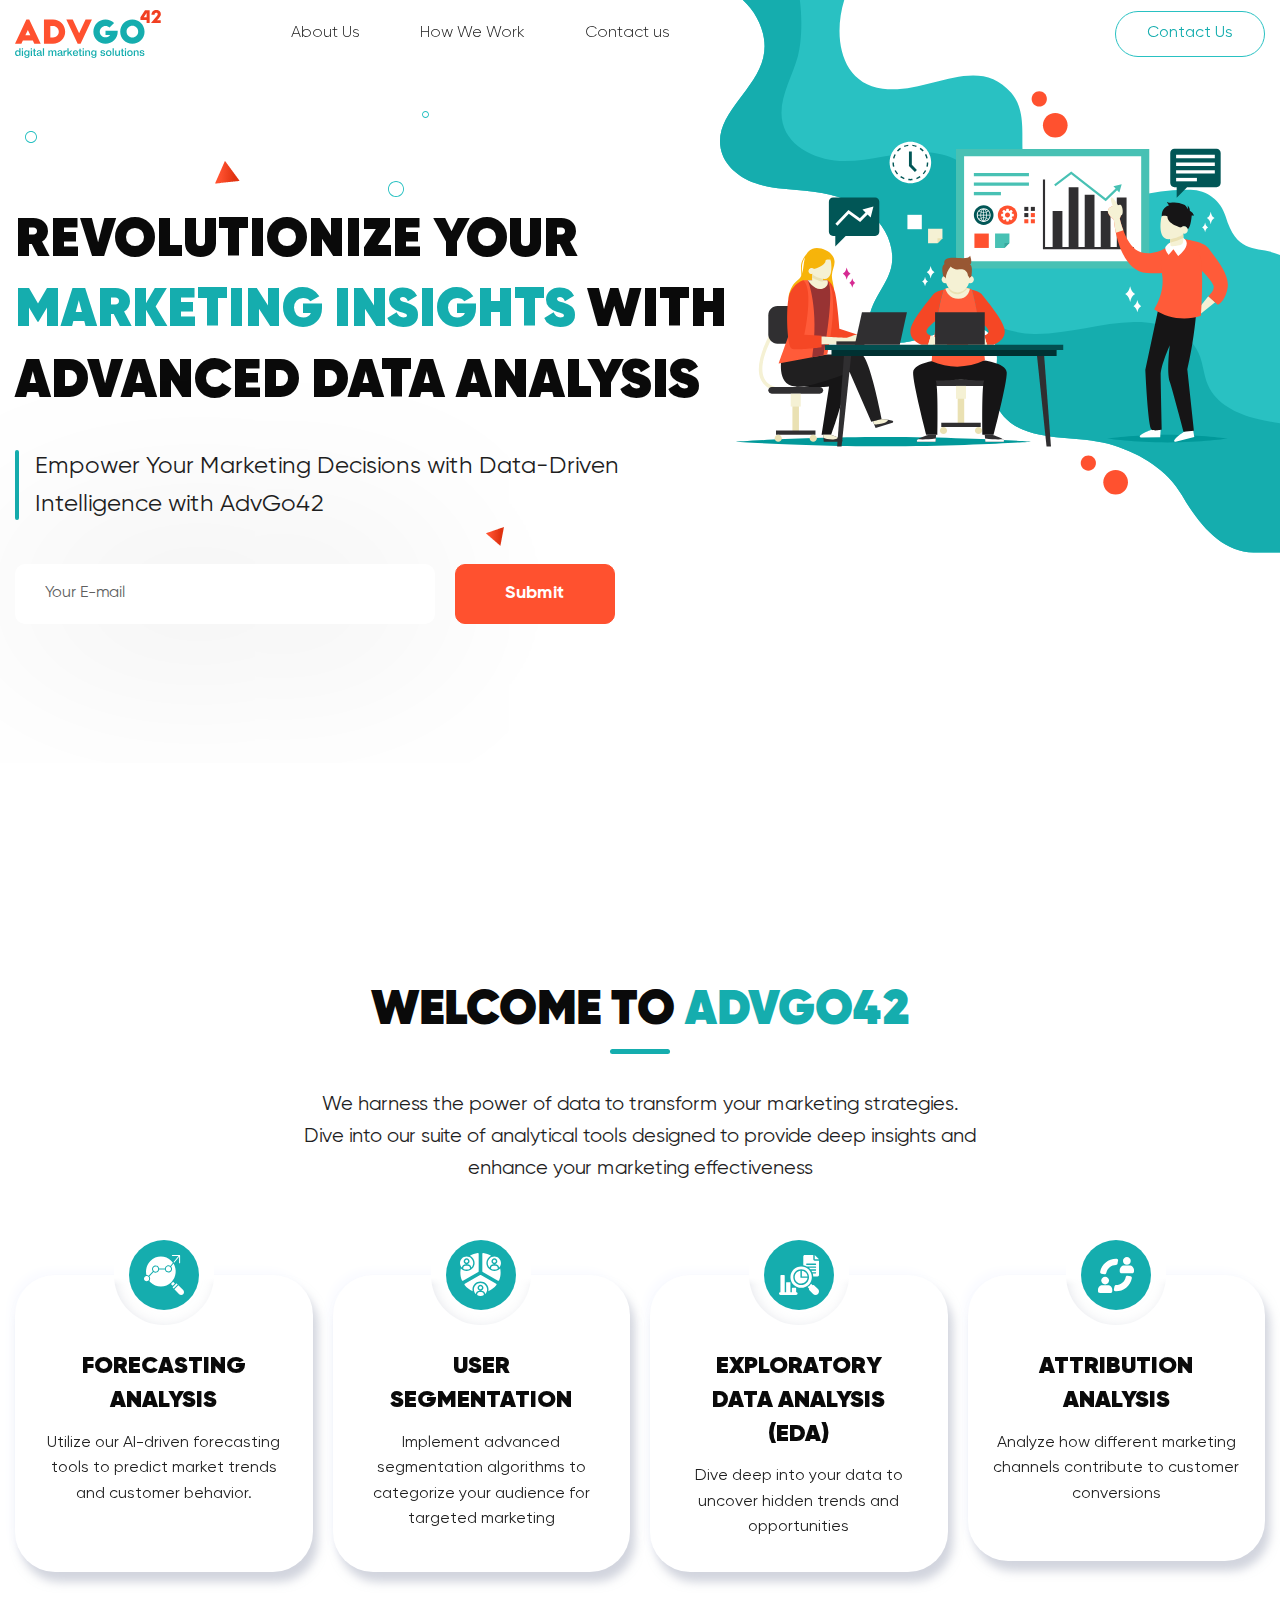
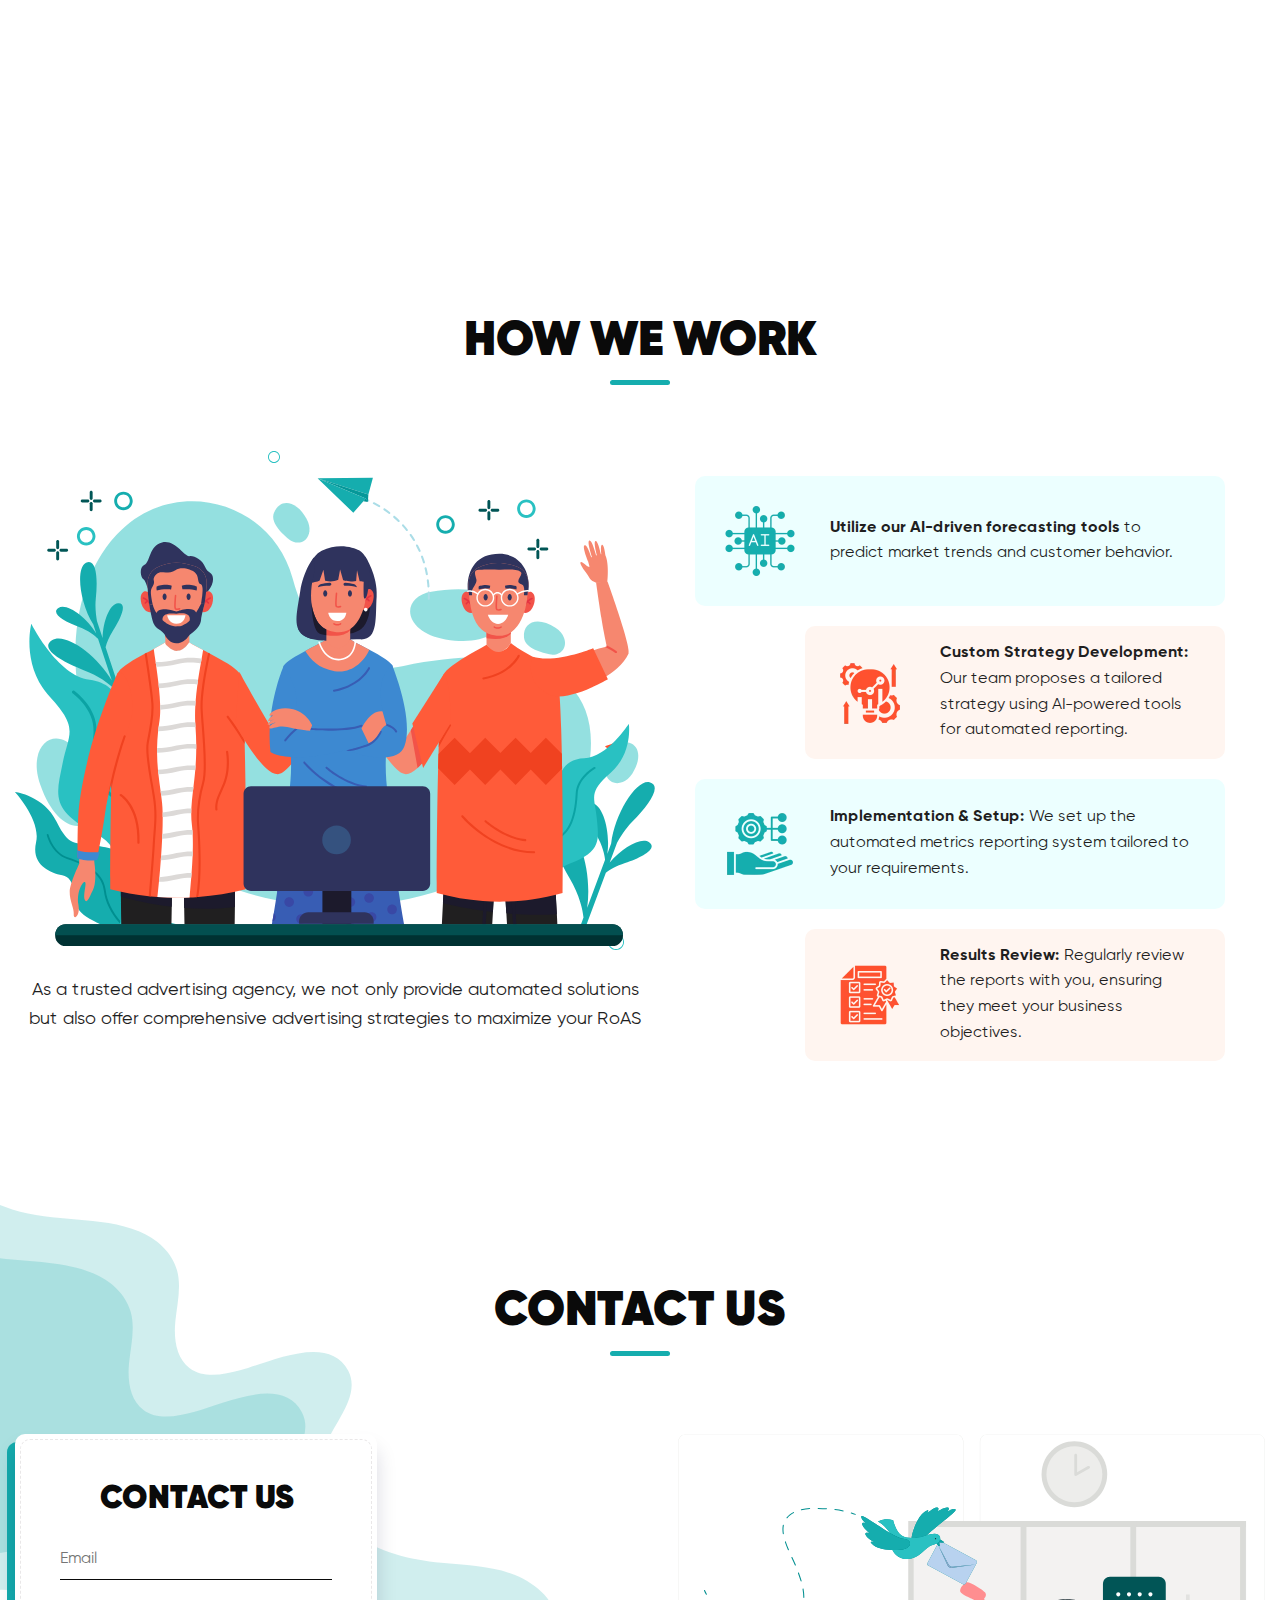
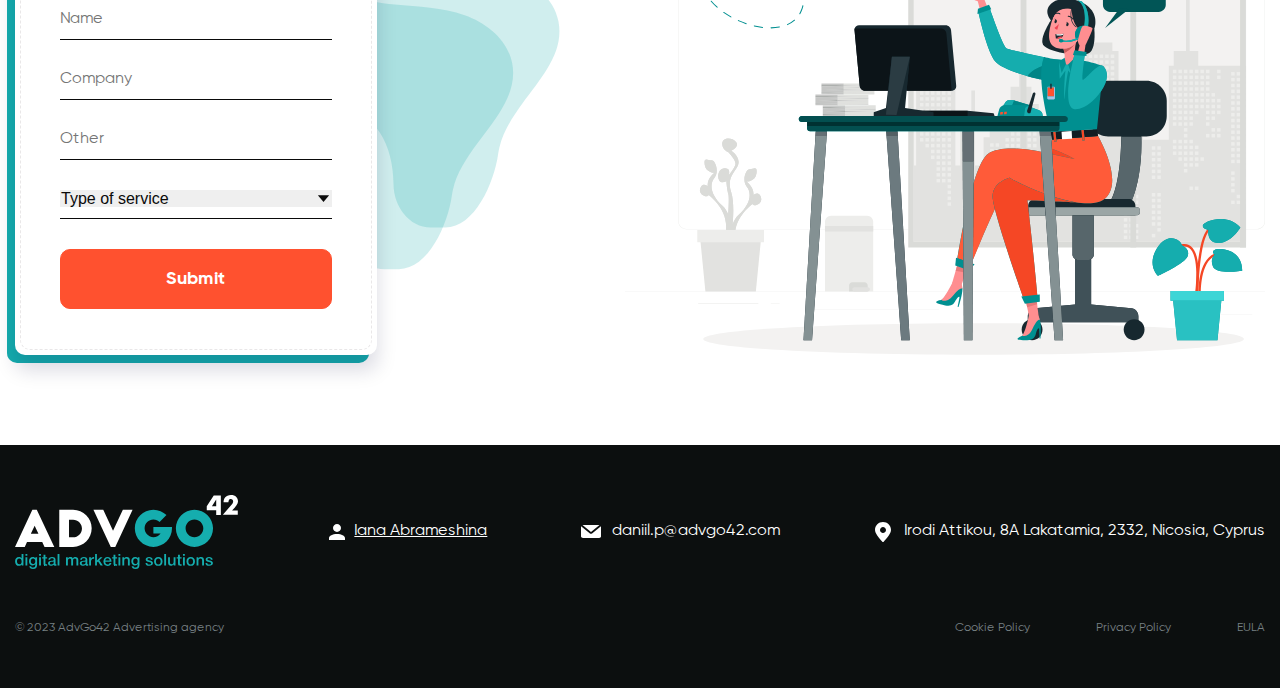
==== index.html @ fd36bfc2 "Updates" ====
<!doctype html>
<html lang="en">
<head>
  <style>
    .loaded {
      opacity: 1
    }
  </style>
  <meta charset="UTF-8">
  <meta http-equiv="X-UA-Compatible" content="IE=edge">
  <meta name="viewport" content="width=device-width,initial-scale=1">
  <title>REVOLUTIONIZE YOUR MARKETING INSIGHTS WITH ADVANCED DATA ANALYSIS - ADVGO</title>

  <link rel="shortcut icon" href="images/favicon.svg" type="image/x-icon">
  <link rel="stylesheet" href="css/main.min.css?_v=20231221011814">

  <script defer="defer" src="js/main.min.js?_v=20231221011814"></script>
</head>

<body>
  <div class="wrapper">
    <header class="header">
  <div class="header__container">
    <a href="#" class="header__logo logo"><img src="images/logo.svg" alt=""></a>
    <nav class="header__menu menu">
      <div class="header__menu-logo"><img src="images/logo.svg" alt=""></div>
      <ul class="menu__list">
        <li class="menu__item"><a href="#" class="menu__link">About Us</a></li>
        <li class="menu__item"><a href="#" class="menu__link">How We Work</a></li>
        <li class="menu__item"><a href="#" class="menu__link">Contact us</a></li>
      </ul>
      <a href="#" class="header__btn">Contact Us</a>
    </nav>
    <button class="header__burger icon-menu">
  <span></span>
</button>
  </div>
</header>

    <main class="page">
      <div data-observ></div>
      <div class="hero">
  <div class="hero__bg desktop"><img src="images/hero__image.svg" alt=""></div>
  <div class="hero__container">
    <div class="hero__content">
      <h1 class="hero__title">Revolutionize Your <span>Marketing Insights</span> with Advanced Data Analysis </h1>
      <div class="hero__bg mobile"><img src="images/hero__image-mobile.svg" alt=""></div>
      <p class="hero__quote">Empower Your Marketing Decisions with Data-Driven Intelligence with AdvGo42</p>
      <form class="hero__form">
        <input type="hidden" name="_subject" value="New submission!">
        <input type="hidden" name="_captcha" value="false">
        <input type="hidden" name="Form" value="Email form">
        <input type="email" name="email" class="hero__form-input" placeholder="Your E-mail" required>
        <input type="submit" value="Submit" class="hero__form-submit">
      </form>
    </div>
    <img src="images/icons/hero-1.svg" alt="" class="hero__icon icon-1">
    <img src="images/icons/hero-2.svg" alt="" class="hero__icon icon-2">
    <img src="images/icons/hero-3.svg" alt="" class="hero__icon icon-3">
    <img src="images/icons/hero-4.svg" alt="" class="hero__icon icon-4">
    <img src="images/icons/hero-5.svg" alt="" class="hero__icon icon-5">
  </div>
</div>
      <div class="about">
  <div class="about__container">
    <h2 class="section__title about__title">Welcome to <span>AdvGo42</span></h2>
    <p class="about__text">We harness the power of data to transform your marketing strategies. <br> Dive into our suite
      of analytical tools designed to provide deep insights and enhance your marketing effectiveness</p>
    <div class="about__block swiper-wrapper">
      <div class="about__box swiper-slide">
        <div class="about__box-wrapper">
          <div class="about__box-image">
            <svg width="50" height="50" viewBox="0 0 50 50" fill="none" xmlns="http://www.w3.org/2000/svg">
              <path fill-rule="evenodd" clip-rule="evenodd" d="M11.3745 10.8774C17.1666 5.00059 26.5894 5.00059 32.3815 10.8774C32.9499 11.4546 33.4715 12.0773 33.9411 12.7397L31.3443 15.8768C30.8394 15.555 30.2628 15.3672 29.6676 15.3306C29.0725 15.294 28.4777 15.4098 27.9382 15.6673C27.3986 15.9249 26.9315 16.3159 26.5798 16.8045C26.2281 17.2931 26.0031 17.8635 25.9254 18.4634L20.1082 18.5078C20.0292 17.9581 19.8262 17.4343 19.5151 16.9771C19.204 16.5199 18.7932 16.1417 18.3146 15.8718C17.836 15.602 17.3026 15.4478 16.7557 15.4212C16.2088 15.3947 15.6632 15.4965 15.1614 15.7187C14.6596 15.9409 14.2151 16.2776 13.8624 16.7026C13.5097 17.1275 13.2584 17.6293 13.1279 18.1688C12.9975 18.7084 12.9914 19.2712 13.1102 19.8135C13.2291 20.3559 13.4696 20.8631 13.8131 21.2957L9.65251 25.7505C9.04858 25.3075 8.32222 25.0694 7.57704 25.0701C7.53016 25.0701 7.48383 25.0717 7.43782 25.0732C6.84549 22.5628 6.89629 19.9403 7.58539 17.4555C8.27448 14.9706 9.57893 12.7061 11.3745 10.8774ZM32.0313 18.9356C32.0313 18.4184 31.8801 17.9129 31.597 17.4829C31.3138 17.0529 30.9113 16.7178 30.4404 16.5199C29.9696 16.322 29.4514 16.2703 28.9516 16.3712C28.4517 16.4721 27.9925 16.7212 27.6322 17.0869C27.2718 17.4526 27.0264 17.9185 26.927 18.4257C26.8276 18.933 26.8787 19.4587 27.0738 19.9365C27.2688 20.4142 27.5992 20.8226 28.023 21.1099C28.4468 21.3972 28.945 21.5505 29.4547 21.5504C30.1378 21.5496 30.7928 21.2739 31.2759 20.7837C31.7589 20.2935 32.0306 19.6288 32.0313 18.9356ZM14.0088 19.0329C14.0087 19.55 14.1597 20.0555 14.4427 20.4856C14.7257 20.9156 15.128 21.2509 15.5988 21.4489C16.0696 21.6469 16.5877 21.6988 17.0875 21.5981C17.5874 21.4973 18.0466 21.2484 18.407 20.8828C18.7675 20.5173 19.013 20.0515 19.1125 19.5443C19.2121 19.0371 19.1611 18.5114 18.9662 18.0336C18.7713 17.5558 18.4411 17.1474 18.0174 16.86C17.5937 16.5727 17.0956 16.4192 16.586 16.4191C15.9029 16.4199 15.248 16.6955 14.7649 17.1856C14.2818 17.6756 14.0099 18.34 14.0089 19.0332L14.0088 19.0329ZM5 28.682C4.99992 28.1649 5.15097 27.6594 5.43403 27.2294C5.7171 26.7994 6.11947 26.4642 6.59026 26.2663C7.06106 26.0683 7.57913 26.0165 8.07897 26.1173C8.57881 26.2181 9.03796 26.467 9.39836 26.8326C9.75876 27.1982 10.0042 27.6641 10.1037 28.1712C10.2032 28.6784 10.1522 29.2041 9.95728 29.6818C9.76232 30.1596 9.43212 30.568 9.00842 30.8553C8.58473 31.1427 8.08657 31.2961 7.57696 31.2961C6.89384 31.2954 6.2389 31.0198 5.7558 30.5297C5.2727 30.0397 5.00089 29.3752 5 28.682ZM11.3745 32.1927C12.7538 33.5924 14.3913 34.7026 16.1935 35.4601C17.9956 36.2176 19.9272 36.6075 21.8779 36.6075C23.8286 36.6075 25.7602 36.2176 27.5624 35.4601C29.3646 34.7026 31.0021 33.5924 32.3814 32.1927C37.3444 27.1568 38.0533 19.4138 34.5106 13.6037L32.0976 16.5192C32.4696 16.9379 32.7399 17.4392 32.8867 17.9829C33.0336 18.5267 33.0529 19.0977 32.9433 19.6504C32.8336 20.2031 32.5979 20.722 32.2551 21.1657C31.9123 21.6094 31.4719 21.9655 30.9691 22.2054C30.4663 22.4454 29.9152 22.5626 29.3597 22.5477C28.8043 22.5327 28.2601 22.386 27.7706 22.1193C27.281 21.8526 26.8598 21.4734 26.5407 21.0119C26.2216 20.5504 26.0133 20.0195 25.9327 19.4616L20.1147 19.5056C20.0352 20.1228 19.7996 20.7086 19.431 21.2061C19.0623 21.7036 18.5731 22.0959 18.0109 22.3448C17.4487 22.5938 16.8326 22.6909 16.2224 22.6268C15.6122 22.5627 15.0288 22.3395 14.5288 21.979L10.3647 26.4384C10.8737 27.0876 11.1464 27.8952 11.1366 28.7247C11.1269 29.5543 10.8354 30.355 10.3113 30.9917C10.6443 31.4109 10.9991 31.8117 11.3744 32.1924L11.3745 32.1927ZM33.0763 32.8982C33.4468 32.523 33.7945 32.1338 34.1196 31.7305L35.8795 33.5171L33.6854 35.7434L31.9263 33.9579C32.3239 33.6259 32.7072 33.2728 33.0764 32.8985L33.0763 32.8982ZM33.8756 36.9618L37.0814 33.7089C37.187 33.6024 37.3298 33.5426 37.4787 33.5426C37.6276 33.5426 37.7705 33.6024 37.8761 33.7089L38.6719 34.5157L34.6711 38.5753L33.8757 37.7686C33.7703 37.6615 33.7111 37.5165 33.7111 37.3652C33.7111 37.2139 33.7703 37.0688 33.8757 36.9618H33.8756ZM44.1763 44.1604C43.6453 44.698 42.9257 45 42.1755 45C41.4254 45 40.7058 44.698 40.1748 44.1604L35.3657 39.2808L39.3665 35.2212L44.1763 40.1009C44.704 40.6408 45 41.3704 45 42.1307C45 42.8911 44.704 43.6206 44.1763 44.1605V44.1604ZM34.5926 11.9529L35.1739 12.8028L40.1148 6.83268V12.846C40.1148 12.9784 40.1666 13.1053 40.2588 13.1989C40.351 13.2924 40.4761 13.345 40.6065 13.345C40.7369 13.345 40.862 13.2924 40.9542 13.1989C41.0464 13.1053 41.0982 12.9784 41.0982 12.846V5.49875C41.0982 5.36654 41.0465 5.23974 40.9544 5.14622C40.8623 5.0527 40.7373 5.00012 40.607 5.00004H33.3657C33.3006 4.99921 33.236 5.0115 33.1756 5.0362C33.1152 5.06089 33.0603 5.09751 33.014 5.14392C32.9677 5.19033 32.9309 5.24561 32.9058 5.30656C32.8807 5.3675 32.8678 5.43289 32.8678 5.49895C32.8678 5.565 32.8807 5.63039 32.9058 5.69134C32.9309 5.75228 32.9677 5.80756 33.014 5.85397C33.0603 5.90038 33.1152 5.937 33.1756 5.9617C33.236 5.9864 33.3006 5.99869 33.3657 5.99785H39.5219L34.5926 11.9529Z" fill="white"/>
            </svg>
          </div>
          <h3 class="about__box-title">Forecasting Analysis</h3>
          <p class="about__box-text">Utilize our AI-driven forecasting tools to predict market trends and customer
            behavior.</p>
        </div>
        <a href="#" class="about__box-link">Try Forecasting Analysis</a>
      </div>
      <div class="about__box swiper-slide">
        <div class="about__box-wrapper">
          <div class="about__box-image">
            <svg width="50" height="50" viewBox="0 0 50 50" fill="none" xmlns="http://www.w3.org/2000/svg">
              <path d="M40.5566 34.411C40.6023 34.647 40.5498 34.8704 40.4009 35.061C38.2926 37.7511 35.5083 39.8918 32.3018 41.2314C32.4363 40.6552 32.5057 40.0556 32.5057 39.4391C32.5057 35.0518 28.9201 31.4925 24.5004 31.4925C20.0782 31.4925 16.4926 35.0518 16.4926 39.4391C16.4926 40.0556 16.5646 40.6552 16.6965 41.2314C13.49 39.891 10.7057 37.7511 8.59993 35.061C8.44848 34.8704 8.39603 34.647 8.44425 34.411C8.48994 34.1733 8.62446 33.9869 8.83512 33.8685L24.0926 25.1215C24.3515 24.9737 24.6468 24.9737 24.9057 25.1215L40.1657 33.8676C40.3764 33.9869 40.5084 34.1725 40.5566 34.411ZM22.673 21.3027V3.80794C22.673 3.56774 22.5774 3.35778 22.3946 3.20073C22.2127 3.04116 21.9919 2.97649 21.7516 3.00757C18.9267 3.39054 16.2913 4.35468 13.9672 5.77401C16.7109 7.03546 18.6154 9.79266 18.6154 12.9925C18.6154 17.3798 15.0298 20.9391 10.6076 20.9391C8.34104 20.9391 6.29531 20.0035 4.84012 18.501C4.53301 19.8867 4.36972 21.3271 4.36972 22.8052C4.36972 25.4742 4.89765 28.0215 5.85452 30.3495C5.94843 30.5729 6.11341 30.7308 6.34353 30.8064C6.57366 30.8853 6.80124 30.8635 7.01275 30.7417L22.2677 21.9998C22.5241 21.8528 22.673 21.5983 22.673 21.3027ZM38.3907 20.9391C33.9685 20.9391 30.3829 17.3798 30.3829 12.9925C30.3829 9.79266 32.2874 7.0363 35.0311 5.77401C32.707 4.35468 30.0716 3.39054 27.2484 3.00757C27.0064 2.97649 26.7856 3.04116 26.6028 3.20073C26.4209 3.35778 26.3245 3.56774 26.3245 3.80794V21.3036C26.3245 21.5983 26.4734 21.8537 26.7297 22.0015L41.9847 30.7434C42.1954 30.8652 42.4238 30.8862 42.6539 30.8081C42.8841 30.7316 43.0524 30.5746 43.1429 30.3512C44.0998 28.0231 44.6277 25.4759 44.6277 22.8069C44.6277 21.3288 44.467 19.8884 44.1599 18.5027C42.703 20.0035 40.6573 20.9391 38.3907 20.9391ZM37.5159 15.6254C36.8399 15.6254 36.2257 15.8992 35.7798 16.3418C35.334 16.7844 35.0582 17.3941 35.0582 18.0651V18.6555C36.037 19.2241 37.1758 19.5508 38.3916 19.5508C39.6073 19.5508 40.747 19.2249 41.725 18.6555V18.0651C41.725 17.3941 41.4492 16.7844 41.0033 16.3418C40.5574 15.8992 39.9432 15.6254 39.2672 15.6254H37.5159ZM38.3907 6.43077C42.0405 6.43077 45 9.36854 45 12.9916C45 14.7864 44.2707 16.4148 43.093 17.6007C42.9847 16.7315 42.5846 15.9512 41.9898 15.3608C41.2918 14.668 40.3256 14.2371 39.2655 14.2371H37.5151C36.4524 14.2371 35.4888 14.668 34.7908 15.3608C34.1818 15.9644 33.7934 16.7528 33.6876 17.6007C32.5099 16.4148 31.7806 14.7864 31.7806 12.9916C31.7815 9.36854 34.7409 6.43077 38.3907 6.43077ZM35.4507 11.28C35.4507 12.0871 35.779 12.8153 36.312 13.3444C36.8442 13.8726 37.5785 14.1993 38.3916 14.1993C39.2046 14.1993 39.9381 13.8735 40.4711 13.3444C41.0033 12.8161 41.3324 12.0871 41.3324 11.28C41.3324 10.4755 41.0041 9.74479 40.4711 9.21569C39.939 8.68743 39.2046 8.36073 38.3916 8.36073C37.5785 8.36073 36.845 8.68659 36.312 9.21569C35.779 9.74479 35.4507 10.4755 35.4507 11.28ZM38.3907 12.8136C38.818 12.8136 39.2038 12.6423 39.4821 12.3634C39.6255 12.2212 39.7391 12.0523 39.8165 11.8664C39.8939 11.6805 39.9335 11.4812 39.9331 11.28C39.9331 10.8584 39.7605 10.4755 39.4821 10.1966C39.2038 9.92032 38.818 9.74899 38.3907 9.74899C37.9635 9.74899 37.5777 9.92032 37.2993 10.1966C37.0184 10.4755 36.8459 10.8584 36.8459 11.28C36.8459 11.7041 37.0184 12.0871 37.2993 12.3634C37.4421 12.5065 37.6122 12.62 37.7995 12.6972C37.9869 12.7745 38.1878 12.8141 38.3907 12.8136ZM9.73193 15.6254C9.05763 15.6254 8.44172 15.8992 7.99585 16.3418C7.54999 16.7844 7.27418 17.3941 7.27418 18.0651V18.6555C8.25305 19.2241 9.39182 19.5508 10.6076 19.5508C11.8233 19.5508 12.9647 19.2249 13.9435 18.6555V18.0651C13.9435 17.3941 13.6652 16.7844 13.2193 16.3418C12.7734 15.8992 12.1592 15.6254 11.4832 15.6254H9.73193ZM5.90444 17.6007C4.72675 16.4148 4 14.7864 4 12.9916C4 9.36854 6.95691 6.43077 10.6067 6.43077C14.2566 6.43077 17.216 9.36854 17.216 12.9916C17.216 14.7864 16.4893 16.4148 15.309 17.6007C15.2033 16.7315 14.8006 15.9512 14.2058 15.3608C13.5078 14.668 12.5442 14.2371 11.4815 14.2371H9.73193C8.67184 14.2371 7.7082 14.668 7.00768 15.3608C6.41545 15.9512 6.01273 16.7323 5.90444 17.6007ZM7.66759 11.28C7.66759 12.0871 7.99585 12.8153 8.52886 13.3444C9.06102 13.8726 9.79792 14.1993 10.6084 14.1993C11.4215 14.1993 12.155 13.8735 12.688 13.3444C13.2202 12.8161 13.551 12.0871 13.551 11.28C13.551 10.4755 13.2202 9.74479 12.688 9.21569C12.1558 8.68659 11.4206 8.36157 10.6076 8.36157C9.79707 8.36157 9.06102 8.68743 8.52801 9.21653C7.99501 9.74563 7.66759 10.4755 7.66759 11.28ZM10.6076 12.8136C11.0348 12.8136 11.4206 12.6423 11.699 12.3634C11.9799 12.0871 12.1525 11.7041 12.1525 11.28C12.1525 10.8584 11.9799 10.4755 11.699 10.1966C11.5557 10.0543 11.3856 9.94152 11.1983 9.8647C11.011 9.78788 10.8102 9.74855 10.6076 9.74899C10.1829 9.74899 9.79707 9.92032 9.51619 10.1966C9.23784 10.4755 9.06525 10.8584 9.06525 11.28C9.06525 11.7041 9.23784 12.0871 9.51619 12.3634C9.79707 12.6423 10.1829 12.8136 10.6076 12.8136ZM25.3761 42.0746H23.6256C22.9496 42.0746 22.3354 42.3484 21.8895 42.791C21.4437 43.2336 21.1653 43.8433 21.1653 44.5143V45.1047C22.1434 45.6741 23.2847 46 24.5004 46C25.7162 46 26.8558 45.6741 27.8338 45.1047V44.5143C27.8338 43.8433 27.558 43.2336 27.1122 42.791C26.6663 42.3484 26.0495 42.0746 25.3761 42.0746ZM31.1072 39.4391C31.1072 41.2364 30.3804 42.8649 29.2027 44.0482C29.0944 43.1815 28.6917 42.4004 28.0995 41.81C27.399 41.1171 26.4353 40.6863 25.3752 40.6863H23.6248C22.5621 40.6863 21.5985 41.1171 20.9005 41.81C20.3057 42.4004 19.903 43.1815 19.7973 44.0482C18.6171 42.8649 17.8903 41.2364 17.8903 39.4391C17.8903 35.8161 20.8498 32.8783 24.4996 32.8783C28.1494 32.8783 31.1072 35.8152 31.1072 39.4391ZM27.4404 37.7292C27.4404 36.9221 27.1122 36.194 26.5791 35.6649C26.047 35.1366 25.3101 34.8099 24.4996 34.8099C23.6865 34.8099 22.953 35.1358 22.42 35.6649C21.8878 36.1931 21.557 36.9221 21.557 37.7292C21.557 38.5363 21.8878 39.2645 22.42 39.7936C22.9522 40.3218 23.6865 40.6485 24.4996 40.6485C25.3101 40.6485 26.0461 40.3227 26.5791 39.7936C26.8529 39.5229 27.0699 39.2012 27.2177 38.8469C27.3655 38.4926 27.4412 38.1127 27.4404 37.7292ZM24.5004 36.1965C24.0732 36.1965 23.6874 36.3678 23.409 36.6467C23.1281 36.923 22.9556 37.3059 22.9556 37.7301C22.9556 38.1542 23.1281 38.5371 23.409 38.8135C23.5523 38.9558 23.7224 39.0686 23.9097 39.1454C24.097 39.2222 24.2978 39.2615 24.5004 39.2611C24.9251 39.2611 25.3109 39.0898 25.5918 38.8135C25.8702 38.5371 26.0428 38.1542 26.0428 37.7301C26.0428 37.3059 25.8702 36.923 25.5918 36.6467C25.3109 36.3678 24.9251 36.1965 24.5004 36.1965Z" fill="white"/>
            </svg>

          </div>
          <h3 class="about__box-title">User Segmentation</h3>
          <p class="about__box-text">Implement advanced segmentation algorithms to categorize your audience for targeted
            marketing</p>
        </div>
        <a href="#" class="about__box-link">Explore User Segmentation</a>
      </div>
      <div class="about__box swiper-slide">
        <div class="about__box-wrapper">
          <div class="about__box-image">
            <svg width="50" height="50" viewBox="0 0 50 50" fill="none" xmlns="http://www.w3.org/2000/svg">
              <path d="M40.2957 35.4186C40.0802 35.206 39.8022 35.0684 39.5025 35.026C39.2028 34.9835 38.8974 35.0385 38.6314 35.1829L37.0743 33.6257C36.1538 34.9834 34.9841 36.1541 33.6271 37.0757L35.1829 38.6314C35.0385 38.8974 34.9835 39.2028 35.026 39.5025C35.0684 39.8022 35.206 40.0802 35.4186 40.2957L39.1129 43.99C39.7643 44.6414 40.63 45 41.5514 45C42.4729 45 43.3371 44.6414 43.99 43.99C44.6429 43.3386 45 42.4729 45 41.5514C45 40.63 44.6414 39.7643 43.99 39.1129L40.2957 35.4186ZM22.1429 42.1429V38.5714C22.1429 38.382 22.0676 38.2003 21.9336 38.0664C21.7997 37.9324 21.618 37.8571 21.4286 37.8571H18.5714C18.382 37.8571 18.2003 37.9324 18.0664 38.0664C17.9324 38.2003 17.8571 38.382 17.8571 38.5714V42.1429H16.4286V32.8571C16.4286 32.6677 16.3533 32.486 16.2194 32.3521C16.0854 32.2181 15.9037 32.1429 15.7143 32.1429H12.8571C12.6677 32.1429 12.486 32.2181 12.3521 32.3521C12.2181 32.486 12.1429 32.6677 12.1429 32.8571V42.1429H10.7143V25.7143C10.7143 25.5248 10.639 25.3432 10.5051 25.2092C10.3711 25.0753 10.1894 25 10 25H7.14286C6.95342 25 6.77174 25.0753 6.63778 25.2092C6.50383 25.3432 6.42857 25.5248 6.42857 25.7143V42.1429C6.04969 42.1429 5.68633 42.2934 5.41842 42.5613C5.15051 42.8292 5 43.1926 5 43.5714C5 43.9503 5.15051 44.3137 5.41842 44.5816C5.68633 44.8495 6.04969 45 6.42857 45H22.1429C22.5217 45 22.8851 44.8495 23.153 44.5816C23.4209 44.3137 23.5714 43.9503 23.5714 43.5714C23.5714 43.1926 23.4209 42.8292 23.153 42.5613C22.8851 42.2934 22.5217 42.1429 22.1429 42.1429ZM40.7143 5V9.28571H45L40.7143 5Z" fill="white"/>
              <path d="M39.2856 9.28571V5H30.7142C30.3353 5 29.972 5.15051 29.7041 5.41842C29.4362 5.68633 29.2856 6.04969 29.2856 6.42857V15.2C30.5514 15.4286 31.7499 15.8429 32.8485 16.43L32.8571 16.4286H41.4285C41.6179 16.4286 41.7996 16.5038 41.9336 16.6378C42.0675 16.7717 42.1428 16.9534 42.1428 17.1429C42.1428 17.3323 42.0675 17.514 41.9336 17.6479C41.7996 17.7819 41.6179 17.8571 41.4285 17.8571H34.9514C35.4671 18.2929 35.9456 18.7714 36.3842 19.2857H41.4285C41.6179 19.2857 41.7996 19.361 41.9336 19.4949C42.0675 19.6289 42.1428 19.8106 42.1428 20C42.1428 20.1894 42.0675 20.3711 41.9336 20.5051C41.7996 20.639 41.6179 20.7143 41.4285 20.7143H37.4256C37.7114 21.1714 37.9699 21.6471 38.1956 22.1429H41.4285C41.6179 22.1429 41.7996 22.2181 41.9336 22.3521C42.0675 22.486 42.1428 22.6677 42.1428 22.8571C42.1428 23.0466 42.0675 23.2283 41.9336 23.3622C41.7996 23.4962 41.6179 23.5714 41.4285 23.5714H38.7485C39.0293 24.5003 39.1971 25.4596 39.2485 26.4286H43.5714C43.9502 26.4286 44.3136 26.2781 44.5815 26.0102C44.8494 25.7422 44.9999 25.3789 44.9999 25V10.7143H40.7142C40.3353 10.7143 39.972 10.5638 39.7041 10.2959C39.4362 10.028 39.2856 9.6646 39.2856 9.28571ZM42.1428 14.2857C42.1428 14.4752 42.0675 14.6568 41.9336 14.7908C41.7996 14.9247 41.6179 15 41.4285 15H32.8571C32.6676 15 32.486 14.9247 32.352 14.7908C32.218 14.6568 32.1428 14.4752 32.1428 14.2857C32.1428 14.0963 32.218 13.9146 32.352 13.7806C32.486 13.6467 32.6676 13.5714 32.8571 13.5714H41.4285C41.6179 13.5714 41.7996 13.6467 41.9336 13.7806C42.0675 13.9146 42.1428 14.0963 42.1428 14.2857Z" fill="white"/>
              <path d="M37.8572 27.1429C37.8572 24.3013 36.7283 21.576 34.719 19.5667C32.7097 17.5574 29.9845 16.4286 27.1429 16.4286C24.3013 16.4286 21.576 17.5574 19.5667 19.5667C17.5574 21.576 16.4286 24.3013 16.4286 27.1429C16.4286 29.9845 17.5574 32.7097 19.5667 34.719C21.576 36.7283 24.3013 37.8572 27.1429 37.8572C29.9845 37.8572 32.7097 36.7283 34.719 34.719C36.7283 32.7097 37.8572 29.9845 37.8572 27.1429ZM27.1429 35C22.8114 35 19.2857 31.4743 19.2857 27.1429C19.2857 22.8114 22.8114 19.2857 27.1429 19.2857C31.4743 19.2857 35 22.8114 35 27.1429C35 31.4743 31.4743 35 27.1429 35Z" fill="white"/>
              <path d="M27.8571 20.7858V26.4286H33.4999C33.34 24.987 32.6941 23.6428 31.6685 22.6172C30.6429 21.5916 29.2987 20.9457 27.8571 20.7858Z" fill="white"/>
              <path d="M26.4286 27.1429V20.7858C23.2186 21.1458 20.7144 23.8372 20.7144 27.1429C20.7144 28.8479 21.3917 30.483 22.5972 31.6886C23.8028 32.8942 25.438 33.5715 27.1429 33.5715C30.4486 33.5715 33.1401 31.0672 33.5001 27.8572H27.1429C26.9535 27.8572 26.7718 27.7819 26.6379 27.648C26.5039 27.514 26.4286 27.3323 26.4286 27.1429Z" fill="white"/>
            </svg>

          </div>
          <h3 class="about__box-title">Exploratory Data Analysis (EDA)</h3>
          <p class="about__box-text">Dive deep into your data to uncover hidden trends and opportunities</p>
        </div>
        <a href="#" class="about__box-link">Uncover Insights with EDA</a>
      </div>
      <div class="about__box swiper-slide">
        <div class="about__box-wrapper">
          <div class="about__box-image">
            <svg width="50" height="50" viewBox="0 0 50 50" fill="none" xmlns="http://www.w3.org/2000/svg">
              <path d="M43 19.9571C43 18.8048 42.5422 17.6997 41.7275 16.8849C40.9127 16.0702 39.8076 15.6124 38.6553 15.6124H33.0688C31.9165 15.6124 30.8114 16.0702 29.9966 16.8849C29.1819 17.6997 28.7241 18.8048 28.7241 19.9571V21.5093C28.7241 22.0032 28.9203 22.4768 29.2695 22.826C29.6187 23.1751 30.0923 23.3713 30.5861 23.3713H41.138C41.6318 23.3713 42.1054 23.1751 42.4546 22.826C42.8038 22.4768 43 22.0032 43 21.5093V19.9571Z" fill="white"/>
              <path d="M35.8617 14.759C38.0041 14.759 39.7408 13.0223 39.7408 10.8799C39.7408 8.73748 38.0041 7.00073 35.8617 7.00073C33.7193 7.00073 31.9825 8.73748 31.9825 10.8799C31.9825 13.0223 33.7193 14.759 35.8617 14.759Z" fill="white"/>
              <path d="M21.2768 39.5855C21.2768 38.4332 20.8191 37.3281 20.0043 36.5134C19.1895 35.6986 18.0845 35.2408 16.9322 35.2408H11.3456C10.1933 35.2408 9.08827 35.6986 8.27349 36.5134C7.45871 37.3281 7.00098 38.4332 7.00098 39.5855V41.1371C7.00098 41.6312 7.19711 42.1047 7.54654 42.4536C7.71932 42.6266 7.92453 42.7638 8.15042 42.8574C8.37631 42.9511 8.61844 42.9992 8.86296 42.9991H19.4148C19.9087 42.9991 20.3823 42.8029 20.7315 42.4538C21.0806 42.1046 21.2768 41.631 21.2768 41.1371V39.5855Z" fill="white"/>
              <path d="M14.1385 34.3868C16.2809 34.3868 18.0177 32.6501 18.0177 30.5077C18.0177 28.3653 16.2809 26.6285 14.1385 26.6285C11.9961 26.6285 10.2594 28.3653 10.2594 30.5077C10.2594 32.6501 11.9961 34.3868 14.1385 34.3868Z" fill="white"/>
              <path d="M9.17266 21.8551L9.16335 21.8973C9.08726 22.3022 9.17499 22.7208 9.40727 23.061C9.64002 23.4005 9.99814 23.6345 10.4028 23.7102L13.4509 24.2856C13.6511 24.3237 13.8568 24.3219 14.0564 24.2804C14.2559 24.2388 14.4453 24.1583 14.6136 24.0435C14.782 23.9286 14.926 23.7817 15.0375 23.6111C15.1489 23.4405 15.2257 23.2495 15.2632 23.0492C16.1613 18.295 20.316 14.9738 24.9822 14.9602C25.3428 14.96 25.6921 14.8339 25.9698 14.6038C26.2475 14.3737 26.4362 14.0539 26.5034 13.6996L26.504 13.6977C26.6263 13.051 26.9497 11.3392 27.0881 10.5994C27.1292 10.3814 27.123 10.1571 27.0699 9.94173C27.0168 9.72635 26.9181 9.52488 26.7804 9.35097C26.6427 9.17707 26.4692 9.03477 26.2717 8.93373C26.0742 8.83269 25.8573 8.77526 25.6357 8.76532L25.6264 8.7647C17.7899 8.46306 10.6914 13.9267 9.17266 21.8551ZM40.8277 28.1449L40.837 28.1027C40.9131 27.6978 40.8253 27.2792 40.593 26.9389C40.3603 26.5992 40.0022 26.3657 39.5975 26.2897L36.5494 25.7144C36.3492 25.6762 36.1435 25.678 35.944 25.7196C35.7444 25.7611 35.5551 25.8416 35.3867 25.9565C35.2184 26.0713 35.0743 26.2183 34.9628 26.3889C34.8514 26.5595 34.7747 26.7504 34.7371 26.9507C33.839 31.705 29.6843 35.0261 25.0182 35.0398C24.6575 35.04 24.3082 35.166 24.0305 35.3961C23.7528 35.6262 23.5641 35.946 23.4969 36.3004L23.4963 36.3022C23.374 36.949 23.0507 38.6607 22.9123 39.4006C22.8709 39.6193 22.8773 39.8445 22.9309 40.0606C22.9845 40.2766 23.084 40.4786 23.2228 40.6528C23.3615 40.8269 23.5361 40.9691 23.7348 41.0696C23.9334 41.1701 24.1514 41.2266 24.3739 41.2352C32.2104 41.5369 39.3089 36.0732 40.8277 28.1449Z" fill="white"/>
            </svg>

          </div>
          <h3 class="about__box-title">Attribution Analysis</h3>
          <p class="about__box-text">Analyze how different marketing channels contribute to customer conversions</p>
        </div>
        <a href="#" class="about__box-link">Enhance with Attribution Analysis</a>
      </div>
    </div>
  </div>
</div>
      <div class="work">
  <div class="work__container">
    <h2 class="section__title work__title">How We Work</h2>
    <div class="work__wrapper">
      <div class="work__image">
        <img src="images/work.svg" alt="">
        <p class="work__image-quote">As a trusted advertising agency, we not only provide automated solutions but also
          offer comprehensive advertising strategies to maximize your RoAS</p>
        <img src="images/icons/hero-1.svg" alt="" class="work__icon icon-1">
        <img src="images/icons/hero-2.svg" alt="" class="work__icon icon-2">
        <img src="images/icons/hero-3.svg" alt="" class="work__icon icon-3">
        <img src="images/icons/hero-4.svg" alt="" class="work__icon icon-4">
        <img src="images/icons/hero-5.svg" alt="" class="work__icon icon-5">
      </div>
      <div class="work__block">
        <div class="work__box">
          <picture><source srcset="images/icons/work-1.webp" type="image/webp"><img src="images/icons/work-1.png" alt="" class="work__box-image"></picture>
          <p class="work__box-text"><strong>Utilize our AI-driven forecasting tools</strong> to predict market trends
            and
            customer behavior.</p>
        </div>
        <div class="work__box">
          <picture><source srcset="images/icons/work-2.webp" type="image/webp"><img src="images/icons/work-2.png" alt="" class="work__box-image"></picture>
          <p class="work__box-text"><strong>Custom Strategy Development:</strong> Our team proposes a tailored strategy
            using AI-powered tools for automated reporting.</p>
        </div>
        <div class="work__box">
          <picture><source srcset="images/icons/work-3.webp" type="image/webp"><img src="images/icons/work-3.png" alt="" class="work__box-image"></picture>
          <p class="work__box-text"><strong>Implementation & Setup:</strong> We set up the automated metrics reporting
            system tailored to your requirements.</p>
        </div>
        <div class="work__box">
          <picture><source srcset="images/icons/work-4.webp" type="image/webp"><img src="images/icons/work-4.png" alt="" class="work__box-image"></picture>
          <p class="work__box-text"><strong>Results Review:</strong> Regularly review the reports with you, ensuring
            they
            meet your business objectives.</p>
        </div>
      </div>

    </div>

  </div>
</div>
      <div class="contact">
  <div class="contact__bg"><img src="images/contact__bg.svg" alt=""></div>
  <div class="contact__container">
    <h2 class="section__title contact__title">Contact us</h2>
    <div class="contact__wrapper">
      <div class="contact__block">
        <div class="contact__block-before"></div>
        <div class="contact__block-form">
          <div class="contact__block-dashed"></div>
          <h3 class="contact__block-title">Contact us</h3>
          <form class="contact__form">
            <div class="contact__form-box"><input type="text" name="E-mail" class="contact__form-input" placeholder="Email"></div>
            <div class="contact__form-box"><input type="text" name="Your Name" class="contact__form-input" placeholder="Name"></div>
            <div class="contact__form-box"><input type="text" name="Company" class="contact__form-input" placeholder="Company">
            </div>
            <div class="contact__form-box"><input type="text" name="Other" class="contact__form-input" placeholder="Other">
            </div>
            <div class="contact__form-box select">
              <select name="Type of service" class="contact__form-select">
                <option value="">Type of service</option>
                <option value="Forecasting Analysis">Forecasting Analysis</option>
                <option value="User Segmentation">User Segmentation</option>
                <option value="EDA">EDA</option>
                <option value="Attribution Analysis">Attribution Analysis</option>
              </select>
            </div>
            <button class="contact__form-submit">Submit</button>
          </form>
        </div>
      </div>
      <div class="contact__image"><img src="images/contact.svg" alt=""></div>
    </div>
  </div>
</div>


    </main>

    <footer class="footer">
  <div class="footer__container">
    <div class="footer__contacts">
      <div class="footer__logo"><img src="images/logo-black.svg" alt=""></div>
      <div class="footer__contacts-persone">
        <svg xmlns="http://www.w3.org/2000/svg" width="16" height="16" viewBox="0 0 16 16" fill="none">
          <path d="M8 0C9.06087 0 10.0783 0.421427 10.8284 1.17157C11.5786 1.92172 12 2.93913 12 4C12 5.06087 11.5786 6.07828 10.8284 6.82843C10.0783 7.57857 9.06087 8 8 8C6.93913 8 5.92172 7.57857 5.17157 6.82843C4.42143 6.07828 4 5.06087 4 4C4 2.93913 4.42143 1.92172 5.17157 1.17157C5.92172 0.421427 6.93913 0 8 0ZM8 10C12.42 10 16 11.79 16 14V16H0V14C0 11.79 3.58 10 8 10Z" fill="white"/>
        </svg>
        <span class="footer__contacts-text">Iana Abrameshina</span>
      </div>
      <a href="mailto:daniil.p@advgo42.com" class="footer__contacts-mail">
        <svg xmlns="http://www.w3.org/2000/svg" width="24" height="24" viewBox="0 0 24 24" fill="none">
          <g clip-path="url(#clip0_26_125)">
            <path d="M2.068 6.20412L10.943 13.4159C11.2056 13.6293 11.5562 13.7561 11.9272 13.7715C12.2981 13.787 12.6629 13.6901 12.951 13.4996L13.065 13.4159L21.934 6.209C21.963 6.29837 21.982 6.38937 21.992 6.48281L22 6.625V16.375C22.0002 16.785 21.8096 17.1798 21.4665 17.4804C21.1234 17.7811 20.6532 17.9652 20.15 17.9959L20 18H4C3.49542 18.0001 3.00943 17.8453 2.63945 17.5665C2.26947 17.2878 2.04284 16.9057 2.005 16.4969L2 16.375V6.625C2 6.5275 2.01 6.43325 2.03 6.34063L2.068 6.20412ZM20 5C20.121 5 20.24 5.00813 20.355 5.02519L20.525 5.05688L12.005 11.9794L3.482 5.05525C3.592 5.03087 3.706 5.01462 3.822 5.0065L4 5H20Z" fill="white"/>
          </g>
          <defs>
            <clipPath id="clip0_26_125">
              <rect width="24" height="24" fill="white"/>
            </clipPath>
          </defs>
        </svg>
        daniil.p@advgo42.com
      </a>
      <address class="footer__contacts-address">
        <svg xmlns="http://www.w3.org/2000/svg" width="24" height="24" viewBox="0 0 24 24" fill="none">
          <path fill-rule="evenodd" clip-rule="evenodd" d="M12 21L12.708 21.706C12.6151 21.7993 12.5047 21.8733 12.3831 21.9238C12.2615 21.9743 12.1312 22.0003 11.9995 22.0003C11.8678 22.0003 11.7375 21.9743 11.6159 21.9238C11.4943 21.8733 11.3839 21.7993 11.291 21.706L11.285 21.699L11.268 21.682L11.206 21.619C10.8535 21.2559 10.5068 20.8872 10.166 20.513C9.3104 19.5755 8.49113 18.6054 7.71 17.605C6.818 16.455 5.906 15.155 5.213 13.871C4.535 12.612 4 11.248 4 10C4 5.461 7.592 2 12 2C16.408 2 20 5.461 20 10C20 11.248 19.465 12.612 18.787 13.87C18.094 15.156 17.183 16.455 16.29 17.605C15.1974 19.0046 14.0304 20.3446 12.794 21.619L12.732 21.682L12.715 21.699L12.709 21.705L12 21ZM12 13C12.7956 13 13.5587 12.6839 14.1213 12.1213C14.6839 11.5587 15 10.7956 15 10C15 9.20435 14.6839 8.44129 14.1213 7.87868C13.5587 7.31607 12.7956 7 12 7C11.2044 7 10.4413 7.31607 9.87868 7.87868C9.31607 8.44129 9 9.20435 9 10C9 10.7956 9.31607 11.5587 9.87868 12.1213C10.4413 12.6839 11.2044 13 12 13Z" fill="white"/>
        </svg>
        Irodi Attikou, 8A Lakatamia, 2332, Nicosia, Cyprus
      </address>
    </div>
    <div class="footer__content">
      <span class="footer__copy">© 2023 AdvGo42 Advertising agency</span>
      <ul class="footer__menu">
        <li class="footer__item"><a href="#" class="footer__link">Cookie Policy</a></li>
        <li class="footer__item"><a href="#" class="footer__link">Privacy Policy</a></li>
        <li class="footer__item"><a href="#" class="footer__link">EULA</a></li>
      </ul>
    </div>
  </div>
</footer>
  </div>

</body>

</html>
---- css/main.min.css ----
@charset "UTF-8";@font-face{font-family:Gilroy;font-display:swap;src:url(../fonts/Gilroy-Bold.woff2) format("woff2");font-weight:700;font-style:normal}@font-face{font-family:Gilroy;font-display:swap;src:url(../fonts/Gilroy-Heavy.woff2) format("woff2");font-weight:900;font-style:normal}@font-face{font-family:Gilroy;font-display:swap;src:url(../fonts/Gilroy-Light.woff2) format("woff2");font-weight:300;font-style:normal}@font-face{font-family:Gilroy;font-display:swap;src:url(../fonts/Gilroy-Regular.woff2) format("woff2");font-weight:400;font-style:normal}:root{--bs-font-family:Gilroy,sans-serif;--bs-font-size:16px;--bs-font-weight:400;--bs-line-height:1;--bs-font-color:#222;--bs-transition:.3s ease-in-out;--bs-radius:10px;--primary-color:#131313;--primary-hover-color:#2d2d2d;--secondary-color:#ff4040;--white-color:#fff;--black-color:#131313;--bs-shadow:0px 2px 3px rgba(#000 10%),0px 8px 3px rgba(#000 10%);--hover-shadow:0 0 5px 0 rgba(#000 10%),0 0 10px 0 rgba(#000 10%),0 0 15px 0 rgba(#000 10%)}*{padding:0;margin:0;border:0;-webkit-tap-highlight-color:transparent}*,:after,:before{-webkit-box-sizing:border-box;box-sizing:border-box}:active,:focus{outline:0}aside,footer,header,nav{display:block}html{opacity:0;scroll-behavior:smooth;-webkit-transition:opacity .8s ease-in-out;transition:opacity .8s ease-in-out}html.loaded{opacity:1}html.lock{overflow:hidden;-ms-touch-action:none;touch-action:none}body,html{width:100%;height:100%;min-width:320px}body{-ms-scroll-chaining:none;overscroll-behavior:none;font-size:16px;font-size:var(--bs-font-size);font-family:Gilroy,sans-serif;font-family:var(--bs-font-family);font-weight:400;font-weight:var(--bs-font-weight);line-height:1;line-height:var(--bs-line-height);text-rendering:optimizelegibility;-webkit-text-size-adjust:100%;-moz-text-size-adjust:100%;-ms-text-size-adjust:100%;text-size-adjust:100%;-moz-osx-font-smoothing:grayscale;-webkit-font-smoothing:antialiased}button,input,textarea{font-family:inherit}input::-ms-clear{display:none}input[type=number]{-moz-appearance:textfield}input[type=number]::-webkit-inner-spin-button,input[type=number]::-webkit-outer-spin-button{-webkit-appearance:none}button{cursor:pointer;-webkit-user-select:none;-moz-user-select:none;-ms-user-select:none;user-select:none}button::-moz-focus-inner{padding:0;border:0}a{-webkit-text-decoration:none;text-decoration:none;-webkit-user-select:none;-moz-user-select:none;-ms-user-select:none;user-select:none}a:active,a:focus{outline:0}a:visited{-webkit-text-decoration:none;text-decoration:none}a:hover{-webkit-text-decoration:none;text-decoration:none}li,ul{list-style:none}img{vertical-align:top}h1,h2,h3,h4,h5,h6{font-size:inherit;font-weight:400}sup{color:inherit}[data-aos][data-aos][data-aos-duration="50"],body[data-aos-duration="50"] [data-aos]{-webkit-transition-duration:50ms;transition-duration:50ms}[data-aos][data-aos][data-aos-delay="50"],body[data-aos-delay="50"] [data-aos]{-webkit-transition-delay:0;transition-delay:0}[data-aos][data-aos][data-aos-delay="50"].aos-animate,body[data-aos-delay="50"] [data-aos].aos-animate{-webkit-transition-delay:50ms;transition-delay:50ms}[data-aos][data-aos][data-aos-duration="100"],body[data-aos-duration="100"] [data-aos]{-webkit-transition-duration:.1s;transition-duration:.1s}[data-aos][data-aos][data-aos-delay="100"],body[data-aos-delay="100"] [data-aos]{-webkit-transition-delay:0;transition-delay:0}[data-aos][data-aos][data-aos-delay="100"].aos-animate,body[data-aos-delay="100"] [data-aos].aos-animate{-webkit-transition-delay:.1s;transition-delay:.1s}[data-aos][data-aos][data-aos-duration="150"],body[data-aos-duration="150"] [data-aos]{-webkit-transition-duration:.15s;transition-duration:.15s}[data-aos][data-aos][data-aos-delay="150"],body[data-aos-delay="150"] [data-aos]{-webkit-transition-delay:0;transition-delay:0}[data-aos][data-aos][data-aos-delay="150"].aos-animate,body[data-aos-delay="150"] [data-aos].aos-animate{-webkit-transition-delay:.15s;transition-delay:.15s}[data-aos][data-aos][data-aos-duration="200"],body[data-aos-duration="200"] [data-aos]{-webkit-transition-duration:.2s;transition-duration:.2s}[data-aos][data-aos][data-aos-delay="200"],body[data-aos-delay="200"] [data-aos]{-webkit-transition-delay:0;transition-delay:0}[data-aos][data-aos][data-aos-delay="200"].aos-animate,body[data-aos-delay="200"] [data-aos].aos-animate{-webkit-transition-delay:.2s;transition-delay:.2s}[data-aos][data-aos][data-aos-duration="250"],body[data-aos-duration="250"] [data-aos]{-webkit-transition-duration:.25s;transition-duration:.25s}[data-aos][data-aos][data-aos-delay="250"],body[data-aos-delay="250"] [data-aos]{-webkit-transition-delay:0;transition-delay:0}[data-aos][data-aos][data-aos-delay="250"].aos-animate,body[data-aos-delay="250"] [data-aos].aos-animate{-webkit-transition-delay:.25s;transition-delay:.25s}[data-aos][data-aos][data-aos-duration="300"],body[data-aos-duration="300"] [data-aos]{-webkit-transition-duration:.3s;transition-duration:.3s}[data-aos][data-aos][data-aos-delay="300"],body[data-aos-delay="300"] [data-aos]{-webkit-transition-delay:0;transition-delay:0}[data-aos][data-aos][data-aos-delay="300"].aos-animate,body[data-aos-delay="300"] [data-aos].aos-animate{-webkit-transition-delay:.3s;transition-delay:.3s}[data-aos][data-aos][data-aos-duration="350"],body[data-aos-duration="350"] [data-aos]{-webkit-transition-duration:.35s;transition-duration:.35s}[data-aos][data-aos][data-aos-delay="350"],body[data-aos-delay="350"] [data-aos]{-webkit-transition-delay:0;transition-delay:0}[data-aos][data-aos][data-aos-delay="350"].aos-animate,body[data-aos-delay="350"] [data-aos].aos-animate{-webkit-transition-delay:.35s;transition-delay:.35s}[data-aos][data-aos][data-aos-duration="400"],body[data-aos-duration="400"] [data-aos]{-webkit-transition-duration:.4s;transition-duration:.4s}[data-aos][data-aos][data-aos-delay="400"],body[data-aos-delay="400"] [data-aos]{-webkit-transition-delay:0;transition-delay:0}[data-aos][data-aos][data-aos-delay="400"].aos-animate,body[data-aos-delay="400"] [data-aos].aos-animate{-webkit-transition-delay:.4s;transition-delay:.4s}[data-aos][data-aos][data-aos-duration="450"],body[data-aos-duration="450"] [data-aos]{-webkit-transition-duration:.45s;transition-duration:.45s}[data-aos][data-aos][data-aos-delay="450"],body[data-aos-delay="450"] [data-aos]{-webkit-transition-delay:0;transition-delay:0}[data-aos][data-aos][data-aos-delay="450"].aos-animate,body[data-aos-delay="450"] [data-aos].aos-animate{-webkit-transition-delay:.45s;transition-delay:.45s}[data-aos][data-aos][data-aos-duration="500"],body[data-aos-duration="500"] [data-aos]{-webkit-transition-duration:.5s;transition-duration:.5s}[data-aos][data-aos][data-aos-delay="500"],body[data-aos-delay="500"] [data-aos]{-webkit-transition-delay:0;transition-delay:0}[data-aos][data-aos][data-aos-delay="500"].aos-animate,body[data-aos-delay="500"] [data-aos].aos-animate{-webkit-transition-delay:.5s;transition-delay:.5s}[data-aos][data-aos][data-aos-duration="550"],body[data-aos-duration="550"] [data-aos]{-webkit-transition-duration:.55s;transition-duration:.55s}[data-aos][data-aos][data-aos-delay="550"],body[data-aos-delay="550"] [data-aos]{-webkit-transition-delay:0;transition-delay:0}[data-aos][data-aos][data-aos-delay="550"].aos-animate,body[data-aos-delay="550"] [data-aos].aos-animate{-webkit-transition-delay:.55s;transition-delay:.55s}[data-aos][data-aos][data-aos-duration="600"],body[data-aos-duration="600"] [data-aos]{-webkit-transition-duration:.6s;transition-duration:.6s}[data-aos][data-aos][data-aos-delay="600"],body[data-aos-delay="600"] [data-aos]{-webkit-transition-delay:0;transition-delay:0}[data-aos][data-aos][data-aos-delay="600"].aos-animate,body[data-aos-delay="600"] [data-aos].aos-animate{-webkit-transition-delay:.6s;transition-delay:.6s}[data-aos][data-aos][data-aos-duration="650"],body[data-aos-duration="650"] [data-aos]{-webkit-transition-duration:.65s;transition-duration:.65s}[data-aos][data-aos][data-aos-delay="650"],body[data-aos-delay="650"] [data-aos]{-webkit-transition-delay:0;transition-delay:0}[data-aos][data-aos][data-aos-delay="650"].aos-animate,body[data-aos-delay="650"] [data-aos].aos-animate{-webkit-transition-delay:.65s;transition-delay:.65s}[data-aos][data-aos][data-aos-duration="700"],body[data-aos-duration="700"] [data-aos]{-webkit-transition-duration:.7s;transition-duration:.7s}[data-aos][data-aos][data-aos-delay="700"],body[data-aos-delay="700"] [data-aos]{-webkit-transition-delay:0;transition-delay:0}[data-aos][data-aos][data-aos-delay="700"].aos-animate,body[data-aos-delay="700"] [data-aos].aos-animate{-webkit-transition-delay:.7s;transition-delay:.7s}[data-aos][data-aos][data-aos-duration="750"],body[data-aos-duration="750"] [data-aos]{-webkit-transition-duration:.75s;transition-duration:.75s}[data-aos][data-aos][data-aos-delay="750"],body[data-aos-delay="750"] [data-aos]{-webkit-transition-delay:0;transition-delay:0}[data-aos][data-aos][data-aos-delay="750"].aos-animate,body[data-aos-delay="750"] [data-aos].aos-animate{-webkit-transition-delay:.75s;transition-delay:.75s}[data-aos][data-aos][data-aos-duration="800"],body[data-aos-duration="800"] [data-aos]{-webkit-transition-duration:.8s;transition-duration:.8s}[data-aos][data-aos][data-aos-delay="800"],body[data-aos-delay="800"] [data-aos]{-webkit-transition-delay:0;transition-delay:0}[data-aos][data-aos][data-aos-delay="800"].aos-animate,body[data-aos-delay="800"] [data-aos].aos-animate{-webkit-transition-delay:.8s;transition-delay:.8s}[data-aos][data-aos][data-aos-duration="850"],body[data-aos-duration="850"] [data-aos]{-webkit-transition-duration:.85s;transition-duration:.85s}[data-aos][data-aos][data-aos-delay="850"],body[data-aos-delay="850"] [data-aos]{-webkit-transition-delay:0;transition-delay:0}[data-aos][data-aos][data-aos-delay="850"].aos-animate,body[data-aos-delay="850"] [data-aos].aos-animate{-webkit-transition-delay:.85s;transition-delay:.85s}[data-aos][data-aos][data-aos-duration="900"],body[data-aos-duration="900"] [data-aos]{-webkit-transition-duration:.9s;transition-duration:.9s}[data-aos][data-aos][data-aos-delay="900"],body[data-aos-delay="900"] [data-aos]{-webkit-transition-delay:0;transition-delay:0}[data-aos][data-aos][data-aos-delay="900"].aos-animate,body[data-aos-delay="900"] [data-aos].aos-animate{-webkit-transition-delay:.9s;transition-delay:.9s}[data-aos][data-aos][data-aos-duration="950"],body[data-aos-duration="950"] [data-aos]{-webkit-transition-duration:.95s;transition-duration:.95s}[data-aos][data-aos][data-aos-delay="950"],body[data-aos-delay="950"] [data-aos]{-webkit-transition-delay:0;transition-delay:0}[data-aos][data-aos][data-aos-delay="950"].aos-animate,body[data-aos-delay="950"] [data-aos].aos-animate{-webkit-transition-delay:.95s;transition-delay:.95s}[data-aos][data-aos][data-aos-duration="1000"],body[data-aos-duration="1000"] [data-aos]{-webkit-transition-duration:1s;transition-duration:1s}[data-aos][data-aos][data-aos-delay="1000"],body[data-aos-delay="1000"] [data-aos]{-webkit-transition-delay:0;transition-delay:0}[data-aos][data-aos][data-aos-delay="1000"].aos-animate,body[data-aos-delay="1000"] [data-aos].aos-animate{-webkit-transition-delay:1s;transition-delay:1s}[data-aos][data-aos][data-aos-duration="1050"],body[data-aos-duration="1050"] [data-aos]{-webkit-transition-duration:1.05s;transition-duration:1.05s}[data-aos][data-aos][data-aos-delay="1050"],body[data-aos-delay="1050"] [data-aos]{-webkit-transition-delay:0;transition-delay:0}[data-aos][data-aos][data-aos-delay="1050"].aos-animate,body[data-aos-delay="1050"] [data-aos].aos-animate{-webkit-transition-delay:1.05s;transition-delay:1.05s}[data-aos][data-aos][data-aos-duration="1100"],body[data-aos-duration="1100"] [data-aos]{-webkit-transition-duration:1.1s;transition-duration:1.1s}[data-aos][data-aos][data-aos-delay="1100"],body[data-aos-delay="1100"] [data-aos]{-webkit-transition-delay:0;transition-delay:0}[data-aos][data-aos][data-aos-delay="1100"].aos-animate,body[data-aos-delay="1100"] [data-aos].aos-animate{-webkit-transition-delay:1.1s;transition-delay:1.1s}[data-aos][data-aos][data-aos-duration="1150"],body[data-aos-duration="1150"] [data-aos]{-webkit-transition-duration:1.15s;transition-duration:1.15s}[data-aos][data-aos][data-aos-delay="1150"],body[data-aos-delay="1150"] [data-aos]{-webkit-transition-delay:0;transition-delay:0}[data-aos][data-aos][data-aos-delay="1150"].aos-animate,body[data-aos-delay="1150"] [data-aos].aos-animate{-webkit-transition-delay:1.15s;transition-delay:1.15s}[data-aos][data-aos][data-aos-duration="1200"],body[data-aos-duration="1200"] [data-aos]{-webkit-transition-duration:1.2s;transition-duration:1.2s}[data-aos][data-aos][data-aos-delay="1200"],body[data-aos-delay="1200"] [data-aos]{-webkit-transition-delay:0;transition-delay:0}[data-aos][data-aos][data-aos-delay="1200"].aos-animate,body[data-aos-delay="1200"] [data-aos].aos-animate{-webkit-transition-delay:1.2s;transition-delay:1.2s}[data-aos][data-aos][data-aos-duration="1250"],body[data-aos-duration="1250"] [data-aos]{-webkit-transition-duration:1.25s;transition-duration:1.25s}[data-aos][data-aos][data-aos-delay="1250"],body[data-aos-delay="1250"] [data-aos]{-webkit-transition-delay:0;transition-delay:0}[data-aos][data-aos][data-aos-delay="1250"].aos-animate,body[data-aos-delay="1250"] [data-aos].aos-animate{-webkit-transition-delay:1.25s;transition-delay:1.25s}[data-aos][data-aos][data-aos-duration="1300"],body[data-aos-duration="1300"] [data-aos]{-webkit-transition-duration:1.3s;transition-duration:1.3s}[data-aos][data-aos][data-aos-delay="1300"],body[data-aos-delay="1300"] [data-aos]{-webkit-transition-delay:0;transition-delay:0}[data-aos][data-aos][data-aos-delay="1300"].aos-animate,body[data-aos-delay="1300"] [data-aos].aos-animate{-webkit-transition-delay:1.3s;transition-delay:1.3s}[data-aos][data-aos][data-aos-duration="1350"],body[data-aos-duration="1350"] [data-aos]{-webkit-transition-duration:1.35s;transition-duration:1.35s}[data-aos][data-aos][data-aos-delay="1350"],body[data-aos-delay="1350"] [data-aos]{-webkit-transition-delay:0;transition-delay:0}[data-aos][data-aos][data-aos-delay="1350"].aos-animate,body[data-aos-delay="1350"] [data-aos].aos-animate{-webkit-transition-delay:1.35s;transition-delay:1.35s}[data-aos][data-aos][data-aos-duration="1400"],body[data-aos-duration="1400"] [data-aos]{-webkit-transition-duration:1.4s;transition-duration:1.4s}[data-aos][data-aos][data-aos-delay="1400"],body[data-aos-delay="1400"] [data-aos]{-webkit-transition-delay:0;transition-delay:0}[data-aos][data-aos][data-aos-delay="1400"].aos-animate,body[data-aos-delay="1400"] [data-aos].aos-animate{-webkit-transition-delay:1.4s;transition-delay:1.4s}[data-aos][data-aos][data-aos-duration="1450"],body[data-aos-duration="1450"] [data-aos]{-webkit-transition-duration:1.45s;transition-duration:1.45s}[data-aos][data-aos][data-aos-delay="1450"],body[data-aos-delay="1450"] [data-aos]{-webkit-transition-delay:0;transition-delay:0}[data-aos][data-aos][data-aos-delay="1450"].aos-animate,body[data-aos-delay="1450"] [data-aos].aos-animate{-webkit-transition-delay:1.45s;transition-delay:1.45s}[data-aos][data-aos][data-aos-duration="1500"],body[data-aos-duration="1500"] [data-aos]{-webkit-transition-duration:1.5s;transition-duration:1.5s}[data-aos][data-aos][data-aos-delay="1500"],body[data-aos-delay="1500"] [data-aos]{-webkit-transition-delay:0;transition-delay:0}[data-aos][data-aos][data-aos-delay="1500"].aos-animate,body[data-aos-delay="1500"] [data-aos].aos-animate{-webkit-transition-delay:1.5s;transition-delay:1.5s}[data-aos][data-aos][data-aos-duration="1550"],body[data-aos-duration="1550"] [data-aos]{-webkit-transition-duration:1.55s;transition-duration:1.55s}[data-aos][data-aos][data-aos-delay="1550"],body[data-aos-delay="1550"] [data-aos]{-webkit-transition-delay:0;transition-delay:0}[data-aos][data-aos][data-aos-delay="1550"].aos-animate,body[data-aos-delay="1550"] [data-aos].aos-animate{-webkit-transition-delay:1.55s;transition-delay:1.55s}[data-aos][data-aos][data-aos-duration="1600"],body[data-aos-duration="1600"] [data-aos]{-webkit-transition-duration:1.6s;transition-duration:1.6s}[data-aos][data-aos][data-aos-delay="1600"],body[data-aos-delay="1600"] [data-aos]{-webkit-transition-delay:0;transition-delay:0}[data-aos][data-aos][data-aos-delay="1600"].aos-animate,body[data-aos-delay="1600"] [data-aos].aos-animate{-webkit-transition-delay:1.6s;transition-delay:1.6s}[data-aos][data-aos][data-aos-duration="1650"],body[data-aos-duration="1650"] [data-aos]{-webkit-transition-duration:1.65s;transition-duration:1.65s}[data-aos][data-aos][data-aos-delay="1650"],body[data-aos-delay="1650"] [data-aos]{-webkit-transition-delay:0;transition-delay:0}[data-aos][data-aos][data-aos-delay="1650"].aos-animate,body[data-aos-delay="1650"] [data-aos].aos-animate{-webkit-transition-delay:1.65s;transition-delay:1.65s}[data-aos][data-aos][data-aos-duration="1700"],body[data-aos-duration="1700"] [data-aos]{-webkit-transition-duration:1.7s;transition-duration:1.7s}[data-aos][data-aos][data-aos-delay="1700"],body[data-aos-delay="1700"] [data-aos]{-webkit-transition-delay:0;transition-delay:0}[data-aos][data-aos][data-aos-delay="1700"].aos-animate,body[data-aos-delay="1700"] [data-aos].aos-animate{-webkit-transition-delay:1.7s;transition-delay:1.7s}[data-aos][data-aos][data-aos-duration="1750"],body[data-aos-duration="1750"] [data-aos]{-webkit-transition-duration:1.75s;transition-duration:1.75s}[data-aos][data-aos][data-aos-delay="1750"],body[data-aos-delay="1750"] [data-aos]{-webkit-transition-delay:0;transition-delay:0}[data-aos][data-aos][data-aos-delay="1750"].aos-animate,body[data-aos-delay="1750"] [data-aos].aos-animate{-webkit-transition-delay:1.75s;transition-delay:1.75s}[data-aos][data-aos][data-aos-duration="1800"],body[data-aos-duration="1800"] [data-aos]{-webkit-transition-duration:1.8s;transition-duration:1.8s}[data-aos][data-aos][data-aos-delay="1800"],body[data-aos-delay="1800"] [data-aos]{-webkit-transition-delay:0;transition-delay:0}[data-aos][data-aos][data-aos-delay="1800"].aos-animate,body[data-aos-delay="1800"] [data-aos].aos-animate{-webkit-transition-delay:1.8s;transition-delay:1.8s}[data-aos][data-aos][data-aos-duration="1850"],body[data-aos-duration="1850"] [data-aos]{-webkit-transition-duration:1.85s;transition-duration:1.85s}[data-aos][data-aos][data-aos-delay="1850"],body[data-aos-delay="1850"] [data-aos]{-webkit-transition-delay:0;transition-delay:0}[data-aos][data-aos][data-aos-delay="1850"].aos-animate,body[data-aos-delay="1850"] [data-aos].aos-animate{-webkit-transition-delay:1.85s;transition-delay:1.85s}[data-aos][data-aos][data-aos-duration="1900"],body[data-aos-duration="1900"] [data-aos]{-webkit-transition-duration:1.9s;transition-duration:1.9s}[data-aos][data-aos][data-aos-delay="1900"],body[data-aos-delay="1900"] [data-aos]{-webkit-transition-delay:0;transition-delay:0}[data-aos][data-aos][data-aos-delay="1900"].aos-animate,body[data-aos-delay="1900"] [data-aos].aos-animate{-webkit-transition-delay:1.9s;transition-delay:1.9s}[data-aos][data-aos][data-aos-duration="1950"],body[data-aos-duration="1950"] [data-aos]{-webkit-transition-duration:1.95s;transition-duration:1.95s}[data-aos][data-aos][data-aos-delay="1950"],body[data-aos-delay="1950"] [data-aos]{-webkit-transition-delay:0;transition-delay:0}[data-aos][data-aos][data-aos-delay="1950"].aos-animate,body[data-aos-delay="1950"] [data-aos].aos-animate{-webkit-transition-delay:1.95s;transition-delay:1.95s}[data-aos][data-aos][data-aos-duration="2000"],body[data-aos-duration="2000"] [data-aos]{-webkit-transition-duration:2s;transition-duration:2s}[data-aos][data-aos][data-aos-delay="2000"],body[data-aos-delay="2000"] [data-aos]{-webkit-transition-delay:0;transition-delay:0}[data-aos][data-aos][data-aos-delay="2000"].aos-animate,body[data-aos-delay="2000"] [data-aos].aos-animate{-webkit-transition-delay:2s;transition-delay:2s}[data-aos][data-aos][data-aos-duration="2050"],body[data-aos-duration="2050"] [data-aos]{-webkit-transition-duration:2.05s;transition-duration:2.05s}[data-aos][data-aos][data-aos-delay="2050"],body[data-aos-delay="2050"] [data-aos]{-webkit-transition-delay:0;transition-delay:0}[data-aos][data-aos][data-aos-delay="2050"].aos-animate,body[data-aos-delay="2050"] [data-aos].aos-animate{-webkit-transition-delay:2.05s;transition-delay:2.05s}[data-aos][data-aos][data-aos-duration="2100"],body[data-aos-duration="2100"] [data-aos]{-webkit-transition-duration:2.1s;transition-duration:2.1s}[data-aos][data-aos][data-aos-delay="2100"],body[data-aos-delay="2100"] [data-aos]{-webkit-transition-delay:0;transition-delay:0}[data-aos][data-aos][data-aos-delay="2100"].aos-animate,body[data-aos-delay="2100"] [data-aos].aos-animate{-webkit-transition-delay:2.1s;transition-delay:2.1s}[data-aos][data-aos][data-aos-duration="2150"],body[data-aos-duration="2150"] [data-aos]{-webkit-transition-duration:2.15s;transition-duration:2.15s}[data-aos][data-aos][data-aos-delay="2150"],body[data-aos-delay="2150"] [data-aos]{-webkit-transition-delay:0;transition-delay:0}[data-aos][data-aos][data-aos-delay="2150"].aos-animate,body[data-aos-delay="2150"] [data-aos].aos-animate{-webkit-transition-delay:2.15s;transition-delay:2.15s}[data-aos][data-aos][data-aos-duration="2200"],body[data-aos-duration="2200"] [data-aos]{-webkit-transition-duration:2.2s;transition-duration:2.2s}[data-aos][data-aos][data-aos-delay="2200"],body[data-aos-delay="2200"] [data-aos]{-webkit-transition-delay:0;transition-delay:0}[data-aos][data-aos][data-aos-delay="2200"].aos-animate,body[data-aos-delay="2200"] [data-aos].aos-animate{-webkit-transition-delay:2.2s;transition-delay:2.2s}[data-aos][data-aos][data-aos-duration="2250"],body[data-aos-duration="2250"] [data-aos]{-webkit-transition-duration:2.25s;transition-duration:2.25s}[data-aos][data-aos][data-aos-delay="2250"],body[data-aos-delay="2250"] [data-aos]{-webkit-transition-delay:0;transition-delay:0}[data-aos][data-aos][data-aos-delay="2250"].aos-animate,body[data-aos-delay="2250"] [data-aos].aos-animate{-webkit-transition-delay:2.25s;transition-delay:2.25s}[data-aos][data-aos][data-aos-duration="2300"],body[data-aos-duration="2300"] [data-aos]{-webkit-transition-duration:2.3s;transition-duration:2.3s}[data-aos][data-aos][data-aos-delay="2300"],body[data-aos-delay="2300"] [data-aos]{-webkit-transition-delay:0;transition-delay:0}[data-aos][data-aos][data-aos-delay="2300"].aos-animate,body[data-aos-delay="2300"] [data-aos].aos-animate{-webkit-transition-delay:2.3s;transition-delay:2.3s}[data-aos][data-aos][data-aos-duration="2350"],body[data-aos-duration="2350"] [data-aos]{-webkit-transition-duration:2.35s;transition-duration:2.35s}[data-aos][data-aos][data-aos-delay="2350"],body[data-aos-delay="2350"] [data-aos]{-webkit-transition-delay:0;transition-delay:0}[data-aos][data-aos][data-aos-delay="2350"].aos-animate,body[data-aos-delay="2350"] [data-aos].aos-animate{-webkit-transition-delay:2.35s;transition-delay:2.35s}[data-aos][data-aos][data-aos-duration="2400"],body[data-aos-duration="2400"] [data-aos]{-webkit-transition-duration:2.4s;transition-duration:2.4s}[data-aos][data-aos][data-aos-delay="2400"],body[data-aos-delay="2400"] [data-aos]{-webkit-transition-delay:0;transition-delay:0}[data-aos][data-aos][data-aos-delay="2400"].aos-animate,body[data-aos-delay="2400"] [data-aos].aos-animate{-webkit-transition-delay:2.4s;transition-delay:2.4s}[data-aos][data-aos][data-aos-duration="2450"],body[data-aos-duration="2450"] [data-aos]{-webkit-transition-duration:2.45s;transition-duration:2.45s}[data-aos][data-aos][data-aos-delay="2450"],body[data-aos-delay="2450"] [data-aos]{-webkit-transition-delay:0;transition-delay:0}[data-aos][data-aos][data-aos-delay="2450"].aos-animate,body[data-aos-delay="2450"] [data-aos].aos-animate{-webkit-transition-delay:2.45s;transition-delay:2.45s}[data-aos][data-aos][data-aos-duration="2500"],body[data-aos-duration="2500"] [data-aos]{-webkit-transition-duration:2.5s;transition-duration:2.5s}[data-aos][data-aos][data-aos-delay="2500"],body[data-aos-delay="2500"] [data-aos]{-webkit-transition-delay:0;transition-delay:0}[data-aos][data-aos][data-aos-delay="2500"].aos-animate,body[data-aos-delay="2500"] [data-aos].aos-animate{-webkit-transition-delay:2.5s;transition-delay:2.5s}[data-aos][data-aos][data-aos-duration="2550"],body[data-aos-duration="2550"] [data-aos]{-webkit-transition-duration:2.55s;transition-duration:2.55s}[data-aos][data-aos][data-aos-delay="2550"],body[data-aos-delay="2550"] [data-aos]{-webkit-transition-delay:0;transition-delay:0}[data-aos][data-aos][data-aos-delay="2550"].aos-animate,body[data-aos-delay="2550"] [data-aos].aos-animate{-webkit-transition-delay:2.55s;transition-delay:2.55s}[data-aos][data-aos][data-aos-duration="2600"],body[data-aos-duration="2600"] [data-aos]{-webkit-transition-duration:2.6s;transition-duration:2.6s}[data-aos][data-aos][data-aos-delay="2600"],body[data-aos-delay="2600"] [data-aos]{-webkit-transition-delay:0;transition-delay:0}[data-aos][data-aos][data-aos-delay="2600"].aos-animate,body[data-aos-delay="2600"] [data-aos].aos-animate{-webkit-transition-delay:2.6s;transition-delay:2.6s}[data-aos][data-aos][data-aos-duration="2650"],body[data-aos-duration="2650"] [data-aos]{-webkit-transition-duration:2.65s;transition-duration:2.65s}[data-aos][data-aos][data-aos-delay="2650"],body[data-aos-delay="2650"] [data-aos]{-webkit-transition-delay:0;transition-delay:0}[data-aos][data-aos][data-aos-delay="2650"].aos-animate,body[data-aos-delay="2650"] [data-aos].aos-animate{-webkit-transition-delay:2.65s;transition-delay:2.65s}[data-aos][data-aos][data-aos-duration="2700"],body[data-aos-duration="2700"] [data-aos]{-webkit-transition-duration:2.7s;transition-duration:2.7s}[data-aos][data-aos][data-aos-delay="2700"],body[data-aos-delay="2700"] [data-aos]{-webkit-transition-delay:0;transition-delay:0}[data-aos][data-aos][data-aos-delay="2700"].aos-animate,body[data-aos-delay="2700"] [data-aos].aos-animate{-webkit-transition-delay:2.7s;transition-delay:2.7s}[data-aos][data-aos][data-aos-duration="2750"],body[data-aos-duration="2750"] [data-aos]{-webkit-transition-duration:2.75s;transition-duration:2.75s}[data-aos][data-aos][data-aos-delay="2750"],body[data-aos-delay="2750"] [data-aos]{-webkit-transition-delay:0;transition-delay:0}[data-aos][data-aos][data-aos-delay="2750"].aos-animate,body[data-aos-delay="2750"] [data-aos].aos-animate{-webkit-transition-delay:2.75s;transition-delay:2.75s}[data-aos][data-aos][data-aos-duration="2800"],body[data-aos-duration="2800"] [data-aos]{-webkit-transition-duration:2.8s;transition-duration:2.8s}[data-aos][data-aos][data-aos-delay="2800"],body[data-aos-delay="2800"] [data-aos]{-webkit-transition-delay:0;transition-delay:0}[data-aos][data-aos][data-aos-delay="2800"].aos-animate,body[data-aos-delay="2800"] [data-aos].aos-animate{-webkit-transition-delay:2.8s;transition-delay:2.8s}[data-aos][data-aos][data-aos-duration="2850"],body[data-aos-duration="2850"] [data-aos]{-webkit-transition-duration:2.85s;transition-duration:2.85s}[data-aos][data-aos][data-aos-delay="2850"],body[data-aos-delay="2850"] [data-aos]{-webkit-transition-delay:0;transition-delay:0}[data-aos][data-aos][data-aos-delay="2850"].aos-animate,body[data-aos-delay="2850"] [data-aos].aos-animate{-webkit-transition-delay:2.85s;transition-delay:2.85s}[data-aos][data-aos][data-aos-duration="2900"],body[data-aos-duration="2900"] [data-aos]{-webkit-transition-duration:2.9s;transition-duration:2.9s}[data-aos][data-aos][data-aos-delay="2900"],body[data-aos-delay="2900"] [data-aos]{-webkit-transition-delay:0;transition-delay:0}[data-aos][data-aos][data-aos-delay="2900"].aos-animate,body[data-aos-delay="2900"] [data-aos].aos-animate{-webkit-transition-delay:2.9s;transition-delay:2.9s}[data-aos][data-aos][data-aos-duration="2950"],body[data-aos-duration="2950"] [data-aos]{-webkit-transition-duration:2.95s;transition-duration:2.95s}[data-aos][data-aos][data-aos-delay="2950"],body[data-aos-delay="2950"] [data-aos]{-webkit-transition-delay:0;transition-delay:0}[data-aos][data-aos][data-aos-delay="2950"].aos-animate,body[data-aos-delay="2950"] [data-aos].aos-animate{-webkit-transition-delay:2.95s;transition-delay:2.95s}[data-aos][data-aos][data-aos-duration="3000"],body[data-aos-duration="3000"] [data-aos]{-webkit-transition-duration:3s;transition-duration:3s}[data-aos][data-aos][data-aos-delay="3000"],body[data-aos-delay="3000"] [data-aos]{-webkit-transition-delay:0;transition-delay:0}[data-aos][data-aos][data-aos-delay="3000"].aos-animate,body[data-aos-delay="3000"] [data-aos].aos-animate{-webkit-transition-delay:3s;transition-delay:3s}[data-aos][data-aos][data-aos-easing=linear],body[data-aos-easing=linear] [data-aos]{-webkit-transition-timing-function:cubic-bezier(.25,.25,.75,.75);transition-timing-function:cubic-bezier(.25,.25,.75,.75)}[data-aos][data-aos][data-aos-easing=ease],body[data-aos-easing=ease] [data-aos]{-webkit-transition-timing-function:ease;transition-timing-function:ease}[data-aos][data-aos][data-aos-easing=ease-in],body[data-aos-easing=ease-in] [data-aos]{-webkit-transition-timing-function:ease-in;transition-timing-function:ease-in}[data-aos][data-aos][data-aos-easing=ease-out],body[data-aos-easing=ease-out] [data-aos]{-webkit-transition-timing-function:ease-out;transition-timing-function:ease-out}[data-aos][data-aos][data-aos-easing=ease-in-out],body[data-aos-easing=ease-in-out] [data-aos]{-webkit-transition-timing-function:ease-in-out;transition-timing-function:ease-in-out}[data-aos][data-aos][data-aos-easing=ease-in-back],body[data-aos-easing=ease-in-back] [data-aos]{-webkit-transition-timing-function:cubic-bezier(.6,-.28,.735,.045);transition-timing-function:cubic-bezier(.6,-.28,.735,.045)}[data-aos][data-aos][data-aos-easing=ease-out-back],body[data-aos-easing=ease-out-back] [data-aos]{-webkit-transition-timing-function:cubic-bezier(.175,.885,.32,1.275);transition-timing-function:cubic-bezier(.175,.885,.32,1.275)}[data-aos][data-aos][data-aos-easing=ease-in-out-back],body[data-aos-easing=ease-in-out-back] [data-aos]{-webkit-transition-timing-function:cubic-bezier(.68,-.55,.265,1.55);transition-timing-function:cubic-bezier(.68,-.55,.265,1.55)}[data-aos][data-aos][data-aos-easing=ease-in-sine],body[data-aos-easing=ease-in-sine] [data-aos]{-webkit-transition-timing-function:cubic-bezier(.47,0,.745,.715);transition-timing-function:cubic-bezier(.47,0,.745,.715)}[data-aos][data-aos][data-aos-easing=ease-out-sine],body[data-aos-easing=ease-out-sine] [data-aos]{-webkit-transition-timing-function:cubic-bezier(.39,.575,.565,1);transition-timing-function:cubic-bezier(.39,.575,.565,1)}[data-aos][data-aos][data-aos-easing=ease-in-out-sine],body[data-aos-easing=ease-in-out-sine] [data-aos]{-webkit-transition-timing-function:cubic-bezier(.445,.05,.55,.95);transition-timing-function:cubic-bezier(.445,.05,.55,.95)}[data-aos][data-aos][data-aos-easing=ease-in-quad],body[data-aos-easing=ease-in-quad] [data-aos]{-webkit-transition-timing-function:cubic-bezier(.55,.085,.68,.53);transition-timing-function:cubic-bezier(.55,.085,.68,.53)}[data-aos][data-aos][data-aos-easing=ease-out-quad],body[data-aos-easing=ease-out-quad] [data-aos]{-webkit-transition-timing-function:cubic-bezier(.25,.46,.45,.94);transition-timing-function:cubic-bezier(.25,.46,.45,.94)}[data-aos][data-aos][data-aos-easing=ease-in-out-quad],body[data-aos-easing=ease-in-out-quad] [data-aos]{-webkit-transition-timing-function:cubic-bezier(.455,.03,.515,.955);transition-timing-function:cubic-bezier(.455,.03,.515,.955)}[data-aos][data-aos][data-aos-easing=ease-in-cubic],body[data-aos-easing=ease-in-cubic] [data-aos]{-webkit-transition-timing-function:cubic-bezier(.55,.085,.68,.53);transition-timing-function:cubic-bezier(.55,.085,.68,.53)}[data-aos][data-aos][data-aos-easing=ease-out-cubic],body[data-aos-easing=ease-out-cubic] [data-aos]{-webkit-transition-timing-function:cubic-bezier(.25,.46,.45,.94);transition-timing-function:cubic-bezier(.25,.46,.45,.94)}[data-aos][data-aos][data-aos-easing=ease-in-out-cubic],body[data-aos-easing=ease-in-out-cubic] [data-aos]{-webkit-transition-timing-function:cubic-bezier(.455,.03,.515,.955);transition-timing-function:cubic-bezier(.455,.03,.515,.955)}[data-aos][data-aos][data-aos-easing=ease-in-quart],body[data-aos-easing=ease-in-quart] [data-aos]{-webkit-transition-timing-function:cubic-bezier(.55,.085,.68,.53);transition-timing-function:cubic-bezier(.55,.085,.68,.53)}[data-aos][data-aos][data-aos-easing=ease-out-quart],body[data-aos-easing=ease-out-quart] [data-aos]{-webkit-transition-timing-function:cubic-bezier(.25,.46,.45,.94);transition-timing-function:cubic-bezier(.25,.46,.45,.94)}[data-aos][data-aos][data-aos-easing=ease-in-out-quart],body[data-aos-easing=ease-in-out-quart] [data-aos]{-webkit-transition-timing-function:cubic-bezier(.455,.03,.515,.955);transition-timing-function:cubic-bezier(.455,.03,.515,.955)}[data-aos^=fade][data-aos^=fade]{opacity:0;-webkit-transition-property:opacity,-webkit-transform;transition-property:opacity,-webkit-transform;transition-property:opacity,transform;transition-property:opacity,transform,-webkit-transform}[data-aos^=fade][data-aos^=fade].aos-animate{opacity:1;-webkit-transform:translateZ(0);transform:translateZ(0)}[data-aos=fade-up]{-webkit-transform:translate3d(0,100px,0);transform:translate3d(0,100px,0)}[data-aos=fade-down]{-webkit-transform:translate3d(0,-100px,0);transform:translate3d(0,-100px,0)}[data-aos=fade-right]{-webkit-transform:translate3d(-100px,0,0);transform:translate3d(-100px,0,0)}[data-aos=fade-left]{-webkit-transform:translate3d(100px,0,0);transform:translate3d(100px,0,0)}[data-aos=fade-up-right]{-webkit-transform:translate3d(-100px,100px,0);transform:translate3d(-100px,100px,0)}[data-aos=fade-up-left]{-webkit-transform:translate3d(100px,100px,0);transform:translate3d(100px,100px,0)}[data-aos=fade-down-right]{-webkit-transform:translate3d(-100px,-100px,0);transform:translate3d(-100px,-100px,0)}[data-aos=fade-down-left]{-webkit-transform:translate3d(100px,-100px,0);transform:translate3d(100px,-100px,0)}[data-aos^=zoom][data-aos^=zoom]{opacity:0;-webkit-transition-property:opacity,-webkit-transform;transition-property:opacity,-webkit-transform;transition-property:opacity,transform;transition-property:opacity,transform,-webkit-transform}[data-aos^=zoom][data-aos^=zoom].aos-animate{opacity:1;-webkit-transform:translateZ(0) scale(1);transform:translateZ(0) scale(1)}[data-aos=zoom-in]{-webkit-transform:scale(.6);-ms-transform:scale(.6);transform:scale(.6)}[data-aos=zoom-in-up]{-webkit-transform:translate3d(0,100px,0) scale(.6);transform:translate3d(0,100px,0) scale(.6)}[data-aos=zoom-in-down]{-webkit-transform:translate3d(0,-100px,0) scale(.6);transform:translate3d(0,-100px,0) scale(.6)}[data-aos=zoom-in-right]{-webkit-transform:translate3d(-100px,0,0) scale(.6);transform:translate3d(-100px,0,0) scale(.6)}[data-aos=zoom-in-left]{-webkit-transform:translate3d(100px,0,0) scale(.6);transform:translate3d(100px,0,0) scale(.6)}[data-aos=zoom-out]{-webkit-transform:scale(1.2);-ms-transform:scale(1.2);transform:scale(1.2)}[data-aos=zoom-out-up]{-webkit-transform:translate3d(0,100px,0) scale(1.2);transform:translate3d(0,100px,0) scale(1.2)}[data-aos=zoom-out-down]{-webkit-transform:translate3d(0,-100px,0) scale(1.2);transform:translate3d(0,-100px,0) scale(1.2)}[data-aos=zoom-out-right]{-webkit-transform:translate3d(-100px,0,0) scale(1.2);transform:translate3d(-100px,0,0) scale(1.2)}[data-aos=zoom-out-left]{-webkit-transform:translate3d(100px,0,0) scale(1.2);transform:translate3d(100px,0,0) scale(1.2)}[data-aos^=slide][data-aos^=slide]{-webkit-transition-property:-webkit-transform;transition-property:-webkit-transform;transition-property:transform;transition-property:transform,-webkit-transform}[data-aos^=slide][data-aos^=slide].aos-animate{-webkit-transform:translateZ(0);transform:translateZ(0)}[data-aos=slide-up]{-webkit-transform:translate3d(0,100%,0);transform:translate3d(0,100%,0)}[data-aos=slide-down]{-webkit-transform:translate3d(0,-100%,0);transform:translate3d(0,-100%,0)}[data-aos=slide-right]{-webkit-transform:translate3d(-100%,0,0);transform:translate3d(-100%,0,0)}[data-aos=slide-left]{-webkit-transform:translate3d(100%,0,0);transform:translate3d(100%,0,0)}[data-aos^=flip][data-aos^=flip]{-webkit-backface-visibility:hidden;backface-visibility:hidden;-webkit-transition-property:-webkit-transform;transition-property:-webkit-transform;transition-property:transform;transition-property:transform,-webkit-transform}[data-aos=flip-left]{-webkit-transform:perspective(2500px) rotateY(-100deg);transform:perspective(2500px) rotateY(-100deg)}[data-aos=flip-left].aos-animate{-webkit-transform:perspective(2500px) rotateY(0);transform:perspective(2500px) rotateY(0)}[data-aos=flip-right]{-webkit-transform:perspective(2500px) rotateY(100deg);transform:perspective(2500px) rotateY(100deg)}[data-aos=flip-right].aos-animate{-webkit-transform:perspective(2500px) rotateY(0);transform:perspective(2500px) rotateY(0)}[data-aos=flip-up]{-webkit-transform:perspective(2500px) rotateX(-100deg);transform:perspective(2500px) rotateX(-100deg)}[data-aos=flip-up].aos-animate{-webkit-transform:perspective(2500px) rotateX(0);transform:perspective(2500px) rotateX(0)}[data-aos=flip-down]{-webkit-transform:perspective(2500px) rotateX(100deg);transform:perspective(2500px) rotateX(100deg)}[data-aos=flip-down].aos-animate{-webkit-transform:perspective(2500px) rotateX(0);transform:perspective(2500px) rotateX(0)}@font-face{font-family:swiper-icons;src:url("data:application/font-woff;charset=utf-8;base64, [base64]//wADZ2x5ZgAAAywAAADMAAAD2MHtryVoZWFkAAABbAAAADAAAAA2E2+eoWhoZWEAAAGcAAAAHwAAACQC9gDzaG10eAAAAigAAAAZAAAArgJkABFsb2NhAAAC0AAAAFoAAABaFQAUGG1heHAAAAG8AAAAHwAAACAAcABAbmFtZQAAA/gAAAE5AAACXvFdBwlwb3N0AAAFNAAAAGIAAACE5s74hXjaY2BkYGAAYpf5Hu/j+W2+MnAzMYDAzaX6QjD6/4//Bxj5GA8AuRwMYGkAPywL13jaY2BkYGA88P8Agx4j+/8fQDYfA1AEBWgDAIB2BOoAeNpjYGRgYNBh4GdgYgABEMnIABJzYNADCQAACWgAsQB42mNgYfzCOIGBlYGB0YcxjYGBwR1Kf2WQZGhhYGBiYGVmgAFGBiQQkOaawtDAoMBQxXjg/wEGPcYDDA4wNUA2CCgwsAAAO4EL6gAAeNpj2M0gyAACqxgGNWBkZ2D4/wMA+xkDdgAAAHjaY2BgYGaAYBkGRgYQiAHyGMF8FgYHIM3DwMHABGQrMOgyWDLEM1T9/w8UBfEMgLzE////P/5//f/V/xv+r4eaAAeMbAxwIUYmIMHEgKYAYjUcsDAwsLKxc3BycfPw8jEQA/[base64]/uznmfPFBNODM2K7MTQ45YEAZqGP81AmGGcF3iPqOop0r1SPTaTbVkfUe4HXj97wYE+yNwWYxwWu4v1ugWHgo3S1XdZEVqWM7ET0cfnLGxWfkgR42o2PvWrDMBSFj/IHLaF0zKjRgdiVMwScNRAoWUoH78Y2icB/yIY09An6AH2Bdu/UB+yxopYshQiEvnvu0dURgDt8QeC8PDw7Fpji3fEA4z/PEJ6YOB5hKh4dj3EvXhxPqH/SKUY3rJ7srZ4FZnh1PMAtPhwP6fl2PMJMPDgeQ4rY8YT6Gzao0eAEA409DuggmTnFnOcSCiEiLMgxCiTI6Cq5DZUd3Qmp10vO0LaLTd2cjN4fOumlc7lUYbSQcZFkutRG7g6JKZKy0RmdLY680CDnEJ+UMkpFFe1RN7nxdVpXrC4aTtnaurOnYercZg2YVmLN/d/gczfEimrE/fs/bOuq29Zmn8tloORaXgZgGa78yO9/cnXm2BpaGvq25Dv9S4E9+5SIc9PqupJKhYFSSl47+Qcr1mYNAAAAeNptw0cKwkAAAMDZJA8Q7OUJvkLsPfZ6zFVERPy8qHh2YER+3i/BP83vIBLLySsoKimrqKqpa2hp6+jq6RsYGhmbmJqZSy0sraxtbO3sHRydnEMU4uR6yx7JJXveP7WrDycAAAAAAAH//wACeNpjYGRgYOABYhkgZgJCZgZNBkYGLQZtIJsFLMYAAAw3ALgAeNolizEKgDAQBCchRbC2sFER0YD6qVQiBCv/H9ezGI6Z5XBAw8CBK/m5iQQVauVbXLnOrMZv2oLdKFa8Pjuru2hJzGabmOSLzNMzvutpB3N42mNgZGBg4GKQYzBhYMxJLMlj4GBgAYow/P/PAJJhLM6sSoWKfWCAAwDAjgbRAAB42mNgYGBkAIIbCZo5IPrmUn0hGA0AO8EFTQAA");font-weight:400;font-style:normal}:root{--swiper-theme-color:#007aff}.swiper{margin-left:auto;margin-right:auto;position:relative;overflow:hidden;list-style:none;padding:0;z-index:1}.swiper-vertical>.swiper-wrapper{-webkit-box-orient:vertical;-webkit-box-direction:normal;-ms-flex-direction:column;flex-direction:column}.swiper-wrapper{position:relative;width:100%;height:100%;z-index:1;display:-webkit-box;display:-ms-flexbox;display:flex;-webkit-transition-property:-webkit-transform;transition-property:-webkit-transform;transition-property:transform;transition-property:transform,-webkit-transform;-webkit-box-sizing:content-box;box-sizing:content-box}.swiper-android .swiper-slide,.swiper-wrapper{-webkit-transform:translate3d(0,0,0);transform:translate3d(0,0,0)}.swiper-pointer-events{-ms-touch-action:pan-y;touch-action:pan-y}.swiper-pointer-events.swiper-vertical{-ms-touch-action:pan-x;touch-action:pan-x}.swiper-slide{-ms-flex-negative:0;flex-shrink:0;width:100%;height:100%;position:relative;-webkit-transition-property:-webkit-transform;transition-property:-webkit-transform;transition-property:transform;transition-property:transform,-webkit-transform}.swiper-slide-invisible-blank{visibility:hidden}.swiper-autoheight,.swiper-autoheight .swiper-slide{height:auto}.swiper-autoheight .swiper-wrapper{-webkit-box-align:start;-ms-flex-align:start;align-items:flex-start;-webkit-transition-property:height,-webkit-transform;transition-property:height,-webkit-transform;transition-property:transform,height;transition-property:transform,height,-webkit-transform}.swiper-backface-hidden .swiper-slide{-webkit-transform:translateZ(0);transform:translateZ(0);-webkit-backface-visibility:hidden;backface-visibility:hidden}.swiper-3d,.swiper-3d.swiper-css-mode .swiper-wrapper{-webkit-perspective:1200px;perspective:1200px}.swiper-3d .swiper-cube-shadow,.swiper-3d .swiper-slide,.swiper-3d .swiper-slide-shadow,.swiper-3d .swiper-slide-shadow-bottom,.swiper-3d .swiper-slide-shadow-left,.swiper-3d .swiper-slide-shadow-right,.swiper-3d .swiper-slide-shadow-top,.swiper-3d .swiper-wrapper{-webkit-transform-style:preserve-3d;transform-style:preserve-3d}.swiper-3d .swiper-slide-shadow,.swiper-3d .swiper-slide-shadow-bottom,.swiper-3d .swiper-slide-shadow-left,.swiper-3d .swiper-slide-shadow-right,.swiper-3d .swiper-slide-shadow-top{position:absolute;left:0;top:0;width:100%;height:100%;pointer-events:none;z-index:10}.swiper-3d .swiper-slide-shadow{background:rgba(0,0,0,.15)}.swiper-3d .swiper-slide-shadow-left{background-image:-webkit-gradient(linear,right top,left top,from(rgba(0,0,0,.5)),to(rgba(0,0,0,0)));background-image:linear-gradient(to left,rgba(0,0,0,.5),rgba(0,0,0,0))}.swiper-3d .swiper-slide-shadow-right{background-image:-webkit-gradient(linear,left top,right top,from(rgba(0,0,0,.5)),to(rgba(0,0,0,0)));background-image:linear-gradient(to right,rgba(0,0,0,.5),rgba(0,0,0,0))}.swiper-3d .swiper-slide-shadow-top{background-image:-webkit-gradient(linear,left bottom,left top,from(rgba(0,0,0,.5)),to(rgba(0,0,0,0)));background-image:linear-gradient(to top,rgba(0,0,0,.5),rgba(0,0,0,0))}.swiper-3d .swiper-slide-shadow-bottom{background-image:-webkit-gradient(linear,left top,left bottom,from(rgba(0,0,0,.5)),to(rgba(0,0,0,0)));background-image:linear-gradient(to bottom,rgba(0,0,0,.5),rgba(0,0,0,0))}.swiper-css-mode>.swiper-wrapper{overflow:auto;scrollbar-width:none;-ms-overflow-style:none}.swiper-css-mode>.swiper-wrapper::-webkit-scrollbar{display:none}.swiper-css-mode>.swiper-wrapper>.swiper-slide{scroll-snap-align:start start}.swiper-horizontal.swiper-css-mode>.swiper-wrapper{-ms-scroll-snap-type:x mandatory;scroll-snap-type:x mandatory}.swiper-vertical.swiper-css-mode>.swiper-wrapper{-ms-scroll-snap-type:y mandatory;scroll-snap-type:y mandatory}.swiper-centered>.swiper-wrapper::before{content:"";-ms-flex-negative:0;flex-shrink:0;-webkit-box-ordinal-group:10000;-ms-flex-order:9999;order:9999}.swiper-centered.swiper-horizontal>.swiper-wrapper>.swiper-slide:first-child{margin-left:var(--swiper-centered-offset-before)}.swiper-centered.swiper-horizontal>.swiper-wrapper::before{height:100%;min-height:1px;width:var(--swiper-centered-offset-after)}.swiper-centered.swiper-vertical>.swiper-wrapper>.swiper-slide:first-child{margin-top:var(--swiper-centered-offset-before)}.swiper-centered.swiper-vertical>.swiper-wrapper::before{width:100%;min-width:1px;height:var(--swiper-centered-offset-after)}.swiper-centered>.swiper-wrapper>.swiper-slide{scroll-snap-align:center center}@-webkit-keyframes up-anination{0%{-webkit-transform:translateY(0) rotate(0);transform:translateY(0) rotate(0)}50%{-webkit-transform:translateY(100px) rotate(30deg);transform:translateY(100px) rotate(30deg)}100%{-webkit-transform:translateY(0) rotate(0);transform:translateY(0) rotate(0)}}@keyframes up-anination{0%{-webkit-transform:translateY(0) rotate(0);transform:translateY(0) rotate(0)}50%{-webkit-transform:translateY(100px) rotate(30deg);transform:translateY(100px) rotate(30deg)}100%{-webkit-transform:translateY(0) rotate(0);transform:translateY(0) rotate(0)}}@-webkit-keyframes left-anination{0%{-webkit-transform:translateX(0) rotate(0);transform:translateX(0) rotate(0)}50%{-webkit-transform:translateX(100px) rotate(30deg);transform:translateX(100px) rotate(30deg)}100%{-webkit-transform:translateX(0) rotate(0);transform:translateX(0) rotate(0)}}@keyframes left-anination{0%{-webkit-transform:translateX(0) rotate(0);transform:translateX(0) rotate(0)}50%{-webkit-transform:translateX(100px) rotate(30deg);transform:translateX(100px) rotate(30deg)}100%{-webkit-transform:translateX(0) rotate(0);transform:translateX(0) rotate(0)}}[class*=__container]{max-width:83.125rem;margin:0 auto;padding:0 .9375rem}[class*=-ibg]{position:relative}[class*=-ibg] img{position:absolute;width:100%;height:100%;top:0;left:0;-o-object-fit:cover;object-fit:cover}[class*=-ibg_contain] img{-o-object-fit:contain;object-fit:contain}.wrapper{display:-webkit-box;display:-ms-flexbox;display:flex;-webkit-box-orient:vertical;-webkit-box-direction:normal;-ms-flex-direction:column;flex-direction:column;min-height:100%;overflow:hidden}.page{position:relative;-webkit-box-flex:1;-ms-flex:1 1 auto;flex:1 1 auto}.page [data-observ]{position:absolute;top:0;left:0;width:100%;height:.125rem;background:0 0;pointer-events:none}.page_start{padding-top:6.25rem}img{max-width:100%;height:auto}.section__title{color:#0a0a0a;text-align:center;font-size:48px;font-style:normal;font-weight:1000;line-height:130%;text-transform:uppercase;position:relative}.section__title::before{content:"";position:absolute;bottom:-.75rem;left:0;right:0;width:3.75rem;height:.3125rem;border-radius:99px;background:#15adae;margin:0 auto}.section__title span{color:#15adae}@keyframes up-anination{0%{-webkit-transform:translateY(0) rotate(0);transform:translateY(0) rotate(0)}50%{-webkit-transform:translateY(100px) rotate(30deg);transform:translateY(100px) rotate(30deg)}100%{-webkit-transform:translateY(0) rotate(0);transform:translateY(0) rotate(0)}}@keyframes left-anination{0%{-webkit-transform:translateX(0) rotate(0);transform:translateX(0) rotate(0)}50%{-webkit-transform:translateX(100px) rotate(30deg);transform:translateX(100px) rotate(30deg)}100%{-webkit-transform:translateX(0) rotate(0);transform:translateX(0) rotate(0)}}.header{width:100%;z-index:5;position:fixed;top:0;left:0;right:0;padding:.625rem 0;-webkit-transition:all .5s;transition:all .5s}.header-is-sticky .header{background:#fff;-webkit-box-shadow:0 0 15px 0 rgba(0,0,0,.08);box-shadow:0 0 15px 0 rgba(0,0,0,.08)}.header__container{display:-webkit-box;display:-ms-flexbox;display:flex;-webkit-box-align:center;-ms-flex-align:center;align-items:center;-webkit-box-pack:justify;-ms-flex-pack:justify;justify-content:space-between}.header__menu-logo{display:none}.header__logo{margin-right:8.125rem;max-width:11.875rem}.header__menu{display:-webkit-box;display:-ms-flexbox;display:flex;-webkit-box-pack:justify;-ms-flex-pack:justify;justify-content:space-between;-webkit-box-align:center;-ms-flex-align:center;align-items:center;width:100%}.header .menu__list{display:-webkit-box;display:-ms-flexbox;display:flex;-webkit-box-align:center;-ms-flex-align:center;align-items:center;gap:3.75rem}.header .menu__link{color:#1a1a1a;font-size:16px;font-style:normal;font-weight:300;line-height:160%;position:relative;-webkit-transition:all .5s;transition:all .5s}.header .menu__link:hover{color:#ff512f}.header .menu__link:hover:before{width:1.375rem}.header .menu__link::before{content:"";position:absolute;bottom:-.5rem;border-radius:99px;background:#ff512f;height:.125rem;width:0;-webkit-transition:all .5s;transition:all .5s}.header__btn{border-radius:99px;border:1px solid #29c1c2;color:#15adae;font-size:16px;font-style:normal;font-weight:500;line-height:160%;padding:.5625rem 1.9375rem;-webkit-transition:all .5s;transition:all .5s}.header__btn:hover{background:#29c1c2;color:#fff}.icon-menu{display:none}.footer{margin-top:5.625rem;padding:3.125rem 0;background:#0c0f0f}.footer__contacts{display:-webkit-box;display:-ms-flexbox;display:flex;-webkit-box-pack:justify;-ms-flex-pack:justify;justify-content:space-between;-webkit-box-align:center;-ms-flex-align:center;align-items:center}.footer__logo{max-width:14.0625rem}.footer__contacts-block{display:-webkit-box;display:-ms-flexbox;display:flex;-webkit-box-align:center;-ms-flex-align:center;align-items:center}.footer__contacts-address,.footer__contacts-mail,.footer__contacts-persone{color:#fff;font-size:16px;font-style:normal;font-weight:400;line-height:160%;display:-webkit-box;display:-ms-flexbox;display:flex;-webkit-box-align:center;-ms-flex-align:center;align-items:center;gap:.5625rem}.footer__contacts-address svg,.footer__contacts-mail svg,.footer__contacts-persone svg{max-width:1.5rem;width:100%}.footer__contacts-text{text-decoration-line:underline;text-wrap:nowrap}.footer__contacts-mail:hover{text-decoration-line:underline}.footer__content{display:-webkit-box;display:-ms-flexbox;display:flex;-webkit-box-align:center;-ms-flex-align:center;align-items:center;-webkit-box-pack:justify;-ms-flex-pack:justify;justify-content:space-between;margin-top:3.125rem}.footer__menu{display:-webkit-box;display:-ms-flexbox;display:flex;gap:4.125rem}.footer__copy,.footer__link{color:#778083;font-size:12px;font-style:normal;font-weight:400;line-height:160%}.footer__link:hover{color:#fff}.hero{position:relative;min-height:51.875rem;display:-webkit-box;display:-ms-flexbox;display:flex;-webkit-box-align:center;-ms-flex-align:center;align-items:center}.hero__bg.desktop{position:absolute;top:0;right:0;z-index:-1;max-width:43.75vw}.hero__bg.mobile{display:none}.hero__container{width:100%;position:relative}.hero__content{max-width:46.875rem;width:100%}.hero__title{color:#0a0a0a;font-size:3.375rem;font-style:normal;font-weight:1000;line-height:130%;text-transform:uppercase}.hero__title span{color:#15adae}.hero__quote{color:#1f1f1f;font-size:1.5rem;font-style:normal;font-weight:400;line-height:160%;margin-top:1.875rem;position:relative;padding-left:1.25rem;max-width:38.75rem;display:-webkit-box;display:-ms-flexbox;display:flex;-webkit-box-align:center;-ms-flex-align:center;align-items:center}.hero__quote::before{content:"";position:absolute;left:0;border-radius:6.25rem;width:4px;height:4.375rem;background:#15adae}.hero__form{display:-webkit-box;display:-ms-flexbox;display:flex;max-width:37.5rem;width:100%;gap:1.25rem;margin-top:2.5rem;position:relative}.hero__form .success{background:#15adae}.hero__form .error{background:#ff512f}.hero__form .error,.hero__form .success{border-radius:16px;color:#fff;font-size:1rem;width:100%;font-style:normal;font-weight:700;line-height:normal;text-align:center;padding:.3125rem .625rem;min-height:3.75rem;display:-webkit-box;display:-ms-flexbox;display:flex;-webkit-box-align:center;-ms-flex-align:center;align-items:center;-webkit-box-pack:center;-ms-flex-pack:center;justify-content:center}.hero__form .spinner{max-width:3.125rem;right:1.875rem;top:100%;position:absolute}.hero__form .spinner svg{width:100%;height:auto}.hero__form-input{border-radius:10px;background:#fff;-webkit-box-shadow:0 0 200px 0 rgba(0,0,0,.15);box-shadow:0 0 200px 0 rgba(0,0,0,.15);border:none;width:100%;padding:.3125rem 1.875rem;font-size:16px;font-style:normal;font-weight:400;line-height:160%;color:#0d0d0d}.hero__form-input::-webkit-input-placeholder{color:#5f5f5f}.hero__form-input::-moz-placeholder{color:#5f5f5f}.hero__form-input:-ms-input-placeholder{color:#5f5f5f}.hero__form-input::-ms-input-placeholder{color:#5f5f5f}.hero__form-input::placeholder{color:#5f5f5f}.hero__form-submit{border-radius:10px;background:#ff512f;border:1px #ff512f solid;color:#fff;text-align:center;font-size:1.125rem;font-style:normal;font-weight:700;line-height:160%;height:3.75rem;width:10rem;min-width:10rem;display:-webkit-box;display:-ms-flexbox;display:flex;-webkit-box-align:center;-ms-flex-align:center;align-items:center;-webkit-box-pack:center;-ms-flex-pack:center;justify-content:center;-webkit-transition:all .5s;transition:all .5s;cursor:pointer}.hero__form-submit:hover{background:0 0;color:#ff512f}.hero__icon{position:absolute;z-index:-1}.hero__icon.icon-1{left:1.5625rem;top:-4.6875rem;-webkit-animation:up-anination 12s linear infinite;animation:up-anination 12s linear infinite}.hero__icon.icon-2{top:-2.8125rem;left:13.4375rem;-webkit-animation:left-anination 12s linear infinite;animation:left-anination 12s linear infinite}.hero__icon.icon-3{top:-5.9375rem;left:33vw;animation:up-anination 12s linear infinite reverse}.hero__icon.icon-4{top:-1.5625rem;left:30.3vw;animation:left-anination 12s linear reverse infinite}.hero__icon.icon-5{bottom:4.875rem;left:38vw;-webkit-animation:up-anination 12s linear infinite;animation:up-anination 12s linear infinite}.about{padding-top:9.375rem}.about__text{color:#1f1f1f;text-align:center;font-size:20px;font-style:normal;font-weight:400;line-height:160%;max-width:42.5rem;margin:2.9375rem auto 0}.about__block{margin-top:5.625rem;display:grid;grid-template-columns:1fr 1fr 1fr 1fr;grid-gap:1.25rem;gap:1.25rem;align-self:start}.about__box{display:-webkit-box;display:-ms-flexbox;display:flex;-webkit-box-orient:vertical;-webkit-box-direction:normal;-ms-flex-direction:column;flex-direction:column;-webkit-box-align:center;-ms-flex-align:center;align-items:center;position:relative}.about__box:hover .about__box-link{opacity:1}.about__box:hover .about__box-wrapper{background:#15adae}.about__box:hover .about__box-wrapper::before{-webkit-box-shadow:none;box-shadow:none}.about__box:hover .about__box-image{background:#fff;border:2px solid #15adae}.about__box:hover .about__box-image svg path{fill:#15adae}.about__box:hover .about__box-title{color:#fff}.about__box:hover .about__box-text{color:#fff}.about__box:hover::after{opacity:0}.about__box::after{content:"";position:absolute;top:-60px;left:0;right:0;width:6.25rem;height:4.375rem;background:#fff;margin:0 auto;background:-webkit-gradient(linear,left top,left bottom,color-stop(90%,#fff),to(transparent));background:linear-gradient(180deg,#fff 90%,transparent 100%)}.about__box-wrapper{border-radius:40px;background:#fff;-webkit-box-shadow:5px 10px 10px 0 rgba(166,171,189,.5),-5px -5px 10px 0 #fafbff;box-shadow:5px 10px 10px 0 rgba(166,171,189,.5),-5px -5px 10px 0 #fafbff;padding:1.25rem;padding-top:0;height:100%;-webkit-transition:all .5s;transition:all .5s}.about__box-wrapper::before{content:"";width:100px;height:100px;display:-webkit-box;display:-ms-flexbox;display:flex;background:#fff;border-radius:50%;left:0;right:0;margin:-50px auto 0;margin-top:-50px;z-index:1;-webkit-box-shadow:inset 2px 1px 15px -5px rgba(166,171,189,.5);box-shadow:inset 2px 1px 15px -5px rgba(166,171,189,.5)}.about__box-image{background:#15adae;width:70px;height:70px;border-radius:50%;margin:-85px auto 0;position:relative;display:-webkit-box;display:-ms-flexbox;display:flex;-webkit-box-align:center;-ms-flex-align:center;align-items:center;-webkit-box-pack:center;-ms-flex-pack:center;justify-content:center;z-index:2;-webkit-transition:all .5s;transition:all .5s;border:2px solid transparent}.about__box-title{color:#0a0a0a;text-align:center;font-size:24px;font-style:normal;font-weight:1000;line-height:140%;text-transform:uppercase;max-width:14.375rem;margin:2.5rem auto 0;-webkit-transition:all .5s;transition:all .5s}.about__box-text{color:#1f1f1f;text-align:center;font-size:16px;font-style:normal;font-weight:400;line-height:160%;margin-top:.8125rem;-webkit-transition:all .5s;transition:all .5s}.about__box-link{margin-top:1.875rem;border-radius:10px;background:#ff512f;border:1px solid #ff512f;width:100%;height:3.75rem;color:#fff;text-align:center;font-size:18px;font-style:normal;font-weight:700;line-height:160%;padding:.3125rem .625rem;display:-webkit-box;display:-ms-flexbox;display:flex;-webkit-box-align:center;-ms-flex-align:center;align-items:center;-webkit-box-pack:center;-ms-flex-pack:center;justify-content:center;opacity:0;-webkit-transition:all .5s;transition:all .5s}.about__box-link:hover{background:0 0;color:#ff512f}.work{padding-top:16.25rem}.work__wrapper{margin-top:6.4375rem;display:-webkit-box;display:-ms-flexbox;display:flex;gap:2.5rem}.work__image{max-width:40rem;width:100%;display:-webkit-box;display:-ms-flexbox;display:flex;-webkit-box-orient:vertical;-webkit-box-direction:normal;-ms-flex-direction:column;flex-direction:column;-webkit-box-align:center;-ms-flex-align:center;align-items:center;gap:1.875rem;position:relative}.work__image-quote{color:#1f1f1f;text-align:center;font-size:18px;font-style:normal;font-weight:400;line-height:160%}.work__block{display:-webkit-box;display:-ms-flexbox;display:flex;-webkit-box-orient:vertical;-webkit-box-direction:normal;-ms-flex-direction:column;flex-direction:column;gap:1.25rem;max-width:33.125rem;width:100%}.work__box{display:-webkit-box;display:-ms-flexbox;display:flex;-webkit-box-align:center;-ms-flex-align:center;align-items:center;border-radius:10px;background:#ecffff;width:100%;padding:.9375rem;padding-right:1.875rem;gap:1.25rem}.work__box:nth-child(2n){background:#fff5f0;max-width:26.25rem;margin-left:auto}.work__box-image{width:6.25rem;min-width:6.25rem}.work__box-text{color:#1f1f1f;font-size:16px;font-style:normal;font-weight:400;line-height:160%}.work__box-text strong{font-weight:700}.work__icon{position:absolute;z-index:-1}.work__icon.icon-1{left:15.8125rem;top:-1.5625rem;-webkit-animation:left-anination 12s linear infinite;animation:left-anination 12s linear infinite}.work__icon.icon-2{top:50%;left:-3.1875rem;-webkit-animation:up-anination 12s linear infinite;animation:up-anination 12s linear infinite}.work__icon.icon-3{bottom:10.9375rem;left:-5.1875rem;animation:up-anination 12s linear infinite reverse}.work__icon.icon-4{bottom:6.875rem;right:1.875rem;animation:left-anination 12s linear reverse infinite}.work__icon.icon-5{top:45%;right:2rem;-webkit-animation:up-anination 12s linear infinite;animation:up-anination 12s linear infinite}.contact{position:relative;padding-top:13.75rem}.contact__bg{position:absolute;left:0;top:0;width:43.75vw;z-index:-1}.contact__wrapper{margin-top:5.625rem;display:-webkit-box;display:-ms-flexbox;display:flex;-webkit-box-pack:justify;-ms-flex-pack:justify;justify-content:space-between}.contact__block{max-width:22.625rem;width:100%;position:relative}.contact__block-title{color:#0a0a0a;text-align:center;font-size:32px;font-style:normal;font-weight:1000;line-height:130%;text-transform:uppercase}.contact__block-before{border-radius:10px;background:#15adae;position:absolute;width:100%;height:100%;position:absolute;top:8px;bottom:-8px;left:-8px;right:8px;z-index:-2}.contact__block-form{background:#fff;-webkit-box-shadow:0 15px 20px rgba(0,6,63,.15);box-shadow:0 15px 20px rgba(0,6,63,.15);border-radius:10px;z-index:1;height:100%;display:-webkit-box;display:-ms-flexbox;display:flex;-webkit-box-orient:vertical;-webkit-box-direction:normal;-ms-flex-direction:column;flex-direction:column;-webkit-box-align:center;-ms-flex-align:center;align-items:center;-webkit-box-pack:center;-ms-flex-pack:center;justify-content:center;padding:2.5rem 2.8125rem;position:relative}.contact__block-dashed{border:1px dashed #e9e7e8;position:absolute;top:5px;right:5px;bottom:5px;left:5px;border-radius:10px;pointer-events:none}.contact__form{width:100%;display:-webkit-box;display:-ms-flexbox;display:flex;-webkit-box-orient:vertical;-webkit-box-direction:normal;-ms-flex-direction:column;flex-direction:column;gap:1.875rem;margin-top:1.875rem}.contact__form-box{border-bottom:1px solid #0a0a0a;padding-bottom:.625rem}.contact__form-box.select{position:relative}.contact__form-box.select::after{content:url("data:image/svg+xml,%3Csvg xmlns='http://www.w3.org/2000/svg' width='13' height='7' viewBox='0 0 13 7' fill='none'%3E%3Cpath d='M6.5 7L0.870836 0.25L12.1292 0.249999L6.5 7Z' fill='%230A0A0A'/%3E%3C/svg%3E");width:.8125rem;height:.4375rem;position:absolute;right:.125rem;pointer-events:none}.contact__form-input{width:100%;color:#0a0a0a;font-size:16px;font-style:normal;font-weight:400;line-height:normal}.contact__form-select{width:100%;color:#0a0a0a;font-size:16px;font-style:normal;font-weight:400;line-height:normal;-webkit-appearance:none;-moz-appearance:none;text-indent:1px;text-overflow:""}.contact__form-submit{border-radius:10px;background:#ff512f;border:1px #ff512f solid;color:#fff;text-align:center;font-size:1.125rem;font-style:normal;font-weight:700;line-height:160%;height:3.75rem;width:100%;display:-webkit-box;display:-ms-flexbox;display:flex;-webkit-box-align:center;-ms-flex-align:center;align-items:center;-webkit-box-pack:center;-ms-flex-pack:center;justify-content:center;-webkit-transition:all .5s;transition:all .5s;cursor:pointer}.contact__form-submit:hover{background:0 0;color:#ff512f}.contact__image{max-width:40rem;width:100%}.contact__image img{width:100%}input:-webkit-autofill,input:-webkit-autofill:focus,input:-webkit-autofill:hover{-webkit-text-fill-color:#0a0a0a}input:-webkit-autofill,input:-webkit-autofill:active,input:-webkit-autofill:focus,input:-webkit-autofill:hover{-webkit-transition:background-color 5000000s ease-in-out 0s;transition:background-color 5000000s ease-in-out 0s}@media (max-width:75em){.footer__contacts{-ms-flex-wrap:wrap;flex-wrap:wrap;gap:1.875rem}.footer__logo{max-width:100%;width:100%;display:-webkit-box;display:-ms-flexbox;display:flex;-webkit-box-pack:center;-ms-flex-pack:center;justify-content:center;margin-bottom:.625rem}.footer__logo img{max-width:9.0625rem}.hero__content{max-width:37.5rem}.about__block{grid-template-columns:1fr 1fr;row-gap:6.25rem}.about__box-link{opacity:1}}@media (max-width:62em){.section__title{font-size:1.75rem}.section__title::before{width:2.5rem}.header{position:sticky;background:#fff;-webkit-box-shadow:0 0 15px 0 rgba(0,0,0,.08);box-shadow:0 0 15px 0 rgba(0,0,0,.08)}.header__menu-logo{display:block;max-width:12.1875rem}.header__logo{max-width:7.8125rem}.header__menu{-webkit-box-orient:vertical;-webkit-box-direction:normal;-ms-flex-direction:column;flex-direction:column;position:fixed;top:0;right:0;bottom:0;max-width:20.625rem;background:rgba(10,10,10,.9);-webkit-backdrop-filter:blur(10px);backdrop-filter:blur(10px);-webkit-box-pack:center;-ms-flex-pack:center;justify-content:center;gap:5rem;-webkit-transform:translateX(100%);-ms-transform:translateX(100%);transform:translateX(100%);-webkit-transition:all .5s;transition:all .5s}.menu-open .header__menu{-webkit-transform:translateX(0);-ms-transform:translateX(0);transform:translateX(0)}.header .menu__list{-webkit-box-orient:vertical;-webkit-box-direction:normal;-ms-flex-direction:column;flex-direction:column;gap:2.5rem}.header .menu__link{color:#fff}.icon-menu{display:block;position:relative;width:1.375rem;height:1.125rem;cursor:pointer;z-index:5;border:none;background:0 0}.icon-menu span,.icon-menu::after,.icon-menu::before{content:"";-webkit-transition:all .3s ease 0s;transition:all .3s ease 0s;right:0;position:absolute;width:100%;height:.125rem;background-color:#15adae;border-radius:10px}.menu-open .icon-menu span,.menu-open .icon-menu::after,.menu-open .icon-menu::before{background-color:#fff}.icon-menu::before{top:0}.icon-menu::after{bottom:0}.icon-menu span{top:calc(50% - .0625rem)}.menu-open .icon-menu span{width:0}.menu-open .icon-menu::before{top:calc(50% - .0625rem);-webkit-transform:rotate(-45deg);-ms-transform:rotate(-45deg);transform:rotate(-45deg)}.menu-open .icon-menu::after{bottom:calc(50% - .0625rem);-webkit-transform:rotate(45deg);-ms-transform:rotate(45deg);transform:rotate(45deg)}.footer{margin-top:3.75rem}.footer__menu{gap:1.875rem}.hero{min-height:100vh}.hero{min-height:auto;padding-top:1.875rem}.hero__content{max-width:100%}.hero__title{font-size:2.125rem;max-width:22.5rem}.hero__quote{font-size:1.125rem;margin-top:6.25rem}.hero__icon{display:none}.about{padding-top:8.75rem}.about__text{font-size:1rem;margin-top:1.875rem}.about__text br{display:none}.work{padding-top:8.75rem}.work__wrapper{-webkit-box-orient:vertical;-webkit-box-direction:normal;-ms-flex-direction:column;flex-direction:column;-webkit-box-align:center;-ms-flex-align:center;align-items:center;margin-top:2.8125rem}.work__image img{-webkit-box-ordinal-group:3;-ms-flex-order:2;order:2}.work__image-quote{-webkit-box-ordinal-group:2;-ms-flex-order:1;order:1;font-size:1rem}.work__block{-webkit-box-align:center;-ms-flex-align:center;align-items:center}.work__box{padding-right:1.25rem;padding-left:.375rem;gap:.3125rem}.work__box:nth-child(2n){margin:0 auto}.work__box-image{width:5.5rem;min-width:5.5rem}.work__icon{display:none}.contact{padding-top:8.75rem}.contact__bg{display:none}.contact__wrapper{margin-top:2.8125rem;-webkit-box-align:center;-ms-flex-align:center;align-items:center;-webkit-box-orient:vertical;-webkit-box-direction:normal;-ms-flex-direction:column;flex-direction:column}}@media (max-width:48em){.footer__copy,.footer__link{font-size:14px}.hero__bg.desktop{display:none}.hero__bg.mobile{display:block;margin:-2.5rem -.9375rem 0;position:relative;z-index:-1}.hero__bg.mobile img{width:100%}.hero__quote{margin-top:1.875rem}.hero__form{margin:2.5rem auto 0;gap:.625rem}.hero__form-submit{width:7.0625rem;min-width:7.0625rem}.about__block{gap:0;display:-webkit-box;display:-ms-flexbox;display:flex;margin-top:4.6875rem}.about__box{max-width:19.375rem;height:auto}.about__box-wrapper{background:#15adae}.about__box-wrapper::before{-webkit-box-shadow:none;box-shadow:none}.about__box-image{background:#fff;border:2px solid #15adae}.about__box-image svg path{fill:#15adae}.about__box-title{color:#fff}.about__box-text{color:#fff}}@media (max-width:56.25em){.footer__contacts{-webkit-box-pack:center;-ms-flex-pack:center;justify-content:center}}@media (max-width:37.5em){.footer__contacts{-webkit-box-pack:start;-ms-flex-pack:start;justify-content:start;-webkit-box-orient:vertical;-webkit-box-direction:normal;-ms-flex-direction:column;flex-direction:column;-webkit-box-align:start;-ms-flex-align:start;align-items:start}.footer__contacts-address,.footer__contacts-mail,.footer__contacts-persone{max-width:15rem}.footer__content{-webkit-box-orient:vertical;-webkit-box-direction:normal;-ms-flex-direction:column;flex-direction:column;gap:3.125rem}.footer__menu{-webkit-box-orient:vertical;-webkit-box-direction:normal;-ms-flex-direction:column;flex-direction:column;-webkit-box-align:center;-ms-flex-align:center;align-items:center;-webkit-box-ordinal-group:2;-ms-flex-order:1;order:1}.footer__copy{-webkit-box-ordinal-group:3;-ms-flex-order:2;order:2}}
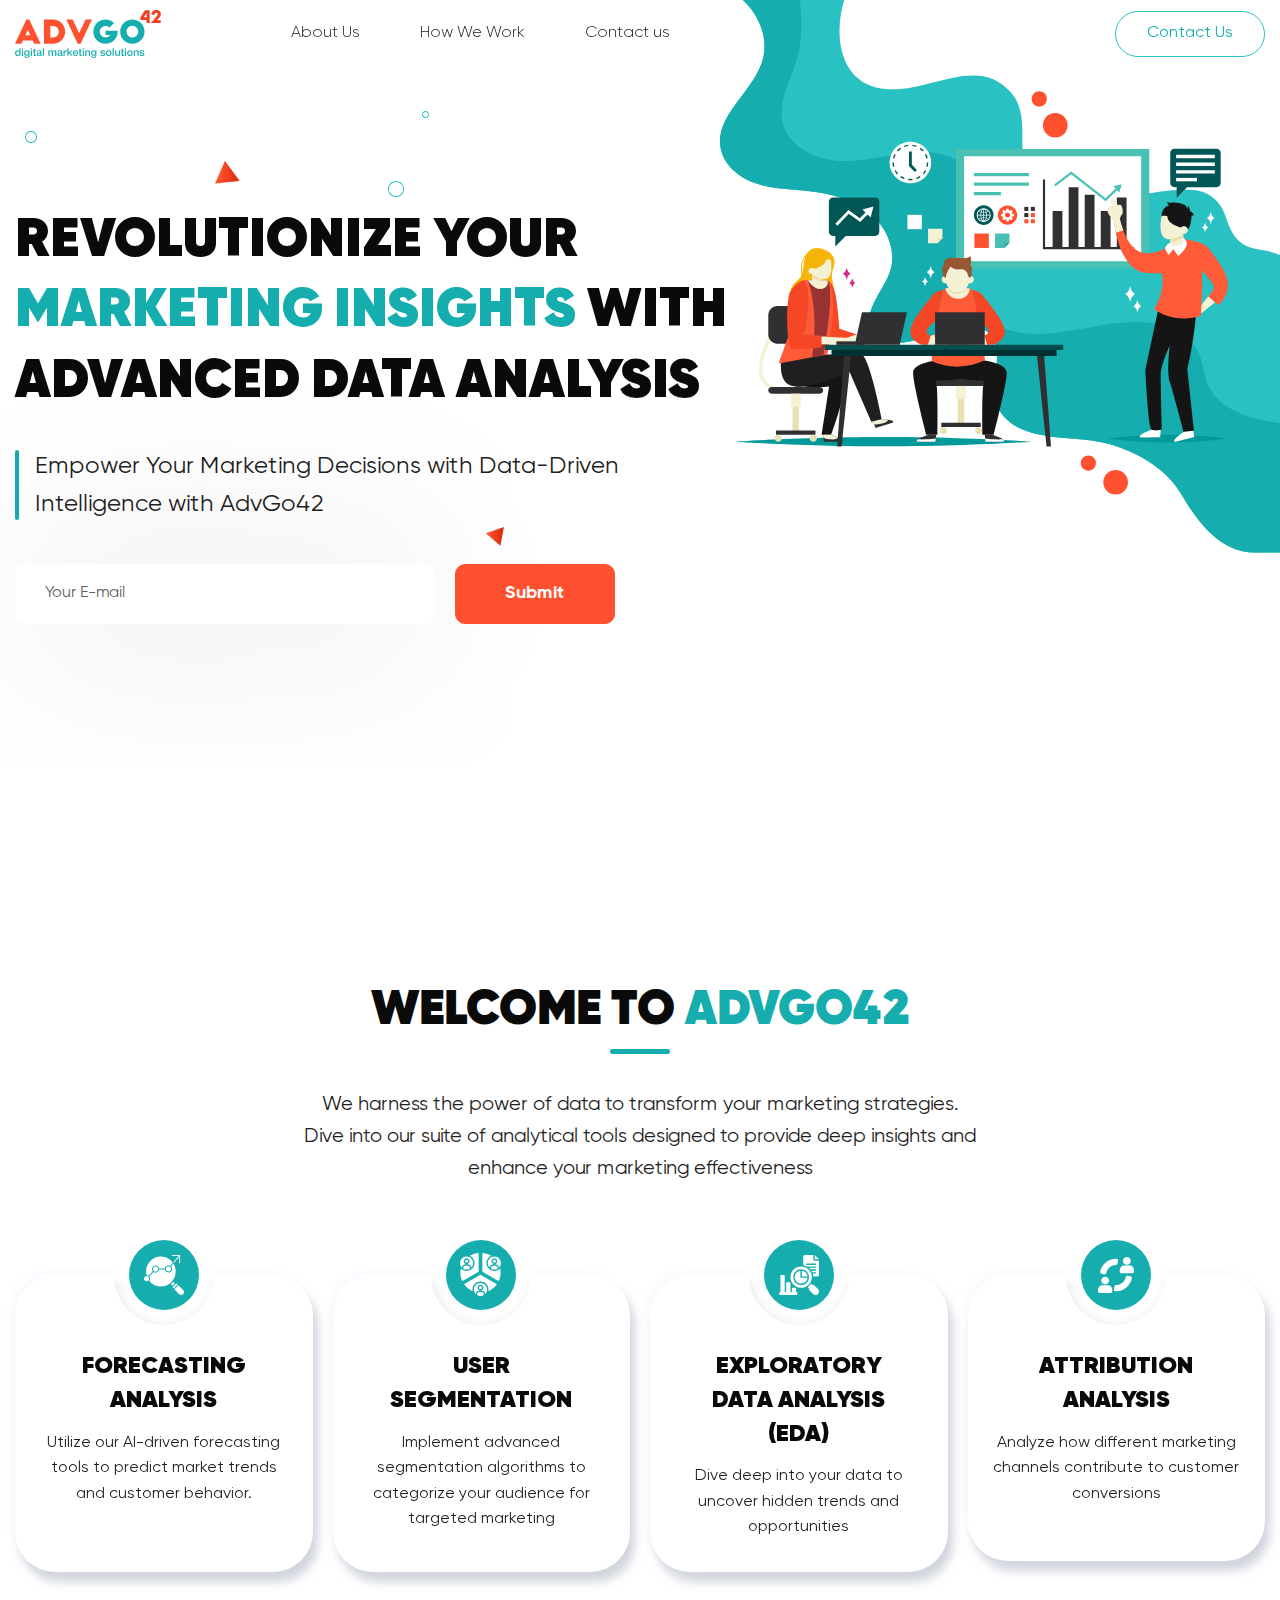
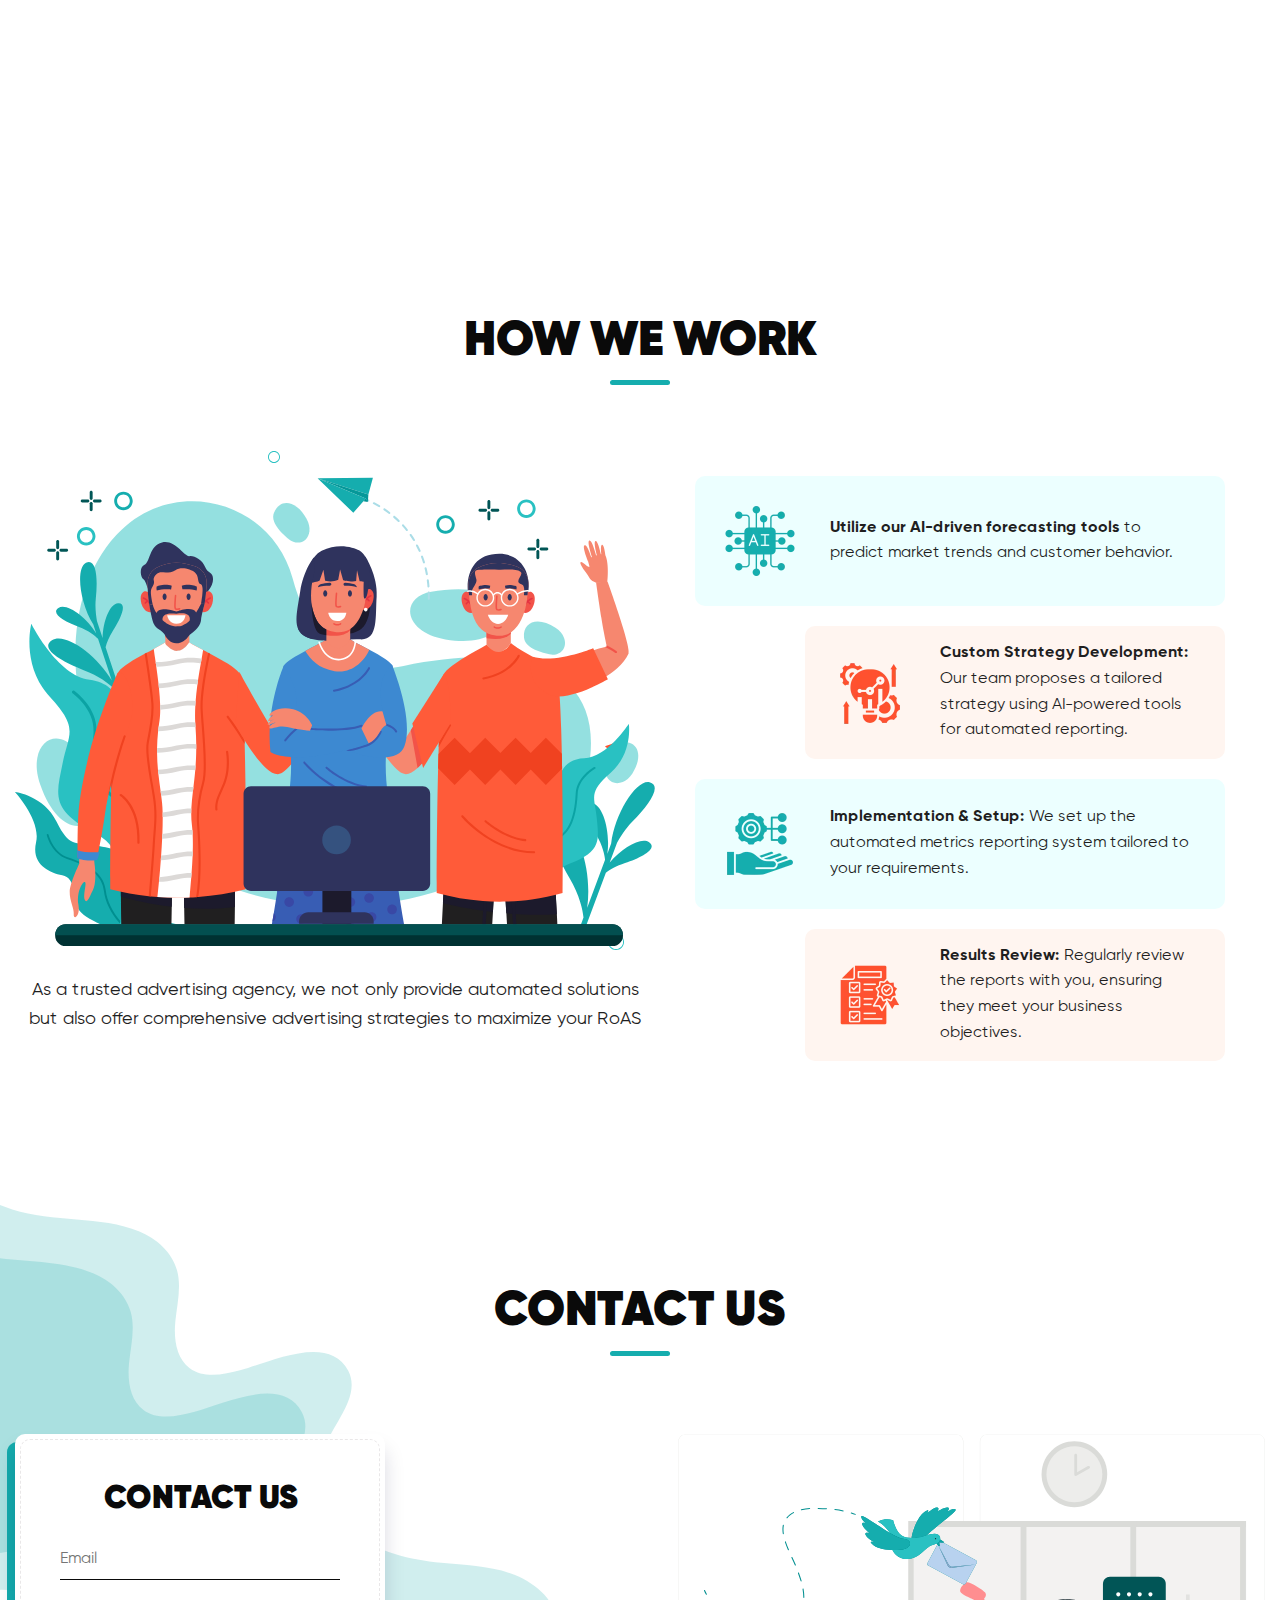
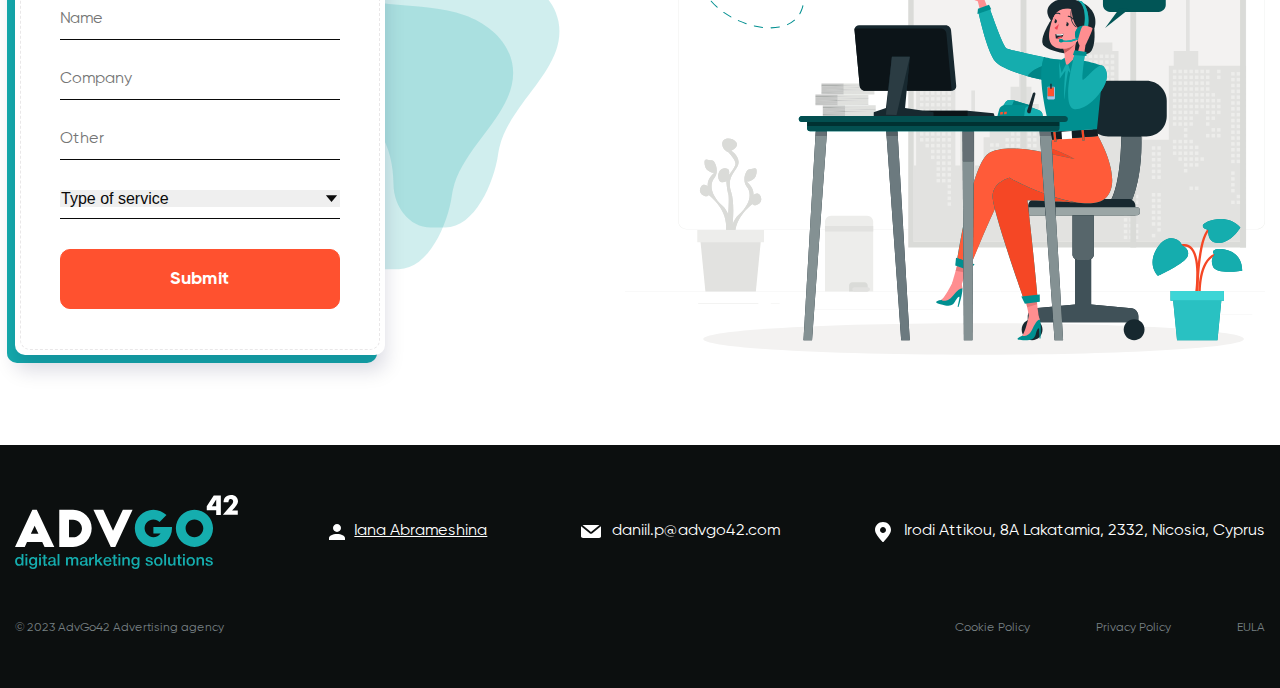
==== commit 65faeb36: "Updates" ====
--- a/index.html
+++ b/index.html
@@ -12,9 +12,9 @@
   <title>REVOLUTIONIZE YOUR MARKETING INSIGHTS WITH ADVANCED DATA ANALYSIS - ADVGO</title>
 
   <link rel="shortcut icon" href="images/favicon.svg" type="image/x-icon">
-  <link rel="stylesheet" href="css/main.min.css?_v=20231221011814">
-
-  <script defer="defer" src="js/main.min.js?_v=20231221011814"></script>
+  <link rel="stylesheet" href="css/main.min.css?_v=20231221012300">
+
+  <script defer="defer" src="js/main.min.js?_v=20231221012300"></script>
 </head>
 
 <body>
--- a/css/main.min.css
+++ b/css/main.min.css
@@ -1 +1 @@
-@charset "UTF-8";@font-face{font-family:Gilroy;font-display:swap;src:url(../fonts/Gilroy-Bold.woff2) format("woff2");font-weight:700;font-style:normal}@font-face{font-family:Gilroy;font-display:swap;src:url(../fonts/Gilroy-Heavy.woff2) format("woff2");font-weight:900;font-style:normal}@font-face{font-family:Gilroy;font-display:swap;src:url(../fonts/Gilroy-Light.woff2) format("woff2");font-weight:300;font-style:normal}@font-face{font-family:Gilroy;font-display:swap;src:url(../fonts/Gilroy-Regular.woff2) format("woff2");font-weight:400;font-style:normal}:root{--bs-font-family:Gilroy,sans-serif;--bs-font-size:16px;--bs-font-weight:400;--bs-line-height:1;--bs-font-color:#222;--bs-transition:.3s ease-in-out;--bs-radius:10px;--primary-color:#131313;--primary-hover-color:#2d2d2d;--secondary-color:#ff4040;--white-color:#fff;--black-color:#131313;--bs-shadow:0px 2px 3px rgba(#000 10%),0px 8px 3px rgba(#000 10%);--hover-shadow:0 0 5px 0 rgba(#000 10%),0 0 10px 0 rgba(#000 10%),0 0 15px 0 rgba(#000 10%)}*{padding:0;margin:0;border:0;-webkit-tap-highlight-color:transparent}*,:after,:before{-webkit-box-sizing:border-box;box-sizing:border-box}:active,:focus{outline:0}aside,footer,header,nav{display:block}html{opacity:0;scroll-behavior:smooth;-webkit-transition:opacity .8s ease-in-out;transition:opacity .8s ease-in-out}html.loaded{opacity:1}html.lock{overflow:hidden;-ms-touch-action:none;touch-action:none}body,html{width:100%;height:100%;min-width:320px}body{-ms-scroll-chaining:none;overscroll-behavior:none;font-size:16px;font-size:var(--bs-font-size);font-family:Gilroy,sans-serif;font-family:var(--bs-font-family);font-weight:400;font-weight:var(--bs-font-weight);line-height:1;line-height:var(--bs-line-height);text-rendering:optimizelegibility;-webkit-text-size-adjust:100%;-moz-text-size-adjust:100%;-ms-text-size-adjust:100%;text-size-adjust:100%;-moz-osx-font-smoothing:grayscale;-webkit-font-smoothing:antialiased}button,input,textarea{font-family:inherit}input::-ms-clear{display:none}input[type=number]{-moz-appearance:textfield}input[type=number]::-webkit-inner-spin-button,input[type=number]::-webkit-outer-spin-button{-webkit-appearance:none}button{cursor:pointer;-webkit-user-select:none;-moz-user-select:none;-ms-user-select:none;user-select:none}button::-moz-focus-inner{padding:0;border:0}a{-webkit-text-decoration:none;text-decoration:none;-webkit-user-select:none;-moz-user-select:none;-ms-user-select:none;user-select:none}a:active,a:focus{outline:0}a:visited{-webkit-text-decoration:none;text-decoration:none}a:hover{-webkit-text-decoration:none;text-decoration:none}li,ul{list-style:none}img{vertical-align:top}h1,h2,h3,h4,h5,h6{font-size:inherit;font-weight:400}sup{color:inherit}[data-aos][data-aos][data-aos-duration="50"],body[data-aos-duration="50"] [data-aos]{-webkit-transition-duration:50ms;transition-duration:50ms}[data-aos][data-aos][data-aos-delay="50"],body[data-aos-delay="50"] [data-aos]{-webkit-transition-delay:0;transition-delay:0}[data-aos][data-aos][data-aos-delay="50"].aos-animate,body[data-aos-delay="50"] [data-aos].aos-animate{-webkit-transition-delay:50ms;transition-delay:50ms}[data-aos][data-aos][data-aos-duration="100"],body[data-aos-duration="100"] [data-aos]{-webkit-transition-duration:.1s;transition-duration:.1s}[data-aos][data-aos][data-aos-delay="100"],body[data-aos-delay="100"] [data-aos]{-webkit-transition-delay:0;transition-delay:0}[data-aos][data-aos][data-aos-delay="100"].aos-animate,body[data-aos-delay="100"] [data-aos].aos-animate{-webkit-transition-delay:.1s;transition-delay:.1s}[data-aos][data-aos][data-aos-duration="150"],body[data-aos-duration="150"] [data-aos]{-webkit-transition-duration:.15s;transition-duration:.15s}[data-aos][data-aos][data-aos-delay="150"],body[data-aos-delay="150"] [data-aos]{-webkit-transition-delay:0;transition-delay:0}[data-aos][data-aos][data-aos-delay="150"].aos-animate,body[data-aos-delay="150"] [data-aos].aos-animate{-webkit-transition-delay:.15s;transition-delay:.15s}[data-aos][data-aos][data-aos-duration="200"],body[data-aos-duration="200"] [data-aos]{-webkit-transition-duration:.2s;transition-duration:.2s}[data-aos][data-aos][data-aos-delay="200"],body[data-aos-delay="200"] [data-aos]{-webkit-transition-delay:0;transition-delay:0}[data-aos][data-aos][data-aos-delay="200"].aos-animate,body[data-aos-delay="200"] [data-aos].aos-animate{-webkit-transition-delay:.2s;transition-delay:.2s}[data-aos][data-aos][data-aos-duration="250"],body[data-aos-duration="250"] [data-aos]{-webkit-transition-duration:.25s;transition-duration:.25s}[data-aos][data-aos][data-aos-delay="250"],body[data-aos-delay="250"] [data-aos]{-webkit-transition-delay:0;transition-delay:0}[data-aos][data-aos][data-aos-delay="250"].aos-animate,body[data-aos-delay="250"] [data-aos].aos-animate{-webkit-transition-delay:.25s;transition-delay:.25s}[data-aos][data-aos][data-aos-duration="300"],body[data-aos-duration="300"] [data-aos]{-webkit-transition-duration:.3s;transition-duration:.3s}[data-aos][data-aos][data-aos-delay="300"],body[data-aos-delay="300"] [data-aos]{-webkit-transition-delay:0;transition-delay:0}[data-aos][data-aos][data-aos-delay="300"].aos-animate,body[data-aos-delay="300"] [data-aos].aos-animate{-webkit-transition-delay:.3s;transition-delay:.3s}[data-aos][data-aos][data-aos-duration="350"],body[data-aos-duration="350"] [data-aos]{-webkit-transition-duration:.35s;transition-duration:.35s}[data-aos][data-aos][data-aos-delay="350"],body[data-aos-delay="350"] [data-aos]{-webkit-transition-delay:0;transition-delay:0}[data-aos][data-aos][data-aos-delay="350"].aos-animate,body[data-aos-delay="350"] [data-aos].aos-animate{-webkit-transition-delay:.35s;transition-delay:.35s}[data-aos][data-aos][data-aos-duration="400"],body[data-aos-duration="400"] [data-aos]{-webkit-transition-duration:.4s;transition-duration:.4s}[data-aos][data-aos][data-aos-delay="400"],body[data-aos-delay="400"] [data-aos]{-webkit-transition-delay:0;transition-delay:0}[data-aos][data-aos][data-aos-delay="400"].aos-animate,body[data-aos-delay="400"] [data-aos].aos-animate{-webkit-transition-delay:.4s;transition-delay:.4s}[data-aos][data-aos][data-aos-duration="450"],body[data-aos-duration="450"] [data-aos]{-webkit-transition-duration:.45s;transition-duration:.45s}[data-aos][data-aos][data-aos-delay="450"],body[data-aos-delay="450"] [data-aos]{-webkit-transition-delay:0;transition-delay:0}[data-aos][data-aos][data-aos-delay="450"].aos-animate,body[data-aos-delay="450"] [data-aos].aos-animate{-webkit-transition-delay:.45s;transition-delay:.45s}[data-aos][data-aos][data-aos-duration="500"],body[data-aos-duration="500"] [data-aos]{-webkit-transition-duration:.5s;transition-duration:.5s}[data-aos][data-aos][data-aos-delay="500"],body[data-aos-delay="500"] [data-aos]{-webkit-transition-delay:0;transition-delay:0}[data-aos][data-aos][data-aos-delay="500"].aos-animate,body[data-aos-delay="500"] [data-aos].aos-animate{-webkit-transition-delay:.5s;transition-delay:.5s}[data-aos][data-aos][data-aos-duration="550"],body[data-aos-duration="550"] [data-aos]{-webkit-transition-duration:.55s;transition-duration:.55s}[data-aos][data-aos][data-aos-delay="550"],body[data-aos-delay="550"] [data-aos]{-webkit-transition-delay:0;transition-delay:0}[data-aos][data-aos][data-aos-delay="550"].aos-animate,body[data-aos-delay="550"] [data-aos].aos-animate{-webkit-transition-delay:.55s;transition-delay:.55s}[data-aos][data-aos][data-aos-duration="600"],body[data-aos-duration="600"] [data-aos]{-webkit-transition-duration:.6s;transition-duration:.6s}[data-aos][data-aos][data-aos-delay="600"],body[data-aos-delay="600"] [data-aos]{-webkit-transition-delay:0;transition-delay:0}[data-aos][data-aos][data-aos-delay="600"].aos-animate,body[data-aos-delay="600"] [data-aos].aos-animate{-webkit-transition-delay:.6s;transition-delay:.6s}[data-aos][data-aos][data-aos-duration="650"],body[data-aos-duration="650"] [data-aos]{-webkit-transition-duration:.65s;transition-duration:.65s}[data-aos][data-aos][data-aos-delay="650"],body[data-aos-delay="650"] [data-aos]{-webkit-transition-delay:0;transition-delay:0}[data-aos][data-aos][data-aos-delay="650"].aos-animate,body[data-aos-delay="650"] [data-aos].aos-animate{-webkit-transition-delay:.65s;transition-delay:.65s}[data-aos][data-aos][data-aos-duration="700"],body[data-aos-duration="700"] [data-aos]{-webkit-transition-duration:.7s;transition-duration:.7s}[data-aos][data-aos][data-aos-delay="700"],body[data-aos-delay="700"] [data-aos]{-webkit-transition-delay:0;transition-delay:0}[data-aos][data-aos][data-aos-delay="700"].aos-animate,body[data-aos-delay="700"] [data-aos].aos-animate{-webkit-transition-delay:.7s;transition-delay:.7s}[data-aos][data-aos][data-aos-duration="750"],body[data-aos-duration="750"] [data-aos]{-webkit-transition-duration:.75s;transition-duration:.75s}[data-aos][data-aos][data-aos-delay="750"],body[data-aos-delay="750"] [data-aos]{-webkit-transition-delay:0;transition-delay:0}[data-aos][data-aos][data-aos-delay="750"].aos-animate,body[data-aos-delay="750"] [data-aos].aos-animate{-webkit-transition-delay:.75s;transition-delay:.75s}[data-aos][data-aos][data-aos-duration="800"],body[data-aos-duration="800"] [data-aos]{-webkit-transition-duration:.8s;transition-duration:.8s}[data-aos][data-aos][data-aos-delay="800"],body[data-aos-delay="800"] [data-aos]{-webkit-transition-delay:0;transition-delay:0}[data-aos][data-aos][data-aos-delay="800"].aos-animate,body[data-aos-delay="800"] [data-aos].aos-animate{-webkit-transition-delay:.8s;transition-delay:.8s}[data-aos][data-aos][data-aos-duration="850"],body[data-aos-duration="850"] [data-aos]{-webkit-transition-duration:.85s;transition-duration:.85s}[data-aos][data-aos][data-aos-delay="850"],body[data-aos-delay="850"] [data-aos]{-webkit-transition-delay:0;transition-delay:0}[data-aos][data-aos][data-aos-delay="850"].aos-animate,body[data-aos-delay="850"] [data-aos].aos-animate{-webkit-transition-delay:.85s;transition-delay:.85s}[data-aos][data-aos][data-aos-duration="900"],body[data-aos-duration="900"] [data-aos]{-webkit-transition-duration:.9s;transition-duration:.9s}[data-aos][data-aos][data-aos-delay="900"],body[data-aos-delay="900"] [data-aos]{-webkit-transition-delay:0;transition-delay:0}[data-aos][data-aos][data-aos-delay="900"].aos-animate,body[data-aos-delay="900"] [data-aos].aos-animate{-webkit-transition-delay:.9s;transition-delay:.9s}[data-aos][data-aos][data-aos-duration="950"],body[data-aos-duration="950"] [data-aos]{-webkit-transition-duration:.95s;transition-duration:.95s}[data-aos][data-aos][data-aos-delay="950"],body[data-aos-delay="950"] [data-aos]{-webkit-transition-delay:0;transition-delay:0}[data-aos][data-aos][data-aos-delay="950"].aos-animate,body[data-aos-delay="950"] [data-aos].aos-animate{-webkit-transition-delay:.95s;transition-delay:.95s}[data-aos][data-aos][data-aos-duration="1000"],body[data-aos-duration="1000"] [data-aos]{-webkit-transition-duration:1s;transition-duration:1s}[data-aos][data-aos][data-aos-delay="1000"],body[data-aos-delay="1000"] [data-aos]{-webkit-transition-delay:0;transition-delay:0}[data-aos][data-aos][data-aos-delay="1000"].aos-animate,body[data-aos-delay="1000"] [data-aos].aos-animate{-webkit-transition-delay:1s;transition-delay:1s}[data-aos][data-aos][data-aos-duration="1050"],body[data-aos-duration="1050"] [data-aos]{-webkit-transition-duration:1.05s;transition-duration:1.05s}[data-aos][data-aos][data-aos-delay="1050"],body[data-aos-delay="1050"] [data-aos]{-webkit-transition-delay:0;transition-delay:0}[data-aos][data-aos][data-aos-delay="1050"].aos-animate,body[data-aos-delay="1050"] [data-aos].aos-animate{-webkit-transition-delay:1.05s;transition-delay:1.05s}[data-aos][data-aos][data-aos-duration="1100"],body[data-aos-duration="1100"] [data-aos]{-webkit-transition-duration:1.1s;transition-duration:1.1s}[data-aos][data-aos][data-aos-delay="1100"],body[data-aos-delay="1100"] [data-aos]{-webkit-transition-delay:0;transition-delay:0}[data-aos][data-aos][data-aos-delay="1100"].aos-animate,body[data-aos-delay="1100"] [data-aos].aos-animate{-webkit-transition-delay:1.1s;transition-delay:1.1s}[data-aos][data-aos][data-aos-duration="1150"],body[data-aos-duration="1150"] [data-aos]{-webkit-transition-duration:1.15s;transition-duration:1.15s}[data-aos][data-aos][data-aos-delay="1150"],body[data-aos-delay="1150"] [data-aos]{-webkit-transition-delay:0;transition-delay:0}[data-aos][data-aos][data-aos-delay="1150"].aos-animate,body[data-aos-delay="1150"] [data-aos].aos-animate{-webkit-transition-delay:1.15s;transition-delay:1.15s}[data-aos][data-aos][data-aos-duration="1200"],body[data-aos-duration="1200"] [data-aos]{-webkit-transition-duration:1.2s;transition-duration:1.2s}[data-aos][data-aos][data-aos-delay="1200"],body[data-aos-delay="1200"] [data-aos]{-webkit-transition-delay:0;transition-delay:0}[data-aos][data-aos][data-aos-delay="1200"].aos-animate,body[data-aos-delay="1200"] [data-aos].aos-animate{-webkit-transition-delay:1.2s;transition-delay:1.2s}[data-aos][data-aos][data-aos-duration="1250"],body[data-aos-duration="1250"] [data-aos]{-webkit-transition-duration:1.25s;transition-duration:1.25s}[data-aos][data-aos][data-aos-delay="1250"],body[data-aos-delay="1250"] [data-aos]{-webkit-transition-delay:0;transition-delay:0}[data-aos][data-aos][data-aos-delay="1250"].aos-animate,body[data-aos-delay="1250"] [data-aos].aos-animate{-webkit-transition-delay:1.25s;transition-delay:1.25s}[data-aos][data-aos][data-aos-duration="1300"],body[data-aos-duration="1300"] [data-aos]{-webkit-transition-duration:1.3s;transition-duration:1.3s}[data-aos][data-aos][data-aos-delay="1300"],body[data-aos-delay="1300"] [data-aos]{-webkit-transition-delay:0;transition-delay:0}[data-aos][data-aos][data-aos-delay="1300"].aos-animate,body[data-aos-delay="1300"] [data-aos].aos-animate{-webkit-transition-delay:1.3s;transition-delay:1.3s}[data-aos][data-aos][data-aos-duration="1350"],body[data-aos-duration="1350"] [data-aos]{-webkit-transition-duration:1.35s;transition-duration:1.35s}[data-aos][data-aos][data-aos-delay="1350"],body[data-aos-delay="1350"] [data-aos]{-webkit-transition-delay:0;transition-delay:0}[data-aos][data-aos][data-aos-delay="1350"].aos-animate,body[data-aos-delay="1350"] [data-aos].aos-animate{-webkit-transition-delay:1.35s;transition-delay:1.35s}[data-aos][data-aos][data-aos-duration="1400"],body[data-aos-duration="1400"] [data-aos]{-webkit-transition-duration:1.4s;transition-duration:1.4s}[data-aos][data-aos][data-aos-delay="1400"],body[data-aos-delay="1400"] [data-aos]{-webkit-transition-delay:0;transition-delay:0}[data-aos][data-aos][data-aos-delay="1400"].aos-animate,body[data-aos-delay="1400"] [data-aos].aos-animate{-webkit-transition-delay:1.4s;transition-delay:1.4s}[data-aos][data-aos][data-aos-duration="1450"],body[data-aos-duration="1450"] [data-aos]{-webkit-transition-duration:1.45s;transition-duration:1.45s}[data-aos][data-aos][data-aos-delay="1450"],body[data-aos-delay="1450"] [data-aos]{-webkit-transition-delay:0;transition-delay:0}[data-aos][data-aos][data-aos-delay="1450"].aos-animate,body[data-aos-delay="1450"] [data-aos].aos-animate{-webkit-transition-delay:1.45s;transition-delay:1.45s}[data-aos][data-aos][data-aos-duration="1500"],body[data-aos-duration="1500"] [data-aos]{-webkit-transition-duration:1.5s;transition-duration:1.5s}[data-aos][data-aos][data-aos-delay="1500"],body[data-aos-delay="1500"] [data-aos]{-webkit-transition-delay:0;transition-delay:0}[data-aos][data-aos][data-aos-delay="1500"].aos-animate,body[data-aos-delay="1500"] [data-aos].aos-animate{-webkit-transition-delay:1.5s;transition-delay:1.5s}[data-aos][data-aos][data-aos-duration="1550"],body[data-aos-duration="1550"] [data-aos]{-webkit-transition-duration:1.55s;transition-duration:1.55s}[data-aos][data-aos][data-aos-delay="1550"],body[data-aos-delay="1550"] [data-aos]{-webkit-transition-delay:0;transition-delay:0}[data-aos][data-aos][data-aos-delay="1550"].aos-animate,body[data-aos-delay="1550"] [data-aos].aos-animate{-webkit-transition-delay:1.55s;transition-delay:1.55s}[data-aos][data-aos][data-aos-duration="1600"],body[data-aos-duration="1600"] [data-aos]{-webkit-transition-duration:1.6s;transition-duration:1.6s}[data-aos][data-aos][data-aos-delay="1600"],body[data-aos-delay="1600"] [data-aos]{-webkit-transition-delay:0;transition-delay:0}[data-aos][data-aos][data-aos-delay="1600"].aos-animate,body[data-aos-delay="1600"] [data-aos].aos-animate{-webkit-transition-delay:1.6s;transition-delay:1.6s}[data-aos][data-aos][data-aos-duration="1650"],body[data-aos-duration="1650"] [data-aos]{-webkit-transition-duration:1.65s;transition-duration:1.65s}[data-aos][data-aos][data-aos-delay="1650"],body[data-aos-delay="1650"] [data-aos]{-webkit-transition-delay:0;transition-delay:0}[data-aos][data-aos][data-aos-delay="1650"].aos-animate,body[data-aos-delay="1650"] [data-aos].aos-animate{-webkit-transition-delay:1.65s;transition-delay:1.65s}[data-aos][data-aos][data-aos-duration="1700"],body[data-aos-duration="1700"] [data-aos]{-webkit-transition-duration:1.7s;transition-duration:1.7s}[data-aos][data-aos][data-aos-delay="1700"],body[data-aos-delay="1700"] [data-aos]{-webkit-transition-delay:0;transition-delay:0}[data-aos][data-aos][data-aos-delay="1700"].aos-animate,body[data-aos-delay="1700"] [data-aos].aos-animate{-webkit-transition-delay:1.7s;transition-delay:1.7s}[data-aos][data-aos][data-aos-duration="1750"],body[data-aos-duration="1750"] [data-aos]{-webkit-transition-duration:1.75s;transition-duration:1.75s}[data-aos][data-aos][data-aos-delay="1750"],body[data-aos-delay="1750"] [data-aos]{-webkit-transition-delay:0;transition-delay:0}[data-aos][data-aos][data-aos-delay="1750"].aos-animate,body[data-aos-delay="1750"] [data-aos].aos-animate{-webkit-transition-delay:1.75s;transition-delay:1.75s}[data-aos][data-aos][data-aos-duration="1800"],body[data-aos-duration="1800"] [data-aos]{-webkit-transition-duration:1.8s;transition-duration:1.8s}[data-aos][data-aos][data-aos-delay="1800"],body[data-aos-delay="1800"] [data-aos]{-webkit-transition-delay:0;transition-delay:0}[data-aos][data-aos][data-aos-delay="1800"].aos-animate,body[data-aos-delay="1800"] [data-aos].aos-animate{-webkit-transition-delay:1.8s;transition-delay:1.8s}[data-aos][data-aos][data-aos-duration="1850"],body[data-aos-duration="1850"] [data-aos]{-webkit-transition-duration:1.85s;transition-duration:1.85s}[data-aos][data-aos][data-aos-delay="1850"],body[data-aos-delay="1850"] [data-aos]{-webkit-transition-delay:0;transition-delay:0}[data-aos][data-aos][data-aos-delay="1850"].aos-animate,body[data-aos-delay="1850"] [data-aos].aos-animate{-webkit-transition-delay:1.85s;transition-delay:1.85s}[data-aos][data-aos][data-aos-duration="1900"],body[data-aos-duration="1900"] [data-aos]{-webkit-transition-duration:1.9s;transition-duration:1.9s}[data-aos][data-aos][data-aos-delay="1900"],body[data-aos-delay="1900"] [data-aos]{-webkit-transition-delay:0;transition-delay:0}[data-aos][data-aos][data-aos-delay="1900"].aos-animate,body[data-aos-delay="1900"] [data-aos].aos-animate{-webkit-transition-delay:1.9s;transition-delay:1.9s}[data-aos][data-aos][data-aos-duration="1950"],body[data-aos-duration="1950"] [data-aos]{-webkit-transition-duration:1.95s;transition-duration:1.95s}[data-aos][data-aos][data-aos-delay="1950"],body[data-aos-delay="1950"] [data-aos]{-webkit-transition-delay:0;transition-delay:0}[data-aos][data-aos][data-aos-delay="1950"].aos-animate,body[data-aos-delay="1950"] [data-aos].aos-animate{-webkit-transition-delay:1.95s;transition-delay:1.95s}[data-aos][data-aos][data-aos-duration="2000"],body[data-aos-duration="2000"] [data-aos]{-webkit-transition-duration:2s;transition-duration:2s}[data-aos][data-aos][data-aos-delay="2000"],body[data-aos-delay="2000"] [data-aos]{-webkit-transition-delay:0;transition-delay:0}[data-aos][data-aos][data-aos-delay="2000"].aos-animate,body[data-aos-delay="2000"] [data-aos].aos-animate{-webkit-transition-delay:2s;transition-delay:2s}[data-aos][data-aos][data-aos-duration="2050"],body[data-aos-duration="2050"] [data-aos]{-webkit-transition-duration:2.05s;transition-duration:2.05s}[data-aos][data-aos][data-aos-delay="2050"],body[data-aos-delay="2050"] [data-aos]{-webkit-transition-delay:0;transition-delay:0}[data-aos][data-aos][data-aos-delay="2050"].aos-animate,body[data-aos-delay="2050"] [data-aos].aos-animate{-webkit-transition-delay:2.05s;transition-delay:2.05s}[data-aos][data-aos][data-aos-duration="2100"],body[data-aos-duration="2100"] [data-aos]{-webkit-transition-duration:2.1s;transition-duration:2.1s}[data-aos][data-aos][data-aos-delay="2100"],body[data-aos-delay="2100"] [data-aos]{-webkit-transition-delay:0;transition-delay:0}[data-aos][data-aos][data-aos-delay="2100"].aos-animate,body[data-aos-delay="2100"] [data-aos].aos-animate{-webkit-transition-delay:2.1s;transition-delay:2.1s}[data-aos][data-aos][data-aos-duration="2150"],body[data-aos-duration="2150"] [data-aos]{-webkit-transition-duration:2.15s;transition-duration:2.15s}[data-aos][data-aos][data-aos-delay="2150"],body[data-aos-delay="2150"] [data-aos]{-webkit-transition-delay:0;transition-delay:0}[data-aos][data-aos][data-aos-delay="2150"].aos-animate,body[data-aos-delay="2150"] [data-aos].aos-animate{-webkit-transition-delay:2.15s;transition-delay:2.15s}[data-aos][data-aos][data-aos-duration="2200"],body[data-aos-duration="2200"] [data-aos]{-webkit-transition-duration:2.2s;transition-duration:2.2s}[data-aos][data-aos][data-aos-delay="2200"],body[data-aos-delay="2200"] [data-aos]{-webkit-transition-delay:0;transition-delay:0}[data-aos][data-aos][data-aos-delay="2200"].aos-animate,body[data-aos-delay="2200"] [data-aos].aos-animate{-webkit-transition-delay:2.2s;transition-delay:2.2s}[data-aos][data-aos][data-aos-duration="2250"],body[data-aos-duration="2250"] [data-aos]{-webkit-transition-duration:2.25s;transition-duration:2.25s}[data-aos][data-aos][data-aos-delay="2250"],body[data-aos-delay="2250"] [data-aos]{-webkit-transition-delay:0;transition-delay:0}[data-aos][data-aos][data-aos-delay="2250"].aos-animate,body[data-aos-delay="2250"] [data-aos].aos-animate{-webkit-transition-delay:2.25s;transition-delay:2.25s}[data-aos][data-aos][data-aos-duration="2300"],body[data-aos-duration="2300"] [data-aos]{-webkit-transition-duration:2.3s;transition-duration:2.3s}[data-aos][data-aos][data-aos-delay="2300"],body[data-aos-delay="2300"] [data-aos]{-webkit-transition-delay:0;transition-delay:0}[data-aos][data-aos][data-aos-delay="2300"].aos-animate,body[data-aos-delay="2300"] [data-aos].aos-animate{-webkit-transition-delay:2.3s;transition-delay:2.3s}[data-aos][data-aos][data-aos-duration="2350"],body[data-aos-duration="2350"] [data-aos]{-webkit-transition-duration:2.35s;transition-duration:2.35s}[data-aos][data-aos][data-aos-delay="2350"],body[data-aos-delay="2350"] [data-aos]{-webkit-transition-delay:0;transition-delay:0}[data-aos][data-aos][data-aos-delay="2350"].aos-animate,body[data-aos-delay="2350"] [data-aos].aos-animate{-webkit-transition-delay:2.35s;transition-delay:2.35s}[data-aos][data-aos][data-aos-duration="2400"],body[data-aos-duration="2400"] [data-aos]{-webkit-transition-duration:2.4s;transition-duration:2.4s}[data-aos][data-aos][data-aos-delay="2400"],body[data-aos-delay="2400"] [data-aos]{-webkit-transition-delay:0;transition-delay:0}[data-aos][data-aos][data-aos-delay="2400"].aos-animate,body[data-aos-delay="2400"] [data-aos].aos-animate{-webkit-transition-delay:2.4s;transition-delay:2.4s}[data-aos][data-aos][data-aos-duration="2450"],body[data-aos-duration="2450"] [data-aos]{-webkit-transition-duration:2.45s;transition-duration:2.45s}[data-aos][data-aos][data-aos-delay="2450"],body[data-aos-delay="2450"] [data-aos]{-webkit-transition-delay:0;transition-delay:0}[data-aos][data-aos][data-aos-delay="2450"].aos-animate,body[data-aos-delay="2450"] [data-aos].aos-animate{-webkit-transition-delay:2.45s;transition-delay:2.45s}[data-aos][data-aos][data-aos-duration="2500"],body[data-aos-duration="2500"] [data-aos]{-webkit-transition-duration:2.5s;transition-duration:2.5s}[data-aos][data-aos][data-aos-delay="2500"],body[data-aos-delay="2500"] [data-aos]{-webkit-transition-delay:0;transition-delay:0}[data-aos][data-aos][data-aos-delay="2500"].aos-animate,body[data-aos-delay="2500"] [data-aos].aos-animate{-webkit-transition-delay:2.5s;transition-delay:2.5s}[data-aos][data-aos][data-aos-duration="2550"],body[data-aos-duration="2550"] [data-aos]{-webkit-transition-duration:2.55s;transition-duration:2.55s}[data-aos][data-aos][data-aos-delay="2550"],body[data-aos-delay="2550"] [data-aos]{-webkit-transition-delay:0;transition-delay:0}[data-aos][data-aos][data-aos-delay="2550"].aos-animate,body[data-aos-delay="2550"] [data-aos].aos-animate{-webkit-transition-delay:2.55s;transition-delay:2.55s}[data-aos][data-aos][data-aos-duration="2600"],body[data-aos-duration="2600"] [data-aos]{-webkit-transition-duration:2.6s;transition-duration:2.6s}[data-aos][data-aos][data-aos-delay="2600"],body[data-aos-delay="2600"] [data-aos]{-webkit-transition-delay:0;transition-delay:0}[data-aos][data-aos][data-aos-delay="2600"].aos-animate,body[data-aos-delay="2600"] [data-aos].aos-animate{-webkit-transition-delay:2.6s;transition-delay:2.6s}[data-aos][data-aos][data-aos-duration="2650"],body[data-aos-duration="2650"] [data-aos]{-webkit-transition-duration:2.65s;transition-duration:2.65s}[data-aos][data-aos][data-aos-delay="2650"],body[data-aos-delay="2650"] [data-aos]{-webkit-transition-delay:0;transition-delay:0}[data-aos][data-aos][data-aos-delay="2650"].aos-animate,body[data-aos-delay="2650"] [data-aos].aos-animate{-webkit-transition-delay:2.65s;transition-delay:2.65s}[data-aos][data-aos][data-aos-duration="2700"],body[data-aos-duration="2700"] [data-aos]{-webkit-transition-duration:2.7s;transition-duration:2.7s}[data-aos][data-aos][data-aos-delay="2700"],body[data-aos-delay="2700"] [data-aos]{-webkit-transition-delay:0;transition-delay:0}[data-aos][data-aos][data-aos-delay="2700"].aos-animate,body[data-aos-delay="2700"] [data-aos].aos-animate{-webkit-transition-delay:2.7s;transition-delay:2.7s}[data-aos][data-aos][data-aos-duration="2750"],body[data-aos-duration="2750"] [data-aos]{-webkit-transition-duration:2.75s;transition-duration:2.75s}[data-aos][data-aos][data-aos-delay="2750"],body[data-aos-delay="2750"] [data-aos]{-webkit-transition-delay:0;transition-delay:0}[data-aos][data-aos][data-aos-delay="2750"].aos-animate,body[data-aos-delay="2750"] [data-aos].aos-animate{-webkit-transition-delay:2.75s;transition-delay:2.75s}[data-aos][data-aos][data-aos-duration="2800"],body[data-aos-duration="2800"] [data-aos]{-webkit-transition-duration:2.8s;transition-duration:2.8s}[data-aos][data-aos][data-aos-delay="2800"],body[data-aos-delay="2800"] [data-aos]{-webkit-transition-delay:0;transition-delay:0}[data-aos][data-aos][data-aos-delay="2800"].aos-animate,body[data-aos-delay="2800"] [data-aos].aos-animate{-webkit-transition-delay:2.8s;transition-delay:2.8s}[data-aos][data-aos][data-aos-duration="2850"],body[data-aos-duration="2850"] [data-aos]{-webkit-transition-duration:2.85s;transition-duration:2.85s}[data-aos][data-aos][data-aos-delay="2850"],body[data-aos-delay="2850"] [data-aos]{-webkit-transition-delay:0;transition-delay:0}[data-aos][data-aos][data-aos-delay="2850"].aos-animate,body[data-aos-delay="2850"] [data-aos].aos-animate{-webkit-transition-delay:2.85s;transition-delay:2.85s}[data-aos][data-aos][data-aos-duration="2900"],body[data-aos-duration="2900"] [data-aos]{-webkit-transition-duration:2.9s;transition-duration:2.9s}[data-aos][data-aos][data-aos-delay="2900"],body[data-aos-delay="2900"] [data-aos]{-webkit-transition-delay:0;transition-delay:0}[data-aos][data-aos][data-aos-delay="2900"].aos-animate,body[data-aos-delay="2900"] [data-aos].aos-animate{-webkit-transition-delay:2.9s;transition-delay:2.9s}[data-aos][data-aos][data-aos-duration="2950"],body[data-aos-duration="2950"] [data-aos]{-webkit-transition-duration:2.95s;transition-duration:2.95s}[data-aos][data-aos][data-aos-delay="2950"],body[data-aos-delay="2950"] [data-aos]{-webkit-transition-delay:0;transition-delay:0}[data-aos][data-aos][data-aos-delay="2950"].aos-animate,body[data-aos-delay="2950"] [data-aos].aos-animate{-webkit-transition-delay:2.95s;transition-delay:2.95s}[data-aos][data-aos][data-aos-duration="3000"],body[data-aos-duration="3000"] [data-aos]{-webkit-transition-duration:3s;transition-duration:3s}[data-aos][data-aos][data-aos-delay="3000"],body[data-aos-delay="3000"] [data-aos]{-webkit-transition-delay:0;transition-delay:0}[data-aos][data-aos][data-aos-delay="3000"].aos-animate,body[data-aos-delay="3000"] [data-aos].aos-animate{-webkit-transition-delay:3s;transition-delay:3s}[data-aos][data-aos][data-aos-easing=linear],body[data-aos-easing=linear] [data-aos]{-webkit-transition-timing-function:cubic-bezier(.25,.25,.75,.75);transition-timing-function:cubic-bezier(.25,.25,.75,.75)}[data-aos][data-aos][data-aos-easing=ease],body[data-aos-easing=ease] [data-aos]{-webkit-transition-timing-function:ease;transition-timing-function:ease}[data-aos][data-aos][data-aos-easing=ease-in],body[data-aos-easing=ease-in] [data-aos]{-webkit-transition-timing-function:ease-in;transition-timing-function:ease-in}[data-aos][data-aos][data-aos-easing=ease-out],body[data-aos-easing=ease-out] [data-aos]{-webkit-transition-timing-function:ease-out;transition-timing-function:ease-out}[data-aos][data-aos][data-aos-easing=ease-in-out],body[data-aos-easing=ease-in-out] [data-aos]{-webkit-transition-timing-function:ease-in-out;transition-timing-function:ease-in-out}[data-aos][data-aos][data-aos-easing=ease-in-back],body[data-aos-easing=ease-in-back] [data-aos]{-webkit-transition-timing-function:cubic-bezier(.6,-.28,.735,.045);transition-timing-function:cubic-bezier(.6,-.28,.735,.045)}[data-aos][data-aos][data-aos-easing=ease-out-back],body[data-aos-easing=ease-out-back] [data-aos]{-webkit-transition-timing-function:cubic-bezier(.175,.885,.32,1.275);transition-timing-function:cubic-bezier(.175,.885,.32,1.275)}[data-aos][data-aos][data-aos-easing=ease-in-out-back],body[data-aos-easing=ease-in-out-back] [data-aos]{-webkit-transition-timing-function:cubic-bezier(.68,-.55,.265,1.55);transition-timing-function:cubic-bezier(.68,-.55,.265,1.55)}[data-aos][data-aos][data-aos-easing=ease-in-sine],body[data-aos-easing=ease-in-sine] [data-aos]{-webkit-transition-timing-function:cubic-bezier(.47,0,.745,.715);transition-timing-function:cubic-bezier(.47,0,.745,.715)}[data-aos][data-aos][data-aos-easing=ease-out-sine],body[data-aos-easing=ease-out-sine] [data-aos]{-webkit-transition-timing-function:cubic-bezier(.39,.575,.565,1);transition-timing-function:cubic-bezier(.39,.575,.565,1)}[data-aos][data-aos][data-aos-easing=ease-in-out-sine],body[data-aos-easing=ease-in-out-sine] [data-aos]{-webkit-transition-timing-function:cubic-bezier(.445,.05,.55,.95);transition-timing-function:cubic-bezier(.445,.05,.55,.95)}[data-aos][data-aos][data-aos-easing=ease-in-quad],body[data-aos-easing=ease-in-quad] [data-aos]{-webkit-transition-timing-function:cubic-bezier(.55,.085,.68,.53);transition-timing-function:cubic-bezier(.55,.085,.68,.53)}[data-aos][data-aos][data-aos-easing=ease-out-quad],body[data-aos-easing=ease-out-quad] [data-aos]{-webkit-transition-timing-function:cubic-bezier(.25,.46,.45,.94);transition-timing-function:cubic-bezier(.25,.46,.45,.94)}[data-aos][data-aos][data-aos-easing=ease-in-out-quad],body[data-aos-easing=ease-in-out-quad] [data-aos]{-webkit-transition-timing-function:cubic-bezier(.455,.03,.515,.955);transition-timing-function:cubic-bezier(.455,.03,.515,.955)}[data-aos][data-aos][data-aos-easing=ease-in-cubic],body[data-aos-easing=ease-in-cubic] [data-aos]{-webkit-transition-timing-function:cubic-bezier(.55,.085,.68,.53);transition-timing-function:cubic-bezier(.55,.085,.68,.53)}[data-aos][data-aos][data-aos-easing=ease-out-cubic],body[data-aos-easing=ease-out-cubic] [data-aos]{-webkit-transition-timing-function:cubic-bezier(.25,.46,.45,.94);transition-timing-function:cubic-bezier(.25,.46,.45,.94)}[data-aos][data-aos][data-aos-easing=ease-in-out-cubic],body[data-aos-easing=ease-in-out-cubic] [data-aos]{-webkit-transition-timing-function:cubic-bezier(.455,.03,.515,.955);transition-timing-function:cubic-bezier(.455,.03,.515,.955)}[data-aos][data-aos][data-aos-easing=ease-in-quart],body[data-aos-easing=ease-in-quart] [data-aos]{-webkit-transition-timing-function:cubic-bezier(.55,.085,.68,.53);transition-timing-function:cubic-bezier(.55,.085,.68,.53)}[data-aos][data-aos][data-aos-easing=ease-out-quart],body[data-aos-easing=ease-out-quart] [data-aos]{-webkit-transition-timing-function:cubic-bezier(.25,.46,.45,.94);transition-timing-function:cubic-bezier(.25,.46,.45,.94)}[data-aos][data-aos][data-aos-easing=ease-in-out-quart],body[data-aos-easing=ease-in-out-quart] [data-aos]{-webkit-transition-timing-function:cubic-bezier(.455,.03,.515,.955);transition-timing-function:cubic-bezier(.455,.03,.515,.955)}[data-aos^=fade][data-aos^=fade]{opacity:0;-webkit-transition-property:opacity,-webkit-transform;transition-property:opacity,-webkit-transform;transition-property:opacity,transform;transition-property:opacity,transform,-webkit-transform}[data-aos^=fade][data-aos^=fade].aos-animate{opacity:1;-webkit-transform:translateZ(0);transform:translateZ(0)}[data-aos=fade-up]{-webkit-transform:translate3d(0,100px,0);transform:translate3d(0,100px,0)}[data-aos=fade-down]{-webkit-transform:translate3d(0,-100px,0);transform:translate3d(0,-100px,0)}[data-aos=fade-right]{-webkit-transform:translate3d(-100px,0,0);transform:translate3d(-100px,0,0)}[data-aos=fade-left]{-webkit-transform:translate3d(100px,0,0);transform:translate3d(100px,0,0)}[data-aos=fade-up-right]{-webkit-transform:translate3d(-100px,100px,0);transform:translate3d(-100px,100px,0)}[data-aos=fade-up-left]{-webkit-transform:translate3d(100px,100px,0);transform:translate3d(100px,100px,0)}[data-aos=fade-down-right]{-webkit-transform:translate3d(-100px,-100px,0);transform:translate3d(-100px,-100px,0)}[data-aos=fade-down-left]{-webkit-transform:translate3d(100px,-100px,0);transform:translate3d(100px,-100px,0)}[data-aos^=zoom][data-aos^=zoom]{opacity:0;-webkit-transition-property:opacity,-webkit-transform;transition-property:opacity,-webkit-transform;transition-property:opacity,transform;transition-property:opacity,transform,-webkit-transform}[data-aos^=zoom][data-aos^=zoom].aos-animate{opacity:1;-webkit-transform:translateZ(0) scale(1);transform:translateZ(0) scale(1)}[data-aos=zoom-in]{-webkit-transform:scale(.6);-ms-transform:scale(.6);transform:scale(.6)}[data-aos=zoom-in-up]{-webkit-transform:translate3d(0,100px,0) scale(.6);transform:translate3d(0,100px,0) scale(.6)}[data-aos=zoom-in-down]{-webkit-transform:translate3d(0,-100px,0) scale(.6);transform:translate3d(0,-100px,0) scale(.6)}[data-aos=zoom-in-right]{-webkit-transform:translate3d(-100px,0,0) scale(.6);transform:translate3d(-100px,0,0) scale(.6)}[data-aos=zoom-in-left]{-webkit-transform:translate3d(100px,0,0) scale(.6);transform:translate3d(100px,0,0) scale(.6)}[data-aos=zoom-out]{-webkit-transform:scale(1.2);-ms-transform:scale(1.2);transform:scale(1.2)}[data-aos=zoom-out-up]{-webkit-transform:translate3d(0,100px,0) scale(1.2);transform:translate3d(0,100px,0) scale(1.2)}[data-aos=zoom-out-down]{-webkit-transform:translate3d(0,-100px,0) scale(1.2);transform:translate3d(0,-100px,0) scale(1.2)}[data-aos=zoom-out-right]{-webkit-transform:translate3d(-100px,0,0) scale(1.2);transform:translate3d(-100px,0,0) scale(1.2)}[data-aos=zoom-out-left]{-webkit-transform:translate3d(100px,0,0) scale(1.2);transform:translate3d(100px,0,0) scale(1.2)}[data-aos^=slide][data-aos^=slide]{-webkit-transition-property:-webkit-transform;transition-property:-webkit-transform;transition-property:transform;transition-property:transform,-webkit-transform}[data-aos^=slide][data-aos^=slide].aos-animate{-webkit-transform:translateZ(0);transform:translateZ(0)}[data-aos=slide-up]{-webkit-transform:translate3d(0,100%,0);transform:translate3d(0,100%,0)}[data-aos=slide-down]{-webkit-transform:translate3d(0,-100%,0);transform:translate3d(0,-100%,0)}[data-aos=slide-right]{-webkit-transform:translate3d(-100%,0,0);transform:translate3d(-100%,0,0)}[data-aos=slide-left]{-webkit-transform:translate3d(100%,0,0);transform:translate3d(100%,0,0)}[data-aos^=flip][data-aos^=flip]{-webkit-backface-visibility:hidden;backface-visibility:hidden;-webkit-transition-property:-webkit-transform;transition-property:-webkit-transform;transition-property:transform;transition-property:transform,-webkit-transform}[data-aos=flip-left]{-webkit-transform:perspective(2500px) rotateY(-100deg);transform:perspective(2500px) rotateY(-100deg)}[data-aos=flip-left].aos-animate{-webkit-transform:perspective(2500px) rotateY(0);transform:perspective(2500px) rotateY(0)}[data-aos=flip-right]{-webkit-transform:perspective(2500px) rotateY(100deg);transform:perspective(2500px) rotateY(100deg)}[data-aos=flip-right].aos-animate{-webkit-transform:perspective(2500px) rotateY(0);transform:perspective(2500px) rotateY(0)}[data-aos=flip-up]{-webkit-transform:perspective(2500px) rotateX(-100deg);transform:perspective(2500px) rotateX(-100deg)}[data-aos=flip-up].aos-animate{-webkit-transform:perspective(2500px) rotateX(0);transform:perspective(2500px) rotateX(0)}[data-aos=flip-down]{-webkit-transform:perspective(2500px) rotateX(100deg);transform:perspective(2500px) rotateX(100deg)}[data-aos=flip-down].aos-animate{-webkit-transform:perspective(2500px) rotateX(0);transform:perspective(2500px) rotateX(0)}@font-face{font-family:swiper-icons;src:url("data:application/font-woff;charset=utf-8;base64, [base64]//wADZ2x5ZgAAAywAAADMAAAD2MHtryVoZWFkAAABbAAAADAAAAA2E2+eoWhoZWEAAAGcAAAAHwAAACQC9gDzaG10eAAAAigAAAAZAAAArgJkABFsb2NhAAAC0AAAAFoAAABaFQAUGG1heHAAAAG8AAAAHwAAACAAcABAbmFtZQAAA/gAAAE5AAACXvFdBwlwb3N0AAAFNAAAAGIAAACE5s74hXjaY2BkYGAAYpf5Hu/j+W2+MnAzMYDAzaX6QjD6/4//Bxj5GA8AuRwMYGkAPywL13jaY2BkYGA88P8Agx4j+/8fQDYfA1AEBWgDAIB2BOoAeNpjYGRgYNBh4GdgYgABEMnIABJzYNADCQAACWgAsQB42mNgYfzCOIGBlYGB0YcxjYGBwR1Kf2WQZGhhYGBiYGVmgAFGBiQQkOaawtDAoMBQxXjg/wEGPcYDDA4wNUA2CCgwsAAAO4EL6gAAeNpj2M0gyAACqxgGNWBkZ2D4/wMA+xkDdgAAAHjaY2BgYGaAYBkGRgYQiAHyGMF8FgYHIM3DwMHABGQrMOgyWDLEM1T9/w8UBfEMgLzE////P/5//f/V/xv+r4eaAAeMbAxwIUYmIMHEgKYAYjUcsDAwsLKxc3BycfPw8jEQA/[base64]/uznmfPFBNODM2K7MTQ45YEAZqGP81AmGGcF3iPqOop0r1SPTaTbVkfUe4HXj97wYE+yNwWYxwWu4v1ugWHgo3S1XdZEVqWM7ET0cfnLGxWfkgR42o2PvWrDMBSFj/IHLaF0zKjRgdiVMwScNRAoWUoH78Y2icB/yIY09An6AH2Bdu/UB+yxopYshQiEvnvu0dURgDt8QeC8PDw7Fpji3fEA4z/PEJ6YOB5hKh4dj3EvXhxPqH/SKUY3rJ7srZ4FZnh1PMAtPhwP6fl2PMJMPDgeQ4rY8YT6Gzao0eAEA409DuggmTnFnOcSCiEiLMgxCiTI6Cq5DZUd3Qmp10vO0LaLTd2cjN4fOumlc7lUYbSQcZFkutRG7g6JKZKy0RmdLY680CDnEJ+UMkpFFe1RN7nxdVpXrC4aTtnaurOnYercZg2YVmLN/d/gczfEimrE/fs/bOuq29Zmn8tloORaXgZgGa78yO9/cnXm2BpaGvq25Dv9S4E9+5SIc9PqupJKhYFSSl47+Qcr1mYNAAAAeNptw0cKwkAAAMDZJA8Q7OUJvkLsPfZ6zFVERPy8qHh2YER+3i/BP83vIBLLySsoKimrqKqpa2hp6+jq6RsYGhmbmJqZSy0sraxtbO3sHRydnEMU4uR6yx7JJXveP7WrDycAAAAAAAH//wACeNpjYGRgYOABYhkgZgJCZgZNBkYGLQZtIJsFLMYAAAw3ALgAeNolizEKgDAQBCchRbC2sFER0YD6qVQiBCv/H9ezGI6Z5XBAw8CBK/m5iQQVauVbXLnOrMZv2oLdKFa8Pjuru2hJzGabmOSLzNMzvutpB3N42mNgZGBg4GKQYzBhYMxJLMlj4GBgAYow/P/PAJJhLM6sSoWKfWCAAwDAjgbRAAB42mNgYGBkAIIbCZo5IPrmUn0hGA0AO8EFTQAA");font-weight:400;font-style:normal}:root{--swiper-theme-color:#007aff}.swiper{margin-left:auto;margin-right:auto;position:relative;overflow:hidden;list-style:none;padding:0;z-index:1}.swiper-vertical>.swiper-wrapper{-webkit-box-orient:vertical;-webkit-box-direction:normal;-ms-flex-direction:column;flex-direction:column}.swiper-wrapper{position:relative;width:100%;height:100%;z-index:1;display:-webkit-box;display:-ms-flexbox;display:flex;-webkit-transition-property:-webkit-transform;transition-property:-webkit-transform;transition-property:transform;transition-property:transform,-webkit-transform;-webkit-box-sizing:content-box;box-sizing:content-box}.swiper-android .swiper-slide,.swiper-wrapper{-webkit-transform:translate3d(0,0,0);transform:translate3d(0,0,0)}.swiper-pointer-events{-ms-touch-action:pan-y;touch-action:pan-y}.swiper-pointer-events.swiper-vertical{-ms-touch-action:pan-x;touch-action:pan-x}.swiper-slide{-ms-flex-negative:0;flex-shrink:0;width:100%;height:100%;position:relative;-webkit-transition-property:-webkit-transform;transition-property:-webkit-transform;transition-property:transform;transition-property:transform,-webkit-transform}.swiper-slide-invisible-blank{visibility:hidden}.swiper-autoheight,.swiper-autoheight .swiper-slide{height:auto}.swiper-autoheight .swiper-wrapper{-webkit-box-align:start;-ms-flex-align:start;align-items:flex-start;-webkit-transition-property:height,-webkit-transform;transition-property:height,-webkit-transform;transition-property:transform,height;transition-property:transform,height,-webkit-transform}.swiper-backface-hidden .swiper-slide{-webkit-transform:translateZ(0);transform:translateZ(0);-webkit-backface-visibility:hidden;backface-visibility:hidden}.swiper-3d,.swiper-3d.swiper-css-mode .swiper-wrapper{-webkit-perspective:1200px;perspective:1200px}.swiper-3d .swiper-cube-shadow,.swiper-3d .swiper-slide,.swiper-3d .swiper-slide-shadow,.swiper-3d .swiper-slide-shadow-bottom,.swiper-3d .swiper-slide-shadow-left,.swiper-3d .swiper-slide-shadow-right,.swiper-3d .swiper-slide-shadow-top,.swiper-3d .swiper-wrapper{-webkit-transform-style:preserve-3d;transform-style:preserve-3d}.swiper-3d .swiper-slide-shadow,.swiper-3d .swiper-slide-shadow-bottom,.swiper-3d .swiper-slide-shadow-left,.swiper-3d .swiper-slide-shadow-right,.swiper-3d .swiper-slide-shadow-top{position:absolute;left:0;top:0;width:100%;height:100%;pointer-events:none;z-index:10}.swiper-3d .swiper-slide-shadow{background:rgba(0,0,0,.15)}.swiper-3d .swiper-slide-shadow-left{background-image:-webkit-gradient(linear,right top,left top,from(rgba(0,0,0,.5)),to(rgba(0,0,0,0)));background-image:linear-gradient(to left,rgba(0,0,0,.5),rgba(0,0,0,0))}.swiper-3d .swiper-slide-shadow-right{background-image:-webkit-gradient(linear,left top,right top,from(rgba(0,0,0,.5)),to(rgba(0,0,0,0)));background-image:linear-gradient(to right,rgba(0,0,0,.5),rgba(0,0,0,0))}.swiper-3d .swiper-slide-shadow-top{background-image:-webkit-gradient(linear,left bottom,left top,from(rgba(0,0,0,.5)),to(rgba(0,0,0,0)));background-image:linear-gradient(to top,rgba(0,0,0,.5),rgba(0,0,0,0))}.swiper-3d .swiper-slide-shadow-bottom{background-image:-webkit-gradient(linear,left top,left bottom,from(rgba(0,0,0,.5)),to(rgba(0,0,0,0)));background-image:linear-gradient(to bottom,rgba(0,0,0,.5),rgba(0,0,0,0))}.swiper-css-mode>.swiper-wrapper{overflow:auto;scrollbar-width:none;-ms-overflow-style:none}.swiper-css-mode>.swiper-wrapper::-webkit-scrollbar{display:none}.swiper-css-mode>.swiper-wrapper>.swiper-slide{scroll-snap-align:start start}.swiper-horizontal.swiper-css-mode>.swiper-wrapper{-ms-scroll-snap-type:x mandatory;scroll-snap-type:x mandatory}.swiper-vertical.swiper-css-mode>.swiper-wrapper{-ms-scroll-snap-type:y mandatory;scroll-snap-type:y mandatory}.swiper-centered>.swiper-wrapper::before{content:"";-ms-flex-negative:0;flex-shrink:0;-webkit-box-ordinal-group:10000;-ms-flex-order:9999;order:9999}.swiper-centered.swiper-horizontal>.swiper-wrapper>.swiper-slide:first-child{margin-left:var(--swiper-centered-offset-before)}.swiper-centered.swiper-horizontal>.swiper-wrapper::before{height:100%;min-height:1px;width:var(--swiper-centered-offset-after)}.swiper-centered.swiper-vertical>.swiper-wrapper>.swiper-slide:first-child{margin-top:var(--swiper-centered-offset-before)}.swiper-centered.swiper-vertical>.swiper-wrapper::before{width:100%;min-width:1px;height:var(--swiper-centered-offset-after)}.swiper-centered>.swiper-wrapper>.swiper-slide{scroll-snap-align:center center}@-webkit-keyframes up-anination{0%{-webkit-transform:translateY(0) rotate(0);transform:translateY(0) rotate(0)}50%{-webkit-transform:translateY(100px) rotate(30deg);transform:translateY(100px) rotate(30deg)}100%{-webkit-transform:translateY(0) rotate(0);transform:translateY(0) rotate(0)}}@keyframes up-anination{0%{-webkit-transform:translateY(0) rotate(0);transform:translateY(0) rotate(0)}50%{-webkit-transform:translateY(100px) rotate(30deg);transform:translateY(100px) rotate(30deg)}100%{-webkit-transform:translateY(0) rotate(0);transform:translateY(0) rotate(0)}}@-webkit-keyframes left-anination{0%{-webkit-transform:translateX(0) rotate(0);transform:translateX(0) rotate(0)}50%{-webkit-transform:translateX(100px) rotate(30deg);transform:translateX(100px) rotate(30deg)}100%{-webkit-transform:translateX(0) rotate(0);transform:translateX(0) rotate(0)}}@keyframes left-anination{0%{-webkit-transform:translateX(0) rotate(0);transform:translateX(0) rotate(0)}50%{-webkit-transform:translateX(100px) rotate(30deg);transform:translateX(100px) rotate(30deg)}100%{-webkit-transform:translateX(0) rotate(0);transform:translateX(0) rotate(0)}}[class*=__container]{max-width:83.125rem;margin:0 auto;padding:0 .9375rem}[class*=-ibg]{position:relative}[class*=-ibg] img{position:absolute;width:100%;height:100%;top:0;left:0;-o-object-fit:cover;object-fit:cover}[class*=-ibg_contain] img{-o-object-fit:contain;object-fit:contain}.wrapper{display:-webkit-box;display:-ms-flexbox;display:flex;-webkit-box-orient:vertical;-webkit-box-direction:normal;-ms-flex-direction:column;flex-direction:column;min-height:100%;overflow:hidden}.page{position:relative;-webkit-box-flex:1;-ms-flex:1 1 auto;flex:1 1 auto}.page [data-observ]{position:absolute;top:0;left:0;width:100%;height:.125rem;background:0 0;pointer-events:none}.page_start{padding-top:6.25rem}img{max-width:100%;height:auto}.section__title{color:#0a0a0a;text-align:center;font-size:48px;font-style:normal;font-weight:1000;line-height:130%;text-transform:uppercase;position:relative}.section__title::before{content:"";position:absolute;bottom:-.75rem;left:0;right:0;width:3.75rem;height:.3125rem;border-radius:99px;background:#15adae;margin:0 auto}.section__title span{color:#15adae}@keyframes up-anination{0%{-webkit-transform:translateY(0) rotate(0);transform:translateY(0) rotate(0)}50%{-webkit-transform:translateY(100px) rotate(30deg);transform:translateY(100px) rotate(30deg)}100%{-webkit-transform:translateY(0) rotate(0);transform:translateY(0) rotate(0)}}@keyframes left-anination{0%{-webkit-transform:translateX(0) rotate(0);transform:translateX(0) rotate(0)}50%{-webkit-transform:translateX(100px) rotate(30deg);transform:translateX(100px) rotate(30deg)}100%{-webkit-transform:translateX(0) rotate(0);transform:translateX(0) rotate(0)}}.header{width:100%;z-index:5;position:fixed;top:0;left:0;right:0;padding:.625rem 0;-webkit-transition:all .5s;transition:all .5s}.header-is-sticky .header{background:#fff;-webkit-box-shadow:0 0 15px 0 rgba(0,0,0,.08);box-shadow:0 0 15px 0 rgba(0,0,0,.08)}.header__container{display:-webkit-box;display:-ms-flexbox;display:flex;-webkit-box-align:center;-ms-flex-align:center;align-items:center;-webkit-box-pack:justify;-ms-flex-pack:justify;justify-content:space-between}.header__menu-logo{display:none}.header__logo{margin-right:8.125rem;max-width:11.875rem}.header__menu{display:-webkit-box;display:-ms-flexbox;display:flex;-webkit-box-pack:justify;-ms-flex-pack:justify;justify-content:space-between;-webkit-box-align:center;-ms-flex-align:center;align-items:center;width:100%}.header .menu__list{display:-webkit-box;display:-ms-flexbox;display:flex;-webkit-box-align:center;-ms-flex-align:center;align-items:center;gap:3.75rem}.header .menu__link{color:#1a1a1a;font-size:16px;font-style:normal;font-weight:300;line-height:160%;position:relative;-webkit-transition:all .5s;transition:all .5s}.header .menu__link:hover{color:#ff512f}.header .menu__link:hover:before{width:1.375rem}.header .menu__link::before{content:"";position:absolute;bottom:-.5rem;border-radius:99px;background:#ff512f;height:.125rem;width:0;-webkit-transition:all .5s;transition:all .5s}.header__btn{border-radius:99px;border:1px solid #29c1c2;color:#15adae;font-size:16px;font-style:normal;font-weight:500;line-height:160%;padding:.5625rem 1.9375rem;-webkit-transition:all .5s;transition:all .5s}.header__btn:hover{background:#29c1c2;color:#fff}.icon-menu{display:none}.footer{margin-top:5.625rem;padding:3.125rem 0;background:#0c0f0f}.footer__contacts{display:-webkit-box;display:-ms-flexbox;display:flex;-webkit-box-pack:justify;-ms-flex-pack:justify;justify-content:space-between;-webkit-box-align:center;-ms-flex-align:center;align-items:center}.footer__logo{max-width:14.0625rem}.footer__contacts-block{display:-webkit-box;display:-ms-flexbox;display:flex;-webkit-box-align:center;-ms-flex-align:center;align-items:center}.footer__contacts-address,.footer__contacts-mail,.footer__contacts-persone{color:#fff;font-size:16px;font-style:normal;font-weight:400;line-height:160%;display:-webkit-box;display:-ms-flexbox;display:flex;-webkit-box-align:center;-ms-flex-align:center;align-items:center;gap:.5625rem}.footer__contacts-address svg,.footer__contacts-mail svg,.footer__contacts-persone svg{max-width:1.5rem;width:100%}.footer__contacts-text{text-decoration-line:underline;text-wrap:nowrap}.footer__contacts-mail:hover{text-decoration-line:underline}.footer__content{display:-webkit-box;display:-ms-flexbox;display:flex;-webkit-box-align:center;-ms-flex-align:center;align-items:center;-webkit-box-pack:justify;-ms-flex-pack:justify;justify-content:space-between;margin-top:3.125rem}.footer__menu{display:-webkit-box;display:-ms-flexbox;display:flex;gap:4.125rem}.footer__copy,.footer__link{color:#778083;font-size:12px;font-style:normal;font-weight:400;line-height:160%}.footer__link:hover{color:#fff}.hero{position:relative;min-height:51.875rem;display:-webkit-box;display:-ms-flexbox;display:flex;-webkit-box-align:center;-ms-flex-align:center;align-items:center}.hero__bg.desktop{position:absolute;top:0;right:0;z-index:-1;max-width:43.75vw}.hero__bg.mobile{display:none}.hero__container{width:100%;position:relative}.hero__content{max-width:46.875rem;width:100%}.hero__title{color:#0a0a0a;font-size:3.375rem;font-style:normal;font-weight:1000;line-height:130%;text-transform:uppercase}.hero__title span{color:#15adae}.hero__quote{color:#1f1f1f;font-size:1.5rem;font-style:normal;font-weight:400;line-height:160%;margin-top:1.875rem;position:relative;padding-left:1.25rem;max-width:38.75rem;display:-webkit-box;display:-ms-flexbox;display:flex;-webkit-box-align:center;-ms-flex-align:center;align-items:center}.hero__quote::before{content:"";position:absolute;left:0;border-radius:6.25rem;width:4px;height:4.375rem;background:#15adae}.hero__form{display:-webkit-box;display:-ms-flexbox;display:flex;max-width:37.5rem;width:100%;gap:1.25rem;margin-top:2.5rem;position:relative}.hero__form .success{background:#15adae}.hero__form .error{background:#ff512f}.hero__form .error,.hero__form .success{border-radius:16px;color:#fff;font-size:1rem;width:100%;font-style:normal;font-weight:700;line-height:normal;text-align:center;padding:.3125rem .625rem;min-height:3.75rem;display:-webkit-box;display:-ms-flexbox;display:flex;-webkit-box-align:center;-ms-flex-align:center;align-items:center;-webkit-box-pack:center;-ms-flex-pack:center;justify-content:center}.hero__form .spinner{max-width:3.125rem;right:1.875rem;top:100%;position:absolute}.hero__form .spinner svg{width:100%;height:auto}.hero__form-input{border-radius:10px;background:#fff;-webkit-box-shadow:0 0 200px 0 rgba(0,0,0,.15);box-shadow:0 0 200px 0 rgba(0,0,0,.15);border:none;width:100%;padding:.3125rem 1.875rem;font-size:16px;font-style:normal;font-weight:400;line-height:160%;color:#0d0d0d}.hero__form-input::-webkit-input-placeholder{color:#5f5f5f}.hero__form-input::-moz-placeholder{color:#5f5f5f}.hero__form-input:-ms-input-placeholder{color:#5f5f5f}.hero__form-input::-ms-input-placeholder{color:#5f5f5f}.hero__form-input::placeholder{color:#5f5f5f}.hero__form-submit{border-radius:10px;background:#ff512f;border:1px #ff512f solid;color:#fff;text-align:center;font-size:1.125rem;font-style:normal;font-weight:700;line-height:160%;height:3.75rem;width:10rem;min-width:10rem;display:-webkit-box;display:-ms-flexbox;display:flex;-webkit-box-align:center;-ms-flex-align:center;align-items:center;-webkit-box-pack:center;-ms-flex-pack:center;justify-content:center;-webkit-transition:all .5s;transition:all .5s;cursor:pointer}.hero__form-submit:hover{background:0 0;color:#ff512f}.hero__icon{position:absolute;z-index:-1}.hero__icon.icon-1{left:1.5625rem;top:-4.6875rem;-webkit-animation:up-anination 12s linear infinite;animation:up-anination 12s linear infinite}.hero__icon.icon-2{top:-2.8125rem;left:13.4375rem;-webkit-animation:left-anination 12s linear infinite;animation:left-anination 12s linear infinite}.hero__icon.icon-3{top:-5.9375rem;left:33vw;animation:up-anination 12s linear infinite reverse}.hero__icon.icon-4{top:-1.5625rem;left:30.3vw;animation:left-anination 12s linear reverse infinite}.hero__icon.icon-5{bottom:4.875rem;left:38vw;-webkit-animation:up-anination 12s linear infinite;animation:up-anination 12s linear infinite}.about{padding-top:9.375rem}.about__text{color:#1f1f1f;text-align:center;font-size:20px;font-style:normal;font-weight:400;line-height:160%;max-width:42.5rem;margin:2.9375rem auto 0}.about__block{margin-top:5.625rem;display:grid;grid-template-columns:1fr 1fr 1fr 1fr;grid-gap:1.25rem;gap:1.25rem;align-self:start}.about__box{display:-webkit-box;display:-ms-flexbox;display:flex;-webkit-box-orient:vertical;-webkit-box-direction:normal;-ms-flex-direction:column;flex-direction:column;-webkit-box-align:center;-ms-flex-align:center;align-items:center;position:relative}.about__box:hover .about__box-link{opacity:1}.about__box:hover .about__box-wrapper{background:#15adae}.about__box:hover .about__box-wrapper::before{-webkit-box-shadow:none;box-shadow:none}.about__box:hover .about__box-image{background:#fff;border:2px solid #15adae}.about__box:hover .about__box-image svg path{fill:#15adae}.about__box:hover .about__box-title{color:#fff}.about__box:hover .about__box-text{color:#fff}.about__box:hover::after{opacity:0}.about__box::after{content:"";position:absolute;top:-60px;left:0;right:0;width:6.25rem;height:4.375rem;background:#fff;margin:0 auto;background:-webkit-gradient(linear,left top,left bottom,color-stop(90%,#fff),to(transparent));background:linear-gradient(180deg,#fff 90%,transparent 100%)}.about__box-wrapper{border-radius:40px;background:#fff;-webkit-box-shadow:5px 10px 10px 0 rgba(166,171,189,.5),-5px -5px 10px 0 #fafbff;box-shadow:5px 10px 10px 0 rgba(166,171,189,.5),-5px -5px 10px 0 #fafbff;padding:1.25rem;padding-top:0;height:100%;-webkit-transition:all .5s;transition:all .5s}.about__box-wrapper::before{content:"";width:100px;height:100px;display:-webkit-box;display:-ms-flexbox;display:flex;background:#fff;border-radius:50%;left:0;right:0;margin:-50px auto 0;margin-top:-50px;z-index:1;-webkit-box-shadow:inset 2px 1px 15px -5px rgba(166,171,189,.5);box-shadow:inset 2px 1px 15px -5px rgba(166,171,189,.5)}.about__box-image{background:#15adae;width:70px;height:70px;border-radius:50%;margin:-85px auto 0;position:relative;display:-webkit-box;display:-ms-flexbox;display:flex;-webkit-box-align:center;-ms-flex-align:center;align-items:center;-webkit-box-pack:center;-ms-flex-pack:center;justify-content:center;z-index:2;-webkit-transition:all .5s;transition:all .5s;border:2px solid transparent}.about__box-title{color:#0a0a0a;text-align:center;font-size:24px;font-style:normal;font-weight:1000;line-height:140%;text-transform:uppercase;max-width:14.375rem;margin:2.5rem auto 0;-webkit-transition:all .5s;transition:all .5s}.about__box-text{color:#1f1f1f;text-align:center;font-size:16px;font-style:normal;font-weight:400;line-height:160%;margin-top:.8125rem;-webkit-transition:all .5s;transition:all .5s}.about__box-link{margin-top:1.875rem;border-radius:10px;background:#ff512f;border:1px solid #ff512f;width:100%;height:3.75rem;color:#fff;text-align:center;font-size:18px;font-style:normal;font-weight:700;line-height:160%;padding:.3125rem .625rem;display:-webkit-box;display:-ms-flexbox;display:flex;-webkit-box-align:center;-ms-flex-align:center;align-items:center;-webkit-box-pack:center;-ms-flex-pack:center;justify-content:center;opacity:0;-webkit-transition:all .5s;transition:all .5s}.about__box-link:hover{background:0 0;color:#ff512f}.work{padding-top:16.25rem}.work__wrapper{margin-top:6.4375rem;display:-webkit-box;display:-ms-flexbox;display:flex;gap:2.5rem}.work__image{max-width:40rem;width:100%;display:-webkit-box;display:-ms-flexbox;display:flex;-webkit-box-orient:vertical;-webkit-box-direction:normal;-ms-flex-direction:column;flex-direction:column;-webkit-box-align:center;-ms-flex-align:center;align-items:center;gap:1.875rem;position:relative}.work__image-quote{color:#1f1f1f;text-align:center;font-size:18px;font-style:normal;font-weight:400;line-height:160%}.work__block{display:-webkit-box;display:-ms-flexbox;display:flex;-webkit-box-orient:vertical;-webkit-box-direction:normal;-ms-flex-direction:column;flex-direction:column;gap:1.25rem;max-width:33.125rem;width:100%}.work__box{display:-webkit-box;display:-ms-flexbox;display:flex;-webkit-box-align:center;-ms-flex-align:center;align-items:center;border-radius:10px;background:#ecffff;width:100%;padding:.9375rem;padding-right:1.875rem;gap:1.25rem}.work__box:nth-child(2n){background:#fff5f0;max-width:26.25rem;margin-left:auto}.work__box-image{width:6.25rem;min-width:6.25rem}.work__box-text{color:#1f1f1f;font-size:16px;font-style:normal;font-weight:400;line-height:160%}.work__box-text strong{font-weight:700}.work__icon{position:absolute;z-index:-1}.work__icon.icon-1{left:15.8125rem;top:-1.5625rem;-webkit-animation:left-anination 12s linear infinite;animation:left-anination 12s linear infinite}.work__icon.icon-2{top:50%;left:-3.1875rem;-webkit-animation:up-anination 12s linear infinite;animation:up-anination 12s linear infinite}.work__icon.icon-3{bottom:10.9375rem;left:-5.1875rem;animation:up-anination 12s linear infinite reverse}.work__icon.icon-4{bottom:6.875rem;right:1.875rem;animation:left-anination 12s linear reverse infinite}.work__icon.icon-5{top:45%;right:2rem;-webkit-animation:up-anination 12s linear infinite;animation:up-anination 12s linear infinite}.contact{position:relative;padding-top:13.75rem}.contact__bg{position:absolute;left:0;top:0;width:43.75vw;z-index:-1}.contact__wrapper{margin-top:5.625rem;display:-webkit-box;display:-ms-flexbox;display:flex;-webkit-box-pack:justify;-ms-flex-pack:justify;justify-content:space-between}.contact__block{max-width:22.625rem;width:100%;position:relative}.contact__block-title{color:#0a0a0a;text-align:center;font-size:32px;font-style:normal;font-weight:1000;line-height:130%;text-transform:uppercase}.contact__block-before{border-radius:10px;background:#15adae;position:absolute;width:100%;height:100%;position:absolute;top:8px;bottom:-8px;left:-8px;right:8px;z-index:-2}.contact__block-form{background:#fff;-webkit-box-shadow:0 15px 20px rgba(0,6,63,.15);box-shadow:0 15px 20px rgba(0,6,63,.15);border-radius:10px;z-index:1;height:100%;display:-webkit-box;display:-ms-flexbox;display:flex;-webkit-box-orient:vertical;-webkit-box-direction:normal;-ms-flex-direction:column;flex-direction:column;-webkit-box-align:center;-ms-flex-align:center;align-items:center;-webkit-box-pack:center;-ms-flex-pack:center;justify-content:center;padding:2.5rem 2.8125rem;position:relative}.contact__block-dashed{border:1px dashed #e9e7e8;position:absolute;top:5px;right:5px;bottom:5px;left:5px;border-radius:10px;pointer-events:none}.contact__form{width:100%;display:-webkit-box;display:-ms-flexbox;display:flex;-webkit-box-orient:vertical;-webkit-box-direction:normal;-ms-flex-direction:column;flex-direction:column;gap:1.875rem;margin-top:1.875rem}.contact__form-box{border-bottom:1px solid #0a0a0a;padding-bottom:.625rem}.contact__form-box.select{position:relative}.contact__form-box.select::after{content:url("data:image/svg+xml,%3Csvg xmlns='http://www.w3.org/2000/svg' width='13' height='7' viewBox='0 0 13 7' fill='none'%3E%3Cpath d='M6.5 7L0.870836 0.25L12.1292 0.249999L6.5 7Z' fill='%230A0A0A'/%3E%3C/svg%3E");width:.8125rem;height:.4375rem;position:absolute;right:.125rem;pointer-events:none}.contact__form-input{width:100%;color:#0a0a0a;font-size:16px;font-style:normal;font-weight:400;line-height:normal}.contact__form-select{width:100%;color:#0a0a0a;font-size:16px;font-style:normal;font-weight:400;line-height:normal;-webkit-appearance:none;-moz-appearance:none;text-indent:1px;text-overflow:""}.contact__form-submit{border-radius:10px;background:#ff512f;border:1px #ff512f solid;color:#fff;text-align:center;font-size:1.125rem;font-style:normal;font-weight:700;line-height:160%;height:3.75rem;width:100%;display:-webkit-box;display:-ms-flexbox;display:flex;-webkit-box-align:center;-ms-flex-align:center;align-items:center;-webkit-box-pack:center;-ms-flex-pack:center;justify-content:center;-webkit-transition:all .5s;transition:all .5s;cursor:pointer}.contact__form-submit:hover{background:0 0;color:#ff512f}.contact__image{max-width:40rem;width:100%}.contact__image img{width:100%}input:-webkit-autofill,input:-webkit-autofill:focus,input:-webkit-autofill:hover{-webkit-text-fill-color:#0a0a0a}input:-webkit-autofill,input:-webkit-autofill:active,input:-webkit-autofill:focus,input:-webkit-autofill:hover{-webkit-transition:background-color 5000000s ease-in-out 0s;transition:background-color 5000000s ease-in-out 0s}@media (max-width:75em){.footer__contacts{-ms-flex-wrap:wrap;flex-wrap:wrap;gap:1.875rem}.footer__logo{max-width:100%;width:100%;display:-webkit-box;display:-ms-flexbox;display:flex;-webkit-box-pack:center;-ms-flex-pack:center;justify-content:center;margin-bottom:.625rem}.footer__logo img{max-width:9.0625rem}.hero__content{max-width:37.5rem}.about__block{grid-template-columns:1fr 1fr;row-gap:6.25rem}.about__box-link{opacity:1}}@media (max-width:62em){.section__title{font-size:1.75rem}.section__title::before{width:2.5rem}.header{position:sticky;background:#fff;-webkit-box-shadow:0 0 15px 0 rgba(0,0,0,.08);box-shadow:0 0 15px 0 rgba(0,0,0,.08)}.header__menu-logo{display:block;max-width:12.1875rem}.header__logo{max-width:7.8125rem}.header__menu{-webkit-box-orient:vertical;-webkit-box-direction:normal;-ms-flex-direction:column;flex-direction:column;position:fixed;top:0;right:0;bottom:0;max-width:20.625rem;background:rgba(10,10,10,.9);-webkit-backdrop-filter:blur(10px);backdrop-filter:blur(10px);-webkit-box-pack:center;-ms-flex-pack:center;justify-content:center;gap:5rem;-webkit-transform:translateX(100%);-ms-transform:translateX(100%);transform:translateX(100%);-webkit-transition:all .5s;transition:all .5s}.menu-open .header__menu{-webkit-transform:translateX(0);-ms-transform:translateX(0);transform:translateX(0)}.header .menu__list{-webkit-box-orient:vertical;-webkit-box-direction:normal;-ms-flex-direction:column;flex-direction:column;gap:2.5rem}.header .menu__link{color:#fff}.icon-menu{display:block;position:relative;width:1.375rem;height:1.125rem;cursor:pointer;z-index:5;border:none;background:0 0}.icon-menu span,.icon-menu::after,.icon-menu::before{content:"";-webkit-transition:all .3s ease 0s;transition:all .3s ease 0s;right:0;position:absolute;width:100%;height:.125rem;background-color:#15adae;border-radius:10px}.menu-open .icon-menu span,.menu-open .icon-menu::after,.menu-open .icon-menu::before{background-color:#fff}.icon-menu::before{top:0}.icon-menu::after{bottom:0}.icon-menu span{top:calc(50% - .0625rem)}.menu-open .icon-menu span{width:0}.menu-open .icon-menu::before{top:calc(50% - .0625rem);-webkit-transform:rotate(-45deg);-ms-transform:rotate(-45deg);transform:rotate(-45deg)}.menu-open .icon-menu::after{bottom:calc(50% - .0625rem);-webkit-transform:rotate(45deg);-ms-transform:rotate(45deg);transform:rotate(45deg)}.footer{margin-top:3.75rem}.footer__menu{gap:1.875rem}.hero{min-height:100vh}.hero{min-height:auto;padding-top:1.875rem}.hero__content{max-width:100%}.hero__title{font-size:2.125rem;max-width:22.5rem}.hero__quote{font-size:1.125rem;margin-top:6.25rem}.hero__icon{display:none}.about{padding-top:8.75rem}.about__text{font-size:1rem;margin-top:1.875rem}.about__text br{display:none}.work{padding-top:8.75rem}.work__wrapper{-webkit-box-orient:vertical;-webkit-box-direction:normal;-ms-flex-direction:column;flex-direction:column;-webkit-box-align:center;-ms-flex-align:center;align-items:center;margin-top:2.8125rem}.work__image img{-webkit-box-ordinal-group:3;-ms-flex-order:2;order:2}.work__image-quote{-webkit-box-ordinal-group:2;-ms-flex-order:1;order:1;font-size:1rem}.work__block{-webkit-box-align:center;-ms-flex-align:center;align-items:center}.work__box{padding-right:1.25rem;padding-left:.375rem;gap:.3125rem}.work__box:nth-child(2n){margin:0 auto}.work__box-image{width:5.5rem;min-width:5.5rem}.work__icon{display:none}.contact{padding-top:8.75rem}.contact__bg{display:none}.contact__wrapper{margin-top:2.8125rem;-webkit-box-align:center;-ms-flex-align:center;align-items:center;-webkit-box-orient:vertical;-webkit-box-direction:normal;-ms-flex-direction:column;flex-direction:column}}@media (max-width:48em){.footer__copy,.footer__link{font-size:14px}.hero__bg.desktop{display:none}.hero__bg.mobile{display:block;margin:-2.5rem -.9375rem 0;position:relative;z-index:-1}.hero__bg.mobile img{width:100%}.hero__quote{margin-top:1.875rem}.hero__form{margin:2.5rem auto 0;gap:.625rem}.hero__form-submit{width:7.0625rem;min-width:7.0625rem}.about__block{gap:0;display:-webkit-box;display:-ms-flexbox;display:flex;margin-top:4.6875rem}.about__box{max-width:19.375rem;height:auto}.about__box-wrapper{background:#15adae}.about__box-wrapper::before{-webkit-box-shadow:none;box-shadow:none}.about__box-image{background:#fff;border:2px solid #15adae}.about__box-image svg path{fill:#15adae}.about__box-title{color:#fff}.about__box-text{color:#fff}}@media (max-width:56.25em){.footer__contacts{-webkit-box-pack:center;-ms-flex-pack:center;justify-content:center}}@media (max-width:37.5em){.footer__contacts{-webkit-box-pack:start;-ms-flex-pack:start;justify-content:start;-webkit-box-orient:vertical;-webkit-box-direction:normal;-ms-flex-direction:column;flex-direction:column;-webkit-box-align:start;-ms-flex-align:start;align-items:start}.footer__contacts-address,.footer__contacts-mail,.footer__contacts-persone{max-width:15rem}.footer__content{-webkit-box-orient:vertical;-webkit-box-direction:normal;-ms-flex-direction:column;flex-direction:column;gap:3.125rem}.footer__menu{-webkit-box-orient:vertical;-webkit-box-direction:normal;-ms-flex-direction:column;flex-direction:column;-webkit-box-align:center;-ms-flex-align:center;align-items:center;-webkit-box-ordinal-group:2;-ms-flex-order:1;order:1}.footer__copy{-webkit-box-ordinal-group:3;-ms-flex-order:2;order:2}}+@charset "UTF-8";@font-face{font-family:Gilroy;font-display:swap;src:url(../fonts/Gilroy-Bold.woff2) format("woff2");font-weight:700;font-style:normal}@font-face{font-family:Gilroy;font-display:swap;src:url(../fonts/Gilroy-Heavy.woff2) format("woff2");font-weight:900;font-style:normal}@font-face{font-family:Gilroy;font-display:swap;src:url(../fonts/Gilroy-Light.woff2) format("woff2");font-weight:300;font-style:normal}@font-face{font-family:Gilroy;font-display:swap;src:url(../fonts/Gilroy-Regular.woff2) format("woff2");font-weight:400;font-style:normal}:root{--bs-font-family:Gilroy,sans-serif;--bs-font-size:16px;--bs-font-weight:400;--bs-line-height:1;--bs-font-color:#222;--bs-transition:.3s ease-in-out;--bs-radius:10px;--primary-color:#131313;--primary-hover-color:#2d2d2d;--secondary-color:#ff4040;--white-color:#fff;--black-color:#131313;--bs-shadow:0px 2px 3px rgba(#000 10%),0px 8px 3px rgba(#000 10%);--hover-shadow:0 0 5px 0 rgba(#000 10%),0 0 10px 0 rgba(#000 10%),0 0 15px 0 rgba(#000 10%)}*{padding:0;margin:0;border:0;-webkit-tap-highlight-color:transparent}*,:after,:before{-webkit-box-sizing:border-box;box-sizing:border-box}:active,:focus{outline:0}aside,footer,header,nav{display:block}html{opacity:0;scroll-behavior:smooth;-webkit-transition:opacity .8s ease-in-out;transition:opacity .8s ease-in-out}html.loaded{opacity:1}html.lock{overflow:hidden;-ms-touch-action:none;touch-action:none}body,html{width:100%;height:100%;min-width:320px}body{-ms-scroll-chaining:none;overscroll-behavior:none;font-size:16px;font-size:var(--bs-font-size);font-family:Gilroy,sans-serif;font-family:var(--bs-font-family);font-weight:400;font-weight:var(--bs-font-weight);line-height:1;line-height:var(--bs-line-height);text-rendering:optimizelegibility;-webkit-text-size-adjust:100%;-moz-text-size-adjust:100%;-ms-text-size-adjust:100%;text-size-adjust:100%;-moz-osx-font-smoothing:grayscale;-webkit-font-smoothing:antialiased}button,input,textarea{font-family:inherit}input::-ms-clear{display:none}input[type=number]{-moz-appearance:textfield}input[type=number]::-webkit-inner-spin-button,input[type=number]::-webkit-outer-spin-button{-webkit-appearance:none}button{cursor:pointer;-webkit-user-select:none;-moz-user-select:none;-ms-user-select:none;user-select:none}button::-moz-focus-inner{padding:0;border:0}a{-webkit-text-decoration:none;text-decoration:none;-webkit-user-select:none;-moz-user-select:none;-ms-user-select:none;user-select:none}a:active,a:focus{outline:0}a:visited{-webkit-text-decoration:none;text-decoration:none}a:hover{-webkit-text-decoration:none;text-decoration:none}li,ul{list-style:none}img{vertical-align:top}h1,h2,h3,h4,h5,h6{font-size:inherit;font-weight:400}sup{color:inherit}[data-aos][data-aos][data-aos-duration="50"],body[data-aos-duration="50"] [data-aos]{-webkit-transition-duration:50ms;transition-duration:50ms}[data-aos][data-aos][data-aos-delay="50"],body[data-aos-delay="50"] [data-aos]{-webkit-transition-delay:0;transition-delay:0}[data-aos][data-aos][data-aos-delay="50"].aos-animate,body[data-aos-delay="50"] [data-aos].aos-animate{-webkit-transition-delay:50ms;transition-delay:50ms}[data-aos][data-aos][data-aos-duration="100"],body[data-aos-duration="100"] [data-aos]{-webkit-transition-duration:.1s;transition-duration:.1s}[data-aos][data-aos][data-aos-delay="100"],body[data-aos-delay="100"] [data-aos]{-webkit-transition-delay:0;transition-delay:0}[data-aos][data-aos][data-aos-delay="100"].aos-animate,body[data-aos-delay="100"] [data-aos].aos-animate{-webkit-transition-delay:.1s;transition-delay:.1s}[data-aos][data-aos][data-aos-duration="150"],body[data-aos-duration="150"] [data-aos]{-webkit-transition-duration:.15s;transition-duration:.15s}[data-aos][data-aos][data-aos-delay="150"],body[data-aos-delay="150"] [data-aos]{-webkit-transition-delay:0;transition-delay:0}[data-aos][data-aos][data-aos-delay="150"].aos-animate,body[data-aos-delay="150"] [data-aos].aos-animate{-webkit-transition-delay:.15s;transition-delay:.15s}[data-aos][data-aos][data-aos-duration="200"],body[data-aos-duration="200"] [data-aos]{-webkit-transition-duration:.2s;transition-duration:.2s}[data-aos][data-aos][data-aos-delay="200"],body[data-aos-delay="200"] [data-aos]{-webkit-transition-delay:0;transition-delay:0}[data-aos][data-aos][data-aos-delay="200"].aos-animate,body[data-aos-delay="200"] [data-aos].aos-animate{-webkit-transition-delay:.2s;transition-delay:.2s}[data-aos][data-aos][data-aos-duration="250"],body[data-aos-duration="250"] [data-aos]{-webkit-transition-duration:.25s;transition-duration:.25s}[data-aos][data-aos][data-aos-delay="250"],body[data-aos-delay="250"] [data-aos]{-webkit-transition-delay:0;transition-delay:0}[data-aos][data-aos][data-aos-delay="250"].aos-animate,body[data-aos-delay="250"] [data-aos].aos-animate{-webkit-transition-delay:.25s;transition-delay:.25s}[data-aos][data-aos][data-aos-duration="300"],body[data-aos-duration="300"] [data-aos]{-webkit-transition-duration:.3s;transition-duration:.3s}[data-aos][data-aos][data-aos-delay="300"],body[data-aos-delay="300"] [data-aos]{-webkit-transition-delay:0;transition-delay:0}[data-aos][data-aos][data-aos-delay="300"].aos-animate,body[data-aos-delay="300"] [data-aos].aos-animate{-webkit-transition-delay:.3s;transition-delay:.3s}[data-aos][data-aos][data-aos-duration="350"],body[data-aos-duration="350"] [data-aos]{-webkit-transition-duration:.35s;transition-duration:.35s}[data-aos][data-aos][data-aos-delay="350"],body[data-aos-delay="350"] [data-aos]{-webkit-transition-delay:0;transition-delay:0}[data-aos][data-aos][data-aos-delay="350"].aos-animate,body[data-aos-delay="350"] [data-aos].aos-animate{-webkit-transition-delay:.35s;transition-delay:.35s}[data-aos][data-aos][data-aos-duration="400"],body[data-aos-duration="400"] [data-aos]{-webkit-transition-duration:.4s;transition-duration:.4s}[data-aos][data-aos][data-aos-delay="400"],body[data-aos-delay="400"] [data-aos]{-webkit-transition-delay:0;transition-delay:0}[data-aos][data-aos][data-aos-delay="400"].aos-animate,body[data-aos-delay="400"] [data-aos].aos-animate{-webkit-transition-delay:.4s;transition-delay:.4s}[data-aos][data-aos][data-aos-duration="450"],body[data-aos-duration="450"] [data-aos]{-webkit-transition-duration:.45s;transition-duration:.45s}[data-aos][data-aos][data-aos-delay="450"],body[data-aos-delay="450"] [data-aos]{-webkit-transition-delay:0;transition-delay:0}[data-aos][data-aos][data-aos-delay="450"].aos-animate,body[data-aos-delay="450"] [data-aos].aos-animate{-webkit-transition-delay:.45s;transition-delay:.45s}[data-aos][data-aos][data-aos-duration="500"],body[data-aos-duration="500"] [data-aos]{-webkit-transition-duration:.5s;transition-duration:.5s}[data-aos][data-aos][data-aos-delay="500"],body[data-aos-delay="500"] [data-aos]{-webkit-transition-delay:0;transition-delay:0}[data-aos][data-aos][data-aos-delay="500"].aos-animate,body[data-aos-delay="500"] [data-aos].aos-animate{-webkit-transition-delay:.5s;transition-delay:.5s}[data-aos][data-aos][data-aos-duration="550"],body[data-aos-duration="550"] [data-aos]{-webkit-transition-duration:.55s;transition-duration:.55s}[data-aos][data-aos][data-aos-delay="550"],body[data-aos-delay="550"] [data-aos]{-webkit-transition-delay:0;transition-delay:0}[data-aos][data-aos][data-aos-delay="550"].aos-animate,body[data-aos-delay="550"] [data-aos].aos-animate{-webkit-transition-delay:.55s;transition-delay:.55s}[data-aos][data-aos][data-aos-duration="600"],body[data-aos-duration="600"] [data-aos]{-webkit-transition-duration:.6s;transition-duration:.6s}[data-aos][data-aos][data-aos-delay="600"],body[data-aos-delay="600"] [data-aos]{-webkit-transition-delay:0;transition-delay:0}[data-aos][data-aos][data-aos-delay="600"].aos-animate,body[data-aos-delay="600"] [data-aos].aos-animate{-webkit-transition-delay:.6s;transition-delay:.6s}[data-aos][data-aos][data-aos-duration="650"],body[data-aos-duration="650"] [data-aos]{-webkit-transition-duration:.65s;transition-duration:.65s}[data-aos][data-aos][data-aos-delay="650"],body[data-aos-delay="650"] [data-aos]{-webkit-transition-delay:0;transition-delay:0}[data-aos][data-aos][data-aos-delay="650"].aos-animate,body[data-aos-delay="650"] [data-aos].aos-animate{-webkit-transition-delay:.65s;transition-delay:.65s}[data-aos][data-aos][data-aos-duration="700"],body[data-aos-duration="700"] [data-aos]{-webkit-transition-duration:.7s;transition-duration:.7s}[data-aos][data-aos][data-aos-delay="700"],body[data-aos-delay="700"] [data-aos]{-webkit-transition-delay:0;transition-delay:0}[data-aos][data-aos][data-aos-delay="700"].aos-animate,body[data-aos-delay="700"] [data-aos].aos-animate{-webkit-transition-delay:.7s;transition-delay:.7s}[data-aos][data-aos][data-aos-duration="750"],body[data-aos-duration="750"] [data-aos]{-webkit-transition-duration:.75s;transition-duration:.75s}[data-aos][data-aos][data-aos-delay="750"],body[data-aos-delay="750"] [data-aos]{-webkit-transition-delay:0;transition-delay:0}[data-aos][data-aos][data-aos-delay="750"].aos-animate,body[data-aos-delay="750"] [data-aos].aos-animate{-webkit-transition-delay:.75s;transition-delay:.75s}[data-aos][data-aos][data-aos-duration="800"],body[data-aos-duration="800"] [data-aos]{-webkit-transition-duration:.8s;transition-duration:.8s}[data-aos][data-aos][data-aos-delay="800"],body[data-aos-delay="800"] [data-aos]{-webkit-transition-delay:0;transition-delay:0}[data-aos][data-aos][data-aos-delay="800"].aos-animate,body[data-aos-delay="800"] [data-aos].aos-animate{-webkit-transition-delay:.8s;transition-delay:.8s}[data-aos][data-aos][data-aos-duration="850"],body[data-aos-duration="850"] [data-aos]{-webkit-transition-duration:.85s;transition-duration:.85s}[data-aos][data-aos][data-aos-delay="850"],body[data-aos-delay="850"] [data-aos]{-webkit-transition-delay:0;transition-delay:0}[data-aos][data-aos][data-aos-delay="850"].aos-animate,body[data-aos-delay="850"] [data-aos].aos-animate{-webkit-transition-delay:.85s;transition-delay:.85s}[data-aos][data-aos][data-aos-duration="900"],body[data-aos-duration="900"] [data-aos]{-webkit-transition-duration:.9s;transition-duration:.9s}[data-aos][data-aos][data-aos-delay="900"],body[data-aos-delay="900"] [data-aos]{-webkit-transition-delay:0;transition-delay:0}[data-aos][data-aos][data-aos-delay="900"].aos-animate,body[data-aos-delay="900"] [data-aos].aos-animate{-webkit-transition-delay:.9s;transition-delay:.9s}[data-aos][data-aos][data-aos-duration="950"],body[data-aos-duration="950"] [data-aos]{-webkit-transition-duration:.95s;transition-duration:.95s}[data-aos][data-aos][data-aos-delay="950"],body[data-aos-delay="950"] [data-aos]{-webkit-transition-delay:0;transition-delay:0}[data-aos][data-aos][data-aos-delay="950"].aos-animate,body[data-aos-delay="950"] [data-aos].aos-animate{-webkit-transition-delay:.95s;transition-delay:.95s}[data-aos][data-aos][data-aos-duration="1000"],body[data-aos-duration="1000"] [data-aos]{-webkit-transition-duration:1s;transition-duration:1s}[data-aos][data-aos][data-aos-delay="1000"],body[data-aos-delay="1000"] [data-aos]{-webkit-transition-delay:0;transition-delay:0}[data-aos][data-aos][data-aos-delay="1000"].aos-animate,body[data-aos-delay="1000"] [data-aos].aos-animate{-webkit-transition-delay:1s;transition-delay:1s}[data-aos][data-aos][data-aos-duration="1050"],body[data-aos-duration="1050"] [data-aos]{-webkit-transition-duration:1.05s;transition-duration:1.05s}[data-aos][data-aos][data-aos-delay="1050"],body[data-aos-delay="1050"] [data-aos]{-webkit-transition-delay:0;transition-delay:0}[data-aos][data-aos][data-aos-delay="1050"].aos-animate,body[data-aos-delay="1050"] [data-aos].aos-animate{-webkit-transition-delay:1.05s;transition-delay:1.05s}[data-aos][data-aos][data-aos-duration="1100"],body[data-aos-duration="1100"] [data-aos]{-webkit-transition-duration:1.1s;transition-duration:1.1s}[data-aos][data-aos][data-aos-delay="1100"],body[data-aos-delay="1100"] [data-aos]{-webkit-transition-delay:0;transition-delay:0}[data-aos][data-aos][data-aos-delay="1100"].aos-animate,body[data-aos-delay="1100"] [data-aos].aos-animate{-webkit-transition-delay:1.1s;transition-delay:1.1s}[data-aos][data-aos][data-aos-duration="1150"],body[data-aos-duration="1150"] [data-aos]{-webkit-transition-duration:1.15s;transition-duration:1.15s}[data-aos][data-aos][data-aos-delay="1150"],body[data-aos-delay="1150"] [data-aos]{-webkit-transition-delay:0;transition-delay:0}[data-aos][data-aos][data-aos-delay="1150"].aos-animate,body[data-aos-delay="1150"] [data-aos].aos-animate{-webkit-transition-delay:1.15s;transition-delay:1.15s}[data-aos][data-aos][data-aos-duration="1200"],body[data-aos-duration="1200"] [data-aos]{-webkit-transition-duration:1.2s;transition-duration:1.2s}[data-aos][data-aos][data-aos-delay="1200"],body[data-aos-delay="1200"] [data-aos]{-webkit-transition-delay:0;transition-delay:0}[data-aos][data-aos][data-aos-delay="1200"].aos-animate,body[data-aos-delay="1200"] [data-aos].aos-animate{-webkit-transition-delay:1.2s;transition-delay:1.2s}[data-aos][data-aos][data-aos-duration="1250"],body[data-aos-duration="1250"] [data-aos]{-webkit-transition-duration:1.25s;transition-duration:1.25s}[data-aos][data-aos][data-aos-delay="1250"],body[data-aos-delay="1250"] [data-aos]{-webkit-transition-delay:0;transition-delay:0}[data-aos][data-aos][data-aos-delay="1250"].aos-animate,body[data-aos-delay="1250"] [data-aos].aos-animate{-webkit-transition-delay:1.25s;transition-delay:1.25s}[data-aos][data-aos][data-aos-duration="1300"],body[data-aos-duration="1300"] [data-aos]{-webkit-transition-duration:1.3s;transition-duration:1.3s}[data-aos][data-aos][data-aos-delay="1300"],body[data-aos-delay="1300"] [data-aos]{-webkit-transition-delay:0;transition-delay:0}[data-aos][data-aos][data-aos-delay="1300"].aos-animate,body[data-aos-delay="1300"] [data-aos].aos-animate{-webkit-transition-delay:1.3s;transition-delay:1.3s}[data-aos][data-aos][data-aos-duration="1350"],body[data-aos-duration="1350"] [data-aos]{-webkit-transition-duration:1.35s;transition-duration:1.35s}[data-aos][data-aos][data-aos-delay="1350"],body[data-aos-delay="1350"] [data-aos]{-webkit-transition-delay:0;transition-delay:0}[data-aos][data-aos][data-aos-delay="1350"].aos-animate,body[data-aos-delay="1350"] [data-aos].aos-animate{-webkit-transition-delay:1.35s;transition-delay:1.35s}[data-aos][data-aos][data-aos-duration="1400"],body[data-aos-duration="1400"] [data-aos]{-webkit-transition-duration:1.4s;transition-duration:1.4s}[data-aos][data-aos][data-aos-delay="1400"],body[data-aos-delay="1400"] [data-aos]{-webkit-transition-delay:0;transition-delay:0}[data-aos][data-aos][data-aos-delay="1400"].aos-animate,body[data-aos-delay="1400"] [data-aos].aos-animate{-webkit-transition-delay:1.4s;transition-delay:1.4s}[data-aos][data-aos][data-aos-duration="1450"],body[data-aos-duration="1450"] [data-aos]{-webkit-transition-duration:1.45s;transition-duration:1.45s}[data-aos][data-aos][data-aos-delay="1450"],body[data-aos-delay="1450"] [data-aos]{-webkit-transition-delay:0;transition-delay:0}[data-aos][data-aos][data-aos-delay="1450"].aos-animate,body[data-aos-delay="1450"] [data-aos].aos-animate{-webkit-transition-delay:1.45s;transition-delay:1.45s}[data-aos][data-aos][data-aos-duration="1500"],body[data-aos-duration="1500"] [data-aos]{-webkit-transition-duration:1.5s;transition-duration:1.5s}[data-aos][data-aos][data-aos-delay="1500"],body[data-aos-delay="1500"] [data-aos]{-webkit-transition-delay:0;transition-delay:0}[data-aos][data-aos][data-aos-delay="1500"].aos-animate,body[data-aos-delay="1500"] [data-aos].aos-animate{-webkit-transition-delay:1.5s;transition-delay:1.5s}[data-aos][data-aos][data-aos-duration="1550"],body[data-aos-duration="1550"] [data-aos]{-webkit-transition-duration:1.55s;transition-duration:1.55s}[data-aos][data-aos][data-aos-delay="1550"],body[data-aos-delay="1550"] [data-aos]{-webkit-transition-delay:0;transition-delay:0}[data-aos][data-aos][data-aos-delay="1550"].aos-animate,body[data-aos-delay="1550"] [data-aos].aos-animate{-webkit-transition-delay:1.55s;transition-delay:1.55s}[data-aos][data-aos][data-aos-duration="1600"],body[data-aos-duration="1600"] [data-aos]{-webkit-transition-duration:1.6s;transition-duration:1.6s}[data-aos][data-aos][data-aos-delay="1600"],body[data-aos-delay="1600"] [data-aos]{-webkit-transition-delay:0;transition-delay:0}[data-aos][data-aos][data-aos-delay="1600"].aos-animate,body[data-aos-delay="1600"] [data-aos].aos-animate{-webkit-transition-delay:1.6s;transition-delay:1.6s}[data-aos][data-aos][data-aos-duration="1650"],body[data-aos-duration="1650"] [data-aos]{-webkit-transition-duration:1.65s;transition-duration:1.65s}[data-aos][data-aos][data-aos-delay="1650"],body[data-aos-delay="1650"] [data-aos]{-webkit-transition-delay:0;transition-delay:0}[data-aos][data-aos][data-aos-delay="1650"].aos-animate,body[data-aos-delay="1650"] [data-aos].aos-animate{-webkit-transition-delay:1.65s;transition-delay:1.65s}[data-aos][data-aos][data-aos-duration="1700"],body[data-aos-duration="1700"] [data-aos]{-webkit-transition-duration:1.7s;transition-duration:1.7s}[data-aos][data-aos][data-aos-delay="1700"],body[data-aos-delay="1700"] [data-aos]{-webkit-transition-delay:0;transition-delay:0}[data-aos][data-aos][data-aos-delay="1700"].aos-animate,body[data-aos-delay="1700"] [data-aos].aos-animate{-webkit-transition-delay:1.7s;transition-delay:1.7s}[data-aos][data-aos][data-aos-duration="1750"],body[data-aos-duration="1750"] [data-aos]{-webkit-transition-duration:1.75s;transition-duration:1.75s}[data-aos][data-aos][data-aos-delay="1750"],body[data-aos-delay="1750"] [data-aos]{-webkit-transition-delay:0;transition-delay:0}[data-aos][data-aos][data-aos-delay="1750"].aos-animate,body[data-aos-delay="1750"] [data-aos].aos-animate{-webkit-transition-delay:1.75s;transition-delay:1.75s}[data-aos][data-aos][data-aos-duration="1800"],body[data-aos-duration="1800"] [data-aos]{-webkit-transition-duration:1.8s;transition-duration:1.8s}[data-aos][data-aos][data-aos-delay="1800"],body[data-aos-delay="1800"] [data-aos]{-webkit-transition-delay:0;transition-delay:0}[data-aos][data-aos][data-aos-delay="1800"].aos-animate,body[data-aos-delay="1800"] [data-aos].aos-animate{-webkit-transition-delay:1.8s;transition-delay:1.8s}[data-aos][data-aos][data-aos-duration="1850"],body[data-aos-duration="1850"] [data-aos]{-webkit-transition-duration:1.85s;transition-duration:1.85s}[data-aos][data-aos][data-aos-delay="1850"],body[data-aos-delay="1850"] [data-aos]{-webkit-transition-delay:0;transition-delay:0}[data-aos][data-aos][data-aos-delay="1850"].aos-animate,body[data-aos-delay="1850"] [data-aos].aos-animate{-webkit-transition-delay:1.85s;transition-delay:1.85s}[data-aos][data-aos][data-aos-duration="1900"],body[data-aos-duration="1900"] [data-aos]{-webkit-transition-duration:1.9s;transition-duration:1.9s}[data-aos][data-aos][data-aos-delay="1900"],body[data-aos-delay="1900"] [data-aos]{-webkit-transition-delay:0;transition-delay:0}[data-aos][data-aos][data-aos-delay="1900"].aos-animate,body[data-aos-delay="1900"] [data-aos].aos-animate{-webkit-transition-delay:1.9s;transition-delay:1.9s}[data-aos][data-aos][data-aos-duration="1950"],body[data-aos-duration="1950"] [data-aos]{-webkit-transition-duration:1.95s;transition-duration:1.95s}[data-aos][data-aos][data-aos-delay="1950"],body[data-aos-delay="1950"] [data-aos]{-webkit-transition-delay:0;transition-delay:0}[data-aos][data-aos][data-aos-delay="1950"].aos-animate,body[data-aos-delay="1950"] [data-aos].aos-animate{-webkit-transition-delay:1.95s;transition-delay:1.95s}[data-aos][data-aos][data-aos-duration="2000"],body[data-aos-duration="2000"] [data-aos]{-webkit-transition-duration:2s;transition-duration:2s}[data-aos][data-aos][data-aos-delay="2000"],body[data-aos-delay="2000"] [data-aos]{-webkit-transition-delay:0;transition-delay:0}[data-aos][data-aos][data-aos-delay="2000"].aos-animate,body[data-aos-delay="2000"] [data-aos].aos-animate{-webkit-transition-delay:2s;transition-delay:2s}[data-aos][data-aos][data-aos-duration="2050"],body[data-aos-duration="2050"] [data-aos]{-webkit-transition-duration:2.05s;transition-duration:2.05s}[data-aos][data-aos][data-aos-delay="2050"],body[data-aos-delay="2050"] [data-aos]{-webkit-transition-delay:0;transition-delay:0}[data-aos][data-aos][data-aos-delay="2050"].aos-animate,body[data-aos-delay="2050"] [data-aos].aos-animate{-webkit-transition-delay:2.05s;transition-delay:2.05s}[data-aos][data-aos][data-aos-duration="2100"],body[data-aos-duration="2100"] [data-aos]{-webkit-transition-duration:2.1s;transition-duration:2.1s}[data-aos][data-aos][data-aos-delay="2100"],body[data-aos-delay="2100"] [data-aos]{-webkit-transition-delay:0;transition-delay:0}[data-aos][data-aos][data-aos-delay="2100"].aos-animate,body[data-aos-delay="2100"] [data-aos].aos-animate{-webkit-transition-delay:2.1s;transition-delay:2.1s}[data-aos][data-aos][data-aos-duration="2150"],body[data-aos-duration="2150"] [data-aos]{-webkit-transition-duration:2.15s;transition-duration:2.15s}[data-aos][data-aos][data-aos-delay="2150"],body[data-aos-delay="2150"] [data-aos]{-webkit-transition-delay:0;transition-delay:0}[data-aos][data-aos][data-aos-delay="2150"].aos-animate,body[data-aos-delay="2150"] [data-aos].aos-animate{-webkit-transition-delay:2.15s;transition-delay:2.15s}[data-aos][data-aos][data-aos-duration="2200"],body[data-aos-duration="2200"] [data-aos]{-webkit-transition-duration:2.2s;transition-duration:2.2s}[data-aos][data-aos][data-aos-delay="2200"],body[data-aos-delay="2200"] [data-aos]{-webkit-transition-delay:0;transition-delay:0}[data-aos][data-aos][data-aos-delay="2200"].aos-animate,body[data-aos-delay="2200"] [data-aos].aos-animate{-webkit-transition-delay:2.2s;transition-delay:2.2s}[data-aos][data-aos][data-aos-duration="2250"],body[data-aos-duration="2250"] [data-aos]{-webkit-transition-duration:2.25s;transition-duration:2.25s}[data-aos][data-aos][data-aos-delay="2250"],body[data-aos-delay="2250"] [data-aos]{-webkit-transition-delay:0;transition-delay:0}[data-aos][data-aos][data-aos-delay="2250"].aos-animate,body[data-aos-delay="2250"] [data-aos].aos-animate{-webkit-transition-delay:2.25s;transition-delay:2.25s}[data-aos][data-aos][data-aos-duration="2300"],body[data-aos-duration="2300"] [data-aos]{-webkit-transition-duration:2.3s;transition-duration:2.3s}[data-aos][data-aos][data-aos-delay="2300"],body[data-aos-delay="2300"] [data-aos]{-webkit-transition-delay:0;transition-delay:0}[data-aos][data-aos][data-aos-delay="2300"].aos-animate,body[data-aos-delay="2300"] [data-aos].aos-animate{-webkit-transition-delay:2.3s;transition-delay:2.3s}[data-aos][data-aos][data-aos-duration="2350"],body[data-aos-duration="2350"] [data-aos]{-webkit-transition-duration:2.35s;transition-duration:2.35s}[data-aos][data-aos][data-aos-delay="2350"],body[data-aos-delay="2350"] [data-aos]{-webkit-transition-delay:0;transition-delay:0}[data-aos][data-aos][data-aos-delay="2350"].aos-animate,body[data-aos-delay="2350"] [data-aos].aos-animate{-webkit-transition-delay:2.35s;transition-delay:2.35s}[data-aos][data-aos][data-aos-duration="2400"],body[data-aos-duration="2400"] [data-aos]{-webkit-transition-duration:2.4s;transition-duration:2.4s}[data-aos][data-aos][data-aos-delay="2400"],body[data-aos-delay="2400"] [data-aos]{-webkit-transition-delay:0;transition-delay:0}[data-aos][data-aos][data-aos-delay="2400"].aos-animate,body[data-aos-delay="2400"] [data-aos].aos-animate{-webkit-transition-delay:2.4s;transition-delay:2.4s}[data-aos][data-aos][data-aos-duration="2450"],body[data-aos-duration="2450"] [data-aos]{-webkit-transition-duration:2.45s;transition-duration:2.45s}[data-aos][data-aos][data-aos-delay="2450"],body[data-aos-delay="2450"] [data-aos]{-webkit-transition-delay:0;transition-delay:0}[data-aos][data-aos][data-aos-delay="2450"].aos-animate,body[data-aos-delay="2450"] [data-aos].aos-animate{-webkit-transition-delay:2.45s;transition-delay:2.45s}[data-aos][data-aos][data-aos-duration="2500"],body[data-aos-duration="2500"] [data-aos]{-webkit-transition-duration:2.5s;transition-duration:2.5s}[data-aos][data-aos][data-aos-delay="2500"],body[data-aos-delay="2500"] [data-aos]{-webkit-transition-delay:0;transition-delay:0}[data-aos][data-aos][data-aos-delay="2500"].aos-animate,body[data-aos-delay="2500"] [data-aos].aos-animate{-webkit-transition-delay:2.5s;transition-delay:2.5s}[data-aos][data-aos][data-aos-duration="2550"],body[data-aos-duration="2550"] [data-aos]{-webkit-transition-duration:2.55s;transition-duration:2.55s}[data-aos][data-aos][data-aos-delay="2550"],body[data-aos-delay="2550"] [data-aos]{-webkit-transition-delay:0;transition-delay:0}[data-aos][data-aos][data-aos-delay="2550"].aos-animate,body[data-aos-delay="2550"] [data-aos].aos-animate{-webkit-transition-delay:2.55s;transition-delay:2.55s}[data-aos][data-aos][data-aos-duration="2600"],body[data-aos-duration="2600"] [data-aos]{-webkit-transition-duration:2.6s;transition-duration:2.6s}[data-aos][data-aos][data-aos-delay="2600"],body[data-aos-delay="2600"] [data-aos]{-webkit-transition-delay:0;transition-delay:0}[data-aos][data-aos][data-aos-delay="2600"].aos-animate,body[data-aos-delay="2600"] [data-aos].aos-animate{-webkit-transition-delay:2.6s;transition-delay:2.6s}[data-aos][data-aos][data-aos-duration="2650"],body[data-aos-duration="2650"] [data-aos]{-webkit-transition-duration:2.65s;transition-duration:2.65s}[data-aos][data-aos][data-aos-delay="2650"],body[data-aos-delay="2650"] [data-aos]{-webkit-transition-delay:0;transition-delay:0}[data-aos][data-aos][data-aos-delay="2650"].aos-animate,body[data-aos-delay="2650"] [data-aos].aos-animate{-webkit-transition-delay:2.65s;transition-delay:2.65s}[data-aos][data-aos][data-aos-duration="2700"],body[data-aos-duration="2700"] [data-aos]{-webkit-transition-duration:2.7s;transition-duration:2.7s}[data-aos][data-aos][data-aos-delay="2700"],body[data-aos-delay="2700"] [data-aos]{-webkit-transition-delay:0;transition-delay:0}[data-aos][data-aos][data-aos-delay="2700"].aos-animate,body[data-aos-delay="2700"] [data-aos].aos-animate{-webkit-transition-delay:2.7s;transition-delay:2.7s}[data-aos][data-aos][data-aos-duration="2750"],body[data-aos-duration="2750"] [data-aos]{-webkit-transition-duration:2.75s;transition-duration:2.75s}[data-aos][data-aos][data-aos-delay="2750"],body[data-aos-delay="2750"] [data-aos]{-webkit-transition-delay:0;transition-delay:0}[data-aos][data-aos][data-aos-delay="2750"].aos-animate,body[data-aos-delay="2750"] [data-aos].aos-animate{-webkit-transition-delay:2.75s;transition-delay:2.75s}[data-aos][data-aos][data-aos-duration="2800"],body[data-aos-duration="2800"] [data-aos]{-webkit-transition-duration:2.8s;transition-duration:2.8s}[data-aos][data-aos][data-aos-delay="2800"],body[data-aos-delay="2800"] [data-aos]{-webkit-transition-delay:0;transition-delay:0}[data-aos][data-aos][data-aos-delay="2800"].aos-animate,body[data-aos-delay="2800"] [data-aos].aos-animate{-webkit-transition-delay:2.8s;transition-delay:2.8s}[data-aos][data-aos][data-aos-duration="2850"],body[data-aos-duration="2850"] [data-aos]{-webkit-transition-duration:2.85s;transition-duration:2.85s}[data-aos][data-aos][data-aos-delay="2850"],body[data-aos-delay="2850"] [data-aos]{-webkit-transition-delay:0;transition-delay:0}[data-aos][data-aos][data-aos-delay="2850"].aos-animate,body[data-aos-delay="2850"] [data-aos].aos-animate{-webkit-transition-delay:2.85s;transition-delay:2.85s}[data-aos][data-aos][data-aos-duration="2900"],body[data-aos-duration="2900"] [data-aos]{-webkit-transition-duration:2.9s;transition-duration:2.9s}[data-aos][data-aos][data-aos-delay="2900"],body[data-aos-delay="2900"] [data-aos]{-webkit-transition-delay:0;transition-delay:0}[data-aos][data-aos][data-aos-delay="2900"].aos-animate,body[data-aos-delay="2900"] [data-aos].aos-animate{-webkit-transition-delay:2.9s;transition-delay:2.9s}[data-aos][data-aos][data-aos-duration="2950"],body[data-aos-duration="2950"] [data-aos]{-webkit-transition-duration:2.95s;transition-duration:2.95s}[data-aos][data-aos][data-aos-delay="2950"],body[data-aos-delay="2950"] [data-aos]{-webkit-transition-delay:0;transition-delay:0}[data-aos][data-aos][data-aos-delay="2950"].aos-animate,body[data-aos-delay="2950"] [data-aos].aos-animate{-webkit-transition-delay:2.95s;transition-delay:2.95s}[data-aos][data-aos][data-aos-duration="3000"],body[data-aos-duration="3000"] [data-aos]{-webkit-transition-duration:3s;transition-duration:3s}[data-aos][data-aos][data-aos-delay="3000"],body[data-aos-delay="3000"] [data-aos]{-webkit-transition-delay:0;transition-delay:0}[data-aos][data-aos][data-aos-delay="3000"].aos-animate,body[data-aos-delay="3000"] [data-aos].aos-animate{-webkit-transition-delay:3s;transition-delay:3s}[data-aos][data-aos][data-aos-easing=linear],body[data-aos-easing=linear] [data-aos]{-webkit-transition-timing-function:cubic-bezier(.25,.25,.75,.75);transition-timing-function:cubic-bezier(.25,.25,.75,.75)}[data-aos][data-aos][data-aos-easing=ease],body[data-aos-easing=ease] [data-aos]{-webkit-transition-timing-function:ease;transition-timing-function:ease}[data-aos][data-aos][data-aos-easing=ease-in],body[data-aos-easing=ease-in] [data-aos]{-webkit-transition-timing-function:ease-in;transition-timing-function:ease-in}[data-aos][data-aos][data-aos-easing=ease-out],body[data-aos-easing=ease-out] [data-aos]{-webkit-transition-timing-function:ease-out;transition-timing-function:ease-out}[data-aos][data-aos][data-aos-easing=ease-in-out],body[data-aos-easing=ease-in-out] [data-aos]{-webkit-transition-timing-function:ease-in-out;transition-timing-function:ease-in-out}[data-aos][data-aos][data-aos-easing=ease-in-back],body[data-aos-easing=ease-in-back] [data-aos]{-webkit-transition-timing-function:cubic-bezier(.6,-.28,.735,.045);transition-timing-function:cubic-bezier(.6,-.28,.735,.045)}[data-aos][data-aos][data-aos-easing=ease-out-back],body[data-aos-easing=ease-out-back] [data-aos]{-webkit-transition-timing-function:cubic-bezier(.175,.885,.32,1.275);transition-timing-function:cubic-bezier(.175,.885,.32,1.275)}[data-aos][data-aos][data-aos-easing=ease-in-out-back],body[data-aos-easing=ease-in-out-back] [data-aos]{-webkit-transition-timing-function:cubic-bezier(.68,-.55,.265,1.55);transition-timing-function:cubic-bezier(.68,-.55,.265,1.55)}[data-aos][data-aos][data-aos-easing=ease-in-sine],body[data-aos-easing=ease-in-sine] [data-aos]{-webkit-transition-timing-function:cubic-bezier(.47,0,.745,.715);transition-timing-function:cubic-bezier(.47,0,.745,.715)}[data-aos][data-aos][data-aos-easing=ease-out-sine],body[data-aos-easing=ease-out-sine] [data-aos]{-webkit-transition-timing-function:cubic-bezier(.39,.575,.565,1);transition-timing-function:cubic-bezier(.39,.575,.565,1)}[data-aos][data-aos][data-aos-easing=ease-in-out-sine],body[data-aos-easing=ease-in-out-sine] [data-aos]{-webkit-transition-timing-function:cubic-bezier(.445,.05,.55,.95);transition-timing-function:cubic-bezier(.445,.05,.55,.95)}[data-aos][data-aos][data-aos-easing=ease-in-quad],body[data-aos-easing=ease-in-quad] [data-aos]{-webkit-transition-timing-function:cubic-bezier(.55,.085,.68,.53);transition-timing-function:cubic-bezier(.55,.085,.68,.53)}[data-aos][data-aos][data-aos-easing=ease-out-quad],body[data-aos-easing=ease-out-quad] [data-aos]{-webkit-transition-timing-function:cubic-bezier(.25,.46,.45,.94);transition-timing-function:cubic-bezier(.25,.46,.45,.94)}[data-aos][data-aos][data-aos-easing=ease-in-out-quad],body[data-aos-easing=ease-in-out-quad] [data-aos]{-webkit-transition-timing-function:cubic-bezier(.455,.03,.515,.955);transition-timing-function:cubic-bezier(.455,.03,.515,.955)}[data-aos][data-aos][data-aos-easing=ease-in-cubic],body[data-aos-easing=ease-in-cubic] [data-aos]{-webkit-transition-timing-function:cubic-bezier(.55,.085,.68,.53);transition-timing-function:cubic-bezier(.55,.085,.68,.53)}[data-aos][data-aos][data-aos-easing=ease-out-cubic],body[data-aos-easing=ease-out-cubic] [data-aos]{-webkit-transition-timing-function:cubic-bezier(.25,.46,.45,.94);transition-timing-function:cubic-bezier(.25,.46,.45,.94)}[data-aos][data-aos][data-aos-easing=ease-in-out-cubic],body[data-aos-easing=ease-in-out-cubic] [data-aos]{-webkit-transition-timing-function:cubic-bezier(.455,.03,.515,.955);transition-timing-function:cubic-bezier(.455,.03,.515,.955)}[data-aos][data-aos][data-aos-easing=ease-in-quart],body[data-aos-easing=ease-in-quart] [data-aos]{-webkit-transition-timing-function:cubic-bezier(.55,.085,.68,.53);transition-timing-function:cubic-bezier(.55,.085,.68,.53)}[data-aos][data-aos][data-aos-easing=ease-out-quart],body[data-aos-easing=ease-out-quart] [data-aos]{-webkit-transition-timing-function:cubic-bezier(.25,.46,.45,.94);transition-timing-function:cubic-bezier(.25,.46,.45,.94)}[data-aos][data-aos][data-aos-easing=ease-in-out-quart],body[data-aos-easing=ease-in-out-quart] [data-aos]{-webkit-transition-timing-function:cubic-bezier(.455,.03,.515,.955);transition-timing-function:cubic-bezier(.455,.03,.515,.955)}[data-aos^=fade][data-aos^=fade]{opacity:0;-webkit-transition-property:opacity,-webkit-transform;transition-property:opacity,-webkit-transform;transition-property:opacity,transform;transition-property:opacity,transform,-webkit-transform}[data-aos^=fade][data-aos^=fade].aos-animate{opacity:1;-webkit-transform:translateZ(0);transform:translateZ(0)}[data-aos=fade-up]{-webkit-transform:translate3d(0,100px,0);transform:translate3d(0,100px,0)}[data-aos=fade-down]{-webkit-transform:translate3d(0,-100px,0);transform:translate3d(0,-100px,0)}[data-aos=fade-right]{-webkit-transform:translate3d(-100px,0,0);transform:translate3d(-100px,0,0)}[data-aos=fade-left]{-webkit-transform:translate3d(100px,0,0);transform:translate3d(100px,0,0)}[data-aos=fade-up-right]{-webkit-transform:translate3d(-100px,100px,0);transform:translate3d(-100px,100px,0)}[data-aos=fade-up-left]{-webkit-transform:translate3d(100px,100px,0);transform:translate3d(100px,100px,0)}[data-aos=fade-down-right]{-webkit-transform:translate3d(-100px,-100px,0);transform:translate3d(-100px,-100px,0)}[data-aos=fade-down-left]{-webkit-transform:translate3d(100px,-100px,0);transform:translate3d(100px,-100px,0)}[data-aos^=zoom][data-aos^=zoom]{opacity:0;-webkit-transition-property:opacity,-webkit-transform;transition-property:opacity,-webkit-transform;transition-property:opacity,transform;transition-property:opacity,transform,-webkit-transform}[data-aos^=zoom][data-aos^=zoom].aos-animate{opacity:1;-webkit-transform:translateZ(0) scale(1);transform:translateZ(0) scale(1)}[data-aos=zoom-in]{-webkit-transform:scale(.6);-ms-transform:scale(.6);transform:scale(.6)}[data-aos=zoom-in-up]{-webkit-transform:translate3d(0,100px,0) scale(.6);transform:translate3d(0,100px,0) scale(.6)}[data-aos=zoom-in-down]{-webkit-transform:translate3d(0,-100px,0) scale(.6);transform:translate3d(0,-100px,0) scale(.6)}[data-aos=zoom-in-right]{-webkit-transform:translate3d(-100px,0,0) scale(.6);transform:translate3d(-100px,0,0) scale(.6)}[data-aos=zoom-in-left]{-webkit-transform:translate3d(100px,0,0) scale(.6);transform:translate3d(100px,0,0) scale(.6)}[data-aos=zoom-out]{-webkit-transform:scale(1.2);-ms-transform:scale(1.2);transform:scale(1.2)}[data-aos=zoom-out-up]{-webkit-transform:translate3d(0,100px,0) scale(1.2);transform:translate3d(0,100px,0) scale(1.2)}[data-aos=zoom-out-down]{-webkit-transform:translate3d(0,-100px,0) scale(1.2);transform:translate3d(0,-100px,0) scale(1.2)}[data-aos=zoom-out-right]{-webkit-transform:translate3d(-100px,0,0) scale(1.2);transform:translate3d(-100px,0,0) scale(1.2)}[data-aos=zoom-out-left]{-webkit-transform:translate3d(100px,0,0) scale(1.2);transform:translate3d(100px,0,0) scale(1.2)}[data-aos^=slide][data-aos^=slide]{-webkit-transition-property:-webkit-transform;transition-property:-webkit-transform;transition-property:transform;transition-property:transform,-webkit-transform}[data-aos^=slide][data-aos^=slide].aos-animate{-webkit-transform:translateZ(0);transform:translateZ(0)}[data-aos=slide-up]{-webkit-transform:translate3d(0,100%,0);transform:translate3d(0,100%,0)}[data-aos=slide-down]{-webkit-transform:translate3d(0,-100%,0);transform:translate3d(0,-100%,0)}[data-aos=slide-right]{-webkit-transform:translate3d(-100%,0,0);transform:translate3d(-100%,0,0)}[data-aos=slide-left]{-webkit-transform:translate3d(100%,0,0);transform:translate3d(100%,0,0)}[data-aos^=flip][data-aos^=flip]{-webkit-backface-visibility:hidden;backface-visibility:hidden;-webkit-transition-property:-webkit-transform;transition-property:-webkit-transform;transition-property:transform;transition-property:transform,-webkit-transform}[data-aos=flip-left]{-webkit-transform:perspective(2500px) rotateY(-100deg);transform:perspective(2500px) rotateY(-100deg)}[data-aos=flip-left].aos-animate{-webkit-transform:perspective(2500px) rotateY(0);transform:perspective(2500px) rotateY(0)}[data-aos=flip-right]{-webkit-transform:perspective(2500px) rotateY(100deg);transform:perspective(2500px) rotateY(100deg)}[data-aos=flip-right].aos-animate{-webkit-transform:perspective(2500px) rotateY(0);transform:perspective(2500px) rotateY(0)}[data-aos=flip-up]{-webkit-transform:perspective(2500px) rotateX(-100deg);transform:perspective(2500px) rotateX(-100deg)}[data-aos=flip-up].aos-animate{-webkit-transform:perspective(2500px) rotateX(0);transform:perspective(2500px) rotateX(0)}[data-aos=flip-down]{-webkit-transform:perspective(2500px) rotateX(100deg);transform:perspective(2500px) rotateX(100deg)}[data-aos=flip-down].aos-animate{-webkit-transform:perspective(2500px) rotateX(0);transform:perspective(2500px) rotateX(0)}@font-face{font-family:swiper-icons;src:url("data:application/font-woff;charset=utf-8;base64, [base64]//wADZ2x5ZgAAAywAAADMAAAD2MHtryVoZWFkAAABbAAAADAAAAA2E2+eoWhoZWEAAAGcAAAAHwAAACQC9gDzaG10eAAAAigAAAAZAAAArgJkABFsb2NhAAAC0AAAAFoAAABaFQAUGG1heHAAAAG8AAAAHwAAACAAcABAbmFtZQAAA/gAAAE5AAACXvFdBwlwb3N0AAAFNAAAAGIAAACE5s74hXjaY2BkYGAAYpf5Hu/j+W2+MnAzMYDAzaX6QjD6/4//Bxj5GA8AuRwMYGkAPywL13jaY2BkYGA88P8Agx4j+/8fQDYfA1AEBWgDAIB2BOoAeNpjYGRgYNBh4GdgYgABEMnIABJzYNADCQAACWgAsQB42mNgYfzCOIGBlYGB0YcxjYGBwR1Kf2WQZGhhYGBiYGVmgAFGBiQQkOaawtDAoMBQxXjg/wEGPcYDDA4wNUA2CCgwsAAAO4EL6gAAeNpj2M0gyAACqxgGNWBkZ2D4/wMA+xkDdgAAAHjaY2BgYGaAYBkGRgYQiAHyGMF8FgYHIM3DwMHABGQrMOgyWDLEM1T9/w8UBfEMgLzE////P/5//f/V/xv+r4eaAAeMbAxwIUYmIMHEgKYAYjUcsDAwsLKxc3BycfPw8jEQA/[base64]/uznmfPFBNODM2K7MTQ45YEAZqGP81AmGGcF3iPqOop0r1SPTaTbVkfUe4HXj97wYE+yNwWYxwWu4v1ugWHgo3S1XdZEVqWM7ET0cfnLGxWfkgR42o2PvWrDMBSFj/IHLaF0zKjRgdiVMwScNRAoWUoH78Y2icB/yIY09An6AH2Bdu/UB+yxopYshQiEvnvu0dURgDt8QeC8PDw7Fpji3fEA4z/PEJ6YOB5hKh4dj3EvXhxPqH/SKUY3rJ7srZ4FZnh1PMAtPhwP6fl2PMJMPDgeQ4rY8YT6Gzao0eAEA409DuggmTnFnOcSCiEiLMgxCiTI6Cq5DZUd3Qmp10vO0LaLTd2cjN4fOumlc7lUYbSQcZFkutRG7g6JKZKy0RmdLY680CDnEJ+UMkpFFe1RN7nxdVpXrC4aTtnaurOnYercZg2YVmLN/d/gczfEimrE/fs/bOuq29Zmn8tloORaXgZgGa78yO9/cnXm2BpaGvq25Dv9S4E9+5SIc9PqupJKhYFSSl47+Qcr1mYNAAAAeNptw0cKwkAAAMDZJA8Q7OUJvkLsPfZ6zFVERPy8qHh2YER+3i/BP83vIBLLySsoKimrqKqpa2hp6+jq6RsYGhmbmJqZSy0sraxtbO3sHRydnEMU4uR6yx7JJXveP7WrDycAAAAAAAH//wACeNpjYGRgYOABYhkgZgJCZgZNBkYGLQZtIJsFLMYAAAw3ALgAeNolizEKgDAQBCchRbC2sFER0YD6qVQiBCv/H9ezGI6Z5XBAw8CBK/m5iQQVauVbXLnOrMZv2oLdKFa8Pjuru2hJzGabmOSLzNMzvutpB3N42mNgZGBg4GKQYzBhYMxJLMlj4GBgAYow/P/PAJJhLM6sSoWKfWCAAwDAjgbRAAB42mNgYGBkAIIbCZo5IPrmUn0hGA0AO8EFTQAA");font-weight:400;font-style:normal}:root{--swiper-theme-color:#007aff}.swiper{margin-left:auto;margin-right:auto;position:relative;overflow:hidden;list-style:none;padding:0;z-index:1}.swiper-vertical>.swiper-wrapper{-webkit-box-orient:vertical;-webkit-box-direction:normal;-ms-flex-direction:column;flex-direction:column}.swiper-wrapper{position:relative;width:100%;height:100%;z-index:1;display:-webkit-box;display:-ms-flexbox;display:flex;-webkit-transition-property:-webkit-transform;transition-property:-webkit-transform;transition-property:transform;transition-property:transform,-webkit-transform;-webkit-box-sizing:content-box;box-sizing:content-box}.swiper-android .swiper-slide,.swiper-wrapper{-webkit-transform:translate3d(0,0,0);transform:translate3d(0,0,0)}.swiper-pointer-events{-ms-touch-action:pan-y;touch-action:pan-y}.swiper-pointer-events.swiper-vertical{-ms-touch-action:pan-x;touch-action:pan-x}.swiper-slide{-ms-flex-negative:0;flex-shrink:0;width:100%;height:100%;position:relative;-webkit-transition-property:-webkit-transform;transition-property:-webkit-transform;transition-property:transform;transition-property:transform,-webkit-transform}.swiper-slide-invisible-blank{visibility:hidden}.swiper-autoheight,.swiper-autoheight .swiper-slide{height:auto}.swiper-autoheight .swiper-wrapper{-webkit-box-align:start;-ms-flex-align:start;align-items:flex-start;-webkit-transition-property:height,-webkit-transform;transition-property:height,-webkit-transform;transition-property:transform,height;transition-property:transform,height,-webkit-transform}.swiper-backface-hidden .swiper-slide{-webkit-transform:translateZ(0);transform:translateZ(0);-webkit-backface-visibility:hidden;backface-visibility:hidden}.swiper-3d,.swiper-3d.swiper-css-mode .swiper-wrapper{-webkit-perspective:1200px;perspective:1200px}.swiper-3d .swiper-cube-shadow,.swiper-3d .swiper-slide,.swiper-3d .swiper-slide-shadow,.swiper-3d .swiper-slide-shadow-bottom,.swiper-3d .swiper-slide-shadow-left,.swiper-3d .swiper-slide-shadow-right,.swiper-3d .swiper-slide-shadow-top,.swiper-3d .swiper-wrapper{-webkit-transform-style:preserve-3d;transform-style:preserve-3d}.swiper-3d .swiper-slide-shadow,.swiper-3d .swiper-slide-shadow-bottom,.swiper-3d .swiper-slide-shadow-left,.swiper-3d .swiper-slide-shadow-right,.swiper-3d .swiper-slide-shadow-top{position:absolute;left:0;top:0;width:100%;height:100%;pointer-events:none;z-index:10}.swiper-3d .swiper-slide-shadow{background:rgba(0,0,0,.15)}.swiper-3d .swiper-slide-shadow-left{background-image:-webkit-gradient(linear,right top,left top,from(rgba(0,0,0,.5)),to(rgba(0,0,0,0)));background-image:linear-gradient(to left,rgba(0,0,0,.5),rgba(0,0,0,0))}.swiper-3d .swiper-slide-shadow-right{background-image:-webkit-gradient(linear,left top,right top,from(rgba(0,0,0,.5)),to(rgba(0,0,0,0)));background-image:linear-gradient(to right,rgba(0,0,0,.5),rgba(0,0,0,0))}.swiper-3d .swiper-slide-shadow-top{background-image:-webkit-gradient(linear,left bottom,left top,from(rgba(0,0,0,.5)),to(rgba(0,0,0,0)));background-image:linear-gradient(to top,rgba(0,0,0,.5),rgba(0,0,0,0))}.swiper-3d .swiper-slide-shadow-bottom{background-image:-webkit-gradient(linear,left top,left bottom,from(rgba(0,0,0,.5)),to(rgba(0,0,0,0)));background-image:linear-gradient(to bottom,rgba(0,0,0,.5),rgba(0,0,0,0))}.swiper-css-mode>.swiper-wrapper{overflow:auto;scrollbar-width:none;-ms-overflow-style:none}.swiper-css-mode>.swiper-wrapper::-webkit-scrollbar{display:none}.swiper-css-mode>.swiper-wrapper>.swiper-slide{scroll-snap-align:start start}.swiper-horizontal.swiper-css-mode>.swiper-wrapper{-ms-scroll-snap-type:x mandatory;scroll-snap-type:x mandatory}.swiper-vertical.swiper-css-mode>.swiper-wrapper{-ms-scroll-snap-type:y mandatory;scroll-snap-type:y mandatory}.swiper-centered>.swiper-wrapper::before{content:"";-ms-flex-negative:0;flex-shrink:0;-webkit-box-ordinal-group:10000;-ms-flex-order:9999;order:9999}.swiper-centered.swiper-horizontal>.swiper-wrapper>.swiper-slide:first-child{margin-left:var(--swiper-centered-offset-before)}.swiper-centered.swiper-horizontal>.swiper-wrapper::before{height:100%;min-height:1px;width:var(--swiper-centered-offset-after)}.swiper-centered.swiper-vertical>.swiper-wrapper>.swiper-slide:first-child{margin-top:var(--swiper-centered-offset-before)}.swiper-centered.swiper-vertical>.swiper-wrapper::before{width:100%;min-width:1px;height:var(--swiper-centered-offset-after)}.swiper-centered>.swiper-wrapper>.swiper-slide{scroll-snap-align:center center}@-webkit-keyframes up-anination{0%{-webkit-transform:translateY(0) rotate(0);transform:translateY(0) rotate(0)}50%{-webkit-transform:translateY(100px) rotate(30deg);transform:translateY(100px) rotate(30deg)}100%{-webkit-transform:translateY(0) rotate(0);transform:translateY(0) rotate(0)}}@keyframes up-anination{0%{-webkit-transform:translateY(0) rotate(0);transform:translateY(0) rotate(0)}50%{-webkit-transform:translateY(100px) rotate(30deg);transform:translateY(100px) rotate(30deg)}100%{-webkit-transform:translateY(0) rotate(0);transform:translateY(0) rotate(0)}}@-webkit-keyframes left-anination{0%{-webkit-transform:translateX(0) rotate(0);transform:translateX(0) rotate(0)}50%{-webkit-transform:translateX(100px) rotate(30deg);transform:translateX(100px) rotate(30deg)}100%{-webkit-transform:translateX(0) rotate(0);transform:translateX(0) rotate(0)}}@keyframes left-anination{0%{-webkit-transform:translateX(0) rotate(0);transform:translateX(0) rotate(0)}50%{-webkit-transform:translateX(100px) rotate(30deg);transform:translateX(100px) rotate(30deg)}100%{-webkit-transform:translateX(0) rotate(0);transform:translateX(0) rotate(0)}}[class*=__container]{max-width:83.125rem;margin:0 auto;padding:0 .9375rem}[class*=-ibg]{position:relative}[class*=-ibg] img{position:absolute;width:100%;height:100%;top:0;left:0;-o-object-fit:cover;object-fit:cover}[class*=-ibg_contain] img{-o-object-fit:contain;object-fit:contain}.wrapper{display:-webkit-box;display:-ms-flexbox;display:flex;-webkit-box-orient:vertical;-webkit-box-direction:normal;-ms-flex-direction:column;flex-direction:column;min-height:100%;overflow:hidden}.page{position:relative;-webkit-box-flex:1;-ms-flex:1 1 auto;flex:1 1 auto}.page [data-observ]{position:absolute;top:0;left:0;width:100%;height:.125rem;background:0 0;pointer-events:none}.page_start{padding-top:6.25rem}img{max-width:100%;height:auto}.section__title{color:#0a0a0a;text-align:center;font-size:48px;font-style:normal;font-weight:1000;line-height:130%;text-transform:uppercase;position:relative}.section__title::before{content:"";position:absolute;bottom:-.75rem;left:0;right:0;width:3.75rem;height:.3125rem;border-radius:99px;background:#15adae;margin:0 auto}.section__title span{color:#15adae}@keyframes up-anination{0%{-webkit-transform:translateY(0) rotate(0);transform:translateY(0) rotate(0)}50%{-webkit-transform:translateY(100px) rotate(30deg);transform:translateY(100px) rotate(30deg)}100%{-webkit-transform:translateY(0) rotate(0);transform:translateY(0) rotate(0)}}@keyframes left-anination{0%{-webkit-transform:translateX(0) rotate(0);transform:translateX(0) rotate(0)}50%{-webkit-transform:translateX(100px) rotate(30deg);transform:translateX(100px) rotate(30deg)}100%{-webkit-transform:translateX(0) rotate(0);transform:translateX(0) rotate(0)}}.header{width:100%;z-index:5;position:fixed;top:0;left:0;right:0;padding:.625rem 0;-webkit-transition:all .5s;transition:all .5s}.header-is-sticky .header{background:#fff;-webkit-box-shadow:0 0 15px 0 rgba(0,0,0,.08);box-shadow:0 0 15px 0 rgba(0,0,0,.08)}.header__container{display:-webkit-box;display:-ms-flexbox;display:flex;-webkit-box-align:center;-ms-flex-align:center;align-items:center;-webkit-box-pack:justify;-ms-flex-pack:justify;justify-content:space-between}.header__menu-logo{display:none}.header__logo{margin-right:8.125rem;max-width:11.875rem}.header__menu{display:-webkit-box;display:-ms-flexbox;display:flex;-webkit-box-pack:justify;-ms-flex-pack:justify;justify-content:space-between;-webkit-box-align:center;-ms-flex-align:center;align-items:center;width:100%}.header .menu__list{display:-webkit-box;display:-ms-flexbox;display:flex;-webkit-box-align:center;-ms-flex-align:center;align-items:center;gap:3.75rem}.header .menu__link{color:#1a1a1a;font-size:16px;font-style:normal;font-weight:300;line-height:160%;position:relative;-webkit-transition:all .5s;transition:all .5s}.header .menu__link:hover{color:#ff512f}.header .menu__link:hover:before{width:1.375rem}.header .menu__link::before{content:"";position:absolute;bottom:-.5rem;border-radius:99px;background:#ff512f;height:.125rem;width:0;-webkit-transition:all .5s;transition:all .5s}.header__btn{border-radius:99px;border:1px solid #29c1c2;color:#15adae;font-size:16px;font-style:normal;font-weight:500;line-height:160%;padding:.5625rem 1.9375rem;-webkit-transition:all .5s;transition:all .5s}.header__btn:hover{background:#29c1c2;color:#fff}.icon-menu{display:none}.footer{margin-top:5.625rem;padding:3.125rem 0;background:#0c0f0f}.footer__contacts{display:-webkit-box;display:-ms-flexbox;display:flex;-webkit-box-pack:justify;-ms-flex-pack:justify;justify-content:space-between;-webkit-box-align:center;-ms-flex-align:center;align-items:center}.footer__logo{max-width:14.0625rem}.footer__contacts-block{display:-webkit-box;display:-ms-flexbox;display:flex;-webkit-box-align:center;-ms-flex-align:center;align-items:center}.footer__contacts-address,.footer__contacts-mail,.footer__contacts-persone{color:#fff;font-size:16px;font-style:normal;font-weight:400;line-height:160%;display:-webkit-box;display:-ms-flexbox;display:flex;-webkit-box-align:center;-ms-flex-align:center;align-items:center;gap:.5625rem}.footer__contacts-address svg,.footer__contacts-mail svg,.footer__contacts-persone svg{max-width:1.5rem;width:100%}.footer__contacts-text{text-decoration-line:underline;text-wrap:nowrap}.footer__contacts-mail:hover{text-decoration-line:underline}.footer__content{display:-webkit-box;display:-ms-flexbox;display:flex;-webkit-box-align:center;-ms-flex-align:center;align-items:center;-webkit-box-pack:justify;-ms-flex-pack:justify;justify-content:space-between;margin-top:3.125rem}.footer__menu{display:-webkit-box;display:-ms-flexbox;display:flex;gap:4.125rem}.footer__copy,.footer__link{color:#778083;font-size:12px;font-style:normal;font-weight:400;line-height:160%}.footer__link:hover{color:#fff}.hero{position:relative;min-height:51.875rem;display:-webkit-box;display:-ms-flexbox;display:flex;-webkit-box-align:center;-ms-flex-align:center;align-items:center}.hero__bg.desktop{position:absolute;top:0;right:0;z-index:-1;max-width:43.75vw}.hero__bg.mobile{display:none}.hero__container{width:100%;position:relative}.hero__content{max-width:46.875rem;width:100%}.hero__title{color:#0a0a0a;font-size:3.375rem;font-style:normal;font-weight:1000;line-height:130%;text-transform:uppercase}.hero__title span{color:#15adae}.hero__quote{color:#1f1f1f;font-size:1.5rem;font-style:normal;font-weight:400;line-height:160%;margin-top:1.875rem;position:relative;padding-left:1.25rem;max-width:38.75rem;display:-webkit-box;display:-ms-flexbox;display:flex;-webkit-box-align:center;-ms-flex-align:center;align-items:center}.hero__quote::before{content:"";position:absolute;left:0;border-radius:6.25rem;width:4px;height:4.375rem;background:#15adae}.hero__form{display:-webkit-box;display:-ms-flexbox;display:flex;max-width:37.5rem;width:100%;gap:1.25rem;margin-top:2.5rem;position:relative}.hero__form .success{background:#15adae}.hero__form .error{background:#ff512f}.hero__form .error,.hero__form .success{border-radius:16px;color:#fff;font-size:1rem;width:100%;font-style:normal;font-weight:700;line-height:normal;text-align:center;padding:.3125rem .625rem;min-height:3.75rem;display:-webkit-box;display:-ms-flexbox;display:flex;-webkit-box-align:center;-ms-flex-align:center;align-items:center;-webkit-box-pack:center;-ms-flex-pack:center;justify-content:center}.hero__form .spinner{max-width:3.125rem;right:1.875rem;top:100%;position:absolute}.hero__form .spinner svg{width:100%;height:auto}.hero__form-input{border-radius:10px;background:#fff;-webkit-box-shadow:0 0 200px 0 rgba(0,0,0,.15);box-shadow:0 0 200px 0 rgba(0,0,0,.15);border:none;width:100%;padding:.3125rem 1.875rem;font-size:16px;font-style:normal;font-weight:400;line-height:160%;color:#0d0d0d}.hero__form-input::-webkit-input-placeholder{color:#5f5f5f}.hero__form-input::-moz-placeholder{color:#5f5f5f}.hero__form-input:-ms-input-placeholder{color:#5f5f5f}.hero__form-input::-ms-input-placeholder{color:#5f5f5f}.hero__form-input::placeholder{color:#5f5f5f}.hero__form-submit{border-radius:10px;background:#ff512f;border:1px #ff512f solid;color:#fff;text-align:center;font-size:1.125rem;font-style:normal;font-weight:700;line-height:160%;height:3.75rem;width:10rem;min-width:10rem;display:-webkit-box;display:-ms-flexbox;display:flex;-webkit-box-align:center;-ms-flex-align:center;align-items:center;-webkit-box-pack:center;-ms-flex-pack:center;justify-content:center;-webkit-transition:all .5s;transition:all .5s;cursor:pointer}.hero__form-submit:hover{background:0 0;color:#ff512f}.hero__icon{position:absolute;z-index:-1}.hero__icon.icon-1{left:1.5625rem;top:-4.6875rem;-webkit-animation:up-anination 12s linear infinite;animation:up-anination 12s linear infinite}.hero__icon.icon-2{top:-2.8125rem;left:13.4375rem;-webkit-animation:left-anination 12s linear infinite;animation:left-anination 12s linear infinite}.hero__icon.icon-3{top:-5.9375rem;left:33vw;animation:up-anination 12s linear infinite reverse}.hero__icon.icon-4{top:-1.5625rem;left:30.3vw;animation:left-anination 12s linear reverse infinite}.hero__icon.icon-5{bottom:4.875rem;left:38vw;-webkit-animation:up-anination 12s linear infinite;animation:up-anination 12s linear infinite}.about{padding-top:9.375rem}.about__text{color:#1f1f1f;text-align:center;font-size:20px;font-style:normal;font-weight:400;line-height:160%;max-width:42.5rem;margin:2.9375rem auto 0}.about__block{margin-top:5.625rem;display:grid;grid-template-columns:1fr 1fr 1fr 1fr;grid-gap:1.25rem;gap:1.25rem;align-self:start}.about__box{display:-webkit-box;display:-ms-flexbox;display:flex;-webkit-box-orient:vertical;-webkit-box-direction:normal;-ms-flex-direction:column;flex-direction:column;-webkit-box-align:center;-ms-flex-align:center;align-items:center;position:relative}.about__box:hover .about__box-link{opacity:1}.about__box:hover .about__box-wrapper{background:#15adae}.about__box:hover .about__box-wrapper::before{-webkit-box-shadow:none;box-shadow:none}.about__box:hover .about__box-image{background:#fff;border:2px solid #15adae}.about__box:hover .about__box-image svg path{fill:#15adae}.about__box:hover .about__box-title{color:#fff}.about__box:hover .about__box-text{color:#fff}.about__box:hover::after{opacity:0}.about__box::after{content:"";position:absolute;top:-60px;left:0;right:0;width:6.25rem;height:4.375rem;background:#fff;margin:0 auto;background:-webkit-gradient(linear,left top,left bottom,color-stop(90%,#fff),to(transparent));background:linear-gradient(180deg,#fff 90%,transparent 100%)}.about__box-wrapper{border-radius:40px;background:#fff;-webkit-box-shadow:5px 10px 10px 0 rgba(166,171,189,.5),-5px -5px 10px 0 #fafbff;box-shadow:5px 10px 10px 0 rgba(166,171,189,.5),-5px -5px 10px 0 #fafbff;padding:1.25rem;padding-top:0;height:100%;-webkit-transition:all .5s;transition:all .5s}.about__box-wrapper::before{content:"";width:100px;height:100px;display:-webkit-box;display:-ms-flexbox;display:flex;background:#fff;border-radius:50%;left:0;right:0;margin:-50px auto 0;margin-top:-50px;z-index:1;-webkit-box-shadow:inset 2px 1px 15px -5px rgba(166,171,189,.5);box-shadow:inset 2px 1px 15px -5px rgba(166,171,189,.5)}.about__box-image{background:#15adae;width:70px;height:70px;border-radius:50%;margin:-85px auto 0;position:relative;display:-webkit-box;display:-ms-flexbox;display:flex;-webkit-box-align:center;-ms-flex-align:center;align-items:center;-webkit-box-pack:center;-ms-flex-pack:center;justify-content:center;z-index:2;-webkit-transition:all .5s;transition:all .5s;border:2px solid transparent}.about__box-title{color:#0a0a0a;text-align:center;font-size:24px;font-style:normal;font-weight:1000;line-height:140%;text-transform:uppercase;max-width:14.375rem;margin:2.5rem auto 0;-webkit-transition:all .5s;transition:all .5s}.about__box-text{color:#1f1f1f;text-align:center;font-size:16px;font-style:normal;font-weight:400;line-height:160%;margin-top:.8125rem;-webkit-transition:all .5s;transition:all .5s}.about__box-link{margin-top:1.875rem;border-radius:10px;background:#ff512f;border:1px solid #ff512f;width:100%;height:3.75rem;color:#fff;text-align:center;font-size:18px;font-style:normal;font-weight:700;line-height:160%;padding:.3125rem .625rem;display:-webkit-box;display:-ms-flexbox;display:flex;-webkit-box-align:center;-ms-flex-align:center;align-items:center;-webkit-box-pack:center;-ms-flex-pack:center;justify-content:center;opacity:0;-webkit-transition:all .5s;transition:all .5s}.about__box-link:hover{background:0 0;color:#ff512f}.work{padding-top:16.25rem}.work__wrapper{margin-top:6.4375rem;display:-webkit-box;display:-ms-flexbox;display:flex;gap:2.5rem}.work__image{max-width:40rem;width:100%;display:-webkit-box;display:-ms-flexbox;display:flex;-webkit-box-orient:vertical;-webkit-box-direction:normal;-ms-flex-direction:column;flex-direction:column;-webkit-box-align:center;-ms-flex-align:center;align-items:center;gap:1.875rem;position:relative}.work__image-quote{color:#1f1f1f;text-align:center;font-size:18px;font-style:normal;font-weight:400;line-height:160%}.work__block{display:-webkit-box;display:-ms-flexbox;display:flex;-webkit-box-orient:vertical;-webkit-box-direction:normal;-ms-flex-direction:column;flex-direction:column;gap:1.25rem;max-width:33.125rem;width:100%}.work__box{display:-webkit-box;display:-ms-flexbox;display:flex;-webkit-box-align:center;-ms-flex-align:center;align-items:center;border-radius:10px;background:#ecffff;width:100%;padding:.9375rem;padding-right:1.875rem;gap:1.25rem}.work__box:nth-child(2n){background:#fff5f0;max-width:26.25rem;margin-left:auto}.work__box-image{width:6.25rem;min-width:6.25rem}.work__box-text{color:#1f1f1f;font-size:16px;font-style:normal;font-weight:400;line-height:160%}.work__box-text strong{font-weight:700}.work__icon{position:absolute;z-index:-1}.work__icon.icon-1{left:15.8125rem;top:-1.5625rem;-webkit-animation:left-anination 12s linear infinite;animation:left-anination 12s linear infinite}.work__icon.icon-2{top:50%;left:-3.1875rem;-webkit-animation:up-anination 12s linear infinite;animation:up-anination 12s linear infinite}.work__icon.icon-3{bottom:10.9375rem;left:-5.1875rem;animation:up-anination 12s linear infinite reverse}.work__icon.icon-4{bottom:6.875rem;right:1.875rem;animation:left-anination 12s linear reverse infinite}.work__icon.icon-5{top:45%;right:2rem;-webkit-animation:up-anination 12s linear infinite;animation:up-anination 12s linear infinite}.contact{position:relative;padding-top:13.75rem}.contact__bg{position:absolute;left:0;top:0;width:43.75vw;z-index:-1}.contact__wrapper{margin-top:5.625rem;display:-webkit-box;display:-ms-flexbox;display:flex;-webkit-box-pack:justify;-ms-flex-pack:justify;justify-content:space-between;gap:2.5rem}.contact__block{max-width:23.125rem;width:100%;position:relative}.contact__block-title{color:#0a0a0a;text-align:center;font-size:32px;font-style:normal;font-weight:1000;line-height:130%;text-transform:uppercase}.contact__block-before{border-radius:10px;background:#15adae;position:absolute;width:100%;height:100%;position:absolute;top:8px;bottom:-8px;left:-8px;right:8px;z-index:-2}.contact__block-form{background:#fff;-webkit-box-shadow:0 15px 20px rgba(0,6,63,.15);box-shadow:0 15px 20px rgba(0,6,63,.15);border-radius:10px;z-index:1;height:100%;display:-webkit-box;display:-ms-flexbox;display:flex;-webkit-box-orient:vertical;-webkit-box-direction:normal;-ms-flex-direction:column;flex-direction:column;-webkit-box-align:center;-ms-flex-align:center;align-items:center;-webkit-box-pack:center;-ms-flex-pack:center;justify-content:center;padding:2.5rem 2.8125rem;position:relative}.contact__block-dashed{border:1px dashed #e9e7e8;position:absolute;top:5px;right:5px;bottom:5px;left:5px;border-radius:10px;pointer-events:none}.contact__form{width:100%;display:-webkit-box;display:-ms-flexbox;display:flex;-webkit-box-orient:vertical;-webkit-box-direction:normal;-ms-flex-direction:column;flex-direction:column;gap:1.875rem;margin-top:1.875rem}.contact__form-box{border-bottom:1px solid #0a0a0a;padding-bottom:.625rem}.contact__form-box.select{position:relative}.contact__form-box.select::after{content:url("data:image/svg+xml,%3Csvg xmlns='http://www.w3.org/2000/svg' width='13' height='7' viewBox='0 0 13 7' fill='none'%3E%3Cpath d='M6.5 7L0.870836 0.25L12.1292 0.249999L6.5 7Z' fill='%230A0A0A'/%3E%3C/svg%3E");width:.8125rem;height:.4375rem;position:absolute;right:.125rem;pointer-events:none}.contact__form-input{width:100%;color:#0a0a0a;font-size:16px;font-style:normal;font-weight:400;line-height:normal}.contact__form-select{width:100%;color:#0a0a0a;font-size:16px;font-style:normal;font-weight:400;line-height:normal;-webkit-appearance:none;-moz-appearance:none;text-indent:1px;text-overflow:""}.contact__form-submit{border-radius:10px;background:#ff512f;border:1px #ff512f solid;color:#fff;text-align:center;font-size:1.125rem;font-style:normal;font-weight:700;line-height:160%;height:3.75rem;width:100%;display:-webkit-box;display:-ms-flexbox;display:flex;-webkit-box-align:center;-ms-flex-align:center;align-items:center;-webkit-box-pack:center;-ms-flex-pack:center;justify-content:center;-webkit-transition:all .5s;transition:all .5s;cursor:pointer}.contact__form-submit:hover{background:0 0;color:#ff512f}.contact__image{max-width:40rem;width:100%}.contact__image img{width:100%}input:-webkit-autofill,input:-webkit-autofill:focus,input:-webkit-autofill:hover{-webkit-text-fill-color:#0a0a0a}input:-webkit-autofill,input:-webkit-autofill:active,input:-webkit-autofill:focus,input:-webkit-autofill:hover{-webkit-transition:background-color 5000000s ease-in-out 0s;transition:background-color 5000000s ease-in-out 0s}@media (max-width:75em){.footer__contacts{-ms-flex-wrap:wrap;flex-wrap:wrap;gap:1.875rem}.footer__logo{max-width:100%;width:100%;display:-webkit-box;display:-ms-flexbox;display:flex;-webkit-box-pack:center;-ms-flex-pack:center;justify-content:center;margin-bottom:.625rem}.footer__logo img{max-width:9.0625rem}.hero__content{max-width:37.5rem}.about__block{grid-template-columns:1fr 1fr;row-gap:6.25rem}.about__box-link{opacity:1}}@media (max-width:62em){.section__title{font-size:1.75rem}.section__title::before{width:2.5rem}.header{position:sticky;background:#fff;-webkit-box-shadow:0 0 15px 0 rgba(0,0,0,.08);box-shadow:0 0 15px 0 rgba(0,0,0,.08)}.header__menu-logo{display:block;max-width:12.1875rem}.header__logo{max-width:7.8125rem}.header__menu{-webkit-box-orient:vertical;-webkit-box-direction:normal;-ms-flex-direction:column;flex-direction:column;position:fixed;top:0;right:0;bottom:0;max-width:20.625rem;background:rgba(10,10,10,.9);-webkit-backdrop-filter:blur(10px);backdrop-filter:blur(10px);-webkit-box-pack:center;-ms-flex-pack:center;justify-content:center;gap:5rem;-webkit-transform:translateX(100%);-ms-transform:translateX(100%);transform:translateX(100%);-webkit-transition:all .5s;transition:all .5s}.menu-open .header__menu{-webkit-transform:translateX(0);-ms-transform:translateX(0);transform:translateX(0)}.header .menu__list{-webkit-box-orient:vertical;-webkit-box-direction:normal;-ms-flex-direction:column;flex-direction:column;gap:2.5rem}.header .menu__link{color:#fff}.icon-menu{display:block;position:relative;width:1.375rem;height:1.125rem;cursor:pointer;z-index:5;border:none;background:0 0}.icon-menu span,.icon-menu::after,.icon-menu::before{content:"";-webkit-transition:all .3s ease 0s;transition:all .3s ease 0s;right:0;position:absolute;width:100%;height:.125rem;background-color:#15adae;border-radius:10px}.menu-open .icon-menu span,.menu-open .icon-menu::after,.menu-open .icon-menu::before{background-color:#fff}.icon-menu::before{top:0}.icon-menu::after{bottom:0}.icon-menu span{top:calc(50% - .0625rem)}.menu-open .icon-menu span{width:0}.menu-open .icon-menu::before{top:calc(50% - .0625rem);-webkit-transform:rotate(-45deg);-ms-transform:rotate(-45deg);transform:rotate(-45deg)}.menu-open .icon-menu::after{bottom:calc(50% - .0625rem);-webkit-transform:rotate(45deg);-ms-transform:rotate(45deg);transform:rotate(45deg)}.footer{margin-top:3.75rem}.footer__menu{gap:1.875rem}.hero{min-height:100vh}.hero{min-height:auto;padding-top:1.875rem}.hero__content{max-width:100%}.hero__title{font-size:2.125rem;max-width:22.5rem}.hero__quote{font-size:1.125rem;margin-top:6.25rem}.hero__icon{display:none}.about{padding-top:8.75rem}.about__text{font-size:1rem;margin-top:1.875rem}.about__text br{display:none}.work{padding-top:8.75rem}.work__wrapper{-webkit-box-orient:vertical;-webkit-box-direction:normal;-ms-flex-direction:column;flex-direction:column;-webkit-box-align:center;-ms-flex-align:center;align-items:center;margin-top:2.8125rem}.work__image img{-webkit-box-ordinal-group:3;-ms-flex-order:2;order:2}.work__image-quote{-webkit-box-ordinal-group:2;-ms-flex-order:1;order:1;font-size:1rem}.work__block{-webkit-box-align:center;-ms-flex-align:center;align-items:center}.work__box{padding-right:1.25rem;padding-left:.375rem;gap:.3125rem}.work__box:nth-child(2n){margin:0 auto}.work__box-image{width:5.5rem;min-width:5.5rem}.work__icon{display:none}.contact{padding-top:8.75rem}.contact__bg{display:none}.contact__wrapper{margin-top:2.8125rem;-webkit-box-align:center;-ms-flex-align:center;align-items:center;-webkit-box-orient:vertical;-webkit-box-direction:normal;-ms-flex-direction:column;flex-direction:column}.contact__block{-webkit-box-ordinal-group:3;-ms-flex-order:2;order:2;margin-left:8px}.contact__image{-webkit-box-ordinal-group:2;-ms-flex-order:1;order:1}}@media (max-width:48em){.footer__copy,.footer__link{font-size:14px}.hero__bg.desktop{display:none}.hero__bg.mobile{display:block;margin:-2.5rem -.9375rem 0;position:relative;z-index:-1}.hero__bg.mobile img{width:100%}.hero__quote{margin-top:1.875rem}.hero__form{margin:2.5rem auto 0;gap:.625rem}.hero__form-submit{width:7.0625rem;min-width:7.0625rem}.about__block{gap:0;display:-webkit-box;display:-ms-flexbox;display:flex;margin-top:4.6875rem}.about__box{max-width:19.375rem;height:auto}.about__box-wrapper{background:#15adae}.about__box-wrapper::before{-webkit-box-shadow:none;box-shadow:none}.about__box-image{background:#fff;border:2px solid #15adae}.about__box-image svg path{fill:#15adae}.about__box-title{color:#fff}.about__box-text{color:#fff}}@media (max-width:56.25em){.footer__contacts{-webkit-box-pack:center;-ms-flex-pack:center;justify-content:center}}@media (max-width:37.5em){.footer__contacts{-webkit-box-pack:start;-ms-flex-pack:start;justify-content:start;-webkit-box-orient:vertical;-webkit-box-direction:normal;-ms-flex-direction:column;flex-direction:column;-webkit-box-align:start;-ms-flex-align:start;align-items:start}.footer__contacts-address,.footer__contacts-mail,.footer__contacts-persone{max-width:15rem}.footer__content{-webkit-box-orient:vertical;-webkit-box-direction:normal;-ms-flex-direction:column;flex-direction:column;gap:3.125rem}.footer__menu{-webkit-box-orient:vertical;-webkit-box-direction:normal;-ms-flex-direction:column;flex-direction:column;-webkit-box-align:center;-ms-flex-align:center;align-items:center;-webkit-box-ordinal-group:2;-ms-flex-order:1;order:1}.footer__copy{-webkit-box-ordinal-group:3;-ms-flex-order:2;order:2}}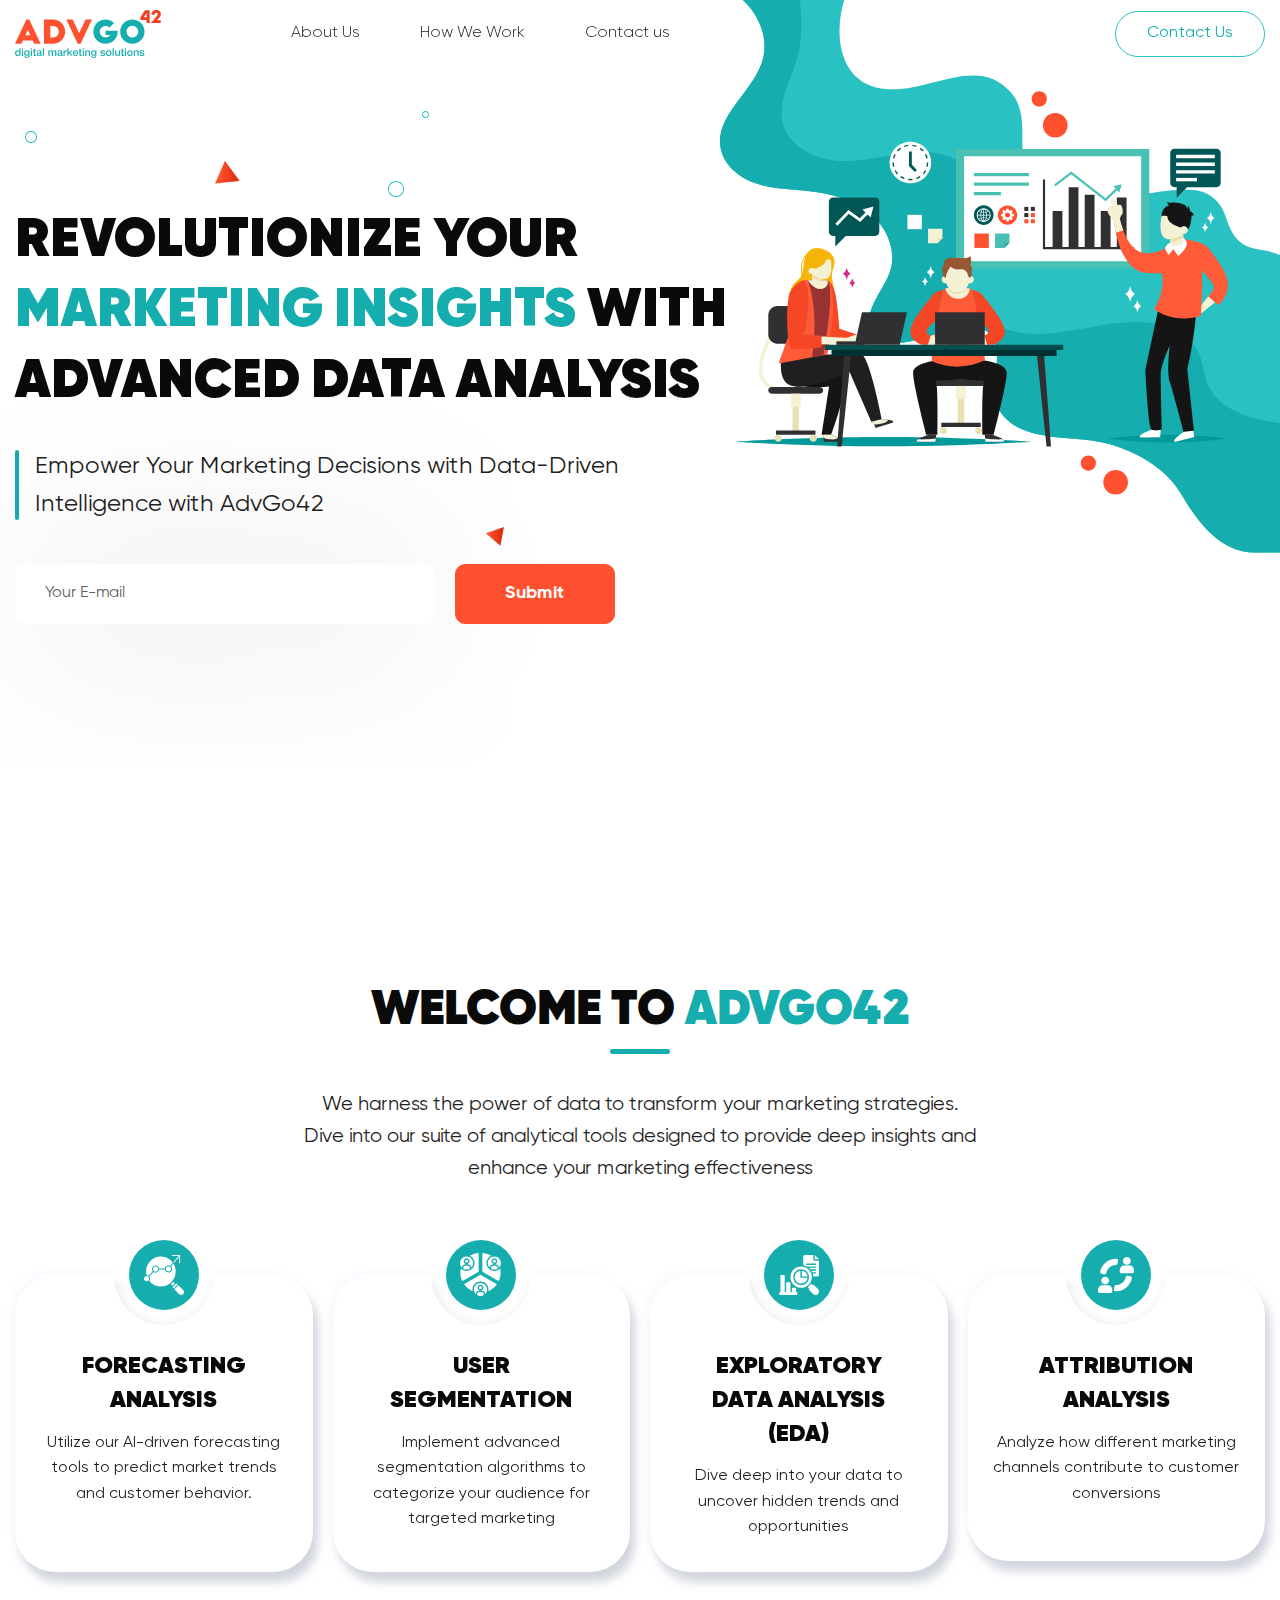
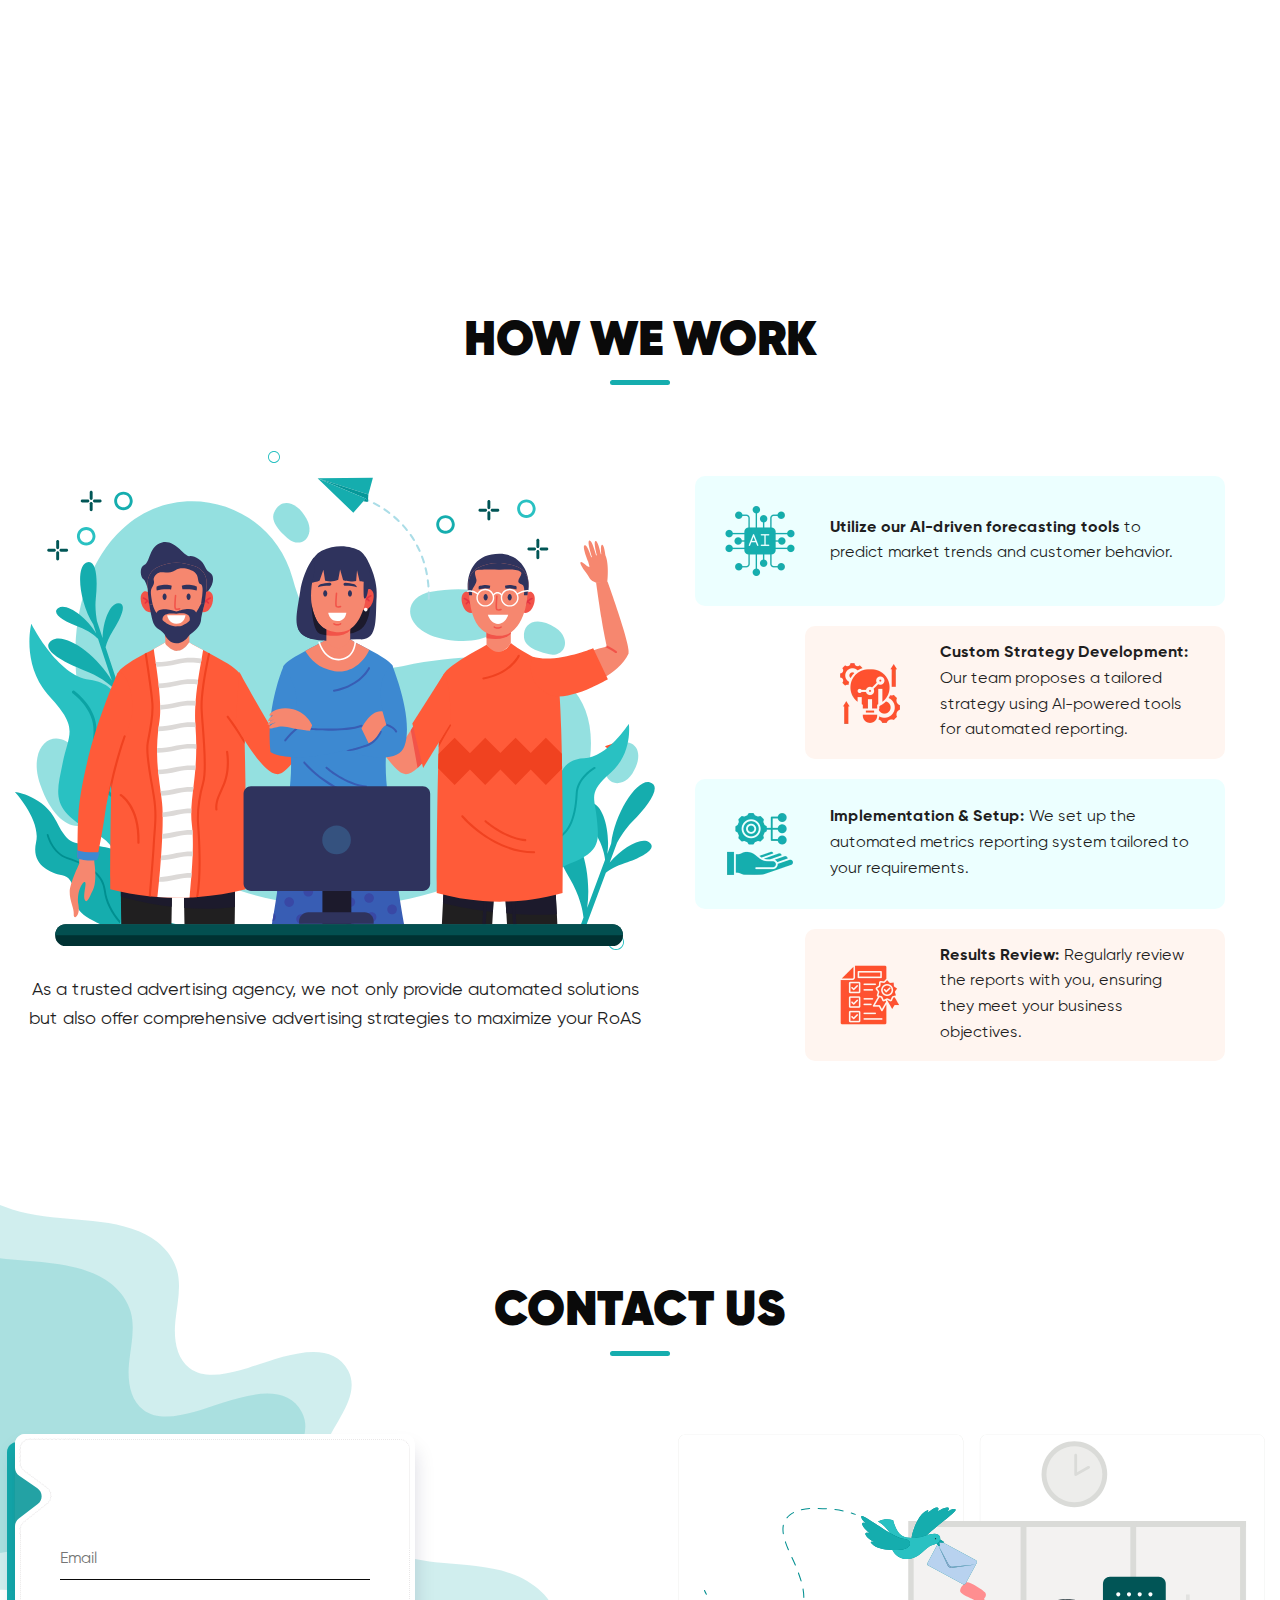
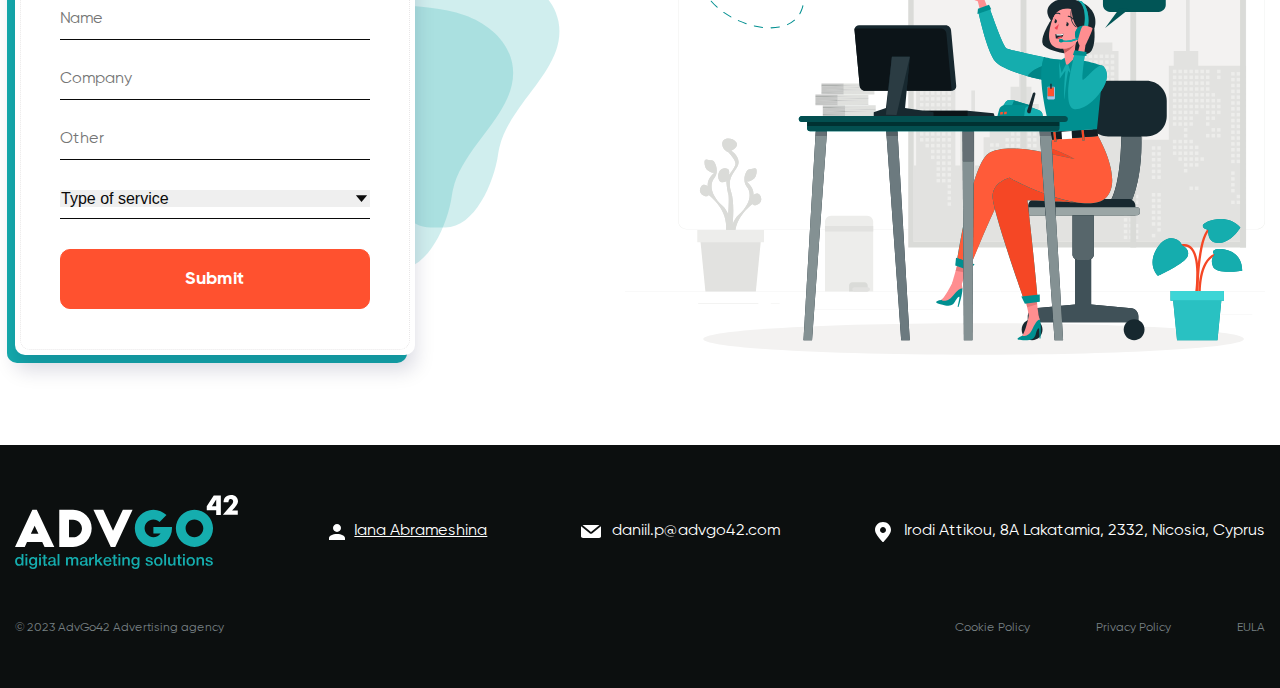
==== commit dfd545b5: "Updates" ====
--- a/index.html
+++ b/index.html
@@ -12,9 +12,9 @@
   <title>REVOLUTIONIZE YOUR MARKETING INSIGHTS WITH ADVANCED DATA ANALYSIS - ADVGO</title>
 
   <link rel="shortcut icon" href="images/favicon.svg" type="image/x-icon">
-  <link rel="stylesheet" href="css/main.min.css?_v=20231221012300">
-
-  <script defer="defer" src="js/main.min.js?_v=20231221012300"></script>
+  <link rel="stylesheet" href="css/main.min.css?_v=20231221100917">
+
+  <script defer="defer" src="js/main.min.js?_v=20231221100917"></script>
 </head>
 
 <body>
--- a/css/main.min.css
+++ b/css/main.min.css
@@ -1 +1 @@
-@charset "UTF-8";@font-face{font-family:Gilroy;font-display:swap;src:url(../fonts/Gilroy-Bold.woff2) format("woff2");font-weight:700;font-style:normal}@font-face{font-family:Gilroy;font-display:swap;src:url(../fonts/Gilroy-Heavy.woff2) format("woff2");font-weight:900;font-style:normal}@font-face{font-family:Gilroy;font-display:swap;src:url(../fonts/Gilroy-Light.woff2) format("woff2");font-weight:300;font-style:normal}@font-face{font-family:Gilroy;font-display:swap;src:url(../fonts/Gilroy-Regular.woff2) format("woff2");font-weight:400;font-style:normal}:root{--bs-font-family:Gilroy,sans-serif;--bs-font-size:16px;--bs-font-weight:400;--bs-line-height:1;--bs-font-color:#222;--bs-transition:.3s ease-in-out;--bs-radius:10px;--primary-color:#131313;--primary-hover-color:#2d2d2d;--secondary-color:#ff4040;--white-color:#fff;--black-color:#131313;--bs-shadow:0px 2px 3px rgba(#000 10%),0px 8px 3px rgba(#000 10%);--hover-shadow:0 0 5px 0 rgba(#000 10%),0 0 10px 0 rgba(#000 10%),0 0 15px 0 rgba(#000 10%)}*{padding:0;margin:0;border:0;-webkit-tap-highlight-color:transparent}*,:after,:before{-webkit-box-sizing:border-box;box-sizing:border-box}:active,:focus{outline:0}aside,footer,header,nav{display:block}html{opacity:0;scroll-behavior:smooth;-webkit-transition:opacity .8s ease-in-out;transition:opacity .8s ease-in-out}html.loaded{opacity:1}html.lock{overflow:hidden;-ms-touch-action:none;touch-action:none}body,html{width:100%;height:100%;min-width:320px}body{-ms-scroll-chaining:none;overscroll-behavior:none;font-size:16px;font-size:var(--bs-font-size);font-family:Gilroy,sans-serif;font-family:var(--bs-font-family);font-weight:400;font-weight:var(--bs-font-weight);line-height:1;line-height:var(--bs-line-height);text-rendering:optimizelegibility;-webkit-text-size-adjust:100%;-moz-text-size-adjust:100%;-ms-text-size-adjust:100%;text-size-adjust:100%;-moz-osx-font-smoothing:grayscale;-webkit-font-smoothing:antialiased}button,input,textarea{font-family:inherit}input::-ms-clear{display:none}input[type=number]{-moz-appearance:textfield}input[type=number]::-webkit-inner-spin-button,input[type=number]::-webkit-outer-spin-button{-webkit-appearance:none}button{cursor:pointer;-webkit-user-select:none;-moz-user-select:none;-ms-user-select:none;user-select:none}button::-moz-focus-inner{padding:0;border:0}a{-webkit-text-decoration:none;text-decoration:none;-webkit-user-select:none;-moz-user-select:none;-ms-user-select:none;user-select:none}a:active,a:focus{outline:0}a:visited{-webkit-text-decoration:none;text-decoration:none}a:hover{-webkit-text-decoration:none;text-decoration:none}li,ul{list-style:none}img{vertical-align:top}h1,h2,h3,h4,h5,h6{font-size:inherit;font-weight:400}sup{color:inherit}[data-aos][data-aos][data-aos-duration="50"],body[data-aos-duration="50"] [data-aos]{-webkit-transition-duration:50ms;transition-duration:50ms}[data-aos][data-aos][data-aos-delay="50"],body[data-aos-delay="50"] [data-aos]{-webkit-transition-delay:0;transition-delay:0}[data-aos][data-aos][data-aos-delay="50"].aos-animate,body[data-aos-delay="50"] [data-aos].aos-animate{-webkit-transition-delay:50ms;transition-delay:50ms}[data-aos][data-aos][data-aos-duration="100"],body[data-aos-duration="100"] [data-aos]{-webkit-transition-duration:.1s;transition-duration:.1s}[data-aos][data-aos][data-aos-delay="100"],body[data-aos-delay="100"] [data-aos]{-webkit-transition-delay:0;transition-delay:0}[data-aos][data-aos][data-aos-delay="100"].aos-animate,body[data-aos-delay="100"] [data-aos].aos-animate{-webkit-transition-delay:.1s;transition-delay:.1s}[data-aos][data-aos][data-aos-duration="150"],body[data-aos-duration="150"] [data-aos]{-webkit-transition-duration:.15s;transition-duration:.15s}[data-aos][data-aos][data-aos-delay="150"],body[data-aos-delay="150"] [data-aos]{-webkit-transition-delay:0;transition-delay:0}[data-aos][data-aos][data-aos-delay="150"].aos-animate,body[data-aos-delay="150"] [data-aos].aos-animate{-webkit-transition-delay:.15s;transition-delay:.15s}[data-aos][data-aos][data-aos-duration="200"],body[data-aos-duration="200"] [data-aos]{-webkit-transition-duration:.2s;transition-duration:.2s}[data-aos][data-aos][data-aos-delay="200"],body[data-aos-delay="200"] [data-aos]{-webkit-transition-delay:0;transition-delay:0}[data-aos][data-aos][data-aos-delay="200"].aos-animate,body[data-aos-delay="200"] [data-aos].aos-animate{-webkit-transition-delay:.2s;transition-delay:.2s}[data-aos][data-aos][data-aos-duration="250"],body[data-aos-duration="250"] [data-aos]{-webkit-transition-duration:.25s;transition-duration:.25s}[data-aos][data-aos][data-aos-delay="250"],body[data-aos-delay="250"] [data-aos]{-webkit-transition-delay:0;transition-delay:0}[data-aos][data-aos][data-aos-delay="250"].aos-animate,body[data-aos-delay="250"] [data-aos].aos-animate{-webkit-transition-delay:.25s;transition-delay:.25s}[data-aos][data-aos][data-aos-duration="300"],body[data-aos-duration="300"] [data-aos]{-webkit-transition-duration:.3s;transition-duration:.3s}[data-aos][data-aos][data-aos-delay="300"],body[data-aos-delay="300"] [data-aos]{-webkit-transition-delay:0;transition-delay:0}[data-aos][data-aos][data-aos-delay="300"].aos-animate,body[data-aos-delay="300"] [data-aos].aos-animate{-webkit-transition-delay:.3s;transition-delay:.3s}[data-aos][data-aos][data-aos-duration="350"],body[data-aos-duration="350"] [data-aos]{-webkit-transition-duration:.35s;transition-duration:.35s}[data-aos][data-aos][data-aos-delay="350"],body[data-aos-delay="350"] [data-aos]{-webkit-transition-delay:0;transition-delay:0}[data-aos][data-aos][data-aos-delay="350"].aos-animate,body[data-aos-delay="350"] [data-aos].aos-animate{-webkit-transition-delay:.35s;transition-delay:.35s}[data-aos][data-aos][data-aos-duration="400"],body[data-aos-duration="400"] [data-aos]{-webkit-transition-duration:.4s;transition-duration:.4s}[data-aos][data-aos][data-aos-delay="400"],body[data-aos-delay="400"] [data-aos]{-webkit-transition-delay:0;transition-delay:0}[data-aos][data-aos][data-aos-delay="400"].aos-animate,body[data-aos-delay="400"] [data-aos].aos-animate{-webkit-transition-delay:.4s;transition-delay:.4s}[data-aos][data-aos][data-aos-duration="450"],body[data-aos-duration="450"] [data-aos]{-webkit-transition-duration:.45s;transition-duration:.45s}[data-aos][data-aos][data-aos-delay="450"],body[data-aos-delay="450"] [data-aos]{-webkit-transition-delay:0;transition-delay:0}[data-aos][data-aos][data-aos-delay="450"].aos-animate,body[data-aos-delay="450"] [data-aos].aos-animate{-webkit-transition-delay:.45s;transition-delay:.45s}[data-aos][data-aos][data-aos-duration="500"],body[data-aos-duration="500"] [data-aos]{-webkit-transition-duration:.5s;transition-duration:.5s}[data-aos][data-aos][data-aos-delay="500"],body[data-aos-delay="500"] [data-aos]{-webkit-transition-delay:0;transition-delay:0}[data-aos][data-aos][data-aos-delay="500"].aos-animate,body[data-aos-delay="500"] [data-aos].aos-animate{-webkit-transition-delay:.5s;transition-delay:.5s}[data-aos][data-aos][data-aos-duration="550"],body[data-aos-duration="550"] [data-aos]{-webkit-transition-duration:.55s;transition-duration:.55s}[data-aos][data-aos][data-aos-delay="550"],body[data-aos-delay="550"] [data-aos]{-webkit-transition-delay:0;transition-delay:0}[data-aos][data-aos][data-aos-delay="550"].aos-animate,body[data-aos-delay="550"] [data-aos].aos-animate{-webkit-transition-delay:.55s;transition-delay:.55s}[data-aos][data-aos][data-aos-duration="600"],body[data-aos-duration="600"] [data-aos]{-webkit-transition-duration:.6s;transition-duration:.6s}[data-aos][data-aos][data-aos-delay="600"],body[data-aos-delay="600"] [data-aos]{-webkit-transition-delay:0;transition-delay:0}[data-aos][data-aos][data-aos-delay="600"].aos-animate,body[data-aos-delay="600"] [data-aos].aos-animate{-webkit-transition-delay:.6s;transition-delay:.6s}[data-aos][data-aos][data-aos-duration="650"],body[data-aos-duration="650"] [data-aos]{-webkit-transition-duration:.65s;transition-duration:.65s}[data-aos][data-aos][data-aos-delay="650"],body[data-aos-delay="650"] [data-aos]{-webkit-transition-delay:0;transition-delay:0}[data-aos][data-aos][data-aos-delay="650"].aos-animate,body[data-aos-delay="650"] [data-aos].aos-animate{-webkit-transition-delay:.65s;transition-delay:.65s}[data-aos][data-aos][data-aos-duration="700"],body[data-aos-duration="700"] [data-aos]{-webkit-transition-duration:.7s;transition-duration:.7s}[data-aos][data-aos][data-aos-delay="700"],body[data-aos-delay="700"] [data-aos]{-webkit-transition-delay:0;transition-delay:0}[data-aos][data-aos][data-aos-delay="700"].aos-animate,body[data-aos-delay="700"] [data-aos].aos-animate{-webkit-transition-delay:.7s;transition-delay:.7s}[data-aos][data-aos][data-aos-duration="750"],body[data-aos-duration="750"] [data-aos]{-webkit-transition-duration:.75s;transition-duration:.75s}[data-aos][data-aos][data-aos-delay="750"],body[data-aos-delay="750"] [data-aos]{-webkit-transition-delay:0;transition-delay:0}[data-aos][data-aos][data-aos-delay="750"].aos-animate,body[data-aos-delay="750"] [data-aos].aos-animate{-webkit-transition-delay:.75s;transition-delay:.75s}[data-aos][data-aos][data-aos-duration="800"],body[data-aos-duration="800"] [data-aos]{-webkit-transition-duration:.8s;transition-duration:.8s}[data-aos][data-aos][data-aos-delay="800"],body[data-aos-delay="800"] [data-aos]{-webkit-transition-delay:0;transition-delay:0}[data-aos][data-aos][data-aos-delay="800"].aos-animate,body[data-aos-delay="800"] [data-aos].aos-animate{-webkit-transition-delay:.8s;transition-delay:.8s}[data-aos][data-aos][data-aos-duration="850"],body[data-aos-duration="850"] [data-aos]{-webkit-transition-duration:.85s;transition-duration:.85s}[data-aos][data-aos][data-aos-delay="850"],body[data-aos-delay="850"] [data-aos]{-webkit-transition-delay:0;transition-delay:0}[data-aos][data-aos][data-aos-delay="850"].aos-animate,body[data-aos-delay="850"] [data-aos].aos-animate{-webkit-transition-delay:.85s;transition-delay:.85s}[data-aos][data-aos][data-aos-duration="900"],body[data-aos-duration="900"] [data-aos]{-webkit-transition-duration:.9s;transition-duration:.9s}[data-aos][data-aos][data-aos-delay="900"],body[data-aos-delay="900"] [data-aos]{-webkit-transition-delay:0;transition-delay:0}[data-aos][data-aos][data-aos-delay="900"].aos-animate,body[data-aos-delay="900"] [data-aos].aos-animate{-webkit-transition-delay:.9s;transition-delay:.9s}[data-aos][data-aos][data-aos-duration="950"],body[data-aos-duration="950"] [data-aos]{-webkit-transition-duration:.95s;transition-duration:.95s}[data-aos][data-aos][data-aos-delay="950"],body[data-aos-delay="950"] [data-aos]{-webkit-transition-delay:0;transition-delay:0}[data-aos][data-aos][data-aos-delay="950"].aos-animate,body[data-aos-delay="950"] [data-aos].aos-animate{-webkit-transition-delay:.95s;transition-delay:.95s}[data-aos][data-aos][data-aos-duration="1000"],body[data-aos-duration="1000"] [data-aos]{-webkit-transition-duration:1s;transition-duration:1s}[data-aos][data-aos][data-aos-delay="1000"],body[data-aos-delay="1000"] [data-aos]{-webkit-transition-delay:0;transition-delay:0}[data-aos][data-aos][data-aos-delay="1000"].aos-animate,body[data-aos-delay="1000"] [data-aos].aos-animate{-webkit-transition-delay:1s;transition-delay:1s}[data-aos][data-aos][data-aos-duration="1050"],body[data-aos-duration="1050"] [data-aos]{-webkit-transition-duration:1.05s;transition-duration:1.05s}[data-aos][data-aos][data-aos-delay="1050"],body[data-aos-delay="1050"] [data-aos]{-webkit-transition-delay:0;transition-delay:0}[data-aos][data-aos][data-aos-delay="1050"].aos-animate,body[data-aos-delay="1050"] [data-aos].aos-animate{-webkit-transition-delay:1.05s;transition-delay:1.05s}[data-aos][data-aos][data-aos-duration="1100"],body[data-aos-duration="1100"] [data-aos]{-webkit-transition-duration:1.1s;transition-duration:1.1s}[data-aos][data-aos][data-aos-delay="1100"],body[data-aos-delay="1100"] [data-aos]{-webkit-transition-delay:0;transition-delay:0}[data-aos][data-aos][data-aos-delay="1100"].aos-animate,body[data-aos-delay="1100"] [data-aos].aos-animate{-webkit-transition-delay:1.1s;transition-delay:1.1s}[data-aos][data-aos][data-aos-duration="1150"],body[data-aos-duration="1150"] [data-aos]{-webkit-transition-duration:1.15s;transition-duration:1.15s}[data-aos][data-aos][data-aos-delay="1150"],body[data-aos-delay="1150"] [data-aos]{-webkit-transition-delay:0;transition-delay:0}[data-aos][data-aos][data-aos-delay="1150"].aos-animate,body[data-aos-delay="1150"] [data-aos].aos-animate{-webkit-transition-delay:1.15s;transition-delay:1.15s}[data-aos][data-aos][data-aos-duration="1200"],body[data-aos-duration="1200"] [data-aos]{-webkit-transition-duration:1.2s;transition-duration:1.2s}[data-aos][data-aos][data-aos-delay="1200"],body[data-aos-delay="1200"] [data-aos]{-webkit-transition-delay:0;transition-delay:0}[data-aos][data-aos][data-aos-delay="1200"].aos-animate,body[data-aos-delay="1200"] [data-aos].aos-animate{-webkit-transition-delay:1.2s;transition-delay:1.2s}[data-aos][data-aos][data-aos-duration="1250"],body[data-aos-duration="1250"] [data-aos]{-webkit-transition-duration:1.25s;transition-duration:1.25s}[data-aos][data-aos][data-aos-delay="1250"],body[data-aos-delay="1250"] [data-aos]{-webkit-transition-delay:0;transition-delay:0}[data-aos][data-aos][data-aos-delay="1250"].aos-animate,body[data-aos-delay="1250"] [data-aos].aos-animate{-webkit-transition-delay:1.25s;transition-delay:1.25s}[data-aos][data-aos][data-aos-duration="1300"],body[data-aos-duration="1300"] [data-aos]{-webkit-transition-duration:1.3s;transition-duration:1.3s}[data-aos][data-aos][data-aos-delay="1300"],body[data-aos-delay="1300"] [data-aos]{-webkit-transition-delay:0;transition-delay:0}[data-aos][data-aos][data-aos-delay="1300"].aos-animate,body[data-aos-delay="1300"] [data-aos].aos-animate{-webkit-transition-delay:1.3s;transition-delay:1.3s}[data-aos][data-aos][data-aos-duration="1350"],body[data-aos-duration="1350"] [data-aos]{-webkit-transition-duration:1.35s;transition-duration:1.35s}[data-aos][data-aos][data-aos-delay="1350"],body[data-aos-delay="1350"] [data-aos]{-webkit-transition-delay:0;transition-delay:0}[data-aos][data-aos][data-aos-delay="1350"].aos-animate,body[data-aos-delay="1350"] [data-aos].aos-animate{-webkit-transition-delay:1.35s;transition-delay:1.35s}[data-aos][data-aos][data-aos-duration="1400"],body[data-aos-duration="1400"] [data-aos]{-webkit-transition-duration:1.4s;transition-duration:1.4s}[data-aos][data-aos][data-aos-delay="1400"],body[data-aos-delay="1400"] [data-aos]{-webkit-transition-delay:0;transition-delay:0}[data-aos][data-aos][data-aos-delay="1400"].aos-animate,body[data-aos-delay="1400"] [data-aos].aos-animate{-webkit-transition-delay:1.4s;transition-delay:1.4s}[data-aos][data-aos][data-aos-duration="1450"],body[data-aos-duration="1450"] [data-aos]{-webkit-transition-duration:1.45s;transition-duration:1.45s}[data-aos][data-aos][data-aos-delay="1450"],body[data-aos-delay="1450"] [data-aos]{-webkit-transition-delay:0;transition-delay:0}[data-aos][data-aos][data-aos-delay="1450"].aos-animate,body[data-aos-delay="1450"] [data-aos].aos-animate{-webkit-transition-delay:1.45s;transition-delay:1.45s}[data-aos][data-aos][data-aos-duration="1500"],body[data-aos-duration="1500"] [data-aos]{-webkit-transition-duration:1.5s;transition-duration:1.5s}[data-aos][data-aos][data-aos-delay="1500"],body[data-aos-delay="1500"] [data-aos]{-webkit-transition-delay:0;transition-delay:0}[data-aos][data-aos][data-aos-delay="1500"].aos-animate,body[data-aos-delay="1500"] [data-aos].aos-animate{-webkit-transition-delay:1.5s;transition-delay:1.5s}[data-aos][data-aos][data-aos-duration="1550"],body[data-aos-duration="1550"] [data-aos]{-webkit-transition-duration:1.55s;transition-duration:1.55s}[data-aos][data-aos][data-aos-delay="1550"],body[data-aos-delay="1550"] [data-aos]{-webkit-transition-delay:0;transition-delay:0}[data-aos][data-aos][data-aos-delay="1550"].aos-animate,body[data-aos-delay="1550"] [data-aos].aos-animate{-webkit-transition-delay:1.55s;transition-delay:1.55s}[data-aos][data-aos][data-aos-duration="1600"],body[data-aos-duration="1600"] [data-aos]{-webkit-transition-duration:1.6s;transition-duration:1.6s}[data-aos][data-aos][data-aos-delay="1600"],body[data-aos-delay="1600"] [data-aos]{-webkit-transition-delay:0;transition-delay:0}[data-aos][data-aos][data-aos-delay="1600"].aos-animate,body[data-aos-delay="1600"] [data-aos].aos-animate{-webkit-transition-delay:1.6s;transition-delay:1.6s}[data-aos][data-aos][data-aos-duration="1650"],body[data-aos-duration="1650"] [data-aos]{-webkit-transition-duration:1.65s;transition-duration:1.65s}[data-aos][data-aos][data-aos-delay="1650"],body[data-aos-delay="1650"] [data-aos]{-webkit-transition-delay:0;transition-delay:0}[data-aos][data-aos][data-aos-delay="1650"].aos-animate,body[data-aos-delay="1650"] [data-aos].aos-animate{-webkit-transition-delay:1.65s;transition-delay:1.65s}[data-aos][data-aos][data-aos-duration="1700"],body[data-aos-duration="1700"] [data-aos]{-webkit-transition-duration:1.7s;transition-duration:1.7s}[data-aos][data-aos][data-aos-delay="1700"],body[data-aos-delay="1700"] [data-aos]{-webkit-transition-delay:0;transition-delay:0}[data-aos][data-aos][data-aos-delay="1700"].aos-animate,body[data-aos-delay="1700"] [data-aos].aos-animate{-webkit-transition-delay:1.7s;transition-delay:1.7s}[data-aos][data-aos][data-aos-duration="1750"],body[data-aos-duration="1750"] [data-aos]{-webkit-transition-duration:1.75s;transition-duration:1.75s}[data-aos][data-aos][data-aos-delay="1750"],body[data-aos-delay="1750"] [data-aos]{-webkit-transition-delay:0;transition-delay:0}[data-aos][data-aos][data-aos-delay="1750"].aos-animate,body[data-aos-delay="1750"] [data-aos].aos-animate{-webkit-transition-delay:1.75s;transition-delay:1.75s}[data-aos][data-aos][data-aos-duration="1800"],body[data-aos-duration="1800"] [data-aos]{-webkit-transition-duration:1.8s;transition-duration:1.8s}[data-aos][data-aos][data-aos-delay="1800"],body[data-aos-delay="1800"] [data-aos]{-webkit-transition-delay:0;transition-delay:0}[data-aos][data-aos][data-aos-delay="1800"].aos-animate,body[data-aos-delay="1800"] [data-aos].aos-animate{-webkit-transition-delay:1.8s;transition-delay:1.8s}[data-aos][data-aos][data-aos-duration="1850"],body[data-aos-duration="1850"] [data-aos]{-webkit-transition-duration:1.85s;transition-duration:1.85s}[data-aos][data-aos][data-aos-delay="1850"],body[data-aos-delay="1850"] [data-aos]{-webkit-transition-delay:0;transition-delay:0}[data-aos][data-aos][data-aos-delay="1850"].aos-animate,body[data-aos-delay="1850"] [data-aos].aos-animate{-webkit-transition-delay:1.85s;transition-delay:1.85s}[data-aos][data-aos][data-aos-duration="1900"],body[data-aos-duration="1900"] [data-aos]{-webkit-transition-duration:1.9s;transition-duration:1.9s}[data-aos][data-aos][data-aos-delay="1900"],body[data-aos-delay="1900"] [data-aos]{-webkit-transition-delay:0;transition-delay:0}[data-aos][data-aos][data-aos-delay="1900"].aos-animate,body[data-aos-delay="1900"] [data-aos].aos-animate{-webkit-transition-delay:1.9s;transition-delay:1.9s}[data-aos][data-aos][data-aos-duration="1950"],body[data-aos-duration="1950"] [data-aos]{-webkit-transition-duration:1.95s;transition-duration:1.95s}[data-aos][data-aos][data-aos-delay="1950"],body[data-aos-delay="1950"] [data-aos]{-webkit-transition-delay:0;transition-delay:0}[data-aos][data-aos][data-aos-delay="1950"].aos-animate,body[data-aos-delay="1950"] [data-aos].aos-animate{-webkit-transition-delay:1.95s;transition-delay:1.95s}[data-aos][data-aos][data-aos-duration="2000"],body[data-aos-duration="2000"] [data-aos]{-webkit-transition-duration:2s;transition-duration:2s}[data-aos][data-aos][data-aos-delay="2000"],body[data-aos-delay="2000"] [data-aos]{-webkit-transition-delay:0;transition-delay:0}[data-aos][data-aos][data-aos-delay="2000"].aos-animate,body[data-aos-delay="2000"] [data-aos].aos-animate{-webkit-transition-delay:2s;transition-delay:2s}[data-aos][data-aos][data-aos-duration="2050"],body[data-aos-duration="2050"] [data-aos]{-webkit-transition-duration:2.05s;transition-duration:2.05s}[data-aos][data-aos][data-aos-delay="2050"],body[data-aos-delay="2050"] [data-aos]{-webkit-transition-delay:0;transition-delay:0}[data-aos][data-aos][data-aos-delay="2050"].aos-animate,body[data-aos-delay="2050"] [data-aos].aos-animate{-webkit-transition-delay:2.05s;transition-delay:2.05s}[data-aos][data-aos][data-aos-duration="2100"],body[data-aos-duration="2100"] [data-aos]{-webkit-transition-duration:2.1s;transition-duration:2.1s}[data-aos][data-aos][data-aos-delay="2100"],body[data-aos-delay="2100"] [data-aos]{-webkit-transition-delay:0;transition-delay:0}[data-aos][data-aos][data-aos-delay="2100"].aos-animate,body[data-aos-delay="2100"] [data-aos].aos-animate{-webkit-transition-delay:2.1s;transition-delay:2.1s}[data-aos][data-aos][data-aos-duration="2150"],body[data-aos-duration="2150"] [data-aos]{-webkit-transition-duration:2.15s;transition-duration:2.15s}[data-aos][data-aos][data-aos-delay="2150"],body[data-aos-delay="2150"] [data-aos]{-webkit-transition-delay:0;transition-delay:0}[data-aos][data-aos][data-aos-delay="2150"].aos-animate,body[data-aos-delay="2150"] [data-aos].aos-animate{-webkit-transition-delay:2.15s;transition-delay:2.15s}[data-aos][data-aos][data-aos-duration="2200"],body[data-aos-duration="2200"] [data-aos]{-webkit-transition-duration:2.2s;transition-duration:2.2s}[data-aos][data-aos][data-aos-delay="2200"],body[data-aos-delay="2200"] [data-aos]{-webkit-transition-delay:0;transition-delay:0}[data-aos][data-aos][data-aos-delay="2200"].aos-animate,body[data-aos-delay="2200"] [data-aos].aos-animate{-webkit-transition-delay:2.2s;transition-delay:2.2s}[data-aos][data-aos][data-aos-duration="2250"],body[data-aos-duration="2250"] [data-aos]{-webkit-transition-duration:2.25s;transition-duration:2.25s}[data-aos][data-aos][data-aos-delay="2250"],body[data-aos-delay="2250"] [data-aos]{-webkit-transition-delay:0;transition-delay:0}[data-aos][data-aos][data-aos-delay="2250"].aos-animate,body[data-aos-delay="2250"] [data-aos].aos-animate{-webkit-transition-delay:2.25s;transition-delay:2.25s}[data-aos][data-aos][data-aos-duration="2300"],body[data-aos-duration="2300"] [data-aos]{-webkit-transition-duration:2.3s;transition-duration:2.3s}[data-aos][data-aos][data-aos-delay="2300"],body[data-aos-delay="2300"] [data-aos]{-webkit-transition-delay:0;transition-delay:0}[data-aos][data-aos][data-aos-delay="2300"].aos-animate,body[data-aos-delay="2300"] [data-aos].aos-animate{-webkit-transition-delay:2.3s;transition-delay:2.3s}[data-aos][data-aos][data-aos-duration="2350"],body[data-aos-duration="2350"] [data-aos]{-webkit-transition-duration:2.35s;transition-duration:2.35s}[data-aos][data-aos][data-aos-delay="2350"],body[data-aos-delay="2350"] [data-aos]{-webkit-transition-delay:0;transition-delay:0}[data-aos][data-aos][data-aos-delay="2350"].aos-animate,body[data-aos-delay="2350"] [data-aos].aos-animate{-webkit-transition-delay:2.35s;transition-delay:2.35s}[data-aos][data-aos][data-aos-duration="2400"],body[data-aos-duration="2400"] [data-aos]{-webkit-transition-duration:2.4s;transition-duration:2.4s}[data-aos][data-aos][data-aos-delay="2400"],body[data-aos-delay="2400"] [data-aos]{-webkit-transition-delay:0;transition-delay:0}[data-aos][data-aos][data-aos-delay="2400"].aos-animate,body[data-aos-delay="2400"] [data-aos].aos-animate{-webkit-transition-delay:2.4s;transition-delay:2.4s}[data-aos][data-aos][data-aos-duration="2450"],body[data-aos-duration="2450"] [data-aos]{-webkit-transition-duration:2.45s;transition-duration:2.45s}[data-aos][data-aos][data-aos-delay="2450"],body[data-aos-delay="2450"] [data-aos]{-webkit-transition-delay:0;transition-delay:0}[data-aos][data-aos][data-aos-delay="2450"].aos-animate,body[data-aos-delay="2450"] [data-aos].aos-animate{-webkit-transition-delay:2.45s;transition-delay:2.45s}[data-aos][data-aos][data-aos-duration="2500"],body[data-aos-duration="2500"] [data-aos]{-webkit-transition-duration:2.5s;transition-duration:2.5s}[data-aos][data-aos][data-aos-delay="2500"],body[data-aos-delay="2500"] [data-aos]{-webkit-transition-delay:0;transition-delay:0}[data-aos][data-aos][data-aos-delay="2500"].aos-animate,body[data-aos-delay="2500"] [data-aos].aos-animate{-webkit-transition-delay:2.5s;transition-delay:2.5s}[data-aos][data-aos][data-aos-duration="2550"],body[data-aos-duration="2550"] [data-aos]{-webkit-transition-duration:2.55s;transition-duration:2.55s}[data-aos][data-aos][data-aos-delay="2550"],body[data-aos-delay="2550"] [data-aos]{-webkit-transition-delay:0;transition-delay:0}[data-aos][data-aos][data-aos-delay="2550"].aos-animate,body[data-aos-delay="2550"] [data-aos].aos-animate{-webkit-transition-delay:2.55s;transition-delay:2.55s}[data-aos][data-aos][data-aos-duration="2600"],body[data-aos-duration="2600"] [data-aos]{-webkit-transition-duration:2.6s;transition-duration:2.6s}[data-aos][data-aos][data-aos-delay="2600"],body[data-aos-delay="2600"] [data-aos]{-webkit-transition-delay:0;transition-delay:0}[data-aos][data-aos][data-aos-delay="2600"].aos-animate,body[data-aos-delay="2600"] [data-aos].aos-animate{-webkit-transition-delay:2.6s;transition-delay:2.6s}[data-aos][data-aos][data-aos-duration="2650"],body[data-aos-duration="2650"] [data-aos]{-webkit-transition-duration:2.65s;transition-duration:2.65s}[data-aos][data-aos][data-aos-delay="2650"],body[data-aos-delay="2650"] [data-aos]{-webkit-transition-delay:0;transition-delay:0}[data-aos][data-aos][data-aos-delay="2650"].aos-animate,body[data-aos-delay="2650"] [data-aos].aos-animate{-webkit-transition-delay:2.65s;transition-delay:2.65s}[data-aos][data-aos][data-aos-duration="2700"],body[data-aos-duration="2700"] [data-aos]{-webkit-transition-duration:2.7s;transition-duration:2.7s}[data-aos][data-aos][data-aos-delay="2700"],body[data-aos-delay="2700"] [data-aos]{-webkit-transition-delay:0;transition-delay:0}[data-aos][data-aos][data-aos-delay="2700"].aos-animate,body[data-aos-delay="2700"] [data-aos].aos-animate{-webkit-transition-delay:2.7s;transition-delay:2.7s}[data-aos][data-aos][data-aos-duration="2750"],body[data-aos-duration="2750"] [data-aos]{-webkit-transition-duration:2.75s;transition-duration:2.75s}[data-aos][data-aos][data-aos-delay="2750"],body[data-aos-delay="2750"] [data-aos]{-webkit-transition-delay:0;transition-delay:0}[data-aos][data-aos][data-aos-delay="2750"].aos-animate,body[data-aos-delay="2750"] [data-aos].aos-animate{-webkit-transition-delay:2.75s;transition-delay:2.75s}[data-aos][data-aos][data-aos-duration="2800"],body[data-aos-duration="2800"] [data-aos]{-webkit-transition-duration:2.8s;transition-duration:2.8s}[data-aos][data-aos][data-aos-delay="2800"],body[data-aos-delay="2800"] [data-aos]{-webkit-transition-delay:0;transition-delay:0}[data-aos][data-aos][data-aos-delay="2800"].aos-animate,body[data-aos-delay="2800"] [data-aos].aos-animate{-webkit-transition-delay:2.8s;transition-delay:2.8s}[data-aos][data-aos][data-aos-duration="2850"],body[data-aos-duration="2850"] [data-aos]{-webkit-transition-duration:2.85s;transition-duration:2.85s}[data-aos][data-aos][data-aos-delay="2850"],body[data-aos-delay="2850"] [data-aos]{-webkit-transition-delay:0;transition-delay:0}[data-aos][data-aos][data-aos-delay="2850"].aos-animate,body[data-aos-delay="2850"] [data-aos].aos-animate{-webkit-transition-delay:2.85s;transition-delay:2.85s}[data-aos][data-aos][data-aos-duration="2900"],body[data-aos-duration="2900"] [data-aos]{-webkit-transition-duration:2.9s;transition-duration:2.9s}[data-aos][data-aos][data-aos-delay="2900"],body[data-aos-delay="2900"] [data-aos]{-webkit-transition-delay:0;transition-delay:0}[data-aos][data-aos][data-aos-delay="2900"].aos-animate,body[data-aos-delay="2900"] [data-aos].aos-animate{-webkit-transition-delay:2.9s;transition-delay:2.9s}[data-aos][data-aos][data-aos-duration="2950"],body[data-aos-duration="2950"] [data-aos]{-webkit-transition-duration:2.95s;transition-duration:2.95s}[data-aos][data-aos][data-aos-delay="2950"],body[data-aos-delay="2950"] [data-aos]{-webkit-transition-delay:0;transition-delay:0}[data-aos][data-aos][data-aos-delay="2950"].aos-animate,body[data-aos-delay="2950"] [data-aos].aos-animate{-webkit-transition-delay:2.95s;transition-delay:2.95s}[data-aos][data-aos][data-aos-duration="3000"],body[data-aos-duration="3000"] [data-aos]{-webkit-transition-duration:3s;transition-duration:3s}[data-aos][data-aos][data-aos-delay="3000"],body[data-aos-delay="3000"] [data-aos]{-webkit-transition-delay:0;transition-delay:0}[data-aos][data-aos][data-aos-delay="3000"].aos-animate,body[data-aos-delay="3000"] [data-aos].aos-animate{-webkit-transition-delay:3s;transition-delay:3s}[data-aos][data-aos][data-aos-easing=linear],body[data-aos-easing=linear] [data-aos]{-webkit-transition-timing-function:cubic-bezier(.25,.25,.75,.75);transition-timing-function:cubic-bezier(.25,.25,.75,.75)}[data-aos][data-aos][data-aos-easing=ease],body[data-aos-easing=ease] [data-aos]{-webkit-transition-timing-function:ease;transition-timing-function:ease}[data-aos][data-aos][data-aos-easing=ease-in],body[data-aos-easing=ease-in] [data-aos]{-webkit-transition-timing-function:ease-in;transition-timing-function:ease-in}[data-aos][data-aos][data-aos-easing=ease-out],body[data-aos-easing=ease-out] [data-aos]{-webkit-transition-timing-function:ease-out;transition-timing-function:ease-out}[data-aos][data-aos][data-aos-easing=ease-in-out],body[data-aos-easing=ease-in-out] [data-aos]{-webkit-transition-timing-function:ease-in-out;transition-timing-function:ease-in-out}[data-aos][data-aos][data-aos-easing=ease-in-back],body[data-aos-easing=ease-in-back] [data-aos]{-webkit-transition-timing-function:cubic-bezier(.6,-.28,.735,.045);transition-timing-function:cubic-bezier(.6,-.28,.735,.045)}[data-aos][data-aos][data-aos-easing=ease-out-back],body[data-aos-easing=ease-out-back] [data-aos]{-webkit-transition-timing-function:cubic-bezier(.175,.885,.32,1.275);transition-timing-function:cubic-bezier(.175,.885,.32,1.275)}[data-aos][data-aos][data-aos-easing=ease-in-out-back],body[data-aos-easing=ease-in-out-back] [data-aos]{-webkit-transition-timing-function:cubic-bezier(.68,-.55,.265,1.55);transition-timing-function:cubic-bezier(.68,-.55,.265,1.55)}[data-aos][data-aos][data-aos-easing=ease-in-sine],body[data-aos-easing=ease-in-sine] [data-aos]{-webkit-transition-timing-function:cubic-bezier(.47,0,.745,.715);transition-timing-function:cubic-bezier(.47,0,.745,.715)}[data-aos][data-aos][data-aos-easing=ease-out-sine],body[data-aos-easing=ease-out-sine] [data-aos]{-webkit-transition-timing-function:cubic-bezier(.39,.575,.565,1);transition-timing-function:cubic-bezier(.39,.575,.565,1)}[data-aos][data-aos][data-aos-easing=ease-in-out-sine],body[data-aos-easing=ease-in-out-sine] [data-aos]{-webkit-transition-timing-function:cubic-bezier(.445,.05,.55,.95);transition-timing-function:cubic-bezier(.445,.05,.55,.95)}[data-aos][data-aos][data-aos-easing=ease-in-quad],body[data-aos-easing=ease-in-quad] [data-aos]{-webkit-transition-timing-function:cubic-bezier(.55,.085,.68,.53);transition-timing-function:cubic-bezier(.55,.085,.68,.53)}[data-aos][data-aos][data-aos-easing=ease-out-quad],body[data-aos-easing=ease-out-quad] [data-aos]{-webkit-transition-timing-function:cubic-bezier(.25,.46,.45,.94);transition-timing-function:cubic-bezier(.25,.46,.45,.94)}[data-aos][data-aos][data-aos-easing=ease-in-out-quad],body[data-aos-easing=ease-in-out-quad] [data-aos]{-webkit-transition-timing-function:cubic-bezier(.455,.03,.515,.955);transition-timing-function:cubic-bezier(.455,.03,.515,.955)}[data-aos][data-aos][data-aos-easing=ease-in-cubic],body[data-aos-easing=ease-in-cubic] [data-aos]{-webkit-transition-timing-function:cubic-bezier(.55,.085,.68,.53);transition-timing-function:cubic-bezier(.55,.085,.68,.53)}[data-aos][data-aos][data-aos-easing=ease-out-cubic],body[data-aos-easing=ease-out-cubic] [data-aos]{-webkit-transition-timing-function:cubic-bezier(.25,.46,.45,.94);transition-timing-function:cubic-bezier(.25,.46,.45,.94)}[data-aos][data-aos][data-aos-easing=ease-in-out-cubic],body[data-aos-easing=ease-in-out-cubic] [data-aos]{-webkit-transition-timing-function:cubic-bezier(.455,.03,.515,.955);transition-timing-function:cubic-bezier(.455,.03,.515,.955)}[data-aos][data-aos][data-aos-easing=ease-in-quart],body[data-aos-easing=ease-in-quart] [data-aos]{-webkit-transition-timing-function:cubic-bezier(.55,.085,.68,.53);transition-timing-function:cubic-bezier(.55,.085,.68,.53)}[data-aos][data-aos][data-aos-easing=ease-out-quart],body[data-aos-easing=ease-out-quart] [data-aos]{-webkit-transition-timing-function:cubic-bezier(.25,.46,.45,.94);transition-timing-function:cubic-bezier(.25,.46,.45,.94)}[data-aos][data-aos][data-aos-easing=ease-in-out-quart],body[data-aos-easing=ease-in-out-quart] [data-aos]{-webkit-transition-timing-function:cubic-bezier(.455,.03,.515,.955);transition-timing-function:cubic-bezier(.455,.03,.515,.955)}[data-aos^=fade][data-aos^=fade]{opacity:0;-webkit-transition-property:opacity,-webkit-transform;transition-property:opacity,-webkit-transform;transition-property:opacity,transform;transition-property:opacity,transform,-webkit-transform}[data-aos^=fade][data-aos^=fade].aos-animate{opacity:1;-webkit-transform:translateZ(0);transform:translateZ(0)}[data-aos=fade-up]{-webkit-transform:translate3d(0,100px,0);transform:translate3d(0,100px,0)}[data-aos=fade-down]{-webkit-transform:translate3d(0,-100px,0);transform:translate3d(0,-100px,0)}[data-aos=fade-right]{-webkit-transform:translate3d(-100px,0,0);transform:translate3d(-100px,0,0)}[data-aos=fade-left]{-webkit-transform:translate3d(100px,0,0);transform:translate3d(100px,0,0)}[data-aos=fade-up-right]{-webkit-transform:translate3d(-100px,100px,0);transform:translate3d(-100px,100px,0)}[data-aos=fade-up-left]{-webkit-transform:translate3d(100px,100px,0);transform:translate3d(100px,100px,0)}[data-aos=fade-down-right]{-webkit-transform:translate3d(-100px,-100px,0);transform:translate3d(-100px,-100px,0)}[data-aos=fade-down-left]{-webkit-transform:translate3d(100px,-100px,0);transform:translate3d(100px,-100px,0)}[data-aos^=zoom][data-aos^=zoom]{opacity:0;-webkit-transition-property:opacity,-webkit-transform;transition-property:opacity,-webkit-transform;transition-property:opacity,transform;transition-property:opacity,transform,-webkit-transform}[data-aos^=zoom][data-aos^=zoom].aos-animate{opacity:1;-webkit-transform:translateZ(0) scale(1);transform:translateZ(0) scale(1)}[data-aos=zoom-in]{-webkit-transform:scale(.6);-ms-transform:scale(.6);transform:scale(.6)}[data-aos=zoom-in-up]{-webkit-transform:translate3d(0,100px,0) scale(.6);transform:translate3d(0,100px,0) scale(.6)}[data-aos=zoom-in-down]{-webkit-transform:translate3d(0,-100px,0) scale(.6);transform:translate3d(0,-100px,0) scale(.6)}[data-aos=zoom-in-right]{-webkit-transform:translate3d(-100px,0,0) scale(.6);transform:translate3d(-100px,0,0) scale(.6)}[data-aos=zoom-in-left]{-webkit-transform:translate3d(100px,0,0) scale(.6);transform:translate3d(100px,0,0) scale(.6)}[data-aos=zoom-out]{-webkit-transform:scale(1.2);-ms-transform:scale(1.2);transform:scale(1.2)}[data-aos=zoom-out-up]{-webkit-transform:translate3d(0,100px,0) scale(1.2);transform:translate3d(0,100px,0) scale(1.2)}[data-aos=zoom-out-down]{-webkit-transform:translate3d(0,-100px,0) scale(1.2);transform:translate3d(0,-100px,0) scale(1.2)}[data-aos=zoom-out-right]{-webkit-transform:translate3d(-100px,0,0) scale(1.2);transform:translate3d(-100px,0,0) scale(1.2)}[data-aos=zoom-out-left]{-webkit-transform:translate3d(100px,0,0) scale(1.2);transform:translate3d(100px,0,0) scale(1.2)}[data-aos^=slide][data-aos^=slide]{-webkit-transition-property:-webkit-transform;transition-property:-webkit-transform;transition-property:transform;transition-property:transform,-webkit-transform}[data-aos^=slide][data-aos^=slide].aos-animate{-webkit-transform:translateZ(0);transform:translateZ(0)}[data-aos=slide-up]{-webkit-transform:translate3d(0,100%,0);transform:translate3d(0,100%,0)}[data-aos=slide-down]{-webkit-transform:translate3d(0,-100%,0);transform:translate3d(0,-100%,0)}[data-aos=slide-right]{-webkit-transform:translate3d(-100%,0,0);transform:translate3d(-100%,0,0)}[data-aos=slide-left]{-webkit-transform:translate3d(100%,0,0);transform:translate3d(100%,0,0)}[data-aos^=flip][data-aos^=flip]{-webkit-backface-visibility:hidden;backface-visibility:hidden;-webkit-transition-property:-webkit-transform;transition-property:-webkit-transform;transition-property:transform;transition-property:transform,-webkit-transform}[data-aos=flip-left]{-webkit-transform:perspective(2500px) rotateY(-100deg);transform:perspective(2500px) rotateY(-100deg)}[data-aos=flip-left].aos-animate{-webkit-transform:perspective(2500px) rotateY(0);transform:perspective(2500px) rotateY(0)}[data-aos=flip-right]{-webkit-transform:perspective(2500px) rotateY(100deg);transform:perspective(2500px) rotateY(100deg)}[data-aos=flip-right].aos-animate{-webkit-transform:perspective(2500px) rotateY(0);transform:perspective(2500px) rotateY(0)}[data-aos=flip-up]{-webkit-transform:perspective(2500px) rotateX(-100deg);transform:perspective(2500px) rotateX(-100deg)}[data-aos=flip-up].aos-animate{-webkit-transform:perspective(2500px) rotateX(0);transform:perspective(2500px) rotateX(0)}[data-aos=flip-down]{-webkit-transform:perspective(2500px) rotateX(100deg);transform:perspective(2500px) rotateX(100deg)}[data-aos=flip-down].aos-animate{-webkit-transform:perspective(2500px) rotateX(0);transform:perspective(2500px) rotateX(0)}@font-face{font-family:swiper-icons;src:url("data:application/font-woff;charset=utf-8;base64, [base64]//wADZ2x5ZgAAAywAAADMAAAD2MHtryVoZWFkAAABbAAAADAAAAA2E2+eoWhoZWEAAAGcAAAAHwAAACQC9gDzaG10eAAAAigAAAAZAAAArgJkABFsb2NhAAAC0AAAAFoAAABaFQAUGG1heHAAAAG8AAAAHwAAACAAcABAbmFtZQAAA/gAAAE5AAACXvFdBwlwb3N0AAAFNAAAAGIAAACE5s74hXjaY2BkYGAAYpf5Hu/j+W2+MnAzMYDAzaX6QjD6/4//Bxj5GA8AuRwMYGkAPywL13jaY2BkYGA88P8Agx4j+/8fQDYfA1AEBWgDAIB2BOoAeNpjYGRgYNBh4GdgYgABEMnIABJzYNADCQAACWgAsQB42mNgYfzCOIGBlYGB0YcxjYGBwR1Kf2WQZGhhYGBiYGVmgAFGBiQQkOaawtDAoMBQxXjg/wEGPcYDDA4wNUA2CCgwsAAAO4EL6gAAeNpj2M0gyAACqxgGNWBkZ2D4/wMA+xkDdgAAAHjaY2BgYGaAYBkGRgYQiAHyGMF8FgYHIM3DwMHABGQrMOgyWDLEM1T9/w8UBfEMgLzE////P/5//f/V/xv+r4eaAAeMbAxwIUYmIMHEgKYAYjUcsDAwsLKxc3BycfPw8jEQA/[base64]/uznmfPFBNODM2K7MTQ45YEAZqGP81AmGGcF3iPqOop0r1SPTaTbVkfUe4HXj97wYE+yNwWYxwWu4v1ugWHgo3S1XdZEVqWM7ET0cfnLGxWfkgR42o2PvWrDMBSFj/IHLaF0zKjRgdiVMwScNRAoWUoH78Y2icB/yIY09An6AH2Bdu/UB+yxopYshQiEvnvu0dURgDt8QeC8PDw7Fpji3fEA4z/PEJ6YOB5hKh4dj3EvXhxPqH/SKUY3rJ7srZ4FZnh1PMAtPhwP6fl2PMJMPDgeQ4rY8YT6Gzao0eAEA409DuggmTnFnOcSCiEiLMgxCiTI6Cq5DZUd3Qmp10vO0LaLTd2cjN4fOumlc7lUYbSQcZFkutRG7g6JKZKy0RmdLY680CDnEJ+UMkpFFe1RN7nxdVpXrC4aTtnaurOnYercZg2YVmLN/d/gczfEimrE/fs/bOuq29Zmn8tloORaXgZgGa78yO9/cnXm2BpaGvq25Dv9S4E9+5SIc9PqupJKhYFSSl47+Qcr1mYNAAAAeNptw0cKwkAAAMDZJA8Q7OUJvkLsPfZ6zFVERPy8qHh2YER+3i/BP83vIBLLySsoKimrqKqpa2hp6+jq6RsYGhmbmJqZSy0sraxtbO3sHRydnEMU4uR6yx7JJXveP7WrDycAAAAAAAH//wACeNpjYGRgYOABYhkgZgJCZgZNBkYGLQZtIJsFLMYAAAw3ALgAeNolizEKgDAQBCchRbC2sFER0YD6qVQiBCv/H9ezGI6Z5XBAw8CBK/m5iQQVauVbXLnOrMZv2oLdKFa8Pjuru2hJzGabmOSLzNMzvutpB3N42mNgZGBg4GKQYzBhYMxJLMlj4GBgAYow/P/PAJJhLM6sSoWKfWCAAwDAjgbRAAB42mNgYGBkAIIbCZo5IPrmUn0hGA0AO8EFTQAA");font-weight:400;font-style:normal}:root{--swiper-theme-color:#007aff}.swiper{margin-left:auto;margin-right:auto;position:relative;overflow:hidden;list-style:none;padding:0;z-index:1}.swiper-vertical>.swiper-wrapper{-webkit-box-orient:vertical;-webkit-box-direction:normal;-ms-flex-direction:column;flex-direction:column}.swiper-wrapper{position:relative;width:100%;height:100%;z-index:1;display:-webkit-box;display:-ms-flexbox;display:flex;-webkit-transition-property:-webkit-transform;transition-property:-webkit-transform;transition-property:transform;transition-property:transform,-webkit-transform;-webkit-box-sizing:content-box;box-sizing:content-box}.swiper-android .swiper-slide,.swiper-wrapper{-webkit-transform:translate3d(0,0,0);transform:translate3d(0,0,0)}.swiper-pointer-events{-ms-touch-action:pan-y;touch-action:pan-y}.swiper-pointer-events.swiper-vertical{-ms-touch-action:pan-x;touch-action:pan-x}.swiper-slide{-ms-flex-negative:0;flex-shrink:0;width:100%;height:100%;position:relative;-webkit-transition-property:-webkit-transform;transition-property:-webkit-transform;transition-property:transform;transition-property:transform,-webkit-transform}.swiper-slide-invisible-blank{visibility:hidden}.swiper-autoheight,.swiper-autoheight .swiper-slide{height:auto}.swiper-autoheight .swiper-wrapper{-webkit-box-align:start;-ms-flex-align:start;align-items:flex-start;-webkit-transition-property:height,-webkit-transform;transition-property:height,-webkit-transform;transition-property:transform,height;transition-property:transform,height,-webkit-transform}.swiper-backface-hidden .swiper-slide{-webkit-transform:translateZ(0);transform:translateZ(0);-webkit-backface-visibility:hidden;backface-visibility:hidden}.swiper-3d,.swiper-3d.swiper-css-mode .swiper-wrapper{-webkit-perspective:1200px;perspective:1200px}.swiper-3d .swiper-cube-shadow,.swiper-3d .swiper-slide,.swiper-3d .swiper-slide-shadow,.swiper-3d .swiper-slide-shadow-bottom,.swiper-3d .swiper-slide-shadow-left,.swiper-3d .swiper-slide-shadow-right,.swiper-3d .swiper-slide-shadow-top,.swiper-3d .swiper-wrapper{-webkit-transform-style:preserve-3d;transform-style:preserve-3d}.swiper-3d .swiper-slide-shadow,.swiper-3d .swiper-slide-shadow-bottom,.swiper-3d .swiper-slide-shadow-left,.swiper-3d .swiper-slide-shadow-right,.swiper-3d .swiper-slide-shadow-top{position:absolute;left:0;top:0;width:100%;height:100%;pointer-events:none;z-index:10}.swiper-3d .swiper-slide-shadow{background:rgba(0,0,0,.15)}.swiper-3d .swiper-slide-shadow-left{background-image:-webkit-gradient(linear,right top,left top,from(rgba(0,0,0,.5)),to(rgba(0,0,0,0)));background-image:linear-gradient(to left,rgba(0,0,0,.5),rgba(0,0,0,0))}.swiper-3d .swiper-slide-shadow-right{background-image:-webkit-gradient(linear,left top,right top,from(rgba(0,0,0,.5)),to(rgba(0,0,0,0)));background-image:linear-gradient(to right,rgba(0,0,0,.5),rgba(0,0,0,0))}.swiper-3d .swiper-slide-shadow-top{background-image:-webkit-gradient(linear,left bottom,left top,from(rgba(0,0,0,.5)),to(rgba(0,0,0,0)));background-image:linear-gradient(to top,rgba(0,0,0,.5),rgba(0,0,0,0))}.swiper-3d .swiper-slide-shadow-bottom{background-image:-webkit-gradient(linear,left top,left bottom,from(rgba(0,0,0,.5)),to(rgba(0,0,0,0)));background-image:linear-gradient(to bottom,rgba(0,0,0,.5),rgba(0,0,0,0))}.swiper-css-mode>.swiper-wrapper{overflow:auto;scrollbar-width:none;-ms-overflow-style:none}.swiper-css-mode>.swiper-wrapper::-webkit-scrollbar{display:none}.swiper-css-mode>.swiper-wrapper>.swiper-slide{scroll-snap-align:start start}.swiper-horizontal.swiper-css-mode>.swiper-wrapper{-ms-scroll-snap-type:x mandatory;scroll-snap-type:x mandatory}.swiper-vertical.swiper-css-mode>.swiper-wrapper{-ms-scroll-snap-type:y mandatory;scroll-snap-type:y mandatory}.swiper-centered>.swiper-wrapper::before{content:"";-ms-flex-negative:0;flex-shrink:0;-webkit-box-ordinal-group:10000;-ms-flex-order:9999;order:9999}.swiper-centered.swiper-horizontal>.swiper-wrapper>.swiper-slide:first-child{margin-left:var(--swiper-centered-offset-before)}.swiper-centered.swiper-horizontal>.swiper-wrapper::before{height:100%;min-height:1px;width:var(--swiper-centered-offset-after)}.swiper-centered.swiper-vertical>.swiper-wrapper>.swiper-slide:first-child{margin-top:var(--swiper-centered-offset-before)}.swiper-centered.swiper-vertical>.swiper-wrapper::before{width:100%;min-width:1px;height:var(--swiper-centered-offset-after)}.swiper-centered>.swiper-wrapper>.swiper-slide{scroll-snap-align:center center}@-webkit-keyframes up-anination{0%{-webkit-transform:translateY(0) rotate(0);transform:translateY(0) rotate(0)}50%{-webkit-transform:translateY(100px) rotate(30deg);transform:translateY(100px) rotate(30deg)}100%{-webkit-transform:translateY(0) rotate(0);transform:translateY(0) rotate(0)}}@keyframes up-anination{0%{-webkit-transform:translateY(0) rotate(0);transform:translateY(0) rotate(0)}50%{-webkit-transform:translateY(100px) rotate(30deg);transform:translateY(100px) rotate(30deg)}100%{-webkit-transform:translateY(0) rotate(0);transform:translateY(0) rotate(0)}}@-webkit-keyframes left-anination{0%{-webkit-transform:translateX(0) rotate(0);transform:translateX(0) rotate(0)}50%{-webkit-transform:translateX(100px) rotate(30deg);transform:translateX(100px) rotate(30deg)}100%{-webkit-transform:translateX(0) rotate(0);transform:translateX(0) rotate(0)}}@keyframes left-anination{0%{-webkit-transform:translateX(0) rotate(0);transform:translateX(0) rotate(0)}50%{-webkit-transform:translateX(100px) rotate(30deg);transform:translateX(100px) rotate(30deg)}100%{-webkit-transform:translateX(0) rotate(0);transform:translateX(0) rotate(0)}}[class*=__container]{max-width:83.125rem;margin:0 auto;padding:0 .9375rem}[class*=-ibg]{position:relative}[class*=-ibg] img{position:absolute;width:100%;height:100%;top:0;left:0;-o-object-fit:cover;object-fit:cover}[class*=-ibg_contain] img{-o-object-fit:contain;object-fit:contain}.wrapper{display:-webkit-box;display:-ms-flexbox;display:flex;-webkit-box-orient:vertical;-webkit-box-direction:normal;-ms-flex-direction:column;flex-direction:column;min-height:100%;overflow:hidden}.page{position:relative;-webkit-box-flex:1;-ms-flex:1 1 auto;flex:1 1 auto}.page [data-observ]{position:absolute;top:0;left:0;width:100%;height:.125rem;background:0 0;pointer-events:none}.page_start{padding-top:6.25rem}img{max-width:100%;height:auto}.section__title{color:#0a0a0a;text-align:center;font-size:48px;font-style:normal;font-weight:1000;line-height:130%;text-transform:uppercase;position:relative}.section__title::before{content:"";position:absolute;bottom:-.75rem;left:0;right:0;width:3.75rem;height:.3125rem;border-radius:99px;background:#15adae;margin:0 auto}.section__title span{color:#15adae}@keyframes up-anination{0%{-webkit-transform:translateY(0) rotate(0);transform:translateY(0) rotate(0)}50%{-webkit-transform:translateY(100px) rotate(30deg);transform:translateY(100px) rotate(30deg)}100%{-webkit-transform:translateY(0) rotate(0);transform:translateY(0) rotate(0)}}@keyframes left-anination{0%{-webkit-transform:translateX(0) rotate(0);transform:translateX(0) rotate(0)}50%{-webkit-transform:translateX(100px) rotate(30deg);transform:translateX(100px) rotate(30deg)}100%{-webkit-transform:translateX(0) rotate(0);transform:translateX(0) rotate(0)}}.header{width:100%;z-index:5;position:fixed;top:0;left:0;right:0;padding:.625rem 0;-webkit-transition:all .5s;transition:all .5s}.header-is-sticky .header{background:#fff;-webkit-box-shadow:0 0 15px 0 rgba(0,0,0,.08);box-shadow:0 0 15px 0 rgba(0,0,0,.08)}.header__container{display:-webkit-box;display:-ms-flexbox;display:flex;-webkit-box-align:center;-ms-flex-align:center;align-items:center;-webkit-box-pack:justify;-ms-flex-pack:justify;justify-content:space-between}.header__menu-logo{display:none}.header__logo{margin-right:8.125rem;max-width:11.875rem}.header__menu{display:-webkit-box;display:-ms-flexbox;display:flex;-webkit-box-pack:justify;-ms-flex-pack:justify;justify-content:space-between;-webkit-box-align:center;-ms-flex-align:center;align-items:center;width:100%}.header .menu__list{display:-webkit-box;display:-ms-flexbox;display:flex;-webkit-box-align:center;-ms-flex-align:center;align-items:center;gap:3.75rem}.header .menu__link{color:#1a1a1a;font-size:16px;font-style:normal;font-weight:300;line-height:160%;position:relative;-webkit-transition:all .5s;transition:all .5s}.header .menu__link:hover{color:#ff512f}.header .menu__link:hover:before{width:1.375rem}.header .menu__link::before{content:"";position:absolute;bottom:-.5rem;border-radius:99px;background:#ff512f;height:.125rem;width:0;-webkit-transition:all .5s;transition:all .5s}.header__btn{border-radius:99px;border:1px solid #29c1c2;color:#15adae;font-size:16px;font-style:normal;font-weight:500;line-height:160%;padding:.5625rem 1.9375rem;-webkit-transition:all .5s;transition:all .5s}.header__btn:hover{background:#29c1c2;color:#fff}.icon-menu{display:none}.footer{margin-top:5.625rem;padding:3.125rem 0;background:#0c0f0f}.footer__contacts{display:-webkit-box;display:-ms-flexbox;display:flex;-webkit-box-pack:justify;-ms-flex-pack:justify;justify-content:space-between;-webkit-box-align:center;-ms-flex-align:center;align-items:center}.footer__logo{max-width:14.0625rem}.footer__contacts-block{display:-webkit-box;display:-ms-flexbox;display:flex;-webkit-box-align:center;-ms-flex-align:center;align-items:center}.footer__contacts-address,.footer__contacts-mail,.footer__contacts-persone{color:#fff;font-size:16px;font-style:normal;font-weight:400;line-height:160%;display:-webkit-box;display:-ms-flexbox;display:flex;-webkit-box-align:center;-ms-flex-align:center;align-items:center;gap:.5625rem}.footer__contacts-address svg,.footer__contacts-mail svg,.footer__contacts-persone svg{max-width:1.5rem;width:100%}.footer__contacts-text{text-decoration-line:underline;text-wrap:nowrap}.footer__contacts-mail:hover{text-decoration-line:underline}.footer__content{display:-webkit-box;display:-ms-flexbox;display:flex;-webkit-box-align:center;-ms-flex-align:center;align-items:center;-webkit-box-pack:justify;-ms-flex-pack:justify;justify-content:space-between;margin-top:3.125rem}.footer__menu{display:-webkit-box;display:-ms-flexbox;display:flex;gap:4.125rem}.footer__copy,.footer__link{color:#778083;font-size:12px;font-style:normal;font-weight:400;line-height:160%}.footer__link:hover{color:#fff}.hero{position:relative;min-height:51.875rem;display:-webkit-box;display:-ms-flexbox;display:flex;-webkit-box-align:center;-ms-flex-align:center;align-items:center}.hero__bg.desktop{position:absolute;top:0;right:0;z-index:-1;max-width:43.75vw}.hero__bg.mobile{display:none}.hero__container{width:100%;position:relative}.hero__content{max-width:46.875rem;width:100%}.hero__title{color:#0a0a0a;font-size:3.375rem;font-style:normal;font-weight:1000;line-height:130%;text-transform:uppercase}.hero__title span{color:#15adae}.hero__quote{color:#1f1f1f;font-size:1.5rem;font-style:normal;font-weight:400;line-height:160%;margin-top:1.875rem;position:relative;padding-left:1.25rem;max-width:38.75rem;display:-webkit-box;display:-ms-flexbox;display:flex;-webkit-box-align:center;-ms-flex-align:center;align-items:center}.hero__quote::before{content:"";position:absolute;left:0;border-radius:6.25rem;width:4px;height:4.375rem;background:#15adae}.hero__form{display:-webkit-box;display:-ms-flexbox;display:flex;max-width:37.5rem;width:100%;gap:1.25rem;margin-top:2.5rem;position:relative}.hero__form .success{background:#15adae}.hero__form .error{background:#ff512f}.hero__form .error,.hero__form .success{border-radius:16px;color:#fff;font-size:1rem;width:100%;font-style:normal;font-weight:700;line-height:normal;text-align:center;padding:.3125rem .625rem;min-height:3.75rem;display:-webkit-box;display:-ms-flexbox;display:flex;-webkit-box-align:center;-ms-flex-align:center;align-items:center;-webkit-box-pack:center;-ms-flex-pack:center;justify-content:center}.hero__form .spinner{max-width:3.125rem;right:1.875rem;top:100%;position:absolute}.hero__form .spinner svg{width:100%;height:auto}.hero__form-input{border-radius:10px;background:#fff;-webkit-box-shadow:0 0 200px 0 rgba(0,0,0,.15);box-shadow:0 0 200px 0 rgba(0,0,0,.15);border:none;width:100%;padding:.3125rem 1.875rem;font-size:16px;font-style:normal;font-weight:400;line-height:160%;color:#0d0d0d}.hero__form-input::-webkit-input-placeholder{color:#5f5f5f}.hero__form-input::-moz-placeholder{color:#5f5f5f}.hero__form-input:-ms-input-placeholder{color:#5f5f5f}.hero__form-input::-ms-input-placeholder{color:#5f5f5f}.hero__form-input::placeholder{color:#5f5f5f}.hero__form-submit{border-radius:10px;background:#ff512f;border:1px #ff512f solid;color:#fff;text-align:center;font-size:1.125rem;font-style:normal;font-weight:700;line-height:160%;height:3.75rem;width:10rem;min-width:10rem;display:-webkit-box;display:-ms-flexbox;display:flex;-webkit-box-align:center;-ms-flex-align:center;align-items:center;-webkit-box-pack:center;-ms-flex-pack:center;justify-content:center;-webkit-transition:all .5s;transition:all .5s;cursor:pointer}.hero__form-submit:hover{background:0 0;color:#ff512f}.hero__icon{position:absolute;z-index:-1}.hero__icon.icon-1{left:1.5625rem;top:-4.6875rem;-webkit-animation:up-anination 12s linear infinite;animation:up-anination 12s linear infinite}.hero__icon.icon-2{top:-2.8125rem;left:13.4375rem;-webkit-animation:left-anination 12s linear infinite;animation:left-anination 12s linear infinite}.hero__icon.icon-3{top:-5.9375rem;left:33vw;animation:up-anination 12s linear infinite reverse}.hero__icon.icon-4{top:-1.5625rem;left:30.3vw;animation:left-anination 12s linear reverse infinite}.hero__icon.icon-5{bottom:4.875rem;left:38vw;-webkit-animation:up-anination 12s linear infinite;animation:up-anination 12s linear infinite}.about{padding-top:9.375rem}.about__text{color:#1f1f1f;text-align:center;font-size:20px;font-style:normal;font-weight:400;line-height:160%;max-width:42.5rem;margin:2.9375rem auto 0}.about__block{margin-top:5.625rem;display:grid;grid-template-columns:1fr 1fr 1fr 1fr;grid-gap:1.25rem;gap:1.25rem;align-self:start}.about__box{display:-webkit-box;display:-ms-flexbox;display:flex;-webkit-box-orient:vertical;-webkit-box-direction:normal;-ms-flex-direction:column;flex-direction:column;-webkit-box-align:center;-ms-flex-align:center;align-items:center;position:relative}.about__box:hover .about__box-link{opacity:1}.about__box:hover .about__box-wrapper{background:#15adae}.about__box:hover .about__box-wrapper::before{-webkit-box-shadow:none;box-shadow:none}.about__box:hover .about__box-image{background:#fff;border:2px solid #15adae}.about__box:hover .about__box-image svg path{fill:#15adae}.about__box:hover .about__box-title{color:#fff}.about__box:hover .about__box-text{color:#fff}.about__box:hover::after{opacity:0}.about__box::after{content:"";position:absolute;top:-60px;left:0;right:0;width:6.25rem;height:4.375rem;background:#fff;margin:0 auto;background:-webkit-gradient(linear,left top,left bottom,color-stop(90%,#fff),to(transparent));background:linear-gradient(180deg,#fff 90%,transparent 100%)}.about__box-wrapper{border-radius:40px;background:#fff;-webkit-box-shadow:5px 10px 10px 0 rgba(166,171,189,.5),-5px -5px 10px 0 #fafbff;box-shadow:5px 10px 10px 0 rgba(166,171,189,.5),-5px -5px 10px 0 #fafbff;padding:1.25rem;padding-top:0;height:100%;-webkit-transition:all .5s;transition:all .5s}.about__box-wrapper::before{content:"";width:100px;height:100px;display:-webkit-box;display:-ms-flexbox;display:flex;background:#fff;border-radius:50%;left:0;right:0;margin:-50px auto 0;margin-top:-50px;z-index:1;-webkit-box-shadow:inset 2px 1px 15px -5px rgba(166,171,189,.5);box-shadow:inset 2px 1px 15px -5px rgba(166,171,189,.5)}.about__box-image{background:#15adae;width:70px;height:70px;border-radius:50%;margin:-85px auto 0;position:relative;display:-webkit-box;display:-ms-flexbox;display:flex;-webkit-box-align:center;-ms-flex-align:center;align-items:center;-webkit-box-pack:center;-ms-flex-pack:center;justify-content:center;z-index:2;-webkit-transition:all .5s;transition:all .5s;border:2px solid transparent}.about__box-title{color:#0a0a0a;text-align:center;font-size:24px;font-style:normal;font-weight:1000;line-height:140%;text-transform:uppercase;max-width:14.375rem;margin:2.5rem auto 0;-webkit-transition:all .5s;transition:all .5s}.about__box-text{color:#1f1f1f;text-align:center;font-size:16px;font-style:normal;font-weight:400;line-height:160%;margin-top:.8125rem;-webkit-transition:all .5s;transition:all .5s}.about__box-link{margin-top:1.875rem;border-radius:10px;background:#ff512f;border:1px solid #ff512f;width:100%;height:3.75rem;color:#fff;text-align:center;font-size:18px;font-style:normal;font-weight:700;line-height:160%;padding:.3125rem .625rem;display:-webkit-box;display:-ms-flexbox;display:flex;-webkit-box-align:center;-ms-flex-align:center;align-items:center;-webkit-box-pack:center;-ms-flex-pack:center;justify-content:center;opacity:0;-webkit-transition:all .5s;transition:all .5s}.about__box-link:hover{background:0 0;color:#ff512f}.work{padding-top:16.25rem}.work__wrapper{margin-top:6.4375rem;display:-webkit-box;display:-ms-flexbox;display:flex;gap:2.5rem}.work__image{max-width:40rem;width:100%;display:-webkit-box;display:-ms-flexbox;display:flex;-webkit-box-orient:vertical;-webkit-box-direction:normal;-ms-flex-direction:column;flex-direction:column;-webkit-box-align:center;-ms-flex-align:center;align-items:center;gap:1.875rem;position:relative}.work__image-quote{color:#1f1f1f;text-align:center;font-size:18px;font-style:normal;font-weight:400;line-height:160%}.work__block{display:-webkit-box;display:-ms-flexbox;display:flex;-webkit-box-orient:vertical;-webkit-box-direction:normal;-ms-flex-direction:column;flex-direction:column;gap:1.25rem;max-width:33.125rem;width:100%}.work__box{display:-webkit-box;display:-ms-flexbox;display:flex;-webkit-box-align:center;-ms-flex-align:center;align-items:center;border-radius:10px;background:#ecffff;width:100%;padding:.9375rem;padding-right:1.875rem;gap:1.25rem}.work__box:nth-child(2n){background:#fff5f0;max-width:26.25rem;margin-left:auto}.work__box-image{width:6.25rem;min-width:6.25rem}.work__box-text{color:#1f1f1f;font-size:16px;font-style:normal;font-weight:400;line-height:160%}.work__box-text strong{font-weight:700}.work__icon{position:absolute;z-index:-1}.work__icon.icon-1{left:15.8125rem;top:-1.5625rem;-webkit-animation:left-anination 12s linear infinite;animation:left-anination 12s linear infinite}.work__icon.icon-2{top:50%;left:-3.1875rem;-webkit-animation:up-anination 12s linear infinite;animation:up-anination 12s linear infinite}.work__icon.icon-3{bottom:10.9375rem;left:-5.1875rem;animation:up-anination 12s linear infinite reverse}.work__icon.icon-4{bottom:6.875rem;right:1.875rem;animation:left-anination 12s linear reverse infinite}.work__icon.icon-5{top:45%;right:2rem;-webkit-animation:up-anination 12s linear infinite;animation:up-anination 12s linear infinite}.contact{position:relative;padding-top:13.75rem}.contact__bg{position:absolute;left:0;top:0;width:43.75vw;z-index:-1}.contact__wrapper{margin-top:5.625rem;display:-webkit-box;display:-ms-flexbox;display:flex;-webkit-box-pack:justify;-ms-flex-pack:justify;justify-content:space-between;gap:2.5rem}.contact__block{max-width:23.125rem;width:100%;position:relative}.contact__block-title{color:#0a0a0a;text-align:center;font-size:32px;font-style:normal;font-weight:1000;line-height:130%;text-transform:uppercase}.contact__block-before{border-radius:10px;background:#15adae;position:absolute;width:100%;height:100%;position:absolute;top:8px;bottom:-8px;left:-8px;right:8px;z-index:-2}.contact__block-form{background:#fff;-webkit-box-shadow:0 15px 20px rgba(0,6,63,.15);box-shadow:0 15px 20px rgba(0,6,63,.15);border-radius:10px;z-index:1;height:100%;display:-webkit-box;display:-ms-flexbox;display:flex;-webkit-box-orient:vertical;-webkit-box-direction:normal;-ms-flex-direction:column;flex-direction:column;-webkit-box-align:center;-ms-flex-align:center;align-items:center;-webkit-box-pack:center;-ms-flex-pack:center;justify-content:center;padding:2.5rem 2.8125rem;position:relative}.contact__block-dashed{border:1px dashed #e9e7e8;position:absolute;top:5px;right:5px;bottom:5px;left:5px;border-radius:10px;pointer-events:none}.contact__form{width:100%;display:-webkit-box;display:-ms-flexbox;display:flex;-webkit-box-orient:vertical;-webkit-box-direction:normal;-ms-flex-direction:column;flex-direction:column;gap:1.875rem;margin-top:1.875rem}.contact__form-box{border-bottom:1px solid #0a0a0a;padding-bottom:.625rem}.contact__form-box.select{position:relative}.contact__form-box.select::after{content:url("data:image/svg+xml,%3Csvg xmlns='http://www.w3.org/2000/svg' width='13' height='7' viewBox='0 0 13 7' fill='none'%3E%3Cpath d='M6.5 7L0.870836 0.25L12.1292 0.249999L6.5 7Z' fill='%230A0A0A'/%3E%3C/svg%3E");width:.8125rem;height:.4375rem;position:absolute;right:.125rem;pointer-events:none}.contact__form-input{width:100%;color:#0a0a0a;font-size:16px;font-style:normal;font-weight:400;line-height:normal}.contact__form-select{width:100%;color:#0a0a0a;font-size:16px;font-style:normal;font-weight:400;line-height:normal;-webkit-appearance:none;-moz-appearance:none;text-indent:1px;text-overflow:""}.contact__form-submit{border-radius:10px;background:#ff512f;border:1px #ff512f solid;color:#fff;text-align:center;font-size:1.125rem;font-style:normal;font-weight:700;line-height:160%;height:3.75rem;width:100%;display:-webkit-box;display:-ms-flexbox;display:flex;-webkit-box-align:center;-ms-flex-align:center;align-items:center;-webkit-box-pack:center;-ms-flex-pack:center;justify-content:center;-webkit-transition:all .5s;transition:all .5s;cursor:pointer}.contact__form-submit:hover{background:0 0;color:#ff512f}.contact__image{max-width:40rem;width:100%}.contact__image img{width:100%}input:-webkit-autofill,input:-webkit-autofill:focus,input:-webkit-autofill:hover{-webkit-text-fill-color:#0a0a0a}input:-webkit-autofill,input:-webkit-autofill:active,input:-webkit-autofill:focus,input:-webkit-autofill:hover{-webkit-transition:background-color 5000000s ease-in-out 0s;transition:background-color 5000000s ease-in-out 0s}@media (max-width:75em){.footer__contacts{-ms-flex-wrap:wrap;flex-wrap:wrap;gap:1.875rem}.footer__logo{max-width:100%;width:100%;display:-webkit-box;display:-ms-flexbox;display:flex;-webkit-box-pack:center;-ms-flex-pack:center;justify-content:center;margin-bottom:.625rem}.footer__logo img{max-width:9.0625rem}.hero__content{max-width:37.5rem}.about__block{grid-template-columns:1fr 1fr;row-gap:6.25rem}.about__box-link{opacity:1}}@media (max-width:62em){.section__title{font-size:1.75rem}.section__title::before{width:2.5rem}.header{position:sticky;background:#fff;-webkit-box-shadow:0 0 15px 0 rgba(0,0,0,.08);box-shadow:0 0 15px 0 rgba(0,0,0,.08)}.header__menu-logo{display:block;max-width:12.1875rem}.header__logo{max-width:7.8125rem}.header__menu{-webkit-box-orient:vertical;-webkit-box-direction:normal;-ms-flex-direction:column;flex-direction:column;position:fixed;top:0;right:0;bottom:0;max-width:20.625rem;background:rgba(10,10,10,.9);-webkit-backdrop-filter:blur(10px);backdrop-filter:blur(10px);-webkit-box-pack:center;-ms-flex-pack:center;justify-content:center;gap:5rem;-webkit-transform:translateX(100%);-ms-transform:translateX(100%);transform:translateX(100%);-webkit-transition:all .5s;transition:all .5s}.menu-open .header__menu{-webkit-transform:translateX(0);-ms-transform:translateX(0);transform:translateX(0)}.header .menu__list{-webkit-box-orient:vertical;-webkit-box-direction:normal;-ms-flex-direction:column;flex-direction:column;gap:2.5rem}.header .menu__link{color:#fff}.icon-menu{display:block;position:relative;width:1.375rem;height:1.125rem;cursor:pointer;z-index:5;border:none;background:0 0}.icon-menu span,.icon-menu::after,.icon-menu::before{content:"";-webkit-transition:all .3s ease 0s;transition:all .3s ease 0s;right:0;position:absolute;width:100%;height:.125rem;background-color:#15adae;border-radius:10px}.menu-open .icon-menu span,.menu-open .icon-menu::after,.menu-open .icon-menu::before{background-color:#fff}.icon-menu::before{top:0}.icon-menu::after{bottom:0}.icon-menu span{top:calc(50% - .0625rem)}.menu-open .icon-menu span{width:0}.menu-open .icon-menu::before{top:calc(50% - .0625rem);-webkit-transform:rotate(-45deg);-ms-transform:rotate(-45deg);transform:rotate(-45deg)}.menu-open .icon-menu::after{bottom:calc(50% - .0625rem);-webkit-transform:rotate(45deg);-ms-transform:rotate(45deg);transform:rotate(45deg)}.footer{margin-top:3.75rem}.footer__menu{gap:1.875rem}.hero{min-height:100vh}.hero{min-height:auto;padding-top:1.875rem}.hero__content{max-width:100%}.hero__title{font-size:2.125rem;max-width:22.5rem}.hero__quote{font-size:1.125rem;margin-top:6.25rem}.hero__icon{display:none}.about{padding-top:8.75rem}.about__text{font-size:1rem;margin-top:1.875rem}.about__text br{display:none}.work{padding-top:8.75rem}.work__wrapper{-webkit-box-orient:vertical;-webkit-box-direction:normal;-ms-flex-direction:column;flex-direction:column;-webkit-box-align:center;-ms-flex-align:center;align-items:center;margin-top:2.8125rem}.work__image img{-webkit-box-ordinal-group:3;-ms-flex-order:2;order:2}.work__image-quote{-webkit-box-ordinal-group:2;-ms-flex-order:1;order:1;font-size:1rem}.work__block{-webkit-box-align:center;-ms-flex-align:center;align-items:center}.work__box{padding-right:1.25rem;padding-left:.375rem;gap:.3125rem}.work__box:nth-child(2n){margin:0 auto}.work__box-image{width:5.5rem;min-width:5.5rem}.work__icon{display:none}.contact{padding-top:8.75rem}.contact__bg{display:none}.contact__wrapper{margin-top:2.8125rem;-webkit-box-align:center;-ms-flex-align:center;align-items:center;-webkit-box-orient:vertical;-webkit-box-direction:normal;-ms-flex-direction:column;flex-direction:column}.contact__block{-webkit-box-ordinal-group:3;-ms-flex-order:2;order:2;margin-left:8px}.contact__image{-webkit-box-ordinal-group:2;-ms-flex-order:1;order:1}}@media (max-width:48em){.footer__copy,.footer__link{font-size:14px}.hero__bg.desktop{display:none}.hero__bg.mobile{display:block;margin:-2.5rem -.9375rem 0;position:relative;z-index:-1}.hero__bg.mobile img{width:100%}.hero__quote{margin-top:1.875rem}.hero__form{margin:2.5rem auto 0;gap:.625rem}.hero__form-submit{width:7.0625rem;min-width:7.0625rem}.about__block{gap:0;display:-webkit-box;display:-ms-flexbox;display:flex;margin-top:4.6875rem}.about__box{max-width:19.375rem;height:auto}.about__box-wrapper{background:#15adae}.about__box-wrapper::before{-webkit-box-shadow:none;box-shadow:none}.about__box-image{background:#fff;border:2px solid #15adae}.about__box-image svg path{fill:#15adae}.about__box-title{color:#fff}.about__box-text{color:#fff}}@media (max-width:56.25em){.footer__contacts{-webkit-box-pack:center;-ms-flex-pack:center;justify-content:center}}@media (max-width:37.5em){.footer__contacts{-webkit-box-pack:start;-ms-flex-pack:start;justify-content:start;-webkit-box-orient:vertical;-webkit-box-direction:normal;-ms-flex-direction:column;flex-direction:column;-webkit-box-align:start;-ms-flex-align:start;align-items:start}.footer__contacts-address,.footer__contacts-mail,.footer__contacts-persone{max-width:15rem}.footer__content{-webkit-box-orient:vertical;-webkit-box-direction:normal;-ms-flex-direction:column;flex-direction:column;gap:3.125rem}.footer__menu{-webkit-box-orient:vertical;-webkit-box-direction:normal;-ms-flex-direction:column;flex-direction:column;-webkit-box-align:center;-ms-flex-align:center;align-items:center;-webkit-box-ordinal-group:2;-ms-flex-order:1;order:1}.footer__copy{-webkit-box-ordinal-group:3;-ms-flex-order:2;order:2}}+@charset "UTF-8";@font-face{font-family:Gilroy;font-display:swap;src:url(../fonts/Gilroy-Bold.woff2) format("woff2");font-weight:700;font-style:normal}@font-face{font-family:Gilroy;font-display:swap;src:url(../fonts/Gilroy-Heavy.woff2) format("woff2");font-weight:900;font-style:normal}@font-face{font-family:Gilroy;font-display:swap;src:url(../fonts/Gilroy-Light.woff2) format("woff2");font-weight:300;font-style:normal}@font-face{font-family:Gilroy;font-display:swap;src:url(../fonts/Gilroy-Regular.woff2) format("woff2");font-weight:400;font-style:normal}:root{--bs-font-family:Gilroy,sans-serif;--bs-font-size:16px;--bs-font-weight:400;--bs-line-height:1;--bs-font-color:#222;--bs-transition:.3s ease-in-out;--bs-radius:10px;--primary-color:#131313;--primary-hover-color:#2d2d2d;--secondary-color:#ff4040;--white-color:#fff;--black-color:#131313;--bs-shadow:0px 2px 3px rgba(#000 10%),0px 8px 3px rgba(#000 10%);--hover-shadow:0 0 5px 0 rgba(#000 10%),0 0 10px 0 rgba(#000 10%),0 0 15px 0 rgba(#000 10%)}*{padding:0;margin:0;border:0;-webkit-tap-highlight-color:transparent}*,:after,:before{-webkit-box-sizing:border-box;box-sizing:border-box}:active,:focus{outline:0}aside,footer,header,nav{display:block}html{opacity:0;scroll-behavior:smooth;-webkit-transition:opacity .8s ease-in-out;transition:opacity .8s ease-in-out}html.loaded{opacity:1}html.lock{overflow:hidden;-ms-touch-action:none;touch-action:none}body,html{width:100%;height:100%;min-width:320px}body{-ms-scroll-chaining:none;overscroll-behavior:none;font-size:16px;font-size:var(--bs-font-size);font-family:Gilroy,sans-serif;font-family:var(--bs-font-family);font-weight:400;font-weight:var(--bs-font-weight);line-height:1;line-height:var(--bs-line-height);text-rendering:optimizelegibility;-webkit-text-size-adjust:100%;-moz-text-size-adjust:100%;-ms-text-size-adjust:100%;text-size-adjust:100%;-moz-osx-font-smoothing:grayscale;-webkit-font-smoothing:antialiased}button,input,textarea{font-family:inherit}input::-ms-clear{display:none}input[type=number]{-moz-appearance:textfield}input[type=number]::-webkit-inner-spin-button,input[type=number]::-webkit-outer-spin-button{-webkit-appearance:none}button{cursor:pointer;-webkit-user-select:none;-moz-user-select:none;-ms-user-select:none;user-select:none}button::-moz-focus-inner{padding:0;border:0}a{-webkit-text-decoration:none;text-decoration:none;-webkit-user-select:none;-moz-user-select:none;-ms-user-select:none;user-select:none}a:active,a:focus{outline:0}a:visited{-webkit-text-decoration:none;text-decoration:none}a:hover{-webkit-text-decoration:none;text-decoration:none}li,ul{list-style:none}img{vertical-align:top}h1,h2,h3,h4,h5,h6{font-size:inherit;font-weight:400}sup{color:inherit}[data-aos][data-aos][data-aos-duration="50"],body[data-aos-duration="50"] [data-aos]{-webkit-transition-duration:50ms;transition-duration:50ms}[data-aos][data-aos][data-aos-delay="50"],body[data-aos-delay="50"] [data-aos]{-webkit-transition-delay:0;transition-delay:0}[data-aos][data-aos][data-aos-delay="50"].aos-animate,body[data-aos-delay="50"] [data-aos].aos-animate{-webkit-transition-delay:50ms;transition-delay:50ms}[data-aos][data-aos][data-aos-duration="100"],body[data-aos-duration="100"] [data-aos]{-webkit-transition-duration:.1s;transition-duration:.1s}[data-aos][data-aos][data-aos-delay="100"],body[data-aos-delay="100"] [data-aos]{-webkit-transition-delay:0;transition-delay:0}[data-aos][data-aos][data-aos-delay="100"].aos-animate,body[data-aos-delay="100"] [data-aos].aos-animate{-webkit-transition-delay:.1s;transition-delay:.1s}[data-aos][data-aos][data-aos-duration="150"],body[data-aos-duration="150"] [data-aos]{-webkit-transition-duration:.15s;transition-duration:.15s}[data-aos][data-aos][data-aos-delay="150"],body[data-aos-delay="150"] [data-aos]{-webkit-transition-delay:0;transition-delay:0}[data-aos][data-aos][data-aos-delay="150"].aos-animate,body[data-aos-delay="150"] [data-aos].aos-animate{-webkit-transition-delay:.15s;transition-delay:.15s}[data-aos][data-aos][data-aos-duration="200"],body[data-aos-duration="200"] [data-aos]{-webkit-transition-duration:.2s;transition-duration:.2s}[data-aos][data-aos][data-aos-delay="200"],body[data-aos-delay="200"] [data-aos]{-webkit-transition-delay:0;transition-delay:0}[data-aos][data-aos][data-aos-delay="200"].aos-animate,body[data-aos-delay="200"] [data-aos].aos-animate{-webkit-transition-delay:.2s;transition-delay:.2s}[data-aos][data-aos][data-aos-duration="250"],body[data-aos-duration="250"] [data-aos]{-webkit-transition-duration:.25s;transition-duration:.25s}[data-aos][data-aos][data-aos-delay="250"],body[data-aos-delay="250"] [data-aos]{-webkit-transition-delay:0;transition-delay:0}[data-aos][data-aos][data-aos-delay="250"].aos-animate,body[data-aos-delay="250"] [data-aos].aos-animate{-webkit-transition-delay:.25s;transition-delay:.25s}[data-aos][data-aos][data-aos-duration="300"],body[data-aos-duration="300"] [data-aos]{-webkit-transition-duration:.3s;transition-duration:.3s}[data-aos][data-aos][data-aos-delay="300"],body[data-aos-delay="300"] [data-aos]{-webkit-transition-delay:0;transition-delay:0}[data-aos][data-aos][data-aos-delay="300"].aos-animate,body[data-aos-delay="300"] [data-aos].aos-animate{-webkit-transition-delay:.3s;transition-delay:.3s}[data-aos][data-aos][data-aos-duration="350"],body[data-aos-duration="350"] [data-aos]{-webkit-transition-duration:.35s;transition-duration:.35s}[data-aos][data-aos][data-aos-delay="350"],body[data-aos-delay="350"] [data-aos]{-webkit-transition-delay:0;transition-delay:0}[data-aos][data-aos][data-aos-delay="350"].aos-animate,body[data-aos-delay="350"] [data-aos].aos-animate{-webkit-transition-delay:.35s;transition-delay:.35s}[data-aos][data-aos][data-aos-duration="400"],body[data-aos-duration="400"] [data-aos]{-webkit-transition-duration:.4s;transition-duration:.4s}[data-aos][data-aos][data-aos-delay="400"],body[data-aos-delay="400"] [data-aos]{-webkit-transition-delay:0;transition-delay:0}[data-aos][data-aos][data-aos-delay="400"].aos-animate,body[data-aos-delay="400"] [data-aos].aos-animate{-webkit-transition-delay:.4s;transition-delay:.4s}[data-aos][data-aos][data-aos-duration="450"],body[data-aos-duration="450"] [data-aos]{-webkit-transition-duration:.45s;transition-duration:.45s}[data-aos][data-aos][data-aos-delay="450"],body[data-aos-delay="450"] [data-aos]{-webkit-transition-delay:0;transition-delay:0}[data-aos][data-aos][data-aos-delay="450"].aos-animate,body[data-aos-delay="450"] [data-aos].aos-animate{-webkit-transition-delay:.45s;transition-delay:.45s}[data-aos][data-aos][data-aos-duration="500"],body[data-aos-duration="500"] [data-aos]{-webkit-transition-duration:.5s;transition-duration:.5s}[data-aos][data-aos][data-aos-delay="500"],body[data-aos-delay="500"] [data-aos]{-webkit-transition-delay:0;transition-delay:0}[data-aos][data-aos][data-aos-delay="500"].aos-animate,body[data-aos-delay="500"] [data-aos].aos-animate{-webkit-transition-delay:.5s;transition-delay:.5s}[data-aos][data-aos][data-aos-duration="550"],body[data-aos-duration="550"] [data-aos]{-webkit-transition-duration:.55s;transition-duration:.55s}[data-aos][data-aos][data-aos-delay="550"],body[data-aos-delay="550"] [data-aos]{-webkit-transition-delay:0;transition-delay:0}[data-aos][data-aos][data-aos-delay="550"].aos-animate,body[data-aos-delay="550"] [data-aos].aos-animate{-webkit-transition-delay:.55s;transition-delay:.55s}[data-aos][data-aos][data-aos-duration="600"],body[data-aos-duration="600"] [data-aos]{-webkit-transition-duration:.6s;transition-duration:.6s}[data-aos][data-aos][data-aos-delay="600"],body[data-aos-delay="600"] [data-aos]{-webkit-transition-delay:0;transition-delay:0}[data-aos][data-aos][data-aos-delay="600"].aos-animate,body[data-aos-delay="600"] [data-aos].aos-animate{-webkit-transition-delay:.6s;transition-delay:.6s}[data-aos][data-aos][data-aos-duration="650"],body[data-aos-duration="650"] [data-aos]{-webkit-transition-duration:.65s;transition-duration:.65s}[data-aos][data-aos][data-aos-delay="650"],body[data-aos-delay="650"] [data-aos]{-webkit-transition-delay:0;transition-delay:0}[data-aos][data-aos][data-aos-delay="650"].aos-animate,body[data-aos-delay="650"] [data-aos].aos-animate{-webkit-transition-delay:.65s;transition-delay:.65s}[data-aos][data-aos][data-aos-duration="700"],body[data-aos-duration="700"] [data-aos]{-webkit-transition-duration:.7s;transition-duration:.7s}[data-aos][data-aos][data-aos-delay="700"],body[data-aos-delay="700"] [data-aos]{-webkit-transition-delay:0;transition-delay:0}[data-aos][data-aos][data-aos-delay="700"].aos-animate,body[data-aos-delay="700"] [data-aos].aos-animate{-webkit-transition-delay:.7s;transition-delay:.7s}[data-aos][data-aos][data-aos-duration="750"],body[data-aos-duration="750"] [data-aos]{-webkit-transition-duration:.75s;transition-duration:.75s}[data-aos][data-aos][data-aos-delay="750"],body[data-aos-delay="750"] [data-aos]{-webkit-transition-delay:0;transition-delay:0}[data-aos][data-aos][data-aos-delay="750"].aos-animate,body[data-aos-delay="750"] [data-aos].aos-animate{-webkit-transition-delay:.75s;transition-delay:.75s}[data-aos][data-aos][data-aos-duration="800"],body[data-aos-duration="800"] [data-aos]{-webkit-transition-duration:.8s;transition-duration:.8s}[data-aos][data-aos][data-aos-delay="800"],body[data-aos-delay="800"] [data-aos]{-webkit-transition-delay:0;transition-delay:0}[data-aos][data-aos][data-aos-delay="800"].aos-animate,body[data-aos-delay="800"] [data-aos].aos-animate{-webkit-transition-delay:.8s;transition-delay:.8s}[data-aos][data-aos][data-aos-duration="850"],body[data-aos-duration="850"] [data-aos]{-webkit-transition-duration:.85s;transition-duration:.85s}[data-aos][data-aos][data-aos-delay="850"],body[data-aos-delay="850"] [data-aos]{-webkit-transition-delay:0;transition-delay:0}[data-aos][data-aos][data-aos-delay="850"].aos-animate,body[data-aos-delay="850"] [data-aos].aos-animate{-webkit-transition-delay:.85s;transition-delay:.85s}[data-aos][data-aos][data-aos-duration="900"],body[data-aos-duration="900"] [data-aos]{-webkit-transition-duration:.9s;transition-duration:.9s}[data-aos][data-aos][data-aos-delay="900"],body[data-aos-delay="900"] [data-aos]{-webkit-transition-delay:0;transition-delay:0}[data-aos][data-aos][data-aos-delay="900"].aos-animate,body[data-aos-delay="900"] [data-aos].aos-animate{-webkit-transition-delay:.9s;transition-delay:.9s}[data-aos][data-aos][data-aos-duration="950"],body[data-aos-duration="950"] [data-aos]{-webkit-transition-duration:.95s;transition-duration:.95s}[data-aos][data-aos][data-aos-delay="950"],body[data-aos-delay="950"] [data-aos]{-webkit-transition-delay:0;transition-delay:0}[data-aos][data-aos][data-aos-delay="950"].aos-animate,body[data-aos-delay="950"] [data-aos].aos-animate{-webkit-transition-delay:.95s;transition-delay:.95s}[data-aos][data-aos][data-aos-duration="1000"],body[data-aos-duration="1000"] [data-aos]{-webkit-transition-duration:1s;transition-duration:1s}[data-aos][data-aos][data-aos-delay="1000"],body[data-aos-delay="1000"] [data-aos]{-webkit-transition-delay:0;transition-delay:0}[data-aos][data-aos][data-aos-delay="1000"].aos-animate,body[data-aos-delay="1000"] [data-aos].aos-animate{-webkit-transition-delay:1s;transition-delay:1s}[data-aos][data-aos][data-aos-duration="1050"],body[data-aos-duration="1050"] [data-aos]{-webkit-transition-duration:1.05s;transition-duration:1.05s}[data-aos][data-aos][data-aos-delay="1050"],body[data-aos-delay="1050"] [data-aos]{-webkit-transition-delay:0;transition-delay:0}[data-aos][data-aos][data-aos-delay="1050"].aos-animate,body[data-aos-delay="1050"] [data-aos].aos-animate{-webkit-transition-delay:1.05s;transition-delay:1.05s}[data-aos][data-aos][data-aos-duration="1100"],body[data-aos-duration="1100"] [data-aos]{-webkit-transition-duration:1.1s;transition-duration:1.1s}[data-aos][data-aos][data-aos-delay="1100"],body[data-aos-delay="1100"] [data-aos]{-webkit-transition-delay:0;transition-delay:0}[data-aos][data-aos][data-aos-delay="1100"].aos-animate,body[data-aos-delay="1100"] [data-aos].aos-animate{-webkit-transition-delay:1.1s;transition-delay:1.1s}[data-aos][data-aos][data-aos-duration="1150"],body[data-aos-duration="1150"] [data-aos]{-webkit-transition-duration:1.15s;transition-duration:1.15s}[data-aos][data-aos][data-aos-delay="1150"],body[data-aos-delay="1150"] [data-aos]{-webkit-transition-delay:0;transition-delay:0}[data-aos][data-aos][data-aos-delay="1150"].aos-animate,body[data-aos-delay="1150"] [data-aos].aos-animate{-webkit-transition-delay:1.15s;transition-delay:1.15s}[data-aos][data-aos][data-aos-duration="1200"],body[data-aos-duration="1200"] [data-aos]{-webkit-transition-duration:1.2s;transition-duration:1.2s}[data-aos][data-aos][data-aos-delay="1200"],body[data-aos-delay="1200"] [data-aos]{-webkit-transition-delay:0;transition-delay:0}[data-aos][data-aos][data-aos-delay="1200"].aos-animate,body[data-aos-delay="1200"] [data-aos].aos-animate{-webkit-transition-delay:1.2s;transition-delay:1.2s}[data-aos][data-aos][data-aos-duration="1250"],body[data-aos-duration="1250"] [data-aos]{-webkit-transition-duration:1.25s;transition-duration:1.25s}[data-aos][data-aos][data-aos-delay="1250"],body[data-aos-delay="1250"] [data-aos]{-webkit-transition-delay:0;transition-delay:0}[data-aos][data-aos][data-aos-delay="1250"].aos-animate,body[data-aos-delay="1250"] [data-aos].aos-animate{-webkit-transition-delay:1.25s;transition-delay:1.25s}[data-aos][data-aos][data-aos-duration="1300"],body[data-aos-duration="1300"] [data-aos]{-webkit-transition-duration:1.3s;transition-duration:1.3s}[data-aos][data-aos][data-aos-delay="1300"],body[data-aos-delay="1300"] [data-aos]{-webkit-transition-delay:0;transition-delay:0}[data-aos][data-aos][data-aos-delay="1300"].aos-animate,body[data-aos-delay="1300"] [data-aos].aos-animate{-webkit-transition-delay:1.3s;transition-delay:1.3s}[data-aos][data-aos][data-aos-duration="1350"],body[data-aos-duration="1350"] [data-aos]{-webkit-transition-duration:1.35s;transition-duration:1.35s}[data-aos][data-aos][data-aos-delay="1350"],body[data-aos-delay="1350"] [data-aos]{-webkit-transition-delay:0;transition-delay:0}[data-aos][data-aos][data-aos-delay="1350"].aos-animate,body[data-aos-delay="1350"] [data-aos].aos-animate{-webkit-transition-delay:1.35s;transition-delay:1.35s}[data-aos][data-aos][data-aos-duration="1400"],body[data-aos-duration="1400"] [data-aos]{-webkit-transition-duration:1.4s;transition-duration:1.4s}[data-aos][data-aos][data-aos-delay="1400"],body[data-aos-delay="1400"] [data-aos]{-webkit-transition-delay:0;transition-delay:0}[data-aos][data-aos][data-aos-delay="1400"].aos-animate,body[data-aos-delay="1400"] [data-aos].aos-animate{-webkit-transition-delay:1.4s;transition-delay:1.4s}[data-aos][data-aos][data-aos-duration="1450"],body[data-aos-duration="1450"] [data-aos]{-webkit-transition-duration:1.45s;transition-duration:1.45s}[data-aos][data-aos][data-aos-delay="1450"],body[data-aos-delay="1450"] [data-aos]{-webkit-transition-delay:0;transition-delay:0}[data-aos][data-aos][data-aos-delay="1450"].aos-animate,body[data-aos-delay="1450"] [data-aos].aos-animate{-webkit-transition-delay:1.45s;transition-delay:1.45s}[data-aos][data-aos][data-aos-duration="1500"],body[data-aos-duration="1500"] [data-aos]{-webkit-transition-duration:1.5s;transition-duration:1.5s}[data-aos][data-aos][data-aos-delay="1500"],body[data-aos-delay="1500"] [data-aos]{-webkit-transition-delay:0;transition-delay:0}[data-aos][data-aos][data-aos-delay="1500"].aos-animate,body[data-aos-delay="1500"] [data-aos].aos-animate{-webkit-transition-delay:1.5s;transition-delay:1.5s}[data-aos][data-aos][data-aos-duration="1550"],body[data-aos-duration="1550"] [data-aos]{-webkit-transition-duration:1.55s;transition-duration:1.55s}[data-aos][data-aos][data-aos-delay="1550"],body[data-aos-delay="1550"] [data-aos]{-webkit-transition-delay:0;transition-delay:0}[data-aos][data-aos][data-aos-delay="1550"].aos-animate,body[data-aos-delay="1550"] [data-aos].aos-animate{-webkit-transition-delay:1.55s;transition-delay:1.55s}[data-aos][data-aos][data-aos-duration="1600"],body[data-aos-duration="1600"] [data-aos]{-webkit-transition-duration:1.6s;transition-duration:1.6s}[data-aos][data-aos][data-aos-delay="1600"],body[data-aos-delay="1600"] [data-aos]{-webkit-transition-delay:0;transition-delay:0}[data-aos][data-aos][data-aos-delay="1600"].aos-animate,body[data-aos-delay="1600"] [data-aos].aos-animate{-webkit-transition-delay:1.6s;transition-delay:1.6s}[data-aos][data-aos][data-aos-duration="1650"],body[data-aos-duration="1650"] [data-aos]{-webkit-transition-duration:1.65s;transition-duration:1.65s}[data-aos][data-aos][data-aos-delay="1650"],body[data-aos-delay="1650"] [data-aos]{-webkit-transition-delay:0;transition-delay:0}[data-aos][data-aos][data-aos-delay="1650"].aos-animate,body[data-aos-delay="1650"] [data-aos].aos-animate{-webkit-transition-delay:1.65s;transition-delay:1.65s}[data-aos][data-aos][data-aos-duration="1700"],body[data-aos-duration="1700"] [data-aos]{-webkit-transition-duration:1.7s;transition-duration:1.7s}[data-aos][data-aos][data-aos-delay="1700"],body[data-aos-delay="1700"] [data-aos]{-webkit-transition-delay:0;transition-delay:0}[data-aos][data-aos][data-aos-delay="1700"].aos-animate,body[data-aos-delay="1700"] [data-aos].aos-animate{-webkit-transition-delay:1.7s;transition-delay:1.7s}[data-aos][data-aos][data-aos-duration="1750"],body[data-aos-duration="1750"] [data-aos]{-webkit-transition-duration:1.75s;transition-duration:1.75s}[data-aos][data-aos][data-aos-delay="1750"],body[data-aos-delay="1750"] [data-aos]{-webkit-transition-delay:0;transition-delay:0}[data-aos][data-aos][data-aos-delay="1750"].aos-animate,body[data-aos-delay="1750"] [data-aos].aos-animate{-webkit-transition-delay:1.75s;transition-delay:1.75s}[data-aos][data-aos][data-aos-duration="1800"],body[data-aos-duration="1800"] [data-aos]{-webkit-transition-duration:1.8s;transition-duration:1.8s}[data-aos][data-aos][data-aos-delay="1800"],body[data-aos-delay="1800"] [data-aos]{-webkit-transition-delay:0;transition-delay:0}[data-aos][data-aos][data-aos-delay="1800"].aos-animate,body[data-aos-delay="1800"] [data-aos].aos-animate{-webkit-transition-delay:1.8s;transition-delay:1.8s}[data-aos][data-aos][data-aos-duration="1850"],body[data-aos-duration="1850"] [data-aos]{-webkit-transition-duration:1.85s;transition-duration:1.85s}[data-aos][data-aos][data-aos-delay="1850"],body[data-aos-delay="1850"] [data-aos]{-webkit-transition-delay:0;transition-delay:0}[data-aos][data-aos][data-aos-delay="1850"].aos-animate,body[data-aos-delay="1850"] [data-aos].aos-animate{-webkit-transition-delay:1.85s;transition-delay:1.85s}[data-aos][data-aos][data-aos-duration="1900"],body[data-aos-duration="1900"] [data-aos]{-webkit-transition-duration:1.9s;transition-duration:1.9s}[data-aos][data-aos][data-aos-delay="1900"],body[data-aos-delay="1900"] [data-aos]{-webkit-transition-delay:0;transition-delay:0}[data-aos][data-aos][data-aos-delay="1900"].aos-animate,body[data-aos-delay="1900"] [data-aos].aos-animate{-webkit-transition-delay:1.9s;transition-delay:1.9s}[data-aos][data-aos][data-aos-duration="1950"],body[data-aos-duration="1950"] [data-aos]{-webkit-transition-duration:1.95s;transition-duration:1.95s}[data-aos][data-aos][data-aos-delay="1950"],body[data-aos-delay="1950"] [data-aos]{-webkit-transition-delay:0;transition-delay:0}[data-aos][data-aos][data-aos-delay="1950"].aos-animate,body[data-aos-delay="1950"] [data-aos].aos-animate{-webkit-transition-delay:1.95s;transition-delay:1.95s}[data-aos][data-aos][data-aos-duration="2000"],body[data-aos-duration="2000"] [data-aos]{-webkit-transition-duration:2s;transition-duration:2s}[data-aos][data-aos][data-aos-delay="2000"],body[data-aos-delay="2000"] [data-aos]{-webkit-transition-delay:0;transition-delay:0}[data-aos][data-aos][data-aos-delay="2000"].aos-animate,body[data-aos-delay="2000"] [data-aos].aos-animate{-webkit-transition-delay:2s;transition-delay:2s}[data-aos][data-aos][data-aos-duration="2050"],body[data-aos-duration="2050"] [data-aos]{-webkit-transition-duration:2.05s;transition-duration:2.05s}[data-aos][data-aos][data-aos-delay="2050"],body[data-aos-delay="2050"] [data-aos]{-webkit-transition-delay:0;transition-delay:0}[data-aos][data-aos][data-aos-delay="2050"].aos-animate,body[data-aos-delay="2050"] [data-aos].aos-animate{-webkit-transition-delay:2.05s;transition-delay:2.05s}[data-aos][data-aos][data-aos-duration="2100"],body[data-aos-duration="2100"] [data-aos]{-webkit-transition-duration:2.1s;transition-duration:2.1s}[data-aos][data-aos][data-aos-delay="2100"],body[data-aos-delay="2100"] [data-aos]{-webkit-transition-delay:0;transition-delay:0}[data-aos][data-aos][data-aos-delay="2100"].aos-animate,body[data-aos-delay="2100"] [data-aos].aos-animate{-webkit-transition-delay:2.1s;transition-delay:2.1s}[data-aos][data-aos][data-aos-duration="2150"],body[data-aos-duration="2150"] [data-aos]{-webkit-transition-duration:2.15s;transition-duration:2.15s}[data-aos][data-aos][data-aos-delay="2150"],body[data-aos-delay="2150"] [data-aos]{-webkit-transition-delay:0;transition-delay:0}[data-aos][data-aos][data-aos-delay="2150"].aos-animate,body[data-aos-delay="2150"] [data-aos].aos-animate{-webkit-transition-delay:2.15s;transition-delay:2.15s}[data-aos][data-aos][data-aos-duration="2200"],body[data-aos-duration="2200"] [data-aos]{-webkit-transition-duration:2.2s;transition-duration:2.2s}[data-aos][data-aos][data-aos-delay="2200"],body[data-aos-delay="2200"] [data-aos]{-webkit-transition-delay:0;transition-delay:0}[data-aos][data-aos][data-aos-delay="2200"].aos-animate,body[data-aos-delay="2200"] [data-aos].aos-animate{-webkit-transition-delay:2.2s;transition-delay:2.2s}[data-aos][data-aos][data-aos-duration="2250"],body[data-aos-duration="2250"] [data-aos]{-webkit-transition-duration:2.25s;transition-duration:2.25s}[data-aos][data-aos][data-aos-delay="2250"],body[data-aos-delay="2250"] [data-aos]{-webkit-transition-delay:0;transition-delay:0}[data-aos][data-aos][data-aos-delay="2250"].aos-animate,body[data-aos-delay="2250"] [data-aos].aos-animate{-webkit-transition-delay:2.25s;transition-delay:2.25s}[data-aos][data-aos][data-aos-duration="2300"],body[data-aos-duration="2300"] [data-aos]{-webkit-transition-duration:2.3s;transition-duration:2.3s}[data-aos][data-aos][data-aos-delay="2300"],body[data-aos-delay="2300"] [data-aos]{-webkit-transition-delay:0;transition-delay:0}[data-aos][data-aos][data-aos-delay="2300"].aos-animate,body[data-aos-delay="2300"] [data-aos].aos-animate{-webkit-transition-delay:2.3s;transition-delay:2.3s}[data-aos][data-aos][data-aos-duration="2350"],body[data-aos-duration="2350"] [data-aos]{-webkit-transition-duration:2.35s;transition-duration:2.35s}[data-aos][data-aos][data-aos-delay="2350"],body[data-aos-delay="2350"] [data-aos]{-webkit-transition-delay:0;transition-delay:0}[data-aos][data-aos][data-aos-delay="2350"].aos-animate,body[data-aos-delay="2350"] [data-aos].aos-animate{-webkit-transition-delay:2.35s;transition-delay:2.35s}[data-aos][data-aos][data-aos-duration="2400"],body[data-aos-duration="2400"] [data-aos]{-webkit-transition-duration:2.4s;transition-duration:2.4s}[data-aos][data-aos][data-aos-delay="2400"],body[data-aos-delay="2400"] [data-aos]{-webkit-transition-delay:0;transition-delay:0}[data-aos][data-aos][data-aos-delay="2400"].aos-animate,body[data-aos-delay="2400"] [data-aos].aos-animate{-webkit-transition-delay:2.4s;transition-delay:2.4s}[data-aos][data-aos][data-aos-duration="2450"],body[data-aos-duration="2450"] [data-aos]{-webkit-transition-duration:2.45s;transition-duration:2.45s}[data-aos][data-aos][data-aos-delay="2450"],body[data-aos-delay="2450"] [data-aos]{-webkit-transition-delay:0;transition-delay:0}[data-aos][data-aos][data-aos-delay="2450"].aos-animate,body[data-aos-delay="2450"] [data-aos].aos-animate{-webkit-transition-delay:2.45s;transition-delay:2.45s}[data-aos][data-aos][data-aos-duration="2500"],body[data-aos-duration="2500"] [data-aos]{-webkit-transition-duration:2.5s;transition-duration:2.5s}[data-aos][data-aos][data-aos-delay="2500"],body[data-aos-delay="2500"] [data-aos]{-webkit-transition-delay:0;transition-delay:0}[data-aos][data-aos][data-aos-delay="2500"].aos-animate,body[data-aos-delay="2500"] [data-aos].aos-animate{-webkit-transition-delay:2.5s;transition-delay:2.5s}[data-aos][data-aos][data-aos-duration="2550"],body[data-aos-duration="2550"] [data-aos]{-webkit-transition-duration:2.55s;transition-duration:2.55s}[data-aos][data-aos][data-aos-delay="2550"],body[data-aos-delay="2550"] [data-aos]{-webkit-transition-delay:0;transition-delay:0}[data-aos][data-aos][data-aos-delay="2550"].aos-animate,body[data-aos-delay="2550"] [data-aos].aos-animate{-webkit-transition-delay:2.55s;transition-delay:2.55s}[data-aos][data-aos][data-aos-duration="2600"],body[data-aos-duration="2600"] [data-aos]{-webkit-transition-duration:2.6s;transition-duration:2.6s}[data-aos][data-aos][data-aos-delay="2600"],body[data-aos-delay="2600"] [data-aos]{-webkit-transition-delay:0;transition-delay:0}[data-aos][data-aos][data-aos-delay="2600"].aos-animate,body[data-aos-delay="2600"] [data-aos].aos-animate{-webkit-transition-delay:2.6s;transition-delay:2.6s}[data-aos][data-aos][data-aos-duration="2650"],body[data-aos-duration="2650"] [data-aos]{-webkit-transition-duration:2.65s;transition-duration:2.65s}[data-aos][data-aos][data-aos-delay="2650"],body[data-aos-delay="2650"] [data-aos]{-webkit-transition-delay:0;transition-delay:0}[data-aos][data-aos][data-aos-delay="2650"].aos-animate,body[data-aos-delay="2650"] [data-aos].aos-animate{-webkit-transition-delay:2.65s;transition-delay:2.65s}[data-aos][data-aos][data-aos-duration="2700"],body[data-aos-duration="2700"] [data-aos]{-webkit-transition-duration:2.7s;transition-duration:2.7s}[data-aos][data-aos][data-aos-delay="2700"],body[data-aos-delay="2700"] [data-aos]{-webkit-transition-delay:0;transition-delay:0}[data-aos][data-aos][data-aos-delay="2700"].aos-animate,body[data-aos-delay="2700"] [data-aos].aos-animate{-webkit-transition-delay:2.7s;transition-delay:2.7s}[data-aos][data-aos][data-aos-duration="2750"],body[data-aos-duration="2750"] [data-aos]{-webkit-transition-duration:2.75s;transition-duration:2.75s}[data-aos][data-aos][data-aos-delay="2750"],body[data-aos-delay="2750"] [data-aos]{-webkit-transition-delay:0;transition-delay:0}[data-aos][data-aos][data-aos-delay="2750"].aos-animate,body[data-aos-delay="2750"] [data-aos].aos-animate{-webkit-transition-delay:2.75s;transition-delay:2.75s}[data-aos][data-aos][data-aos-duration="2800"],body[data-aos-duration="2800"] [data-aos]{-webkit-transition-duration:2.8s;transition-duration:2.8s}[data-aos][data-aos][data-aos-delay="2800"],body[data-aos-delay="2800"] [data-aos]{-webkit-transition-delay:0;transition-delay:0}[data-aos][data-aos][data-aos-delay="2800"].aos-animate,body[data-aos-delay="2800"] [data-aos].aos-animate{-webkit-transition-delay:2.8s;transition-delay:2.8s}[data-aos][data-aos][data-aos-duration="2850"],body[data-aos-duration="2850"] [data-aos]{-webkit-transition-duration:2.85s;transition-duration:2.85s}[data-aos][data-aos][data-aos-delay="2850"],body[data-aos-delay="2850"] [data-aos]{-webkit-transition-delay:0;transition-delay:0}[data-aos][data-aos][data-aos-delay="2850"].aos-animate,body[data-aos-delay="2850"] [data-aos].aos-animate{-webkit-transition-delay:2.85s;transition-delay:2.85s}[data-aos][data-aos][data-aos-duration="2900"],body[data-aos-duration="2900"] [data-aos]{-webkit-transition-duration:2.9s;transition-duration:2.9s}[data-aos][data-aos][data-aos-delay="2900"],body[data-aos-delay="2900"] [data-aos]{-webkit-transition-delay:0;transition-delay:0}[data-aos][data-aos][data-aos-delay="2900"].aos-animate,body[data-aos-delay="2900"] [data-aos].aos-animate{-webkit-transition-delay:2.9s;transition-delay:2.9s}[data-aos][data-aos][data-aos-duration="2950"],body[data-aos-duration="2950"] [data-aos]{-webkit-transition-duration:2.95s;transition-duration:2.95s}[data-aos][data-aos][data-aos-delay="2950"],body[data-aos-delay="2950"] [data-aos]{-webkit-transition-delay:0;transition-delay:0}[data-aos][data-aos][data-aos-delay="2950"].aos-animate,body[data-aos-delay="2950"] [data-aos].aos-animate{-webkit-transition-delay:2.95s;transition-delay:2.95s}[data-aos][data-aos][data-aos-duration="3000"],body[data-aos-duration="3000"] [data-aos]{-webkit-transition-duration:3s;transition-duration:3s}[data-aos][data-aos][data-aos-delay="3000"],body[data-aos-delay="3000"] [data-aos]{-webkit-transition-delay:0;transition-delay:0}[data-aos][data-aos][data-aos-delay="3000"].aos-animate,body[data-aos-delay="3000"] [data-aos].aos-animate{-webkit-transition-delay:3s;transition-delay:3s}[data-aos][data-aos][data-aos-easing=linear],body[data-aos-easing=linear] [data-aos]{-webkit-transition-timing-function:cubic-bezier(.25,.25,.75,.75);transition-timing-function:cubic-bezier(.25,.25,.75,.75)}[data-aos][data-aos][data-aos-easing=ease],body[data-aos-easing=ease] [data-aos]{-webkit-transition-timing-function:ease;transition-timing-function:ease}[data-aos][data-aos][data-aos-easing=ease-in],body[data-aos-easing=ease-in] [data-aos]{-webkit-transition-timing-function:ease-in;transition-timing-function:ease-in}[data-aos][data-aos][data-aos-easing=ease-out],body[data-aos-easing=ease-out] [data-aos]{-webkit-transition-timing-function:ease-out;transition-timing-function:ease-out}[data-aos][data-aos][data-aos-easing=ease-in-out],body[data-aos-easing=ease-in-out] [data-aos]{-webkit-transition-timing-function:ease-in-out;transition-timing-function:ease-in-out}[data-aos][data-aos][data-aos-easing=ease-in-back],body[data-aos-easing=ease-in-back] [data-aos]{-webkit-transition-timing-function:cubic-bezier(.6,-.28,.735,.045);transition-timing-function:cubic-bezier(.6,-.28,.735,.045)}[data-aos][data-aos][data-aos-easing=ease-out-back],body[data-aos-easing=ease-out-back] [data-aos]{-webkit-transition-timing-function:cubic-bezier(.175,.885,.32,1.275);transition-timing-function:cubic-bezier(.175,.885,.32,1.275)}[data-aos][data-aos][data-aos-easing=ease-in-out-back],body[data-aos-easing=ease-in-out-back] [data-aos]{-webkit-transition-timing-function:cubic-bezier(.68,-.55,.265,1.55);transition-timing-function:cubic-bezier(.68,-.55,.265,1.55)}[data-aos][data-aos][data-aos-easing=ease-in-sine],body[data-aos-easing=ease-in-sine] [data-aos]{-webkit-transition-timing-function:cubic-bezier(.47,0,.745,.715);transition-timing-function:cubic-bezier(.47,0,.745,.715)}[data-aos][data-aos][data-aos-easing=ease-out-sine],body[data-aos-easing=ease-out-sine] [data-aos]{-webkit-transition-timing-function:cubic-bezier(.39,.575,.565,1);transition-timing-function:cubic-bezier(.39,.575,.565,1)}[data-aos][data-aos][data-aos-easing=ease-in-out-sine],body[data-aos-easing=ease-in-out-sine] [data-aos]{-webkit-transition-timing-function:cubic-bezier(.445,.05,.55,.95);transition-timing-function:cubic-bezier(.445,.05,.55,.95)}[data-aos][data-aos][data-aos-easing=ease-in-quad],body[data-aos-easing=ease-in-quad] [data-aos]{-webkit-transition-timing-function:cubic-bezier(.55,.085,.68,.53);transition-timing-function:cubic-bezier(.55,.085,.68,.53)}[data-aos][data-aos][data-aos-easing=ease-out-quad],body[data-aos-easing=ease-out-quad] [data-aos]{-webkit-transition-timing-function:cubic-bezier(.25,.46,.45,.94);transition-timing-function:cubic-bezier(.25,.46,.45,.94)}[data-aos][data-aos][data-aos-easing=ease-in-out-quad],body[data-aos-easing=ease-in-out-quad] [data-aos]{-webkit-transition-timing-function:cubic-bezier(.455,.03,.515,.955);transition-timing-function:cubic-bezier(.455,.03,.515,.955)}[data-aos][data-aos][data-aos-easing=ease-in-cubic],body[data-aos-easing=ease-in-cubic] [data-aos]{-webkit-transition-timing-function:cubic-bezier(.55,.085,.68,.53);transition-timing-function:cubic-bezier(.55,.085,.68,.53)}[data-aos][data-aos][data-aos-easing=ease-out-cubic],body[data-aos-easing=ease-out-cubic] [data-aos]{-webkit-transition-timing-function:cubic-bezier(.25,.46,.45,.94);transition-timing-function:cubic-bezier(.25,.46,.45,.94)}[data-aos][data-aos][data-aos-easing=ease-in-out-cubic],body[data-aos-easing=ease-in-out-cubic] [data-aos]{-webkit-transition-timing-function:cubic-bezier(.455,.03,.515,.955);transition-timing-function:cubic-bezier(.455,.03,.515,.955)}[data-aos][data-aos][data-aos-easing=ease-in-quart],body[data-aos-easing=ease-in-quart] [data-aos]{-webkit-transition-timing-function:cubic-bezier(.55,.085,.68,.53);transition-timing-function:cubic-bezier(.55,.085,.68,.53)}[data-aos][data-aos][data-aos-easing=ease-out-quart],body[data-aos-easing=ease-out-quart] [data-aos]{-webkit-transition-timing-function:cubic-bezier(.25,.46,.45,.94);transition-timing-function:cubic-bezier(.25,.46,.45,.94)}[data-aos][data-aos][data-aos-easing=ease-in-out-quart],body[data-aos-easing=ease-in-out-quart] [data-aos]{-webkit-transition-timing-function:cubic-bezier(.455,.03,.515,.955);transition-timing-function:cubic-bezier(.455,.03,.515,.955)}[data-aos^=fade][data-aos^=fade]{opacity:0;-webkit-transition-property:opacity,-webkit-transform;transition-property:opacity,-webkit-transform;transition-property:opacity,transform;transition-property:opacity,transform,-webkit-transform}[data-aos^=fade][data-aos^=fade].aos-animate{opacity:1;-webkit-transform:translateZ(0);transform:translateZ(0)}[data-aos=fade-up]{-webkit-transform:translate3d(0,100px,0);transform:translate3d(0,100px,0)}[data-aos=fade-down]{-webkit-transform:translate3d(0,-100px,0);transform:translate3d(0,-100px,0)}[data-aos=fade-right]{-webkit-transform:translate3d(-100px,0,0);transform:translate3d(-100px,0,0)}[data-aos=fade-left]{-webkit-transform:translate3d(100px,0,0);transform:translate3d(100px,0,0)}[data-aos=fade-up-right]{-webkit-transform:translate3d(-100px,100px,0);transform:translate3d(-100px,100px,0)}[data-aos=fade-up-left]{-webkit-transform:translate3d(100px,100px,0);transform:translate3d(100px,100px,0)}[data-aos=fade-down-right]{-webkit-transform:translate3d(-100px,-100px,0);transform:translate3d(-100px,-100px,0)}[data-aos=fade-down-left]{-webkit-transform:translate3d(100px,-100px,0);transform:translate3d(100px,-100px,0)}[data-aos^=zoom][data-aos^=zoom]{opacity:0;-webkit-transition-property:opacity,-webkit-transform;transition-property:opacity,-webkit-transform;transition-property:opacity,transform;transition-property:opacity,transform,-webkit-transform}[data-aos^=zoom][data-aos^=zoom].aos-animate{opacity:1;-webkit-transform:translateZ(0) scale(1);transform:translateZ(0) scale(1)}[data-aos=zoom-in]{-webkit-transform:scale(.6);-ms-transform:scale(.6);transform:scale(.6)}[data-aos=zoom-in-up]{-webkit-transform:translate3d(0,100px,0) scale(.6);transform:translate3d(0,100px,0) scale(.6)}[data-aos=zoom-in-down]{-webkit-transform:translate3d(0,-100px,0) scale(.6);transform:translate3d(0,-100px,0) scale(.6)}[data-aos=zoom-in-right]{-webkit-transform:translate3d(-100px,0,0) scale(.6);transform:translate3d(-100px,0,0) scale(.6)}[data-aos=zoom-in-left]{-webkit-transform:translate3d(100px,0,0) scale(.6);transform:translate3d(100px,0,0) scale(.6)}[data-aos=zoom-out]{-webkit-transform:scale(1.2);-ms-transform:scale(1.2);transform:scale(1.2)}[data-aos=zoom-out-up]{-webkit-transform:translate3d(0,100px,0) scale(1.2);transform:translate3d(0,100px,0) scale(1.2)}[data-aos=zoom-out-down]{-webkit-transform:translate3d(0,-100px,0) scale(1.2);transform:translate3d(0,-100px,0) scale(1.2)}[data-aos=zoom-out-right]{-webkit-transform:translate3d(-100px,0,0) scale(1.2);transform:translate3d(-100px,0,0) scale(1.2)}[data-aos=zoom-out-left]{-webkit-transform:translate3d(100px,0,0) scale(1.2);transform:translate3d(100px,0,0) scale(1.2)}[data-aos^=slide][data-aos^=slide]{-webkit-transition-property:-webkit-transform;transition-property:-webkit-transform;transition-property:transform;transition-property:transform,-webkit-transform}[data-aos^=slide][data-aos^=slide].aos-animate{-webkit-transform:translateZ(0);transform:translateZ(0)}[data-aos=slide-up]{-webkit-transform:translate3d(0,100%,0);transform:translate3d(0,100%,0)}[data-aos=slide-down]{-webkit-transform:translate3d(0,-100%,0);transform:translate3d(0,-100%,0)}[data-aos=slide-right]{-webkit-transform:translate3d(-100%,0,0);transform:translate3d(-100%,0,0)}[data-aos=slide-left]{-webkit-transform:translate3d(100%,0,0);transform:translate3d(100%,0,0)}[data-aos^=flip][data-aos^=flip]{-webkit-backface-visibility:hidden;backface-visibility:hidden;-webkit-transition-property:-webkit-transform;transition-property:-webkit-transform;transition-property:transform;transition-property:transform,-webkit-transform}[data-aos=flip-left]{-webkit-transform:perspective(2500px) rotateY(-100deg);transform:perspective(2500px) rotateY(-100deg)}[data-aos=flip-left].aos-animate{-webkit-transform:perspective(2500px) rotateY(0);transform:perspective(2500px) rotateY(0)}[data-aos=flip-right]{-webkit-transform:perspective(2500px) rotateY(100deg);transform:perspective(2500px) rotateY(100deg)}[data-aos=flip-right].aos-animate{-webkit-transform:perspective(2500px) rotateY(0);transform:perspective(2500px) rotateY(0)}[data-aos=flip-up]{-webkit-transform:perspective(2500px) rotateX(-100deg);transform:perspective(2500px) rotateX(-100deg)}[data-aos=flip-up].aos-animate{-webkit-transform:perspective(2500px) rotateX(0);transform:perspective(2500px) rotateX(0)}[data-aos=flip-down]{-webkit-transform:perspective(2500px) rotateX(100deg);transform:perspective(2500px) rotateX(100deg)}[data-aos=flip-down].aos-animate{-webkit-transform:perspective(2500px) rotateX(0);transform:perspective(2500px) rotateX(0)}@font-face{font-family:swiper-icons;src:url("data:application/font-woff;charset=utf-8;base64, [base64]//wADZ2x5ZgAAAywAAADMAAAD2MHtryVoZWFkAAABbAAAADAAAAA2E2+eoWhoZWEAAAGcAAAAHwAAACQC9gDzaG10eAAAAigAAAAZAAAArgJkABFsb2NhAAAC0AAAAFoAAABaFQAUGG1heHAAAAG8AAAAHwAAACAAcABAbmFtZQAAA/gAAAE5AAACXvFdBwlwb3N0AAAFNAAAAGIAAACE5s74hXjaY2BkYGAAYpf5Hu/j+W2+MnAzMYDAzaX6QjD6/4//Bxj5GA8AuRwMYGkAPywL13jaY2BkYGA88P8Agx4j+/8fQDYfA1AEBWgDAIB2BOoAeNpjYGRgYNBh4GdgYgABEMnIABJzYNADCQAACWgAsQB42mNgYfzCOIGBlYGB0YcxjYGBwR1Kf2WQZGhhYGBiYGVmgAFGBiQQkOaawtDAoMBQxXjg/wEGPcYDDA4wNUA2CCgwsAAAO4EL6gAAeNpj2M0gyAACqxgGNWBkZ2D4/wMA+xkDdgAAAHjaY2BgYGaAYBkGRgYQiAHyGMF8FgYHIM3DwMHABGQrMOgyWDLEM1T9/w8UBfEMgLzE////P/5//f/V/xv+r4eaAAeMbAxwIUYmIMHEgKYAYjUcsDAwsLKxc3BycfPw8jEQA/[base64]/uznmfPFBNODM2K7MTQ45YEAZqGP81AmGGcF3iPqOop0r1SPTaTbVkfUe4HXj97wYE+yNwWYxwWu4v1ugWHgo3S1XdZEVqWM7ET0cfnLGxWfkgR42o2PvWrDMBSFj/IHLaF0zKjRgdiVMwScNRAoWUoH78Y2icB/yIY09An6AH2Bdu/UB+yxopYshQiEvnvu0dURgDt8QeC8PDw7Fpji3fEA4z/PEJ6YOB5hKh4dj3EvXhxPqH/SKUY3rJ7srZ4FZnh1PMAtPhwP6fl2PMJMPDgeQ4rY8YT6Gzao0eAEA409DuggmTnFnOcSCiEiLMgxCiTI6Cq5DZUd3Qmp10vO0LaLTd2cjN4fOumlc7lUYbSQcZFkutRG7g6JKZKy0RmdLY680CDnEJ+UMkpFFe1RN7nxdVpXrC4aTtnaurOnYercZg2YVmLN/d/gczfEimrE/fs/bOuq29Zmn8tloORaXgZgGa78yO9/cnXm2BpaGvq25Dv9S4E9+5SIc9PqupJKhYFSSl47+Qcr1mYNAAAAeNptw0cKwkAAAMDZJA8Q7OUJvkLsPfZ6zFVERPy8qHh2YER+3i/BP83vIBLLySsoKimrqKqpa2hp6+jq6RsYGhmbmJqZSy0sraxtbO3sHRydnEMU4uR6yx7JJXveP7WrDycAAAAAAAH//wACeNpjYGRgYOABYhkgZgJCZgZNBkYGLQZtIJsFLMYAAAw3ALgAeNolizEKgDAQBCchRbC2sFER0YD6qVQiBCv/H9ezGI6Z5XBAw8CBK/m5iQQVauVbXLnOrMZv2oLdKFa8Pjuru2hJzGabmOSLzNMzvutpB3N42mNgZGBg4GKQYzBhYMxJLMlj4GBgAYow/P/PAJJhLM6sSoWKfWCAAwDAjgbRAAB42mNgYGBkAIIbCZo5IPrmUn0hGA0AO8EFTQAA");font-weight:400;font-style:normal}:root{--swiper-theme-color:#007aff}.swiper{margin-left:auto;margin-right:auto;position:relative;overflow:hidden;list-style:none;padding:0;z-index:1}.swiper-vertical>.swiper-wrapper{-webkit-box-orient:vertical;-webkit-box-direction:normal;-ms-flex-direction:column;flex-direction:column}.swiper-wrapper{position:relative;width:100%;height:100%;z-index:1;display:-webkit-box;display:-ms-flexbox;display:flex;-webkit-transition-property:-webkit-transform;transition-property:-webkit-transform;transition-property:transform;transition-property:transform,-webkit-transform;-webkit-box-sizing:content-box;box-sizing:content-box}.swiper-android .swiper-slide,.swiper-wrapper{-webkit-transform:translate3d(0,0,0);transform:translate3d(0,0,0)}.swiper-pointer-events{-ms-touch-action:pan-y;touch-action:pan-y}.swiper-pointer-events.swiper-vertical{-ms-touch-action:pan-x;touch-action:pan-x}.swiper-slide{-ms-flex-negative:0;flex-shrink:0;width:100%;height:100%;position:relative;-webkit-transition-property:-webkit-transform;transition-property:-webkit-transform;transition-property:transform;transition-property:transform,-webkit-transform}.swiper-slide-invisible-blank{visibility:hidden}.swiper-autoheight,.swiper-autoheight .swiper-slide{height:auto}.swiper-autoheight .swiper-wrapper{-webkit-box-align:start;-ms-flex-align:start;align-items:flex-start;-webkit-transition-property:height,-webkit-transform;transition-property:height,-webkit-transform;transition-property:transform,height;transition-property:transform,height,-webkit-transform}.swiper-backface-hidden .swiper-slide{-webkit-transform:translateZ(0);transform:translateZ(0);-webkit-backface-visibility:hidden;backface-visibility:hidden}.swiper-3d,.swiper-3d.swiper-css-mode .swiper-wrapper{-webkit-perspective:1200px;perspective:1200px}.swiper-3d .swiper-cube-shadow,.swiper-3d .swiper-slide,.swiper-3d .swiper-slide-shadow,.swiper-3d .swiper-slide-shadow-bottom,.swiper-3d .swiper-slide-shadow-left,.swiper-3d .swiper-slide-shadow-right,.swiper-3d .swiper-slide-shadow-top,.swiper-3d .swiper-wrapper{-webkit-transform-style:preserve-3d;transform-style:preserve-3d}.swiper-3d .swiper-slide-shadow,.swiper-3d .swiper-slide-shadow-bottom,.swiper-3d .swiper-slide-shadow-left,.swiper-3d .swiper-slide-shadow-right,.swiper-3d .swiper-slide-shadow-top{position:absolute;left:0;top:0;width:100%;height:100%;pointer-events:none;z-index:10}.swiper-3d .swiper-slide-shadow{background:rgba(0,0,0,.15)}.swiper-3d .swiper-slide-shadow-left{background-image:-webkit-gradient(linear,right top,left top,from(rgba(0,0,0,.5)),to(rgba(0,0,0,0)));background-image:linear-gradient(to left,rgba(0,0,0,.5),rgba(0,0,0,0))}.swiper-3d .swiper-slide-shadow-right{background-image:-webkit-gradient(linear,left top,right top,from(rgba(0,0,0,.5)),to(rgba(0,0,0,0)));background-image:linear-gradient(to right,rgba(0,0,0,.5),rgba(0,0,0,0))}.swiper-3d .swiper-slide-shadow-top{background-image:-webkit-gradient(linear,left bottom,left top,from(rgba(0,0,0,.5)),to(rgba(0,0,0,0)));background-image:linear-gradient(to top,rgba(0,0,0,.5),rgba(0,0,0,0))}.swiper-3d .swiper-slide-shadow-bottom{background-image:-webkit-gradient(linear,left top,left bottom,from(rgba(0,0,0,.5)),to(rgba(0,0,0,0)));background-image:linear-gradient(to bottom,rgba(0,0,0,.5),rgba(0,0,0,0))}.swiper-css-mode>.swiper-wrapper{overflow:auto;scrollbar-width:none;-ms-overflow-style:none}.swiper-css-mode>.swiper-wrapper::-webkit-scrollbar{display:none}.swiper-css-mode>.swiper-wrapper>.swiper-slide{scroll-snap-align:start start}.swiper-horizontal.swiper-css-mode>.swiper-wrapper{-ms-scroll-snap-type:x mandatory;scroll-snap-type:x mandatory}.swiper-vertical.swiper-css-mode>.swiper-wrapper{-ms-scroll-snap-type:y mandatory;scroll-snap-type:y mandatory}.swiper-centered>.swiper-wrapper::before{content:"";-ms-flex-negative:0;flex-shrink:0;-webkit-box-ordinal-group:10000;-ms-flex-order:9999;order:9999}.swiper-centered.swiper-horizontal>.swiper-wrapper>.swiper-slide:first-child{margin-left:var(--swiper-centered-offset-before)}.swiper-centered.swiper-horizontal>.swiper-wrapper::before{height:100%;min-height:1px;width:var(--swiper-centered-offset-after)}.swiper-centered.swiper-vertical>.swiper-wrapper>.swiper-slide:first-child{margin-top:var(--swiper-centered-offset-before)}.swiper-centered.swiper-vertical>.swiper-wrapper::before{width:100%;min-width:1px;height:var(--swiper-centered-offset-after)}.swiper-centered>.swiper-wrapper>.swiper-slide{scroll-snap-align:center center}@-webkit-keyframes up-anination{0%{-webkit-transform:translateY(0) rotate(0);transform:translateY(0) rotate(0)}50%{-webkit-transform:translateY(100px) rotate(30deg);transform:translateY(100px) rotate(30deg)}100%{-webkit-transform:translateY(0) rotate(0);transform:translateY(0) rotate(0)}}@keyframes up-anination{0%{-webkit-transform:translateY(0) rotate(0);transform:translateY(0) rotate(0)}50%{-webkit-transform:translateY(100px) rotate(30deg);transform:translateY(100px) rotate(30deg)}100%{-webkit-transform:translateY(0) rotate(0);transform:translateY(0) rotate(0)}}@-webkit-keyframes left-anination{0%{-webkit-transform:translateX(0) rotate(0);transform:translateX(0) rotate(0)}50%{-webkit-transform:translateX(100px) rotate(30deg);transform:translateX(100px) rotate(30deg)}100%{-webkit-transform:translateX(0) rotate(0);transform:translateX(0) rotate(0)}}@keyframes left-anination{0%{-webkit-transform:translateX(0) rotate(0);transform:translateX(0) rotate(0)}50%{-webkit-transform:translateX(100px) rotate(30deg);transform:translateX(100px) rotate(30deg)}100%{-webkit-transform:translateX(0) rotate(0);transform:translateX(0) rotate(0)}}[class*=__container]{max-width:83.125rem;margin:0 auto;padding:0 .9375rem}[class*=-ibg]{position:relative}[class*=-ibg] img{position:absolute;width:100%;height:100%;top:0;left:0;-o-object-fit:cover;object-fit:cover}[class*=-ibg_contain] img{-o-object-fit:contain;object-fit:contain}.wrapper{display:-webkit-box;display:-ms-flexbox;display:flex;-webkit-box-orient:vertical;-webkit-box-direction:normal;-ms-flex-direction:column;flex-direction:column;min-height:100%;overflow:hidden}.page{position:relative;-webkit-box-flex:1;-ms-flex:1 1 auto;flex:1 1 auto}.page [data-observ]{position:absolute;top:0;left:0;width:100%;height:.125rem;background:0 0;pointer-events:none}.page_start{padding-top:6.25rem}img{max-width:100%;height:auto}.section__title{color:#0a0a0a;text-align:center;font-size:48px;font-style:normal;font-weight:1000;line-height:130%;text-transform:uppercase;position:relative}.section__title::before{content:"";position:absolute;bottom:-.75rem;left:0;right:0;width:3.75rem;height:.3125rem;border-radius:99px;background:#15adae;margin:0 auto}.section__title span{color:#15adae}@keyframes up-anination{0%{-webkit-transform:translateY(0) rotate(0);transform:translateY(0) rotate(0)}50%{-webkit-transform:translateY(100px) rotate(30deg);transform:translateY(100px) rotate(30deg)}100%{-webkit-transform:translateY(0) rotate(0);transform:translateY(0) rotate(0)}}@keyframes left-anination{0%{-webkit-transform:translateX(0) rotate(0);transform:translateX(0) rotate(0)}50%{-webkit-transform:translateX(100px) rotate(30deg);transform:translateX(100px) rotate(30deg)}100%{-webkit-transform:translateX(0) rotate(0);transform:translateX(0) rotate(0)}}.header{width:100%;z-index:5;position:fixed;top:0;left:0;right:0;padding:.625rem 0;-webkit-transition:all .5s;transition:all .5s}.header-is-sticky .header{background:#fff;-webkit-box-shadow:0 0 15px 0 rgba(0,0,0,.08);box-shadow:0 0 15px 0 rgba(0,0,0,.08)}.header__container{display:-webkit-box;display:-ms-flexbox;display:flex;-webkit-box-align:center;-ms-flex-align:center;align-items:center;-webkit-box-pack:justify;-ms-flex-pack:justify;justify-content:space-between}.header__menu-logo{display:none}.header__logo{margin-right:8.125rem;max-width:11.875rem}.header__menu{display:-webkit-box;display:-ms-flexbox;display:flex;-webkit-box-pack:justify;-ms-flex-pack:justify;justify-content:space-between;-webkit-box-align:center;-ms-flex-align:center;align-items:center;width:100%}.header .menu__list{display:-webkit-box;display:-ms-flexbox;display:flex;-webkit-box-align:center;-ms-flex-align:center;align-items:center;gap:3.75rem}.header .menu__link{color:#1a1a1a;font-size:16px;font-style:normal;font-weight:300;line-height:160%;position:relative;-webkit-transition:all .5s;transition:all .5s}.header .menu__link:hover{color:#ff512f}.header .menu__link:hover:before{width:1.375rem}.header .menu__link::before{content:"";position:absolute;bottom:-.5rem;border-radius:99px;background:#ff512f;height:.125rem;width:0;-webkit-transition:all .5s;transition:all .5s}.header__btn{border-radius:99px;border:1px solid #29c1c2;color:#15adae;font-size:16px;font-style:normal;font-weight:500;line-height:160%;padding:.5625rem 1.9375rem;-webkit-transition:all .5s;transition:all .5s}.header__btn:hover{background:#29c1c2;color:#fff}.icon-menu{display:none}.footer{margin-top:5.625rem;padding:3.125rem 0;background:#0c0f0f}.footer__contacts{display:-webkit-box;display:-ms-flexbox;display:flex;-webkit-box-pack:justify;-ms-flex-pack:justify;justify-content:space-between;-webkit-box-align:center;-ms-flex-align:center;align-items:center}.footer__logo{max-width:14.0625rem}.footer__contacts-block{display:-webkit-box;display:-ms-flexbox;display:flex;-webkit-box-align:center;-ms-flex-align:center;align-items:center}.footer__contacts-address,.footer__contacts-mail,.footer__contacts-persone{color:#fff;font-size:16px;font-style:normal;font-weight:400;line-height:160%;display:-webkit-box;display:-ms-flexbox;display:flex;-webkit-box-align:center;-ms-flex-align:center;align-items:center;gap:.5625rem}.footer__contacts-address svg,.footer__contacts-mail svg,.footer__contacts-persone svg{max-width:1.5rem;width:100%}.footer__contacts-text{text-decoration-line:underline;text-wrap:nowrap}.footer__contacts-mail:hover{text-decoration-line:underline}.footer__content{display:-webkit-box;display:-ms-flexbox;display:flex;-webkit-box-align:center;-ms-flex-align:center;align-items:center;-webkit-box-pack:justify;-ms-flex-pack:justify;justify-content:space-between;margin-top:3.125rem}.footer__menu{display:-webkit-box;display:-ms-flexbox;display:flex;gap:4.125rem}.footer__copy,.footer__link{color:#778083;font-size:12px;font-style:normal;font-weight:400;line-height:160%}.footer__link:hover{color:#fff}.hero{position:relative;min-height:51.875rem;display:-webkit-box;display:-ms-flexbox;display:flex;-webkit-box-align:center;-ms-flex-align:center;align-items:center}.hero__bg.desktop{position:absolute;top:0;right:0;z-index:-1;max-width:43.75vw}.hero__bg.mobile{display:none}.hero__container{width:100%;position:relative}.hero__content{max-width:46.875rem;width:100%}.hero__title{color:#0a0a0a;font-size:3.375rem;font-style:normal;font-weight:1000;line-height:130%;text-transform:uppercase}.hero__title span{color:#15adae}.hero__quote{color:#1f1f1f;font-size:1.5rem;font-style:normal;font-weight:400;line-height:160%;margin-top:1.875rem;position:relative;padding-left:1.25rem;max-width:38.75rem;display:-webkit-box;display:-ms-flexbox;display:flex;-webkit-box-align:center;-ms-flex-align:center;align-items:center}.hero__quote::before{content:"";position:absolute;left:0;border-radius:6.25rem;width:4px;height:4.375rem;background:#15adae}.hero__form{display:-webkit-box;display:-ms-flexbox;display:flex;max-width:37.5rem;width:100%;gap:1.25rem;margin-top:2.5rem;position:relative}.hero__form .success{background:#15adae}.hero__form .error{background:#ff512f}.hero__form .error,.hero__form .success{border-radius:16px;color:#fff;font-size:1rem;width:100%;font-style:normal;font-weight:700;line-height:normal;text-align:center;padding:.3125rem .625rem;min-height:3.75rem;display:-webkit-box;display:-ms-flexbox;display:flex;-webkit-box-align:center;-ms-flex-align:center;align-items:center;-webkit-box-pack:center;-ms-flex-pack:center;justify-content:center}.hero__form .spinner{max-width:3.125rem;right:1.875rem;top:100%;position:absolute}.hero__form .spinner svg{width:100%;height:auto}.hero__form-input{border-radius:10px;background:#fff;-webkit-box-shadow:0 0 200px 0 rgba(0,0,0,.15);box-shadow:0 0 200px 0 rgba(0,0,0,.15);border:none;width:100%;padding:.3125rem 1.875rem;font-size:16px;font-style:normal;font-weight:400;line-height:160%;color:#0d0d0d}.hero__form-input::-webkit-input-placeholder{color:#5f5f5f}.hero__form-input::-moz-placeholder{color:#5f5f5f}.hero__form-input:-ms-input-placeholder{color:#5f5f5f}.hero__form-input::-ms-input-placeholder{color:#5f5f5f}.hero__form-input::placeholder{color:#5f5f5f}.hero__form-submit{border-radius:10px;background:#ff512f;border:1px #ff512f solid;color:#fff;text-align:center;font-size:1.125rem;font-style:normal;font-weight:700;line-height:160%;height:3.75rem;width:10rem;min-width:10rem;display:-webkit-box;display:-ms-flexbox;display:flex;-webkit-box-align:center;-ms-flex-align:center;align-items:center;-webkit-box-pack:center;-ms-flex-pack:center;justify-content:center;-webkit-transition:all .5s;transition:all .5s;cursor:pointer}.hero__form-submit:hover{background:0 0;color:#ff512f}.hero__icon{position:absolute;z-index:-1}.hero__icon.icon-1{left:1.5625rem;top:-4.6875rem;-webkit-animation:up-anination 12s linear infinite;animation:up-anination 12s linear infinite}.hero__icon.icon-2{top:-2.8125rem;left:13.4375rem;-webkit-animation:left-anination 12s linear infinite;animation:left-anination 12s linear infinite}.hero__icon.icon-3{top:-5.9375rem;left:33vw;animation:up-anination 12s linear infinite reverse}.hero__icon.icon-4{top:-1.5625rem;left:30.3vw;animation:left-anination 12s linear reverse infinite}.hero__icon.icon-5{bottom:4.875rem;left:38vw;-webkit-animation:up-anination 12s linear infinite;animation:up-anination 12s linear infinite}.about{padding-top:9.375rem}.about__text{color:#1f1f1f;text-align:center;font-size:20px;font-style:normal;font-weight:400;line-height:160%;max-width:42.5rem;margin:2.9375rem auto 0}.about__block{margin-top:5.625rem;display:grid;grid-template-columns:1fr 1fr 1fr 1fr;grid-gap:1.25rem;gap:1.25rem;align-self:start}.about__box{display:-webkit-box;display:-ms-flexbox;display:flex;-webkit-box-orient:vertical;-webkit-box-direction:normal;-ms-flex-direction:column;flex-direction:column;-webkit-box-align:center;-ms-flex-align:center;align-items:center;position:relative}.about__box:hover .about__box-link{opacity:1}.about__box:hover .about__box-wrapper{background:#15adae}.about__box:hover .about__box-wrapper::before{-webkit-box-shadow:none;box-shadow:none}.about__box:hover .about__box-image{background:#fff;border:2px solid #15adae}.about__box:hover .about__box-image svg path{fill:#15adae}.about__box:hover .about__box-title{color:#fff}.about__box:hover .about__box-text{color:#fff}.about__box:hover::after{opacity:0}.about__box::after{content:"";position:absolute;top:-60px;left:0;right:0;width:6.25rem;height:4.375rem;background:#fff;margin:0 auto;background:-webkit-gradient(linear,left top,left bottom,color-stop(90%,#fff),to(transparent));background:linear-gradient(180deg,#fff 90%,transparent 100%)}.about__box-wrapper{border-radius:40px;background:#fff;-webkit-box-shadow:5px 10px 10px 0 rgba(166,171,189,.5),-5px -5px 10px 0 #fafbff;box-shadow:5px 10px 10px 0 rgba(166,171,189,.5),-5px -5px 10px 0 #fafbff;padding:1.25rem;padding-top:0;height:100%;-webkit-transition:all .5s;transition:all .5s}.about__box-wrapper::before{content:"";width:100px;height:100px;display:-webkit-box;display:-ms-flexbox;display:flex;background:#fff;border-radius:50%;left:0;right:0;margin:-50px auto 0;margin-top:-50px;z-index:1;-webkit-box-shadow:inset 2px 1px 15px -5px rgba(166,171,189,.5);box-shadow:inset 2px 1px 15px -5px rgba(166,171,189,.5)}.about__box-image{background:#15adae;width:70px;height:70px;border-radius:50%;margin:-85px auto 0;position:relative;display:-webkit-box;display:-ms-flexbox;display:flex;-webkit-box-align:center;-ms-flex-align:center;align-items:center;-webkit-box-pack:center;-ms-flex-pack:center;justify-content:center;z-index:2;-webkit-transition:all .5s;transition:all .5s;border:2px solid transparent}.about__box-title{color:#0a0a0a;text-align:center;font-size:24px;font-style:normal;font-weight:1000;line-height:140%;text-transform:uppercase;max-width:14.375rem;margin:2.5rem auto 0;-webkit-transition:all .5s;transition:all .5s}.about__box-text{color:#1f1f1f;text-align:center;font-size:16px;font-style:normal;font-weight:400;line-height:160%;margin-top:.8125rem;-webkit-transition:all .5s;transition:all .5s}.about__box-link{margin-top:1.875rem;border-radius:10px;background:#ff512f;border:1px solid #ff512f;width:100%;height:3.75rem;color:#fff;text-align:center;font-size:18px;font-style:normal;font-weight:700;line-height:160%;padding:.3125rem .625rem;display:-webkit-box;display:-ms-flexbox;display:flex;-webkit-box-align:center;-ms-flex-align:center;align-items:center;-webkit-box-pack:center;-ms-flex-pack:center;justify-content:center;opacity:0;-webkit-transition:all .5s;transition:all .5s}.about__box-link:hover{background:0 0;color:#ff512f}.work{padding-top:16.25rem}.work__wrapper{margin-top:6.4375rem;display:-webkit-box;display:-ms-flexbox;display:flex;gap:2.5rem}.work__image{max-width:40rem;width:100%;display:-webkit-box;display:-ms-flexbox;display:flex;-webkit-box-orient:vertical;-webkit-box-direction:normal;-ms-flex-direction:column;flex-direction:column;-webkit-box-align:center;-ms-flex-align:center;align-items:center;gap:1.875rem;position:relative}.work__image-quote{color:#1f1f1f;text-align:center;font-size:18px;font-style:normal;font-weight:400;line-height:160%}.work__block{display:-webkit-box;display:-ms-flexbox;display:flex;-webkit-box-orient:vertical;-webkit-box-direction:normal;-ms-flex-direction:column;flex-direction:column;gap:1.25rem;max-width:33.125rem;width:100%}.work__box{display:-webkit-box;display:-ms-flexbox;display:flex;-webkit-box-align:center;-ms-flex-align:center;align-items:center;border-radius:10px;background:#ecffff;width:100%;padding:.9375rem;padding-right:1.875rem;gap:1.25rem}.work__box:nth-child(2n){background:#fff5f0;max-width:26.25rem;margin-left:auto}.work__box-image{width:6.25rem;min-width:6.25rem}.work__box-text{color:#1f1f1f;font-size:16px;font-style:normal;font-weight:400;line-height:160%}.work__box-text strong{font-weight:700}.work__icon{position:absolute;z-index:-1}.work__icon.icon-1{left:15.8125rem;top:-1.5625rem;-webkit-animation:left-anination 12s linear infinite;animation:left-anination 12s linear infinite}.work__icon.icon-2{top:50%;left:-3.1875rem;-webkit-animation:up-anination 12s linear infinite;animation:up-anination 12s linear infinite}.work__icon.icon-3{bottom:10.9375rem;left:-5.1875rem;animation:up-anination 12s linear infinite reverse}.work__icon.icon-4{bottom:6.875rem;right:1.875rem;animation:left-anination 12s linear reverse infinite}.work__icon.icon-5{top:45%;right:2rem;-webkit-animation:up-anination 12s linear infinite;animation:up-anination 12s linear infinite}.contact{position:relative;padding-top:13.75rem}.contact__bg{position:absolute;left:0;top:0;width:43.75vw;z-index:-1}.contact__wrapper{margin-top:5.625rem;display:-webkit-box;display:-ms-flexbox;display:flex;-webkit-box-pack:justify;-ms-flex-pack:justify;justify-content:space-between;gap:2.5rem}.contact__block{max-width:25rem;width:100%;position:relative}.contact__block:before{content:"";background:url(../images/form-header-bg.svg);background-position:left top;background-repeat:no-repeat;background-size:100%;position:absolute;width:4.65625rem;height:7.1875rem;z-index:0;margin-left:-1px}.contact__block::after{content:"";height:6.875rem;top:5px;left:3.75rem;right:5px;border-radius:0 10px 0 0;position:absolute;background:#fff;border:1px dotted #e9e7e8;border-left:none;border-bottom:none;z-index:1}.contact__block-title{color:#0a0a0a;text-align:center;font-size:32px;font-style:normal;font-weight:1000;line-height:130%;text-transform:uppercase;position:relative;z-index:1}.contact__block-before{border-radius:10px;background:#15adae;position:absolute;width:100%;height:100%;position:absolute;top:8px;bottom:-8px;left:-8px;right:8px;z-index:-2}.contact__block-form{background:#fff;-webkit-box-shadow:0 15px 20px rgba(0,6,63,.15);box-shadow:0 15px 20px rgba(0,6,63,.15);border-radius:10px;z-index:1;height:100%;display:-webkit-box;display:-ms-flexbox;display:flex;-webkit-box-orient:vertical;-webkit-box-direction:normal;-ms-flex-direction:column;flex-direction:column;-webkit-box-align:center;-ms-flex-align:center;align-items:center;-webkit-box-pack:center;-ms-flex-pack:center;justify-content:center;padding:2.5rem 2.8125rem}.contact__block-dashed{border:1px dotted #e9e7e8;position:absolute;top:5px;right:5px;bottom:5px;left:5px;top:6.25rem;border-top:none;border-radius:0 0 10px 10px;pointer-events:none}.contact__block-dashed::before{content:"";position:absolute;top:0;width:100px;height:10px;left:0;background:#fff;z-index:0}.contact__form{width:100%;display:-webkit-box;display:-ms-flexbox;display:flex;-webkit-box-orient:vertical;-webkit-box-direction:normal;-ms-flex-direction:column;flex-direction:column;gap:1.875rem;margin-top:1.875rem}.contact__form-box{border-bottom:1px solid #0a0a0a;padding-bottom:.625rem}.contact__form-box.select{position:relative}.contact__form-box.select::after{content:url("data:image/svg+xml,%3Csvg xmlns='http://www.w3.org/2000/svg' width='13' height='7' viewBox='0 0 13 7' fill='none'%3E%3Cpath d='M6.5 7L0.870836 0.25L12.1292 0.249999L6.5 7Z' fill='%230A0A0A'/%3E%3C/svg%3E");width:.8125rem;height:.4375rem;position:absolute;right:.125rem;pointer-events:none}.contact__form-input{width:100%;color:#0a0a0a;font-size:16px;font-style:normal;font-weight:400;line-height:normal}.contact__form-select{width:100%;color:#0a0a0a;font-size:16px;font-style:normal;font-weight:400;line-height:normal;-webkit-appearance:none;-moz-appearance:none;text-indent:1px;text-overflow:""}.contact__form-submit{border-radius:10px;background:#ff512f;border:1px #ff512f solid;color:#fff;text-align:center;font-size:1.125rem;font-style:normal;font-weight:700;line-height:160%;height:3.75rem;width:100%;display:-webkit-box;display:-ms-flexbox;display:flex;-webkit-box-align:center;-ms-flex-align:center;align-items:center;-webkit-box-pack:center;-ms-flex-pack:center;justify-content:center;-webkit-transition:all .5s;transition:all .5s;cursor:pointer}.contact__form-submit:hover{background:0 0;color:#ff512f}.contact__image{max-width:40rem;width:100%}.contact__image img{width:100%}input:-webkit-autofill,input:-webkit-autofill:focus,input:-webkit-autofill:hover{-webkit-text-fill-color:#0a0a0a}input:-webkit-autofill,input:-webkit-autofill:active,input:-webkit-autofill:focus,input:-webkit-autofill:hover{-webkit-transition:background-color 5000000s ease-in-out 0s;transition:background-color 5000000s ease-in-out 0s}@media (max-width:75em){.footer__contacts{-ms-flex-wrap:wrap;flex-wrap:wrap;gap:1.875rem}.footer__logo{max-width:100%;width:100%;display:-webkit-box;display:-ms-flexbox;display:flex;-webkit-box-pack:center;-ms-flex-pack:center;justify-content:center;margin-bottom:.625rem}.footer__logo img{max-width:9.0625rem}.hero__content{max-width:37.5rem}.about__block{grid-template-columns:1fr 1fr;row-gap:6.25rem}.about__box-link{opacity:1}}@media (max-width:62em){.section__title{font-size:1.75rem}.section__title::before{width:2.5rem}.header{position:sticky;background:#fff;-webkit-box-shadow:0 0 15px 0 rgba(0,0,0,.08);box-shadow:0 0 15px 0 rgba(0,0,0,.08)}.header__menu-logo{display:block;max-width:12.1875rem}.header__logo{max-width:7.8125rem}.header__menu{-webkit-box-orient:vertical;-webkit-box-direction:normal;-ms-flex-direction:column;flex-direction:column;position:fixed;top:0;right:0;bottom:0;max-width:20.625rem;background:rgba(10,10,10,.9);-webkit-backdrop-filter:blur(10px);backdrop-filter:blur(10px);-webkit-box-pack:center;-ms-flex-pack:center;justify-content:center;gap:5rem;-webkit-transform:translateX(100%);-ms-transform:translateX(100%);transform:translateX(100%);-webkit-transition:all .5s;transition:all .5s}.menu-open .header__menu{-webkit-transform:translateX(0);-ms-transform:translateX(0);transform:translateX(0)}.header .menu__list{-webkit-box-orient:vertical;-webkit-box-direction:normal;-ms-flex-direction:column;flex-direction:column;gap:2.5rem}.header .menu__link{color:#fff}.icon-menu{display:block;position:relative;width:1.375rem;height:1.125rem;cursor:pointer;z-index:5;border:none;background:0 0}.icon-menu span,.icon-menu::after,.icon-menu::before{content:"";-webkit-transition:all .3s ease 0s;transition:all .3s ease 0s;right:0;position:absolute;width:100%;height:.125rem;background-color:#15adae;border-radius:10px}.menu-open .icon-menu span,.menu-open .icon-menu::after,.menu-open .icon-menu::before{background-color:#fff}.icon-menu::before{top:0}.icon-menu::after{bottom:0}.icon-menu span{top:calc(50% - .0625rem)}.menu-open .icon-menu span{width:0}.menu-open .icon-menu::before{top:calc(50% - .0625rem);-webkit-transform:rotate(-45deg);-ms-transform:rotate(-45deg);transform:rotate(-45deg)}.menu-open .icon-menu::after{bottom:calc(50% - .0625rem);-webkit-transform:rotate(45deg);-ms-transform:rotate(45deg);transform:rotate(45deg)}.footer{margin-top:3.75rem}.footer__menu{gap:1.875rem}.hero{min-height:100vh}.hero{min-height:auto;padding-top:1.875rem}.hero__content{max-width:100%}.hero__title{font-size:2.125rem;max-width:22.5rem}.hero__quote{font-size:1.125rem;margin-top:6.25rem}.hero__icon{display:none}.about{padding-top:8.75rem}.about__text{font-size:1rem;margin-top:1.875rem}.about__text br{display:none}.work{padding-top:8.75rem}.work__wrapper{-webkit-box-orient:vertical;-webkit-box-direction:normal;-ms-flex-direction:column;flex-direction:column;-webkit-box-align:center;-ms-flex-align:center;align-items:center;margin-top:2.8125rem}.work__image img{-webkit-box-ordinal-group:3;-ms-flex-order:2;order:2}.work__image-quote{-webkit-box-ordinal-group:2;-ms-flex-order:1;order:1;font-size:1rem}.work__block{-webkit-box-align:center;-ms-flex-align:center;align-items:center}.work__box{padding-right:1.25rem;padding-left:.375rem;gap:.3125rem}.work__box:nth-child(2n){margin:0 auto}.work__box-image{width:5.5rem;min-width:5.5rem}.work__icon{display:none}.contact{padding-top:8.75rem}.contact__bg{display:none}.contact__wrapper{margin-top:2.8125rem;-webkit-box-align:center;-ms-flex-align:center;align-items:center;-webkit-box-orient:vertical;-webkit-box-direction:normal;-ms-flex-direction:column;flex-direction:column}.contact__block{-webkit-box-ordinal-group:3;-ms-flex-order:2;order:2;margin-left:8px}.contact__image{-webkit-box-ordinal-group:2;-ms-flex-order:1;order:1}}@media (max-width:48em){.footer__copy,.footer__link{font-size:14px}.hero__bg.desktop{display:none}.hero__bg.mobile{display:block;margin:-2.5rem -.9375rem 0;position:relative;z-index:-1}.hero__bg.mobile img{width:100%}.hero__quote{margin-top:1.875rem}.hero__form{margin:2.5rem auto 0;gap:.625rem}.hero__form-submit{width:7.0625rem;min-width:7.0625rem}.about__block{gap:0;display:-webkit-box;display:-ms-flexbox;display:flex;margin-top:4.6875rem}.about__box{max-width:19.375rem;height:auto}.about__box-wrapper{background:#15adae}.about__box-wrapper::before{-webkit-box-shadow:none;box-shadow:none}.about__box-image{background:#fff;border:2px solid #15adae}.about__box-image svg path{fill:#15adae}.about__box-title{color:#fff}.about__box-text{color:#fff}}@media (max-width:56.25em){.footer__contacts{-webkit-box-pack:center;-ms-flex-pack:center;justify-content:center}}@media (max-width:37.5em){.footer__contacts{-webkit-box-pack:start;-ms-flex-pack:start;justify-content:start;-webkit-box-orient:vertical;-webkit-box-direction:normal;-ms-flex-direction:column;flex-direction:column;-webkit-box-align:start;-ms-flex-align:start;align-items:start}.footer__contacts-address,.footer__contacts-mail,.footer__contacts-persone{max-width:15rem}.footer__content{-webkit-box-orient:vertical;-webkit-box-direction:normal;-ms-flex-direction:column;flex-direction:column;gap:3.125rem}.footer__menu{-webkit-box-orient:vertical;-webkit-box-direction:normal;-ms-flex-direction:column;flex-direction:column;-webkit-box-align:center;-ms-flex-align:center;align-items:center;-webkit-box-ordinal-group:2;-ms-flex-order:1;order:1}.footer__copy{-webkit-box-ordinal-group:3;-ms-flex-order:2;order:2}}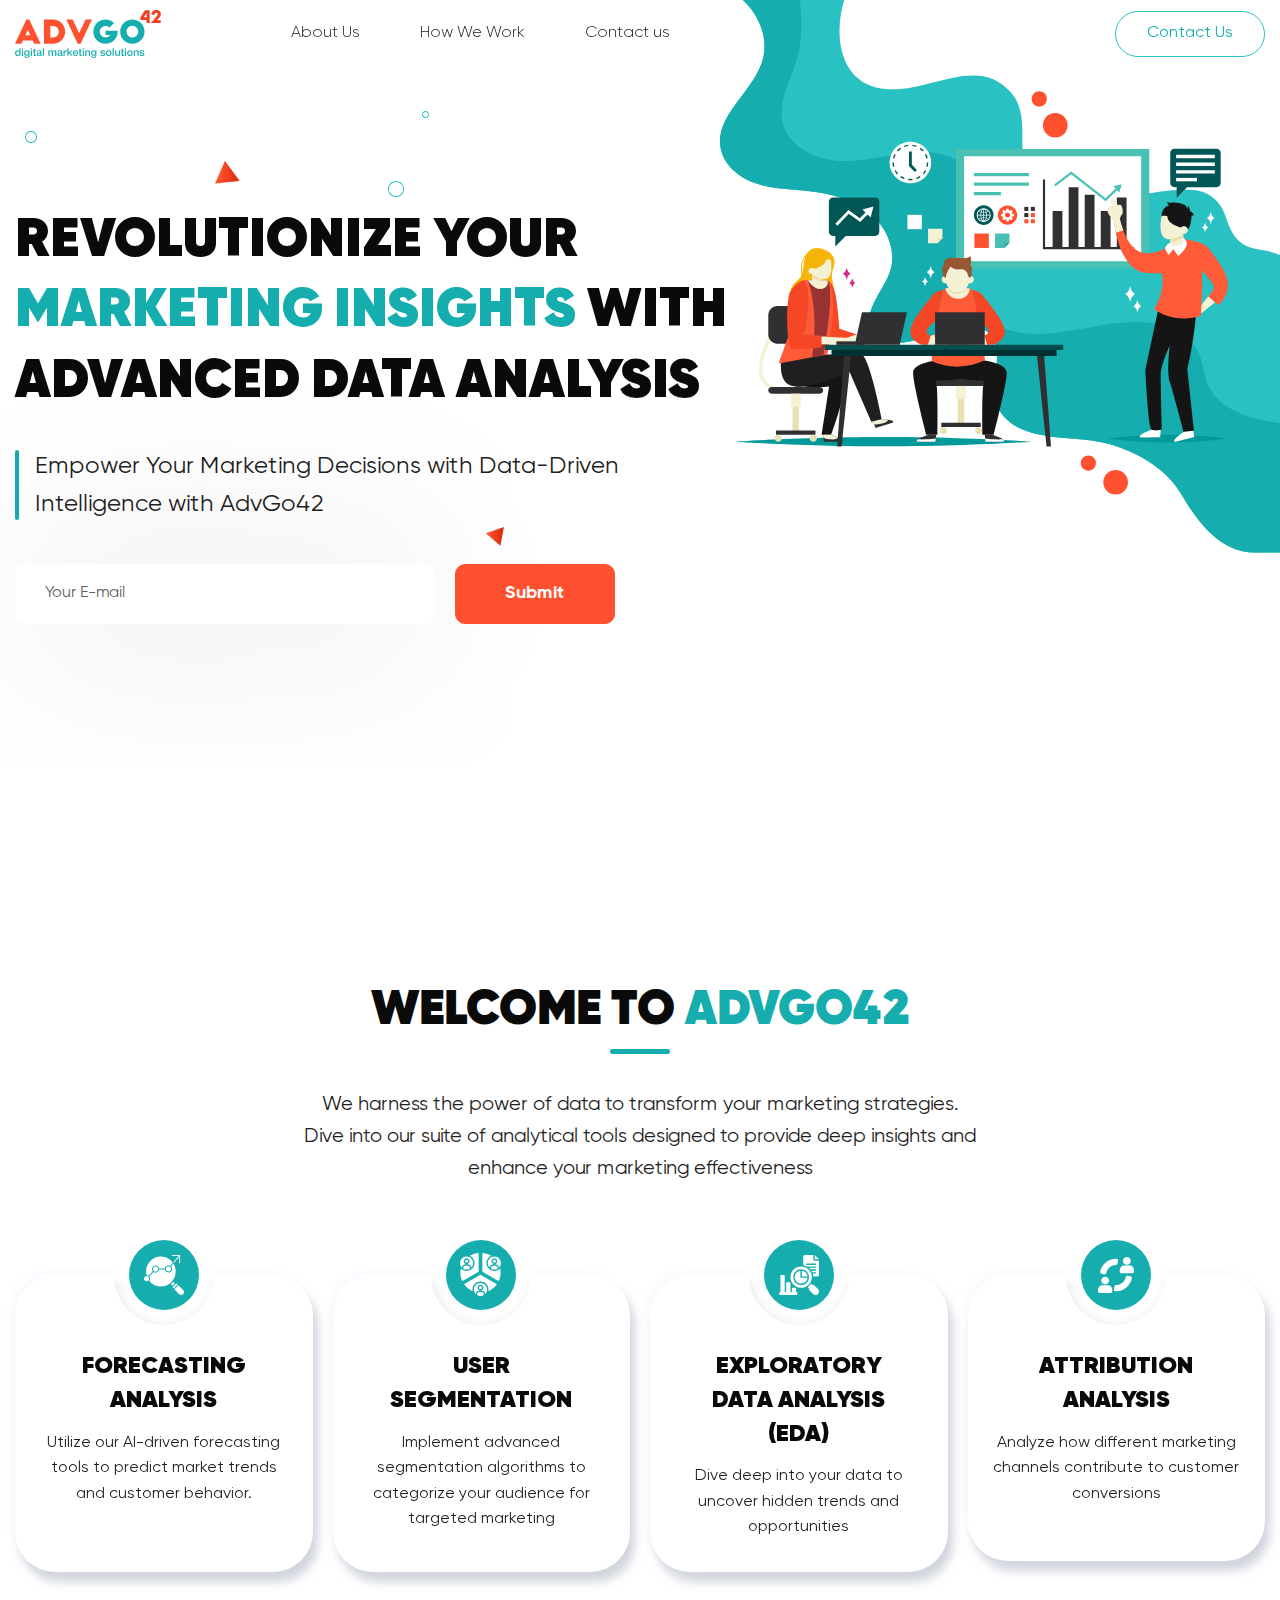
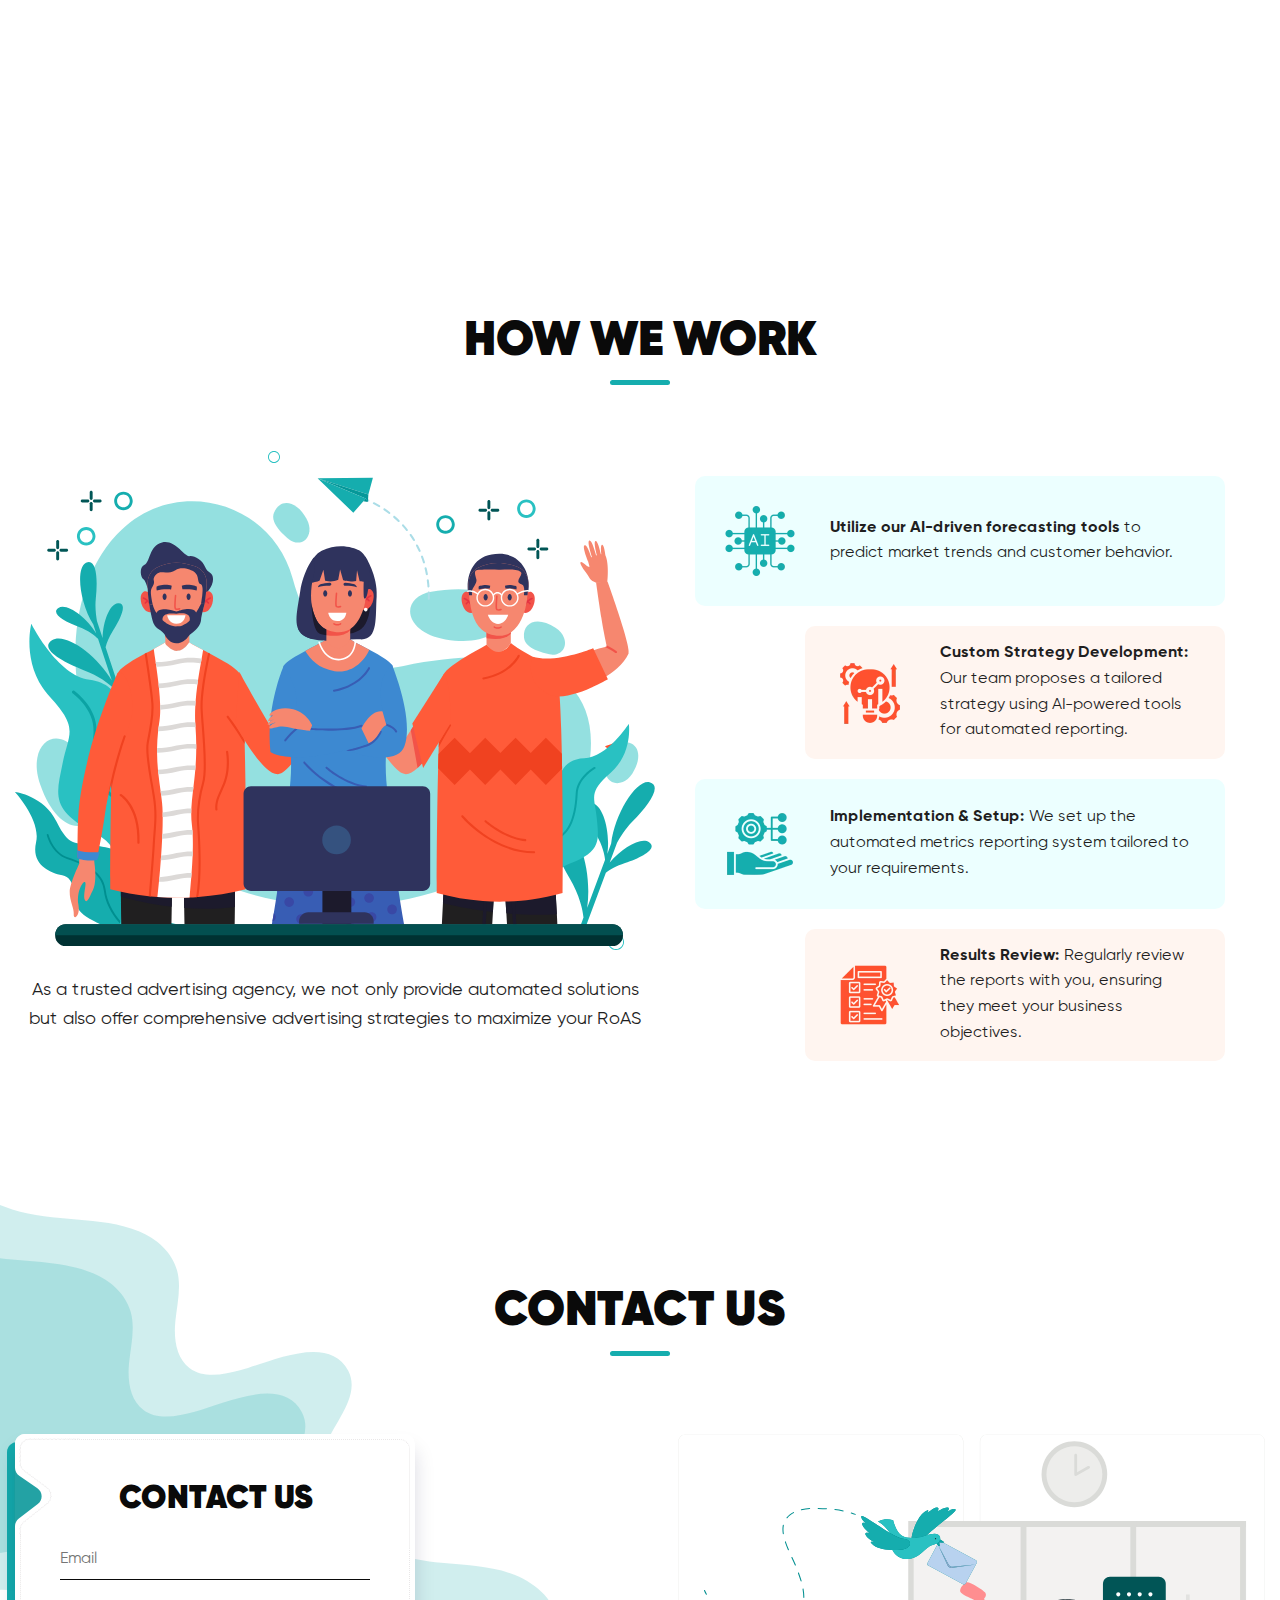
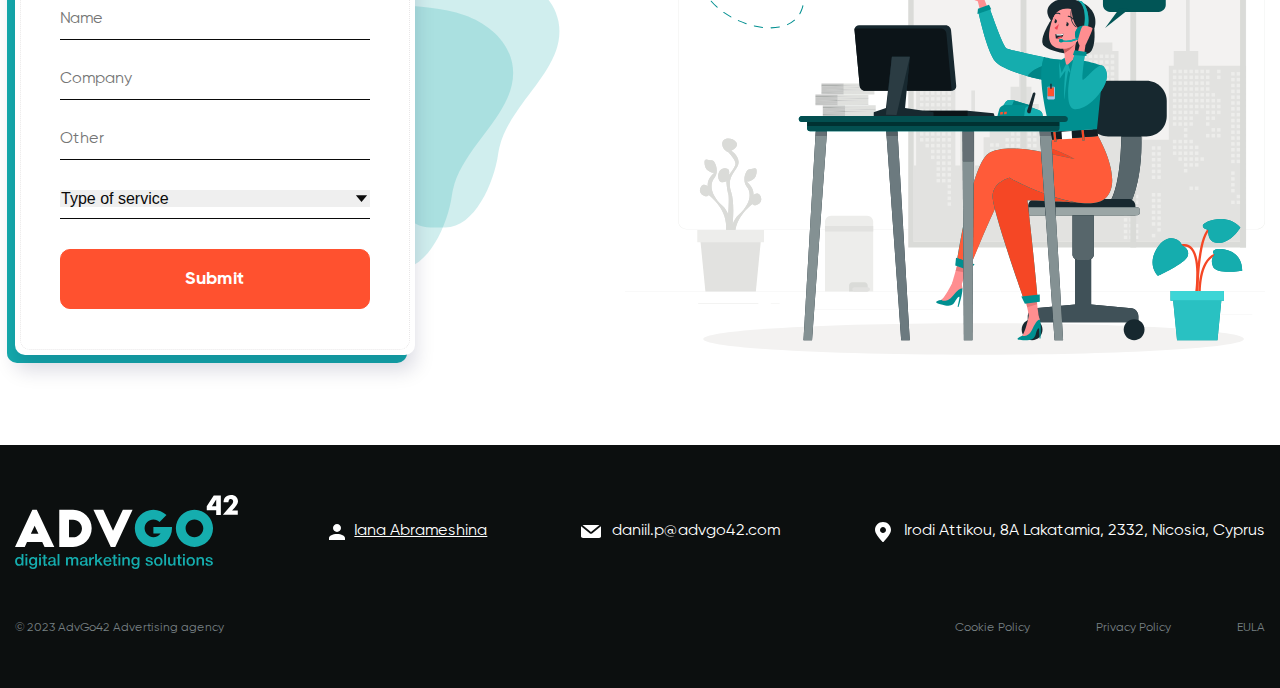
==== commit 3f883ce8: "Updates" ====
--- a/index.html
+++ b/index.html
@@ -12,9 +12,9 @@
   <title>REVOLUTIONIZE YOUR MARKETING INSIGHTS WITH ADVANCED DATA ANALYSIS - ADVGO</title>
 
   <link rel="shortcut icon" href="images/favicon.svg" type="image/x-icon">
-  <link rel="stylesheet" href="css/main.min.css?_v=20231221100917">
-
-  <script defer="defer" src="js/main.min.js?_v=20231221100917"></script>
+  <link rel="stylesheet" href="css/main.min.css?_v=20231221101536">
+
+  <script defer="defer" src="js/main.min.js?_v=20231221101536"></script>
 </head>
 
 <body>
--- a/css/main.min.css
+++ b/css/main.min.css
@@ -1 +1 @@
-@charset "UTF-8";@font-face{font-family:Gilroy;font-display:swap;src:url(../fonts/Gilroy-Bold.woff2) format("woff2");font-weight:700;font-style:normal}@font-face{font-family:Gilroy;font-display:swap;src:url(../fonts/Gilroy-Heavy.woff2) format("woff2");font-weight:900;font-style:normal}@font-face{font-family:Gilroy;font-display:swap;src:url(../fonts/Gilroy-Light.woff2) format("woff2");font-weight:300;font-style:normal}@font-face{font-family:Gilroy;font-display:swap;src:url(../fonts/Gilroy-Regular.woff2) format("woff2");font-weight:400;font-style:normal}:root{--bs-font-family:Gilroy,sans-serif;--bs-font-size:16px;--bs-font-weight:400;--bs-line-height:1;--bs-font-color:#222;--bs-transition:.3s ease-in-out;--bs-radius:10px;--primary-color:#131313;--primary-hover-color:#2d2d2d;--secondary-color:#ff4040;--white-color:#fff;--black-color:#131313;--bs-shadow:0px 2px 3px rgba(#000 10%),0px 8px 3px rgba(#000 10%);--hover-shadow:0 0 5px 0 rgba(#000 10%),0 0 10px 0 rgba(#000 10%),0 0 15px 0 rgba(#000 10%)}*{padding:0;margin:0;border:0;-webkit-tap-highlight-color:transparent}*,:after,:before{-webkit-box-sizing:border-box;box-sizing:border-box}:active,:focus{outline:0}aside,footer,header,nav{display:block}html{opacity:0;scroll-behavior:smooth;-webkit-transition:opacity .8s ease-in-out;transition:opacity .8s ease-in-out}html.loaded{opacity:1}html.lock{overflow:hidden;-ms-touch-action:none;touch-action:none}body,html{width:100%;height:100%;min-width:320px}body{-ms-scroll-chaining:none;overscroll-behavior:none;font-size:16px;font-size:var(--bs-font-size);font-family:Gilroy,sans-serif;font-family:var(--bs-font-family);font-weight:400;font-weight:var(--bs-font-weight);line-height:1;line-height:var(--bs-line-height);text-rendering:optimizelegibility;-webkit-text-size-adjust:100%;-moz-text-size-adjust:100%;-ms-text-size-adjust:100%;text-size-adjust:100%;-moz-osx-font-smoothing:grayscale;-webkit-font-smoothing:antialiased}button,input,textarea{font-family:inherit}input::-ms-clear{display:none}input[type=number]{-moz-appearance:textfield}input[type=number]::-webkit-inner-spin-button,input[type=number]::-webkit-outer-spin-button{-webkit-appearance:none}button{cursor:pointer;-webkit-user-select:none;-moz-user-select:none;-ms-user-select:none;user-select:none}button::-moz-focus-inner{padding:0;border:0}a{-webkit-text-decoration:none;text-decoration:none;-webkit-user-select:none;-moz-user-select:none;-ms-user-select:none;user-select:none}a:active,a:focus{outline:0}a:visited{-webkit-text-decoration:none;text-decoration:none}a:hover{-webkit-text-decoration:none;text-decoration:none}li,ul{list-style:none}img{vertical-align:top}h1,h2,h3,h4,h5,h6{font-size:inherit;font-weight:400}sup{color:inherit}[data-aos][data-aos][data-aos-duration="50"],body[data-aos-duration="50"] [data-aos]{-webkit-transition-duration:50ms;transition-duration:50ms}[data-aos][data-aos][data-aos-delay="50"],body[data-aos-delay="50"] [data-aos]{-webkit-transition-delay:0;transition-delay:0}[data-aos][data-aos][data-aos-delay="50"].aos-animate,body[data-aos-delay="50"] [data-aos].aos-animate{-webkit-transition-delay:50ms;transition-delay:50ms}[data-aos][data-aos][data-aos-duration="100"],body[data-aos-duration="100"] [data-aos]{-webkit-transition-duration:.1s;transition-duration:.1s}[data-aos][data-aos][data-aos-delay="100"],body[data-aos-delay="100"] [data-aos]{-webkit-transition-delay:0;transition-delay:0}[data-aos][data-aos][data-aos-delay="100"].aos-animate,body[data-aos-delay="100"] [data-aos].aos-animate{-webkit-transition-delay:.1s;transition-delay:.1s}[data-aos][data-aos][data-aos-duration="150"],body[data-aos-duration="150"] [data-aos]{-webkit-transition-duration:.15s;transition-duration:.15s}[data-aos][data-aos][data-aos-delay="150"],body[data-aos-delay="150"] [data-aos]{-webkit-transition-delay:0;transition-delay:0}[data-aos][data-aos][data-aos-delay="150"].aos-animate,body[data-aos-delay="150"] [data-aos].aos-animate{-webkit-transition-delay:.15s;transition-delay:.15s}[data-aos][data-aos][data-aos-duration="200"],body[data-aos-duration="200"] [data-aos]{-webkit-transition-duration:.2s;transition-duration:.2s}[data-aos][data-aos][data-aos-delay="200"],body[data-aos-delay="200"] [data-aos]{-webkit-transition-delay:0;transition-delay:0}[data-aos][data-aos][data-aos-delay="200"].aos-animate,body[data-aos-delay="200"] [data-aos].aos-animate{-webkit-transition-delay:.2s;transition-delay:.2s}[data-aos][data-aos][data-aos-duration="250"],body[data-aos-duration="250"] [data-aos]{-webkit-transition-duration:.25s;transition-duration:.25s}[data-aos][data-aos][data-aos-delay="250"],body[data-aos-delay="250"] [data-aos]{-webkit-transition-delay:0;transition-delay:0}[data-aos][data-aos][data-aos-delay="250"].aos-animate,body[data-aos-delay="250"] [data-aos].aos-animate{-webkit-transition-delay:.25s;transition-delay:.25s}[data-aos][data-aos][data-aos-duration="300"],body[data-aos-duration="300"] [data-aos]{-webkit-transition-duration:.3s;transition-duration:.3s}[data-aos][data-aos][data-aos-delay="300"],body[data-aos-delay="300"] [data-aos]{-webkit-transition-delay:0;transition-delay:0}[data-aos][data-aos][data-aos-delay="300"].aos-animate,body[data-aos-delay="300"] [data-aos].aos-animate{-webkit-transition-delay:.3s;transition-delay:.3s}[data-aos][data-aos][data-aos-duration="350"],body[data-aos-duration="350"] [data-aos]{-webkit-transition-duration:.35s;transition-duration:.35s}[data-aos][data-aos][data-aos-delay="350"],body[data-aos-delay="350"] [data-aos]{-webkit-transition-delay:0;transition-delay:0}[data-aos][data-aos][data-aos-delay="350"].aos-animate,body[data-aos-delay="350"] [data-aos].aos-animate{-webkit-transition-delay:.35s;transition-delay:.35s}[data-aos][data-aos][data-aos-duration="400"],body[data-aos-duration="400"] [data-aos]{-webkit-transition-duration:.4s;transition-duration:.4s}[data-aos][data-aos][data-aos-delay="400"],body[data-aos-delay="400"] [data-aos]{-webkit-transition-delay:0;transition-delay:0}[data-aos][data-aos][data-aos-delay="400"].aos-animate,body[data-aos-delay="400"] [data-aos].aos-animate{-webkit-transition-delay:.4s;transition-delay:.4s}[data-aos][data-aos][data-aos-duration="450"],body[data-aos-duration="450"] [data-aos]{-webkit-transition-duration:.45s;transition-duration:.45s}[data-aos][data-aos][data-aos-delay="450"],body[data-aos-delay="450"] [data-aos]{-webkit-transition-delay:0;transition-delay:0}[data-aos][data-aos][data-aos-delay="450"].aos-animate,body[data-aos-delay="450"] [data-aos].aos-animate{-webkit-transition-delay:.45s;transition-delay:.45s}[data-aos][data-aos][data-aos-duration="500"],body[data-aos-duration="500"] [data-aos]{-webkit-transition-duration:.5s;transition-duration:.5s}[data-aos][data-aos][data-aos-delay="500"],body[data-aos-delay="500"] [data-aos]{-webkit-transition-delay:0;transition-delay:0}[data-aos][data-aos][data-aos-delay="500"].aos-animate,body[data-aos-delay="500"] [data-aos].aos-animate{-webkit-transition-delay:.5s;transition-delay:.5s}[data-aos][data-aos][data-aos-duration="550"],body[data-aos-duration="550"] [data-aos]{-webkit-transition-duration:.55s;transition-duration:.55s}[data-aos][data-aos][data-aos-delay="550"],body[data-aos-delay="550"] [data-aos]{-webkit-transition-delay:0;transition-delay:0}[data-aos][data-aos][data-aos-delay="550"].aos-animate,body[data-aos-delay="550"] [data-aos].aos-animate{-webkit-transition-delay:.55s;transition-delay:.55s}[data-aos][data-aos][data-aos-duration="600"],body[data-aos-duration="600"] [data-aos]{-webkit-transition-duration:.6s;transition-duration:.6s}[data-aos][data-aos][data-aos-delay="600"],body[data-aos-delay="600"] [data-aos]{-webkit-transition-delay:0;transition-delay:0}[data-aos][data-aos][data-aos-delay="600"].aos-animate,body[data-aos-delay="600"] [data-aos].aos-animate{-webkit-transition-delay:.6s;transition-delay:.6s}[data-aos][data-aos][data-aos-duration="650"],body[data-aos-duration="650"] [data-aos]{-webkit-transition-duration:.65s;transition-duration:.65s}[data-aos][data-aos][data-aos-delay="650"],body[data-aos-delay="650"] [data-aos]{-webkit-transition-delay:0;transition-delay:0}[data-aos][data-aos][data-aos-delay="650"].aos-animate,body[data-aos-delay="650"] [data-aos].aos-animate{-webkit-transition-delay:.65s;transition-delay:.65s}[data-aos][data-aos][data-aos-duration="700"],body[data-aos-duration="700"] [data-aos]{-webkit-transition-duration:.7s;transition-duration:.7s}[data-aos][data-aos][data-aos-delay="700"],body[data-aos-delay="700"] [data-aos]{-webkit-transition-delay:0;transition-delay:0}[data-aos][data-aos][data-aos-delay="700"].aos-animate,body[data-aos-delay="700"] [data-aos].aos-animate{-webkit-transition-delay:.7s;transition-delay:.7s}[data-aos][data-aos][data-aos-duration="750"],body[data-aos-duration="750"] [data-aos]{-webkit-transition-duration:.75s;transition-duration:.75s}[data-aos][data-aos][data-aos-delay="750"],body[data-aos-delay="750"] [data-aos]{-webkit-transition-delay:0;transition-delay:0}[data-aos][data-aos][data-aos-delay="750"].aos-animate,body[data-aos-delay="750"] [data-aos].aos-animate{-webkit-transition-delay:.75s;transition-delay:.75s}[data-aos][data-aos][data-aos-duration="800"],body[data-aos-duration="800"] [data-aos]{-webkit-transition-duration:.8s;transition-duration:.8s}[data-aos][data-aos][data-aos-delay="800"],body[data-aos-delay="800"] [data-aos]{-webkit-transition-delay:0;transition-delay:0}[data-aos][data-aos][data-aos-delay="800"].aos-animate,body[data-aos-delay="800"] [data-aos].aos-animate{-webkit-transition-delay:.8s;transition-delay:.8s}[data-aos][data-aos][data-aos-duration="850"],body[data-aos-duration="850"] [data-aos]{-webkit-transition-duration:.85s;transition-duration:.85s}[data-aos][data-aos][data-aos-delay="850"],body[data-aos-delay="850"] [data-aos]{-webkit-transition-delay:0;transition-delay:0}[data-aos][data-aos][data-aos-delay="850"].aos-animate,body[data-aos-delay="850"] [data-aos].aos-animate{-webkit-transition-delay:.85s;transition-delay:.85s}[data-aos][data-aos][data-aos-duration="900"],body[data-aos-duration="900"] [data-aos]{-webkit-transition-duration:.9s;transition-duration:.9s}[data-aos][data-aos][data-aos-delay="900"],body[data-aos-delay="900"] [data-aos]{-webkit-transition-delay:0;transition-delay:0}[data-aos][data-aos][data-aos-delay="900"].aos-animate,body[data-aos-delay="900"] [data-aos].aos-animate{-webkit-transition-delay:.9s;transition-delay:.9s}[data-aos][data-aos][data-aos-duration="950"],body[data-aos-duration="950"] [data-aos]{-webkit-transition-duration:.95s;transition-duration:.95s}[data-aos][data-aos][data-aos-delay="950"],body[data-aos-delay="950"] [data-aos]{-webkit-transition-delay:0;transition-delay:0}[data-aos][data-aos][data-aos-delay="950"].aos-animate,body[data-aos-delay="950"] [data-aos].aos-animate{-webkit-transition-delay:.95s;transition-delay:.95s}[data-aos][data-aos][data-aos-duration="1000"],body[data-aos-duration="1000"] [data-aos]{-webkit-transition-duration:1s;transition-duration:1s}[data-aos][data-aos][data-aos-delay="1000"],body[data-aos-delay="1000"] [data-aos]{-webkit-transition-delay:0;transition-delay:0}[data-aos][data-aos][data-aos-delay="1000"].aos-animate,body[data-aos-delay="1000"] [data-aos].aos-animate{-webkit-transition-delay:1s;transition-delay:1s}[data-aos][data-aos][data-aos-duration="1050"],body[data-aos-duration="1050"] [data-aos]{-webkit-transition-duration:1.05s;transition-duration:1.05s}[data-aos][data-aos][data-aos-delay="1050"],body[data-aos-delay="1050"] [data-aos]{-webkit-transition-delay:0;transition-delay:0}[data-aos][data-aos][data-aos-delay="1050"].aos-animate,body[data-aos-delay="1050"] [data-aos].aos-animate{-webkit-transition-delay:1.05s;transition-delay:1.05s}[data-aos][data-aos][data-aos-duration="1100"],body[data-aos-duration="1100"] [data-aos]{-webkit-transition-duration:1.1s;transition-duration:1.1s}[data-aos][data-aos][data-aos-delay="1100"],body[data-aos-delay="1100"] [data-aos]{-webkit-transition-delay:0;transition-delay:0}[data-aos][data-aos][data-aos-delay="1100"].aos-animate,body[data-aos-delay="1100"] [data-aos].aos-animate{-webkit-transition-delay:1.1s;transition-delay:1.1s}[data-aos][data-aos][data-aos-duration="1150"],body[data-aos-duration="1150"] [data-aos]{-webkit-transition-duration:1.15s;transition-duration:1.15s}[data-aos][data-aos][data-aos-delay="1150"],body[data-aos-delay="1150"] [data-aos]{-webkit-transition-delay:0;transition-delay:0}[data-aos][data-aos][data-aos-delay="1150"].aos-animate,body[data-aos-delay="1150"] [data-aos].aos-animate{-webkit-transition-delay:1.15s;transition-delay:1.15s}[data-aos][data-aos][data-aos-duration="1200"],body[data-aos-duration="1200"] [data-aos]{-webkit-transition-duration:1.2s;transition-duration:1.2s}[data-aos][data-aos][data-aos-delay="1200"],body[data-aos-delay="1200"] [data-aos]{-webkit-transition-delay:0;transition-delay:0}[data-aos][data-aos][data-aos-delay="1200"].aos-animate,body[data-aos-delay="1200"] [data-aos].aos-animate{-webkit-transition-delay:1.2s;transition-delay:1.2s}[data-aos][data-aos][data-aos-duration="1250"],body[data-aos-duration="1250"] [data-aos]{-webkit-transition-duration:1.25s;transition-duration:1.25s}[data-aos][data-aos][data-aos-delay="1250"],body[data-aos-delay="1250"] [data-aos]{-webkit-transition-delay:0;transition-delay:0}[data-aos][data-aos][data-aos-delay="1250"].aos-animate,body[data-aos-delay="1250"] [data-aos].aos-animate{-webkit-transition-delay:1.25s;transition-delay:1.25s}[data-aos][data-aos][data-aos-duration="1300"],body[data-aos-duration="1300"] [data-aos]{-webkit-transition-duration:1.3s;transition-duration:1.3s}[data-aos][data-aos][data-aos-delay="1300"],body[data-aos-delay="1300"] [data-aos]{-webkit-transition-delay:0;transition-delay:0}[data-aos][data-aos][data-aos-delay="1300"].aos-animate,body[data-aos-delay="1300"] [data-aos].aos-animate{-webkit-transition-delay:1.3s;transition-delay:1.3s}[data-aos][data-aos][data-aos-duration="1350"],body[data-aos-duration="1350"] [data-aos]{-webkit-transition-duration:1.35s;transition-duration:1.35s}[data-aos][data-aos][data-aos-delay="1350"],body[data-aos-delay="1350"] [data-aos]{-webkit-transition-delay:0;transition-delay:0}[data-aos][data-aos][data-aos-delay="1350"].aos-animate,body[data-aos-delay="1350"] [data-aos].aos-animate{-webkit-transition-delay:1.35s;transition-delay:1.35s}[data-aos][data-aos][data-aos-duration="1400"],body[data-aos-duration="1400"] [data-aos]{-webkit-transition-duration:1.4s;transition-duration:1.4s}[data-aos][data-aos][data-aos-delay="1400"],body[data-aos-delay="1400"] [data-aos]{-webkit-transition-delay:0;transition-delay:0}[data-aos][data-aos][data-aos-delay="1400"].aos-animate,body[data-aos-delay="1400"] [data-aos].aos-animate{-webkit-transition-delay:1.4s;transition-delay:1.4s}[data-aos][data-aos][data-aos-duration="1450"],body[data-aos-duration="1450"] [data-aos]{-webkit-transition-duration:1.45s;transition-duration:1.45s}[data-aos][data-aos][data-aos-delay="1450"],body[data-aos-delay="1450"] [data-aos]{-webkit-transition-delay:0;transition-delay:0}[data-aos][data-aos][data-aos-delay="1450"].aos-animate,body[data-aos-delay="1450"] [data-aos].aos-animate{-webkit-transition-delay:1.45s;transition-delay:1.45s}[data-aos][data-aos][data-aos-duration="1500"],body[data-aos-duration="1500"] [data-aos]{-webkit-transition-duration:1.5s;transition-duration:1.5s}[data-aos][data-aos][data-aos-delay="1500"],body[data-aos-delay="1500"] [data-aos]{-webkit-transition-delay:0;transition-delay:0}[data-aos][data-aos][data-aos-delay="1500"].aos-animate,body[data-aos-delay="1500"] [data-aos].aos-animate{-webkit-transition-delay:1.5s;transition-delay:1.5s}[data-aos][data-aos][data-aos-duration="1550"],body[data-aos-duration="1550"] [data-aos]{-webkit-transition-duration:1.55s;transition-duration:1.55s}[data-aos][data-aos][data-aos-delay="1550"],body[data-aos-delay="1550"] [data-aos]{-webkit-transition-delay:0;transition-delay:0}[data-aos][data-aos][data-aos-delay="1550"].aos-animate,body[data-aos-delay="1550"] [data-aos].aos-animate{-webkit-transition-delay:1.55s;transition-delay:1.55s}[data-aos][data-aos][data-aos-duration="1600"],body[data-aos-duration="1600"] [data-aos]{-webkit-transition-duration:1.6s;transition-duration:1.6s}[data-aos][data-aos][data-aos-delay="1600"],body[data-aos-delay="1600"] [data-aos]{-webkit-transition-delay:0;transition-delay:0}[data-aos][data-aos][data-aos-delay="1600"].aos-animate,body[data-aos-delay="1600"] [data-aos].aos-animate{-webkit-transition-delay:1.6s;transition-delay:1.6s}[data-aos][data-aos][data-aos-duration="1650"],body[data-aos-duration="1650"] [data-aos]{-webkit-transition-duration:1.65s;transition-duration:1.65s}[data-aos][data-aos][data-aos-delay="1650"],body[data-aos-delay="1650"] [data-aos]{-webkit-transition-delay:0;transition-delay:0}[data-aos][data-aos][data-aos-delay="1650"].aos-animate,body[data-aos-delay="1650"] [data-aos].aos-animate{-webkit-transition-delay:1.65s;transition-delay:1.65s}[data-aos][data-aos][data-aos-duration="1700"],body[data-aos-duration="1700"] [data-aos]{-webkit-transition-duration:1.7s;transition-duration:1.7s}[data-aos][data-aos][data-aos-delay="1700"],body[data-aos-delay="1700"] [data-aos]{-webkit-transition-delay:0;transition-delay:0}[data-aos][data-aos][data-aos-delay="1700"].aos-animate,body[data-aos-delay="1700"] [data-aos].aos-animate{-webkit-transition-delay:1.7s;transition-delay:1.7s}[data-aos][data-aos][data-aos-duration="1750"],body[data-aos-duration="1750"] [data-aos]{-webkit-transition-duration:1.75s;transition-duration:1.75s}[data-aos][data-aos][data-aos-delay="1750"],body[data-aos-delay="1750"] [data-aos]{-webkit-transition-delay:0;transition-delay:0}[data-aos][data-aos][data-aos-delay="1750"].aos-animate,body[data-aos-delay="1750"] [data-aos].aos-animate{-webkit-transition-delay:1.75s;transition-delay:1.75s}[data-aos][data-aos][data-aos-duration="1800"],body[data-aos-duration="1800"] [data-aos]{-webkit-transition-duration:1.8s;transition-duration:1.8s}[data-aos][data-aos][data-aos-delay="1800"],body[data-aos-delay="1800"] [data-aos]{-webkit-transition-delay:0;transition-delay:0}[data-aos][data-aos][data-aos-delay="1800"].aos-animate,body[data-aos-delay="1800"] [data-aos].aos-animate{-webkit-transition-delay:1.8s;transition-delay:1.8s}[data-aos][data-aos][data-aos-duration="1850"],body[data-aos-duration="1850"] [data-aos]{-webkit-transition-duration:1.85s;transition-duration:1.85s}[data-aos][data-aos][data-aos-delay="1850"],body[data-aos-delay="1850"] [data-aos]{-webkit-transition-delay:0;transition-delay:0}[data-aos][data-aos][data-aos-delay="1850"].aos-animate,body[data-aos-delay="1850"] [data-aos].aos-animate{-webkit-transition-delay:1.85s;transition-delay:1.85s}[data-aos][data-aos][data-aos-duration="1900"],body[data-aos-duration="1900"] [data-aos]{-webkit-transition-duration:1.9s;transition-duration:1.9s}[data-aos][data-aos][data-aos-delay="1900"],body[data-aos-delay="1900"] [data-aos]{-webkit-transition-delay:0;transition-delay:0}[data-aos][data-aos][data-aos-delay="1900"].aos-animate,body[data-aos-delay="1900"] [data-aos].aos-animate{-webkit-transition-delay:1.9s;transition-delay:1.9s}[data-aos][data-aos][data-aos-duration="1950"],body[data-aos-duration="1950"] [data-aos]{-webkit-transition-duration:1.95s;transition-duration:1.95s}[data-aos][data-aos][data-aos-delay="1950"],body[data-aos-delay="1950"] [data-aos]{-webkit-transition-delay:0;transition-delay:0}[data-aos][data-aos][data-aos-delay="1950"].aos-animate,body[data-aos-delay="1950"] [data-aos].aos-animate{-webkit-transition-delay:1.95s;transition-delay:1.95s}[data-aos][data-aos][data-aos-duration="2000"],body[data-aos-duration="2000"] [data-aos]{-webkit-transition-duration:2s;transition-duration:2s}[data-aos][data-aos][data-aos-delay="2000"],body[data-aos-delay="2000"] [data-aos]{-webkit-transition-delay:0;transition-delay:0}[data-aos][data-aos][data-aos-delay="2000"].aos-animate,body[data-aos-delay="2000"] [data-aos].aos-animate{-webkit-transition-delay:2s;transition-delay:2s}[data-aos][data-aos][data-aos-duration="2050"],body[data-aos-duration="2050"] [data-aos]{-webkit-transition-duration:2.05s;transition-duration:2.05s}[data-aos][data-aos][data-aos-delay="2050"],body[data-aos-delay="2050"] [data-aos]{-webkit-transition-delay:0;transition-delay:0}[data-aos][data-aos][data-aos-delay="2050"].aos-animate,body[data-aos-delay="2050"] [data-aos].aos-animate{-webkit-transition-delay:2.05s;transition-delay:2.05s}[data-aos][data-aos][data-aos-duration="2100"],body[data-aos-duration="2100"] [data-aos]{-webkit-transition-duration:2.1s;transition-duration:2.1s}[data-aos][data-aos][data-aos-delay="2100"],body[data-aos-delay="2100"] [data-aos]{-webkit-transition-delay:0;transition-delay:0}[data-aos][data-aos][data-aos-delay="2100"].aos-animate,body[data-aos-delay="2100"] [data-aos].aos-animate{-webkit-transition-delay:2.1s;transition-delay:2.1s}[data-aos][data-aos][data-aos-duration="2150"],body[data-aos-duration="2150"] [data-aos]{-webkit-transition-duration:2.15s;transition-duration:2.15s}[data-aos][data-aos][data-aos-delay="2150"],body[data-aos-delay="2150"] [data-aos]{-webkit-transition-delay:0;transition-delay:0}[data-aos][data-aos][data-aos-delay="2150"].aos-animate,body[data-aos-delay="2150"] [data-aos].aos-animate{-webkit-transition-delay:2.15s;transition-delay:2.15s}[data-aos][data-aos][data-aos-duration="2200"],body[data-aos-duration="2200"] [data-aos]{-webkit-transition-duration:2.2s;transition-duration:2.2s}[data-aos][data-aos][data-aos-delay="2200"],body[data-aos-delay="2200"] [data-aos]{-webkit-transition-delay:0;transition-delay:0}[data-aos][data-aos][data-aos-delay="2200"].aos-animate,body[data-aos-delay="2200"] [data-aos].aos-animate{-webkit-transition-delay:2.2s;transition-delay:2.2s}[data-aos][data-aos][data-aos-duration="2250"],body[data-aos-duration="2250"] [data-aos]{-webkit-transition-duration:2.25s;transition-duration:2.25s}[data-aos][data-aos][data-aos-delay="2250"],body[data-aos-delay="2250"] [data-aos]{-webkit-transition-delay:0;transition-delay:0}[data-aos][data-aos][data-aos-delay="2250"].aos-animate,body[data-aos-delay="2250"] [data-aos].aos-animate{-webkit-transition-delay:2.25s;transition-delay:2.25s}[data-aos][data-aos][data-aos-duration="2300"],body[data-aos-duration="2300"] [data-aos]{-webkit-transition-duration:2.3s;transition-duration:2.3s}[data-aos][data-aos][data-aos-delay="2300"],body[data-aos-delay="2300"] [data-aos]{-webkit-transition-delay:0;transition-delay:0}[data-aos][data-aos][data-aos-delay="2300"].aos-animate,body[data-aos-delay="2300"] [data-aos].aos-animate{-webkit-transition-delay:2.3s;transition-delay:2.3s}[data-aos][data-aos][data-aos-duration="2350"],body[data-aos-duration="2350"] [data-aos]{-webkit-transition-duration:2.35s;transition-duration:2.35s}[data-aos][data-aos][data-aos-delay="2350"],body[data-aos-delay="2350"] [data-aos]{-webkit-transition-delay:0;transition-delay:0}[data-aos][data-aos][data-aos-delay="2350"].aos-animate,body[data-aos-delay="2350"] [data-aos].aos-animate{-webkit-transition-delay:2.35s;transition-delay:2.35s}[data-aos][data-aos][data-aos-duration="2400"],body[data-aos-duration="2400"] [data-aos]{-webkit-transition-duration:2.4s;transition-duration:2.4s}[data-aos][data-aos][data-aos-delay="2400"],body[data-aos-delay="2400"] [data-aos]{-webkit-transition-delay:0;transition-delay:0}[data-aos][data-aos][data-aos-delay="2400"].aos-animate,body[data-aos-delay="2400"] [data-aos].aos-animate{-webkit-transition-delay:2.4s;transition-delay:2.4s}[data-aos][data-aos][data-aos-duration="2450"],body[data-aos-duration="2450"] [data-aos]{-webkit-transition-duration:2.45s;transition-duration:2.45s}[data-aos][data-aos][data-aos-delay="2450"],body[data-aos-delay="2450"] [data-aos]{-webkit-transition-delay:0;transition-delay:0}[data-aos][data-aos][data-aos-delay="2450"].aos-animate,body[data-aos-delay="2450"] [data-aos].aos-animate{-webkit-transition-delay:2.45s;transition-delay:2.45s}[data-aos][data-aos][data-aos-duration="2500"],body[data-aos-duration="2500"] [data-aos]{-webkit-transition-duration:2.5s;transition-duration:2.5s}[data-aos][data-aos][data-aos-delay="2500"],body[data-aos-delay="2500"] [data-aos]{-webkit-transition-delay:0;transition-delay:0}[data-aos][data-aos][data-aos-delay="2500"].aos-animate,body[data-aos-delay="2500"] [data-aos].aos-animate{-webkit-transition-delay:2.5s;transition-delay:2.5s}[data-aos][data-aos][data-aos-duration="2550"],body[data-aos-duration="2550"] [data-aos]{-webkit-transition-duration:2.55s;transition-duration:2.55s}[data-aos][data-aos][data-aos-delay="2550"],body[data-aos-delay="2550"] [data-aos]{-webkit-transition-delay:0;transition-delay:0}[data-aos][data-aos][data-aos-delay="2550"].aos-animate,body[data-aos-delay="2550"] [data-aos].aos-animate{-webkit-transition-delay:2.55s;transition-delay:2.55s}[data-aos][data-aos][data-aos-duration="2600"],body[data-aos-duration="2600"] [data-aos]{-webkit-transition-duration:2.6s;transition-duration:2.6s}[data-aos][data-aos][data-aos-delay="2600"],body[data-aos-delay="2600"] [data-aos]{-webkit-transition-delay:0;transition-delay:0}[data-aos][data-aos][data-aos-delay="2600"].aos-animate,body[data-aos-delay="2600"] [data-aos].aos-animate{-webkit-transition-delay:2.6s;transition-delay:2.6s}[data-aos][data-aos][data-aos-duration="2650"],body[data-aos-duration="2650"] [data-aos]{-webkit-transition-duration:2.65s;transition-duration:2.65s}[data-aos][data-aos][data-aos-delay="2650"],body[data-aos-delay="2650"] [data-aos]{-webkit-transition-delay:0;transition-delay:0}[data-aos][data-aos][data-aos-delay="2650"].aos-animate,body[data-aos-delay="2650"] [data-aos].aos-animate{-webkit-transition-delay:2.65s;transition-delay:2.65s}[data-aos][data-aos][data-aos-duration="2700"],body[data-aos-duration="2700"] [data-aos]{-webkit-transition-duration:2.7s;transition-duration:2.7s}[data-aos][data-aos][data-aos-delay="2700"],body[data-aos-delay="2700"] [data-aos]{-webkit-transition-delay:0;transition-delay:0}[data-aos][data-aos][data-aos-delay="2700"].aos-animate,body[data-aos-delay="2700"] [data-aos].aos-animate{-webkit-transition-delay:2.7s;transition-delay:2.7s}[data-aos][data-aos][data-aos-duration="2750"],body[data-aos-duration="2750"] [data-aos]{-webkit-transition-duration:2.75s;transition-duration:2.75s}[data-aos][data-aos][data-aos-delay="2750"],body[data-aos-delay="2750"] [data-aos]{-webkit-transition-delay:0;transition-delay:0}[data-aos][data-aos][data-aos-delay="2750"].aos-animate,body[data-aos-delay="2750"] [data-aos].aos-animate{-webkit-transition-delay:2.75s;transition-delay:2.75s}[data-aos][data-aos][data-aos-duration="2800"],body[data-aos-duration="2800"] [data-aos]{-webkit-transition-duration:2.8s;transition-duration:2.8s}[data-aos][data-aos][data-aos-delay="2800"],body[data-aos-delay="2800"] [data-aos]{-webkit-transition-delay:0;transition-delay:0}[data-aos][data-aos][data-aos-delay="2800"].aos-animate,body[data-aos-delay="2800"] [data-aos].aos-animate{-webkit-transition-delay:2.8s;transition-delay:2.8s}[data-aos][data-aos][data-aos-duration="2850"],body[data-aos-duration="2850"] [data-aos]{-webkit-transition-duration:2.85s;transition-duration:2.85s}[data-aos][data-aos][data-aos-delay="2850"],body[data-aos-delay="2850"] [data-aos]{-webkit-transition-delay:0;transition-delay:0}[data-aos][data-aos][data-aos-delay="2850"].aos-animate,body[data-aos-delay="2850"] [data-aos].aos-animate{-webkit-transition-delay:2.85s;transition-delay:2.85s}[data-aos][data-aos][data-aos-duration="2900"],body[data-aos-duration="2900"] [data-aos]{-webkit-transition-duration:2.9s;transition-duration:2.9s}[data-aos][data-aos][data-aos-delay="2900"],body[data-aos-delay="2900"] [data-aos]{-webkit-transition-delay:0;transition-delay:0}[data-aos][data-aos][data-aos-delay="2900"].aos-animate,body[data-aos-delay="2900"] [data-aos].aos-animate{-webkit-transition-delay:2.9s;transition-delay:2.9s}[data-aos][data-aos][data-aos-duration="2950"],body[data-aos-duration="2950"] [data-aos]{-webkit-transition-duration:2.95s;transition-duration:2.95s}[data-aos][data-aos][data-aos-delay="2950"],body[data-aos-delay="2950"] [data-aos]{-webkit-transition-delay:0;transition-delay:0}[data-aos][data-aos][data-aos-delay="2950"].aos-animate,body[data-aos-delay="2950"] [data-aos].aos-animate{-webkit-transition-delay:2.95s;transition-delay:2.95s}[data-aos][data-aos][data-aos-duration="3000"],body[data-aos-duration="3000"] [data-aos]{-webkit-transition-duration:3s;transition-duration:3s}[data-aos][data-aos][data-aos-delay="3000"],body[data-aos-delay="3000"] [data-aos]{-webkit-transition-delay:0;transition-delay:0}[data-aos][data-aos][data-aos-delay="3000"].aos-animate,body[data-aos-delay="3000"] [data-aos].aos-animate{-webkit-transition-delay:3s;transition-delay:3s}[data-aos][data-aos][data-aos-easing=linear],body[data-aos-easing=linear] [data-aos]{-webkit-transition-timing-function:cubic-bezier(.25,.25,.75,.75);transition-timing-function:cubic-bezier(.25,.25,.75,.75)}[data-aos][data-aos][data-aos-easing=ease],body[data-aos-easing=ease] [data-aos]{-webkit-transition-timing-function:ease;transition-timing-function:ease}[data-aos][data-aos][data-aos-easing=ease-in],body[data-aos-easing=ease-in] [data-aos]{-webkit-transition-timing-function:ease-in;transition-timing-function:ease-in}[data-aos][data-aos][data-aos-easing=ease-out],body[data-aos-easing=ease-out] [data-aos]{-webkit-transition-timing-function:ease-out;transition-timing-function:ease-out}[data-aos][data-aos][data-aos-easing=ease-in-out],body[data-aos-easing=ease-in-out] [data-aos]{-webkit-transition-timing-function:ease-in-out;transition-timing-function:ease-in-out}[data-aos][data-aos][data-aos-easing=ease-in-back],body[data-aos-easing=ease-in-back] [data-aos]{-webkit-transition-timing-function:cubic-bezier(.6,-.28,.735,.045);transition-timing-function:cubic-bezier(.6,-.28,.735,.045)}[data-aos][data-aos][data-aos-easing=ease-out-back],body[data-aos-easing=ease-out-back] [data-aos]{-webkit-transition-timing-function:cubic-bezier(.175,.885,.32,1.275);transition-timing-function:cubic-bezier(.175,.885,.32,1.275)}[data-aos][data-aos][data-aos-easing=ease-in-out-back],body[data-aos-easing=ease-in-out-back] [data-aos]{-webkit-transition-timing-function:cubic-bezier(.68,-.55,.265,1.55);transition-timing-function:cubic-bezier(.68,-.55,.265,1.55)}[data-aos][data-aos][data-aos-easing=ease-in-sine],body[data-aos-easing=ease-in-sine] [data-aos]{-webkit-transition-timing-function:cubic-bezier(.47,0,.745,.715);transition-timing-function:cubic-bezier(.47,0,.745,.715)}[data-aos][data-aos][data-aos-easing=ease-out-sine],body[data-aos-easing=ease-out-sine] [data-aos]{-webkit-transition-timing-function:cubic-bezier(.39,.575,.565,1);transition-timing-function:cubic-bezier(.39,.575,.565,1)}[data-aos][data-aos][data-aos-easing=ease-in-out-sine],body[data-aos-easing=ease-in-out-sine] [data-aos]{-webkit-transition-timing-function:cubic-bezier(.445,.05,.55,.95);transition-timing-function:cubic-bezier(.445,.05,.55,.95)}[data-aos][data-aos][data-aos-easing=ease-in-quad],body[data-aos-easing=ease-in-quad] [data-aos]{-webkit-transition-timing-function:cubic-bezier(.55,.085,.68,.53);transition-timing-function:cubic-bezier(.55,.085,.68,.53)}[data-aos][data-aos][data-aos-easing=ease-out-quad],body[data-aos-easing=ease-out-quad] [data-aos]{-webkit-transition-timing-function:cubic-bezier(.25,.46,.45,.94);transition-timing-function:cubic-bezier(.25,.46,.45,.94)}[data-aos][data-aos][data-aos-easing=ease-in-out-quad],body[data-aos-easing=ease-in-out-quad] [data-aos]{-webkit-transition-timing-function:cubic-bezier(.455,.03,.515,.955);transition-timing-function:cubic-bezier(.455,.03,.515,.955)}[data-aos][data-aos][data-aos-easing=ease-in-cubic],body[data-aos-easing=ease-in-cubic] [data-aos]{-webkit-transition-timing-function:cubic-bezier(.55,.085,.68,.53);transition-timing-function:cubic-bezier(.55,.085,.68,.53)}[data-aos][data-aos][data-aos-easing=ease-out-cubic],body[data-aos-easing=ease-out-cubic] [data-aos]{-webkit-transition-timing-function:cubic-bezier(.25,.46,.45,.94);transition-timing-function:cubic-bezier(.25,.46,.45,.94)}[data-aos][data-aos][data-aos-easing=ease-in-out-cubic],body[data-aos-easing=ease-in-out-cubic] [data-aos]{-webkit-transition-timing-function:cubic-bezier(.455,.03,.515,.955);transition-timing-function:cubic-bezier(.455,.03,.515,.955)}[data-aos][data-aos][data-aos-easing=ease-in-quart],body[data-aos-easing=ease-in-quart] [data-aos]{-webkit-transition-timing-function:cubic-bezier(.55,.085,.68,.53);transition-timing-function:cubic-bezier(.55,.085,.68,.53)}[data-aos][data-aos][data-aos-easing=ease-out-quart],body[data-aos-easing=ease-out-quart] [data-aos]{-webkit-transition-timing-function:cubic-bezier(.25,.46,.45,.94);transition-timing-function:cubic-bezier(.25,.46,.45,.94)}[data-aos][data-aos][data-aos-easing=ease-in-out-quart],body[data-aos-easing=ease-in-out-quart] [data-aos]{-webkit-transition-timing-function:cubic-bezier(.455,.03,.515,.955);transition-timing-function:cubic-bezier(.455,.03,.515,.955)}[data-aos^=fade][data-aos^=fade]{opacity:0;-webkit-transition-property:opacity,-webkit-transform;transition-property:opacity,-webkit-transform;transition-property:opacity,transform;transition-property:opacity,transform,-webkit-transform}[data-aos^=fade][data-aos^=fade].aos-animate{opacity:1;-webkit-transform:translateZ(0);transform:translateZ(0)}[data-aos=fade-up]{-webkit-transform:translate3d(0,100px,0);transform:translate3d(0,100px,0)}[data-aos=fade-down]{-webkit-transform:translate3d(0,-100px,0);transform:translate3d(0,-100px,0)}[data-aos=fade-right]{-webkit-transform:translate3d(-100px,0,0);transform:translate3d(-100px,0,0)}[data-aos=fade-left]{-webkit-transform:translate3d(100px,0,0);transform:translate3d(100px,0,0)}[data-aos=fade-up-right]{-webkit-transform:translate3d(-100px,100px,0);transform:translate3d(-100px,100px,0)}[data-aos=fade-up-left]{-webkit-transform:translate3d(100px,100px,0);transform:translate3d(100px,100px,0)}[data-aos=fade-down-right]{-webkit-transform:translate3d(-100px,-100px,0);transform:translate3d(-100px,-100px,0)}[data-aos=fade-down-left]{-webkit-transform:translate3d(100px,-100px,0);transform:translate3d(100px,-100px,0)}[data-aos^=zoom][data-aos^=zoom]{opacity:0;-webkit-transition-property:opacity,-webkit-transform;transition-property:opacity,-webkit-transform;transition-property:opacity,transform;transition-property:opacity,transform,-webkit-transform}[data-aos^=zoom][data-aos^=zoom].aos-animate{opacity:1;-webkit-transform:translateZ(0) scale(1);transform:translateZ(0) scale(1)}[data-aos=zoom-in]{-webkit-transform:scale(.6);-ms-transform:scale(.6);transform:scale(.6)}[data-aos=zoom-in-up]{-webkit-transform:translate3d(0,100px,0) scale(.6);transform:translate3d(0,100px,0) scale(.6)}[data-aos=zoom-in-down]{-webkit-transform:translate3d(0,-100px,0) scale(.6);transform:translate3d(0,-100px,0) scale(.6)}[data-aos=zoom-in-right]{-webkit-transform:translate3d(-100px,0,0) scale(.6);transform:translate3d(-100px,0,0) scale(.6)}[data-aos=zoom-in-left]{-webkit-transform:translate3d(100px,0,0) scale(.6);transform:translate3d(100px,0,0) scale(.6)}[data-aos=zoom-out]{-webkit-transform:scale(1.2);-ms-transform:scale(1.2);transform:scale(1.2)}[data-aos=zoom-out-up]{-webkit-transform:translate3d(0,100px,0) scale(1.2);transform:translate3d(0,100px,0) scale(1.2)}[data-aos=zoom-out-down]{-webkit-transform:translate3d(0,-100px,0) scale(1.2);transform:translate3d(0,-100px,0) scale(1.2)}[data-aos=zoom-out-right]{-webkit-transform:translate3d(-100px,0,0) scale(1.2);transform:translate3d(-100px,0,0) scale(1.2)}[data-aos=zoom-out-left]{-webkit-transform:translate3d(100px,0,0) scale(1.2);transform:translate3d(100px,0,0) scale(1.2)}[data-aos^=slide][data-aos^=slide]{-webkit-transition-property:-webkit-transform;transition-property:-webkit-transform;transition-property:transform;transition-property:transform,-webkit-transform}[data-aos^=slide][data-aos^=slide].aos-animate{-webkit-transform:translateZ(0);transform:translateZ(0)}[data-aos=slide-up]{-webkit-transform:translate3d(0,100%,0);transform:translate3d(0,100%,0)}[data-aos=slide-down]{-webkit-transform:translate3d(0,-100%,0);transform:translate3d(0,-100%,0)}[data-aos=slide-right]{-webkit-transform:translate3d(-100%,0,0);transform:translate3d(-100%,0,0)}[data-aos=slide-left]{-webkit-transform:translate3d(100%,0,0);transform:translate3d(100%,0,0)}[data-aos^=flip][data-aos^=flip]{-webkit-backface-visibility:hidden;backface-visibility:hidden;-webkit-transition-property:-webkit-transform;transition-property:-webkit-transform;transition-property:transform;transition-property:transform,-webkit-transform}[data-aos=flip-left]{-webkit-transform:perspective(2500px) rotateY(-100deg);transform:perspective(2500px) rotateY(-100deg)}[data-aos=flip-left].aos-animate{-webkit-transform:perspective(2500px) rotateY(0);transform:perspective(2500px) rotateY(0)}[data-aos=flip-right]{-webkit-transform:perspective(2500px) rotateY(100deg);transform:perspective(2500px) rotateY(100deg)}[data-aos=flip-right].aos-animate{-webkit-transform:perspective(2500px) rotateY(0);transform:perspective(2500px) rotateY(0)}[data-aos=flip-up]{-webkit-transform:perspective(2500px) rotateX(-100deg);transform:perspective(2500px) rotateX(-100deg)}[data-aos=flip-up].aos-animate{-webkit-transform:perspective(2500px) rotateX(0);transform:perspective(2500px) rotateX(0)}[data-aos=flip-down]{-webkit-transform:perspective(2500px) rotateX(100deg);transform:perspective(2500px) rotateX(100deg)}[data-aos=flip-down].aos-animate{-webkit-transform:perspective(2500px) rotateX(0);transform:perspective(2500px) rotateX(0)}@font-face{font-family:swiper-icons;src:url("data:application/font-woff;charset=utf-8;base64, [base64]//wADZ2x5ZgAAAywAAADMAAAD2MHtryVoZWFkAAABbAAAADAAAAA2E2+eoWhoZWEAAAGcAAAAHwAAACQC9gDzaG10eAAAAigAAAAZAAAArgJkABFsb2NhAAAC0AAAAFoAAABaFQAUGG1heHAAAAG8AAAAHwAAACAAcABAbmFtZQAAA/gAAAE5AAACXvFdBwlwb3N0AAAFNAAAAGIAAACE5s74hXjaY2BkYGAAYpf5Hu/j+W2+MnAzMYDAzaX6QjD6/4//Bxj5GA8AuRwMYGkAPywL13jaY2BkYGA88P8Agx4j+/8fQDYfA1AEBWgDAIB2BOoAeNpjYGRgYNBh4GdgYgABEMnIABJzYNADCQAACWgAsQB42mNgYfzCOIGBlYGB0YcxjYGBwR1Kf2WQZGhhYGBiYGVmgAFGBiQQkOaawtDAoMBQxXjg/wEGPcYDDA4wNUA2CCgwsAAAO4EL6gAAeNpj2M0gyAACqxgGNWBkZ2D4/wMA+xkDdgAAAHjaY2BgYGaAYBkGRgYQiAHyGMF8FgYHIM3DwMHABGQrMOgyWDLEM1T9/w8UBfEMgLzE////P/5//f/V/xv+r4eaAAeMbAxwIUYmIMHEgKYAYjUcsDAwsLKxc3BycfPw8jEQA/[base64]/uznmfPFBNODM2K7MTQ45YEAZqGP81AmGGcF3iPqOop0r1SPTaTbVkfUe4HXj97wYE+yNwWYxwWu4v1ugWHgo3S1XdZEVqWM7ET0cfnLGxWfkgR42o2PvWrDMBSFj/IHLaF0zKjRgdiVMwScNRAoWUoH78Y2icB/yIY09An6AH2Bdu/UB+yxopYshQiEvnvu0dURgDt8QeC8PDw7Fpji3fEA4z/PEJ6YOB5hKh4dj3EvXhxPqH/SKUY3rJ7srZ4FZnh1PMAtPhwP6fl2PMJMPDgeQ4rY8YT6Gzao0eAEA409DuggmTnFnOcSCiEiLMgxCiTI6Cq5DZUd3Qmp10vO0LaLTd2cjN4fOumlc7lUYbSQcZFkutRG7g6JKZKy0RmdLY680CDnEJ+UMkpFFe1RN7nxdVpXrC4aTtnaurOnYercZg2YVmLN/d/gczfEimrE/fs/bOuq29Zmn8tloORaXgZgGa78yO9/cnXm2BpaGvq25Dv9S4E9+5SIc9PqupJKhYFSSl47+Qcr1mYNAAAAeNptw0cKwkAAAMDZJA8Q7OUJvkLsPfZ6zFVERPy8qHh2YER+3i/BP83vIBLLySsoKimrqKqpa2hp6+jq6RsYGhmbmJqZSy0sraxtbO3sHRydnEMU4uR6yx7JJXveP7WrDycAAAAAAAH//wACeNpjYGRgYOABYhkgZgJCZgZNBkYGLQZtIJsFLMYAAAw3ALgAeNolizEKgDAQBCchRbC2sFER0YD6qVQiBCv/H9ezGI6Z5XBAw8CBK/m5iQQVauVbXLnOrMZv2oLdKFa8Pjuru2hJzGabmOSLzNMzvutpB3N42mNgZGBg4GKQYzBhYMxJLMlj4GBgAYow/P/PAJJhLM6sSoWKfWCAAwDAjgbRAAB42mNgYGBkAIIbCZo5IPrmUn0hGA0AO8EFTQAA");font-weight:400;font-style:normal}:root{--swiper-theme-color:#007aff}.swiper{margin-left:auto;margin-right:auto;position:relative;overflow:hidden;list-style:none;padding:0;z-index:1}.swiper-vertical>.swiper-wrapper{-webkit-box-orient:vertical;-webkit-box-direction:normal;-ms-flex-direction:column;flex-direction:column}.swiper-wrapper{position:relative;width:100%;height:100%;z-index:1;display:-webkit-box;display:-ms-flexbox;display:flex;-webkit-transition-property:-webkit-transform;transition-property:-webkit-transform;transition-property:transform;transition-property:transform,-webkit-transform;-webkit-box-sizing:content-box;box-sizing:content-box}.swiper-android .swiper-slide,.swiper-wrapper{-webkit-transform:translate3d(0,0,0);transform:translate3d(0,0,0)}.swiper-pointer-events{-ms-touch-action:pan-y;touch-action:pan-y}.swiper-pointer-events.swiper-vertical{-ms-touch-action:pan-x;touch-action:pan-x}.swiper-slide{-ms-flex-negative:0;flex-shrink:0;width:100%;height:100%;position:relative;-webkit-transition-property:-webkit-transform;transition-property:-webkit-transform;transition-property:transform;transition-property:transform,-webkit-transform}.swiper-slide-invisible-blank{visibility:hidden}.swiper-autoheight,.swiper-autoheight .swiper-slide{height:auto}.swiper-autoheight .swiper-wrapper{-webkit-box-align:start;-ms-flex-align:start;align-items:flex-start;-webkit-transition-property:height,-webkit-transform;transition-property:height,-webkit-transform;transition-property:transform,height;transition-property:transform,height,-webkit-transform}.swiper-backface-hidden .swiper-slide{-webkit-transform:translateZ(0);transform:translateZ(0);-webkit-backface-visibility:hidden;backface-visibility:hidden}.swiper-3d,.swiper-3d.swiper-css-mode .swiper-wrapper{-webkit-perspective:1200px;perspective:1200px}.swiper-3d .swiper-cube-shadow,.swiper-3d .swiper-slide,.swiper-3d .swiper-slide-shadow,.swiper-3d .swiper-slide-shadow-bottom,.swiper-3d .swiper-slide-shadow-left,.swiper-3d .swiper-slide-shadow-right,.swiper-3d .swiper-slide-shadow-top,.swiper-3d .swiper-wrapper{-webkit-transform-style:preserve-3d;transform-style:preserve-3d}.swiper-3d .swiper-slide-shadow,.swiper-3d .swiper-slide-shadow-bottom,.swiper-3d .swiper-slide-shadow-left,.swiper-3d .swiper-slide-shadow-right,.swiper-3d .swiper-slide-shadow-top{position:absolute;left:0;top:0;width:100%;height:100%;pointer-events:none;z-index:10}.swiper-3d .swiper-slide-shadow{background:rgba(0,0,0,.15)}.swiper-3d .swiper-slide-shadow-left{background-image:-webkit-gradient(linear,right top,left top,from(rgba(0,0,0,.5)),to(rgba(0,0,0,0)));background-image:linear-gradient(to left,rgba(0,0,0,.5),rgba(0,0,0,0))}.swiper-3d .swiper-slide-shadow-right{background-image:-webkit-gradient(linear,left top,right top,from(rgba(0,0,0,.5)),to(rgba(0,0,0,0)));background-image:linear-gradient(to right,rgba(0,0,0,.5),rgba(0,0,0,0))}.swiper-3d .swiper-slide-shadow-top{background-image:-webkit-gradient(linear,left bottom,left top,from(rgba(0,0,0,.5)),to(rgba(0,0,0,0)));background-image:linear-gradient(to top,rgba(0,0,0,.5),rgba(0,0,0,0))}.swiper-3d .swiper-slide-shadow-bottom{background-image:-webkit-gradient(linear,left top,left bottom,from(rgba(0,0,0,.5)),to(rgba(0,0,0,0)));background-image:linear-gradient(to bottom,rgba(0,0,0,.5),rgba(0,0,0,0))}.swiper-css-mode>.swiper-wrapper{overflow:auto;scrollbar-width:none;-ms-overflow-style:none}.swiper-css-mode>.swiper-wrapper::-webkit-scrollbar{display:none}.swiper-css-mode>.swiper-wrapper>.swiper-slide{scroll-snap-align:start start}.swiper-horizontal.swiper-css-mode>.swiper-wrapper{-ms-scroll-snap-type:x mandatory;scroll-snap-type:x mandatory}.swiper-vertical.swiper-css-mode>.swiper-wrapper{-ms-scroll-snap-type:y mandatory;scroll-snap-type:y mandatory}.swiper-centered>.swiper-wrapper::before{content:"";-ms-flex-negative:0;flex-shrink:0;-webkit-box-ordinal-group:10000;-ms-flex-order:9999;order:9999}.swiper-centered.swiper-horizontal>.swiper-wrapper>.swiper-slide:first-child{margin-left:var(--swiper-centered-offset-before)}.swiper-centered.swiper-horizontal>.swiper-wrapper::before{height:100%;min-height:1px;width:var(--swiper-centered-offset-after)}.swiper-centered.swiper-vertical>.swiper-wrapper>.swiper-slide:first-child{margin-top:var(--swiper-centered-offset-before)}.swiper-centered.swiper-vertical>.swiper-wrapper::before{width:100%;min-width:1px;height:var(--swiper-centered-offset-after)}.swiper-centered>.swiper-wrapper>.swiper-slide{scroll-snap-align:center center}@-webkit-keyframes up-anination{0%{-webkit-transform:translateY(0) rotate(0);transform:translateY(0) rotate(0)}50%{-webkit-transform:translateY(100px) rotate(30deg);transform:translateY(100px) rotate(30deg)}100%{-webkit-transform:translateY(0) rotate(0);transform:translateY(0) rotate(0)}}@keyframes up-anination{0%{-webkit-transform:translateY(0) rotate(0);transform:translateY(0) rotate(0)}50%{-webkit-transform:translateY(100px) rotate(30deg);transform:translateY(100px) rotate(30deg)}100%{-webkit-transform:translateY(0) rotate(0);transform:translateY(0) rotate(0)}}@-webkit-keyframes left-anination{0%{-webkit-transform:translateX(0) rotate(0);transform:translateX(0) rotate(0)}50%{-webkit-transform:translateX(100px) rotate(30deg);transform:translateX(100px) rotate(30deg)}100%{-webkit-transform:translateX(0) rotate(0);transform:translateX(0) rotate(0)}}@keyframes left-anination{0%{-webkit-transform:translateX(0) rotate(0);transform:translateX(0) rotate(0)}50%{-webkit-transform:translateX(100px) rotate(30deg);transform:translateX(100px) rotate(30deg)}100%{-webkit-transform:translateX(0) rotate(0);transform:translateX(0) rotate(0)}}[class*=__container]{max-width:83.125rem;margin:0 auto;padding:0 .9375rem}[class*=-ibg]{position:relative}[class*=-ibg] img{position:absolute;width:100%;height:100%;top:0;left:0;-o-object-fit:cover;object-fit:cover}[class*=-ibg_contain] img{-o-object-fit:contain;object-fit:contain}.wrapper{display:-webkit-box;display:-ms-flexbox;display:flex;-webkit-box-orient:vertical;-webkit-box-direction:normal;-ms-flex-direction:column;flex-direction:column;min-height:100%;overflow:hidden}.page{position:relative;-webkit-box-flex:1;-ms-flex:1 1 auto;flex:1 1 auto}.page [data-observ]{position:absolute;top:0;left:0;width:100%;height:.125rem;background:0 0;pointer-events:none}.page_start{padding-top:6.25rem}img{max-width:100%;height:auto}.section__title{color:#0a0a0a;text-align:center;font-size:48px;font-style:normal;font-weight:1000;line-height:130%;text-transform:uppercase;position:relative}.section__title::before{content:"";position:absolute;bottom:-.75rem;left:0;right:0;width:3.75rem;height:.3125rem;border-radius:99px;background:#15adae;margin:0 auto}.section__title span{color:#15adae}@keyframes up-anination{0%{-webkit-transform:translateY(0) rotate(0);transform:translateY(0) rotate(0)}50%{-webkit-transform:translateY(100px) rotate(30deg);transform:translateY(100px) rotate(30deg)}100%{-webkit-transform:translateY(0) rotate(0);transform:translateY(0) rotate(0)}}@keyframes left-anination{0%{-webkit-transform:translateX(0) rotate(0);transform:translateX(0) rotate(0)}50%{-webkit-transform:translateX(100px) rotate(30deg);transform:translateX(100px) rotate(30deg)}100%{-webkit-transform:translateX(0) rotate(0);transform:translateX(0) rotate(0)}}.header{width:100%;z-index:5;position:fixed;top:0;left:0;right:0;padding:.625rem 0;-webkit-transition:all .5s;transition:all .5s}.header-is-sticky .header{background:#fff;-webkit-box-shadow:0 0 15px 0 rgba(0,0,0,.08);box-shadow:0 0 15px 0 rgba(0,0,0,.08)}.header__container{display:-webkit-box;display:-ms-flexbox;display:flex;-webkit-box-align:center;-ms-flex-align:center;align-items:center;-webkit-box-pack:justify;-ms-flex-pack:justify;justify-content:space-between}.header__menu-logo{display:none}.header__logo{margin-right:8.125rem;max-width:11.875rem}.header__menu{display:-webkit-box;display:-ms-flexbox;display:flex;-webkit-box-pack:justify;-ms-flex-pack:justify;justify-content:space-between;-webkit-box-align:center;-ms-flex-align:center;align-items:center;width:100%}.header .menu__list{display:-webkit-box;display:-ms-flexbox;display:flex;-webkit-box-align:center;-ms-flex-align:center;align-items:center;gap:3.75rem}.header .menu__link{color:#1a1a1a;font-size:16px;font-style:normal;font-weight:300;line-height:160%;position:relative;-webkit-transition:all .5s;transition:all .5s}.header .menu__link:hover{color:#ff512f}.header .menu__link:hover:before{width:1.375rem}.header .menu__link::before{content:"";position:absolute;bottom:-.5rem;border-radius:99px;background:#ff512f;height:.125rem;width:0;-webkit-transition:all .5s;transition:all .5s}.header__btn{border-radius:99px;border:1px solid #29c1c2;color:#15adae;font-size:16px;font-style:normal;font-weight:500;line-height:160%;padding:.5625rem 1.9375rem;-webkit-transition:all .5s;transition:all .5s}.header__btn:hover{background:#29c1c2;color:#fff}.icon-menu{display:none}.footer{margin-top:5.625rem;padding:3.125rem 0;background:#0c0f0f}.footer__contacts{display:-webkit-box;display:-ms-flexbox;display:flex;-webkit-box-pack:justify;-ms-flex-pack:justify;justify-content:space-between;-webkit-box-align:center;-ms-flex-align:center;align-items:center}.footer__logo{max-width:14.0625rem}.footer__contacts-block{display:-webkit-box;display:-ms-flexbox;display:flex;-webkit-box-align:center;-ms-flex-align:center;align-items:center}.footer__contacts-address,.footer__contacts-mail,.footer__contacts-persone{color:#fff;font-size:16px;font-style:normal;font-weight:400;line-height:160%;display:-webkit-box;display:-ms-flexbox;display:flex;-webkit-box-align:center;-ms-flex-align:center;align-items:center;gap:.5625rem}.footer__contacts-address svg,.footer__contacts-mail svg,.footer__contacts-persone svg{max-width:1.5rem;width:100%}.footer__contacts-text{text-decoration-line:underline;text-wrap:nowrap}.footer__contacts-mail:hover{text-decoration-line:underline}.footer__content{display:-webkit-box;display:-ms-flexbox;display:flex;-webkit-box-align:center;-ms-flex-align:center;align-items:center;-webkit-box-pack:justify;-ms-flex-pack:justify;justify-content:space-between;margin-top:3.125rem}.footer__menu{display:-webkit-box;display:-ms-flexbox;display:flex;gap:4.125rem}.footer__copy,.footer__link{color:#778083;font-size:12px;font-style:normal;font-weight:400;line-height:160%}.footer__link:hover{color:#fff}.hero{position:relative;min-height:51.875rem;display:-webkit-box;display:-ms-flexbox;display:flex;-webkit-box-align:center;-ms-flex-align:center;align-items:center}.hero__bg.desktop{position:absolute;top:0;right:0;z-index:-1;max-width:43.75vw}.hero__bg.mobile{display:none}.hero__container{width:100%;position:relative}.hero__content{max-width:46.875rem;width:100%}.hero__title{color:#0a0a0a;font-size:3.375rem;font-style:normal;font-weight:1000;line-height:130%;text-transform:uppercase}.hero__title span{color:#15adae}.hero__quote{color:#1f1f1f;font-size:1.5rem;font-style:normal;font-weight:400;line-height:160%;margin-top:1.875rem;position:relative;padding-left:1.25rem;max-width:38.75rem;display:-webkit-box;display:-ms-flexbox;display:flex;-webkit-box-align:center;-ms-flex-align:center;align-items:center}.hero__quote::before{content:"";position:absolute;left:0;border-radius:6.25rem;width:4px;height:4.375rem;background:#15adae}.hero__form{display:-webkit-box;display:-ms-flexbox;display:flex;max-width:37.5rem;width:100%;gap:1.25rem;margin-top:2.5rem;position:relative}.hero__form .success{background:#15adae}.hero__form .error{background:#ff512f}.hero__form .error,.hero__form .success{border-radius:16px;color:#fff;font-size:1rem;width:100%;font-style:normal;font-weight:700;line-height:normal;text-align:center;padding:.3125rem .625rem;min-height:3.75rem;display:-webkit-box;display:-ms-flexbox;display:flex;-webkit-box-align:center;-ms-flex-align:center;align-items:center;-webkit-box-pack:center;-ms-flex-pack:center;justify-content:center}.hero__form .spinner{max-width:3.125rem;right:1.875rem;top:100%;position:absolute}.hero__form .spinner svg{width:100%;height:auto}.hero__form-input{border-radius:10px;background:#fff;-webkit-box-shadow:0 0 200px 0 rgba(0,0,0,.15);box-shadow:0 0 200px 0 rgba(0,0,0,.15);border:none;width:100%;padding:.3125rem 1.875rem;font-size:16px;font-style:normal;font-weight:400;line-height:160%;color:#0d0d0d}.hero__form-input::-webkit-input-placeholder{color:#5f5f5f}.hero__form-input::-moz-placeholder{color:#5f5f5f}.hero__form-input:-ms-input-placeholder{color:#5f5f5f}.hero__form-input::-ms-input-placeholder{color:#5f5f5f}.hero__form-input::placeholder{color:#5f5f5f}.hero__form-submit{border-radius:10px;background:#ff512f;border:1px #ff512f solid;color:#fff;text-align:center;font-size:1.125rem;font-style:normal;font-weight:700;line-height:160%;height:3.75rem;width:10rem;min-width:10rem;display:-webkit-box;display:-ms-flexbox;display:flex;-webkit-box-align:center;-ms-flex-align:center;align-items:center;-webkit-box-pack:center;-ms-flex-pack:center;justify-content:center;-webkit-transition:all .5s;transition:all .5s;cursor:pointer}.hero__form-submit:hover{background:0 0;color:#ff512f}.hero__icon{position:absolute;z-index:-1}.hero__icon.icon-1{left:1.5625rem;top:-4.6875rem;-webkit-animation:up-anination 12s linear infinite;animation:up-anination 12s linear infinite}.hero__icon.icon-2{top:-2.8125rem;left:13.4375rem;-webkit-animation:left-anination 12s linear infinite;animation:left-anination 12s linear infinite}.hero__icon.icon-3{top:-5.9375rem;left:33vw;animation:up-anination 12s linear infinite reverse}.hero__icon.icon-4{top:-1.5625rem;left:30.3vw;animation:left-anination 12s linear reverse infinite}.hero__icon.icon-5{bottom:4.875rem;left:38vw;-webkit-animation:up-anination 12s linear infinite;animation:up-anination 12s linear infinite}.about{padding-top:9.375rem}.about__text{color:#1f1f1f;text-align:center;font-size:20px;font-style:normal;font-weight:400;line-height:160%;max-width:42.5rem;margin:2.9375rem auto 0}.about__block{margin-top:5.625rem;display:grid;grid-template-columns:1fr 1fr 1fr 1fr;grid-gap:1.25rem;gap:1.25rem;align-self:start}.about__box{display:-webkit-box;display:-ms-flexbox;display:flex;-webkit-box-orient:vertical;-webkit-box-direction:normal;-ms-flex-direction:column;flex-direction:column;-webkit-box-align:center;-ms-flex-align:center;align-items:center;position:relative}.about__box:hover .about__box-link{opacity:1}.about__box:hover .about__box-wrapper{background:#15adae}.about__box:hover .about__box-wrapper::before{-webkit-box-shadow:none;box-shadow:none}.about__box:hover .about__box-image{background:#fff;border:2px solid #15adae}.about__box:hover .about__box-image svg path{fill:#15adae}.about__box:hover .about__box-title{color:#fff}.about__box:hover .about__box-text{color:#fff}.about__box:hover::after{opacity:0}.about__box::after{content:"";position:absolute;top:-60px;left:0;right:0;width:6.25rem;height:4.375rem;background:#fff;margin:0 auto;background:-webkit-gradient(linear,left top,left bottom,color-stop(90%,#fff),to(transparent));background:linear-gradient(180deg,#fff 90%,transparent 100%)}.about__box-wrapper{border-radius:40px;background:#fff;-webkit-box-shadow:5px 10px 10px 0 rgba(166,171,189,.5),-5px -5px 10px 0 #fafbff;box-shadow:5px 10px 10px 0 rgba(166,171,189,.5),-5px -5px 10px 0 #fafbff;padding:1.25rem;padding-top:0;height:100%;-webkit-transition:all .5s;transition:all .5s}.about__box-wrapper::before{content:"";width:100px;height:100px;display:-webkit-box;display:-ms-flexbox;display:flex;background:#fff;border-radius:50%;left:0;right:0;margin:-50px auto 0;margin-top:-50px;z-index:1;-webkit-box-shadow:inset 2px 1px 15px -5px rgba(166,171,189,.5);box-shadow:inset 2px 1px 15px -5px rgba(166,171,189,.5)}.about__box-image{background:#15adae;width:70px;height:70px;border-radius:50%;margin:-85px auto 0;position:relative;display:-webkit-box;display:-ms-flexbox;display:flex;-webkit-box-align:center;-ms-flex-align:center;align-items:center;-webkit-box-pack:center;-ms-flex-pack:center;justify-content:center;z-index:2;-webkit-transition:all .5s;transition:all .5s;border:2px solid transparent}.about__box-title{color:#0a0a0a;text-align:center;font-size:24px;font-style:normal;font-weight:1000;line-height:140%;text-transform:uppercase;max-width:14.375rem;margin:2.5rem auto 0;-webkit-transition:all .5s;transition:all .5s}.about__box-text{color:#1f1f1f;text-align:center;font-size:16px;font-style:normal;font-weight:400;line-height:160%;margin-top:.8125rem;-webkit-transition:all .5s;transition:all .5s}.about__box-link{margin-top:1.875rem;border-radius:10px;background:#ff512f;border:1px solid #ff512f;width:100%;height:3.75rem;color:#fff;text-align:center;font-size:18px;font-style:normal;font-weight:700;line-height:160%;padding:.3125rem .625rem;display:-webkit-box;display:-ms-flexbox;display:flex;-webkit-box-align:center;-ms-flex-align:center;align-items:center;-webkit-box-pack:center;-ms-flex-pack:center;justify-content:center;opacity:0;-webkit-transition:all .5s;transition:all .5s}.about__box-link:hover{background:0 0;color:#ff512f}.work{padding-top:16.25rem}.work__wrapper{margin-top:6.4375rem;display:-webkit-box;display:-ms-flexbox;display:flex;gap:2.5rem}.work__image{max-width:40rem;width:100%;display:-webkit-box;display:-ms-flexbox;display:flex;-webkit-box-orient:vertical;-webkit-box-direction:normal;-ms-flex-direction:column;flex-direction:column;-webkit-box-align:center;-ms-flex-align:center;align-items:center;gap:1.875rem;position:relative}.work__image-quote{color:#1f1f1f;text-align:center;font-size:18px;font-style:normal;font-weight:400;line-height:160%}.work__block{display:-webkit-box;display:-ms-flexbox;display:flex;-webkit-box-orient:vertical;-webkit-box-direction:normal;-ms-flex-direction:column;flex-direction:column;gap:1.25rem;max-width:33.125rem;width:100%}.work__box{display:-webkit-box;display:-ms-flexbox;display:flex;-webkit-box-align:center;-ms-flex-align:center;align-items:center;border-radius:10px;background:#ecffff;width:100%;padding:.9375rem;padding-right:1.875rem;gap:1.25rem}.work__box:nth-child(2n){background:#fff5f0;max-width:26.25rem;margin-left:auto}.work__box-image{width:6.25rem;min-width:6.25rem}.work__box-text{color:#1f1f1f;font-size:16px;font-style:normal;font-weight:400;line-height:160%}.work__box-text strong{font-weight:700}.work__icon{position:absolute;z-index:-1}.work__icon.icon-1{left:15.8125rem;top:-1.5625rem;-webkit-animation:left-anination 12s linear infinite;animation:left-anination 12s linear infinite}.work__icon.icon-2{top:50%;left:-3.1875rem;-webkit-animation:up-anination 12s linear infinite;animation:up-anination 12s linear infinite}.work__icon.icon-3{bottom:10.9375rem;left:-5.1875rem;animation:up-anination 12s linear infinite reverse}.work__icon.icon-4{bottom:6.875rem;right:1.875rem;animation:left-anination 12s linear reverse infinite}.work__icon.icon-5{top:45%;right:2rem;-webkit-animation:up-anination 12s linear infinite;animation:up-anination 12s linear infinite}.contact{position:relative;padding-top:13.75rem}.contact__bg{position:absolute;left:0;top:0;width:43.75vw;z-index:-1}.contact__wrapper{margin-top:5.625rem;display:-webkit-box;display:-ms-flexbox;display:flex;-webkit-box-pack:justify;-ms-flex-pack:justify;justify-content:space-between;gap:2.5rem}.contact__block{max-width:25rem;width:100%;position:relative}.contact__block:before{content:"";background:url(../images/form-header-bg.svg);background-position:left top;background-repeat:no-repeat;background-size:100%;position:absolute;width:4.65625rem;height:7.1875rem;z-index:0;margin-left:-1px}.contact__block::after{content:"";height:6.875rem;top:5px;left:3.75rem;right:5px;border-radius:0 10px 0 0;position:absolute;background:#fff;border:1px dotted #e9e7e8;border-left:none;border-bottom:none;z-index:1}.contact__block-title{color:#0a0a0a;text-align:center;font-size:32px;font-style:normal;font-weight:1000;line-height:130%;text-transform:uppercase;position:relative;z-index:1}.contact__block-before{border-radius:10px;background:#15adae;position:absolute;width:100%;height:100%;position:absolute;top:8px;bottom:-8px;left:-8px;right:8px;z-index:-2}.contact__block-form{background:#fff;-webkit-box-shadow:0 15px 20px rgba(0,6,63,.15);box-shadow:0 15px 20px rgba(0,6,63,.15);border-radius:10px;z-index:1;height:100%;display:-webkit-box;display:-ms-flexbox;display:flex;-webkit-box-orient:vertical;-webkit-box-direction:normal;-ms-flex-direction:column;flex-direction:column;-webkit-box-align:center;-ms-flex-align:center;align-items:center;-webkit-box-pack:center;-ms-flex-pack:center;justify-content:center;padding:2.5rem 2.8125rem}.contact__block-dashed{border:1px dotted #e9e7e8;position:absolute;top:5px;right:5px;bottom:5px;left:5px;top:6.25rem;border-top:none;border-radius:0 0 10px 10px;pointer-events:none}.contact__block-dashed::before{content:"";position:absolute;top:0;width:100px;height:10px;left:0;background:#fff;z-index:0}.contact__form{width:100%;display:-webkit-box;display:-ms-flexbox;display:flex;-webkit-box-orient:vertical;-webkit-box-direction:normal;-ms-flex-direction:column;flex-direction:column;gap:1.875rem;margin-top:1.875rem}.contact__form-box{border-bottom:1px solid #0a0a0a;padding-bottom:.625rem}.contact__form-box.select{position:relative}.contact__form-box.select::after{content:url("data:image/svg+xml,%3Csvg xmlns='http://www.w3.org/2000/svg' width='13' height='7' viewBox='0 0 13 7' fill='none'%3E%3Cpath d='M6.5 7L0.870836 0.25L12.1292 0.249999L6.5 7Z' fill='%230A0A0A'/%3E%3C/svg%3E");width:.8125rem;height:.4375rem;position:absolute;right:.125rem;pointer-events:none}.contact__form-input{width:100%;color:#0a0a0a;font-size:16px;font-style:normal;font-weight:400;line-height:normal}.contact__form-select{width:100%;color:#0a0a0a;font-size:16px;font-style:normal;font-weight:400;line-height:normal;-webkit-appearance:none;-moz-appearance:none;text-indent:1px;text-overflow:""}.contact__form-submit{border-radius:10px;background:#ff512f;border:1px #ff512f solid;color:#fff;text-align:center;font-size:1.125rem;font-style:normal;font-weight:700;line-height:160%;height:3.75rem;width:100%;display:-webkit-box;display:-ms-flexbox;display:flex;-webkit-box-align:center;-ms-flex-align:center;align-items:center;-webkit-box-pack:center;-ms-flex-pack:center;justify-content:center;-webkit-transition:all .5s;transition:all .5s;cursor:pointer}.contact__form-submit:hover{background:0 0;color:#ff512f}.contact__image{max-width:40rem;width:100%}.contact__image img{width:100%}input:-webkit-autofill,input:-webkit-autofill:focus,input:-webkit-autofill:hover{-webkit-text-fill-color:#0a0a0a}input:-webkit-autofill,input:-webkit-autofill:active,input:-webkit-autofill:focus,input:-webkit-autofill:hover{-webkit-transition:background-color 5000000s ease-in-out 0s;transition:background-color 5000000s ease-in-out 0s}@media (max-width:75em){.footer__contacts{-ms-flex-wrap:wrap;flex-wrap:wrap;gap:1.875rem}.footer__logo{max-width:100%;width:100%;display:-webkit-box;display:-ms-flexbox;display:flex;-webkit-box-pack:center;-ms-flex-pack:center;justify-content:center;margin-bottom:.625rem}.footer__logo img{max-width:9.0625rem}.hero__content{max-width:37.5rem}.about__block{grid-template-columns:1fr 1fr;row-gap:6.25rem}.about__box-link{opacity:1}}@media (max-width:62em){.section__title{font-size:1.75rem}.section__title::before{width:2.5rem}.header{position:sticky;background:#fff;-webkit-box-shadow:0 0 15px 0 rgba(0,0,0,.08);box-shadow:0 0 15px 0 rgba(0,0,0,.08)}.header__menu-logo{display:block;max-width:12.1875rem}.header__logo{max-width:7.8125rem}.header__menu{-webkit-box-orient:vertical;-webkit-box-direction:normal;-ms-flex-direction:column;flex-direction:column;position:fixed;top:0;right:0;bottom:0;max-width:20.625rem;background:rgba(10,10,10,.9);-webkit-backdrop-filter:blur(10px);backdrop-filter:blur(10px);-webkit-box-pack:center;-ms-flex-pack:center;justify-content:center;gap:5rem;-webkit-transform:translateX(100%);-ms-transform:translateX(100%);transform:translateX(100%);-webkit-transition:all .5s;transition:all .5s}.menu-open .header__menu{-webkit-transform:translateX(0);-ms-transform:translateX(0);transform:translateX(0)}.header .menu__list{-webkit-box-orient:vertical;-webkit-box-direction:normal;-ms-flex-direction:column;flex-direction:column;gap:2.5rem}.header .menu__link{color:#fff}.icon-menu{display:block;position:relative;width:1.375rem;height:1.125rem;cursor:pointer;z-index:5;border:none;background:0 0}.icon-menu span,.icon-menu::after,.icon-menu::before{content:"";-webkit-transition:all .3s ease 0s;transition:all .3s ease 0s;right:0;position:absolute;width:100%;height:.125rem;background-color:#15adae;border-radius:10px}.menu-open .icon-menu span,.menu-open .icon-menu::after,.menu-open .icon-menu::before{background-color:#fff}.icon-menu::before{top:0}.icon-menu::after{bottom:0}.icon-menu span{top:calc(50% - .0625rem)}.menu-open .icon-menu span{width:0}.menu-open .icon-menu::before{top:calc(50% - .0625rem);-webkit-transform:rotate(-45deg);-ms-transform:rotate(-45deg);transform:rotate(-45deg)}.menu-open .icon-menu::after{bottom:calc(50% - .0625rem);-webkit-transform:rotate(45deg);-ms-transform:rotate(45deg);transform:rotate(45deg)}.footer{margin-top:3.75rem}.footer__menu{gap:1.875rem}.hero{min-height:100vh}.hero{min-height:auto;padding-top:1.875rem}.hero__content{max-width:100%}.hero__title{font-size:2.125rem;max-width:22.5rem}.hero__quote{font-size:1.125rem;margin-top:6.25rem}.hero__icon{display:none}.about{padding-top:8.75rem}.about__text{font-size:1rem;margin-top:1.875rem}.about__text br{display:none}.work{padding-top:8.75rem}.work__wrapper{-webkit-box-orient:vertical;-webkit-box-direction:normal;-ms-flex-direction:column;flex-direction:column;-webkit-box-align:center;-ms-flex-align:center;align-items:center;margin-top:2.8125rem}.work__image img{-webkit-box-ordinal-group:3;-ms-flex-order:2;order:2}.work__image-quote{-webkit-box-ordinal-group:2;-ms-flex-order:1;order:1;font-size:1rem}.work__block{-webkit-box-align:center;-ms-flex-align:center;align-items:center}.work__box{padding-right:1.25rem;padding-left:.375rem;gap:.3125rem}.work__box:nth-child(2n){margin:0 auto}.work__box-image{width:5.5rem;min-width:5.5rem}.work__icon{display:none}.contact{padding-top:8.75rem}.contact__bg{display:none}.contact__wrapper{margin-top:2.8125rem;-webkit-box-align:center;-ms-flex-align:center;align-items:center;-webkit-box-orient:vertical;-webkit-box-direction:normal;-ms-flex-direction:column;flex-direction:column}.contact__block{-webkit-box-ordinal-group:3;-ms-flex-order:2;order:2;margin-left:8px}.contact__image{-webkit-box-ordinal-group:2;-ms-flex-order:1;order:1}}@media (max-width:48em){.footer__copy,.footer__link{font-size:14px}.hero__bg.desktop{display:none}.hero__bg.mobile{display:block;margin:-2.5rem -.9375rem 0;position:relative;z-index:-1}.hero__bg.mobile img{width:100%}.hero__quote{margin-top:1.875rem}.hero__form{margin:2.5rem auto 0;gap:.625rem}.hero__form-submit{width:7.0625rem;min-width:7.0625rem}.about__block{gap:0;display:-webkit-box;display:-ms-flexbox;display:flex;margin-top:4.6875rem}.about__box{max-width:19.375rem;height:auto}.about__box-wrapper{background:#15adae}.about__box-wrapper::before{-webkit-box-shadow:none;box-shadow:none}.about__box-image{background:#fff;border:2px solid #15adae}.about__box-image svg path{fill:#15adae}.about__box-title{color:#fff}.about__box-text{color:#fff}}@media (max-width:56.25em){.footer__contacts{-webkit-box-pack:center;-ms-flex-pack:center;justify-content:center}}@media (max-width:37.5em){.footer__contacts{-webkit-box-pack:start;-ms-flex-pack:start;justify-content:start;-webkit-box-orient:vertical;-webkit-box-direction:normal;-ms-flex-direction:column;flex-direction:column;-webkit-box-align:start;-ms-flex-align:start;align-items:start}.footer__contacts-address,.footer__contacts-mail,.footer__contacts-persone{max-width:15rem}.footer__content{-webkit-box-orient:vertical;-webkit-box-direction:normal;-ms-flex-direction:column;flex-direction:column;gap:3.125rem}.footer__menu{-webkit-box-orient:vertical;-webkit-box-direction:normal;-ms-flex-direction:column;flex-direction:column;-webkit-box-align:center;-ms-flex-align:center;align-items:center;-webkit-box-ordinal-group:2;-ms-flex-order:1;order:1}.footer__copy{-webkit-box-ordinal-group:3;-ms-flex-order:2;order:2}}+@charset "UTF-8";@font-face{font-family:Gilroy;font-display:swap;src:url(../fonts/Gilroy-Bold.woff2) format("woff2");font-weight:700;font-style:normal}@font-face{font-family:Gilroy;font-display:swap;src:url(../fonts/Gilroy-Heavy.woff2) format("woff2");font-weight:900;font-style:normal}@font-face{font-family:Gilroy;font-display:swap;src:url(../fonts/Gilroy-Light.woff2) format("woff2");font-weight:300;font-style:normal}@font-face{font-family:Gilroy;font-display:swap;src:url(../fonts/Gilroy-Regular.woff2) format("woff2");font-weight:400;font-style:normal}:root{--bs-font-family:Gilroy,sans-serif;--bs-font-size:16px;--bs-font-weight:400;--bs-line-height:1;--bs-font-color:#222;--bs-transition:.3s ease-in-out;--bs-radius:10px;--primary-color:#131313;--primary-hover-color:#2d2d2d;--secondary-color:#ff4040;--white-color:#fff;--black-color:#131313;--bs-shadow:0px 2px 3px rgba(#000 10%),0px 8px 3px rgba(#000 10%);--hover-shadow:0 0 5px 0 rgba(#000 10%),0 0 10px 0 rgba(#000 10%),0 0 15px 0 rgba(#000 10%)}*{padding:0;margin:0;border:0;-webkit-tap-highlight-color:transparent}*,:after,:before{-webkit-box-sizing:border-box;box-sizing:border-box}:active,:focus{outline:0}aside,footer,header,nav{display:block}html{opacity:0;scroll-behavior:smooth;-webkit-transition:opacity .8s ease-in-out;transition:opacity .8s ease-in-out}html.loaded{opacity:1}html.lock{overflow:hidden;-ms-touch-action:none;touch-action:none}body,html{width:100%;height:100%;min-width:320px}body{-ms-scroll-chaining:none;overscroll-behavior:none;font-size:16px;font-size:var(--bs-font-size);font-family:Gilroy,sans-serif;font-family:var(--bs-font-family);font-weight:400;font-weight:var(--bs-font-weight);line-height:1;line-height:var(--bs-line-height);text-rendering:optimizelegibility;-webkit-text-size-adjust:100%;-moz-text-size-adjust:100%;-ms-text-size-adjust:100%;text-size-adjust:100%;-moz-osx-font-smoothing:grayscale;-webkit-font-smoothing:antialiased}button,input,textarea{font-family:inherit}input::-ms-clear{display:none}input[type=number]{-moz-appearance:textfield}input[type=number]::-webkit-inner-spin-button,input[type=number]::-webkit-outer-spin-button{-webkit-appearance:none}button{cursor:pointer;-webkit-user-select:none;-moz-user-select:none;-ms-user-select:none;user-select:none}button::-moz-focus-inner{padding:0;border:0}a{-webkit-text-decoration:none;text-decoration:none;-webkit-user-select:none;-moz-user-select:none;-ms-user-select:none;user-select:none}a:active,a:focus{outline:0}a:visited{-webkit-text-decoration:none;text-decoration:none}a:hover{-webkit-text-decoration:none;text-decoration:none}li,ul{list-style:none}img{vertical-align:top}h1,h2,h3,h4,h5,h6{font-size:inherit;font-weight:400}sup{color:inherit}[data-aos][data-aos][data-aos-duration="50"],body[data-aos-duration="50"] [data-aos]{-webkit-transition-duration:50ms;transition-duration:50ms}[data-aos][data-aos][data-aos-delay="50"],body[data-aos-delay="50"] [data-aos]{-webkit-transition-delay:0;transition-delay:0}[data-aos][data-aos][data-aos-delay="50"].aos-animate,body[data-aos-delay="50"] [data-aos].aos-animate{-webkit-transition-delay:50ms;transition-delay:50ms}[data-aos][data-aos][data-aos-duration="100"],body[data-aos-duration="100"] [data-aos]{-webkit-transition-duration:.1s;transition-duration:.1s}[data-aos][data-aos][data-aos-delay="100"],body[data-aos-delay="100"] [data-aos]{-webkit-transition-delay:0;transition-delay:0}[data-aos][data-aos][data-aos-delay="100"].aos-animate,body[data-aos-delay="100"] [data-aos].aos-animate{-webkit-transition-delay:.1s;transition-delay:.1s}[data-aos][data-aos][data-aos-duration="150"],body[data-aos-duration="150"] [data-aos]{-webkit-transition-duration:.15s;transition-duration:.15s}[data-aos][data-aos][data-aos-delay="150"],body[data-aos-delay="150"] [data-aos]{-webkit-transition-delay:0;transition-delay:0}[data-aos][data-aos][data-aos-delay="150"].aos-animate,body[data-aos-delay="150"] [data-aos].aos-animate{-webkit-transition-delay:.15s;transition-delay:.15s}[data-aos][data-aos][data-aos-duration="200"],body[data-aos-duration="200"] [data-aos]{-webkit-transition-duration:.2s;transition-duration:.2s}[data-aos][data-aos][data-aos-delay="200"],body[data-aos-delay="200"] [data-aos]{-webkit-transition-delay:0;transition-delay:0}[data-aos][data-aos][data-aos-delay="200"].aos-animate,body[data-aos-delay="200"] [data-aos].aos-animate{-webkit-transition-delay:.2s;transition-delay:.2s}[data-aos][data-aos][data-aos-duration="250"],body[data-aos-duration="250"] [data-aos]{-webkit-transition-duration:.25s;transition-duration:.25s}[data-aos][data-aos][data-aos-delay="250"],body[data-aos-delay="250"] [data-aos]{-webkit-transition-delay:0;transition-delay:0}[data-aos][data-aos][data-aos-delay="250"].aos-animate,body[data-aos-delay="250"] [data-aos].aos-animate{-webkit-transition-delay:.25s;transition-delay:.25s}[data-aos][data-aos][data-aos-duration="300"],body[data-aos-duration="300"] [data-aos]{-webkit-transition-duration:.3s;transition-duration:.3s}[data-aos][data-aos][data-aos-delay="300"],body[data-aos-delay="300"] [data-aos]{-webkit-transition-delay:0;transition-delay:0}[data-aos][data-aos][data-aos-delay="300"].aos-animate,body[data-aos-delay="300"] [data-aos].aos-animate{-webkit-transition-delay:.3s;transition-delay:.3s}[data-aos][data-aos][data-aos-duration="350"],body[data-aos-duration="350"] [data-aos]{-webkit-transition-duration:.35s;transition-duration:.35s}[data-aos][data-aos][data-aos-delay="350"],body[data-aos-delay="350"] [data-aos]{-webkit-transition-delay:0;transition-delay:0}[data-aos][data-aos][data-aos-delay="350"].aos-animate,body[data-aos-delay="350"] [data-aos].aos-animate{-webkit-transition-delay:.35s;transition-delay:.35s}[data-aos][data-aos][data-aos-duration="400"],body[data-aos-duration="400"] [data-aos]{-webkit-transition-duration:.4s;transition-duration:.4s}[data-aos][data-aos][data-aos-delay="400"],body[data-aos-delay="400"] [data-aos]{-webkit-transition-delay:0;transition-delay:0}[data-aos][data-aos][data-aos-delay="400"].aos-animate,body[data-aos-delay="400"] [data-aos].aos-animate{-webkit-transition-delay:.4s;transition-delay:.4s}[data-aos][data-aos][data-aos-duration="450"],body[data-aos-duration="450"] [data-aos]{-webkit-transition-duration:.45s;transition-duration:.45s}[data-aos][data-aos][data-aos-delay="450"],body[data-aos-delay="450"] [data-aos]{-webkit-transition-delay:0;transition-delay:0}[data-aos][data-aos][data-aos-delay="450"].aos-animate,body[data-aos-delay="450"] [data-aos].aos-animate{-webkit-transition-delay:.45s;transition-delay:.45s}[data-aos][data-aos][data-aos-duration="500"],body[data-aos-duration="500"] [data-aos]{-webkit-transition-duration:.5s;transition-duration:.5s}[data-aos][data-aos][data-aos-delay="500"],body[data-aos-delay="500"] [data-aos]{-webkit-transition-delay:0;transition-delay:0}[data-aos][data-aos][data-aos-delay="500"].aos-animate,body[data-aos-delay="500"] [data-aos].aos-animate{-webkit-transition-delay:.5s;transition-delay:.5s}[data-aos][data-aos][data-aos-duration="550"],body[data-aos-duration="550"] [data-aos]{-webkit-transition-duration:.55s;transition-duration:.55s}[data-aos][data-aos][data-aos-delay="550"],body[data-aos-delay="550"] [data-aos]{-webkit-transition-delay:0;transition-delay:0}[data-aos][data-aos][data-aos-delay="550"].aos-animate,body[data-aos-delay="550"] [data-aos].aos-animate{-webkit-transition-delay:.55s;transition-delay:.55s}[data-aos][data-aos][data-aos-duration="600"],body[data-aos-duration="600"] [data-aos]{-webkit-transition-duration:.6s;transition-duration:.6s}[data-aos][data-aos][data-aos-delay="600"],body[data-aos-delay="600"] [data-aos]{-webkit-transition-delay:0;transition-delay:0}[data-aos][data-aos][data-aos-delay="600"].aos-animate,body[data-aos-delay="600"] [data-aos].aos-animate{-webkit-transition-delay:.6s;transition-delay:.6s}[data-aos][data-aos][data-aos-duration="650"],body[data-aos-duration="650"] [data-aos]{-webkit-transition-duration:.65s;transition-duration:.65s}[data-aos][data-aos][data-aos-delay="650"],body[data-aos-delay="650"] [data-aos]{-webkit-transition-delay:0;transition-delay:0}[data-aos][data-aos][data-aos-delay="650"].aos-animate,body[data-aos-delay="650"] [data-aos].aos-animate{-webkit-transition-delay:.65s;transition-delay:.65s}[data-aos][data-aos][data-aos-duration="700"],body[data-aos-duration="700"] [data-aos]{-webkit-transition-duration:.7s;transition-duration:.7s}[data-aos][data-aos][data-aos-delay="700"],body[data-aos-delay="700"] [data-aos]{-webkit-transition-delay:0;transition-delay:0}[data-aos][data-aos][data-aos-delay="700"].aos-animate,body[data-aos-delay="700"] [data-aos].aos-animate{-webkit-transition-delay:.7s;transition-delay:.7s}[data-aos][data-aos][data-aos-duration="750"],body[data-aos-duration="750"] [data-aos]{-webkit-transition-duration:.75s;transition-duration:.75s}[data-aos][data-aos][data-aos-delay="750"],body[data-aos-delay="750"] [data-aos]{-webkit-transition-delay:0;transition-delay:0}[data-aos][data-aos][data-aos-delay="750"].aos-animate,body[data-aos-delay="750"] [data-aos].aos-animate{-webkit-transition-delay:.75s;transition-delay:.75s}[data-aos][data-aos][data-aos-duration="800"],body[data-aos-duration="800"] [data-aos]{-webkit-transition-duration:.8s;transition-duration:.8s}[data-aos][data-aos][data-aos-delay="800"],body[data-aos-delay="800"] [data-aos]{-webkit-transition-delay:0;transition-delay:0}[data-aos][data-aos][data-aos-delay="800"].aos-animate,body[data-aos-delay="800"] [data-aos].aos-animate{-webkit-transition-delay:.8s;transition-delay:.8s}[data-aos][data-aos][data-aos-duration="850"],body[data-aos-duration="850"] [data-aos]{-webkit-transition-duration:.85s;transition-duration:.85s}[data-aos][data-aos][data-aos-delay="850"],body[data-aos-delay="850"] [data-aos]{-webkit-transition-delay:0;transition-delay:0}[data-aos][data-aos][data-aos-delay="850"].aos-animate,body[data-aos-delay="850"] [data-aos].aos-animate{-webkit-transition-delay:.85s;transition-delay:.85s}[data-aos][data-aos][data-aos-duration="900"],body[data-aos-duration="900"] [data-aos]{-webkit-transition-duration:.9s;transition-duration:.9s}[data-aos][data-aos][data-aos-delay="900"],body[data-aos-delay="900"] [data-aos]{-webkit-transition-delay:0;transition-delay:0}[data-aos][data-aos][data-aos-delay="900"].aos-animate,body[data-aos-delay="900"] [data-aos].aos-animate{-webkit-transition-delay:.9s;transition-delay:.9s}[data-aos][data-aos][data-aos-duration="950"],body[data-aos-duration="950"] [data-aos]{-webkit-transition-duration:.95s;transition-duration:.95s}[data-aos][data-aos][data-aos-delay="950"],body[data-aos-delay="950"] [data-aos]{-webkit-transition-delay:0;transition-delay:0}[data-aos][data-aos][data-aos-delay="950"].aos-animate,body[data-aos-delay="950"] [data-aos].aos-animate{-webkit-transition-delay:.95s;transition-delay:.95s}[data-aos][data-aos][data-aos-duration="1000"],body[data-aos-duration="1000"] [data-aos]{-webkit-transition-duration:1s;transition-duration:1s}[data-aos][data-aos][data-aos-delay="1000"],body[data-aos-delay="1000"] [data-aos]{-webkit-transition-delay:0;transition-delay:0}[data-aos][data-aos][data-aos-delay="1000"].aos-animate,body[data-aos-delay="1000"] [data-aos].aos-animate{-webkit-transition-delay:1s;transition-delay:1s}[data-aos][data-aos][data-aos-duration="1050"],body[data-aos-duration="1050"] [data-aos]{-webkit-transition-duration:1.05s;transition-duration:1.05s}[data-aos][data-aos][data-aos-delay="1050"],body[data-aos-delay="1050"] [data-aos]{-webkit-transition-delay:0;transition-delay:0}[data-aos][data-aos][data-aos-delay="1050"].aos-animate,body[data-aos-delay="1050"] [data-aos].aos-animate{-webkit-transition-delay:1.05s;transition-delay:1.05s}[data-aos][data-aos][data-aos-duration="1100"],body[data-aos-duration="1100"] [data-aos]{-webkit-transition-duration:1.1s;transition-duration:1.1s}[data-aos][data-aos][data-aos-delay="1100"],body[data-aos-delay="1100"] [data-aos]{-webkit-transition-delay:0;transition-delay:0}[data-aos][data-aos][data-aos-delay="1100"].aos-animate,body[data-aos-delay="1100"] [data-aos].aos-animate{-webkit-transition-delay:1.1s;transition-delay:1.1s}[data-aos][data-aos][data-aos-duration="1150"],body[data-aos-duration="1150"] [data-aos]{-webkit-transition-duration:1.15s;transition-duration:1.15s}[data-aos][data-aos][data-aos-delay="1150"],body[data-aos-delay="1150"] [data-aos]{-webkit-transition-delay:0;transition-delay:0}[data-aos][data-aos][data-aos-delay="1150"].aos-animate,body[data-aos-delay="1150"] [data-aos].aos-animate{-webkit-transition-delay:1.15s;transition-delay:1.15s}[data-aos][data-aos][data-aos-duration="1200"],body[data-aos-duration="1200"] [data-aos]{-webkit-transition-duration:1.2s;transition-duration:1.2s}[data-aos][data-aos][data-aos-delay="1200"],body[data-aos-delay="1200"] [data-aos]{-webkit-transition-delay:0;transition-delay:0}[data-aos][data-aos][data-aos-delay="1200"].aos-animate,body[data-aos-delay="1200"] [data-aos].aos-animate{-webkit-transition-delay:1.2s;transition-delay:1.2s}[data-aos][data-aos][data-aos-duration="1250"],body[data-aos-duration="1250"] [data-aos]{-webkit-transition-duration:1.25s;transition-duration:1.25s}[data-aos][data-aos][data-aos-delay="1250"],body[data-aos-delay="1250"] [data-aos]{-webkit-transition-delay:0;transition-delay:0}[data-aos][data-aos][data-aos-delay="1250"].aos-animate,body[data-aos-delay="1250"] [data-aos].aos-animate{-webkit-transition-delay:1.25s;transition-delay:1.25s}[data-aos][data-aos][data-aos-duration="1300"],body[data-aos-duration="1300"] [data-aos]{-webkit-transition-duration:1.3s;transition-duration:1.3s}[data-aos][data-aos][data-aos-delay="1300"],body[data-aos-delay="1300"] [data-aos]{-webkit-transition-delay:0;transition-delay:0}[data-aos][data-aos][data-aos-delay="1300"].aos-animate,body[data-aos-delay="1300"] [data-aos].aos-animate{-webkit-transition-delay:1.3s;transition-delay:1.3s}[data-aos][data-aos][data-aos-duration="1350"],body[data-aos-duration="1350"] [data-aos]{-webkit-transition-duration:1.35s;transition-duration:1.35s}[data-aos][data-aos][data-aos-delay="1350"],body[data-aos-delay="1350"] [data-aos]{-webkit-transition-delay:0;transition-delay:0}[data-aos][data-aos][data-aos-delay="1350"].aos-animate,body[data-aos-delay="1350"] [data-aos].aos-animate{-webkit-transition-delay:1.35s;transition-delay:1.35s}[data-aos][data-aos][data-aos-duration="1400"],body[data-aos-duration="1400"] [data-aos]{-webkit-transition-duration:1.4s;transition-duration:1.4s}[data-aos][data-aos][data-aos-delay="1400"],body[data-aos-delay="1400"] [data-aos]{-webkit-transition-delay:0;transition-delay:0}[data-aos][data-aos][data-aos-delay="1400"].aos-animate,body[data-aos-delay="1400"] [data-aos].aos-animate{-webkit-transition-delay:1.4s;transition-delay:1.4s}[data-aos][data-aos][data-aos-duration="1450"],body[data-aos-duration="1450"] [data-aos]{-webkit-transition-duration:1.45s;transition-duration:1.45s}[data-aos][data-aos][data-aos-delay="1450"],body[data-aos-delay="1450"] [data-aos]{-webkit-transition-delay:0;transition-delay:0}[data-aos][data-aos][data-aos-delay="1450"].aos-animate,body[data-aos-delay="1450"] [data-aos].aos-animate{-webkit-transition-delay:1.45s;transition-delay:1.45s}[data-aos][data-aos][data-aos-duration="1500"],body[data-aos-duration="1500"] [data-aos]{-webkit-transition-duration:1.5s;transition-duration:1.5s}[data-aos][data-aos][data-aos-delay="1500"],body[data-aos-delay="1500"] [data-aos]{-webkit-transition-delay:0;transition-delay:0}[data-aos][data-aos][data-aos-delay="1500"].aos-animate,body[data-aos-delay="1500"] [data-aos].aos-animate{-webkit-transition-delay:1.5s;transition-delay:1.5s}[data-aos][data-aos][data-aos-duration="1550"],body[data-aos-duration="1550"] [data-aos]{-webkit-transition-duration:1.55s;transition-duration:1.55s}[data-aos][data-aos][data-aos-delay="1550"],body[data-aos-delay="1550"] [data-aos]{-webkit-transition-delay:0;transition-delay:0}[data-aos][data-aos][data-aos-delay="1550"].aos-animate,body[data-aos-delay="1550"] [data-aos].aos-animate{-webkit-transition-delay:1.55s;transition-delay:1.55s}[data-aos][data-aos][data-aos-duration="1600"],body[data-aos-duration="1600"] [data-aos]{-webkit-transition-duration:1.6s;transition-duration:1.6s}[data-aos][data-aos][data-aos-delay="1600"],body[data-aos-delay="1600"] [data-aos]{-webkit-transition-delay:0;transition-delay:0}[data-aos][data-aos][data-aos-delay="1600"].aos-animate,body[data-aos-delay="1600"] [data-aos].aos-animate{-webkit-transition-delay:1.6s;transition-delay:1.6s}[data-aos][data-aos][data-aos-duration="1650"],body[data-aos-duration="1650"] [data-aos]{-webkit-transition-duration:1.65s;transition-duration:1.65s}[data-aos][data-aos][data-aos-delay="1650"],body[data-aos-delay="1650"] [data-aos]{-webkit-transition-delay:0;transition-delay:0}[data-aos][data-aos][data-aos-delay="1650"].aos-animate,body[data-aos-delay="1650"] [data-aos].aos-animate{-webkit-transition-delay:1.65s;transition-delay:1.65s}[data-aos][data-aos][data-aos-duration="1700"],body[data-aos-duration="1700"] [data-aos]{-webkit-transition-duration:1.7s;transition-duration:1.7s}[data-aos][data-aos][data-aos-delay="1700"],body[data-aos-delay="1700"] [data-aos]{-webkit-transition-delay:0;transition-delay:0}[data-aos][data-aos][data-aos-delay="1700"].aos-animate,body[data-aos-delay="1700"] [data-aos].aos-animate{-webkit-transition-delay:1.7s;transition-delay:1.7s}[data-aos][data-aos][data-aos-duration="1750"],body[data-aos-duration="1750"] [data-aos]{-webkit-transition-duration:1.75s;transition-duration:1.75s}[data-aos][data-aos][data-aos-delay="1750"],body[data-aos-delay="1750"] [data-aos]{-webkit-transition-delay:0;transition-delay:0}[data-aos][data-aos][data-aos-delay="1750"].aos-animate,body[data-aos-delay="1750"] [data-aos].aos-animate{-webkit-transition-delay:1.75s;transition-delay:1.75s}[data-aos][data-aos][data-aos-duration="1800"],body[data-aos-duration="1800"] [data-aos]{-webkit-transition-duration:1.8s;transition-duration:1.8s}[data-aos][data-aos][data-aos-delay="1800"],body[data-aos-delay="1800"] [data-aos]{-webkit-transition-delay:0;transition-delay:0}[data-aos][data-aos][data-aos-delay="1800"].aos-animate,body[data-aos-delay="1800"] [data-aos].aos-animate{-webkit-transition-delay:1.8s;transition-delay:1.8s}[data-aos][data-aos][data-aos-duration="1850"],body[data-aos-duration="1850"] [data-aos]{-webkit-transition-duration:1.85s;transition-duration:1.85s}[data-aos][data-aos][data-aos-delay="1850"],body[data-aos-delay="1850"] [data-aos]{-webkit-transition-delay:0;transition-delay:0}[data-aos][data-aos][data-aos-delay="1850"].aos-animate,body[data-aos-delay="1850"] [data-aos].aos-animate{-webkit-transition-delay:1.85s;transition-delay:1.85s}[data-aos][data-aos][data-aos-duration="1900"],body[data-aos-duration="1900"] [data-aos]{-webkit-transition-duration:1.9s;transition-duration:1.9s}[data-aos][data-aos][data-aos-delay="1900"],body[data-aos-delay="1900"] [data-aos]{-webkit-transition-delay:0;transition-delay:0}[data-aos][data-aos][data-aos-delay="1900"].aos-animate,body[data-aos-delay="1900"] [data-aos].aos-animate{-webkit-transition-delay:1.9s;transition-delay:1.9s}[data-aos][data-aos][data-aos-duration="1950"],body[data-aos-duration="1950"] [data-aos]{-webkit-transition-duration:1.95s;transition-duration:1.95s}[data-aos][data-aos][data-aos-delay="1950"],body[data-aos-delay="1950"] [data-aos]{-webkit-transition-delay:0;transition-delay:0}[data-aos][data-aos][data-aos-delay="1950"].aos-animate,body[data-aos-delay="1950"] [data-aos].aos-animate{-webkit-transition-delay:1.95s;transition-delay:1.95s}[data-aos][data-aos][data-aos-duration="2000"],body[data-aos-duration="2000"] [data-aos]{-webkit-transition-duration:2s;transition-duration:2s}[data-aos][data-aos][data-aos-delay="2000"],body[data-aos-delay="2000"] [data-aos]{-webkit-transition-delay:0;transition-delay:0}[data-aos][data-aos][data-aos-delay="2000"].aos-animate,body[data-aos-delay="2000"] [data-aos].aos-animate{-webkit-transition-delay:2s;transition-delay:2s}[data-aos][data-aos][data-aos-duration="2050"],body[data-aos-duration="2050"] [data-aos]{-webkit-transition-duration:2.05s;transition-duration:2.05s}[data-aos][data-aos][data-aos-delay="2050"],body[data-aos-delay="2050"] [data-aos]{-webkit-transition-delay:0;transition-delay:0}[data-aos][data-aos][data-aos-delay="2050"].aos-animate,body[data-aos-delay="2050"] [data-aos].aos-animate{-webkit-transition-delay:2.05s;transition-delay:2.05s}[data-aos][data-aos][data-aos-duration="2100"],body[data-aos-duration="2100"] [data-aos]{-webkit-transition-duration:2.1s;transition-duration:2.1s}[data-aos][data-aos][data-aos-delay="2100"],body[data-aos-delay="2100"] [data-aos]{-webkit-transition-delay:0;transition-delay:0}[data-aos][data-aos][data-aos-delay="2100"].aos-animate,body[data-aos-delay="2100"] [data-aos].aos-animate{-webkit-transition-delay:2.1s;transition-delay:2.1s}[data-aos][data-aos][data-aos-duration="2150"],body[data-aos-duration="2150"] [data-aos]{-webkit-transition-duration:2.15s;transition-duration:2.15s}[data-aos][data-aos][data-aos-delay="2150"],body[data-aos-delay="2150"] [data-aos]{-webkit-transition-delay:0;transition-delay:0}[data-aos][data-aos][data-aos-delay="2150"].aos-animate,body[data-aos-delay="2150"] [data-aos].aos-animate{-webkit-transition-delay:2.15s;transition-delay:2.15s}[data-aos][data-aos][data-aos-duration="2200"],body[data-aos-duration="2200"] [data-aos]{-webkit-transition-duration:2.2s;transition-duration:2.2s}[data-aos][data-aos][data-aos-delay="2200"],body[data-aos-delay="2200"] [data-aos]{-webkit-transition-delay:0;transition-delay:0}[data-aos][data-aos][data-aos-delay="2200"].aos-animate,body[data-aos-delay="2200"] [data-aos].aos-animate{-webkit-transition-delay:2.2s;transition-delay:2.2s}[data-aos][data-aos][data-aos-duration="2250"],body[data-aos-duration="2250"] [data-aos]{-webkit-transition-duration:2.25s;transition-duration:2.25s}[data-aos][data-aos][data-aos-delay="2250"],body[data-aos-delay="2250"] [data-aos]{-webkit-transition-delay:0;transition-delay:0}[data-aos][data-aos][data-aos-delay="2250"].aos-animate,body[data-aos-delay="2250"] [data-aos].aos-animate{-webkit-transition-delay:2.25s;transition-delay:2.25s}[data-aos][data-aos][data-aos-duration="2300"],body[data-aos-duration="2300"] [data-aos]{-webkit-transition-duration:2.3s;transition-duration:2.3s}[data-aos][data-aos][data-aos-delay="2300"],body[data-aos-delay="2300"] [data-aos]{-webkit-transition-delay:0;transition-delay:0}[data-aos][data-aos][data-aos-delay="2300"].aos-animate,body[data-aos-delay="2300"] [data-aos].aos-animate{-webkit-transition-delay:2.3s;transition-delay:2.3s}[data-aos][data-aos][data-aos-duration="2350"],body[data-aos-duration="2350"] [data-aos]{-webkit-transition-duration:2.35s;transition-duration:2.35s}[data-aos][data-aos][data-aos-delay="2350"],body[data-aos-delay="2350"] [data-aos]{-webkit-transition-delay:0;transition-delay:0}[data-aos][data-aos][data-aos-delay="2350"].aos-animate,body[data-aos-delay="2350"] [data-aos].aos-animate{-webkit-transition-delay:2.35s;transition-delay:2.35s}[data-aos][data-aos][data-aos-duration="2400"],body[data-aos-duration="2400"] [data-aos]{-webkit-transition-duration:2.4s;transition-duration:2.4s}[data-aos][data-aos][data-aos-delay="2400"],body[data-aos-delay="2400"] [data-aos]{-webkit-transition-delay:0;transition-delay:0}[data-aos][data-aos][data-aos-delay="2400"].aos-animate,body[data-aos-delay="2400"] [data-aos].aos-animate{-webkit-transition-delay:2.4s;transition-delay:2.4s}[data-aos][data-aos][data-aos-duration="2450"],body[data-aos-duration="2450"] [data-aos]{-webkit-transition-duration:2.45s;transition-duration:2.45s}[data-aos][data-aos][data-aos-delay="2450"],body[data-aos-delay="2450"] [data-aos]{-webkit-transition-delay:0;transition-delay:0}[data-aos][data-aos][data-aos-delay="2450"].aos-animate,body[data-aos-delay="2450"] [data-aos].aos-animate{-webkit-transition-delay:2.45s;transition-delay:2.45s}[data-aos][data-aos][data-aos-duration="2500"],body[data-aos-duration="2500"] [data-aos]{-webkit-transition-duration:2.5s;transition-duration:2.5s}[data-aos][data-aos][data-aos-delay="2500"],body[data-aos-delay="2500"] [data-aos]{-webkit-transition-delay:0;transition-delay:0}[data-aos][data-aos][data-aos-delay="2500"].aos-animate,body[data-aos-delay="2500"] [data-aos].aos-animate{-webkit-transition-delay:2.5s;transition-delay:2.5s}[data-aos][data-aos][data-aos-duration="2550"],body[data-aos-duration="2550"] [data-aos]{-webkit-transition-duration:2.55s;transition-duration:2.55s}[data-aos][data-aos][data-aos-delay="2550"],body[data-aos-delay="2550"] [data-aos]{-webkit-transition-delay:0;transition-delay:0}[data-aos][data-aos][data-aos-delay="2550"].aos-animate,body[data-aos-delay="2550"] [data-aos].aos-animate{-webkit-transition-delay:2.55s;transition-delay:2.55s}[data-aos][data-aos][data-aos-duration="2600"],body[data-aos-duration="2600"] [data-aos]{-webkit-transition-duration:2.6s;transition-duration:2.6s}[data-aos][data-aos][data-aos-delay="2600"],body[data-aos-delay="2600"] [data-aos]{-webkit-transition-delay:0;transition-delay:0}[data-aos][data-aos][data-aos-delay="2600"].aos-animate,body[data-aos-delay="2600"] [data-aos].aos-animate{-webkit-transition-delay:2.6s;transition-delay:2.6s}[data-aos][data-aos][data-aos-duration="2650"],body[data-aos-duration="2650"] [data-aos]{-webkit-transition-duration:2.65s;transition-duration:2.65s}[data-aos][data-aos][data-aos-delay="2650"],body[data-aos-delay="2650"] [data-aos]{-webkit-transition-delay:0;transition-delay:0}[data-aos][data-aos][data-aos-delay="2650"].aos-animate,body[data-aos-delay="2650"] [data-aos].aos-animate{-webkit-transition-delay:2.65s;transition-delay:2.65s}[data-aos][data-aos][data-aos-duration="2700"],body[data-aos-duration="2700"] [data-aos]{-webkit-transition-duration:2.7s;transition-duration:2.7s}[data-aos][data-aos][data-aos-delay="2700"],body[data-aos-delay="2700"] [data-aos]{-webkit-transition-delay:0;transition-delay:0}[data-aos][data-aos][data-aos-delay="2700"].aos-animate,body[data-aos-delay="2700"] [data-aos].aos-animate{-webkit-transition-delay:2.7s;transition-delay:2.7s}[data-aos][data-aos][data-aos-duration="2750"],body[data-aos-duration="2750"] [data-aos]{-webkit-transition-duration:2.75s;transition-duration:2.75s}[data-aos][data-aos][data-aos-delay="2750"],body[data-aos-delay="2750"] [data-aos]{-webkit-transition-delay:0;transition-delay:0}[data-aos][data-aos][data-aos-delay="2750"].aos-animate,body[data-aos-delay="2750"] [data-aos].aos-animate{-webkit-transition-delay:2.75s;transition-delay:2.75s}[data-aos][data-aos][data-aos-duration="2800"],body[data-aos-duration="2800"] [data-aos]{-webkit-transition-duration:2.8s;transition-duration:2.8s}[data-aos][data-aos][data-aos-delay="2800"],body[data-aos-delay="2800"] [data-aos]{-webkit-transition-delay:0;transition-delay:0}[data-aos][data-aos][data-aos-delay="2800"].aos-animate,body[data-aos-delay="2800"] [data-aos].aos-animate{-webkit-transition-delay:2.8s;transition-delay:2.8s}[data-aos][data-aos][data-aos-duration="2850"],body[data-aos-duration="2850"] [data-aos]{-webkit-transition-duration:2.85s;transition-duration:2.85s}[data-aos][data-aos][data-aos-delay="2850"],body[data-aos-delay="2850"] [data-aos]{-webkit-transition-delay:0;transition-delay:0}[data-aos][data-aos][data-aos-delay="2850"].aos-animate,body[data-aos-delay="2850"] [data-aos].aos-animate{-webkit-transition-delay:2.85s;transition-delay:2.85s}[data-aos][data-aos][data-aos-duration="2900"],body[data-aos-duration="2900"] [data-aos]{-webkit-transition-duration:2.9s;transition-duration:2.9s}[data-aos][data-aos][data-aos-delay="2900"],body[data-aos-delay="2900"] [data-aos]{-webkit-transition-delay:0;transition-delay:0}[data-aos][data-aos][data-aos-delay="2900"].aos-animate,body[data-aos-delay="2900"] [data-aos].aos-animate{-webkit-transition-delay:2.9s;transition-delay:2.9s}[data-aos][data-aos][data-aos-duration="2950"],body[data-aos-duration="2950"] [data-aos]{-webkit-transition-duration:2.95s;transition-duration:2.95s}[data-aos][data-aos][data-aos-delay="2950"],body[data-aos-delay="2950"] [data-aos]{-webkit-transition-delay:0;transition-delay:0}[data-aos][data-aos][data-aos-delay="2950"].aos-animate,body[data-aos-delay="2950"] [data-aos].aos-animate{-webkit-transition-delay:2.95s;transition-delay:2.95s}[data-aos][data-aos][data-aos-duration="3000"],body[data-aos-duration="3000"] [data-aos]{-webkit-transition-duration:3s;transition-duration:3s}[data-aos][data-aos][data-aos-delay="3000"],body[data-aos-delay="3000"] [data-aos]{-webkit-transition-delay:0;transition-delay:0}[data-aos][data-aos][data-aos-delay="3000"].aos-animate,body[data-aos-delay="3000"] [data-aos].aos-animate{-webkit-transition-delay:3s;transition-delay:3s}[data-aos][data-aos][data-aos-easing=linear],body[data-aos-easing=linear] [data-aos]{-webkit-transition-timing-function:cubic-bezier(.25,.25,.75,.75);transition-timing-function:cubic-bezier(.25,.25,.75,.75)}[data-aos][data-aos][data-aos-easing=ease],body[data-aos-easing=ease] [data-aos]{-webkit-transition-timing-function:ease;transition-timing-function:ease}[data-aos][data-aos][data-aos-easing=ease-in],body[data-aos-easing=ease-in] [data-aos]{-webkit-transition-timing-function:ease-in;transition-timing-function:ease-in}[data-aos][data-aos][data-aos-easing=ease-out],body[data-aos-easing=ease-out] [data-aos]{-webkit-transition-timing-function:ease-out;transition-timing-function:ease-out}[data-aos][data-aos][data-aos-easing=ease-in-out],body[data-aos-easing=ease-in-out] [data-aos]{-webkit-transition-timing-function:ease-in-out;transition-timing-function:ease-in-out}[data-aos][data-aos][data-aos-easing=ease-in-back],body[data-aos-easing=ease-in-back] [data-aos]{-webkit-transition-timing-function:cubic-bezier(.6,-.28,.735,.045);transition-timing-function:cubic-bezier(.6,-.28,.735,.045)}[data-aos][data-aos][data-aos-easing=ease-out-back],body[data-aos-easing=ease-out-back] [data-aos]{-webkit-transition-timing-function:cubic-bezier(.175,.885,.32,1.275);transition-timing-function:cubic-bezier(.175,.885,.32,1.275)}[data-aos][data-aos][data-aos-easing=ease-in-out-back],body[data-aos-easing=ease-in-out-back] [data-aos]{-webkit-transition-timing-function:cubic-bezier(.68,-.55,.265,1.55);transition-timing-function:cubic-bezier(.68,-.55,.265,1.55)}[data-aos][data-aos][data-aos-easing=ease-in-sine],body[data-aos-easing=ease-in-sine] [data-aos]{-webkit-transition-timing-function:cubic-bezier(.47,0,.745,.715);transition-timing-function:cubic-bezier(.47,0,.745,.715)}[data-aos][data-aos][data-aos-easing=ease-out-sine],body[data-aos-easing=ease-out-sine] [data-aos]{-webkit-transition-timing-function:cubic-bezier(.39,.575,.565,1);transition-timing-function:cubic-bezier(.39,.575,.565,1)}[data-aos][data-aos][data-aos-easing=ease-in-out-sine],body[data-aos-easing=ease-in-out-sine] [data-aos]{-webkit-transition-timing-function:cubic-bezier(.445,.05,.55,.95);transition-timing-function:cubic-bezier(.445,.05,.55,.95)}[data-aos][data-aos][data-aos-easing=ease-in-quad],body[data-aos-easing=ease-in-quad] [data-aos]{-webkit-transition-timing-function:cubic-bezier(.55,.085,.68,.53);transition-timing-function:cubic-bezier(.55,.085,.68,.53)}[data-aos][data-aos][data-aos-easing=ease-out-quad],body[data-aos-easing=ease-out-quad] [data-aos]{-webkit-transition-timing-function:cubic-bezier(.25,.46,.45,.94);transition-timing-function:cubic-bezier(.25,.46,.45,.94)}[data-aos][data-aos][data-aos-easing=ease-in-out-quad],body[data-aos-easing=ease-in-out-quad] [data-aos]{-webkit-transition-timing-function:cubic-bezier(.455,.03,.515,.955);transition-timing-function:cubic-bezier(.455,.03,.515,.955)}[data-aos][data-aos][data-aos-easing=ease-in-cubic],body[data-aos-easing=ease-in-cubic] [data-aos]{-webkit-transition-timing-function:cubic-bezier(.55,.085,.68,.53);transition-timing-function:cubic-bezier(.55,.085,.68,.53)}[data-aos][data-aos][data-aos-easing=ease-out-cubic],body[data-aos-easing=ease-out-cubic] [data-aos]{-webkit-transition-timing-function:cubic-bezier(.25,.46,.45,.94);transition-timing-function:cubic-bezier(.25,.46,.45,.94)}[data-aos][data-aos][data-aos-easing=ease-in-out-cubic],body[data-aos-easing=ease-in-out-cubic] [data-aos]{-webkit-transition-timing-function:cubic-bezier(.455,.03,.515,.955);transition-timing-function:cubic-bezier(.455,.03,.515,.955)}[data-aos][data-aos][data-aos-easing=ease-in-quart],body[data-aos-easing=ease-in-quart] [data-aos]{-webkit-transition-timing-function:cubic-bezier(.55,.085,.68,.53);transition-timing-function:cubic-bezier(.55,.085,.68,.53)}[data-aos][data-aos][data-aos-easing=ease-out-quart],body[data-aos-easing=ease-out-quart] [data-aos]{-webkit-transition-timing-function:cubic-bezier(.25,.46,.45,.94);transition-timing-function:cubic-bezier(.25,.46,.45,.94)}[data-aos][data-aos][data-aos-easing=ease-in-out-quart],body[data-aos-easing=ease-in-out-quart] [data-aos]{-webkit-transition-timing-function:cubic-bezier(.455,.03,.515,.955);transition-timing-function:cubic-bezier(.455,.03,.515,.955)}[data-aos^=fade][data-aos^=fade]{opacity:0;-webkit-transition-property:opacity,-webkit-transform;transition-property:opacity,-webkit-transform;transition-property:opacity,transform;transition-property:opacity,transform,-webkit-transform}[data-aos^=fade][data-aos^=fade].aos-animate{opacity:1;-webkit-transform:translateZ(0);transform:translateZ(0)}[data-aos=fade-up]{-webkit-transform:translate3d(0,100px,0);transform:translate3d(0,100px,0)}[data-aos=fade-down]{-webkit-transform:translate3d(0,-100px,0);transform:translate3d(0,-100px,0)}[data-aos=fade-right]{-webkit-transform:translate3d(-100px,0,0);transform:translate3d(-100px,0,0)}[data-aos=fade-left]{-webkit-transform:translate3d(100px,0,0);transform:translate3d(100px,0,0)}[data-aos=fade-up-right]{-webkit-transform:translate3d(-100px,100px,0);transform:translate3d(-100px,100px,0)}[data-aos=fade-up-left]{-webkit-transform:translate3d(100px,100px,0);transform:translate3d(100px,100px,0)}[data-aos=fade-down-right]{-webkit-transform:translate3d(-100px,-100px,0);transform:translate3d(-100px,-100px,0)}[data-aos=fade-down-left]{-webkit-transform:translate3d(100px,-100px,0);transform:translate3d(100px,-100px,0)}[data-aos^=zoom][data-aos^=zoom]{opacity:0;-webkit-transition-property:opacity,-webkit-transform;transition-property:opacity,-webkit-transform;transition-property:opacity,transform;transition-property:opacity,transform,-webkit-transform}[data-aos^=zoom][data-aos^=zoom].aos-animate{opacity:1;-webkit-transform:translateZ(0) scale(1);transform:translateZ(0) scale(1)}[data-aos=zoom-in]{-webkit-transform:scale(.6);-ms-transform:scale(.6);transform:scale(.6)}[data-aos=zoom-in-up]{-webkit-transform:translate3d(0,100px,0) scale(.6);transform:translate3d(0,100px,0) scale(.6)}[data-aos=zoom-in-down]{-webkit-transform:translate3d(0,-100px,0) scale(.6);transform:translate3d(0,-100px,0) scale(.6)}[data-aos=zoom-in-right]{-webkit-transform:translate3d(-100px,0,0) scale(.6);transform:translate3d(-100px,0,0) scale(.6)}[data-aos=zoom-in-left]{-webkit-transform:translate3d(100px,0,0) scale(.6);transform:translate3d(100px,0,0) scale(.6)}[data-aos=zoom-out]{-webkit-transform:scale(1.2);-ms-transform:scale(1.2);transform:scale(1.2)}[data-aos=zoom-out-up]{-webkit-transform:translate3d(0,100px,0) scale(1.2);transform:translate3d(0,100px,0) scale(1.2)}[data-aos=zoom-out-down]{-webkit-transform:translate3d(0,-100px,0) scale(1.2);transform:translate3d(0,-100px,0) scale(1.2)}[data-aos=zoom-out-right]{-webkit-transform:translate3d(-100px,0,0) scale(1.2);transform:translate3d(-100px,0,0) scale(1.2)}[data-aos=zoom-out-left]{-webkit-transform:translate3d(100px,0,0) scale(1.2);transform:translate3d(100px,0,0) scale(1.2)}[data-aos^=slide][data-aos^=slide]{-webkit-transition-property:-webkit-transform;transition-property:-webkit-transform;transition-property:transform;transition-property:transform,-webkit-transform}[data-aos^=slide][data-aos^=slide].aos-animate{-webkit-transform:translateZ(0);transform:translateZ(0)}[data-aos=slide-up]{-webkit-transform:translate3d(0,100%,0);transform:translate3d(0,100%,0)}[data-aos=slide-down]{-webkit-transform:translate3d(0,-100%,0);transform:translate3d(0,-100%,0)}[data-aos=slide-right]{-webkit-transform:translate3d(-100%,0,0);transform:translate3d(-100%,0,0)}[data-aos=slide-left]{-webkit-transform:translate3d(100%,0,0);transform:translate3d(100%,0,0)}[data-aos^=flip][data-aos^=flip]{-webkit-backface-visibility:hidden;backface-visibility:hidden;-webkit-transition-property:-webkit-transform;transition-property:-webkit-transform;transition-property:transform;transition-property:transform,-webkit-transform}[data-aos=flip-left]{-webkit-transform:perspective(2500px) rotateY(-100deg);transform:perspective(2500px) rotateY(-100deg)}[data-aos=flip-left].aos-animate{-webkit-transform:perspective(2500px) rotateY(0);transform:perspective(2500px) rotateY(0)}[data-aos=flip-right]{-webkit-transform:perspective(2500px) rotateY(100deg);transform:perspective(2500px) rotateY(100deg)}[data-aos=flip-right].aos-animate{-webkit-transform:perspective(2500px) rotateY(0);transform:perspective(2500px) rotateY(0)}[data-aos=flip-up]{-webkit-transform:perspective(2500px) rotateX(-100deg);transform:perspective(2500px) rotateX(-100deg)}[data-aos=flip-up].aos-animate{-webkit-transform:perspective(2500px) rotateX(0);transform:perspective(2500px) rotateX(0)}[data-aos=flip-down]{-webkit-transform:perspective(2500px) rotateX(100deg);transform:perspective(2500px) rotateX(100deg)}[data-aos=flip-down].aos-animate{-webkit-transform:perspective(2500px) rotateX(0);transform:perspective(2500px) rotateX(0)}@font-face{font-family:swiper-icons;src:url("data:application/font-woff;charset=utf-8;base64, [base64]//wADZ2x5ZgAAAywAAADMAAAD2MHtryVoZWFkAAABbAAAADAAAAA2E2+eoWhoZWEAAAGcAAAAHwAAACQC9gDzaG10eAAAAigAAAAZAAAArgJkABFsb2NhAAAC0AAAAFoAAABaFQAUGG1heHAAAAG8AAAAHwAAACAAcABAbmFtZQAAA/gAAAE5AAACXvFdBwlwb3N0AAAFNAAAAGIAAACE5s74hXjaY2BkYGAAYpf5Hu/j+W2+MnAzMYDAzaX6QjD6/4//Bxj5GA8AuRwMYGkAPywL13jaY2BkYGA88P8Agx4j+/8fQDYfA1AEBWgDAIB2BOoAeNpjYGRgYNBh4GdgYgABEMnIABJzYNADCQAACWgAsQB42mNgYfzCOIGBlYGB0YcxjYGBwR1Kf2WQZGhhYGBiYGVmgAFGBiQQkOaawtDAoMBQxXjg/wEGPcYDDA4wNUA2CCgwsAAAO4EL6gAAeNpj2M0gyAACqxgGNWBkZ2D4/wMA+xkDdgAAAHjaY2BgYGaAYBkGRgYQiAHyGMF8FgYHIM3DwMHABGQrMOgyWDLEM1T9/w8UBfEMgLzE////P/5//f/V/xv+r4eaAAeMbAxwIUYmIMHEgKYAYjUcsDAwsLKxc3BycfPw8jEQA/[base64]/uznmfPFBNODM2K7MTQ45YEAZqGP81AmGGcF3iPqOop0r1SPTaTbVkfUe4HXj97wYE+yNwWYxwWu4v1ugWHgo3S1XdZEVqWM7ET0cfnLGxWfkgR42o2PvWrDMBSFj/IHLaF0zKjRgdiVMwScNRAoWUoH78Y2icB/yIY09An6AH2Bdu/UB+yxopYshQiEvnvu0dURgDt8QeC8PDw7Fpji3fEA4z/PEJ6YOB5hKh4dj3EvXhxPqH/SKUY3rJ7srZ4FZnh1PMAtPhwP6fl2PMJMPDgeQ4rY8YT6Gzao0eAEA409DuggmTnFnOcSCiEiLMgxCiTI6Cq5DZUd3Qmp10vO0LaLTd2cjN4fOumlc7lUYbSQcZFkutRG7g6JKZKy0RmdLY680CDnEJ+UMkpFFe1RN7nxdVpXrC4aTtnaurOnYercZg2YVmLN/d/gczfEimrE/fs/bOuq29Zmn8tloORaXgZgGa78yO9/cnXm2BpaGvq25Dv9S4E9+5SIc9PqupJKhYFSSl47+Qcr1mYNAAAAeNptw0cKwkAAAMDZJA8Q7OUJvkLsPfZ6zFVERPy8qHh2YER+3i/BP83vIBLLySsoKimrqKqpa2hp6+jq6RsYGhmbmJqZSy0sraxtbO3sHRydnEMU4uR6yx7JJXveP7WrDycAAAAAAAH//wACeNpjYGRgYOABYhkgZgJCZgZNBkYGLQZtIJsFLMYAAAw3ALgAeNolizEKgDAQBCchRbC2sFER0YD6qVQiBCv/H9ezGI6Z5XBAw8CBK/m5iQQVauVbXLnOrMZv2oLdKFa8Pjuru2hJzGabmOSLzNMzvutpB3N42mNgZGBg4GKQYzBhYMxJLMlj4GBgAYow/P/PAJJhLM6sSoWKfWCAAwDAjgbRAAB42mNgYGBkAIIbCZo5IPrmUn0hGA0AO8EFTQAA");font-weight:400;font-style:normal}:root{--swiper-theme-color:#007aff}.swiper{margin-left:auto;margin-right:auto;position:relative;overflow:hidden;list-style:none;padding:0;z-index:1}.swiper-vertical>.swiper-wrapper{-webkit-box-orient:vertical;-webkit-box-direction:normal;-ms-flex-direction:column;flex-direction:column}.swiper-wrapper{position:relative;width:100%;height:100%;z-index:1;display:-webkit-box;display:-ms-flexbox;display:flex;-webkit-transition-property:-webkit-transform;transition-property:-webkit-transform;transition-property:transform;transition-property:transform,-webkit-transform;-webkit-box-sizing:content-box;box-sizing:content-box}.swiper-android .swiper-slide,.swiper-wrapper{-webkit-transform:translate3d(0,0,0);transform:translate3d(0,0,0)}.swiper-pointer-events{-ms-touch-action:pan-y;touch-action:pan-y}.swiper-pointer-events.swiper-vertical{-ms-touch-action:pan-x;touch-action:pan-x}.swiper-slide{-ms-flex-negative:0;flex-shrink:0;width:100%;height:100%;position:relative;-webkit-transition-property:-webkit-transform;transition-property:-webkit-transform;transition-property:transform;transition-property:transform,-webkit-transform}.swiper-slide-invisible-blank{visibility:hidden}.swiper-autoheight,.swiper-autoheight .swiper-slide{height:auto}.swiper-autoheight .swiper-wrapper{-webkit-box-align:start;-ms-flex-align:start;align-items:flex-start;-webkit-transition-property:height,-webkit-transform;transition-property:height,-webkit-transform;transition-property:transform,height;transition-property:transform,height,-webkit-transform}.swiper-backface-hidden .swiper-slide{-webkit-transform:translateZ(0);transform:translateZ(0);-webkit-backface-visibility:hidden;backface-visibility:hidden}.swiper-3d,.swiper-3d.swiper-css-mode .swiper-wrapper{-webkit-perspective:1200px;perspective:1200px}.swiper-3d .swiper-cube-shadow,.swiper-3d .swiper-slide,.swiper-3d .swiper-slide-shadow,.swiper-3d .swiper-slide-shadow-bottom,.swiper-3d .swiper-slide-shadow-left,.swiper-3d .swiper-slide-shadow-right,.swiper-3d .swiper-slide-shadow-top,.swiper-3d .swiper-wrapper{-webkit-transform-style:preserve-3d;transform-style:preserve-3d}.swiper-3d .swiper-slide-shadow,.swiper-3d .swiper-slide-shadow-bottom,.swiper-3d .swiper-slide-shadow-left,.swiper-3d .swiper-slide-shadow-right,.swiper-3d .swiper-slide-shadow-top{position:absolute;left:0;top:0;width:100%;height:100%;pointer-events:none;z-index:10}.swiper-3d .swiper-slide-shadow{background:rgba(0,0,0,.15)}.swiper-3d .swiper-slide-shadow-left{background-image:-webkit-gradient(linear,right top,left top,from(rgba(0,0,0,.5)),to(rgba(0,0,0,0)));background-image:linear-gradient(to left,rgba(0,0,0,.5),rgba(0,0,0,0))}.swiper-3d .swiper-slide-shadow-right{background-image:-webkit-gradient(linear,left top,right top,from(rgba(0,0,0,.5)),to(rgba(0,0,0,0)));background-image:linear-gradient(to right,rgba(0,0,0,.5),rgba(0,0,0,0))}.swiper-3d .swiper-slide-shadow-top{background-image:-webkit-gradient(linear,left bottom,left top,from(rgba(0,0,0,.5)),to(rgba(0,0,0,0)));background-image:linear-gradient(to top,rgba(0,0,0,.5),rgba(0,0,0,0))}.swiper-3d .swiper-slide-shadow-bottom{background-image:-webkit-gradient(linear,left top,left bottom,from(rgba(0,0,0,.5)),to(rgba(0,0,0,0)));background-image:linear-gradient(to bottom,rgba(0,0,0,.5),rgba(0,0,0,0))}.swiper-css-mode>.swiper-wrapper{overflow:auto;scrollbar-width:none;-ms-overflow-style:none}.swiper-css-mode>.swiper-wrapper::-webkit-scrollbar{display:none}.swiper-css-mode>.swiper-wrapper>.swiper-slide{scroll-snap-align:start start}.swiper-horizontal.swiper-css-mode>.swiper-wrapper{-ms-scroll-snap-type:x mandatory;scroll-snap-type:x mandatory}.swiper-vertical.swiper-css-mode>.swiper-wrapper{-ms-scroll-snap-type:y mandatory;scroll-snap-type:y mandatory}.swiper-centered>.swiper-wrapper::before{content:"";-ms-flex-negative:0;flex-shrink:0;-webkit-box-ordinal-group:10000;-ms-flex-order:9999;order:9999}.swiper-centered.swiper-horizontal>.swiper-wrapper>.swiper-slide:first-child{margin-left:var(--swiper-centered-offset-before)}.swiper-centered.swiper-horizontal>.swiper-wrapper::before{height:100%;min-height:1px;width:var(--swiper-centered-offset-after)}.swiper-centered.swiper-vertical>.swiper-wrapper>.swiper-slide:first-child{margin-top:var(--swiper-centered-offset-before)}.swiper-centered.swiper-vertical>.swiper-wrapper::before{width:100%;min-width:1px;height:var(--swiper-centered-offset-after)}.swiper-centered>.swiper-wrapper>.swiper-slide{scroll-snap-align:center center}@-webkit-keyframes up-anination{0%{-webkit-transform:translateY(0) rotate(0);transform:translateY(0) rotate(0)}50%{-webkit-transform:translateY(100px) rotate(30deg);transform:translateY(100px) rotate(30deg)}100%{-webkit-transform:translateY(0) rotate(0);transform:translateY(0) rotate(0)}}@keyframes up-anination{0%{-webkit-transform:translateY(0) rotate(0);transform:translateY(0) rotate(0)}50%{-webkit-transform:translateY(100px) rotate(30deg);transform:translateY(100px) rotate(30deg)}100%{-webkit-transform:translateY(0) rotate(0);transform:translateY(0) rotate(0)}}@-webkit-keyframes left-anination{0%{-webkit-transform:translateX(0) rotate(0);transform:translateX(0) rotate(0)}50%{-webkit-transform:translateX(100px) rotate(30deg);transform:translateX(100px) rotate(30deg)}100%{-webkit-transform:translateX(0) rotate(0);transform:translateX(0) rotate(0)}}@keyframes left-anination{0%{-webkit-transform:translateX(0) rotate(0);transform:translateX(0) rotate(0)}50%{-webkit-transform:translateX(100px) rotate(30deg);transform:translateX(100px) rotate(30deg)}100%{-webkit-transform:translateX(0) rotate(0);transform:translateX(0) rotate(0)}}[class*=__container]{max-width:83.125rem;margin:0 auto;padding:0 .9375rem}[class*=-ibg]{position:relative}[class*=-ibg] img{position:absolute;width:100%;height:100%;top:0;left:0;-o-object-fit:cover;object-fit:cover}[class*=-ibg_contain] img{-o-object-fit:contain;object-fit:contain}.wrapper{display:-webkit-box;display:-ms-flexbox;display:flex;-webkit-box-orient:vertical;-webkit-box-direction:normal;-ms-flex-direction:column;flex-direction:column;min-height:100%;overflow:hidden}.page{position:relative;-webkit-box-flex:1;-ms-flex:1 1 auto;flex:1 1 auto}.page [data-observ]{position:absolute;top:0;left:0;width:100%;height:.125rem;background:0 0;pointer-events:none}.page_start{padding-top:6.25rem}img{max-width:100%;height:auto}.section__title{color:#0a0a0a;text-align:center;font-size:48px;font-style:normal;font-weight:1000;line-height:130%;text-transform:uppercase;position:relative}.section__title::before{content:"";position:absolute;bottom:-.75rem;left:0;right:0;width:3.75rem;height:.3125rem;border-radius:99px;background:#15adae;margin:0 auto}.section__title span{color:#15adae}@keyframes up-anination{0%{-webkit-transform:translateY(0) rotate(0);transform:translateY(0) rotate(0)}50%{-webkit-transform:translateY(100px) rotate(30deg);transform:translateY(100px) rotate(30deg)}100%{-webkit-transform:translateY(0) rotate(0);transform:translateY(0) rotate(0)}}@keyframes left-anination{0%{-webkit-transform:translateX(0) rotate(0);transform:translateX(0) rotate(0)}50%{-webkit-transform:translateX(100px) rotate(30deg);transform:translateX(100px) rotate(30deg)}100%{-webkit-transform:translateX(0) rotate(0);transform:translateX(0) rotate(0)}}.header{width:100%;z-index:5;position:fixed;top:0;left:0;right:0;padding:.625rem 0;-webkit-transition:all .5s;transition:all .5s}.header-is-sticky .header{background:#fff;-webkit-box-shadow:0 0 15px 0 rgba(0,0,0,.08);box-shadow:0 0 15px 0 rgba(0,0,0,.08)}.header__container{display:-webkit-box;display:-ms-flexbox;display:flex;-webkit-box-align:center;-ms-flex-align:center;align-items:center;-webkit-box-pack:justify;-ms-flex-pack:justify;justify-content:space-between}.header__menu-logo{display:none}.header__logo{margin-right:8.125rem;max-width:11.875rem}.header__menu{display:-webkit-box;display:-ms-flexbox;display:flex;-webkit-box-pack:justify;-ms-flex-pack:justify;justify-content:space-between;-webkit-box-align:center;-ms-flex-align:center;align-items:center;width:100%}.header .menu__list{display:-webkit-box;display:-ms-flexbox;display:flex;-webkit-box-align:center;-ms-flex-align:center;align-items:center;gap:3.75rem}.header .menu__link{color:#1a1a1a;font-size:16px;font-style:normal;font-weight:300;line-height:160%;position:relative;-webkit-transition:all .5s;transition:all .5s}.header .menu__link:hover{color:#ff512f}.header .menu__link:hover:before{width:1.375rem}.header .menu__link::before{content:"";position:absolute;bottom:-.5rem;border-radius:99px;background:#ff512f;height:.125rem;width:0;-webkit-transition:all .5s;transition:all .5s}.header__btn{border-radius:99px;border:1px solid #29c1c2;color:#15adae;font-size:16px;font-style:normal;font-weight:500;line-height:160%;padding:.5625rem 1.9375rem;-webkit-transition:all .5s;transition:all .5s}.header__btn:hover{background:#29c1c2;color:#fff}.icon-menu{display:none}.footer{margin-top:5.625rem;padding:3.125rem 0;background:#0c0f0f}.footer__contacts{display:-webkit-box;display:-ms-flexbox;display:flex;-webkit-box-pack:justify;-ms-flex-pack:justify;justify-content:space-between;-webkit-box-align:center;-ms-flex-align:center;align-items:center}.footer__logo{max-width:14.0625rem}.footer__contacts-block{display:-webkit-box;display:-ms-flexbox;display:flex;-webkit-box-align:center;-ms-flex-align:center;align-items:center}.footer__contacts-address,.footer__contacts-mail,.footer__contacts-persone{color:#fff;font-size:16px;font-style:normal;font-weight:400;line-height:160%;display:-webkit-box;display:-ms-flexbox;display:flex;-webkit-box-align:center;-ms-flex-align:center;align-items:center;gap:.5625rem}.footer__contacts-address svg,.footer__contacts-mail svg,.footer__contacts-persone svg{max-width:1.5rem;width:100%}.footer__contacts-text{text-decoration-line:underline;text-wrap:nowrap}.footer__contacts-mail:hover{text-decoration-line:underline}.footer__content{display:-webkit-box;display:-ms-flexbox;display:flex;-webkit-box-align:center;-ms-flex-align:center;align-items:center;-webkit-box-pack:justify;-ms-flex-pack:justify;justify-content:space-between;margin-top:3.125rem}.footer__menu{display:-webkit-box;display:-ms-flexbox;display:flex;gap:4.125rem}.footer__copy,.footer__link{color:#778083;font-size:12px;font-style:normal;font-weight:400;line-height:160%}.footer__link:hover{color:#fff}.hero{position:relative;min-height:51.875rem;display:-webkit-box;display:-ms-flexbox;display:flex;-webkit-box-align:center;-ms-flex-align:center;align-items:center}.hero__bg.desktop{position:absolute;top:0;right:0;z-index:-1;max-width:43.75vw}.hero__bg.mobile{display:none}.hero__container{width:100%;position:relative}.hero__content{max-width:46.875rem;width:100%}.hero__title{color:#0a0a0a;font-size:3.375rem;font-style:normal;font-weight:1000;line-height:130%;text-transform:uppercase}.hero__title span{color:#15adae}.hero__quote{color:#1f1f1f;font-size:1.5rem;font-style:normal;font-weight:400;line-height:160%;margin-top:1.875rem;position:relative;padding-left:1.25rem;max-width:38.75rem;display:-webkit-box;display:-ms-flexbox;display:flex;-webkit-box-align:center;-ms-flex-align:center;align-items:center}.hero__quote::before{content:"";position:absolute;left:0;border-radius:6.25rem;width:4px;height:4.375rem;background:#15adae}.hero__form{display:-webkit-box;display:-ms-flexbox;display:flex;max-width:37.5rem;width:100%;gap:1.25rem;margin-top:2.5rem;position:relative}.hero__form .success{background:#15adae}.hero__form .error{background:#ff512f}.hero__form .error,.hero__form .success{border-radius:16px;color:#fff;font-size:1rem;width:100%;font-style:normal;font-weight:700;line-height:normal;text-align:center;padding:.3125rem .625rem;min-height:3.75rem;display:-webkit-box;display:-ms-flexbox;display:flex;-webkit-box-align:center;-ms-flex-align:center;align-items:center;-webkit-box-pack:center;-ms-flex-pack:center;justify-content:center}.hero__form .spinner{max-width:3.125rem;right:1.875rem;top:100%;position:absolute}.hero__form .spinner svg{width:100%;height:auto}.hero__form-input{border-radius:10px;background:#fff;-webkit-box-shadow:0 0 200px 0 rgba(0,0,0,.15);box-shadow:0 0 200px 0 rgba(0,0,0,.15);border:none;width:100%;padding:.3125rem 1.875rem;font-size:16px;font-style:normal;font-weight:400;line-height:160%;color:#0d0d0d}.hero__form-input::-webkit-input-placeholder{color:#5f5f5f}.hero__form-input::-moz-placeholder{color:#5f5f5f}.hero__form-input:-ms-input-placeholder{color:#5f5f5f}.hero__form-input::-ms-input-placeholder{color:#5f5f5f}.hero__form-input::placeholder{color:#5f5f5f}.hero__form-submit{border-radius:10px;background:#ff512f;border:1px #ff512f solid;color:#fff;text-align:center;font-size:1.125rem;font-style:normal;font-weight:700;line-height:160%;height:3.75rem;width:10rem;min-width:10rem;display:-webkit-box;display:-ms-flexbox;display:flex;-webkit-box-align:center;-ms-flex-align:center;align-items:center;-webkit-box-pack:center;-ms-flex-pack:center;justify-content:center;-webkit-transition:all .5s;transition:all .5s;cursor:pointer}.hero__form-submit:hover{background:0 0;color:#ff512f}.hero__icon{position:absolute;z-index:-1}.hero__icon.icon-1{left:1.5625rem;top:-4.6875rem;-webkit-animation:up-anination 12s linear infinite;animation:up-anination 12s linear infinite}.hero__icon.icon-2{top:-2.8125rem;left:13.4375rem;-webkit-animation:left-anination 12s linear infinite;animation:left-anination 12s linear infinite}.hero__icon.icon-3{top:-5.9375rem;left:33vw;animation:up-anination 12s linear infinite reverse}.hero__icon.icon-4{top:-1.5625rem;left:30.3vw;animation:left-anination 12s linear reverse infinite}.hero__icon.icon-5{bottom:4.875rem;left:38vw;-webkit-animation:up-anination 12s linear infinite;animation:up-anination 12s linear infinite}.about{padding-top:9.375rem}.about__text{color:#1f1f1f;text-align:center;font-size:20px;font-style:normal;font-weight:400;line-height:160%;max-width:42.5rem;margin:2.9375rem auto 0}.about__block{margin-top:5.625rem;display:grid;grid-template-columns:1fr 1fr 1fr 1fr;grid-gap:1.25rem;gap:1.25rem;align-self:start}.about__box{display:-webkit-box;display:-ms-flexbox;display:flex;-webkit-box-orient:vertical;-webkit-box-direction:normal;-ms-flex-direction:column;flex-direction:column;-webkit-box-align:center;-ms-flex-align:center;align-items:center;position:relative}.about__box:hover .about__box-link{opacity:1}.about__box:hover .about__box-wrapper{background:#15adae}.about__box:hover .about__box-wrapper::before{-webkit-box-shadow:none;box-shadow:none}.about__box:hover .about__box-image{background:#fff;border:2px solid #15adae}.about__box:hover .about__box-image svg path{fill:#15adae}.about__box:hover .about__box-title{color:#fff}.about__box:hover .about__box-text{color:#fff}.about__box:hover::after{opacity:0}.about__box::after{content:"";position:absolute;top:-60px;left:0;right:0;width:6.25rem;height:4.375rem;background:#fff;margin:0 auto;background:-webkit-gradient(linear,left top,left bottom,color-stop(90%,#fff),to(transparent));background:linear-gradient(180deg,#fff 90%,transparent 100%)}.about__box-wrapper{border-radius:40px;background:#fff;-webkit-box-shadow:5px 10px 10px 0 rgba(166,171,189,.5),-5px -5px 10px 0 #fafbff;box-shadow:5px 10px 10px 0 rgba(166,171,189,.5),-5px -5px 10px 0 #fafbff;padding:1.25rem;padding-top:0;height:100%;-webkit-transition:all .5s;transition:all .5s}.about__box-wrapper::before{content:"";width:100px;height:100px;display:-webkit-box;display:-ms-flexbox;display:flex;background:#fff;border-radius:50%;left:0;right:0;margin:-50px auto 0;margin-top:-50px;z-index:1;-webkit-box-shadow:inset 2px 1px 15px -5px rgba(166,171,189,.5);box-shadow:inset 2px 1px 15px -5px rgba(166,171,189,.5)}.about__box-image{background:#15adae;width:70px;height:70px;border-radius:50%;margin:-85px auto 0;position:relative;display:-webkit-box;display:-ms-flexbox;display:flex;-webkit-box-align:center;-ms-flex-align:center;align-items:center;-webkit-box-pack:center;-ms-flex-pack:center;justify-content:center;z-index:2;-webkit-transition:all .5s;transition:all .5s;border:2px solid transparent}.about__box-title{color:#0a0a0a;text-align:center;font-size:24px;font-style:normal;font-weight:1000;line-height:140%;text-transform:uppercase;max-width:14.375rem;margin:2.5rem auto 0;-webkit-transition:all .5s;transition:all .5s}.about__box-text{color:#1f1f1f;text-align:center;font-size:16px;font-style:normal;font-weight:400;line-height:160%;margin-top:.8125rem;-webkit-transition:all .5s;transition:all .5s}.about__box-link{margin-top:1.875rem;border-radius:10px;background:#ff512f;border:1px solid #ff512f;width:100%;height:3.75rem;color:#fff;text-align:center;font-size:18px;font-style:normal;font-weight:700;line-height:160%;padding:.3125rem .625rem;display:-webkit-box;display:-ms-flexbox;display:flex;-webkit-box-align:center;-ms-flex-align:center;align-items:center;-webkit-box-pack:center;-ms-flex-pack:center;justify-content:center;opacity:0;-webkit-transition:all .5s;transition:all .5s}.about__box-link:hover{background:0 0;color:#ff512f}.work{padding-top:16.25rem}.work__wrapper{margin-top:6.4375rem;display:-webkit-box;display:-ms-flexbox;display:flex;gap:2.5rem}.work__image{max-width:40rem;width:100%;display:-webkit-box;display:-ms-flexbox;display:flex;-webkit-box-orient:vertical;-webkit-box-direction:normal;-ms-flex-direction:column;flex-direction:column;-webkit-box-align:center;-ms-flex-align:center;align-items:center;gap:1.875rem;position:relative}.work__image-quote{color:#1f1f1f;text-align:center;font-size:18px;font-style:normal;font-weight:400;line-height:160%}.work__block{display:-webkit-box;display:-ms-flexbox;display:flex;-webkit-box-orient:vertical;-webkit-box-direction:normal;-ms-flex-direction:column;flex-direction:column;gap:1.25rem;max-width:33.125rem;width:100%}.work__box{display:-webkit-box;display:-ms-flexbox;display:flex;-webkit-box-align:center;-ms-flex-align:center;align-items:center;border-radius:10px;background:#ecffff;width:100%;padding:.9375rem;padding-right:1.875rem;gap:1.25rem}.work__box:nth-child(2n){background:#fff5f0;max-width:26.25rem;margin-left:auto}.work__box-image{width:6.25rem;min-width:6.25rem}.work__box-text{color:#1f1f1f;font-size:16px;font-style:normal;font-weight:400;line-height:160%}.work__box-text strong{font-weight:700}.work__icon{position:absolute;z-index:-1}.work__icon.icon-1{left:15.8125rem;top:-1.5625rem;-webkit-animation:left-anination 12s linear infinite;animation:left-anination 12s linear infinite}.work__icon.icon-2{top:50%;left:-3.1875rem;-webkit-animation:up-anination 12s linear infinite;animation:up-anination 12s linear infinite}.work__icon.icon-3{bottom:10.9375rem;left:-5.1875rem;animation:up-anination 12s linear infinite reverse}.work__icon.icon-4{bottom:6.875rem;right:1.875rem;animation:left-anination 12s linear reverse infinite}.work__icon.icon-5{top:45%;right:2rem;-webkit-animation:up-anination 12s linear infinite;animation:up-anination 12s linear infinite}.contact{position:relative;padding-top:13.75rem}.contact__bg{position:absolute;left:0;top:0;width:43.75vw;z-index:-1}.contact__wrapper{margin-top:5.625rem;display:-webkit-box;display:-ms-flexbox;display:flex;-webkit-box-pack:justify;-ms-flex-pack:justify;justify-content:space-between;gap:2.5rem}.contact__block{max-width:25rem;width:100%;position:relative}.contact__block:before{content:"";background:url(../images/form-header-bg.svg);background-position:left top;background-repeat:no-repeat;background-size:100%;position:absolute;width:4.65625rem;height:7.1875rem;z-index:0;margin-left:-1px}.contact__block::after{content:"";height:6.875rem;top:5px;left:3.75rem;right:5px;border-radius:0 10px 0 0;position:absolute;background:#fff;border:1px dotted #e9e7e8;border-left:none;border-bottom:none;z-index:1}.contact__block-title{color:#0a0a0a;text-align:center;font-size:32px;font-style:normal;font-weight:1000;line-height:130%;text-transform:uppercase;position:relative;z-index:2}.contact__block-before{border-radius:10px;background:#15adae;position:absolute;width:100%;height:100%;position:absolute;top:8px;bottom:-8px;left:-8px;right:8px;z-index:-2}.contact__block-form{background:#fff;-webkit-box-shadow:0 15px 20px rgba(0,6,63,.15);box-shadow:0 15px 20px rgba(0,6,63,.15);border-radius:10px;z-index:1;height:100%;display:-webkit-box;display:-ms-flexbox;display:flex;-webkit-box-orient:vertical;-webkit-box-direction:normal;-ms-flex-direction:column;flex-direction:column;-webkit-box-align:center;-ms-flex-align:center;align-items:center;-webkit-box-pack:center;-ms-flex-pack:center;justify-content:center;padding:2.5rem 2.8125rem}.contact__block-dashed{border:1px dotted #e9e7e8;position:absolute;top:5px;right:5px;bottom:5px;left:5px;top:6.25rem;border-top:none;border-radius:0 0 10px 10px;pointer-events:none}.contact__block-dashed::before{content:"";position:absolute;top:0;width:100px;height:10px;left:0;background:#fff;z-index:0}.contact__form{width:100%;display:-webkit-box;display:-ms-flexbox;display:flex;-webkit-box-orient:vertical;-webkit-box-direction:normal;-ms-flex-direction:column;flex-direction:column;gap:1.875rem;margin-top:1.875rem}.contact__form-box{border-bottom:1px solid #0a0a0a;padding-bottom:.625rem}.contact__form-box.select{position:relative}.contact__form-box.select::after{content:url("data:image/svg+xml,%3Csvg xmlns='http://www.w3.org/2000/svg' width='13' height='7' viewBox='0 0 13 7' fill='none'%3E%3Cpath d='M6.5 7L0.870836 0.25L12.1292 0.249999L6.5 7Z' fill='%230A0A0A'/%3E%3C/svg%3E");width:.8125rem;height:.4375rem;position:absolute;right:.125rem;pointer-events:none}.contact__form-input{width:100%;color:#0a0a0a;font-size:16px;font-style:normal;font-weight:400;line-height:normal}.contact__form-select{width:100%;color:#0a0a0a;font-size:16px;font-style:normal;font-weight:400;line-height:normal;-webkit-appearance:none;-moz-appearance:none;text-indent:1px;text-overflow:""}.contact__form-submit{border-radius:10px;background:#ff512f;border:1px #ff512f solid;color:#fff;text-align:center;font-size:1.125rem;font-style:normal;font-weight:700;line-height:160%;height:3.75rem;width:100%;display:-webkit-box;display:-ms-flexbox;display:flex;-webkit-box-align:center;-ms-flex-align:center;align-items:center;-webkit-box-pack:center;-ms-flex-pack:center;justify-content:center;-webkit-transition:all .5s;transition:all .5s;cursor:pointer}.contact__form-submit:hover{background:0 0;color:#ff512f}.contact__image{max-width:40rem;width:100%}.contact__image img{width:100%}input:-webkit-autofill,input:-webkit-autofill:focus,input:-webkit-autofill:hover{-webkit-text-fill-color:#0a0a0a}input:-webkit-autofill,input:-webkit-autofill:active,input:-webkit-autofill:focus,input:-webkit-autofill:hover{-webkit-transition:background-color 5000000s ease-in-out 0s;transition:background-color 5000000s ease-in-out 0s}@media (max-width:75em){.footer__contacts{-ms-flex-wrap:wrap;flex-wrap:wrap;gap:1.875rem}.footer__logo{max-width:100%;width:100%;display:-webkit-box;display:-ms-flexbox;display:flex;-webkit-box-pack:center;-ms-flex-pack:center;justify-content:center;margin-bottom:.625rem}.footer__logo img{max-width:9.0625rem}.hero__content{max-width:37.5rem}.about__block{grid-template-columns:1fr 1fr;row-gap:6.25rem}.about__box-link{opacity:1}}@media (max-width:62em){.section__title{font-size:1.75rem}.section__title::before{width:2.5rem}.header{position:sticky;background:#fff;-webkit-box-shadow:0 0 15px 0 rgba(0,0,0,.08);box-shadow:0 0 15px 0 rgba(0,0,0,.08)}.header__menu-logo{display:block;max-width:12.1875rem}.header__logo{max-width:7.8125rem}.header__menu{-webkit-box-orient:vertical;-webkit-box-direction:normal;-ms-flex-direction:column;flex-direction:column;position:fixed;top:0;right:0;bottom:0;max-width:20.625rem;background:rgba(10,10,10,.9);-webkit-backdrop-filter:blur(10px);backdrop-filter:blur(10px);-webkit-box-pack:center;-ms-flex-pack:center;justify-content:center;gap:5rem;-webkit-transform:translateX(100%);-ms-transform:translateX(100%);transform:translateX(100%);-webkit-transition:all .5s;transition:all .5s}.menu-open .header__menu{-webkit-transform:translateX(0);-ms-transform:translateX(0);transform:translateX(0)}.header .menu__list{-webkit-box-orient:vertical;-webkit-box-direction:normal;-ms-flex-direction:column;flex-direction:column;gap:2.5rem}.header .menu__link{color:#fff}.icon-menu{display:block;position:relative;width:1.375rem;height:1.125rem;cursor:pointer;z-index:5;border:none;background:0 0}.icon-menu span,.icon-menu::after,.icon-menu::before{content:"";-webkit-transition:all .3s ease 0s;transition:all .3s ease 0s;right:0;position:absolute;width:100%;height:.125rem;background-color:#15adae;border-radius:10px}.menu-open .icon-menu span,.menu-open .icon-menu::after,.menu-open .icon-menu::before{background-color:#fff}.icon-menu::before{top:0}.icon-menu::after{bottom:0}.icon-menu span{top:calc(50% - .0625rem)}.menu-open .icon-menu span{width:0}.menu-open .icon-menu::before{top:calc(50% - .0625rem);-webkit-transform:rotate(-45deg);-ms-transform:rotate(-45deg);transform:rotate(-45deg)}.menu-open .icon-menu::after{bottom:calc(50% - .0625rem);-webkit-transform:rotate(45deg);-ms-transform:rotate(45deg);transform:rotate(45deg)}.footer{margin-top:3.75rem}.footer__menu{gap:1.875rem}.hero{min-height:100vh}.hero{min-height:auto;padding-top:1.875rem}.hero__content{max-width:100%}.hero__title{font-size:2.125rem;max-width:22.5rem}.hero__quote{font-size:1.125rem;margin-top:6.25rem}.hero__icon{display:none}.about{padding-top:8.75rem}.about__text{font-size:1rem;margin-top:1.875rem}.about__text br{display:none}.work{padding-top:8.75rem}.work__wrapper{-webkit-box-orient:vertical;-webkit-box-direction:normal;-ms-flex-direction:column;flex-direction:column;-webkit-box-align:center;-ms-flex-align:center;align-items:center;margin-top:2.8125rem}.work__image img{-webkit-box-ordinal-group:3;-ms-flex-order:2;order:2}.work__image-quote{-webkit-box-ordinal-group:2;-ms-flex-order:1;order:1;font-size:1rem}.work__block{-webkit-box-align:center;-ms-flex-align:center;align-items:center}.work__box{padding-right:1.25rem;padding-left:.375rem;gap:.3125rem}.work__box:nth-child(2n){margin:0 auto}.work__box-image{width:5.5rem;min-width:5.5rem}.work__icon{display:none}.contact{padding-top:8.75rem}.contact__bg{display:none}.contact__wrapper{margin-top:2.8125rem;-webkit-box-align:center;-ms-flex-align:center;align-items:center;-webkit-box-orient:vertical;-webkit-box-direction:normal;-ms-flex-direction:column;flex-direction:column}.contact__block{-webkit-box-ordinal-group:3;-ms-flex-order:2;order:2;margin-left:8px}.contact__image{-webkit-box-ordinal-group:2;-ms-flex-order:1;order:1}}@media (max-width:48em){.footer__copy,.footer__link{font-size:14px}.hero__bg.desktop{display:none}.hero__bg.mobile{display:block;margin:-2.5rem -.9375rem 0;position:relative;z-index:-1}.hero__bg.mobile img{width:100%}.hero__quote{margin-top:1.875rem}.hero__form{margin:2.5rem auto 0;gap:.625rem}.hero__form-submit{width:7.0625rem;min-width:7.0625rem}.about__block{gap:0;display:-webkit-box;display:-ms-flexbox;display:flex;margin-top:4.6875rem}.about__box{max-width:19.375rem;height:auto}.about__box-wrapper{background:#15adae}.about__box-wrapper::before{-webkit-box-shadow:none;box-shadow:none}.about__box-image{background:#fff;border:2px solid #15adae}.about__box-image svg path{fill:#15adae}.about__box-title{color:#fff}.about__box-text{color:#fff}}@media (max-width:56.25em){.footer__contacts{-webkit-box-pack:center;-ms-flex-pack:center;justify-content:center}}@media (max-width:37.5em){.footer__contacts{-webkit-box-pack:start;-ms-flex-pack:start;justify-content:start;-webkit-box-orient:vertical;-webkit-box-direction:normal;-ms-flex-direction:column;flex-direction:column;-webkit-box-align:start;-ms-flex-align:start;align-items:start}.footer__contacts-address,.footer__contacts-mail,.footer__contacts-persone{max-width:15rem}.footer__content{-webkit-box-orient:vertical;-webkit-box-direction:normal;-ms-flex-direction:column;flex-direction:column;gap:3.125rem}.footer__menu{-webkit-box-orient:vertical;-webkit-box-direction:normal;-ms-flex-direction:column;flex-direction:column;-webkit-box-align:center;-ms-flex-align:center;align-items:center;-webkit-box-ordinal-group:2;-ms-flex-order:1;order:1}.footer__copy{-webkit-box-ordinal-group:3;-ms-flex-order:2;order:2}}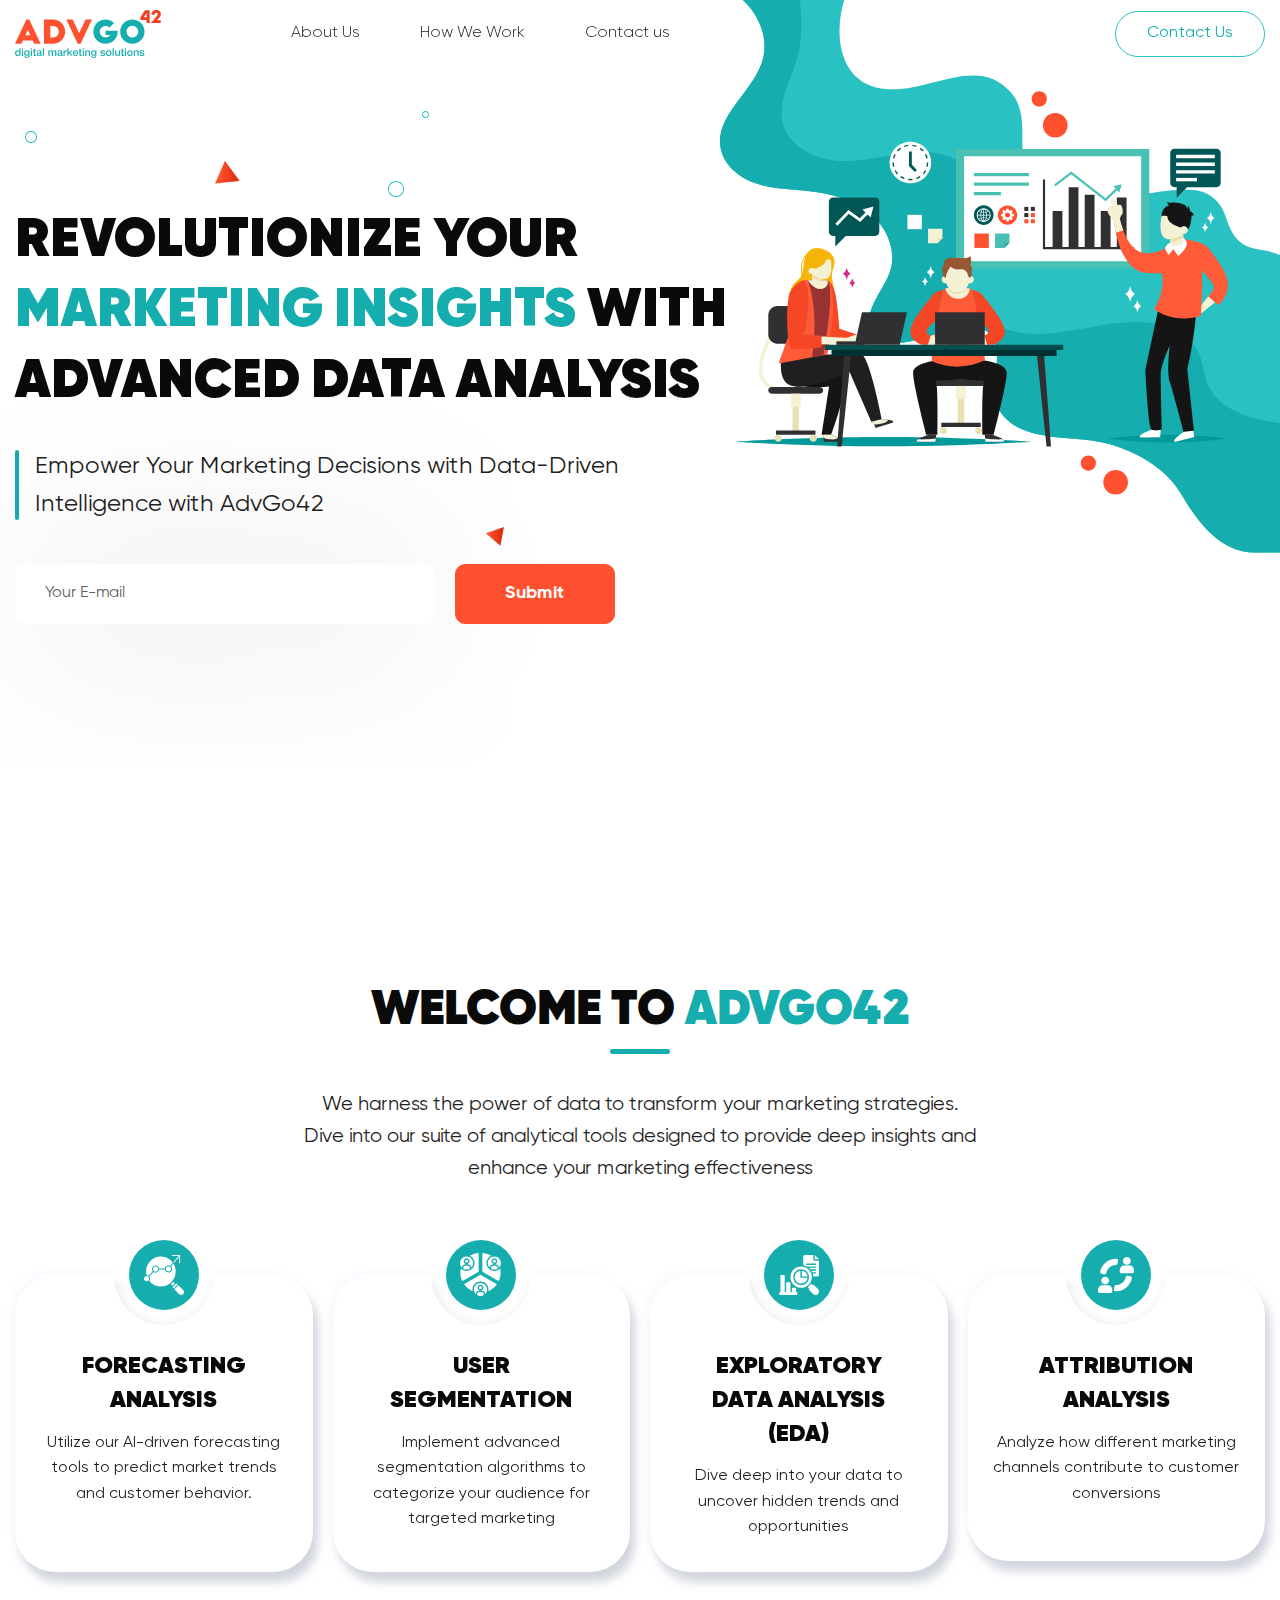
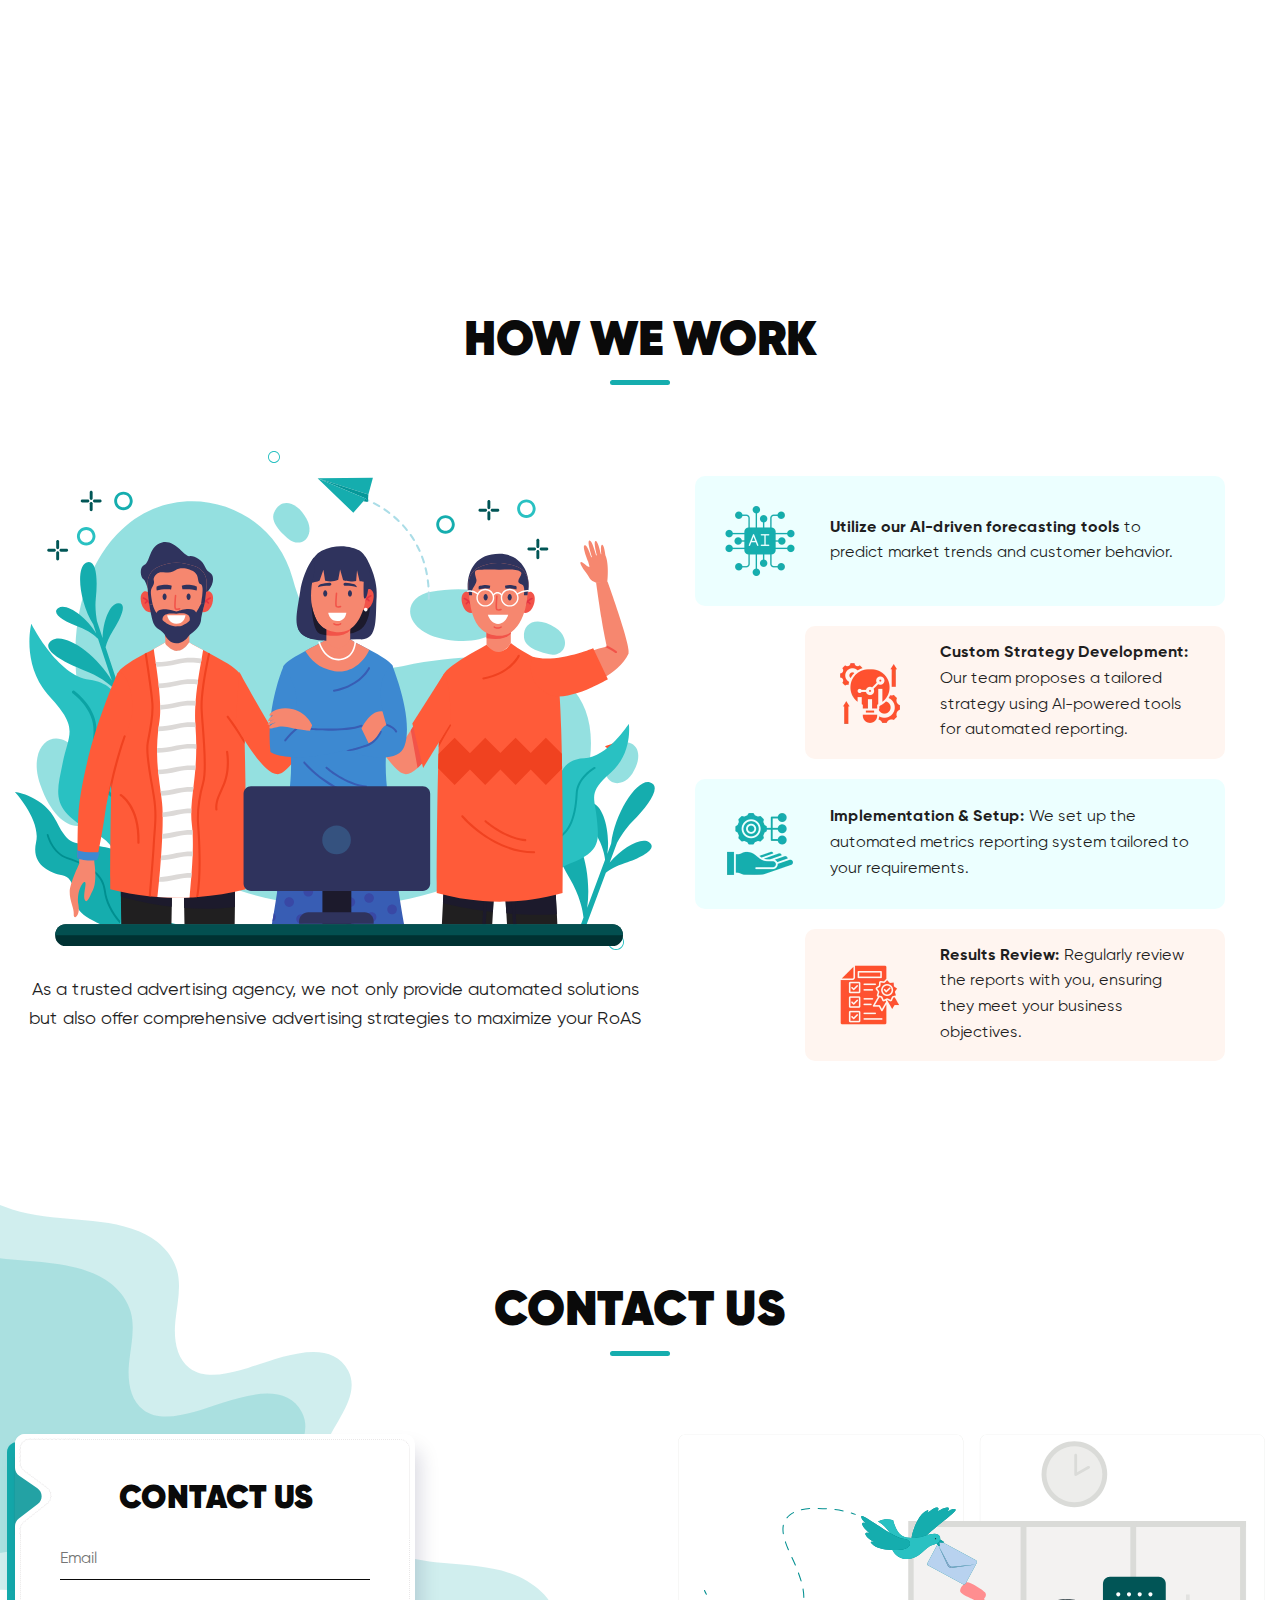
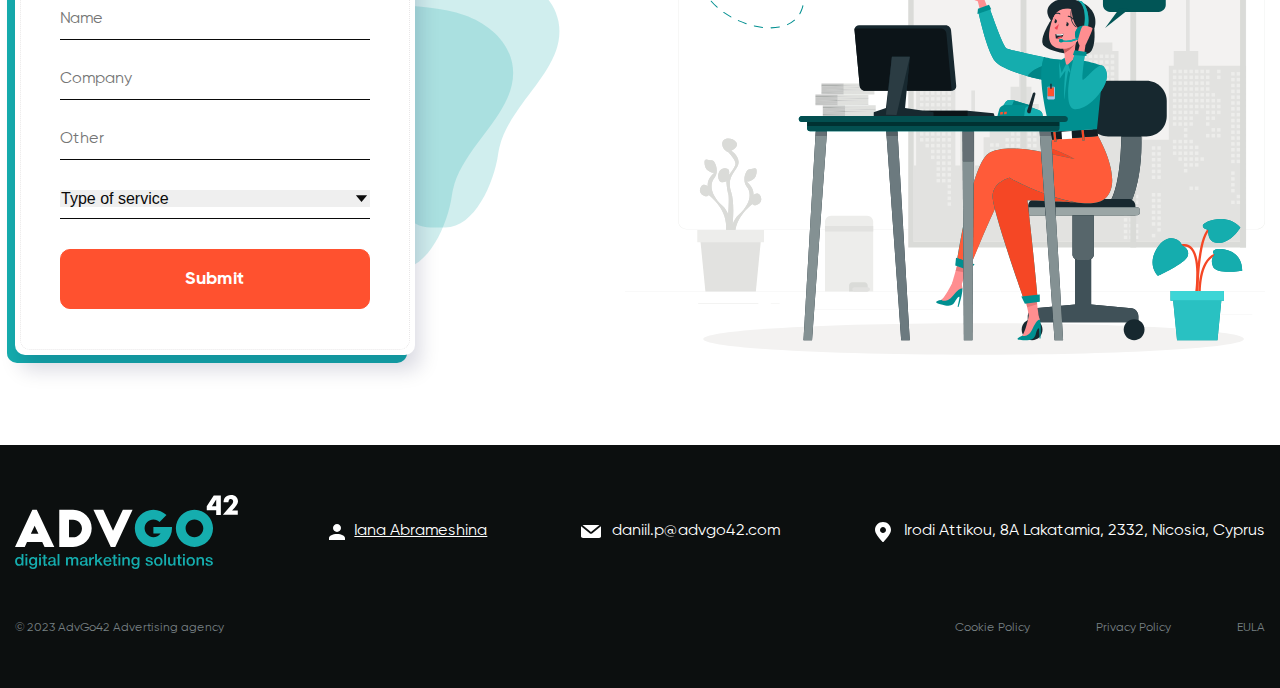
==== commit 55bd03cb: "Updates" ====
--- a/index.html
+++ b/index.html
@@ -12,9 +12,9 @@
   <title>REVOLUTIONIZE YOUR MARKETING INSIGHTS WITH ADVANCED DATA ANALYSIS - ADVGO</title>
 
   <link rel="shortcut icon" href="images/favicon.svg" type="image/x-icon">
-  <link rel="stylesheet" href="css/main.min.css?_v=20231221101536">
-
-  <script defer="defer" src="js/main.min.js?_v=20231221101536"></script>
+  <link rel="stylesheet" href="css/main.min.css?_v=20231221112535">
+
+  <script defer="defer" src="js/main.min.js?_v=20231221112535"></script>
 </head>
 
 <body>
@@ -25,11 +25,11 @@
     <nav class="header__menu menu">
       <div class="header__menu-logo"><img src="images/logo.svg" alt=""></div>
       <ul class="menu__list">
-        <li class="menu__item"><a href="#" class="menu__link">About Us</a></li>
-        <li class="menu__item"><a href="#" class="menu__link">How We Work</a></li>
-        <li class="menu__item"><a href="#" class="menu__link">Contact us</a></li>
+        <li class="menu__item"><a href="#about" class="menu__link">About Us</a></li>
+        <li class="menu__item"><a href="#work" class="menu__link">How We Work</a></li>
+        <li class="menu__item"><a href="#contact" class="menu__link">Contact us</a></li>
       </ul>
-      <a href="#" class="header__btn">Contact Us</a>
+      <a href="#contact-us" class="header__btn">Contact Us</a>
     </nav>
     <button class="header__burger icon-menu">
   <span></span>
@@ -61,7 +61,7 @@
     <img src="images/icons/hero-5.svg" alt="" class="hero__icon icon-5">
   </div>
 </div>
-      <div class="about">
+      <div class="about" id="about">
   <div class="about__container">
     <h2 class="section__title about__title">Welcome to <span>AdvGo42</span></h2>
     <p class="about__text">We harness the power of data to transform your marketing strategies. <br> Dive into our suite
@@ -78,7 +78,7 @@
           <p class="about__box-text">Utilize our AI-driven forecasting tools to predict market trends and customer
             behavior.</p>
         </div>
-        <a href="#" class="about__box-link">Try Forecasting Analysis</a>
+        <a href="#" class="about__box-link" data-value="Forecasting Analysis">Try Forecasting Analysis</a>
       </div>
       <div class="about__box swiper-slide">
         <div class="about__box-wrapper">
@@ -92,7 +92,7 @@
           <p class="about__box-text">Implement advanced segmentation algorithms to categorize your audience for targeted
             marketing</p>
         </div>
-        <a href="#" class="about__box-link">Explore User Segmentation</a>
+        <a href="#" class="about__box-link" data-value="User Segmentation">Explore User Segmentation</a>
       </div>
       <div class="about__box swiper-slide">
         <div class="about__box-wrapper">
@@ -109,7 +109,7 @@
           <h3 class="about__box-title">Exploratory Data Analysis (EDA)</h3>
           <p class="about__box-text">Dive deep into your data to uncover hidden trends and opportunities</p>
         </div>
-        <a href="#" class="about__box-link">Uncover Insights with EDA</a>
+        <a href="#" class="about__box-link" data-value="EDA">Uncover Insights with EDA</a>
       </div>
       <div class="about__box swiper-slide">
         <div class="about__box-wrapper">
@@ -126,12 +126,12 @@
           <h3 class="about__box-title">Attribution Analysis</h3>
           <p class="about__box-text">Analyze how different marketing channels contribute to customer conversions</p>
         </div>
-        <a href="#" class="about__box-link">Enhance with Attribution Analysis</a>
-      </div>
-    </div>
-  </div>
-</div>
-      <div class="work">
+        <a href="#" class="about__box-link" data-value="Attribution Analysis">Enhance with Attribution Analysis</a>
+      </div>
+    </div>
+  </div>
+</div>
+      <div class="work" id="work">
   <div class="work__container">
     <h2 class="section__title work__title">How We Work</h2>
     <div class="work__wrapper">
@@ -174,7 +174,7 @@
 
   </div>
 </div>
-      <div class="contact">
+      <div class="contact" id="contact">
   <div class="contact__bg"><img src="images/contact__bg.svg" alt=""></div>
   <div class="contact__container">
     <h2 class="section__title contact__title">Contact us</h2>
@@ -185,8 +185,11 @@
           <div class="contact__block-dashed"></div>
           <h3 class="contact__block-title">Contact us</h3>
           <form class="contact__form">
-            <div class="contact__form-box"><input type="text" name="E-mail" class="contact__form-input" placeholder="Email"></div>
-            <div class="contact__form-box"><input type="text" name="Your Name" class="contact__form-input" placeholder="Name"></div>
+            <input type="hidden" name="_subject" value="New submission!">
+            <input type="hidden" name="_captcha" value="false">
+            <input type="hidden" name="Form" value="Main Contact Form">
+            <div class="contact__form-box"><input type="text" name="E-mail" class="contact__form-input" placeholder="Email" required></div>
+            <div class="contact__form-box"><input type="text" name="Your Name" class="contact__form-input" placeholder="Name" required></div>
             <div class="contact__form-box"><input type="text" name="Company" class="contact__form-input" placeholder="Company">
             </div>
             <div class="contact__form-box"><input type="text" name="Other" class="contact__form-input" placeholder="Other">
@@ -202,6 +205,14 @@
             </div>
             <button class="contact__form-submit">Submit</button>
           </form>
+          <div class="contact__block-success">
+            <svg xmlns="http://www.w3.org/2000/svg" width="168" height="168" viewBox="0 0 168 168" fill="none">
+              <path d="M149.625 91.875C144.375 118.125 124.583 142.842 96.8102 148.365C83.2651 151.062 69.2142 149.418 56.6582 143.665C44.1022 137.912 33.6812 128.345 26.8791 116.325C20.0769 104.305 17.2403 90.4458 18.7732 76.7201C20.3061 62.9943 26.1304 50.1021 35.4167 39.879C54.4637 18.9 86.6252 13.125 112.875 23.625" stroke="#16ADAE" stroke-width="4" stroke-linecap="round" stroke-linejoin="round"/>
+              <path d="M60.375 81.375L86.625 107.625L149.625 39.375" stroke="#16ADAE" stroke-width="4" stroke-linecap="round" stroke-linejoin="round"/>
+            </svg>
+            <h3 class="success__title">Thank you for <br> your feedback!</h3>
+            <p class="success__text">In the near future, our manager will contact you.</p>
+          </div>
         </div>
       </div>
       <div class="contact__image"><img src="images/contact.svg" alt=""></div>
@@ -212,7 +223,7 @@
 
     </main>
 
-    <footer class="footer">
+    <footer class="footer" id="contact-us">
   <div class="footer__container">
     <div class="footer__contacts">
       <div class="footer__logo"><img src="images/logo-black.svg" alt=""></div>
@@ -245,9 +256,9 @@
     <div class="footer__content">
       <span class="footer__copy">© 2023 AdvGo42 Advertising agency</span>
       <ul class="footer__menu">
-        <li class="footer__item"><a href="#" class="footer__link">Cookie Policy</a></li>
-        <li class="footer__item"><a href="#" class="footer__link">Privacy Policy</a></li>
-        <li class="footer__item"><a href="#" class="footer__link">EULA</a></li>
+        <li class="footer__item"><a href="https://advgo42.com/doc/cookie.pdf" target="_blank" class="footer__link">Cookie Policy</a></li>
+        <li class="footer__item"><a href="https://advgo42.com/doc/privacy.pdf" class="footer__link" target="_blank">Privacy Policy</a></li>
+        <li class="footer__item"><a href="https://advgo42.com/doc/eula.pdf" class="footer__link" target="_blank">EULA</a></li>
       </ul>
     </div>
   </div>
--- a/css/main.min.css
+++ b/css/main.min.css
@@ -1 +1 @@
-@charset "UTF-8";@font-face{font-family:Gilroy;font-display:swap;src:url(../fonts/Gilroy-Bold.woff2) format("woff2");font-weight:700;font-style:normal}@font-face{font-family:Gilroy;font-display:swap;src:url(../fonts/Gilroy-Heavy.woff2) format("woff2");font-weight:900;font-style:normal}@font-face{font-family:Gilroy;font-display:swap;src:url(../fonts/Gilroy-Light.woff2) format("woff2");font-weight:300;font-style:normal}@font-face{font-family:Gilroy;font-display:swap;src:url(../fonts/Gilroy-Regular.woff2) format("woff2");font-weight:400;font-style:normal}:root{--bs-font-family:Gilroy,sans-serif;--bs-font-size:16px;--bs-font-weight:400;--bs-line-height:1;--bs-font-color:#222;--bs-transition:.3s ease-in-out;--bs-radius:10px;--primary-color:#131313;--primary-hover-color:#2d2d2d;--secondary-color:#ff4040;--white-color:#fff;--black-color:#131313;--bs-shadow:0px 2px 3px rgba(#000 10%),0px 8px 3px rgba(#000 10%);--hover-shadow:0 0 5px 0 rgba(#000 10%),0 0 10px 0 rgba(#000 10%),0 0 15px 0 rgba(#000 10%)}*{padding:0;margin:0;border:0;-webkit-tap-highlight-color:transparent}*,:after,:before{-webkit-box-sizing:border-box;box-sizing:border-box}:active,:focus{outline:0}aside,footer,header,nav{display:block}html{opacity:0;scroll-behavior:smooth;-webkit-transition:opacity .8s ease-in-out;transition:opacity .8s ease-in-out}html.loaded{opacity:1}html.lock{overflow:hidden;-ms-touch-action:none;touch-action:none}body,html{width:100%;height:100%;min-width:320px}body{-ms-scroll-chaining:none;overscroll-behavior:none;font-size:16px;font-size:var(--bs-font-size);font-family:Gilroy,sans-serif;font-family:var(--bs-font-family);font-weight:400;font-weight:var(--bs-font-weight);line-height:1;line-height:var(--bs-line-height);text-rendering:optimizelegibility;-webkit-text-size-adjust:100%;-moz-text-size-adjust:100%;-ms-text-size-adjust:100%;text-size-adjust:100%;-moz-osx-font-smoothing:grayscale;-webkit-font-smoothing:antialiased}button,input,textarea{font-family:inherit}input::-ms-clear{display:none}input[type=number]{-moz-appearance:textfield}input[type=number]::-webkit-inner-spin-button,input[type=number]::-webkit-outer-spin-button{-webkit-appearance:none}button{cursor:pointer;-webkit-user-select:none;-moz-user-select:none;-ms-user-select:none;user-select:none}button::-moz-focus-inner{padding:0;border:0}a{-webkit-text-decoration:none;text-decoration:none;-webkit-user-select:none;-moz-user-select:none;-ms-user-select:none;user-select:none}a:active,a:focus{outline:0}a:visited{-webkit-text-decoration:none;text-decoration:none}a:hover{-webkit-text-decoration:none;text-decoration:none}li,ul{list-style:none}img{vertical-align:top}h1,h2,h3,h4,h5,h6{font-size:inherit;font-weight:400}sup{color:inherit}[data-aos][data-aos][data-aos-duration="50"],body[data-aos-duration="50"] [data-aos]{-webkit-transition-duration:50ms;transition-duration:50ms}[data-aos][data-aos][data-aos-delay="50"],body[data-aos-delay="50"] [data-aos]{-webkit-transition-delay:0;transition-delay:0}[data-aos][data-aos][data-aos-delay="50"].aos-animate,body[data-aos-delay="50"] [data-aos].aos-animate{-webkit-transition-delay:50ms;transition-delay:50ms}[data-aos][data-aos][data-aos-duration="100"],body[data-aos-duration="100"] [data-aos]{-webkit-transition-duration:.1s;transition-duration:.1s}[data-aos][data-aos][data-aos-delay="100"],body[data-aos-delay="100"] [data-aos]{-webkit-transition-delay:0;transition-delay:0}[data-aos][data-aos][data-aos-delay="100"].aos-animate,body[data-aos-delay="100"] [data-aos].aos-animate{-webkit-transition-delay:.1s;transition-delay:.1s}[data-aos][data-aos][data-aos-duration="150"],body[data-aos-duration="150"] [data-aos]{-webkit-transition-duration:.15s;transition-duration:.15s}[data-aos][data-aos][data-aos-delay="150"],body[data-aos-delay="150"] [data-aos]{-webkit-transition-delay:0;transition-delay:0}[data-aos][data-aos][data-aos-delay="150"].aos-animate,body[data-aos-delay="150"] [data-aos].aos-animate{-webkit-transition-delay:.15s;transition-delay:.15s}[data-aos][data-aos][data-aos-duration="200"],body[data-aos-duration="200"] [data-aos]{-webkit-transition-duration:.2s;transition-duration:.2s}[data-aos][data-aos][data-aos-delay="200"],body[data-aos-delay="200"] [data-aos]{-webkit-transition-delay:0;transition-delay:0}[data-aos][data-aos][data-aos-delay="200"].aos-animate,body[data-aos-delay="200"] [data-aos].aos-animate{-webkit-transition-delay:.2s;transition-delay:.2s}[data-aos][data-aos][data-aos-duration="250"],body[data-aos-duration="250"] [data-aos]{-webkit-transition-duration:.25s;transition-duration:.25s}[data-aos][data-aos][data-aos-delay="250"],body[data-aos-delay="250"] [data-aos]{-webkit-transition-delay:0;transition-delay:0}[data-aos][data-aos][data-aos-delay="250"].aos-animate,body[data-aos-delay="250"] [data-aos].aos-animate{-webkit-transition-delay:.25s;transition-delay:.25s}[data-aos][data-aos][data-aos-duration="300"],body[data-aos-duration="300"] [data-aos]{-webkit-transition-duration:.3s;transition-duration:.3s}[data-aos][data-aos][data-aos-delay="300"],body[data-aos-delay="300"] [data-aos]{-webkit-transition-delay:0;transition-delay:0}[data-aos][data-aos][data-aos-delay="300"].aos-animate,body[data-aos-delay="300"] [data-aos].aos-animate{-webkit-transition-delay:.3s;transition-delay:.3s}[data-aos][data-aos][data-aos-duration="350"],body[data-aos-duration="350"] [data-aos]{-webkit-transition-duration:.35s;transition-duration:.35s}[data-aos][data-aos][data-aos-delay="350"],body[data-aos-delay="350"] [data-aos]{-webkit-transition-delay:0;transition-delay:0}[data-aos][data-aos][data-aos-delay="350"].aos-animate,body[data-aos-delay="350"] [data-aos].aos-animate{-webkit-transition-delay:.35s;transition-delay:.35s}[data-aos][data-aos][data-aos-duration="400"],body[data-aos-duration="400"] [data-aos]{-webkit-transition-duration:.4s;transition-duration:.4s}[data-aos][data-aos][data-aos-delay="400"],body[data-aos-delay="400"] [data-aos]{-webkit-transition-delay:0;transition-delay:0}[data-aos][data-aos][data-aos-delay="400"].aos-animate,body[data-aos-delay="400"] [data-aos].aos-animate{-webkit-transition-delay:.4s;transition-delay:.4s}[data-aos][data-aos][data-aos-duration="450"],body[data-aos-duration="450"] [data-aos]{-webkit-transition-duration:.45s;transition-duration:.45s}[data-aos][data-aos][data-aos-delay="450"],body[data-aos-delay="450"] [data-aos]{-webkit-transition-delay:0;transition-delay:0}[data-aos][data-aos][data-aos-delay="450"].aos-animate,body[data-aos-delay="450"] [data-aos].aos-animate{-webkit-transition-delay:.45s;transition-delay:.45s}[data-aos][data-aos][data-aos-duration="500"],body[data-aos-duration="500"] [data-aos]{-webkit-transition-duration:.5s;transition-duration:.5s}[data-aos][data-aos][data-aos-delay="500"],body[data-aos-delay="500"] [data-aos]{-webkit-transition-delay:0;transition-delay:0}[data-aos][data-aos][data-aos-delay="500"].aos-animate,body[data-aos-delay="500"] [data-aos].aos-animate{-webkit-transition-delay:.5s;transition-delay:.5s}[data-aos][data-aos][data-aos-duration="550"],body[data-aos-duration="550"] [data-aos]{-webkit-transition-duration:.55s;transition-duration:.55s}[data-aos][data-aos][data-aos-delay="550"],body[data-aos-delay="550"] [data-aos]{-webkit-transition-delay:0;transition-delay:0}[data-aos][data-aos][data-aos-delay="550"].aos-animate,body[data-aos-delay="550"] [data-aos].aos-animate{-webkit-transition-delay:.55s;transition-delay:.55s}[data-aos][data-aos][data-aos-duration="600"],body[data-aos-duration="600"] [data-aos]{-webkit-transition-duration:.6s;transition-duration:.6s}[data-aos][data-aos][data-aos-delay="600"],body[data-aos-delay="600"] [data-aos]{-webkit-transition-delay:0;transition-delay:0}[data-aos][data-aos][data-aos-delay="600"].aos-animate,body[data-aos-delay="600"] [data-aos].aos-animate{-webkit-transition-delay:.6s;transition-delay:.6s}[data-aos][data-aos][data-aos-duration="650"],body[data-aos-duration="650"] [data-aos]{-webkit-transition-duration:.65s;transition-duration:.65s}[data-aos][data-aos][data-aos-delay="650"],body[data-aos-delay="650"] [data-aos]{-webkit-transition-delay:0;transition-delay:0}[data-aos][data-aos][data-aos-delay="650"].aos-animate,body[data-aos-delay="650"] [data-aos].aos-animate{-webkit-transition-delay:.65s;transition-delay:.65s}[data-aos][data-aos][data-aos-duration="700"],body[data-aos-duration="700"] [data-aos]{-webkit-transition-duration:.7s;transition-duration:.7s}[data-aos][data-aos][data-aos-delay="700"],body[data-aos-delay="700"] [data-aos]{-webkit-transition-delay:0;transition-delay:0}[data-aos][data-aos][data-aos-delay="700"].aos-animate,body[data-aos-delay="700"] [data-aos].aos-animate{-webkit-transition-delay:.7s;transition-delay:.7s}[data-aos][data-aos][data-aos-duration="750"],body[data-aos-duration="750"] [data-aos]{-webkit-transition-duration:.75s;transition-duration:.75s}[data-aos][data-aos][data-aos-delay="750"],body[data-aos-delay="750"] [data-aos]{-webkit-transition-delay:0;transition-delay:0}[data-aos][data-aos][data-aos-delay="750"].aos-animate,body[data-aos-delay="750"] [data-aos].aos-animate{-webkit-transition-delay:.75s;transition-delay:.75s}[data-aos][data-aos][data-aos-duration="800"],body[data-aos-duration="800"] [data-aos]{-webkit-transition-duration:.8s;transition-duration:.8s}[data-aos][data-aos][data-aos-delay="800"],body[data-aos-delay="800"] [data-aos]{-webkit-transition-delay:0;transition-delay:0}[data-aos][data-aos][data-aos-delay="800"].aos-animate,body[data-aos-delay="800"] [data-aos].aos-animate{-webkit-transition-delay:.8s;transition-delay:.8s}[data-aos][data-aos][data-aos-duration="850"],body[data-aos-duration="850"] [data-aos]{-webkit-transition-duration:.85s;transition-duration:.85s}[data-aos][data-aos][data-aos-delay="850"],body[data-aos-delay="850"] [data-aos]{-webkit-transition-delay:0;transition-delay:0}[data-aos][data-aos][data-aos-delay="850"].aos-animate,body[data-aos-delay="850"] [data-aos].aos-animate{-webkit-transition-delay:.85s;transition-delay:.85s}[data-aos][data-aos][data-aos-duration="900"],body[data-aos-duration="900"] [data-aos]{-webkit-transition-duration:.9s;transition-duration:.9s}[data-aos][data-aos][data-aos-delay="900"],body[data-aos-delay="900"] [data-aos]{-webkit-transition-delay:0;transition-delay:0}[data-aos][data-aos][data-aos-delay="900"].aos-animate,body[data-aos-delay="900"] [data-aos].aos-animate{-webkit-transition-delay:.9s;transition-delay:.9s}[data-aos][data-aos][data-aos-duration="950"],body[data-aos-duration="950"] [data-aos]{-webkit-transition-duration:.95s;transition-duration:.95s}[data-aos][data-aos][data-aos-delay="950"],body[data-aos-delay="950"] [data-aos]{-webkit-transition-delay:0;transition-delay:0}[data-aos][data-aos][data-aos-delay="950"].aos-animate,body[data-aos-delay="950"] [data-aos].aos-animate{-webkit-transition-delay:.95s;transition-delay:.95s}[data-aos][data-aos][data-aos-duration="1000"],body[data-aos-duration="1000"] [data-aos]{-webkit-transition-duration:1s;transition-duration:1s}[data-aos][data-aos][data-aos-delay="1000"],body[data-aos-delay="1000"] [data-aos]{-webkit-transition-delay:0;transition-delay:0}[data-aos][data-aos][data-aos-delay="1000"].aos-animate,body[data-aos-delay="1000"] [data-aos].aos-animate{-webkit-transition-delay:1s;transition-delay:1s}[data-aos][data-aos][data-aos-duration="1050"],body[data-aos-duration="1050"] [data-aos]{-webkit-transition-duration:1.05s;transition-duration:1.05s}[data-aos][data-aos][data-aos-delay="1050"],body[data-aos-delay="1050"] [data-aos]{-webkit-transition-delay:0;transition-delay:0}[data-aos][data-aos][data-aos-delay="1050"].aos-animate,body[data-aos-delay="1050"] [data-aos].aos-animate{-webkit-transition-delay:1.05s;transition-delay:1.05s}[data-aos][data-aos][data-aos-duration="1100"],body[data-aos-duration="1100"] [data-aos]{-webkit-transition-duration:1.1s;transition-duration:1.1s}[data-aos][data-aos][data-aos-delay="1100"],body[data-aos-delay="1100"] [data-aos]{-webkit-transition-delay:0;transition-delay:0}[data-aos][data-aos][data-aos-delay="1100"].aos-animate,body[data-aos-delay="1100"] [data-aos].aos-animate{-webkit-transition-delay:1.1s;transition-delay:1.1s}[data-aos][data-aos][data-aos-duration="1150"],body[data-aos-duration="1150"] [data-aos]{-webkit-transition-duration:1.15s;transition-duration:1.15s}[data-aos][data-aos][data-aos-delay="1150"],body[data-aos-delay="1150"] [data-aos]{-webkit-transition-delay:0;transition-delay:0}[data-aos][data-aos][data-aos-delay="1150"].aos-animate,body[data-aos-delay="1150"] [data-aos].aos-animate{-webkit-transition-delay:1.15s;transition-delay:1.15s}[data-aos][data-aos][data-aos-duration="1200"],body[data-aos-duration="1200"] [data-aos]{-webkit-transition-duration:1.2s;transition-duration:1.2s}[data-aos][data-aos][data-aos-delay="1200"],body[data-aos-delay="1200"] [data-aos]{-webkit-transition-delay:0;transition-delay:0}[data-aos][data-aos][data-aos-delay="1200"].aos-animate,body[data-aos-delay="1200"] [data-aos].aos-animate{-webkit-transition-delay:1.2s;transition-delay:1.2s}[data-aos][data-aos][data-aos-duration="1250"],body[data-aos-duration="1250"] [data-aos]{-webkit-transition-duration:1.25s;transition-duration:1.25s}[data-aos][data-aos][data-aos-delay="1250"],body[data-aos-delay="1250"] [data-aos]{-webkit-transition-delay:0;transition-delay:0}[data-aos][data-aos][data-aos-delay="1250"].aos-animate,body[data-aos-delay="1250"] [data-aos].aos-animate{-webkit-transition-delay:1.25s;transition-delay:1.25s}[data-aos][data-aos][data-aos-duration="1300"],body[data-aos-duration="1300"] [data-aos]{-webkit-transition-duration:1.3s;transition-duration:1.3s}[data-aos][data-aos][data-aos-delay="1300"],body[data-aos-delay="1300"] [data-aos]{-webkit-transition-delay:0;transition-delay:0}[data-aos][data-aos][data-aos-delay="1300"].aos-animate,body[data-aos-delay="1300"] [data-aos].aos-animate{-webkit-transition-delay:1.3s;transition-delay:1.3s}[data-aos][data-aos][data-aos-duration="1350"],body[data-aos-duration="1350"] [data-aos]{-webkit-transition-duration:1.35s;transition-duration:1.35s}[data-aos][data-aos][data-aos-delay="1350"],body[data-aos-delay="1350"] [data-aos]{-webkit-transition-delay:0;transition-delay:0}[data-aos][data-aos][data-aos-delay="1350"].aos-animate,body[data-aos-delay="1350"] [data-aos].aos-animate{-webkit-transition-delay:1.35s;transition-delay:1.35s}[data-aos][data-aos][data-aos-duration="1400"],body[data-aos-duration="1400"] [data-aos]{-webkit-transition-duration:1.4s;transition-duration:1.4s}[data-aos][data-aos][data-aos-delay="1400"],body[data-aos-delay="1400"] [data-aos]{-webkit-transition-delay:0;transition-delay:0}[data-aos][data-aos][data-aos-delay="1400"].aos-animate,body[data-aos-delay="1400"] [data-aos].aos-animate{-webkit-transition-delay:1.4s;transition-delay:1.4s}[data-aos][data-aos][data-aos-duration="1450"],body[data-aos-duration="1450"] [data-aos]{-webkit-transition-duration:1.45s;transition-duration:1.45s}[data-aos][data-aos][data-aos-delay="1450"],body[data-aos-delay="1450"] [data-aos]{-webkit-transition-delay:0;transition-delay:0}[data-aos][data-aos][data-aos-delay="1450"].aos-animate,body[data-aos-delay="1450"] [data-aos].aos-animate{-webkit-transition-delay:1.45s;transition-delay:1.45s}[data-aos][data-aos][data-aos-duration="1500"],body[data-aos-duration="1500"] [data-aos]{-webkit-transition-duration:1.5s;transition-duration:1.5s}[data-aos][data-aos][data-aos-delay="1500"],body[data-aos-delay="1500"] [data-aos]{-webkit-transition-delay:0;transition-delay:0}[data-aos][data-aos][data-aos-delay="1500"].aos-animate,body[data-aos-delay="1500"] [data-aos].aos-animate{-webkit-transition-delay:1.5s;transition-delay:1.5s}[data-aos][data-aos][data-aos-duration="1550"],body[data-aos-duration="1550"] [data-aos]{-webkit-transition-duration:1.55s;transition-duration:1.55s}[data-aos][data-aos][data-aos-delay="1550"],body[data-aos-delay="1550"] [data-aos]{-webkit-transition-delay:0;transition-delay:0}[data-aos][data-aos][data-aos-delay="1550"].aos-animate,body[data-aos-delay="1550"] [data-aos].aos-animate{-webkit-transition-delay:1.55s;transition-delay:1.55s}[data-aos][data-aos][data-aos-duration="1600"],body[data-aos-duration="1600"] [data-aos]{-webkit-transition-duration:1.6s;transition-duration:1.6s}[data-aos][data-aos][data-aos-delay="1600"],body[data-aos-delay="1600"] [data-aos]{-webkit-transition-delay:0;transition-delay:0}[data-aos][data-aos][data-aos-delay="1600"].aos-animate,body[data-aos-delay="1600"] [data-aos].aos-animate{-webkit-transition-delay:1.6s;transition-delay:1.6s}[data-aos][data-aos][data-aos-duration="1650"],body[data-aos-duration="1650"] [data-aos]{-webkit-transition-duration:1.65s;transition-duration:1.65s}[data-aos][data-aos][data-aos-delay="1650"],body[data-aos-delay="1650"] [data-aos]{-webkit-transition-delay:0;transition-delay:0}[data-aos][data-aos][data-aos-delay="1650"].aos-animate,body[data-aos-delay="1650"] [data-aos].aos-animate{-webkit-transition-delay:1.65s;transition-delay:1.65s}[data-aos][data-aos][data-aos-duration="1700"],body[data-aos-duration="1700"] [data-aos]{-webkit-transition-duration:1.7s;transition-duration:1.7s}[data-aos][data-aos][data-aos-delay="1700"],body[data-aos-delay="1700"] [data-aos]{-webkit-transition-delay:0;transition-delay:0}[data-aos][data-aos][data-aos-delay="1700"].aos-animate,body[data-aos-delay="1700"] [data-aos].aos-animate{-webkit-transition-delay:1.7s;transition-delay:1.7s}[data-aos][data-aos][data-aos-duration="1750"],body[data-aos-duration="1750"] [data-aos]{-webkit-transition-duration:1.75s;transition-duration:1.75s}[data-aos][data-aos][data-aos-delay="1750"],body[data-aos-delay="1750"] [data-aos]{-webkit-transition-delay:0;transition-delay:0}[data-aos][data-aos][data-aos-delay="1750"].aos-animate,body[data-aos-delay="1750"] [data-aos].aos-animate{-webkit-transition-delay:1.75s;transition-delay:1.75s}[data-aos][data-aos][data-aos-duration="1800"],body[data-aos-duration="1800"] [data-aos]{-webkit-transition-duration:1.8s;transition-duration:1.8s}[data-aos][data-aos][data-aos-delay="1800"],body[data-aos-delay="1800"] [data-aos]{-webkit-transition-delay:0;transition-delay:0}[data-aos][data-aos][data-aos-delay="1800"].aos-animate,body[data-aos-delay="1800"] [data-aos].aos-animate{-webkit-transition-delay:1.8s;transition-delay:1.8s}[data-aos][data-aos][data-aos-duration="1850"],body[data-aos-duration="1850"] [data-aos]{-webkit-transition-duration:1.85s;transition-duration:1.85s}[data-aos][data-aos][data-aos-delay="1850"],body[data-aos-delay="1850"] [data-aos]{-webkit-transition-delay:0;transition-delay:0}[data-aos][data-aos][data-aos-delay="1850"].aos-animate,body[data-aos-delay="1850"] [data-aos].aos-animate{-webkit-transition-delay:1.85s;transition-delay:1.85s}[data-aos][data-aos][data-aos-duration="1900"],body[data-aos-duration="1900"] [data-aos]{-webkit-transition-duration:1.9s;transition-duration:1.9s}[data-aos][data-aos][data-aos-delay="1900"],body[data-aos-delay="1900"] [data-aos]{-webkit-transition-delay:0;transition-delay:0}[data-aos][data-aos][data-aos-delay="1900"].aos-animate,body[data-aos-delay="1900"] [data-aos].aos-animate{-webkit-transition-delay:1.9s;transition-delay:1.9s}[data-aos][data-aos][data-aos-duration="1950"],body[data-aos-duration="1950"] [data-aos]{-webkit-transition-duration:1.95s;transition-duration:1.95s}[data-aos][data-aos][data-aos-delay="1950"],body[data-aos-delay="1950"] [data-aos]{-webkit-transition-delay:0;transition-delay:0}[data-aos][data-aos][data-aos-delay="1950"].aos-animate,body[data-aos-delay="1950"] [data-aos].aos-animate{-webkit-transition-delay:1.95s;transition-delay:1.95s}[data-aos][data-aos][data-aos-duration="2000"],body[data-aos-duration="2000"] [data-aos]{-webkit-transition-duration:2s;transition-duration:2s}[data-aos][data-aos][data-aos-delay="2000"],body[data-aos-delay="2000"] [data-aos]{-webkit-transition-delay:0;transition-delay:0}[data-aos][data-aos][data-aos-delay="2000"].aos-animate,body[data-aos-delay="2000"] [data-aos].aos-animate{-webkit-transition-delay:2s;transition-delay:2s}[data-aos][data-aos][data-aos-duration="2050"],body[data-aos-duration="2050"] [data-aos]{-webkit-transition-duration:2.05s;transition-duration:2.05s}[data-aos][data-aos][data-aos-delay="2050"],body[data-aos-delay="2050"] [data-aos]{-webkit-transition-delay:0;transition-delay:0}[data-aos][data-aos][data-aos-delay="2050"].aos-animate,body[data-aos-delay="2050"] [data-aos].aos-animate{-webkit-transition-delay:2.05s;transition-delay:2.05s}[data-aos][data-aos][data-aos-duration="2100"],body[data-aos-duration="2100"] [data-aos]{-webkit-transition-duration:2.1s;transition-duration:2.1s}[data-aos][data-aos][data-aos-delay="2100"],body[data-aos-delay="2100"] [data-aos]{-webkit-transition-delay:0;transition-delay:0}[data-aos][data-aos][data-aos-delay="2100"].aos-animate,body[data-aos-delay="2100"] [data-aos].aos-animate{-webkit-transition-delay:2.1s;transition-delay:2.1s}[data-aos][data-aos][data-aos-duration="2150"],body[data-aos-duration="2150"] [data-aos]{-webkit-transition-duration:2.15s;transition-duration:2.15s}[data-aos][data-aos][data-aos-delay="2150"],body[data-aos-delay="2150"] [data-aos]{-webkit-transition-delay:0;transition-delay:0}[data-aos][data-aos][data-aos-delay="2150"].aos-animate,body[data-aos-delay="2150"] [data-aos].aos-animate{-webkit-transition-delay:2.15s;transition-delay:2.15s}[data-aos][data-aos][data-aos-duration="2200"],body[data-aos-duration="2200"] [data-aos]{-webkit-transition-duration:2.2s;transition-duration:2.2s}[data-aos][data-aos][data-aos-delay="2200"],body[data-aos-delay="2200"] [data-aos]{-webkit-transition-delay:0;transition-delay:0}[data-aos][data-aos][data-aos-delay="2200"].aos-animate,body[data-aos-delay="2200"] [data-aos].aos-animate{-webkit-transition-delay:2.2s;transition-delay:2.2s}[data-aos][data-aos][data-aos-duration="2250"],body[data-aos-duration="2250"] [data-aos]{-webkit-transition-duration:2.25s;transition-duration:2.25s}[data-aos][data-aos][data-aos-delay="2250"],body[data-aos-delay="2250"] [data-aos]{-webkit-transition-delay:0;transition-delay:0}[data-aos][data-aos][data-aos-delay="2250"].aos-animate,body[data-aos-delay="2250"] [data-aos].aos-animate{-webkit-transition-delay:2.25s;transition-delay:2.25s}[data-aos][data-aos][data-aos-duration="2300"],body[data-aos-duration="2300"] [data-aos]{-webkit-transition-duration:2.3s;transition-duration:2.3s}[data-aos][data-aos][data-aos-delay="2300"],body[data-aos-delay="2300"] [data-aos]{-webkit-transition-delay:0;transition-delay:0}[data-aos][data-aos][data-aos-delay="2300"].aos-animate,body[data-aos-delay="2300"] [data-aos].aos-animate{-webkit-transition-delay:2.3s;transition-delay:2.3s}[data-aos][data-aos][data-aos-duration="2350"],body[data-aos-duration="2350"] [data-aos]{-webkit-transition-duration:2.35s;transition-duration:2.35s}[data-aos][data-aos][data-aos-delay="2350"],body[data-aos-delay="2350"] [data-aos]{-webkit-transition-delay:0;transition-delay:0}[data-aos][data-aos][data-aos-delay="2350"].aos-animate,body[data-aos-delay="2350"] [data-aos].aos-animate{-webkit-transition-delay:2.35s;transition-delay:2.35s}[data-aos][data-aos][data-aos-duration="2400"],body[data-aos-duration="2400"] [data-aos]{-webkit-transition-duration:2.4s;transition-duration:2.4s}[data-aos][data-aos][data-aos-delay="2400"],body[data-aos-delay="2400"] [data-aos]{-webkit-transition-delay:0;transition-delay:0}[data-aos][data-aos][data-aos-delay="2400"].aos-animate,body[data-aos-delay="2400"] [data-aos].aos-animate{-webkit-transition-delay:2.4s;transition-delay:2.4s}[data-aos][data-aos][data-aos-duration="2450"],body[data-aos-duration="2450"] [data-aos]{-webkit-transition-duration:2.45s;transition-duration:2.45s}[data-aos][data-aos][data-aos-delay="2450"],body[data-aos-delay="2450"] [data-aos]{-webkit-transition-delay:0;transition-delay:0}[data-aos][data-aos][data-aos-delay="2450"].aos-animate,body[data-aos-delay="2450"] [data-aos].aos-animate{-webkit-transition-delay:2.45s;transition-delay:2.45s}[data-aos][data-aos][data-aos-duration="2500"],body[data-aos-duration="2500"] [data-aos]{-webkit-transition-duration:2.5s;transition-duration:2.5s}[data-aos][data-aos][data-aos-delay="2500"],body[data-aos-delay="2500"] [data-aos]{-webkit-transition-delay:0;transition-delay:0}[data-aos][data-aos][data-aos-delay="2500"].aos-animate,body[data-aos-delay="2500"] [data-aos].aos-animate{-webkit-transition-delay:2.5s;transition-delay:2.5s}[data-aos][data-aos][data-aos-duration="2550"],body[data-aos-duration="2550"] [data-aos]{-webkit-transition-duration:2.55s;transition-duration:2.55s}[data-aos][data-aos][data-aos-delay="2550"],body[data-aos-delay="2550"] [data-aos]{-webkit-transition-delay:0;transition-delay:0}[data-aos][data-aos][data-aos-delay="2550"].aos-animate,body[data-aos-delay="2550"] [data-aos].aos-animate{-webkit-transition-delay:2.55s;transition-delay:2.55s}[data-aos][data-aos][data-aos-duration="2600"],body[data-aos-duration="2600"] [data-aos]{-webkit-transition-duration:2.6s;transition-duration:2.6s}[data-aos][data-aos][data-aos-delay="2600"],body[data-aos-delay="2600"] [data-aos]{-webkit-transition-delay:0;transition-delay:0}[data-aos][data-aos][data-aos-delay="2600"].aos-animate,body[data-aos-delay="2600"] [data-aos].aos-animate{-webkit-transition-delay:2.6s;transition-delay:2.6s}[data-aos][data-aos][data-aos-duration="2650"],body[data-aos-duration="2650"] [data-aos]{-webkit-transition-duration:2.65s;transition-duration:2.65s}[data-aos][data-aos][data-aos-delay="2650"],body[data-aos-delay="2650"] [data-aos]{-webkit-transition-delay:0;transition-delay:0}[data-aos][data-aos][data-aos-delay="2650"].aos-animate,body[data-aos-delay="2650"] [data-aos].aos-animate{-webkit-transition-delay:2.65s;transition-delay:2.65s}[data-aos][data-aos][data-aos-duration="2700"],body[data-aos-duration="2700"] [data-aos]{-webkit-transition-duration:2.7s;transition-duration:2.7s}[data-aos][data-aos][data-aos-delay="2700"],body[data-aos-delay="2700"] [data-aos]{-webkit-transition-delay:0;transition-delay:0}[data-aos][data-aos][data-aos-delay="2700"].aos-animate,body[data-aos-delay="2700"] [data-aos].aos-animate{-webkit-transition-delay:2.7s;transition-delay:2.7s}[data-aos][data-aos][data-aos-duration="2750"],body[data-aos-duration="2750"] [data-aos]{-webkit-transition-duration:2.75s;transition-duration:2.75s}[data-aos][data-aos][data-aos-delay="2750"],body[data-aos-delay="2750"] [data-aos]{-webkit-transition-delay:0;transition-delay:0}[data-aos][data-aos][data-aos-delay="2750"].aos-animate,body[data-aos-delay="2750"] [data-aos].aos-animate{-webkit-transition-delay:2.75s;transition-delay:2.75s}[data-aos][data-aos][data-aos-duration="2800"],body[data-aos-duration="2800"] [data-aos]{-webkit-transition-duration:2.8s;transition-duration:2.8s}[data-aos][data-aos][data-aos-delay="2800"],body[data-aos-delay="2800"] [data-aos]{-webkit-transition-delay:0;transition-delay:0}[data-aos][data-aos][data-aos-delay="2800"].aos-animate,body[data-aos-delay="2800"] [data-aos].aos-animate{-webkit-transition-delay:2.8s;transition-delay:2.8s}[data-aos][data-aos][data-aos-duration="2850"],body[data-aos-duration="2850"] [data-aos]{-webkit-transition-duration:2.85s;transition-duration:2.85s}[data-aos][data-aos][data-aos-delay="2850"],body[data-aos-delay="2850"] [data-aos]{-webkit-transition-delay:0;transition-delay:0}[data-aos][data-aos][data-aos-delay="2850"].aos-animate,body[data-aos-delay="2850"] [data-aos].aos-animate{-webkit-transition-delay:2.85s;transition-delay:2.85s}[data-aos][data-aos][data-aos-duration="2900"],body[data-aos-duration="2900"] [data-aos]{-webkit-transition-duration:2.9s;transition-duration:2.9s}[data-aos][data-aos][data-aos-delay="2900"],body[data-aos-delay="2900"] [data-aos]{-webkit-transition-delay:0;transition-delay:0}[data-aos][data-aos][data-aos-delay="2900"].aos-animate,body[data-aos-delay="2900"] [data-aos].aos-animate{-webkit-transition-delay:2.9s;transition-delay:2.9s}[data-aos][data-aos][data-aos-duration="2950"],body[data-aos-duration="2950"] [data-aos]{-webkit-transition-duration:2.95s;transition-duration:2.95s}[data-aos][data-aos][data-aos-delay="2950"],body[data-aos-delay="2950"] [data-aos]{-webkit-transition-delay:0;transition-delay:0}[data-aos][data-aos][data-aos-delay="2950"].aos-animate,body[data-aos-delay="2950"] [data-aos].aos-animate{-webkit-transition-delay:2.95s;transition-delay:2.95s}[data-aos][data-aos][data-aos-duration="3000"],body[data-aos-duration="3000"] [data-aos]{-webkit-transition-duration:3s;transition-duration:3s}[data-aos][data-aos][data-aos-delay="3000"],body[data-aos-delay="3000"] [data-aos]{-webkit-transition-delay:0;transition-delay:0}[data-aos][data-aos][data-aos-delay="3000"].aos-animate,body[data-aos-delay="3000"] [data-aos].aos-animate{-webkit-transition-delay:3s;transition-delay:3s}[data-aos][data-aos][data-aos-easing=linear],body[data-aos-easing=linear] [data-aos]{-webkit-transition-timing-function:cubic-bezier(.25,.25,.75,.75);transition-timing-function:cubic-bezier(.25,.25,.75,.75)}[data-aos][data-aos][data-aos-easing=ease],body[data-aos-easing=ease] [data-aos]{-webkit-transition-timing-function:ease;transition-timing-function:ease}[data-aos][data-aos][data-aos-easing=ease-in],body[data-aos-easing=ease-in] [data-aos]{-webkit-transition-timing-function:ease-in;transition-timing-function:ease-in}[data-aos][data-aos][data-aos-easing=ease-out],body[data-aos-easing=ease-out] [data-aos]{-webkit-transition-timing-function:ease-out;transition-timing-function:ease-out}[data-aos][data-aos][data-aos-easing=ease-in-out],body[data-aos-easing=ease-in-out] [data-aos]{-webkit-transition-timing-function:ease-in-out;transition-timing-function:ease-in-out}[data-aos][data-aos][data-aos-easing=ease-in-back],body[data-aos-easing=ease-in-back] [data-aos]{-webkit-transition-timing-function:cubic-bezier(.6,-.28,.735,.045);transition-timing-function:cubic-bezier(.6,-.28,.735,.045)}[data-aos][data-aos][data-aos-easing=ease-out-back],body[data-aos-easing=ease-out-back] [data-aos]{-webkit-transition-timing-function:cubic-bezier(.175,.885,.32,1.275);transition-timing-function:cubic-bezier(.175,.885,.32,1.275)}[data-aos][data-aos][data-aos-easing=ease-in-out-back],body[data-aos-easing=ease-in-out-back] [data-aos]{-webkit-transition-timing-function:cubic-bezier(.68,-.55,.265,1.55);transition-timing-function:cubic-bezier(.68,-.55,.265,1.55)}[data-aos][data-aos][data-aos-easing=ease-in-sine],body[data-aos-easing=ease-in-sine] [data-aos]{-webkit-transition-timing-function:cubic-bezier(.47,0,.745,.715);transition-timing-function:cubic-bezier(.47,0,.745,.715)}[data-aos][data-aos][data-aos-easing=ease-out-sine],body[data-aos-easing=ease-out-sine] [data-aos]{-webkit-transition-timing-function:cubic-bezier(.39,.575,.565,1);transition-timing-function:cubic-bezier(.39,.575,.565,1)}[data-aos][data-aos][data-aos-easing=ease-in-out-sine],body[data-aos-easing=ease-in-out-sine] [data-aos]{-webkit-transition-timing-function:cubic-bezier(.445,.05,.55,.95);transition-timing-function:cubic-bezier(.445,.05,.55,.95)}[data-aos][data-aos][data-aos-easing=ease-in-quad],body[data-aos-easing=ease-in-quad] [data-aos]{-webkit-transition-timing-function:cubic-bezier(.55,.085,.68,.53);transition-timing-function:cubic-bezier(.55,.085,.68,.53)}[data-aos][data-aos][data-aos-easing=ease-out-quad],body[data-aos-easing=ease-out-quad] [data-aos]{-webkit-transition-timing-function:cubic-bezier(.25,.46,.45,.94);transition-timing-function:cubic-bezier(.25,.46,.45,.94)}[data-aos][data-aos][data-aos-easing=ease-in-out-quad],body[data-aos-easing=ease-in-out-quad] [data-aos]{-webkit-transition-timing-function:cubic-bezier(.455,.03,.515,.955);transition-timing-function:cubic-bezier(.455,.03,.515,.955)}[data-aos][data-aos][data-aos-easing=ease-in-cubic],body[data-aos-easing=ease-in-cubic] [data-aos]{-webkit-transition-timing-function:cubic-bezier(.55,.085,.68,.53);transition-timing-function:cubic-bezier(.55,.085,.68,.53)}[data-aos][data-aos][data-aos-easing=ease-out-cubic],body[data-aos-easing=ease-out-cubic] [data-aos]{-webkit-transition-timing-function:cubic-bezier(.25,.46,.45,.94);transition-timing-function:cubic-bezier(.25,.46,.45,.94)}[data-aos][data-aos][data-aos-easing=ease-in-out-cubic],body[data-aos-easing=ease-in-out-cubic] [data-aos]{-webkit-transition-timing-function:cubic-bezier(.455,.03,.515,.955);transition-timing-function:cubic-bezier(.455,.03,.515,.955)}[data-aos][data-aos][data-aos-easing=ease-in-quart],body[data-aos-easing=ease-in-quart] [data-aos]{-webkit-transition-timing-function:cubic-bezier(.55,.085,.68,.53);transition-timing-function:cubic-bezier(.55,.085,.68,.53)}[data-aos][data-aos][data-aos-easing=ease-out-quart],body[data-aos-easing=ease-out-quart] [data-aos]{-webkit-transition-timing-function:cubic-bezier(.25,.46,.45,.94);transition-timing-function:cubic-bezier(.25,.46,.45,.94)}[data-aos][data-aos][data-aos-easing=ease-in-out-quart],body[data-aos-easing=ease-in-out-quart] [data-aos]{-webkit-transition-timing-function:cubic-bezier(.455,.03,.515,.955);transition-timing-function:cubic-bezier(.455,.03,.515,.955)}[data-aos^=fade][data-aos^=fade]{opacity:0;-webkit-transition-property:opacity,-webkit-transform;transition-property:opacity,-webkit-transform;transition-property:opacity,transform;transition-property:opacity,transform,-webkit-transform}[data-aos^=fade][data-aos^=fade].aos-animate{opacity:1;-webkit-transform:translateZ(0);transform:translateZ(0)}[data-aos=fade-up]{-webkit-transform:translate3d(0,100px,0);transform:translate3d(0,100px,0)}[data-aos=fade-down]{-webkit-transform:translate3d(0,-100px,0);transform:translate3d(0,-100px,0)}[data-aos=fade-right]{-webkit-transform:translate3d(-100px,0,0);transform:translate3d(-100px,0,0)}[data-aos=fade-left]{-webkit-transform:translate3d(100px,0,0);transform:translate3d(100px,0,0)}[data-aos=fade-up-right]{-webkit-transform:translate3d(-100px,100px,0);transform:translate3d(-100px,100px,0)}[data-aos=fade-up-left]{-webkit-transform:translate3d(100px,100px,0);transform:translate3d(100px,100px,0)}[data-aos=fade-down-right]{-webkit-transform:translate3d(-100px,-100px,0);transform:translate3d(-100px,-100px,0)}[data-aos=fade-down-left]{-webkit-transform:translate3d(100px,-100px,0);transform:translate3d(100px,-100px,0)}[data-aos^=zoom][data-aos^=zoom]{opacity:0;-webkit-transition-property:opacity,-webkit-transform;transition-property:opacity,-webkit-transform;transition-property:opacity,transform;transition-property:opacity,transform,-webkit-transform}[data-aos^=zoom][data-aos^=zoom].aos-animate{opacity:1;-webkit-transform:translateZ(0) scale(1);transform:translateZ(0) scale(1)}[data-aos=zoom-in]{-webkit-transform:scale(.6);-ms-transform:scale(.6);transform:scale(.6)}[data-aos=zoom-in-up]{-webkit-transform:translate3d(0,100px,0) scale(.6);transform:translate3d(0,100px,0) scale(.6)}[data-aos=zoom-in-down]{-webkit-transform:translate3d(0,-100px,0) scale(.6);transform:translate3d(0,-100px,0) scale(.6)}[data-aos=zoom-in-right]{-webkit-transform:translate3d(-100px,0,0) scale(.6);transform:translate3d(-100px,0,0) scale(.6)}[data-aos=zoom-in-left]{-webkit-transform:translate3d(100px,0,0) scale(.6);transform:translate3d(100px,0,0) scale(.6)}[data-aos=zoom-out]{-webkit-transform:scale(1.2);-ms-transform:scale(1.2);transform:scale(1.2)}[data-aos=zoom-out-up]{-webkit-transform:translate3d(0,100px,0) scale(1.2);transform:translate3d(0,100px,0) scale(1.2)}[data-aos=zoom-out-down]{-webkit-transform:translate3d(0,-100px,0) scale(1.2);transform:translate3d(0,-100px,0) scale(1.2)}[data-aos=zoom-out-right]{-webkit-transform:translate3d(-100px,0,0) scale(1.2);transform:translate3d(-100px,0,0) scale(1.2)}[data-aos=zoom-out-left]{-webkit-transform:translate3d(100px,0,0) scale(1.2);transform:translate3d(100px,0,0) scale(1.2)}[data-aos^=slide][data-aos^=slide]{-webkit-transition-property:-webkit-transform;transition-property:-webkit-transform;transition-property:transform;transition-property:transform,-webkit-transform}[data-aos^=slide][data-aos^=slide].aos-animate{-webkit-transform:translateZ(0);transform:translateZ(0)}[data-aos=slide-up]{-webkit-transform:translate3d(0,100%,0);transform:translate3d(0,100%,0)}[data-aos=slide-down]{-webkit-transform:translate3d(0,-100%,0);transform:translate3d(0,-100%,0)}[data-aos=slide-right]{-webkit-transform:translate3d(-100%,0,0);transform:translate3d(-100%,0,0)}[data-aos=slide-left]{-webkit-transform:translate3d(100%,0,0);transform:translate3d(100%,0,0)}[data-aos^=flip][data-aos^=flip]{-webkit-backface-visibility:hidden;backface-visibility:hidden;-webkit-transition-property:-webkit-transform;transition-property:-webkit-transform;transition-property:transform;transition-property:transform,-webkit-transform}[data-aos=flip-left]{-webkit-transform:perspective(2500px) rotateY(-100deg);transform:perspective(2500px) rotateY(-100deg)}[data-aos=flip-left].aos-animate{-webkit-transform:perspective(2500px) rotateY(0);transform:perspective(2500px) rotateY(0)}[data-aos=flip-right]{-webkit-transform:perspective(2500px) rotateY(100deg);transform:perspective(2500px) rotateY(100deg)}[data-aos=flip-right].aos-animate{-webkit-transform:perspective(2500px) rotateY(0);transform:perspective(2500px) rotateY(0)}[data-aos=flip-up]{-webkit-transform:perspective(2500px) rotateX(-100deg);transform:perspective(2500px) rotateX(-100deg)}[data-aos=flip-up].aos-animate{-webkit-transform:perspective(2500px) rotateX(0);transform:perspective(2500px) rotateX(0)}[data-aos=flip-down]{-webkit-transform:perspective(2500px) rotateX(100deg);transform:perspective(2500px) rotateX(100deg)}[data-aos=flip-down].aos-animate{-webkit-transform:perspective(2500px) rotateX(0);transform:perspective(2500px) rotateX(0)}@font-face{font-family:swiper-icons;src:url("data:application/font-woff;charset=utf-8;base64, [base64]//wADZ2x5ZgAAAywAAADMAAAD2MHtryVoZWFkAAABbAAAADAAAAA2E2+eoWhoZWEAAAGcAAAAHwAAACQC9gDzaG10eAAAAigAAAAZAAAArgJkABFsb2NhAAAC0AAAAFoAAABaFQAUGG1heHAAAAG8AAAAHwAAACAAcABAbmFtZQAAA/gAAAE5AAACXvFdBwlwb3N0AAAFNAAAAGIAAACE5s74hXjaY2BkYGAAYpf5Hu/j+W2+MnAzMYDAzaX6QjD6/4//Bxj5GA8AuRwMYGkAPywL13jaY2BkYGA88P8Agx4j+/8fQDYfA1AEBWgDAIB2BOoAeNpjYGRgYNBh4GdgYgABEMnIABJzYNADCQAACWgAsQB42mNgYfzCOIGBlYGB0YcxjYGBwR1Kf2WQZGhhYGBiYGVmgAFGBiQQkOaawtDAoMBQxXjg/wEGPcYDDA4wNUA2CCgwsAAAO4EL6gAAeNpj2M0gyAACqxgGNWBkZ2D4/wMA+xkDdgAAAHjaY2BgYGaAYBkGRgYQiAHyGMF8FgYHIM3DwMHABGQrMOgyWDLEM1T9/w8UBfEMgLzE////P/5//f/V/xv+r4eaAAeMbAxwIUYmIMHEgKYAYjUcsDAwsLKxc3BycfPw8jEQA/[base64]/uznmfPFBNODM2K7MTQ45YEAZqGP81AmGGcF3iPqOop0r1SPTaTbVkfUe4HXj97wYE+yNwWYxwWu4v1ugWHgo3S1XdZEVqWM7ET0cfnLGxWfkgR42o2PvWrDMBSFj/IHLaF0zKjRgdiVMwScNRAoWUoH78Y2icB/yIY09An6AH2Bdu/UB+yxopYshQiEvnvu0dURgDt8QeC8PDw7Fpji3fEA4z/PEJ6YOB5hKh4dj3EvXhxPqH/SKUY3rJ7srZ4FZnh1PMAtPhwP6fl2PMJMPDgeQ4rY8YT6Gzao0eAEA409DuggmTnFnOcSCiEiLMgxCiTI6Cq5DZUd3Qmp10vO0LaLTd2cjN4fOumlc7lUYbSQcZFkutRG7g6JKZKy0RmdLY680CDnEJ+UMkpFFe1RN7nxdVpXrC4aTtnaurOnYercZg2YVmLN/d/gczfEimrE/fs/bOuq29Zmn8tloORaXgZgGa78yO9/cnXm2BpaGvq25Dv9S4E9+5SIc9PqupJKhYFSSl47+Qcr1mYNAAAAeNptw0cKwkAAAMDZJA8Q7OUJvkLsPfZ6zFVERPy8qHh2YER+3i/BP83vIBLLySsoKimrqKqpa2hp6+jq6RsYGhmbmJqZSy0sraxtbO3sHRydnEMU4uR6yx7JJXveP7WrDycAAAAAAAH//wACeNpjYGRgYOABYhkgZgJCZgZNBkYGLQZtIJsFLMYAAAw3ALgAeNolizEKgDAQBCchRbC2sFER0YD6qVQiBCv/H9ezGI6Z5XBAw8CBK/m5iQQVauVbXLnOrMZv2oLdKFa8Pjuru2hJzGabmOSLzNMzvutpB3N42mNgZGBg4GKQYzBhYMxJLMlj4GBgAYow/P/PAJJhLM6sSoWKfWCAAwDAjgbRAAB42mNgYGBkAIIbCZo5IPrmUn0hGA0AO8EFTQAA");font-weight:400;font-style:normal}:root{--swiper-theme-color:#007aff}.swiper{margin-left:auto;margin-right:auto;position:relative;overflow:hidden;list-style:none;padding:0;z-index:1}.swiper-vertical>.swiper-wrapper{-webkit-box-orient:vertical;-webkit-box-direction:normal;-ms-flex-direction:column;flex-direction:column}.swiper-wrapper{position:relative;width:100%;height:100%;z-index:1;display:-webkit-box;display:-ms-flexbox;display:flex;-webkit-transition-property:-webkit-transform;transition-property:-webkit-transform;transition-property:transform;transition-property:transform,-webkit-transform;-webkit-box-sizing:content-box;box-sizing:content-box}.swiper-android .swiper-slide,.swiper-wrapper{-webkit-transform:translate3d(0,0,0);transform:translate3d(0,0,0)}.swiper-pointer-events{-ms-touch-action:pan-y;touch-action:pan-y}.swiper-pointer-events.swiper-vertical{-ms-touch-action:pan-x;touch-action:pan-x}.swiper-slide{-ms-flex-negative:0;flex-shrink:0;width:100%;height:100%;position:relative;-webkit-transition-property:-webkit-transform;transition-property:-webkit-transform;transition-property:transform;transition-property:transform,-webkit-transform}.swiper-slide-invisible-blank{visibility:hidden}.swiper-autoheight,.swiper-autoheight .swiper-slide{height:auto}.swiper-autoheight .swiper-wrapper{-webkit-box-align:start;-ms-flex-align:start;align-items:flex-start;-webkit-transition-property:height,-webkit-transform;transition-property:height,-webkit-transform;transition-property:transform,height;transition-property:transform,height,-webkit-transform}.swiper-backface-hidden .swiper-slide{-webkit-transform:translateZ(0);transform:translateZ(0);-webkit-backface-visibility:hidden;backface-visibility:hidden}.swiper-3d,.swiper-3d.swiper-css-mode .swiper-wrapper{-webkit-perspective:1200px;perspective:1200px}.swiper-3d .swiper-cube-shadow,.swiper-3d .swiper-slide,.swiper-3d .swiper-slide-shadow,.swiper-3d .swiper-slide-shadow-bottom,.swiper-3d .swiper-slide-shadow-left,.swiper-3d .swiper-slide-shadow-right,.swiper-3d .swiper-slide-shadow-top,.swiper-3d .swiper-wrapper{-webkit-transform-style:preserve-3d;transform-style:preserve-3d}.swiper-3d .swiper-slide-shadow,.swiper-3d .swiper-slide-shadow-bottom,.swiper-3d .swiper-slide-shadow-left,.swiper-3d .swiper-slide-shadow-right,.swiper-3d .swiper-slide-shadow-top{position:absolute;left:0;top:0;width:100%;height:100%;pointer-events:none;z-index:10}.swiper-3d .swiper-slide-shadow{background:rgba(0,0,0,.15)}.swiper-3d .swiper-slide-shadow-left{background-image:-webkit-gradient(linear,right top,left top,from(rgba(0,0,0,.5)),to(rgba(0,0,0,0)));background-image:linear-gradient(to left,rgba(0,0,0,.5),rgba(0,0,0,0))}.swiper-3d .swiper-slide-shadow-right{background-image:-webkit-gradient(linear,left top,right top,from(rgba(0,0,0,.5)),to(rgba(0,0,0,0)));background-image:linear-gradient(to right,rgba(0,0,0,.5),rgba(0,0,0,0))}.swiper-3d .swiper-slide-shadow-top{background-image:-webkit-gradient(linear,left bottom,left top,from(rgba(0,0,0,.5)),to(rgba(0,0,0,0)));background-image:linear-gradient(to top,rgba(0,0,0,.5),rgba(0,0,0,0))}.swiper-3d .swiper-slide-shadow-bottom{background-image:-webkit-gradient(linear,left top,left bottom,from(rgba(0,0,0,.5)),to(rgba(0,0,0,0)));background-image:linear-gradient(to bottom,rgba(0,0,0,.5),rgba(0,0,0,0))}.swiper-css-mode>.swiper-wrapper{overflow:auto;scrollbar-width:none;-ms-overflow-style:none}.swiper-css-mode>.swiper-wrapper::-webkit-scrollbar{display:none}.swiper-css-mode>.swiper-wrapper>.swiper-slide{scroll-snap-align:start start}.swiper-horizontal.swiper-css-mode>.swiper-wrapper{-ms-scroll-snap-type:x mandatory;scroll-snap-type:x mandatory}.swiper-vertical.swiper-css-mode>.swiper-wrapper{-ms-scroll-snap-type:y mandatory;scroll-snap-type:y mandatory}.swiper-centered>.swiper-wrapper::before{content:"";-ms-flex-negative:0;flex-shrink:0;-webkit-box-ordinal-group:10000;-ms-flex-order:9999;order:9999}.swiper-centered.swiper-horizontal>.swiper-wrapper>.swiper-slide:first-child{margin-left:var(--swiper-centered-offset-before)}.swiper-centered.swiper-horizontal>.swiper-wrapper::before{height:100%;min-height:1px;width:var(--swiper-centered-offset-after)}.swiper-centered.swiper-vertical>.swiper-wrapper>.swiper-slide:first-child{margin-top:var(--swiper-centered-offset-before)}.swiper-centered.swiper-vertical>.swiper-wrapper::before{width:100%;min-width:1px;height:var(--swiper-centered-offset-after)}.swiper-centered>.swiper-wrapper>.swiper-slide{scroll-snap-align:center center}@-webkit-keyframes up-anination{0%{-webkit-transform:translateY(0) rotate(0);transform:translateY(0) rotate(0)}50%{-webkit-transform:translateY(100px) rotate(30deg);transform:translateY(100px) rotate(30deg)}100%{-webkit-transform:translateY(0) rotate(0);transform:translateY(0) rotate(0)}}@keyframes up-anination{0%{-webkit-transform:translateY(0) rotate(0);transform:translateY(0) rotate(0)}50%{-webkit-transform:translateY(100px) rotate(30deg);transform:translateY(100px) rotate(30deg)}100%{-webkit-transform:translateY(0) rotate(0);transform:translateY(0) rotate(0)}}@-webkit-keyframes left-anination{0%{-webkit-transform:translateX(0) rotate(0);transform:translateX(0) rotate(0)}50%{-webkit-transform:translateX(100px) rotate(30deg);transform:translateX(100px) rotate(30deg)}100%{-webkit-transform:translateX(0) rotate(0);transform:translateX(0) rotate(0)}}@keyframes left-anination{0%{-webkit-transform:translateX(0) rotate(0);transform:translateX(0) rotate(0)}50%{-webkit-transform:translateX(100px) rotate(30deg);transform:translateX(100px) rotate(30deg)}100%{-webkit-transform:translateX(0) rotate(0);transform:translateX(0) rotate(0)}}[class*=__container]{max-width:83.125rem;margin:0 auto;padding:0 .9375rem}[class*=-ibg]{position:relative}[class*=-ibg] img{position:absolute;width:100%;height:100%;top:0;left:0;-o-object-fit:cover;object-fit:cover}[class*=-ibg_contain] img{-o-object-fit:contain;object-fit:contain}.wrapper{display:-webkit-box;display:-ms-flexbox;display:flex;-webkit-box-orient:vertical;-webkit-box-direction:normal;-ms-flex-direction:column;flex-direction:column;min-height:100%;overflow:hidden}.page{position:relative;-webkit-box-flex:1;-ms-flex:1 1 auto;flex:1 1 auto}.page [data-observ]{position:absolute;top:0;left:0;width:100%;height:.125rem;background:0 0;pointer-events:none}.page_start{padding-top:6.25rem}img{max-width:100%;height:auto}.section__title{color:#0a0a0a;text-align:center;font-size:48px;font-style:normal;font-weight:1000;line-height:130%;text-transform:uppercase;position:relative}.section__title::before{content:"";position:absolute;bottom:-.75rem;left:0;right:0;width:3.75rem;height:.3125rem;border-radius:99px;background:#15adae;margin:0 auto}.section__title span{color:#15adae}@keyframes up-anination{0%{-webkit-transform:translateY(0) rotate(0);transform:translateY(0) rotate(0)}50%{-webkit-transform:translateY(100px) rotate(30deg);transform:translateY(100px) rotate(30deg)}100%{-webkit-transform:translateY(0) rotate(0);transform:translateY(0) rotate(0)}}@keyframes left-anination{0%{-webkit-transform:translateX(0) rotate(0);transform:translateX(0) rotate(0)}50%{-webkit-transform:translateX(100px) rotate(30deg);transform:translateX(100px) rotate(30deg)}100%{-webkit-transform:translateX(0) rotate(0);transform:translateX(0) rotate(0)}}.header{width:100%;z-index:5;position:fixed;top:0;left:0;right:0;padding:.625rem 0;-webkit-transition:all .5s;transition:all .5s}.header-is-sticky .header{background:#fff;-webkit-box-shadow:0 0 15px 0 rgba(0,0,0,.08);box-shadow:0 0 15px 0 rgba(0,0,0,.08)}.header__container{display:-webkit-box;display:-ms-flexbox;display:flex;-webkit-box-align:center;-ms-flex-align:center;align-items:center;-webkit-box-pack:justify;-ms-flex-pack:justify;justify-content:space-between}.header__menu-logo{display:none}.header__logo{margin-right:8.125rem;max-width:11.875rem}.header__menu{display:-webkit-box;display:-ms-flexbox;display:flex;-webkit-box-pack:justify;-ms-flex-pack:justify;justify-content:space-between;-webkit-box-align:center;-ms-flex-align:center;align-items:center;width:100%}.header .menu__list{display:-webkit-box;display:-ms-flexbox;display:flex;-webkit-box-align:center;-ms-flex-align:center;align-items:center;gap:3.75rem}.header .menu__link{color:#1a1a1a;font-size:16px;font-style:normal;font-weight:300;line-height:160%;position:relative;-webkit-transition:all .5s;transition:all .5s}.header .menu__link:hover{color:#ff512f}.header .menu__link:hover:before{width:1.375rem}.header .menu__link::before{content:"";position:absolute;bottom:-.5rem;border-radius:99px;background:#ff512f;height:.125rem;width:0;-webkit-transition:all .5s;transition:all .5s}.header__btn{border-radius:99px;border:1px solid #29c1c2;color:#15adae;font-size:16px;font-style:normal;font-weight:500;line-height:160%;padding:.5625rem 1.9375rem;-webkit-transition:all .5s;transition:all .5s}.header__btn:hover{background:#29c1c2;color:#fff}.icon-menu{display:none}.footer{margin-top:5.625rem;padding:3.125rem 0;background:#0c0f0f}.footer__contacts{display:-webkit-box;display:-ms-flexbox;display:flex;-webkit-box-pack:justify;-ms-flex-pack:justify;justify-content:space-between;-webkit-box-align:center;-ms-flex-align:center;align-items:center}.footer__logo{max-width:14.0625rem}.footer__contacts-block{display:-webkit-box;display:-ms-flexbox;display:flex;-webkit-box-align:center;-ms-flex-align:center;align-items:center}.footer__contacts-address,.footer__contacts-mail,.footer__contacts-persone{color:#fff;font-size:16px;font-style:normal;font-weight:400;line-height:160%;display:-webkit-box;display:-ms-flexbox;display:flex;-webkit-box-align:center;-ms-flex-align:center;align-items:center;gap:.5625rem}.footer__contacts-address svg,.footer__contacts-mail svg,.footer__contacts-persone svg{max-width:1.5rem;width:100%}.footer__contacts-text{text-decoration-line:underline;text-wrap:nowrap}.footer__contacts-mail:hover{text-decoration-line:underline}.footer__content{display:-webkit-box;display:-ms-flexbox;display:flex;-webkit-box-align:center;-ms-flex-align:center;align-items:center;-webkit-box-pack:justify;-ms-flex-pack:justify;justify-content:space-between;margin-top:3.125rem}.footer__menu{display:-webkit-box;display:-ms-flexbox;display:flex;gap:4.125rem}.footer__copy,.footer__link{color:#778083;font-size:12px;font-style:normal;font-weight:400;line-height:160%}.footer__link:hover{color:#fff}.hero{position:relative;min-height:51.875rem;display:-webkit-box;display:-ms-flexbox;display:flex;-webkit-box-align:center;-ms-flex-align:center;align-items:center}.hero__bg.desktop{position:absolute;top:0;right:0;z-index:-1;max-width:43.75vw}.hero__bg.mobile{display:none}.hero__container{width:100%;position:relative}.hero__content{max-width:46.875rem;width:100%}.hero__title{color:#0a0a0a;font-size:3.375rem;font-style:normal;font-weight:1000;line-height:130%;text-transform:uppercase}.hero__title span{color:#15adae}.hero__quote{color:#1f1f1f;font-size:1.5rem;font-style:normal;font-weight:400;line-height:160%;margin-top:1.875rem;position:relative;padding-left:1.25rem;max-width:38.75rem;display:-webkit-box;display:-ms-flexbox;display:flex;-webkit-box-align:center;-ms-flex-align:center;align-items:center}.hero__quote::before{content:"";position:absolute;left:0;border-radius:6.25rem;width:4px;height:4.375rem;background:#15adae}.hero__form{display:-webkit-box;display:-ms-flexbox;display:flex;max-width:37.5rem;width:100%;gap:1.25rem;margin-top:2.5rem;position:relative}.hero__form .success{background:#15adae}.hero__form .error{background:#ff512f}.hero__form .error,.hero__form .success{border-radius:16px;color:#fff;font-size:1rem;width:100%;font-style:normal;font-weight:700;line-height:normal;text-align:center;padding:.3125rem .625rem;min-height:3.75rem;display:-webkit-box;display:-ms-flexbox;display:flex;-webkit-box-align:center;-ms-flex-align:center;align-items:center;-webkit-box-pack:center;-ms-flex-pack:center;justify-content:center}.hero__form .spinner{max-width:3.125rem;right:1.875rem;top:100%;position:absolute}.hero__form .spinner svg{width:100%;height:auto}.hero__form-input{border-radius:10px;background:#fff;-webkit-box-shadow:0 0 200px 0 rgba(0,0,0,.15);box-shadow:0 0 200px 0 rgba(0,0,0,.15);border:none;width:100%;padding:.3125rem 1.875rem;font-size:16px;font-style:normal;font-weight:400;line-height:160%;color:#0d0d0d}.hero__form-input::-webkit-input-placeholder{color:#5f5f5f}.hero__form-input::-moz-placeholder{color:#5f5f5f}.hero__form-input:-ms-input-placeholder{color:#5f5f5f}.hero__form-input::-ms-input-placeholder{color:#5f5f5f}.hero__form-input::placeholder{color:#5f5f5f}.hero__form-submit{border-radius:10px;background:#ff512f;border:1px #ff512f solid;color:#fff;text-align:center;font-size:1.125rem;font-style:normal;font-weight:700;line-height:160%;height:3.75rem;width:10rem;min-width:10rem;display:-webkit-box;display:-ms-flexbox;display:flex;-webkit-box-align:center;-ms-flex-align:center;align-items:center;-webkit-box-pack:center;-ms-flex-pack:center;justify-content:center;-webkit-transition:all .5s;transition:all .5s;cursor:pointer}.hero__form-submit:hover{background:0 0;color:#ff512f}.hero__icon{position:absolute;z-index:-1}.hero__icon.icon-1{left:1.5625rem;top:-4.6875rem;-webkit-animation:up-anination 12s linear infinite;animation:up-anination 12s linear infinite}.hero__icon.icon-2{top:-2.8125rem;left:13.4375rem;-webkit-animation:left-anination 12s linear infinite;animation:left-anination 12s linear infinite}.hero__icon.icon-3{top:-5.9375rem;left:33vw;animation:up-anination 12s linear infinite reverse}.hero__icon.icon-4{top:-1.5625rem;left:30.3vw;animation:left-anination 12s linear reverse infinite}.hero__icon.icon-5{bottom:4.875rem;left:38vw;-webkit-animation:up-anination 12s linear infinite;animation:up-anination 12s linear infinite}.about{padding-top:9.375rem}.about__text{color:#1f1f1f;text-align:center;font-size:20px;font-style:normal;font-weight:400;line-height:160%;max-width:42.5rem;margin:2.9375rem auto 0}.about__block{margin-top:5.625rem;display:grid;grid-template-columns:1fr 1fr 1fr 1fr;grid-gap:1.25rem;gap:1.25rem;align-self:start}.about__box{display:-webkit-box;display:-ms-flexbox;display:flex;-webkit-box-orient:vertical;-webkit-box-direction:normal;-ms-flex-direction:column;flex-direction:column;-webkit-box-align:center;-ms-flex-align:center;align-items:center;position:relative}.about__box:hover .about__box-link{opacity:1}.about__box:hover .about__box-wrapper{background:#15adae}.about__box:hover .about__box-wrapper::before{-webkit-box-shadow:none;box-shadow:none}.about__box:hover .about__box-image{background:#fff;border:2px solid #15adae}.about__box:hover .about__box-image svg path{fill:#15adae}.about__box:hover .about__box-title{color:#fff}.about__box:hover .about__box-text{color:#fff}.about__box:hover::after{opacity:0}.about__box::after{content:"";position:absolute;top:-60px;left:0;right:0;width:6.25rem;height:4.375rem;background:#fff;margin:0 auto;background:-webkit-gradient(linear,left top,left bottom,color-stop(90%,#fff),to(transparent));background:linear-gradient(180deg,#fff 90%,transparent 100%)}.about__box-wrapper{border-radius:40px;background:#fff;-webkit-box-shadow:5px 10px 10px 0 rgba(166,171,189,.5),-5px -5px 10px 0 #fafbff;box-shadow:5px 10px 10px 0 rgba(166,171,189,.5),-5px -5px 10px 0 #fafbff;padding:1.25rem;padding-top:0;height:100%;-webkit-transition:all .5s;transition:all .5s}.about__box-wrapper::before{content:"";width:100px;height:100px;display:-webkit-box;display:-ms-flexbox;display:flex;background:#fff;border-radius:50%;left:0;right:0;margin:-50px auto 0;margin-top:-50px;z-index:1;-webkit-box-shadow:inset 2px 1px 15px -5px rgba(166,171,189,.5);box-shadow:inset 2px 1px 15px -5px rgba(166,171,189,.5)}.about__box-image{background:#15adae;width:70px;height:70px;border-radius:50%;margin:-85px auto 0;position:relative;display:-webkit-box;display:-ms-flexbox;display:flex;-webkit-box-align:center;-ms-flex-align:center;align-items:center;-webkit-box-pack:center;-ms-flex-pack:center;justify-content:center;z-index:2;-webkit-transition:all .5s;transition:all .5s;border:2px solid transparent}.about__box-title{color:#0a0a0a;text-align:center;font-size:24px;font-style:normal;font-weight:1000;line-height:140%;text-transform:uppercase;max-width:14.375rem;margin:2.5rem auto 0;-webkit-transition:all .5s;transition:all .5s}.about__box-text{color:#1f1f1f;text-align:center;font-size:16px;font-style:normal;font-weight:400;line-height:160%;margin-top:.8125rem;-webkit-transition:all .5s;transition:all .5s}.about__box-link{margin-top:1.875rem;border-radius:10px;background:#ff512f;border:1px solid #ff512f;width:100%;height:3.75rem;color:#fff;text-align:center;font-size:18px;font-style:normal;font-weight:700;line-height:160%;padding:.3125rem .625rem;display:-webkit-box;display:-ms-flexbox;display:flex;-webkit-box-align:center;-ms-flex-align:center;align-items:center;-webkit-box-pack:center;-ms-flex-pack:center;justify-content:center;opacity:0;-webkit-transition:all .5s;transition:all .5s}.about__box-link:hover{background:0 0;color:#ff512f}.work{padding-top:16.25rem}.work__wrapper{margin-top:6.4375rem;display:-webkit-box;display:-ms-flexbox;display:flex;gap:2.5rem}.work__image{max-width:40rem;width:100%;display:-webkit-box;display:-ms-flexbox;display:flex;-webkit-box-orient:vertical;-webkit-box-direction:normal;-ms-flex-direction:column;flex-direction:column;-webkit-box-align:center;-ms-flex-align:center;align-items:center;gap:1.875rem;position:relative}.work__image-quote{color:#1f1f1f;text-align:center;font-size:18px;font-style:normal;font-weight:400;line-height:160%}.work__block{display:-webkit-box;display:-ms-flexbox;display:flex;-webkit-box-orient:vertical;-webkit-box-direction:normal;-ms-flex-direction:column;flex-direction:column;gap:1.25rem;max-width:33.125rem;width:100%}.work__box{display:-webkit-box;display:-ms-flexbox;display:flex;-webkit-box-align:center;-ms-flex-align:center;align-items:center;border-radius:10px;background:#ecffff;width:100%;padding:.9375rem;padding-right:1.875rem;gap:1.25rem}.work__box:nth-child(2n){background:#fff5f0;max-width:26.25rem;margin-left:auto}.work__box-image{width:6.25rem;min-width:6.25rem}.work__box-text{color:#1f1f1f;font-size:16px;font-style:normal;font-weight:400;line-height:160%}.work__box-text strong{font-weight:700}.work__icon{position:absolute;z-index:-1}.work__icon.icon-1{left:15.8125rem;top:-1.5625rem;-webkit-animation:left-anination 12s linear infinite;animation:left-anination 12s linear infinite}.work__icon.icon-2{top:50%;left:-3.1875rem;-webkit-animation:up-anination 12s linear infinite;animation:up-anination 12s linear infinite}.work__icon.icon-3{bottom:10.9375rem;left:-5.1875rem;animation:up-anination 12s linear infinite reverse}.work__icon.icon-4{bottom:6.875rem;right:1.875rem;animation:left-anination 12s linear reverse infinite}.work__icon.icon-5{top:45%;right:2rem;-webkit-animation:up-anination 12s linear infinite;animation:up-anination 12s linear infinite}.contact{position:relative;padding-top:13.75rem}.contact__bg{position:absolute;left:0;top:0;width:43.75vw;z-index:-1}.contact__wrapper{margin-top:5.625rem;display:-webkit-box;display:-ms-flexbox;display:flex;-webkit-box-pack:justify;-ms-flex-pack:justify;justify-content:space-between;gap:2.5rem}.contact__block{max-width:25rem;width:100%;position:relative}.contact__block:before{content:"";background:url(../images/form-header-bg.svg);background-position:left top;background-repeat:no-repeat;background-size:100%;position:absolute;width:4.65625rem;height:7.1875rem;z-index:0;margin-left:-1px}.contact__block::after{content:"";height:6.875rem;top:5px;left:3.75rem;right:5px;border-radius:0 10px 0 0;position:absolute;background:#fff;border:1px dotted #e9e7e8;border-left:none;border-bottom:none;z-index:1}.contact__block-title{color:#0a0a0a;text-align:center;font-size:32px;font-style:normal;font-weight:1000;line-height:130%;text-transform:uppercase;position:relative;z-index:2}.contact__block-before{border-radius:10px;background:#15adae;position:absolute;width:100%;height:100%;position:absolute;top:8px;bottom:-8px;left:-8px;right:8px;z-index:-2}.contact__block-form{background:#fff;-webkit-box-shadow:0 15px 20px rgba(0,6,63,.15);box-shadow:0 15px 20px rgba(0,6,63,.15);border-radius:10px;z-index:1;height:100%;display:-webkit-box;display:-ms-flexbox;display:flex;-webkit-box-orient:vertical;-webkit-box-direction:normal;-ms-flex-direction:column;flex-direction:column;-webkit-box-align:center;-ms-flex-align:center;align-items:center;-webkit-box-pack:center;-ms-flex-pack:center;justify-content:center;padding:2.5rem 2.8125rem}.contact__block-dashed{border:1px dotted #e9e7e8;position:absolute;top:5px;right:5px;bottom:5px;left:5px;top:6.25rem;border-top:none;border-radius:0 0 10px 10px;pointer-events:none}.contact__block-dashed::before{content:"";position:absolute;top:0;width:100px;height:10px;left:0;background:#fff;z-index:0}.contact__form{width:100%;display:-webkit-box;display:-ms-flexbox;display:flex;-webkit-box-orient:vertical;-webkit-box-direction:normal;-ms-flex-direction:column;flex-direction:column;gap:1.875rem;margin-top:1.875rem}.contact__form-box{border-bottom:1px solid #0a0a0a;padding-bottom:.625rem}.contact__form-box.select{position:relative}.contact__form-box.select::after{content:url("data:image/svg+xml,%3Csvg xmlns='http://www.w3.org/2000/svg' width='13' height='7' viewBox='0 0 13 7' fill='none'%3E%3Cpath d='M6.5 7L0.870836 0.25L12.1292 0.249999L6.5 7Z' fill='%230A0A0A'/%3E%3C/svg%3E");width:.8125rem;height:.4375rem;position:absolute;right:.125rem;pointer-events:none}.contact__form-input{width:100%;color:#0a0a0a;font-size:16px;font-style:normal;font-weight:400;line-height:normal}.contact__form-select{width:100%;color:#0a0a0a;font-size:16px;font-style:normal;font-weight:400;line-height:normal;-webkit-appearance:none;-moz-appearance:none;text-indent:1px;text-overflow:""}.contact__form-submit{border-radius:10px;background:#ff512f;border:1px #ff512f solid;color:#fff;text-align:center;font-size:1.125rem;font-style:normal;font-weight:700;line-height:160%;height:3.75rem;width:100%;display:-webkit-box;display:-ms-flexbox;display:flex;-webkit-box-align:center;-ms-flex-align:center;align-items:center;-webkit-box-pack:center;-ms-flex-pack:center;justify-content:center;-webkit-transition:all .5s;transition:all .5s;cursor:pointer}.contact__form-submit:hover{background:0 0;color:#ff512f}.contact__image{max-width:40rem;width:100%}.contact__image img{width:100%}input:-webkit-autofill,input:-webkit-autofill:focus,input:-webkit-autofill:hover{-webkit-text-fill-color:#0a0a0a}input:-webkit-autofill,input:-webkit-autofill:active,input:-webkit-autofill:focus,input:-webkit-autofill:hover{-webkit-transition:background-color 5000000s ease-in-out 0s;transition:background-color 5000000s ease-in-out 0s}@media (max-width:75em){.footer__contacts{-ms-flex-wrap:wrap;flex-wrap:wrap;gap:1.875rem}.footer__logo{max-width:100%;width:100%;display:-webkit-box;display:-ms-flexbox;display:flex;-webkit-box-pack:center;-ms-flex-pack:center;justify-content:center;margin-bottom:.625rem}.footer__logo img{max-width:9.0625rem}.hero__content{max-width:37.5rem}.about__block{grid-template-columns:1fr 1fr;row-gap:6.25rem}.about__box-link{opacity:1}}@media (max-width:62em){.section__title{font-size:1.75rem}.section__title::before{width:2.5rem}.header{position:sticky;background:#fff;-webkit-box-shadow:0 0 15px 0 rgba(0,0,0,.08);box-shadow:0 0 15px 0 rgba(0,0,0,.08)}.header__menu-logo{display:block;max-width:12.1875rem}.header__logo{max-width:7.8125rem}.header__menu{-webkit-box-orient:vertical;-webkit-box-direction:normal;-ms-flex-direction:column;flex-direction:column;position:fixed;top:0;right:0;bottom:0;max-width:20.625rem;background:rgba(10,10,10,.9);-webkit-backdrop-filter:blur(10px);backdrop-filter:blur(10px);-webkit-box-pack:center;-ms-flex-pack:center;justify-content:center;gap:5rem;-webkit-transform:translateX(100%);-ms-transform:translateX(100%);transform:translateX(100%);-webkit-transition:all .5s;transition:all .5s}.menu-open .header__menu{-webkit-transform:translateX(0);-ms-transform:translateX(0);transform:translateX(0)}.header .menu__list{-webkit-box-orient:vertical;-webkit-box-direction:normal;-ms-flex-direction:column;flex-direction:column;gap:2.5rem}.header .menu__link{color:#fff}.icon-menu{display:block;position:relative;width:1.375rem;height:1.125rem;cursor:pointer;z-index:5;border:none;background:0 0}.icon-menu span,.icon-menu::after,.icon-menu::before{content:"";-webkit-transition:all .3s ease 0s;transition:all .3s ease 0s;right:0;position:absolute;width:100%;height:.125rem;background-color:#15adae;border-radius:10px}.menu-open .icon-menu span,.menu-open .icon-menu::after,.menu-open .icon-menu::before{background-color:#fff}.icon-menu::before{top:0}.icon-menu::after{bottom:0}.icon-menu span{top:calc(50% - .0625rem)}.menu-open .icon-menu span{width:0}.menu-open .icon-menu::before{top:calc(50% - .0625rem);-webkit-transform:rotate(-45deg);-ms-transform:rotate(-45deg);transform:rotate(-45deg)}.menu-open .icon-menu::after{bottom:calc(50% - .0625rem);-webkit-transform:rotate(45deg);-ms-transform:rotate(45deg);transform:rotate(45deg)}.footer{margin-top:3.75rem}.footer__menu{gap:1.875rem}.hero{min-height:100vh}.hero{min-height:auto;padding-top:1.875rem}.hero__content{max-width:100%}.hero__title{font-size:2.125rem;max-width:22.5rem}.hero__quote{font-size:1.125rem;margin-top:6.25rem}.hero__icon{display:none}.about{padding-top:8.75rem}.about__text{font-size:1rem;margin-top:1.875rem}.about__text br{display:none}.work{padding-top:8.75rem}.work__wrapper{-webkit-box-orient:vertical;-webkit-box-direction:normal;-ms-flex-direction:column;flex-direction:column;-webkit-box-align:center;-ms-flex-align:center;align-items:center;margin-top:2.8125rem}.work__image img{-webkit-box-ordinal-group:3;-ms-flex-order:2;order:2}.work__image-quote{-webkit-box-ordinal-group:2;-ms-flex-order:1;order:1;font-size:1rem}.work__block{-webkit-box-align:center;-ms-flex-align:center;align-items:center}.work__box{padding-right:1.25rem;padding-left:.375rem;gap:.3125rem}.work__box:nth-child(2n){margin:0 auto}.work__box-image{width:5.5rem;min-width:5.5rem}.work__icon{display:none}.contact{padding-top:8.75rem}.contact__bg{display:none}.contact__wrapper{margin-top:2.8125rem;-webkit-box-align:center;-ms-flex-align:center;align-items:center;-webkit-box-orient:vertical;-webkit-box-direction:normal;-ms-flex-direction:column;flex-direction:column}.contact__block{-webkit-box-ordinal-group:3;-ms-flex-order:2;order:2;margin-left:8px}.contact__image{-webkit-box-ordinal-group:2;-ms-flex-order:1;order:1}}@media (max-width:48em){.footer__copy,.footer__link{font-size:14px}.hero__bg.desktop{display:none}.hero__bg.mobile{display:block;margin:-2.5rem -.9375rem 0;position:relative;z-index:-1}.hero__bg.mobile img{width:100%}.hero__quote{margin-top:1.875rem}.hero__form{margin:2.5rem auto 0;gap:.625rem}.hero__form-submit{width:7.0625rem;min-width:7.0625rem}.about__block{gap:0;display:-webkit-box;display:-ms-flexbox;display:flex;margin-top:4.6875rem}.about__box{max-width:19.375rem;height:auto}.about__box-wrapper{background:#15adae}.about__box-wrapper::before{-webkit-box-shadow:none;box-shadow:none}.about__box-image{background:#fff;border:2px solid #15adae}.about__box-image svg path{fill:#15adae}.about__box-title{color:#fff}.about__box-text{color:#fff}}@media (max-width:56.25em){.footer__contacts{-webkit-box-pack:center;-ms-flex-pack:center;justify-content:center}}@media (max-width:37.5em){.footer__contacts{-webkit-box-pack:start;-ms-flex-pack:start;justify-content:start;-webkit-box-orient:vertical;-webkit-box-direction:normal;-ms-flex-direction:column;flex-direction:column;-webkit-box-align:start;-ms-flex-align:start;align-items:start}.footer__contacts-address,.footer__contacts-mail,.footer__contacts-persone{max-width:15rem}.footer__content{-webkit-box-orient:vertical;-webkit-box-direction:normal;-ms-flex-direction:column;flex-direction:column;gap:3.125rem}.footer__menu{-webkit-box-orient:vertical;-webkit-box-direction:normal;-ms-flex-direction:column;flex-direction:column;-webkit-box-align:center;-ms-flex-align:center;align-items:center;-webkit-box-ordinal-group:2;-ms-flex-order:1;order:1}.footer__copy{-webkit-box-ordinal-group:3;-ms-flex-order:2;order:2}}+@charset "UTF-8";@font-face{font-family:Gilroy;font-display:swap;src:url(../fonts/Gilroy-Bold.woff2) format("woff2");font-weight:700;font-style:normal}@font-face{font-family:Gilroy;font-display:swap;src:url(../fonts/Gilroy-Heavy.woff2) format("woff2");font-weight:900;font-style:normal}@font-face{font-family:Gilroy;font-display:swap;src:url(../fonts/Gilroy-Light.woff2) format("woff2");font-weight:300;font-style:normal}@font-face{font-family:Gilroy;font-display:swap;src:url(../fonts/Gilroy-Regular.woff2) format("woff2");font-weight:400;font-style:normal}:root{--bs-font-family:Gilroy,sans-serif;--bs-font-size:16px;--bs-font-weight:400;--bs-line-height:1;--bs-font-color:#222;--bs-transition:.3s ease-in-out;--bs-radius:10px;--primary-color:#131313;--primary-hover-color:#2d2d2d;--secondary-color:#ff4040;--white-color:#fff;--black-color:#131313;--bs-shadow:0px 2px 3px rgba(#000 10%),0px 8px 3px rgba(#000 10%);--hover-shadow:0 0 5px 0 rgba(#000 10%),0 0 10px 0 rgba(#000 10%),0 0 15px 0 rgba(#000 10%)}*{padding:0;margin:0;border:0;-webkit-tap-highlight-color:transparent}*,:after,:before{-webkit-box-sizing:border-box;box-sizing:border-box}:active,:focus{outline:0}aside,footer,header,nav{display:block}html{opacity:0;scroll-behavior:smooth;-webkit-transition:opacity .8s ease-in-out;transition:opacity .8s ease-in-out}html.loaded{opacity:1}html.lock{overflow:hidden;-ms-touch-action:none;touch-action:none}body,html{width:100%;height:100%;min-width:320px}body{-ms-scroll-chaining:none;overscroll-behavior:none;font-size:16px;font-size:var(--bs-font-size);font-family:Gilroy,sans-serif;font-family:var(--bs-font-family);font-weight:400;font-weight:var(--bs-font-weight);line-height:1;line-height:var(--bs-line-height);text-rendering:optimizelegibility;-webkit-text-size-adjust:100%;-moz-text-size-adjust:100%;-ms-text-size-adjust:100%;text-size-adjust:100%;-moz-osx-font-smoothing:grayscale;-webkit-font-smoothing:antialiased}button,input,textarea{font-family:inherit}input::-ms-clear{display:none}input[type=number]{-moz-appearance:textfield}input[type=number]::-webkit-inner-spin-button,input[type=number]::-webkit-outer-spin-button{-webkit-appearance:none}button{cursor:pointer;-webkit-user-select:none;-moz-user-select:none;-ms-user-select:none;user-select:none}button::-moz-focus-inner{padding:0;border:0}a{-webkit-text-decoration:none;text-decoration:none;-webkit-user-select:none;-moz-user-select:none;-ms-user-select:none;user-select:none}a:active,a:focus{outline:0}a:visited{-webkit-text-decoration:none;text-decoration:none}a:hover{-webkit-text-decoration:none;text-decoration:none}li,ul{list-style:none}img{vertical-align:top}h1,h2,h3,h4,h5,h6{font-size:inherit;font-weight:400}sup{color:inherit}[data-aos][data-aos][data-aos-duration="50"],body[data-aos-duration="50"] [data-aos]{-webkit-transition-duration:50ms;transition-duration:50ms}[data-aos][data-aos][data-aos-delay="50"],body[data-aos-delay="50"] [data-aos]{-webkit-transition-delay:0;transition-delay:0}[data-aos][data-aos][data-aos-delay="50"].aos-animate,body[data-aos-delay="50"] [data-aos].aos-animate{-webkit-transition-delay:50ms;transition-delay:50ms}[data-aos][data-aos][data-aos-duration="100"],body[data-aos-duration="100"] [data-aos]{-webkit-transition-duration:.1s;transition-duration:.1s}[data-aos][data-aos][data-aos-delay="100"],body[data-aos-delay="100"] [data-aos]{-webkit-transition-delay:0;transition-delay:0}[data-aos][data-aos][data-aos-delay="100"].aos-animate,body[data-aos-delay="100"] [data-aos].aos-animate{-webkit-transition-delay:.1s;transition-delay:.1s}[data-aos][data-aos][data-aos-duration="150"],body[data-aos-duration="150"] [data-aos]{-webkit-transition-duration:.15s;transition-duration:.15s}[data-aos][data-aos][data-aos-delay="150"],body[data-aos-delay="150"] [data-aos]{-webkit-transition-delay:0;transition-delay:0}[data-aos][data-aos][data-aos-delay="150"].aos-animate,body[data-aos-delay="150"] [data-aos].aos-animate{-webkit-transition-delay:.15s;transition-delay:.15s}[data-aos][data-aos][data-aos-duration="200"],body[data-aos-duration="200"] [data-aos]{-webkit-transition-duration:.2s;transition-duration:.2s}[data-aos][data-aos][data-aos-delay="200"],body[data-aos-delay="200"] [data-aos]{-webkit-transition-delay:0;transition-delay:0}[data-aos][data-aos][data-aos-delay="200"].aos-animate,body[data-aos-delay="200"] [data-aos].aos-animate{-webkit-transition-delay:.2s;transition-delay:.2s}[data-aos][data-aos][data-aos-duration="250"],body[data-aos-duration="250"] [data-aos]{-webkit-transition-duration:.25s;transition-duration:.25s}[data-aos][data-aos][data-aos-delay="250"],body[data-aos-delay="250"] [data-aos]{-webkit-transition-delay:0;transition-delay:0}[data-aos][data-aos][data-aos-delay="250"].aos-animate,body[data-aos-delay="250"] [data-aos].aos-animate{-webkit-transition-delay:.25s;transition-delay:.25s}[data-aos][data-aos][data-aos-duration="300"],body[data-aos-duration="300"] [data-aos]{-webkit-transition-duration:.3s;transition-duration:.3s}[data-aos][data-aos][data-aos-delay="300"],body[data-aos-delay="300"] [data-aos]{-webkit-transition-delay:0;transition-delay:0}[data-aos][data-aos][data-aos-delay="300"].aos-animate,body[data-aos-delay="300"] [data-aos].aos-animate{-webkit-transition-delay:.3s;transition-delay:.3s}[data-aos][data-aos][data-aos-duration="350"],body[data-aos-duration="350"] [data-aos]{-webkit-transition-duration:.35s;transition-duration:.35s}[data-aos][data-aos][data-aos-delay="350"],body[data-aos-delay="350"] [data-aos]{-webkit-transition-delay:0;transition-delay:0}[data-aos][data-aos][data-aos-delay="350"].aos-animate,body[data-aos-delay="350"] [data-aos].aos-animate{-webkit-transition-delay:.35s;transition-delay:.35s}[data-aos][data-aos][data-aos-duration="400"],body[data-aos-duration="400"] [data-aos]{-webkit-transition-duration:.4s;transition-duration:.4s}[data-aos][data-aos][data-aos-delay="400"],body[data-aos-delay="400"] [data-aos]{-webkit-transition-delay:0;transition-delay:0}[data-aos][data-aos][data-aos-delay="400"].aos-animate,body[data-aos-delay="400"] [data-aos].aos-animate{-webkit-transition-delay:.4s;transition-delay:.4s}[data-aos][data-aos][data-aos-duration="450"],body[data-aos-duration="450"] [data-aos]{-webkit-transition-duration:.45s;transition-duration:.45s}[data-aos][data-aos][data-aos-delay="450"],body[data-aos-delay="450"] [data-aos]{-webkit-transition-delay:0;transition-delay:0}[data-aos][data-aos][data-aos-delay="450"].aos-animate,body[data-aos-delay="450"] [data-aos].aos-animate{-webkit-transition-delay:.45s;transition-delay:.45s}[data-aos][data-aos][data-aos-duration="500"],body[data-aos-duration="500"] [data-aos]{-webkit-transition-duration:.5s;transition-duration:.5s}[data-aos][data-aos][data-aos-delay="500"],body[data-aos-delay="500"] [data-aos]{-webkit-transition-delay:0;transition-delay:0}[data-aos][data-aos][data-aos-delay="500"].aos-animate,body[data-aos-delay="500"] [data-aos].aos-animate{-webkit-transition-delay:.5s;transition-delay:.5s}[data-aos][data-aos][data-aos-duration="550"],body[data-aos-duration="550"] [data-aos]{-webkit-transition-duration:.55s;transition-duration:.55s}[data-aos][data-aos][data-aos-delay="550"],body[data-aos-delay="550"] [data-aos]{-webkit-transition-delay:0;transition-delay:0}[data-aos][data-aos][data-aos-delay="550"].aos-animate,body[data-aos-delay="550"] [data-aos].aos-animate{-webkit-transition-delay:.55s;transition-delay:.55s}[data-aos][data-aos][data-aos-duration="600"],body[data-aos-duration="600"] [data-aos]{-webkit-transition-duration:.6s;transition-duration:.6s}[data-aos][data-aos][data-aos-delay="600"],body[data-aos-delay="600"] [data-aos]{-webkit-transition-delay:0;transition-delay:0}[data-aos][data-aos][data-aos-delay="600"].aos-animate,body[data-aos-delay="600"] [data-aos].aos-animate{-webkit-transition-delay:.6s;transition-delay:.6s}[data-aos][data-aos][data-aos-duration="650"],body[data-aos-duration="650"] [data-aos]{-webkit-transition-duration:.65s;transition-duration:.65s}[data-aos][data-aos][data-aos-delay="650"],body[data-aos-delay="650"] [data-aos]{-webkit-transition-delay:0;transition-delay:0}[data-aos][data-aos][data-aos-delay="650"].aos-animate,body[data-aos-delay="650"] [data-aos].aos-animate{-webkit-transition-delay:.65s;transition-delay:.65s}[data-aos][data-aos][data-aos-duration="700"],body[data-aos-duration="700"] [data-aos]{-webkit-transition-duration:.7s;transition-duration:.7s}[data-aos][data-aos][data-aos-delay="700"],body[data-aos-delay="700"] [data-aos]{-webkit-transition-delay:0;transition-delay:0}[data-aos][data-aos][data-aos-delay="700"].aos-animate,body[data-aos-delay="700"] [data-aos].aos-animate{-webkit-transition-delay:.7s;transition-delay:.7s}[data-aos][data-aos][data-aos-duration="750"],body[data-aos-duration="750"] [data-aos]{-webkit-transition-duration:.75s;transition-duration:.75s}[data-aos][data-aos][data-aos-delay="750"],body[data-aos-delay="750"] [data-aos]{-webkit-transition-delay:0;transition-delay:0}[data-aos][data-aos][data-aos-delay="750"].aos-animate,body[data-aos-delay="750"] [data-aos].aos-animate{-webkit-transition-delay:.75s;transition-delay:.75s}[data-aos][data-aos][data-aos-duration="800"],body[data-aos-duration="800"] [data-aos]{-webkit-transition-duration:.8s;transition-duration:.8s}[data-aos][data-aos][data-aos-delay="800"],body[data-aos-delay="800"] [data-aos]{-webkit-transition-delay:0;transition-delay:0}[data-aos][data-aos][data-aos-delay="800"].aos-animate,body[data-aos-delay="800"] [data-aos].aos-animate{-webkit-transition-delay:.8s;transition-delay:.8s}[data-aos][data-aos][data-aos-duration="850"],body[data-aos-duration="850"] [data-aos]{-webkit-transition-duration:.85s;transition-duration:.85s}[data-aos][data-aos][data-aos-delay="850"],body[data-aos-delay="850"] [data-aos]{-webkit-transition-delay:0;transition-delay:0}[data-aos][data-aos][data-aos-delay="850"].aos-animate,body[data-aos-delay="850"] [data-aos].aos-animate{-webkit-transition-delay:.85s;transition-delay:.85s}[data-aos][data-aos][data-aos-duration="900"],body[data-aos-duration="900"] [data-aos]{-webkit-transition-duration:.9s;transition-duration:.9s}[data-aos][data-aos][data-aos-delay="900"],body[data-aos-delay="900"] [data-aos]{-webkit-transition-delay:0;transition-delay:0}[data-aos][data-aos][data-aos-delay="900"].aos-animate,body[data-aos-delay="900"] [data-aos].aos-animate{-webkit-transition-delay:.9s;transition-delay:.9s}[data-aos][data-aos][data-aos-duration="950"],body[data-aos-duration="950"] [data-aos]{-webkit-transition-duration:.95s;transition-duration:.95s}[data-aos][data-aos][data-aos-delay="950"],body[data-aos-delay="950"] [data-aos]{-webkit-transition-delay:0;transition-delay:0}[data-aos][data-aos][data-aos-delay="950"].aos-animate,body[data-aos-delay="950"] [data-aos].aos-animate{-webkit-transition-delay:.95s;transition-delay:.95s}[data-aos][data-aos][data-aos-duration="1000"],body[data-aos-duration="1000"] [data-aos]{-webkit-transition-duration:1s;transition-duration:1s}[data-aos][data-aos][data-aos-delay="1000"],body[data-aos-delay="1000"] [data-aos]{-webkit-transition-delay:0;transition-delay:0}[data-aos][data-aos][data-aos-delay="1000"].aos-animate,body[data-aos-delay="1000"] [data-aos].aos-animate{-webkit-transition-delay:1s;transition-delay:1s}[data-aos][data-aos][data-aos-duration="1050"],body[data-aos-duration="1050"] [data-aos]{-webkit-transition-duration:1.05s;transition-duration:1.05s}[data-aos][data-aos][data-aos-delay="1050"],body[data-aos-delay="1050"] [data-aos]{-webkit-transition-delay:0;transition-delay:0}[data-aos][data-aos][data-aos-delay="1050"].aos-animate,body[data-aos-delay="1050"] [data-aos].aos-animate{-webkit-transition-delay:1.05s;transition-delay:1.05s}[data-aos][data-aos][data-aos-duration="1100"],body[data-aos-duration="1100"] [data-aos]{-webkit-transition-duration:1.1s;transition-duration:1.1s}[data-aos][data-aos][data-aos-delay="1100"],body[data-aos-delay="1100"] [data-aos]{-webkit-transition-delay:0;transition-delay:0}[data-aos][data-aos][data-aos-delay="1100"].aos-animate,body[data-aos-delay="1100"] [data-aos].aos-animate{-webkit-transition-delay:1.1s;transition-delay:1.1s}[data-aos][data-aos][data-aos-duration="1150"],body[data-aos-duration="1150"] [data-aos]{-webkit-transition-duration:1.15s;transition-duration:1.15s}[data-aos][data-aos][data-aos-delay="1150"],body[data-aos-delay="1150"] [data-aos]{-webkit-transition-delay:0;transition-delay:0}[data-aos][data-aos][data-aos-delay="1150"].aos-animate,body[data-aos-delay="1150"] [data-aos].aos-animate{-webkit-transition-delay:1.15s;transition-delay:1.15s}[data-aos][data-aos][data-aos-duration="1200"],body[data-aos-duration="1200"] [data-aos]{-webkit-transition-duration:1.2s;transition-duration:1.2s}[data-aos][data-aos][data-aos-delay="1200"],body[data-aos-delay="1200"] [data-aos]{-webkit-transition-delay:0;transition-delay:0}[data-aos][data-aos][data-aos-delay="1200"].aos-animate,body[data-aos-delay="1200"] [data-aos].aos-animate{-webkit-transition-delay:1.2s;transition-delay:1.2s}[data-aos][data-aos][data-aos-duration="1250"],body[data-aos-duration="1250"] [data-aos]{-webkit-transition-duration:1.25s;transition-duration:1.25s}[data-aos][data-aos][data-aos-delay="1250"],body[data-aos-delay="1250"] [data-aos]{-webkit-transition-delay:0;transition-delay:0}[data-aos][data-aos][data-aos-delay="1250"].aos-animate,body[data-aos-delay="1250"] [data-aos].aos-animate{-webkit-transition-delay:1.25s;transition-delay:1.25s}[data-aos][data-aos][data-aos-duration="1300"],body[data-aos-duration="1300"] [data-aos]{-webkit-transition-duration:1.3s;transition-duration:1.3s}[data-aos][data-aos][data-aos-delay="1300"],body[data-aos-delay="1300"] [data-aos]{-webkit-transition-delay:0;transition-delay:0}[data-aos][data-aos][data-aos-delay="1300"].aos-animate,body[data-aos-delay="1300"] [data-aos].aos-animate{-webkit-transition-delay:1.3s;transition-delay:1.3s}[data-aos][data-aos][data-aos-duration="1350"],body[data-aos-duration="1350"] [data-aos]{-webkit-transition-duration:1.35s;transition-duration:1.35s}[data-aos][data-aos][data-aos-delay="1350"],body[data-aos-delay="1350"] [data-aos]{-webkit-transition-delay:0;transition-delay:0}[data-aos][data-aos][data-aos-delay="1350"].aos-animate,body[data-aos-delay="1350"] [data-aos].aos-animate{-webkit-transition-delay:1.35s;transition-delay:1.35s}[data-aos][data-aos][data-aos-duration="1400"],body[data-aos-duration="1400"] [data-aos]{-webkit-transition-duration:1.4s;transition-duration:1.4s}[data-aos][data-aos][data-aos-delay="1400"],body[data-aos-delay="1400"] [data-aos]{-webkit-transition-delay:0;transition-delay:0}[data-aos][data-aos][data-aos-delay="1400"].aos-animate,body[data-aos-delay="1400"] [data-aos].aos-animate{-webkit-transition-delay:1.4s;transition-delay:1.4s}[data-aos][data-aos][data-aos-duration="1450"],body[data-aos-duration="1450"] [data-aos]{-webkit-transition-duration:1.45s;transition-duration:1.45s}[data-aos][data-aos][data-aos-delay="1450"],body[data-aos-delay="1450"] [data-aos]{-webkit-transition-delay:0;transition-delay:0}[data-aos][data-aos][data-aos-delay="1450"].aos-animate,body[data-aos-delay="1450"] [data-aos].aos-animate{-webkit-transition-delay:1.45s;transition-delay:1.45s}[data-aos][data-aos][data-aos-duration="1500"],body[data-aos-duration="1500"] [data-aos]{-webkit-transition-duration:1.5s;transition-duration:1.5s}[data-aos][data-aos][data-aos-delay="1500"],body[data-aos-delay="1500"] [data-aos]{-webkit-transition-delay:0;transition-delay:0}[data-aos][data-aos][data-aos-delay="1500"].aos-animate,body[data-aos-delay="1500"] [data-aos].aos-animate{-webkit-transition-delay:1.5s;transition-delay:1.5s}[data-aos][data-aos][data-aos-duration="1550"],body[data-aos-duration="1550"] [data-aos]{-webkit-transition-duration:1.55s;transition-duration:1.55s}[data-aos][data-aos][data-aos-delay="1550"],body[data-aos-delay="1550"] [data-aos]{-webkit-transition-delay:0;transition-delay:0}[data-aos][data-aos][data-aos-delay="1550"].aos-animate,body[data-aos-delay="1550"] [data-aos].aos-animate{-webkit-transition-delay:1.55s;transition-delay:1.55s}[data-aos][data-aos][data-aos-duration="1600"],body[data-aos-duration="1600"] [data-aos]{-webkit-transition-duration:1.6s;transition-duration:1.6s}[data-aos][data-aos][data-aos-delay="1600"],body[data-aos-delay="1600"] [data-aos]{-webkit-transition-delay:0;transition-delay:0}[data-aos][data-aos][data-aos-delay="1600"].aos-animate,body[data-aos-delay="1600"] [data-aos].aos-animate{-webkit-transition-delay:1.6s;transition-delay:1.6s}[data-aos][data-aos][data-aos-duration="1650"],body[data-aos-duration="1650"] [data-aos]{-webkit-transition-duration:1.65s;transition-duration:1.65s}[data-aos][data-aos][data-aos-delay="1650"],body[data-aos-delay="1650"] [data-aos]{-webkit-transition-delay:0;transition-delay:0}[data-aos][data-aos][data-aos-delay="1650"].aos-animate,body[data-aos-delay="1650"] [data-aos].aos-animate{-webkit-transition-delay:1.65s;transition-delay:1.65s}[data-aos][data-aos][data-aos-duration="1700"],body[data-aos-duration="1700"] [data-aos]{-webkit-transition-duration:1.7s;transition-duration:1.7s}[data-aos][data-aos][data-aos-delay="1700"],body[data-aos-delay="1700"] [data-aos]{-webkit-transition-delay:0;transition-delay:0}[data-aos][data-aos][data-aos-delay="1700"].aos-animate,body[data-aos-delay="1700"] [data-aos].aos-animate{-webkit-transition-delay:1.7s;transition-delay:1.7s}[data-aos][data-aos][data-aos-duration="1750"],body[data-aos-duration="1750"] [data-aos]{-webkit-transition-duration:1.75s;transition-duration:1.75s}[data-aos][data-aos][data-aos-delay="1750"],body[data-aos-delay="1750"] [data-aos]{-webkit-transition-delay:0;transition-delay:0}[data-aos][data-aos][data-aos-delay="1750"].aos-animate,body[data-aos-delay="1750"] [data-aos].aos-animate{-webkit-transition-delay:1.75s;transition-delay:1.75s}[data-aos][data-aos][data-aos-duration="1800"],body[data-aos-duration="1800"] [data-aos]{-webkit-transition-duration:1.8s;transition-duration:1.8s}[data-aos][data-aos][data-aos-delay="1800"],body[data-aos-delay="1800"] [data-aos]{-webkit-transition-delay:0;transition-delay:0}[data-aos][data-aos][data-aos-delay="1800"].aos-animate,body[data-aos-delay="1800"] [data-aos].aos-animate{-webkit-transition-delay:1.8s;transition-delay:1.8s}[data-aos][data-aos][data-aos-duration="1850"],body[data-aos-duration="1850"] [data-aos]{-webkit-transition-duration:1.85s;transition-duration:1.85s}[data-aos][data-aos][data-aos-delay="1850"],body[data-aos-delay="1850"] [data-aos]{-webkit-transition-delay:0;transition-delay:0}[data-aos][data-aos][data-aos-delay="1850"].aos-animate,body[data-aos-delay="1850"] [data-aos].aos-animate{-webkit-transition-delay:1.85s;transition-delay:1.85s}[data-aos][data-aos][data-aos-duration="1900"],body[data-aos-duration="1900"] [data-aos]{-webkit-transition-duration:1.9s;transition-duration:1.9s}[data-aos][data-aos][data-aos-delay="1900"],body[data-aos-delay="1900"] [data-aos]{-webkit-transition-delay:0;transition-delay:0}[data-aos][data-aos][data-aos-delay="1900"].aos-animate,body[data-aos-delay="1900"] [data-aos].aos-animate{-webkit-transition-delay:1.9s;transition-delay:1.9s}[data-aos][data-aos][data-aos-duration="1950"],body[data-aos-duration="1950"] [data-aos]{-webkit-transition-duration:1.95s;transition-duration:1.95s}[data-aos][data-aos][data-aos-delay="1950"],body[data-aos-delay="1950"] [data-aos]{-webkit-transition-delay:0;transition-delay:0}[data-aos][data-aos][data-aos-delay="1950"].aos-animate,body[data-aos-delay="1950"] [data-aos].aos-animate{-webkit-transition-delay:1.95s;transition-delay:1.95s}[data-aos][data-aos][data-aos-duration="2000"],body[data-aos-duration="2000"] [data-aos]{-webkit-transition-duration:2s;transition-duration:2s}[data-aos][data-aos][data-aos-delay="2000"],body[data-aos-delay="2000"] [data-aos]{-webkit-transition-delay:0;transition-delay:0}[data-aos][data-aos][data-aos-delay="2000"].aos-animate,body[data-aos-delay="2000"] [data-aos].aos-animate{-webkit-transition-delay:2s;transition-delay:2s}[data-aos][data-aos][data-aos-duration="2050"],body[data-aos-duration="2050"] [data-aos]{-webkit-transition-duration:2.05s;transition-duration:2.05s}[data-aos][data-aos][data-aos-delay="2050"],body[data-aos-delay="2050"] [data-aos]{-webkit-transition-delay:0;transition-delay:0}[data-aos][data-aos][data-aos-delay="2050"].aos-animate,body[data-aos-delay="2050"] [data-aos].aos-animate{-webkit-transition-delay:2.05s;transition-delay:2.05s}[data-aos][data-aos][data-aos-duration="2100"],body[data-aos-duration="2100"] [data-aos]{-webkit-transition-duration:2.1s;transition-duration:2.1s}[data-aos][data-aos][data-aos-delay="2100"],body[data-aos-delay="2100"] [data-aos]{-webkit-transition-delay:0;transition-delay:0}[data-aos][data-aos][data-aos-delay="2100"].aos-animate,body[data-aos-delay="2100"] [data-aos].aos-animate{-webkit-transition-delay:2.1s;transition-delay:2.1s}[data-aos][data-aos][data-aos-duration="2150"],body[data-aos-duration="2150"] [data-aos]{-webkit-transition-duration:2.15s;transition-duration:2.15s}[data-aos][data-aos][data-aos-delay="2150"],body[data-aos-delay="2150"] [data-aos]{-webkit-transition-delay:0;transition-delay:0}[data-aos][data-aos][data-aos-delay="2150"].aos-animate,body[data-aos-delay="2150"] [data-aos].aos-animate{-webkit-transition-delay:2.15s;transition-delay:2.15s}[data-aos][data-aos][data-aos-duration="2200"],body[data-aos-duration="2200"] [data-aos]{-webkit-transition-duration:2.2s;transition-duration:2.2s}[data-aos][data-aos][data-aos-delay="2200"],body[data-aos-delay="2200"] [data-aos]{-webkit-transition-delay:0;transition-delay:0}[data-aos][data-aos][data-aos-delay="2200"].aos-animate,body[data-aos-delay="2200"] [data-aos].aos-animate{-webkit-transition-delay:2.2s;transition-delay:2.2s}[data-aos][data-aos][data-aos-duration="2250"],body[data-aos-duration="2250"] [data-aos]{-webkit-transition-duration:2.25s;transition-duration:2.25s}[data-aos][data-aos][data-aos-delay="2250"],body[data-aos-delay="2250"] [data-aos]{-webkit-transition-delay:0;transition-delay:0}[data-aos][data-aos][data-aos-delay="2250"].aos-animate,body[data-aos-delay="2250"] [data-aos].aos-animate{-webkit-transition-delay:2.25s;transition-delay:2.25s}[data-aos][data-aos][data-aos-duration="2300"],body[data-aos-duration="2300"] [data-aos]{-webkit-transition-duration:2.3s;transition-duration:2.3s}[data-aos][data-aos][data-aos-delay="2300"],body[data-aos-delay="2300"] [data-aos]{-webkit-transition-delay:0;transition-delay:0}[data-aos][data-aos][data-aos-delay="2300"].aos-animate,body[data-aos-delay="2300"] [data-aos].aos-animate{-webkit-transition-delay:2.3s;transition-delay:2.3s}[data-aos][data-aos][data-aos-duration="2350"],body[data-aos-duration="2350"] [data-aos]{-webkit-transition-duration:2.35s;transition-duration:2.35s}[data-aos][data-aos][data-aos-delay="2350"],body[data-aos-delay="2350"] [data-aos]{-webkit-transition-delay:0;transition-delay:0}[data-aos][data-aos][data-aos-delay="2350"].aos-animate,body[data-aos-delay="2350"] [data-aos].aos-animate{-webkit-transition-delay:2.35s;transition-delay:2.35s}[data-aos][data-aos][data-aos-duration="2400"],body[data-aos-duration="2400"] [data-aos]{-webkit-transition-duration:2.4s;transition-duration:2.4s}[data-aos][data-aos][data-aos-delay="2400"],body[data-aos-delay="2400"] [data-aos]{-webkit-transition-delay:0;transition-delay:0}[data-aos][data-aos][data-aos-delay="2400"].aos-animate,body[data-aos-delay="2400"] [data-aos].aos-animate{-webkit-transition-delay:2.4s;transition-delay:2.4s}[data-aos][data-aos][data-aos-duration="2450"],body[data-aos-duration="2450"] [data-aos]{-webkit-transition-duration:2.45s;transition-duration:2.45s}[data-aos][data-aos][data-aos-delay="2450"],body[data-aos-delay="2450"] [data-aos]{-webkit-transition-delay:0;transition-delay:0}[data-aos][data-aos][data-aos-delay="2450"].aos-animate,body[data-aos-delay="2450"] [data-aos].aos-animate{-webkit-transition-delay:2.45s;transition-delay:2.45s}[data-aos][data-aos][data-aos-duration="2500"],body[data-aos-duration="2500"] [data-aos]{-webkit-transition-duration:2.5s;transition-duration:2.5s}[data-aos][data-aos][data-aos-delay="2500"],body[data-aos-delay="2500"] [data-aos]{-webkit-transition-delay:0;transition-delay:0}[data-aos][data-aos][data-aos-delay="2500"].aos-animate,body[data-aos-delay="2500"] [data-aos].aos-animate{-webkit-transition-delay:2.5s;transition-delay:2.5s}[data-aos][data-aos][data-aos-duration="2550"],body[data-aos-duration="2550"] [data-aos]{-webkit-transition-duration:2.55s;transition-duration:2.55s}[data-aos][data-aos][data-aos-delay="2550"],body[data-aos-delay="2550"] [data-aos]{-webkit-transition-delay:0;transition-delay:0}[data-aos][data-aos][data-aos-delay="2550"].aos-animate,body[data-aos-delay="2550"] [data-aos].aos-animate{-webkit-transition-delay:2.55s;transition-delay:2.55s}[data-aos][data-aos][data-aos-duration="2600"],body[data-aos-duration="2600"] [data-aos]{-webkit-transition-duration:2.6s;transition-duration:2.6s}[data-aos][data-aos][data-aos-delay="2600"],body[data-aos-delay="2600"] [data-aos]{-webkit-transition-delay:0;transition-delay:0}[data-aos][data-aos][data-aos-delay="2600"].aos-animate,body[data-aos-delay="2600"] [data-aos].aos-animate{-webkit-transition-delay:2.6s;transition-delay:2.6s}[data-aos][data-aos][data-aos-duration="2650"],body[data-aos-duration="2650"] [data-aos]{-webkit-transition-duration:2.65s;transition-duration:2.65s}[data-aos][data-aos][data-aos-delay="2650"],body[data-aos-delay="2650"] [data-aos]{-webkit-transition-delay:0;transition-delay:0}[data-aos][data-aos][data-aos-delay="2650"].aos-animate,body[data-aos-delay="2650"] [data-aos].aos-animate{-webkit-transition-delay:2.65s;transition-delay:2.65s}[data-aos][data-aos][data-aos-duration="2700"],body[data-aos-duration="2700"] [data-aos]{-webkit-transition-duration:2.7s;transition-duration:2.7s}[data-aos][data-aos][data-aos-delay="2700"],body[data-aos-delay="2700"] [data-aos]{-webkit-transition-delay:0;transition-delay:0}[data-aos][data-aos][data-aos-delay="2700"].aos-animate,body[data-aos-delay="2700"] [data-aos].aos-animate{-webkit-transition-delay:2.7s;transition-delay:2.7s}[data-aos][data-aos][data-aos-duration="2750"],body[data-aos-duration="2750"] [data-aos]{-webkit-transition-duration:2.75s;transition-duration:2.75s}[data-aos][data-aos][data-aos-delay="2750"],body[data-aos-delay="2750"] [data-aos]{-webkit-transition-delay:0;transition-delay:0}[data-aos][data-aos][data-aos-delay="2750"].aos-animate,body[data-aos-delay="2750"] [data-aos].aos-animate{-webkit-transition-delay:2.75s;transition-delay:2.75s}[data-aos][data-aos][data-aos-duration="2800"],body[data-aos-duration="2800"] [data-aos]{-webkit-transition-duration:2.8s;transition-duration:2.8s}[data-aos][data-aos][data-aos-delay="2800"],body[data-aos-delay="2800"] [data-aos]{-webkit-transition-delay:0;transition-delay:0}[data-aos][data-aos][data-aos-delay="2800"].aos-animate,body[data-aos-delay="2800"] [data-aos].aos-animate{-webkit-transition-delay:2.8s;transition-delay:2.8s}[data-aos][data-aos][data-aos-duration="2850"],body[data-aos-duration="2850"] [data-aos]{-webkit-transition-duration:2.85s;transition-duration:2.85s}[data-aos][data-aos][data-aos-delay="2850"],body[data-aos-delay="2850"] [data-aos]{-webkit-transition-delay:0;transition-delay:0}[data-aos][data-aos][data-aos-delay="2850"].aos-animate,body[data-aos-delay="2850"] [data-aos].aos-animate{-webkit-transition-delay:2.85s;transition-delay:2.85s}[data-aos][data-aos][data-aos-duration="2900"],body[data-aos-duration="2900"] [data-aos]{-webkit-transition-duration:2.9s;transition-duration:2.9s}[data-aos][data-aos][data-aos-delay="2900"],body[data-aos-delay="2900"] [data-aos]{-webkit-transition-delay:0;transition-delay:0}[data-aos][data-aos][data-aos-delay="2900"].aos-animate,body[data-aos-delay="2900"] [data-aos].aos-animate{-webkit-transition-delay:2.9s;transition-delay:2.9s}[data-aos][data-aos][data-aos-duration="2950"],body[data-aos-duration="2950"] [data-aos]{-webkit-transition-duration:2.95s;transition-duration:2.95s}[data-aos][data-aos][data-aos-delay="2950"],body[data-aos-delay="2950"] [data-aos]{-webkit-transition-delay:0;transition-delay:0}[data-aos][data-aos][data-aos-delay="2950"].aos-animate,body[data-aos-delay="2950"] [data-aos].aos-animate{-webkit-transition-delay:2.95s;transition-delay:2.95s}[data-aos][data-aos][data-aos-duration="3000"],body[data-aos-duration="3000"] [data-aos]{-webkit-transition-duration:3s;transition-duration:3s}[data-aos][data-aos][data-aos-delay="3000"],body[data-aos-delay="3000"] [data-aos]{-webkit-transition-delay:0;transition-delay:0}[data-aos][data-aos][data-aos-delay="3000"].aos-animate,body[data-aos-delay="3000"] [data-aos].aos-animate{-webkit-transition-delay:3s;transition-delay:3s}[data-aos][data-aos][data-aos-easing=linear],body[data-aos-easing=linear] [data-aos]{-webkit-transition-timing-function:cubic-bezier(.25,.25,.75,.75);transition-timing-function:cubic-bezier(.25,.25,.75,.75)}[data-aos][data-aos][data-aos-easing=ease],body[data-aos-easing=ease] [data-aos]{-webkit-transition-timing-function:ease;transition-timing-function:ease}[data-aos][data-aos][data-aos-easing=ease-in],body[data-aos-easing=ease-in] [data-aos]{-webkit-transition-timing-function:ease-in;transition-timing-function:ease-in}[data-aos][data-aos][data-aos-easing=ease-out],body[data-aos-easing=ease-out] [data-aos]{-webkit-transition-timing-function:ease-out;transition-timing-function:ease-out}[data-aos][data-aos][data-aos-easing=ease-in-out],body[data-aos-easing=ease-in-out] [data-aos]{-webkit-transition-timing-function:ease-in-out;transition-timing-function:ease-in-out}[data-aos][data-aos][data-aos-easing=ease-in-back],body[data-aos-easing=ease-in-back] [data-aos]{-webkit-transition-timing-function:cubic-bezier(.6,-.28,.735,.045);transition-timing-function:cubic-bezier(.6,-.28,.735,.045)}[data-aos][data-aos][data-aos-easing=ease-out-back],body[data-aos-easing=ease-out-back] [data-aos]{-webkit-transition-timing-function:cubic-bezier(.175,.885,.32,1.275);transition-timing-function:cubic-bezier(.175,.885,.32,1.275)}[data-aos][data-aos][data-aos-easing=ease-in-out-back],body[data-aos-easing=ease-in-out-back] [data-aos]{-webkit-transition-timing-function:cubic-bezier(.68,-.55,.265,1.55);transition-timing-function:cubic-bezier(.68,-.55,.265,1.55)}[data-aos][data-aos][data-aos-easing=ease-in-sine],body[data-aos-easing=ease-in-sine] [data-aos]{-webkit-transition-timing-function:cubic-bezier(.47,0,.745,.715);transition-timing-function:cubic-bezier(.47,0,.745,.715)}[data-aos][data-aos][data-aos-easing=ease-out-sine],body[data-aos-easing=ease-out-sine] [data-aos]{-webkit-transition-timing-function:cubic-bezier(.39,.575,.565,1);transition-timing-function:cubic-bezier(.39,.575,.565,1)}[data-aos][data-aos][data-aos-easing=ease-in-out-sine],body[data-aos-easing=ease-in-out-sine] [data-aos]{-webkit-transition-timing-function:cubic-bezier(.445,.05,.55,.95);transition-timing-function:cubic-bezier(.445,.05,.55,.95)}[data-aos][data-aos][data-aos-easing=ease-in-quad],body[data-aos-easing=ease-in-quad] [data-aos]{-webkit-transition-timing-function:cubic-bezier(.55,.085,.68,.53);transition-timing-function:cubic-bezier(.55,.085,.68,.53)}[data-aos][data-aos][data-aos-easing=ease-out-quad],body[data-aos-easing=ease-out-quad] [data-aos]{-webkit-transition-timing-function:cubic-bezier(.25,.46,.45,.94);transition-timing-function:cubic-bezier(.25,.46,.45,.94)}[data-aos][data-aos][data-aos-easing=ease-in-out-quad],body[data-aos-easing=ease-in-out-quad] [data-aos]{-webkit-transition-timing-function:cubic-bezier(.455,.03,.515,.955);transition-timing-function:cubic-bezier(.455,.03,.515,.955)}[data-aos][data-aos][data-aos-easing=ease-in-cubic],body[data-aos-easing=ease-in-cubic] [data-aos]{-webkit-transition-timing-function:cubic-bezier(.55,.085,.68,.53);transition-timing-function:cubic-bezier(.55,.085,.68,.53)}[data-aos][data-aos][data-aos-easing=ease-out-cubic],body[data-aos-easing=ease-out-cubic] [data-aos]{-webkit-transition-timing-function:cubic-bezier(.25,.46,.45,.94);transition-timing-function:cubic-bezier(.25,.46,.45,.94)}[data-aos][data-aos][data-aos-easing=ease-in-out-cubic],body[data-aos-easing=ease-in-out-cubic] [data-aos]{-webkit-transition-timing-function:cubic-bezier(.455,.03,.515,.955);transition-timing-function:cubic-bezier(.455,.03,.515,.955)}[data-aos][data-aos][data-aos-easing=ease-in-quart],body[data-aos-easing=ease-in-quart] [data-aos]{-webkit-transition-timing-function:cubic-bezier(.55,.085,.68,.53);transition-timing-function:cubic-bezier(.55,.085,.68,.53)}[data-aos][data-aos][data-aos-easing=ease-out-quart],body[data-aos-easing=ease-out-quart] [data-aos]{-webkit-transition-timing-function:cubic-bezier(.25,.46,.45,.94);transition-timing-function:cubic-bezier(.25,.46,.45,.94)}[data-aos][data-aos][data-aos-easing=ease-in-out-quart],body[data-aos-easing=ease-in-out-quart] [data-aos]{-webkit-transition-timing-function:cubic-bezier(.455,.03,.515,.955);transition-timing-function:cubic-bezier(.455,.03,.515,.955)}[data-aos^=fade][data-aos^=fade]{opacity:0;-webkit-transition-property:opacity,-webkit-transform;transition-property:opacity,-webkit-transform;transition-property:opacity,transform;transition-property:opacity,transform,-webkit-transform}[data-aos^=fade][data-aos^=fade].aos-animate{opacity:1;-webkit-transform:translateZ(0);transform:translateZ(0)}[data-aos=fade-up]{-webkit-transform:translate3d(0,100px,0);transform:translate3d(0,100px,0)}[data-aos=fade-down]{-webkit-transform:translate3d(0,-100px,0);transform:translate3d(0,-100px,0)}[data-aos=fade-right]{-webkit-transform:translate3d(-100px,0,0);transform:translate3d(-100px,0,0)}[data-aos=fade-left]{-webkit-transform:translate3d(100px,0,0);transform:translate3d(100px,0,0)}[data-aos=fade-up-right]{-webkit-transform:translate3d(-100px,100px,0);transform:translate3d(-100px,100px,0)}[data-aos=fade-up-left]{-webkit-transform:translate3d(100px,100px,0);transform:translate3d(100px,100px,0)}[data-aos=fade-down-right]{-webkit-transform:translate3d(-100px,-100px,0);transform:translate3d(-100px,-100px,0)}[data-aos=fade-down-left]{-webkit-transform:translate3d(100px,-100px,0);transform:translate3d(100px,-100px,0)}[data-aos^=zoom][data-aos^=zoom]{opacity:0;-webkit-transition-property:opacity,-webkit-transform;transition-property:opacity,-webkit-transform;transition-property:opacity,transform;transition-property:opacity,transform,-webkit-transform}[data-aos^=zoom][data-aos^=zoom].aos-animate{opacity:1;-webkit-transform:translateZ(0) scale(1);transform:translateZ(0) scale(1)}[data-aos=zoom-in]{-webkit-transform:scale(.6);-ms-transform:scale(.6);transform:scale(.6)}[data-aos=zoom-in-up]{-webkit-transform:translate3d(0,100px,0) scale(.6);transform:translate3d(0,100px,0) scale(.6)}[data-aos=zoom-in-down]{-webkit-transform:translate3d(0,-100px,0) scale(.6);transform:translate3d(0,-100px,0) scale(.6)}[data-aos=zoom-in-right]{-webkit-transform:translate3d(-100px,0,0) scale(.6);transform:translate3d(-100px,0,0) scale(.6)}[data-aos=zoom-in-left]{-webkit-transform:translate3d(100px,0,0) scale(.6);transform:translate3d(100px,0,0) scale(.6)}[data-aos=zoom-out]{-webkit-transform:scale(1.2);-ms-transform:scale(1.2);transform:scale(1.2)}[data-aos=zoom-out-up]{-webkit-transform:translate3d(0,100px,0) scale(1.2);transform:translate3d(0,100px,0) scale(1.2)}[data-aos=zoom-out-down]{-webkit-transform:translate3d(0,-100px,0) scale(1.2);transform:translate3d(0,-100px,0) scale(1.2)}[data-aos=zoom-out-right]{-webkit-transform:translate3d(-100px,0,0) scale(1.2);transform:translate3d(-100px,0,0) scale(1.2)}[data-aos=zoom-out-left]{-webkit-transform:translate3d(100px,0,0) scale(1.2);transform:translate3d(100px,0,0) scale(1.2)}[data-aos^=slide][data-aos^=slide]{-webkit-transition-property:-webkit-transform;transition-property:-webkit-transform;transition-property:transform;transition-property:transform,-webkit-transform}[data-aos^=slide][data-aos^=slide].aos-animate{-webkit-transform:translateZ(0);transform:translateZ(0)}[data-aos=slide-up]{-webkit-transform:translate3d(0,100%,0);transform:translate3d(0,100%,0)}[data-aos=slide-down]{-webkit-transform:translate3d(0,-100%,0);transform:translate3d(0,-100%,0)}[data-aos=slide-right]{-webkit-transform:translate3d(-100%,0,0);transform:translate3d(-100%,0,0)}[data-aos=slide-left]{-webkit-transform:translate3d(100%,0,0);transform:translate3d(100%,0,0)}[data-aos^=flip][data-aos^=flip]{-webkit-backface-visibility:hidden;backface-visibility:hidden;-webkit-transition-property:-webkit-transform;transition-property:-webkit-transform;transition-property:transform;transition-property:transform,-webkit-transform}[data-aos=flip-left]{-webkit-transform:perspective(2500px) rotateY(-100deg);transform:perspective(2500px) rotateY(-100deg)}[data-aos=flip-left].aos-animate{-webkit-transform:perspective(2500px) rotateY(0);transform:perspective(2500px) rotateY(0)}[data-aos=flip-right]{-webkit-transform:perspective(2500px) rotateY(100deg);transform:perspective(2500px) rotateY(100deg)}[data-aos=flip-right].aos-animate{-webkit-transform:perspective(2500px) rotateY(0);transform:perspective(2500px) rotateY(0)}[data-aos=flip-up]{-webkit-transform:perspective(2500px) rotateX(-100deg);transform:perspective(2500px) rotateX(-100deg)}[data-aos=flip-up].aos-animate{-webkit-transform:perspective(2500px) rotateX(0);transform:perspective(2500px) rotateX(0)}[data-aos=flip-down]{-webkit-transform:perspective(2500px) rotateX(100deg);transform:perspective(2500px) rotateX(100deg)}[data-aos=flip-down].aos-animate{-webkit-transform:perspective(2500px) rotateX(0);transform:perspective(2500px) rotateX(0)}@font-face{font-family:swiper-icons;src:url("data:application/font-woff;charset=utf-8;base64, [base64]//wADZ2x5ZgAAAywAAADMAAAD2MHtryVoZWFkAAABbAAAADAAAAA2E2+eoWhoZWEAAAGcAAAAHwAAACQC9gDzaG10eAAAAigAAAAZAAAArgJkABFsb2NhAAAC0AAAAFoAAABaFQAUGG1heHAAAAG8AAAAHwAAACAAcABAbmFtZQAAA/gAAAE5AAACXvFdBwlwb3N0AAAFNAAAAGIAAACE5s74hXjaY2BkYGAAYpf5Hu/j+W2+MnAzMYDAzaX6QjD6/4//Bxj5GA8AuRwMYGkAPywL13jaY2BkYGA88P8Agx4j+/8fQDYfA1AEBWgDAIB2BOoAeNpjYGRgYNBh4GdgYgABEMnIABJzYNADCQAACWgAsQB42mNgYfzCOIGBlYGB0YcxjYGBwR1Kf2WQZGhhYGBiYGVmgAFGBiQQkOaawtDAoMBQxXjg/wEGPcYDDA4wNUA2CCgwsAAAO4EL6gAAeNpj2M0gyAACqxgGNWBkZ2D4/wMA+xkDdgAAAHjaY2BgYGaAYBkGRgYQiAHyGMF8FgYHIM3DwMHABGQrMOgyWDLEM1T9/w8UBfEMgLzE////P/5//f/V/xv+r4eaAAeMbAxwIUYmIMHEgKYAYjUcsDAwsLKxc3BycfPw8jEQA/[base64]/uznmfPFBNODM2K7MTQ45YEAZqGP81AmGGcF3iPqOop0r1SPTaTbVkfUe4HXj97wYE+yNwWYxwWu4v1ugWHgo3S1XdZEVqWM7ET0cfnLGxWfkgR42o2PvWrDMBSFj/IHLaF0zKjRgdiVMwScNRAoWUoH78Y2icB/yIY09An6AH2Bdu/UB+yxopYshQiEvnvu0dURgDt8QeC8PDw7Fpji3fEA4z/PEJ6YOB5hKh4dj3EvXhxPqH/SKUY3rJ7srZ4FZnh1PMAtPhwP6fl2PMJMPDgeQ4rY8YT6Gzao0eAEA409DuggmTnFnOcSCiEiLMgxCiTI6Cq5DZUd3Qmp10vO0LaLTd2cjN4fOumlc7lUYbSQcZFkutRG7g6JKZKy0RmdLY680CDnEJ+UMkpFFe1RN7nxdVpXrC4aTtnaurOnYercZg2YVmLN/d/gczfEimrE/fs/bOuq29Zmn8tloORaXgZgGa78yO9/cnXm2BpaGvq25Dv9S4E9+5SIc9PqupJKhYFSSl47+Qcr1mYNAAAAeNptw0cKwkAAAMDZJA8Q7OUJvkLsPfZ6zFVERPy8qHh2YER+3i/BP83vIBLLySsoKimrqKqpa2hp6+jq6RsYGhmbmJqZSy0sraxtbO3sHRydnEMU4uR6yx7JJXveP7WrDycAAAAAAAH//wACeNpjYGRgYOABYhkgZgJCZgZNBkYGLQZtIJsFLMYAAAw3ALgAeNolizEKgDAQBCchRbC2sFER0YD6qVQiBCv/H9ezGI6Z5XBAw8CBK/m5iQQVauVbXLnOrMZv2oLdKFa8Pjuru2hJzGabmOSLzNMzvutpB3N42mNgZGBg4GKQYzBhYMxJLMlj4GBgAYow/P/PAJJhLM6sSoWKfWCAAwDAjgbRAAB42mNgYGBkAIIbCZo5IPrmUn0hGA0AO8EFTQAA");font-weight:400;font-style:normal}:root{--swiper-theme-color:#007aff}.swiper{margin-left:auto;margin-right:auto;position:relative;overflow:hidden;list-style:none;padding:0;z-index:1}.swiper-vertical>.swiper-wrapper{-webkit-box-orient:vertical;-webkit-box-direction:normal;-ms-flex-direction:column;flex-direction:column}.swiper-wrapper{position:relative;width:100%;height:100%;z-index:1;display:-webkit-box;display:-ms-flexbox;display:flex;-webkit-transition-property:-webkit-transform;transition-property:-webkit-transform;transition-property:transform;transition-property:transform,-webkit-transform;-webkit-box-sizing:content-box;box-sizing:content-box}.swiper-android .swiper-slide,.swiper-wrapper{-webkit-transform:translate3d(0,0,0);transform:translate3d(0,0,0)}.swiper-pointer-events{-ms-touch-action:pan-y;touch-action:pan-y}.swiper-pointer-events.swiper-vertical{-ms-touch-action:pan-x;touch-action:pan-x}.swiper-slide{-ms-flex-negative:0;flex-shrink:0;width:100%;height:100%;position:relative;-webkit-transition-property:-webkit-transform;transition-property:-webkit-transform;transition-property:transform;transition-property:transform,-webkit-transform}.swiper-slide-invisible-blank{visibility:hidden}.swiper-autoheight,.swiper-autoheight .swiper-slide{height:auto}.swiper-autoheight .swiper-wrapper{-webkit-box-align:start;-ms-flex-align:start;align-items:flex-start;-webkit-transition-property:height,-webkit-transform;transition-property:height,-webkit-transform;transition-property:transform,height;transition-property:transform,height,-webkit-transform}.swiper-backface-hidden .swiper-slide{-webkit-transform:translateZ(0);transform:translateZ(0);-webkit-backface-visibility:hidden;backface-visibility:hidden}.swiper-3d,.swiper-3d.swiper-css-mode .swiper-wrapper{-webkit-perspective:1200px;perspective:1200px}.swiper-3d .swiper-cube-shadow,.swiper-3d .swiper-slide,.swiper-3d .swiper-slide-shadow,.swiper-3d .swiper-slide-shadow-bottom,.swiper-3d .swiper-slide-shadow-left,.swiper-3d .swiper-slide-shadow-right,.swiper-3d .swiper-slide-shadow-top,.swiper-3d .swiper-wrapper{-webkit-transform-style:preserve-3d;transform-style:preserve-3d}.swiper-3d .swiper-slide-shadow,.swiper-3d .swiper-slide-shadow-bottom,.swiper-3d .swiper-slide-shadow-left,.swiper-3d .swiper-slide-shadow-right,.swiper-3d .swiper-slide-shadow-top{position:absolute;left:0;top:0;width:100%;height:100%;pointer-events:none;z-index:10}.swiper-3d .swiper-slide-shadow{background:rgba(0,0,0,.15)}.swiper-3d .swiper-slide-shadow-left{background-image:-webkit-gradient(linear,right top,left top,from(rgba(0,0,0,.5)),to(rgba(0,0,0,0)));background-image:linear-gradient(to left,rgba(0,0,0,.5),rgba(0,0,0,0))}.swiper-3d .swiper-slide-shadow-right{background-image:-webkit-gradient(linear,left top,right top,from(rgba(0,0,0,.5)),to(rgba(0,0,0,0)));background-image:linear-gradient(to right,rgba(0,0,0,.5),rgba(0,0,0,0))}.swiper-3d .swiper-slide-shadow-top{background-image:-webkit-gradient(linear,left bottom,left top,from(rgba(0,0,0,.5)),to(rgba(0,0,0,0)));background-image:linear-gradient(to top,rgba(0,0,0,.5),rgba(0,0,0,0))}.swiper-3d .swiper-slide-shadow-bottom{background-image:-webkit-gradient(linear,left top,left bottom,from(rgba(0,0,0,.5)),to(rgba(0,0,0,0)));background-image:linear-gradient(to bottom,rgba(0,0,0,.5),rgba(0,0,0,0))}.swiper-css-mode>.swiper-wrapper{overflow:auto;scrollbar-width:none;-ms-overflow-style:none}.swiper-css-mode>.swiper-wrapper::-webkit-scrollbar{display:none}.swiper-css-mode>.swiper-wrapper>.swiper-slide{scroll-snap-align:start start}.swiper-horizontal.swiper-css-mode>.swiper-wrapper{-ms-scroll-snap-type:x mandatory;scroll-snap-type:x mandatory}.swiper-vertical.swiper-css-mode>.swiper-wrapper{-ms-scroll-snap-type:y mandatory;scroll-snap-type:y mandatory}.swiper-centered>.swiper-wrapper::before{content:"";-ms-flex-negative:0;flex-shrink:0;-webkit-box-ordinal-group:10000;-ms-flex-order:9999;order:9999}.swiper-centered.swiper-horizontal>.swiper-wrapper>.swiper-slide:first-child{margin-left:var(--swiper-centered-offset-before)}.swiper-centered.swiper-horizontal>.swiper-wrapper::before{height:100%;min-height:1px;width:var(--swiper-centered-offset-after)}.swiper-centered.swiper-vertical>.swiper-wrapper>.swiper-slide:first-child{margin-top:var(--swiper-centered-offset-before)}.swiper-centered.swiper-vertical>.swiper-wrapper::before{width:100%;min-width:1px;height:var(--swiper-centered-offset-after)}.swiper-centered>.swiper-wrapper>.swiper-slide{scroll-snap-align:center center}@-webkit-keyframes up-anination{0%{-webkit-transform:translateY(0) rotate(0);transform:translateY(0) rotate(0)}50%{-webkit-transform:translateY(100px) rotate(30deg);transform:translateY(100px) rotate(30deg)}100%{-webkit-transform:translateY(0) rotate(0);transform:translateY(0) rotate(0)}}@keyframes up-anination{0%{-webkit-transform:translateY(0) rotate(0);transform:translateY(0) rotate(0)}50%{-webkit-transform:translateY(100px) rotate(30deg);transform:translateY(100px) rotate(30deg)}100%{-webkit-transform:translateY(0) rotate(0);transform:translateY(0) rotate(0)}}@-webkit-keyframes left-anination{0%{-webkit-transform:translateX(0) rotate(0);transform:translateX(0) rotate(0)}50%{-webkit-transform:translateX(100px) rotate(30deg);transform:translateX(100px) rotate(30deg)}100%{-webkit-transform:translateX(0) rotate(0);transform:translateX(0) rotate(0)}}@keyframes left-anination{0%{-webkit-transform:translateX(0) rotate(0);transform:translateX(0) rotate(0)}50%{-webkit-transform:translateX(100px) rotate(30deg);transform:translateX(100px) rotate(30deg)}100%{-webkit-transform:translateX(0) rotate(0);transform:translateX(0) rotate(0)}}[class*=__container]{max-width:83.125rem;margin:0 auto;padding:0 .9375rem}[class*=-ibg]{position:relative}[class*=-ibg] img{position:absolute;width:100%;height:100%;top:0;left:0;-o-object-fit:cover;object-fit:cover}[class*=-ibg_contain] img{-o-object-fit:contain;object-fit:contain}.wrapper{display:-webkit-box;display:-ms-flexbox;display:flex;-webkit-box-orient:vertical;-webkit-box-direction:normal;-ms-flex-direction:column;flex-direction:column;min-height:100%;overflow:hidden}.page{position:relative;-webkit-box-flex:1;-ms-flex:1 1 auto;flex:1 1 auto}.page [data-observ]{position:absolute;top:0;left:0;width:100%;height:.125rem;background:0 0;pointer-events:none}.page_start{padding-top:6.25rem}img{max-width:100%;height:auto}.section__title{color:#0a0a0a;text-align:center;font-size:48px;font-style:normal;font-weight:1000;line-height:130%;text-transform:uppercase;position:relative}.section__title::before{content:"";position:absolute;bottom:-.75rem;left:0;right:0;width:3.75rem;height:.3125rem;border-radius:99px;background:#15adae;margin:0 auto}.section__title span{color:#15adae}@keyframes up-anination{0%{-webkit-transform:translateY(0) rotate(0);transform:translateY(0) rotate(0)}50%{-webkit-transform:translateY(100px) rotate(30deg);transform:translateY(100px) rotate(30deg)}100%{-webkit-transform:translateY(0) rotate(0);transform:translateY(0) rotate(0)}}@keyframes left-anination{0%{-webkit-transform:translateX(0) rotate(0);transform:translateX(0) rotate(0)}50%{-webkit-transform:translateX(100px) rotate(30deg);transform:translateX(100px) rotate(30deg)}100%{-webkit-transform:translateX(0) rotate(0);transform:translateX(0) rotate(0)}}.header{width:100%;z-index:5;position:fixed;top:0;left:0;right:0;padding:.625rem 0;-webkit-transition:all .1s;transition:all .1s}.header-is-sticky .header{background:#fff;-webkit-box-shadow:0 0 15px 0 rgba(0,0,0,.08);box-shadow:0 0 15px 0 rgba(0,0,0,.08)}.header__container{display:-webkit-box;display:-ms-flexbox;display:flex;-webkit-box-align:center;-ms-flex-align:center;align-items:center;-webkit-box-pack:justify;-ms-flex-pack:justify;justify-content:space-between}.header__menu-logo{display:none}.header__logo{margin-right:8.125rem;max-width:11.875rem}.header__menu{display:-webkit-box;display:-ms-flexbox;display:flex;-webkit-box-pack:justify;-ms-flex-pack:justify;justify-content:space-between;-webkit-box-align:center;-ms-flex-align:center;align-items:center;width:100%}.header .menu__list{display:-webkit-box;display:-ms-flexbox;display:flex;-webkit-box-align:center;-ms-flex-align:center;align-items:center;gap:3.75rem}.header .menu__link{color:#1a1a1a;font-size:16px;font-style:normal;font-weight:300;line-height:160%;position:relative;-webkit-transition:all .5s;transition:all .5s}.header .menu__link:hover{color:#ff512f}.header .menu__link:hover:before{width:1.375rem}.header .menu__link::before{content:"";position:absolute;bottom:-.5rem;border-radius:99px;background:#ff512f;height:.125rem;width:0;-webkit-transition:all .5s;transition:all .5s}.header__btn{border-radius:99px;border:1px solid #29c1c2;color:#15adae;font-size:16px;font-style:normal;font-weight:500;line-height:160%;padding:.5625rem 1.9375rem;-webkit-transition:all .5s;transition:all .5s}.header__btn:hover{background:#29c1c2;color:#fff}.icon-menu{display:none}.footer{margin-top:5.625rem;padding:3.125rem 0;background:#0c0f0f}.footer__contacts{display:-webkit-box;display:-ms-flexbox;display:flex;-webkit-box-pack:justify;-ms-flex-pack:justify;justify-content:space-between;-webkit-box-align:center;-ms-flex-align:center;align-items:center}.footer__logo{max-width:14.0625rem}.footer__contacts-block{display:-webkit-box;display:-ms-flexbox;display:flex;-webkit-box-align:center;-ms-flex-align:center;align-items:center}.footer__contacts-address,.footer__contacts-mail,.footer__contacts-persone{color:#fff;font-size:16px;font-style:normal;font-weight:400;line-height:160%;display:-webkit-box;display:-ms-flexbox;display:flex;-webkit-box-align:center;-ms-flex-align:center;align-items:center;gap:.5625rem}.footer__contacts-address svg,.footer__contacts-mail svg,.footer__contacts-persone svg{max-width:1.5rem;width:100%}.footer__contacts-text{text-decoration-line:underline;text-wrap:nowrap}.footer__contacts-mail:hover{text-decoration-line:underline}.footer__content{display:-webkit-box;display:-ms-flexbox;display:flex;-webkit-box-align:center;-ms-flex-align:center;align-items:center;-webkit-box-pack:justify;-ms-flex-pack:justify;justify-content:space-between;margin-top:3.125rem}.footer__menu{display:-webkit-box;display:-ms-flexbox;display:flex;gap:4.125rem}.footer__copy,.footer__link{color:#778083;font-size:12px;font-style:normal;font-weight:400;line-height:160%}.footer__link:hover{color:#fff}.hero{position:relative;min-height:51.875rem;display:-webkit-box;display:-ms-flexbox;display:flex;-webkit-box-align:center;-ms-flex-align:center;align-items:center}.hero__bg.desktop{position:absolute;top:0;right:0;z-index:-1;max-width:43.75vw}.hero__bg.mobile{display:none}.hero__container{width:100%;position:relative}.hero__content{max-width:46.875rem;width:100%}.hero__title{color:#0a0a0a;font-size:3.375rem;font-style:normal;font-weight:1000;line-height:130%;text-transform:uppercase}.hero__title span{color:#15adae}.hero__quote{color:#1f1f1f;font-size:1.5rem;font-style:normal;font-weight:400;line-height:160%;margin-top:1.875rem;position:relative;padding-left:1.25rem;max-width:38.75rem;display:-webkit-box;display:-ms-flexbox;display:flex;-webkit-box-align:center;-ms-flex-align:center;align-items:center}.hero__quote::before{content:"";position:absolute;left:0;border-radius:6.25rem;width:4px;height:4.375rem;background:#15adae}.hero__form{display:-webkit-box;display:-ms-flexbox;display:flex;max-width:37.5rem;width:100%;gap:1.25rem;margin-top:2.5rem;position:relative}.hero__form .success{background:#15adae}.hero__form .error{background:#ff512f}.hero__form .error,.hero__form .success{border-radius:16px;color:#fff;font-size:1rem;width:100%;font-style:normal;font-weight:700;line-height:normal;text-align:center;padding:.3125rem .625rem;min-height:3.75rem;display:-webkit-box;display:-ms-flexbox;display:flex;-webkit-box-align:center;-ms-flex-align:center;align-items:center;-webkit-box-pack:center;-ms-flex-pack:center;justify-content:center}.hero__form .spinner{max-width:3.125rem;right:1.875rem;top:100%;position:absolute}.hero__form .spinner svg{width:100%;height:auto}.hero__form-input{border-radius:10px;background:#fff;-webkit-box-shadow:0 0 200px 0 rgba(0,0,0,.15);box-shadow:0 0 200px 0 rgba(0,0,0,.15);border:none;width:100%;padding:.3125rem 1.875rem;font-size:16px;font-style:normal;font-weight:400;line-height:160%;color:#0d0d0d}.hero__form-input::-webkit-input-placeholder{color:#5f5f5f}.hero__form-input::-moz-placeholder{color:#5f5f5f}.hero__form-input:-ms-input-placeholder{color:#5f5f5f}.hero__form-input::-ms-input-placeholder{color:#5f5f5f}.hero__form-input::placeholder{color:#5f5f5f}.hero__form-submit{border-radius:10px;background:#ff512f;border:1px #ff512f solid;color:#fff;text-align:center;font-size:1.125rem;font-style:normal;font-weight:700;line-height:160%;height:3.75rem;width:10rem;min-width:10rem;display:-webkit-box;display:-ms-flexbox;display:flex;-webkit-box-align:center;-ms-flex-align:center;align-items:center;-webkit-box-pack:center;-ms-flex-pack:center;justify-content:center;-webkit-transition:all .5s;transition:all .5s;cursor:pointer}.hero__form-submit:hover{background:0 0;color:#ff512f}.hero__icon{position:absolute;z-index:-1}.hero__icon.icon-1{left:1.5625rem;top:-4.6875rem;-webkit-animation:up-anination 12s linear infinite;animation:up-anination 12s linear infinite}.hero__icon.icon-2{top:-2.8125rem;left:13.4375rem;-webkit-animation:left-anination 12s linear infinite;animation:left-anination 12s linear infinite}.hero__icon.icon-3{top:-5.9375rem;left:33vw;animation:up-anination 12s linear infinite reverse}.hero__icon.icon-4{top:-1.5625rem;left:30.3vw;animation:left-anination 12s linear reverse infinite}.hero__icon.icon-5{bottom:4.875rem;left:38vw;-webkit-animation:up-anination 12s linear infinite;animation:up-anination 12s linear infinite}.about{padding-top:9.375rem}.about__text{color:#1f1f1f;text-align:center;font-size:20px;font-style:normal;font-weight:400;line-height:160%;max-width:42.5rem;margin:2.9375rem auto 0}.about__block{margin-top:5.625rem;display:grid;grid-template-columns:1fr 1fr 1fr 1fr;grid-gap:1.25rem;gap:1.25rem;align-self:start}.about__box{display:-webkit-box;display:-ms-flexbox;display:flex;-webkit-box-orient:vertical;-webkit-box-direction:normal;-ms-flex-direction:column;flex-direction:column;-webkit-box-align:center;-ms-flex-align:center;align-items:center;position:relative}.about__box:hover .about__box-link{opacity:1}.about__box:hover .about__box-wrapper{background:#15adae}.about__box:hover .about__box-wrapper::before{-webkit-box-shadow:none;box-shadow:none}.about__box:hover .about__box-image{background:#fff;border:2px solid #15adae}.about__box:hover .about__box-image svg path{fill:#15adae}.about__box:hover .about__box-title{color:#fff}.about__box:hover .about__box-text{color:#fff}.about__box:hover::after{opacity:0}.about__box::after{content:"";position:absolute;top:-60px;left:0;right:0;width:6.25rem;height:4.375rem;background:#fff;margin:0 auto;background:-webkit-gradient(linear,left top,left bottom,color-stop(90%,#fff),to(transparent));background:linear-gradient(180deg,#fff 90%,transparent 100%)}.about__box-wrapper{border-radius:40px;background:#fff;-webkit-box-shadow:5px 10px 10px 0 rgba(166,171,189,.5),-5px -5px 10px 0 #fafbff;box-shadow:5px 10px 10px 0 rgba(166,171,189,.5),-5px -5px 10px 0 #fafbff;padding:1.25rem;padding-top:0;height:100%;-webkit-transition:all .5s;transition:all .5s}.about__box-wrapper::before{content:"";width:100px;height:100px;display:-webkit-box;display:-ms-flexbox;display:flex;background:#fff;border-radius:50%;left:0;right:0;margin:-50px auto 0;margin-top:-50px;z-index:1;-webkit-box-shadow:inset 2px 1px 15px -5px rgba(166,171,189,.5);box-shadow:inset 2px 1px 15px -5px rgba(166,171,189,.5)}.about__box-image{background:#15adae;width:70px;height:70px;border-radius:50%;margin:-85px auto 0;position:relative;display:-webkit-box;display:-ms-flexbox;display:flex;-webkit-box-align:center;-ms-flex-align:center;align-items:center;-webkit-box-pack:center;-ms-flex-pack:center;justify-content:center;z-index:2;-webkit-transition:all .5s;transition:all .5s;border:2px solid transparent}.about__box-title{color:#0a0a0a;text-align:center;font-size:24px;font-style:normal;font-weight:1000;line-height:140%;text-transform:uppercase;max-width:14.375rem;margin:2.5rem auto 0;-webkit-transition:all .5s;transition:all .5s}.about__box-text{color:#1f1f1f;text-align:center;font-size:16px;font-style:normal;font-weight:400;line-height:160%;margin-top:.8125rem;-webkit-transition:all .5s;transition:all .5s}.about__box-link{margin-top:1.875rem;border-radius:10px;background:#ff512f;border:1px solid #ff512f;width:100%;height:3.75rem;color:#fff;text-align:center;font-size:18px;font-style:normal;font-weight:700;line-height:160%;padding:.3125rem .625rem;display:-webkit-box;display:-ms-flexbox;display:flex;-webkit-box-align:center;-ms-flex-align:center;align-items:center;-webkit-box-pack:center;-ms-flex-pack:center;justify-content:center;opacity:0;-webkit-transition:all .5s;transition:all .5s}.about__box-link:hover{background:0 0;color:#ff512f}.work{padding-top:16.25rem}.work__wrapper{margin-top:6.4375rem;display:-webkit-box;display:-ms-flexbox;display:flex;gap:2.5rem}.work__image{max-width:40rem;width:100%;display:-webkit-box;display:-ms-flexbox;display:flex;-webkit-box-orient:vertical;-webkit-box-direction:normal;-ms-flex-direction:column;flex-direction:column;-webkit-box-align:center;-ms-flex-align:center;align-items:center;gap:1.875rem;position:relative}.work__image-quote{color:#1f1f1f;text-align:center;font-size:18px;font-style:normal;font-weight:400;line-height:160%}.work__block{display:-webkit-box;display:-ms-flexbox;display:flex;-webkit-box-orient:vertical;-webkit-box-direction:normal;-ms-flex-direction:column;flex-direction:column;gap:1.25rem;max-width:33.125rem;width:100%}.work__box{display:-webkit-box;display:-ms-flexbox;display:flex;-webkit-box-align:center;-ms-flex-align:center;align-items:center;border-radius:10px;background:#ecffff;width:100%;padding:.9375rem;padding-right:1.875rem;gap:1.25rem}.work__box:nth-child(2n){background:#fff5f0;max-width:26.25rem;margin-left:auto}.work__box-image{width:6.25rem;min-width:6.25rem}.work__box-text{color:#1f1f1f;font-size:16px;font-style:normal;font-weight:400;line-height:160%}.work__box-text strong{font-weight:700}.work__icon{position:absolute;z-index:-1}.work__icon.icon-1{left:15.8125rem;top:-1.5625rem;-webkit-animation:left-anination 12s linear infinite;animation:left-anination 12s linear infinite}.work__icon.icon-2{top:50%;left:-3.1875rem;-webkit-animation:up-anination 12s linear infinite;animation:up-anination 12s linear infinite}.work__icon.icon-3{bottom:10.9375rem;left:-5.1875rem;animation:up-anination 12s linear infinite reverse}.work__icon.icon-4{bottom:6.875rem;right:1.875rem;animation:left-anination 12s linear reverse infinite}.work__icon.icon-5{top:45%;right:2rem;-webkit-animation:up-anination 12s linear infinite;animation:up-anination 12s linear infinite}.contact{position:relative;padding-top:13.75rem}.contact__bg{position:absolute;left:0;top:0;width:43.75vw;z-index:-1}.contact__wrapper{margin-top:5.625rem;display:-webkit-box;display:-ms-flexbox;display:flex;-webkit-box-pack:justify;-ms-flex-pack:justify;justify-content:space-between;gap:2.5rem}.contact__block{max-width:25rem;width:100%;position:relative}.contact__block:before{content:"";background:url(../images/form-header-bg.svg);background-position:left top;background-repeat:no-repeat;background-size:100%;position:absolute;width:4.65625rem;height:7.1875rem;z-index:0;margin-left:-1px}.contact__block::after{content:"";height:6.25rem;top:5px;left:3.75rem;right:5px;border-radius:0 10px 0 0;position:absolute;background:#fff;border:1px dotted #e9e7e8;border-left:none;border-bottom:none;z-index:1}.contact__block-title{color:#0a0a0a;text-align:center;font-size:32px;font-style:normal;font-weight:1000;line-height:130%;text-transform:uppercase;position:relative;z-index:2}.success .contact__block-title{opacity:0}.contact__block-before{border-radius:10px;background:#15adae;position:absolute;width:100%;height:100%;position:absolute;top:8px;bottom:-8px;left:-8px;right:8px;z-index:-2}.contact__block-form{background:#fff;-webkit-box-shadow:5px 15px 20px rgba(0,6,63,.15);box-shadow:5px 15px 20px rgba(0,6,63,.15);border-radius:10px;z-index:1;height:100%;display:-webkit-box;display:-ms-flexbox;display:flex;-webkit-box-orient:vertical;-webkit-box-direction:normal;-ms-flex-direction:column;flex-direction:column;-webkit-box-align:center;-ms-flex-align:center;align-items:center;-webkit-box-pack:center;-ms-flex-pack:center;justify-content:center;padding:2.5rem 2.8125rem}.contact__block-dashed{border:1px dotted #e9e7e8;position:absolute;top:5px;right:5px;bottom:5px;left:5px;top:6.25rem;border-top:none;border-radius:0 0 10px 10px;pointer-events:none}.contact__block-dashed::before{content:"";position:absolute;top:0;width:100px;height:10px;left:0;background:#fff;z-index:0}.contact__form{width:100%;display:-webkit-box;display:-ms-flexbox;display:flex;-webkit-box-orient:vertical;-webkit-box-direction:normal;-ms-flex-direction:column;flex-direction:column;gap:1.875rem;margin-top:1.875rem}.success .contact__form{opacity:0}.contact__form .error{border-radius:16px;color:#fff;font-size:.875rem;width:100%;font-style:normal;font-weight:700;line-height:normal;text-align:center;padding:.3125rem .625rem;min-height:3.75rem;display:-webkit-box;display:-ms-flexbox;display:flex;-webkit-box-align:center;-ms-flex-align:center;align-items:center;-webkit-box-pack:center;-ms-flex-pack:center;justify-content:center;background:#ff512f;margin-top:.625rem}.contact__form-box{border-bottom:1px solid #0a0a0a;padding-bottom:.625rem}.contact__form-box.select{position:relative}.contact__form-box.select::after{content:url("data:image/svg+xml,%3Csvg xmlns='http://www.w3.org/2000/svg' width='13' height='7' viewBox='0 0 13 7' fill='none'%3E%3Cpath d='M6.5 7L0.870836 0.25L12.1292 0.249999L6.5 7Z' fill='%230A0A0A'/%3E%3C/svg%3E");width:.8125rem;height:.4375rem;position:absolute;right:.125rem;pointer-events:none}.contact__form-input{width:100%;color:#0a0a0a;font-size:16px;font-style:normal;font-weight:400;line-height:normal}.contact__form-select{width:100%;color:#0a0a0a;font-size:16px;font-style:normal;font-weight:400;line-height:normal;-webkit-appearance:none;-moz-appearance:none;text-indent:1px;text-overflow:""}.contact__form-submit{border-radius:10px;background:#ff512f;border:1px #ff512f solid;color:#fff;text-align:center;font-size:1.125rem;font-style:normal;font-weight:700;line-height:160%;height:3.75rem;width:100%;display:-webkit-box;display:-ms-flexbox;display:flex;-webkit-box-align:center;-ms-flex-align:center;align-items:center;-webkit-box-pack:center;-ms-flex-pack:center;justify-content:center;-webkit-transition:all .5s;transition:all .5s;cursor:pointer}.contact__form-submit:hover{background:0 0;color:#ff512f}.contact__image{max-width:40rem;width:100%}.contact__image img{width:100%}.contact__block-success{display:none;position:absolute;top:5;right:5;bottom:5;left:5;width:16.25rem;top:5.625rem;background:#fff;z-index:3;-webkit-box-orient:vertical;-webkit-box-direction:normal;-ms-flex-direction:column;flex-direction:column;-webkit-box-align:center;-ms-flex-align:center;align-items:center;margin:0 auto;text-align:center}.success .contact__block-success{display:-webkit-box;display:-ms-flexbox;display:flex}.contact__block-success svg{max-width:10.5rem}.contact__block-success .success__title{margin-top:.9375rem;color:#0a0a0a;font-size:2rem;font-style:normal;font-weight:1000;line-height:130%;text-transform:uppercase}.contact__block-success .success__text{margin-top:1rem;color:#1f1f1f;text-align:center;font-size:16px;font-style:normal;font-weight:400;line-height:160%;max-width:15.625rem}input:-webkit-autofill,input:-webkit-autofill:focus,input:-webkit-autofill:hover{-webkit-text-fill-color:#0a0a0a}input:-webkit-autofill,input:-webkit-autofill:active,input:-webkit-autofill:focus,input:-webkit-autofill:hover{-webkit-transition:background-color 5000000s ease-in-out 0s;transition:background-color 5000000s ease-in-out 0s}@media (max-width:75em){.footer__contacts{-ms-flex-wrap:wrap;flex-wrap:wrap;gap:1.875rem}.footer__logo{max-width:100%;width:100%;display:-webkit-box;display:-ms-flexbox;display:flex;-webkit-box-pack:center;-ms-flex-pack:center;justify-content:center;margin-bottom:.625rem}.footer__logo img{max-width:9.0625rem}.hero__content{max-width:37.5rem}.about__block{grid-template-columns:1fr 1fr;row-gap:6.25rem}.about__box-link{opacity:1}}@media (max-width:62em){.wrapper{overflow:clip}.section__title{font-size:1.75rem}.section__title::before{width:2.5rem}.header{position:sticky;background:#fff;-webkit-box-shadow:0 0 15px 0 rgba(0,0,0,.08);box-shadow:0 0 15px 0 rgba(0,0,0,.08)}.header__menu-logo{display:block;max-width:12.1875rem}.header__logo{max-width:7.8125rem}.header__menu{-webkit-box-orient:vertical;-webkit-box-direction:normal;-ms-flex-direction:column;flex-direction:column;position:fixed;top:0;right:0;bottom:0;max-width:20.625rem;background:rgba(10,10,10,.9);-webkit-backdrop-filter:blur(10px);backdrop-filter:blur(10px);-webkit-box-pack:center;-ms-flex-pack:center;justify-content:center;gap:5rem;-webkit-transform:translateX(100%);-ms-transform:translateX(100%);transform:translateX(100%);-webkit-transition:all .5s;transition:all .5s}.menu-open .header__menu{-webkit-transform:translateX(0);-ms-transform:translateX(0);transform:translateX(0)}.header .menu__list{-webkit-box-orient:vertical;-webkit-box-direction:normal;-ms-flex-direction:column;flex-direction:column;gap:2.5rem}.header .menu__link{color:#fff}.icon-menu{display:block;position:relative;width:1.375rem;height:1.125rem;cursor:pointer;z-index:5;border:none;background:0 0}.icon-menu span,.icon-menu::after,.icon-menu::before{content:"";-webkit-transition:all .3s ease 0s;transition:all .3s ease 0s;right:0;position:absolute;width:100%;height:.125rem;background-color:#15adae;border-radius:10px}.menu-open .icon-menu span,.menu-open .icon-menu::after,.menu-open .icon-menu::before{background-color:#fff}.icon-menu::before{top:0}.icon-menu::after{bottom:0}.icon-menu span{top:calc(50% - .0625rem)}.menu-open .icon-menu span{width:0}.menu-open .icon-menu::before{top:calc(50% - .0625rem);-webkit-transform:rotate(-45deg);-ms-transform:rotate(-45deg);transform:rotate(-45deg)}.menu-open .icon-menu::after{bottom:calc(50% - .0625rem);-webkit-transform:rotate(45deg);-ms-transform:rotate(45deg);transform:rotate(45deg)}.footer{margin-top:3.75rem}.footer__menu{gap:1.875rem}.hero{min-height:100vh}.hero{min-height:auto;padding-top:1.875rem}.hero__content{max-width:100%}.hero__title{font-size:2.125rem;max-width:22.5rem}.hero__quote{font-size:1.125rem;margin-top:6.25rem}.hero__icon{display:none}.about{padding-top:8.75rem}.about__text{font-size:1rem;margin-top:1.875rem}.about__text br{display:none}.work{padding-top:8.75rem}.work__wrapper{-webkit-box-orient:vertical;-webkit-box-direction:normal;-ms-flex-direction:column;flex-direction:column;-webkit-box-align:center;-ms-flex-align:center;align-items:center;margin-top:2.8125rem}.work__image img{-webkit-box-ordinal-group:3;-ms-flex-order:2;order:2}.work__image-quote{-webkit-box-ordinal-group:2;-ms-flex-order:1;order:1;font-size:1rem}.work__block{-webkit-box-align:center;-ms-flex-align:center;align-items:center}.work__box{padding-right:1.25rem;padding-left:.375rem;gap:.3125rem}.work__box:nth-child(2n){margin:0 auto}.work__box-image{width:5.5rem;min-width:5.5rem}.work__icon{display:none}.contact{padding-top:8.75rem}.contact__bg{display:none}.contact__wrapper{margin-top:2.8125rem;-webkit-box-align:center;-ms-flex-align:center;align-items:center;-webkit-box-orient:vertical;-webkit-box-direction:normal;-ms-flex-direction:column;flex-direction:column}.contact__block{-webkit-box-ordinal-group:3;-ms-flex-order:2;order:2;margin-left:8px}.contact__image{-webkit-box-ordinal-group:2;-ms-flex-order:1;order:1}}@media (max-width:48em){.footer__copy,.footer__link{font-size:14px}.hero__bg.desktop{display:none}.hero__bg.mobile{display:block;margin:-2.5rem -.9375rem 0;position:relative;z-index:-1}.hero__bg.mobile img{width:100%}.hero__quote{margin-top:1.875rem}.hero__form{margin:2.5rem auto 0;gap:.625rem}.hero__form-submit{width:7.0625rem;min-width:7.0625rem}.about__block{gap:0;display:-webkit-box;display:-ms-flexbox;display:flex;margin-top:4.6875rem}.about__box{max-width:19.375rem;height:auto}.about__box-wrapper{background:#15adae}.about__box-wrapper::before{-webkit-box-shadow:none;box-shadow:none}.about__box-image{background:#fff;border:2px solid #15adae}.about__box-image svg path{fill:#15adae}.about__box-title{color:#fff}.about__box-text{color:#fff}}@media (max-width:56.25em){.footer__contacts{-webkit-box-pack:center;-ms-flex-pack:center;justify-content:center}}@media (max-width:37.5em){.footer__contacts{-webkit-box-pack:start;-ms-flex-pack:start;justify-content:start;-webkit-box-orient:vertical;-webkit-box-direction:normal;-ms-flex-direction:column;flex-direction:column;-webkit-box-align:start;-ms-flex-align:start;align-items:start}.footer__contacts-address,.footer__contacts-mail,.footer__contacts-persone{max-width:15rem}.footer__content{-webkit-box-orient:vertical;-webkit-box-direction:normal;-ms-flex-direction:column;flex-direction:column;gap:3.125rem}.footer__menu{-webkit-box-orient:vertical;-webkit-box-direction:normal;-ms-flex-direction:column;flex-direction:column;-webkit-box-align:center;-ms-flex-align:center;align-items:center;-webkit-box-ordinal-group:2;-ms-flex-order:1;order:1}.footer__copy{-webkit-box-ordinal-group:3;-ms-flex-order:2;order:2}}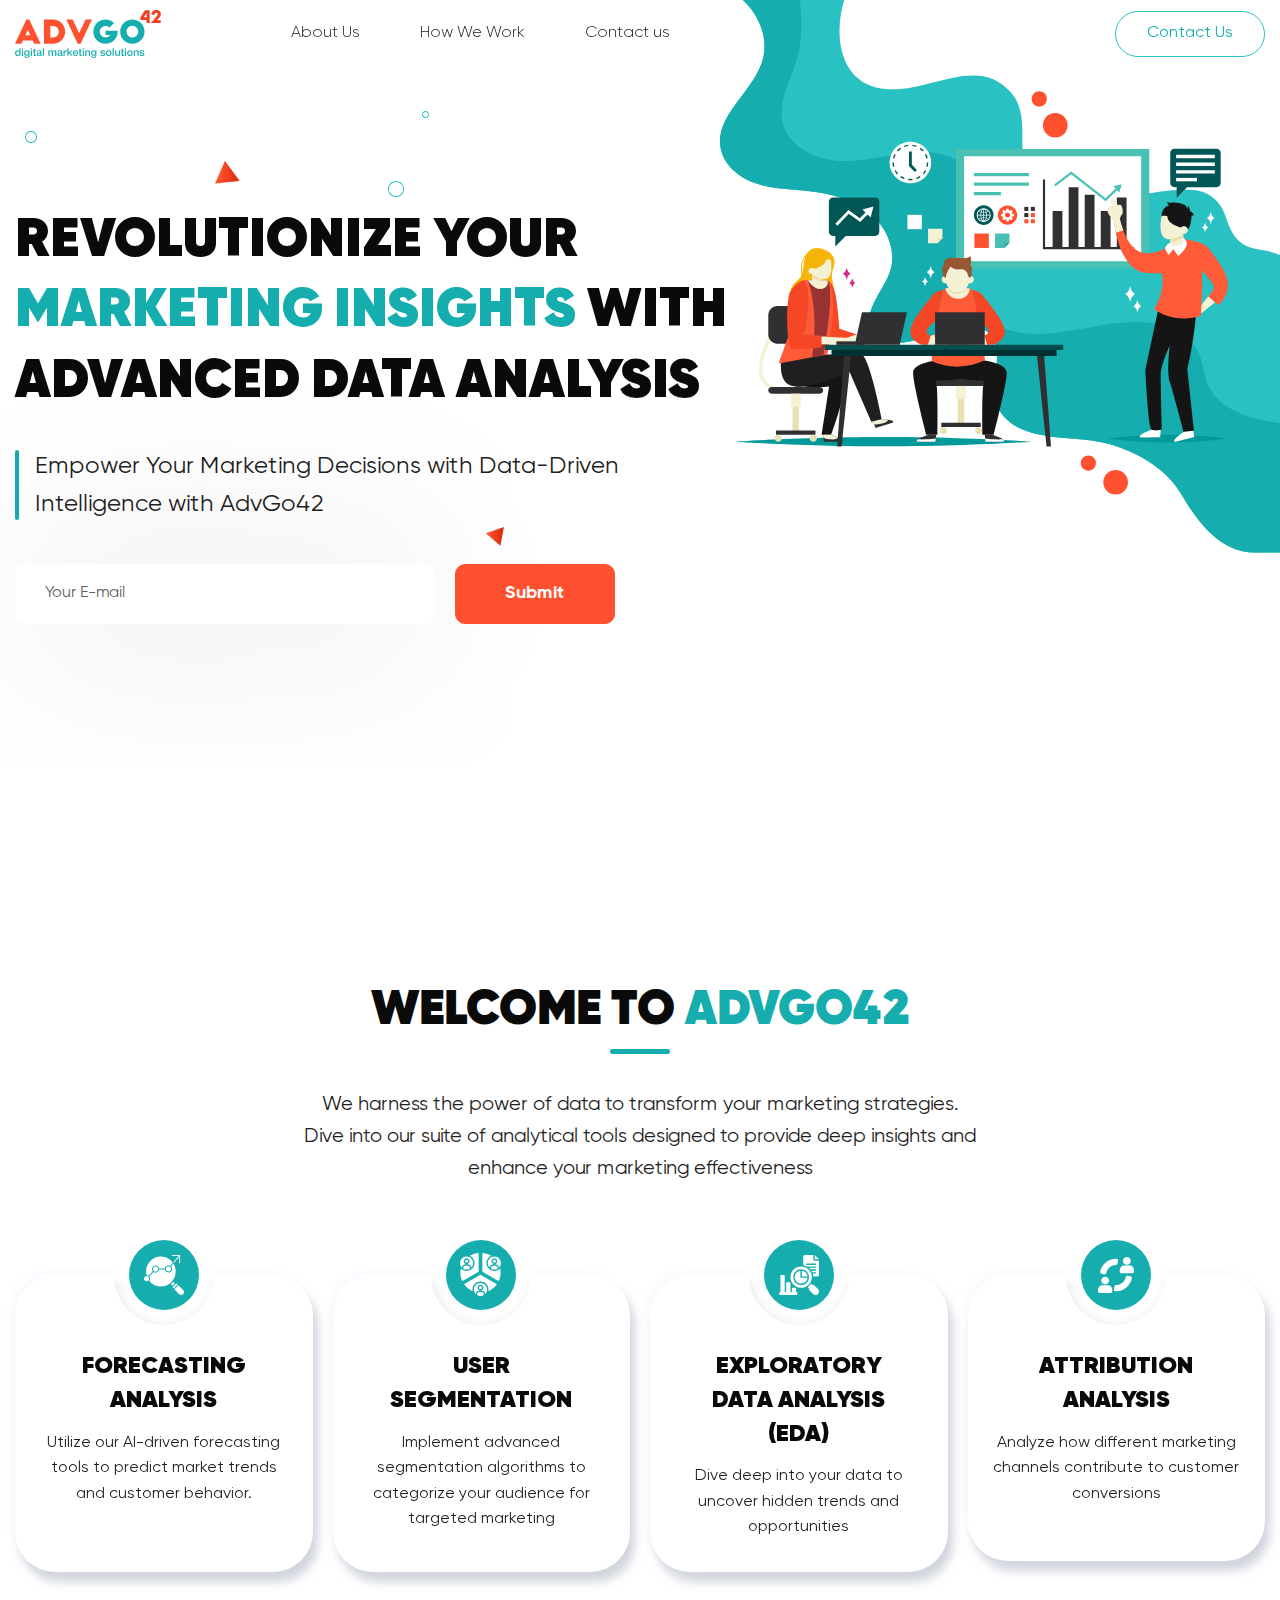
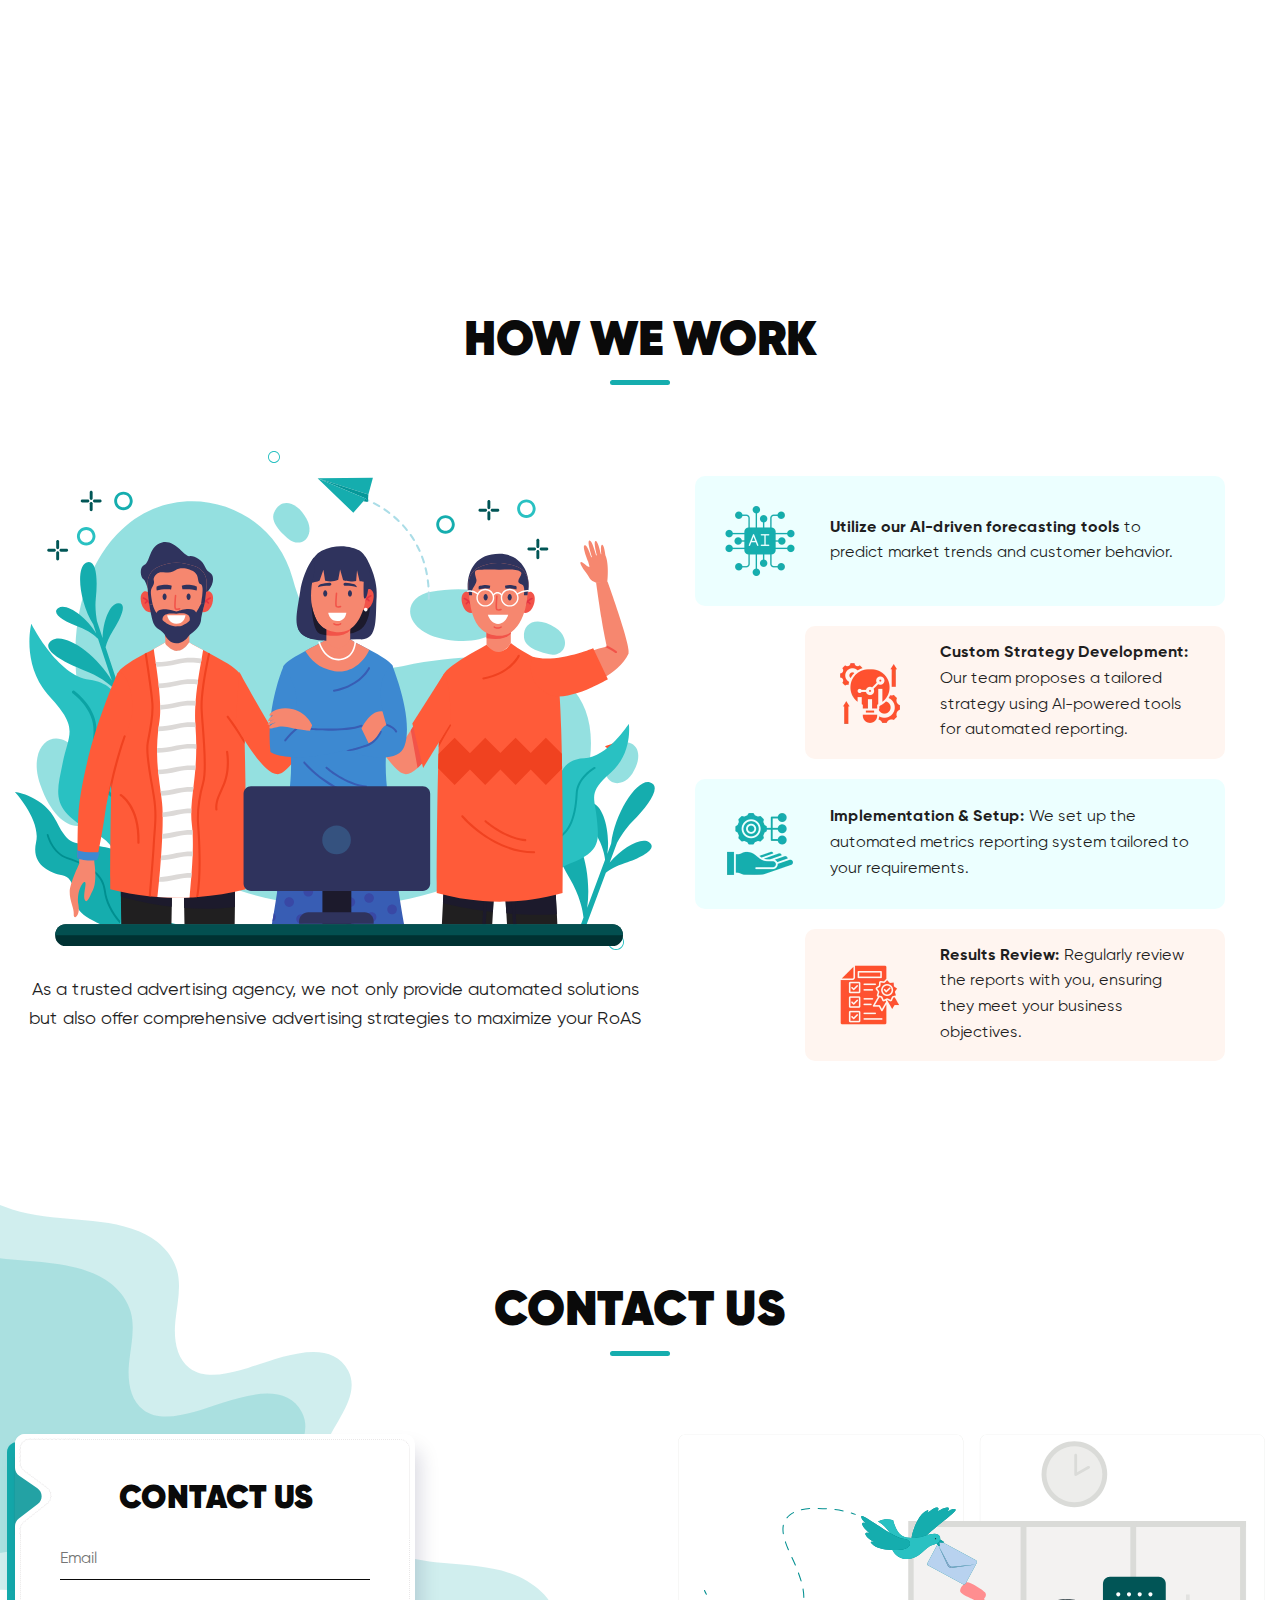
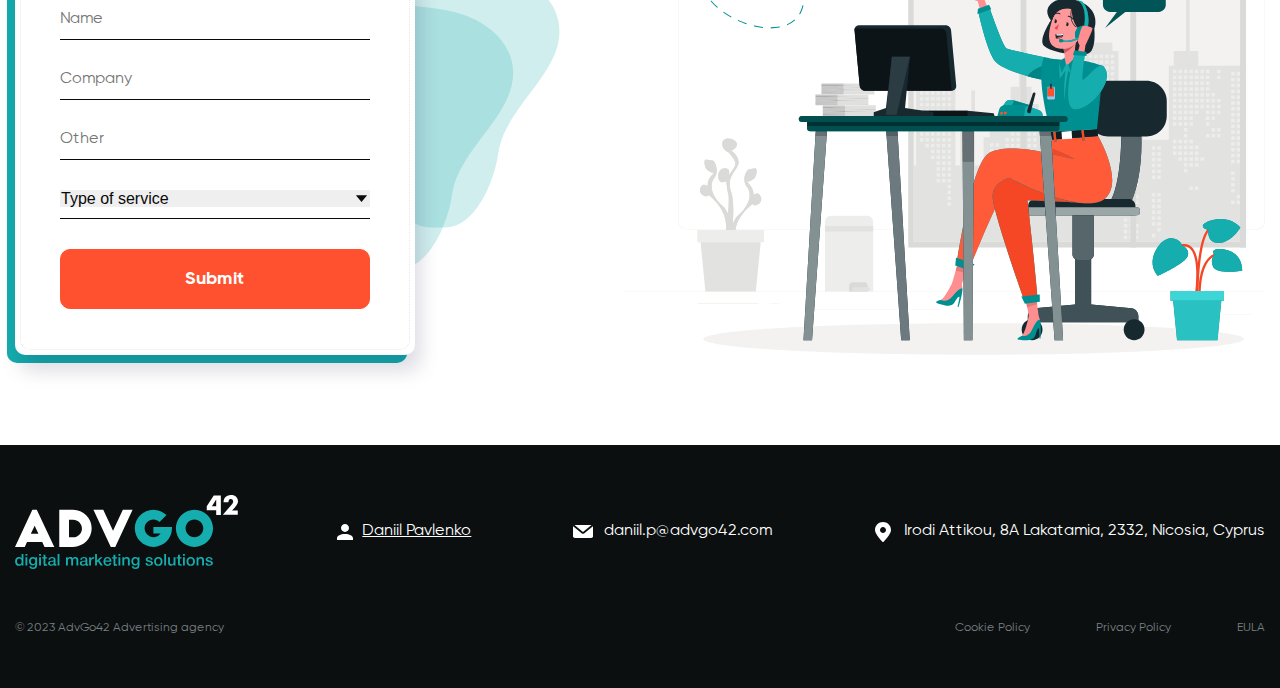
==== commit 6b34660b: "Updates" ====
--- a/index.html
+++ b/index.html
@@ -12,9 +12,9 @@
   <title>REVOLUTIONIZE YOUR MARKETING INSIGHTS WITH ADVANCED DATA ANALYSIS - ADVGO</title>
 
   <link rel="shortcut icon" href="images/favicon.svg" type="image/x-icon">
-  <link rel="stylesheet" href="css/main.min.css?_v=20231221112535">
-
-  <script defer="defer" src="js/main.min.js?_v=20231221112535"></script>
+  <link rel="stylesheet" href="css/main.min.css?_v=20231223201900">
+
+  <script defer="defer" src="js/main.min.js?_v=20231223201900"></script>
 </head>
 
 <body>
@@ -231,7 +231,7 @@
         <svg xmlns="http://www.w3.org/2000/svg" width="16" height="16" viewBox="0 0 16 16" fill="none">
           <path d="M8 0C9.06087 0 10.0783 0.421427 10.8284 1.17157C11.5786 1.92172 12 2.93913 12 4C12 5.06087 11.5786 6.07828 10.8284 6.82843C10.0783 7.57857 9.06087 8 8 8C6.93913 8 5.92172 7.57857 5.17157 6.82843C4.42143 6.07828 4 5.06087 4 4C4 2.93913 4.42143 1.92172 5.17157 1.17157C5.92172 0.421427 6.93913 0 8 0ZM8 10C12.42 10 16 11.79 16 14V16H0V14C0 11.79 3.58 10 8 10Z" fill="white"/>
         </svg>
-        <span class="footer__contacts-text">Iana Abrameshina</span>
+        <span class="footer__contacts-text">Daniil Pavlenko</span>
       </div>
       <a href="mailto:daniil.p@advgo42.com" class="footer__contacts-mail">
         <svg xmlns="http://www.w3.org/2000/svg" width="24" height="24" viewBox="0 0 24 24" fill="none">
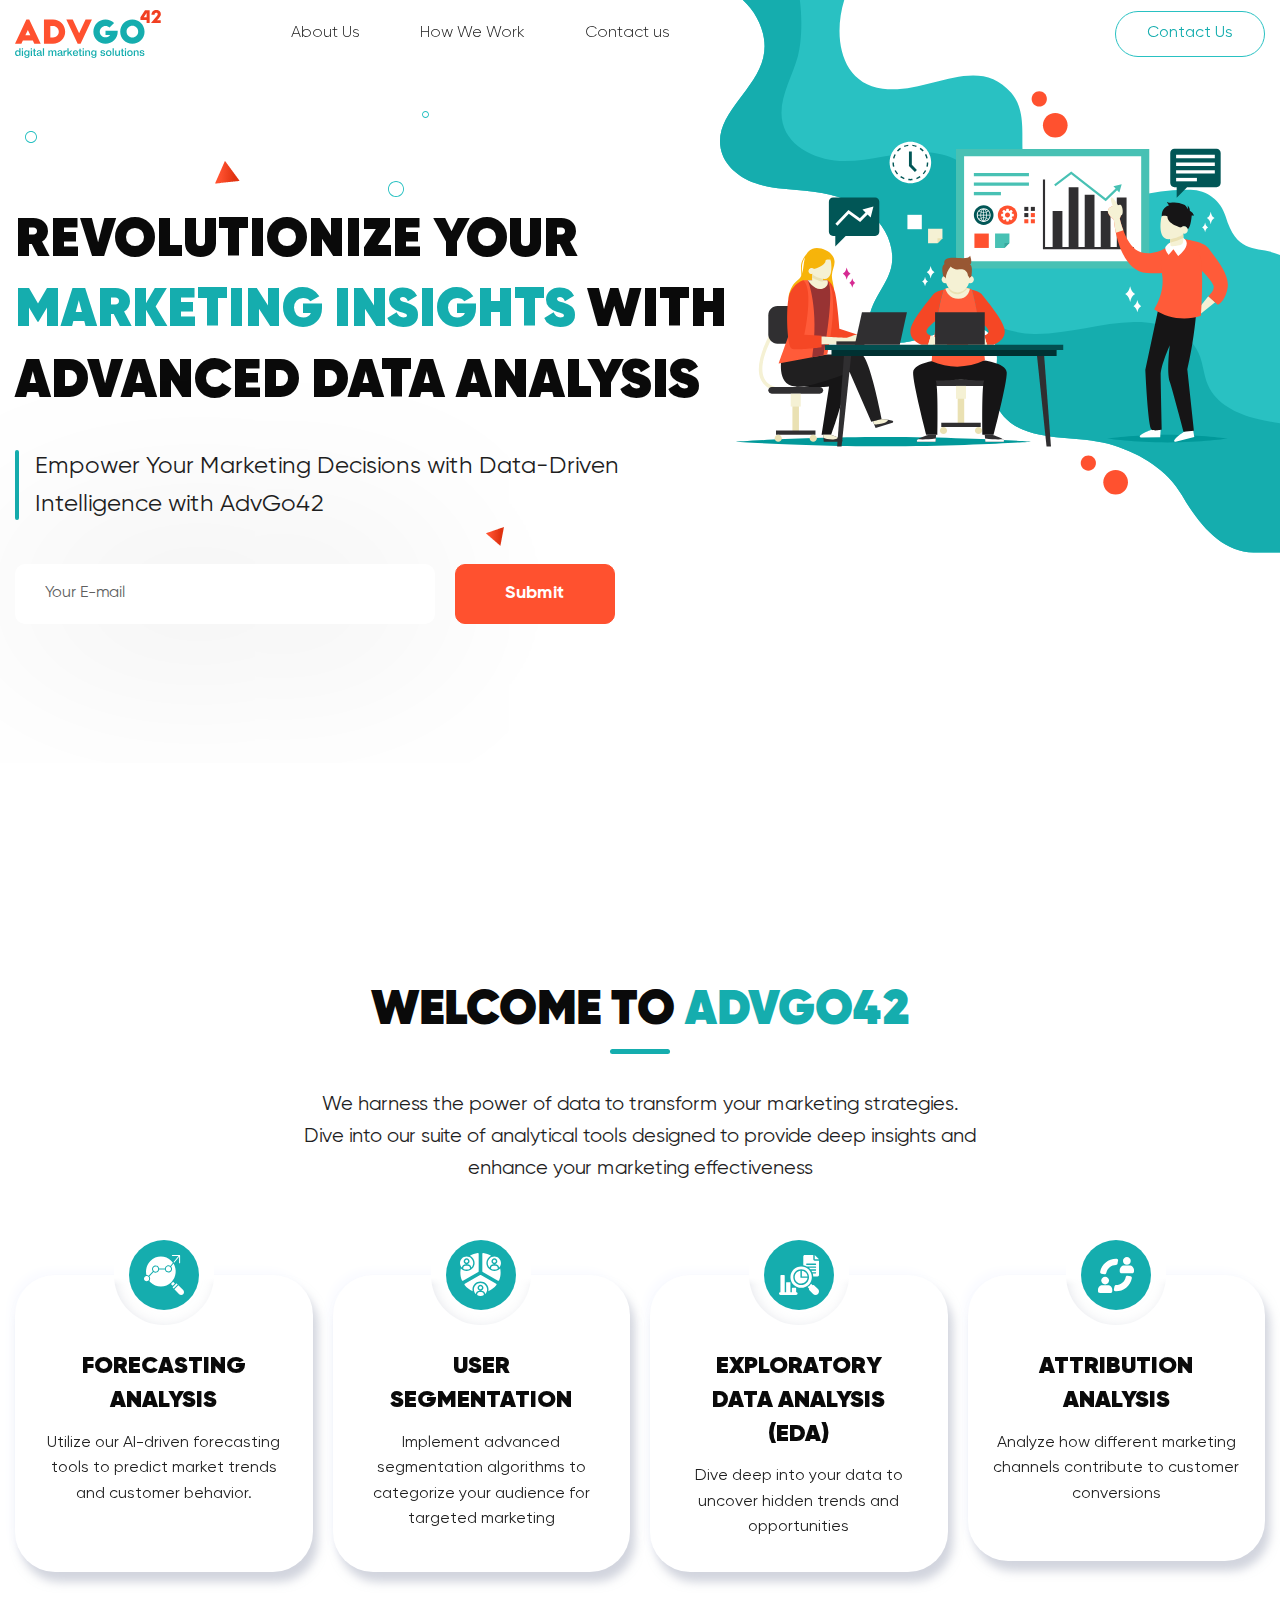
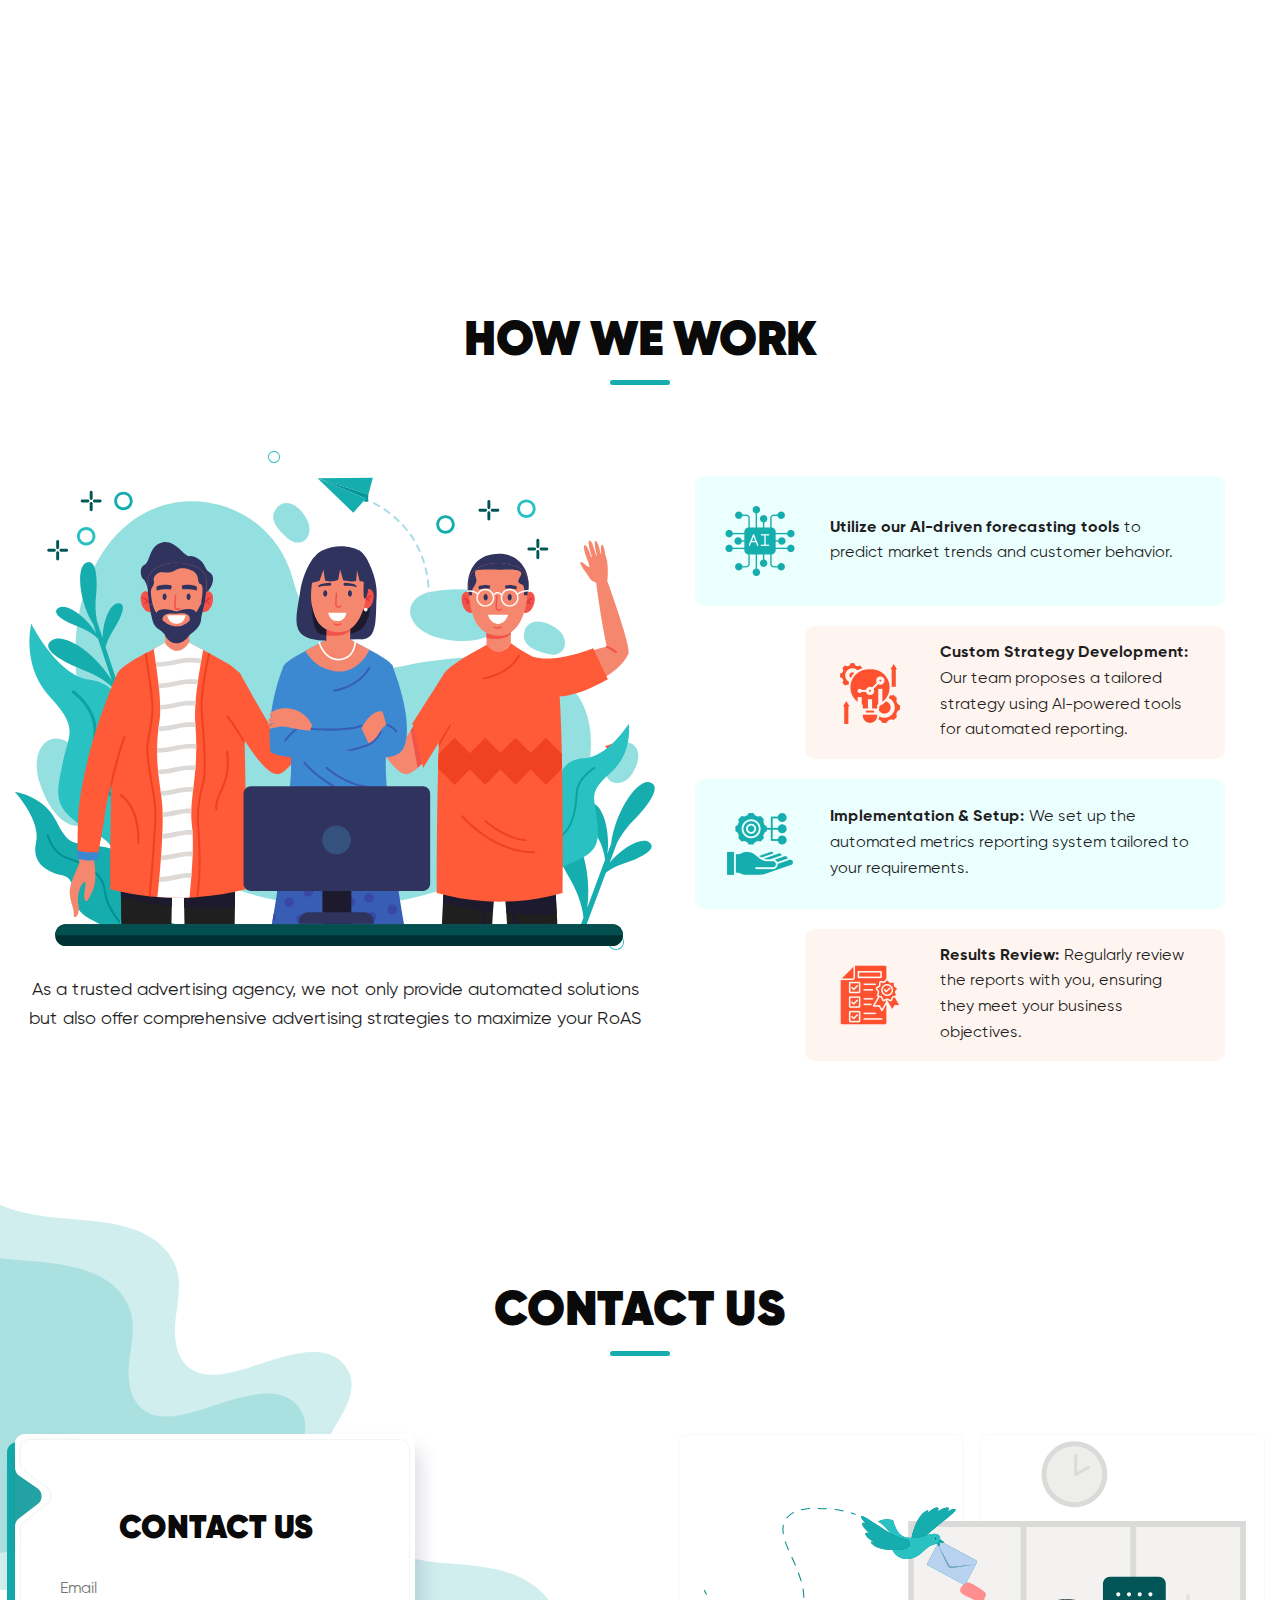
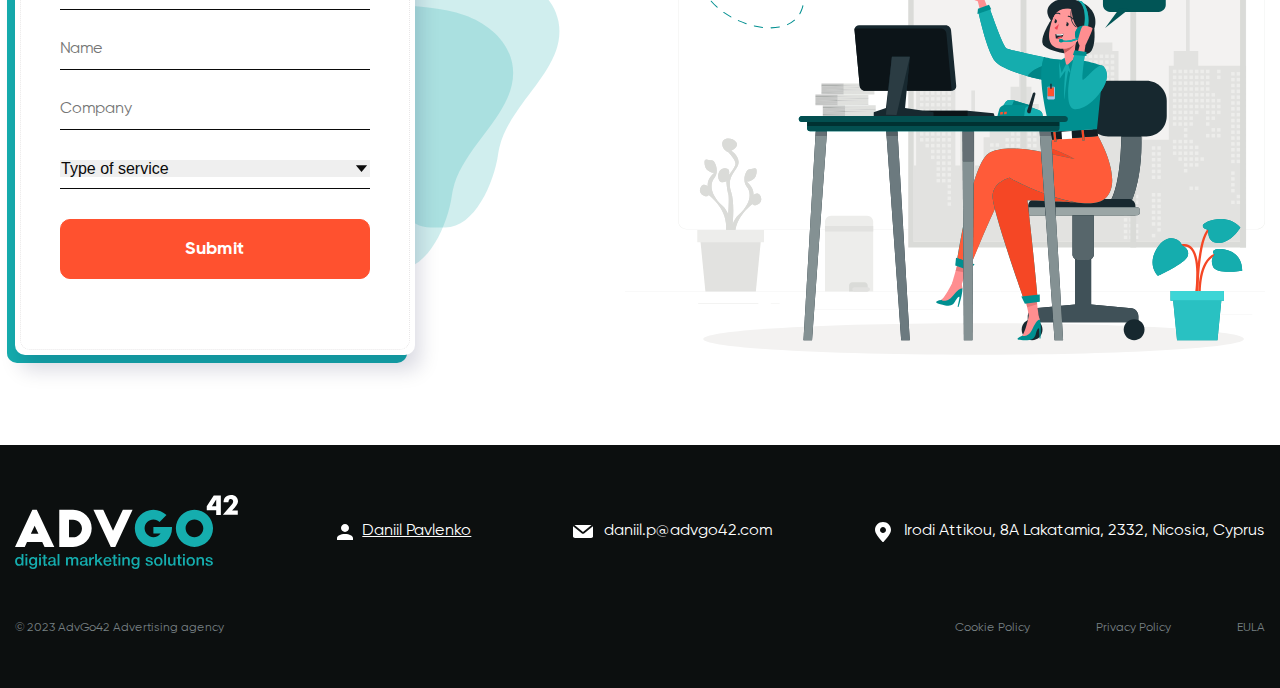
==== commit c3f11339: "Updates" ====
--- a/index.html
+++ b/index.html
@@ -12,9 +12,9 @@
   <title>REVOLUTIONIZE YOUR MARKETING INSIGHTS WITH ADVANCED DATA ANALYSIS - ADVGO</title>
 
   <link rel="shortcut icon" href="images/favicon.svg" type="image/x-icon">
-  <link rel="stylesheet" href="css/main.min.css?_v=20231223201900">
-
-  <script defer="defer" src="js/main.min.js?_v=20231223201900"></script>
+  <link rel="stylesheet" href="css/main.min.css?_v=20231225223617">
+
+  <script defer="defer" src="js/main.min.js?_v=20231225223617"></script>
 </head>
 
 <body>
@@ -192,8 +192,7 @@
             <div class="contact__form-box"><input type="text" name="Your Name" class="contact__form-input" placeholder="Name" required></div>
             <div class="contact__form-box"><input type="text" name="Company" class="contact__form-input" placeholder="Company">
             </div>
-            <div class="contact__form-box"><input type="text" name="Other" class="contact__form-input" placeholder="Other">
-            </div>
+
             <div class="contact__form-box select">
               <select name="Type of service" class="contact__form-select">
                 <option value="">Type of service</option>
@@ -201,7 +200,10 @@
                 <option value="User Segmentation">User Segmentation</option>
                 <option value="EDA">EDA</option>
                 <option value="Attribution Analysis">Attribution Analysis</option>
+                <option value="Other">Other</option>
               </select>
+            </div>
+            <div class="contact__form-box other"><input type="text" name="Other" class="contact__form-input" placeholder="Other">
             </div>
             <button class="contact__form-submit">Submit</button>
           </form>
--- a/css/main.min.css
+++ b/css/main.min.css
@@ -1 +1 @@
-@charset "UTF-8";@font-face{font-family:Gilroy;font-display:swap;src:url(../fonts/Gilroy-Bold.woff2) format("woff2");font-weight:700;font-style:normal}@font-face{font-family:Gilroy;font-display:swap;src:url(../fonts/Gilroy-Heavy.woff2) format("woff2");font-weight:900;font-style:normal}@font-face{font-family:Gilroy;font-display:swap;src:url(../fonts/Gilroy-Light.woff2) format("woff2");font-weight:300;font-style:normal}@font-face{font-family:Gilroy;font-display:swap;src:url(../fonts/Gilroy-Regular.woff2) format("woff2");font-weight:400;font-style:normal}:root{--bs-font-family:Gilroy,sans-serif;--bs-font-size:16px;--bs-font-weight:400;--bs-line-height:1;--bs-font-color:#222;--bs-transition:.3s ease-in-out;--bs-radius:10px;--primary-color:#131313;--primary-hover-color:#2d2d2d;--secondary-color:#ff4040;--white-color:#fff;--black-color:#131313;--bs-shadow:0px 2px 3px rgba(#000 10%),0px 8px 3px rgba(#000 10%);--hover-shadow:0 0 5px 0 rgba(#000 10%),0 0 10px 0 rgba(#000 10%),0 0 15px 0 rgba(#000 10%)}*{padding:0;margin:0;border:0;-webkit-tap-highlight-color:transparent}*,:after,:before{-webkit-box-sizing:border-box;box-sizing:border-box}:active,:focus{outline:0}aside,footer,header,nav{display:block}html{opacity:0;scroll-behavior:smooth;-webkit-transition:opacity .8s ease-in-out;transition:opacity .8s ease-in-out}html.loaded{opacity:1}html.lock{overflow:hidden;-ms-touch-action:none;touch-action:none}body,html{width:100%;height:100%;min-width:320px}body{-ms-scroll-chaining:none;overscroll-behavior:none;font-size:16px;font-size:var(--bs-font-size);font-family:Gilroy,sans-serif;font-family:var(--bs-font-family);font-weight:400;font-weight:var(--bs-font-weight);line-height:1;line-height:var(--bs-line-height);text-rendering:optimizelegibility;-webkit-text-size-adjust:100%;-moz-text-size-adjust:100%;-ms-text-size-adjust:100%;text-size-adjust:100%;-moz-osx-font-smoothing:grayscale;-webkit-font-smoothing:antialiased}button,input,textarea{font-family:inherit}input::-ms-clear{display:none}input[type=number]{-moz-appearance:textfield}input[type=number]::-webkit-inner-spin-button,input[type=number]::-webkit-outer-spin-button{-webkit-appearance:none}button{cursor:pointer;-webkit-user-select:none;-moz-user-select:none;-ms-user-select:none;user-select:none}button::-moz-focus-inner{padding:0;border:0}a{-webkit-text-decoration:none;text-decoration:none;-webkit-user-select:none;-moz-user-select:none;-ms-user-select:none;user-select:none}a:active,a:focus{outline:0}a:visited{-webkit-text-decoration:none;text-decoration:none}a:hover{-webkit-text-decoration:none;text-decoration:none}li,ul{list-style:none}img{vertical-align:top}h1,h2,h3,h4,h5,h6{font-size:inherit;font-weight:400}sup{color:inherit}[data-aos][data-aos][data-aos-duration="50"],body[data-aos-duration="50"] [data-aos]{-webkit-transition-duration:50ms;transition-duration:50ms}[data-aos][data-aos][data-aos-delay="50"],body[data-aos-delay="50"] [data-aos]{-webkit-transition-delay:0;transition-delay:0}[data-aos][data-aos][data-aos-delay="50"].aos-animate,body[data-aos-delay="50"] [data-aos].aos-animate{-webkit-transition-delay:50ms;transition-delay:50ms}[data-aos][data-aos][data-aos-duration="100"],body[data-aos-duration="100"] [data-aos]{-webkit-transition-duration:.1s;transition-duration:.1s}[data-aos][data-aos][data-aos-delay="100"],body[data-aos-delay="100"] [data-aos]{-webkit-transition-delay:0;transition-delay:0}[data-aos][data-aos][data-aos-delay="100"].aos-animate,body[data-aos-delay="100"] [data-aos].aos-animate{-webkit-transition-delay:.1s;transition-delay:.1s}[data-aos][data-aos][data-aos-duration="150"],body[data-aos-duration="150"] [data-aos]{-webkit-transition-duration:.15s;transition-duration:.15s}[data-aos][data-aos][data-aos-delay="150"],body[data-aos-delay="150"] [data-aos]{-webkit-transition-delay:0;transition-delay:0}[data-aos][data-aos][data-aos-delay="150"].aos-animate,body[data-aos-delay="150"] [data-aos].aos-animate{-webkit-transition-delay:.15s;transition-delay:.15s}[data-aos][data-aos][data-aos-duration="200"],body[data-aos-duration="200"] [data-aos]{-webkit-transition-duration:.2s;transition-duration:.2s}[data-aos][data-aos][data-aos-delay="200"],body[data-aos-delay="200"] [data-aos]{-webkit-transition-delay:0;transition-delay:0}[data-aos][data-aos][data-aos-delay="200"].aos-animate,body[data-aos-delay="200"] [data-aos].aos-animate{-webkit-transition-delay:.2s;transition-delay:.2s}[data-aos][data-aos][data-aos-duration="250"],body[data-aos-duration="250"] [data-aos]{-webkit-transition-duration:.25s;transition-duration:.25s}[data-aos][data-aos][data-aos-delay="250"],body[data-aos-delay="250"] [data-aos]{-webkit-transition-delay:0;transition-delay:0}[data-aos][data-aos][data-aos-delay="250"].aos-animate,body[data-aos-delay="250"] [data-aos].aos-animate{-webkit-transition-delay:.25s;transition-delay:.25s}[data-aos][data-aos][data-aos-duration="300"],body[data-aos-duration="300"] [data-aos]{-webkit-transition-duration:.3s;transition-duration:.3s}[data-aos][data-aos][data-aos-delay="300"],body[data-aos-delay="300"] [data-aos]{-webkit-transition-delay:0;transition-delay:0}[data-aos][data-aos][data-aos-delay="300"].aos-animate,body[data-aos-delay="300"] [data-aos].aos-animate{-webkit-transition-delay:.3s;transition-delay:.3s}[data-aos][data-aos][data-aos-duration="350"],body[data-aos-duration="350"] [data-aos]{-webkit-transition-duration:.35s;transition-duration:.35s}[data-aos][data-aos][data-aos-delay="350"],body[data-aos-delay="350"] [data-aos]{-webkit-transition-delay:0;transition-delay:0}[data-aos][data-aos][data-aos-delay="350"].aos-animate,body[data-aos-delay="350"] [data-aos].aos-animate{-webkit-transition-delay:.35s;transition-delay:.35s}[data-aos][data-aos][data-aos-duration="400"],body[data-aos-duration="400"] [data-aos]{-webkit-transition-duration:.4s;transition-duration:.4s}[data-aos][data-aos][data-aos-delay="400"],body[data-aos-delay="400"] [data-aos]{-webkit-transition-delay:0;transition-delay:0}[data-aos][data-aos][data-aos-delay="400"].aos-animate,body[data-aos-delay="400"] [data-aos].aos-animate{-webkit-transition-delay:.4s;transition-delay:.4s}[data-aos][data-aos][data-aos-duration="450"],body[data-aos-duration="450"] [data-aos]{-webkit-transition-duration:.45s;transition-duration:.45s}[data-aos][data-aos][data-aos-delay="450"],body[data-aos-delay="450"] [data-aos]{-webkit-transition-delay:0;transition-delay:0}[data-aos][data-aos][data-aos-delay="450"].aos-animate,body[data-aos-delay="450"] [data-aos].aos-animate{-webkit-transition-delay:.45s;transition-delay:.45s}[data-aos][data-aos][data-aos-duration="500"],body[data-aos-duration="500"] [data-aos]{-webkit-transition-duration:.5s;transition-duration:.5s}[data-aos][data-aos][data-aos-delay="500"],body[data-aos-delay="500"] [data-aos]{-webkit-transition-delay:0;transition-delay:0}[data-aos][data-aos][data-aos-delay="500"].aos-animate,body[data-aos-delay="500"] [data-aos].aos-animate{-webkit-transition-delay:.5s;transition-delay:.5s}[data-aos][data-aos][data-aos-duration="550"],body[data-aos-duration="550"] [data-aos]{-webkit-transition-duration:.55s;transition-duration:.55s}[data-aos][data-aos][data-aos-delay="550"],body[data-aos-delay="550"] [data-aos]{-webkit-transition-delay:0;transition-delay:0}[data-aos][data-aos][data-aos-delay="550"].aos-animate,body[data-aos-delay="550"] [data-aos].aos-animate{-webkit-transition-delay:.55s;transition-delay:.55s}[data-aos][data-aos][data-aos-duration="600"],body[data-aos-duration="600"] [data-aos]{-webkit-transition-duration:.6s;transition-duration:.6s}[data-aos][data-aos][data-aos-delay="600"],body[data-aos-delay="600"] [data-aos]{-webkit-transition-delay:0;transition-delay:0}[data-aos][data-aos][data-aos-delay="600"].aos-animate,body[data-aos-delay="600"] [data-aos].aos-animate{-webkit-transition-delay:.6s;transition-delay:.6s}[data-aos][data-aos][data-aos-duration="650"],body[data-aos-duration="650"] [data-aos]{-webkit-transition-duration:.65s;transition-duration:.65s}[data-aos][data-aos][data-aos-delay="650"],body[data-aos-delay="650"] [data-aos]{-webkit-transition-delay:0;transition-delay:0}[data-aos][data-aos][data-aos-delay="650"].aos-animate,body[data-aos-delay="650"] [data-aos].aos-animate{-webkit-transition-delay:.65s;transition-delay:.65s}[data-aos][data-aos][data-aos-duration="700"],body[data-aos-duration="700"] [data-aos]{-webkit-transition-duration:.7s;transition-duration:.7s}[data-aos][data-aos][data-aos-delay="700"],body[data-aos-delay="700"] [data-aos]{-webkit-transition-delay:0;transition-delay:0}[data-aos][data-aos][data-aos-delay="700"].aos-animate,body[data-aos-delay="700"] [data-aos].aos-animate{-webkit-transition-delay:.7s;transition-delay:.7s}[data-aos][data-aos][data-aos-duration="750"],body[data-aos-duration="750"] [data-aos]{-webkit-transition-duration:.75s;transition-duration:.75s}[data-aos][data-aos][data-aos-delay="750"],body[data-aos-delay="750"] [data-aos]{-webkit-transition-delay:0;transition-delay:0}[data-aos][data-aos][data-aos-delay="750"].aos-animate,body[data-aos-delay="750"] [data-aos].aos-animate{-webkit-transition-delay:.75s;transition-delay:.75s}[data-aos][data-aos][data-aos-duration="800"],body[data-aos-duration="800"] [data-aos]{-webkit-transition-duration:.8s;transition-duration:.8s}[data-aos][data-aos][data-aos-delay="800"],body[data-aos-delay="800"] [data-aos]{-webkit-transition-delay:0;transition-delay:0}[data-aos][data-aos][data-aos-delay="800"].aos-animate,body[data-aos-delay="800"] [data-aos].aos-animate{-webkit-transition-delay:.8s;transition-delay:.8s}[data-aos][data-aos][data-aos-duration="850"],body[data-aos-duration="850"] [data-aos]{-webkit-transition-duration:.85s;transition-duration:.85s}[data-aos][data-aos][data-aos-delay="850"],body[data-aos-delay="850"] [data-aos]{-webkit-transition-delay:0;transition-delay:0}[data-aos][data-aos][data-aos-delay="850"].aos-animate,body[data-aos-delay="850"] [data-aos].aos-animate{-webkit-transition-delay:.85s;transition-delay:.85s}[data-aos][data-aos][data-aos-duration="900"],body[data-aos-duration="900"] [data-aos]{-webkit-transition-duration:.9s;transition-duration:.9s}[data-aos][data-aos][data-aos-delay="900"],body[data-aos-delay="900"] [data-aos]{-webkit-transition-delay:0;transition-delay:0}[data-aos][data-aos][data-aos-delay="900"].aos-animate,body[data-aos-delay="900"] [data-aos].aos-animate{-webkit-transition-delay:.9s;transition-delay:.9s}[data-aos][data-aos][data-aos-duration="950"],body[data-aos-duration="950"] [data-aos]{-webkit-transition-duration:.95s;transition-duration:.95s}[data-aos][data-aos][data-aos-delay="950"],body[data-aos-delay="950"] [data-aos]{-webkit-transition-delay:0;transition-delay:0}[data-aos][data-aos][data-aos-delay="950"].aos-animate,body[data-aos-delay="950"] [data-aos].aos-animate{-webkit-transition-delay:.95s;transition-delay:.95s}[data-aos][data-aos][data-aos-duration="1000"],body[data-aos-duration="1000"] [data-aos]{-webkit-transition-duration:1s;transition-duration:1s}[data-aos][data-aos][data-aos-delay="1000"],body[data-aos-delay="1000"] [data-aos]{-webkit-transition-delay:0;transition-delay:0}[data-aos][data-aos][data-aos-delay="1000"].aos-animate,body[data-aos-delay="1000"] [data-aos].aos-animate{-webkit-transition-delay:1s;transition-delay:1s}[data-aos][data-aos][data-aos-duration="1050"],body[data-aos-duration="1050"] [data-aos]{-webkit-transition-duration:1.05s;transition-duration:1.05s}[data-aos][data-aos][data-aos-delay="1050"],body[data-aos-delay="1050"] [data-aos]{-webkit-transition-delay:0;transition-delay:0}[data-aos][data-aos][data-aos-delay="1050"].aos-animate,body[data-aos-delay="1050"] [data-aos].aos-animate{-webkit-transition-delay:1.05s;transition-delay:1.05s}[data-aos][data-aos][data-aos-duration="1100"],body[data-aos-duration="1100"] [data-aos]{-webkit-transition-duration:1.1s;transition-duration:1.1s}[data-aos][data-aos][data-aos-delay="1100"],body[data-aos-delay="1100"] [data-aos]{-webkit-transition-delay:0;transition-delay:0}[data-aos][data-aos][data-aos-delay="1100"].aos-animate,body[data-aos-delay="1100"] [data-aos].aos-animate{-webkit-transition-delay:1.1s;transition-delay:1.1s}[data-aos][data-aos][data-aos-duration="1150"],body[data-aos-duration="1150"] [data-aos]{-webkit-transition-duration:1.15s;transition-duration:1.15s}[data-aos][data-aos][data-aos-delay="1150"],body[data-aos-delay="1150"] [data-aos]{-webkit-transition-delay:0;transition-delay:0}[data-aos][data-aos][data-aos-delay="1150"].aos-animate,body[data-aos-delay="1150"] [data-aos].aos-animate{-webkit-transition-delay:1.15s;transition-delay:1.15s}[data-aos][data-aos][data-aos-duration="1200"],body[data-aos-duration="1200"] [data-aos]{-webkit-transition-duration:1.2s;transition-duration:1.2s}[data-aos][data-aos][data-aos-delay="1200"],body[data-aos-delay="1200"] [data-aos]{-webkit-transition-delay:0;transition-delay:0}[data-aos][data-aos][data-aos-delay="1200"].aos-animate,body[data-aos-delay="1200"] [data-aos].aos-animate{-webkit-transition-delay:1.2s;transition-delay:1.2s}[data-aos][data-aos][data-aos-duration="1250"],body[data-aos-duration="1250"] [data-aos]{-webkit-transition-duration:1.25s;transition-duration:1.25s}[data-aos][data-aos][data-aos-delay="1250"],body[data-aos-delay="1250"] [data-aos]{-webkit-transition-delay:0;transition-delay:0}[data-aos][data-aos][data-aos-delay="1250"].aos-animate,body[data-aos-delay="1250"] [data-aos].aos-animate{-webkit-transition-delay:1.25s;transition-delay:1.25s}[data-aos][data-aos][data-aos-duration="1300"],body[data-aos-duration="1300"] [data-aos]{-webkit-transition-duration:1.3s;transition-duration:1.3s}[data-aos][data-aos][data-aos-delay="1300"],body[data-aos-delay="1300"] [data-aos]{-webkit-transition-delay:0;transition-delay:0}[data-aos][data-aos][data-aos-delay="1300"].aos-animate,body[data-aos-delay="1300"] [data-aos].aos-animate{-webkit-transition-delay:1.3s;transition-delay:1.3s}[data-aos][data-aos][data-aos-duration="1350"],body[data-aos-duration="1350"] [data-aos]{-webkit-transition-duration:1.35s;transition-duration:1.35s}[data-aos][data-aos][data-aos-delay="1350"],body[data-aos-delay="1350"] [data-aos]{-webkit-transition-delay:0;transition-delay:0}[data-aos][data-aos][data-aos-delay="1350"].aos-animate,body[data-aos-delay="1350"] [data-aos].aos-animate{-webkit-transition-delay:1.35s;transition-delay:1.35s}[data-aos][data-aos][data-aos-duration="1400"],body[data-aos-duration="1400"] [data-aos]{-webkit-transition-duration:1.4s;transition-duration:1.4s}[data-aos][data-aos][data-aos-delay="1400"],body[data-aos-delay="1400"] [data-aos]{-webkit-transition-delay:0;transition-delay:0}[data-aos][data-aos][data-aos-delay="1400"].aos-animate,body[data-aos-delay="1400"] [data-aos].aos-animate{-webkit-transition-delay:1.4s;transition-delay:1.4s}[data-aos][data-aos][data-aos-duration="1450"],body[data-aos-duration="1450"] [data-aos]{-webkit-transition-duration:1.45s;transition-duration:1.45s}[data-aos][data-aos][data-aos-delay="1450"],body[data-aos-delay="1450"] [data-aos]{-webkit-transition-delay:0;transition-delay:0}[data-aos][data-aos][data-aos-delay="1450"].aos-animate,body[data-aos-delay="1450"] [data-aos].aos-animate{-webkit-transition-delay:1.45s;transition-delay:1.45s}[data-aos][data-aos][data-aos-duration="1500"],body[data-aos-duration="1500"] [data-aos]{-webkit-transition-duration:1.5s;transition-duration:1.5s}[data-aos][data-aos][data-aos-delay="1500"],body[data-aos-delay="1500"] [data-aos]{-webkit-transition-delay:0;transition-delay:0}[data-aos][data-aos][data-aos-delay="1500"].aos-animate,body[data-aos-delay="1500"] [data-aos].aos-animate{-webkit-transition-delay:1.5s;transition-delay:1.5s}[data-aos][data-aos][data-aos-duration="1550"],body[data-aos-duration="1550"] [data-aos]{-webkit-transition-duration:1.55s;transition-duration:1.55s}[data-aos][data-aos][data-aos-delay="1550"],body[data-aos-delay="1550"] [data-aos]{-webkit-transition-delay:0;transition-delay:0}[data-aos][data-aos][data-aos-delay="1550"].aos-animate,body[data-aos-delay="1550"] [data-aos].aos-animate{-webkit-transition-delay:1.55s;transition-delay:1.55s}[data-aos][data-aos][data-aos-duration="1600"],body[data-aos-duration="1600"] [data-aos]{-webkit-transition-duration:1.6s;transition-duration:1.6s}[data-aos][data-aos][data-aos-delay="1600"],body[data-aos-delay="1600"] [data-aos]{-webkit-transition-delay:0;transition-delay:0}[data-aos][data-aos][data-aos-delay="1600"].aos-animate,body[data-aos-delay="1600"] [data-aos].aos-animate{-webkit-transition-delay:1.6s;transition-delay:1.6s}[data-aos][data-aos][data-aos-duration="1650"],body[data-aos-duration="1650"] [data-aos]{-webkit-transition-duration:1.65s;transition-duration:1.65s}[data-aos][data-aos][data-aos-delay="1650"],body[data-aos-delay="1650"] [data-aos]{-webkit-transition-delay:0;transition-delay:0}[data-aos][data-aos][data-aos-delay="1650"].aos-animate,body[data-aos-delay="1650"] [data-aos].aos-animate{-webkit-transition-delay:1.65s;transition-delay:1.65s}[data-aos][data-aos][data-aos-duration="1700"],body[data-aos-duration="1700"] [data-aos]{-webkit-transition-duration:1.7s;transition-duration:1.7s}[data-aos][data-aos][data-aos-delay="1700"],body[data-aos-delay="1700"] [data-aos]{-webkit-transition-delay:0;transition-delay:0}[data-aos][data-aos][data-aos-delay="1700"].aos-animate,body[data-aos-delay="1700"] [data-aos].aos-animate{-webkit-transition-delay:1.7s;transition-delay:1.7s}[data-aos][data-aos][data-aos-duration="1750"],body[data-aos-duration="1750"] [data-aos]{-webkit-transition-duration:1.75s;transition-duration:1.75s}[data-aos][data-aos][data-aos-delay="1750"],body[data-aos-delay="1750"] [data-aos]{-webkit-transition-delay:0;transition-delay:0}[data-aos][data-aos][data-aos-delay="1750"].aos-animate,body[data-aos-delay="1750"] [data-aos].aos-animate{-webkit-transition-delay:1.75s;transition-delay:1.75s}[data-aos][data-aos][data-aos-duration="1800"],body[data-aos-duration="1800"] [data-aos]{-webkit-transition-duration:1.8s;transition-duration:1.8s}[data-aos][data-aos][data-aos-delay="1800"],body[data-aos-delay="1800"] [data-aos]{-webkit-transition-delay:0;transition-delay:0}[data-aos][data-aos][data-aos-delay="1800"].aos-animate,body[data-aos-delay="1800"] [data-aos].aos-animate{-webkit-transition-delay:1.8s;transition-delay:1.8s}[data-aos][data-aos][data-aos-duration="1850"],body[data-aos-duration="1850"] [data-aos]{-webkit-transition-duration:1.85s;transition-duration:1.85s}[data-aos][data-aos][data-aos-delay="1850"],body[data-aos-delay="1850"] [data-aos]{-webkit-transition-delay:0;transition-delay:0}[data-aos][data-aos][data-aos-delay="1850"].aos-animate,body[data-aos-delay="1850"] [data-aos].aos-animate{-webkit-transition-delay:1.85s;transition-delay:1.85s}[data-aos][data-aos][data-aos-duration="1900"],body[data-aos-duration="1900"] [data-aos]{-webkit-transition-duration:1.9s;transition-duration:1.9s}[data-aos][data-aos][data-aos-delay="1900"],body[data-aos-delay="1900"] [data-aos]{-webkit-transition-delay:0;transition-delay:0}[data-aos][data-aos][data-aos-delay="1900"].aos-animate,body[data-aos-delay="1900"] [data-aos].aos-animate{-webkit-transition-delay:1.9s;transition-delay:1.9s}[data-aos][data-aos][data-aos-duration="1950"],body[data-aos-duration="1950"] [data-aos]{-webkit-transition-duration:1.95s;transition-duration:1.95s}[data-aos][data-aos][data-aos-delay="1950"],body[data-aos-delay="1950"] [data-aos]{-webkit-transition-delay:0;transition-delay:0}[data-aos][data-aos][data-aos-delay="1950"].aos-animate,body[data-aos-delay="1950"] [data-aos].aos-animate{-webkit-transition-delay:1.95s;transition-delay:1.95s}[data-aos][data-aos][data-aos-duration="2000"],body[data-aos-duration="2000"] [data-aos]{-webkit-transition-duration:2s;transition-duration:2s}[data-aos][data-aos][data-aos-delay="2000"],body[data-aos-delay="2000"] [data-aos]{-webkit-transition-delay:0;transition-delay:0}[data-aos][data-aos][data-aos-delay="2000"].aos-animate,body[data-aos-delay="2000"] [data-aos].aos-animate{-webkit-transition-delay:2s;transition-delay:2s}[data-aos][data-aos][data-aos-duration="2050"],body[data-aos-duration="2050"] [data-aos]{-webkit-transition-duration:2.05s;transition-duration:2.05s}[data-aos][data-aos][data-aos-delay="2050"],body[data-aos-delay="2050"] [data-aos]{-webkit-transition-delay:0;transition-delay:0}[data-aos][data-aos][data-aos-delay="2050"].aos-animate,body[data-aos-delay="2050"] [data-aos].aos-animate{-webkit-transition-delay:2.05s;transition-delay:2.05s}[data-aos][data-aos][data-aos-duration="2100"],body[data-aos-duration="2100"] [data-aos]{-webkit-transition-duration:2.1s;transition-duration:2.1s}[data-aos][data-aos][data-aos-delay="2100"],body[data-aos-delay="2100"] [data-aos]{-webkit-transition-delay:0;transition-delay:0}[data-aos][data-aos][data-aos-delay="2100"].aos-animate,body[data-aos-delay="2100"] [data-aos].aos-animate{-webkit-transition-delay:2.1s;transition-delay:2.1s}[data-aos][data-aos][data-aos-duration="2150"],body[data-aos-duration="2150"] [data-aos]{-webkit-transition-duration:2.15s;transition-duration:2.15s}[data-aos][data-aos][data-aos-delay="2150"],body[data-aos-delay="2150"] [data-aos]{-webkit-transition-delay:0;transition-delay:0}[data-aos][data-aos][data-aos-delay="2150"].aos-animate,body[data-aos-delay="2150"] [data-aos].aos-animate{-webkit-transition-delay:2.15s;transition-delay:2.15s}[data-aos][data-aos][data-aos-duration="2200"],body[data-aos-duration="2200"] [data-aos]{-webkit-transition-duration:2.2s;transition-duration:2.2s}[data-aos][data-aos][data-aos-delay="2200"],body[data-aos-delay="2200"] [data-aos]{-webkit-transition-delay:0;transition-delay:0}[data-aos][data-aos][data-aos-delay="2200"].aos-animate,body[data-aos-delay="2200"] [data-aos].aos-animate{-webkit-transition-delay:2.2s;transition-delay:2.2s}[data-aos][data-aos][data-aos-duration="2250"],body[data-aos-duration="2250"] [data-aos]{-webkit-transition-duration:2.25s;transition-duration:2.25s}[data-aos][data-aos][data-aos-delay="2250"],body[data-aos-delay="2250"] [data-aos]{-webkit-transition-delay:0;transition-delay:0}[data-aos][data-aos][data-aos-delay="2250"].aos-animate,body[data-aos-delay="2250"] [data-aos].aos-animate{-webkit-transition-delay:2.25s;transition-delay:2.25s}[data-aos][data-aos][data-aos-duration="2300"],body[data-aos-duration="2300"] [data-aos]{-webkit-transition-duration:2.3s;transition-duration:2.3s}[data-aos][data-aos][data-aos-delay="2300"],body[data-aos-delay="2300"] [data-aos]{-webkit-transition-delay:0;transition-delay:0}[data-aos][data-aos][data-aos-delay="2300"].aos-animate,body[data-aos-delay="2300"] [data-aos].aos-animate{-webkit-transition-delay:2.3s;transition-delay:2.3s}[data-aos][data-aos][data-aos-duration="2350"],body[data-aos-duration="2350"] [data-aos]{-webkit-transition-duration:2.35s;transition-duration:2.35s}[data-aos][data-aos][data-aos-delay="2350"],body[data-aos-delay="2350"] [data-aos]{-webkit-transition-delay:0;transition-delay:0}[data-aos][data-aos][data-aos-delay="2350"].aos-animate,body[data-aos-delay="2350"] [data-aos].aos-animate{-webkit-transition-delay:2.35s;transition-delay:2.35s}[data-aos][data-aos][data-aos-duration="2400"],body[data-aos-duration="2400"] [data-aos]{-webkit-transition-duration:2.4s;transition-duration:2.4s}[data-aos][data-aos][data-aos-delay="2400"],body[data-aos-delay="2400"] [data-aos]{-webkit-transition-delay:0;transition-delay:0}[data-aos][data-aos][data-aos-delay="2400"].aos-animate,body[data-aos-delay="2400"] [data-aos].aos-animate{-webkit-transition-delay:2.4s;transition-delay:2.4s}[data-aos][data-aos][data-aos-duration="2450"],body[data-aos-duration="2450"] [data-aos]{-webkit-transition-duration:2.45s;transition-duration:2.45s}[data-aos][data-aos][data-aos-delay="2450"],body[data-aos-delay="2450"] [data-aos]{-webkit-transition-delay:0;transition-delay:0}[data-aos][data-aos][data-aos-delay="2450"].aos-animate,body[data-aos-delay="2450"] [data-aos].aos-animate{-webkit-transition-delay:2.45s;transition-delay:2.45s}[data-aos][data-aos][data-aos-duration="2500"],body[data-aos-duration="2500"] [data-aos]{-webkit-transition-duration:2.5s;transition-duration:2.5s}[data-aos][data-aos][data-aos-delay="2500"],body[data-aos-delay="2500"] [data-aos]{-webkit-transition-delay:0;transition-delay:0}[data-aos][data-aos][data-aos-delay="2500"].aos-animate,body[data-aos-delay="2500"] [data-aos].aos-animate{-webkit-transition-delay:2.5s;transition-delay:2.5s}[data-aos][data-aos][data-aos-duration="2550"],body[data-aos-duration="2550"] [data-aos]{-webkit-transition-duration:2.55s;transition-duration:2.55s}[data-aos][data-aos][data-aos-delay="2550"],body[data-aos-delay="2550"] [data-aos]{-webkit-transition-delay:0;transition-delay:0}[data-aos][data-aos][data-aos-delay="2550"].aos-animate,body[data-aos-delay="2550"] [data-aos].aos-animate{-webkit-transition-delay:2.55s;transition-delay:2.55s}[data-aos][data-aos][data-aos-duration="2600"],body[data-aos-duration="2600"] [data-aos]{-webkit-transition-duration:2.6s;transition-duration:2.6s}[data-aos][data-aos][data-aos-delay="2600"],body[data-aos-delay="2600"] [data-aos]{-webkit-transition-delay:0;transition-delay:0}[data-aos][data-aos][data-aos-delay="2600"].aos-animate,body[data-aos-delay="2600"] [data-aos].aos-animate{-webkit-transition-delay:2.6s;transition-delay:2.6s}[data-aos][data-aos][data-aos-duration="2650"],body[data-aos-duration="2650"] [data-aos]{-webkit-transition-duration:2.65s;transition-duration:2.65s}[data-aos][data-aos][data-aos-delay="2650"],body[data-aos-delay="2650"] [data-aos]{-webkit-transition-delay:0;transition-delay:0}[data-aos][data-aos][data-aos-delay="2650"].aos-animate,body[data-aos-delay="2650"] [data-aos].aos-animate{-webkit-transition-delay:2.65s;transition-delay:2.65s}[data-aos][data-aos][data-aos-duration="2700"],body[data-aos-duration="2700"] [data-aos]{-webkit-transition-duration:2.7s;transition-duration:2.7s}[data-aos][data-aos][data-aos-delay="2700"],body[data-aos-delay="2700"] [data-aos]{-webkit-transition-delay:0;transition-delay:0}[data-aos][data-aos][data-aos-delay="2700"].aos-animate,body[data-aos-delay="2700"] [data-aos].aos-animate{-webkit-transition-delay:2.7s;transition-delay:2.7s}[data-aos][data-aos][data-aos-duration="2750"],body[data-aos-duration="2750"] [data-aos]{-webkit-transition-duration:2.75s;transition-duration:2.75s}[data-aos][data-aos][data-aos-delay="2750"],body[data-aos-delay="2750"] [data-aos]{-webkit-transition-delay:0;transition-delay:0}[data-aos][data-aos][data-aos-delay="2750"].aos-animate,body[data-aos-delay="2750"] [data-aos].aos-animate{-webkit-transition-delay:2.75s;transition-delay:2.75s}[data-aos][data-aos][data-aos-duration="2800"],body[data-aos-duration="2800"] [data-aos]{-webkit-transition-duration:2.8s;transition-duration:2.8s}[data-aos][data-aos][data-aos-delay="2800"],body[data-aos-delay="2800"] [data-aos]{-webkit-transition-delay:0;transition-delay:0}[data-aos][data-aos][data-aos-delay="2800"].aos-animate,body[data-aos-delay="2800"] [data-aos].aos-animate{-webkit-transition-delay:2.8s;transition-delay:2.8s}[data-aos][data-aos][data-aos-duration="2850"],body[data-aos-duration="2850"] [data-aos]{-webkit-transition-duration:2.85s;transition-duration:2.85s}[data-aos][data-aos][data-aos-delay="2850"],body[data-aos-delay="2850"] [data-aos]{-webkit-transition-delay:0;transition-delay:0}[data-aos][data-aos][data-aos-delay="2850"].aos-animate,body[data-aos-delay="2850"] [data-aos].aos-animate{-webkit-transition-delay:2.85s;transition-delay:2.85s}[data-aos][data-aos][data-aos-duration="2900"],body[data-aos-duration="2900"] [data-aos]{-webkit-transition-duration:2.9s;transition-duration:2.9s}[data-aos][data-aos][data-aos-delay="2900"],body[data-aos-delay="2900"] [data-aos]{-webkit-transition-delay:0;transition-delay:0}[data-aos][data-aos][data-aos-delay="2900"].aos-animate,body[data-aos-delay="2900"] [data-aos].aos-animate{-webkit-transition-delay:2.9s;transition-delay:2.9s}[data-aos][data-aos][data-aos-duration="2950"],body[data-aos-duration="2950"] [data-aos]{-webkit-transition-duration:2.95s;transition-duration:2.95s}[data-aos][data-aos][data-aos-delay="2950"],body[data-aos-delay="2950"] [data-aos]{-webkit-transition-delay:0;transition-delay:0}[data-aos][data-aos][data-aos-delay="2950"].aos-animate,body[data-aos-delay="2950"] [data-aos].aos-animate{-webkit-transition-delay:2.95s;transition-delay:2.95s}[data-aos][data-aos][data-aos-duration="3000"],body[data-aos-duration="3000"] [data-aos]{-webkit-transition-duration:3s;transition-duration:3s}[data-aos][data-aos][data-aos-delay="3000"],body[data-aos-delay="3000"] [data-aos]{-webkit-transition-delay:0;transition-delay:0}[data-aos][data-aos][data-aos-delay="3000"].aos-animate,body[data-aos-delay="3000"] [data-aos].aos-animate{-webkit-transition-delay:3s;transition-delay:3s}[data-aos][data-aos][data-aos-easing=linear],body[data-aos-easing=linear] [data-aos]{-webkit-transition-timing-function:cubic-bezier(.25,.25,.75,.75);transition-timing-function:cubic-bezier(.25,.25,.75,.75)}[data-aos][data-aos][data-aos-easing=ease],body[data-aos-easing=ease] [data-aos]{-webkit-transition-timing-function:ease;transition-timing-function:ease}[data-aos][data-aos][data-aos-easing=ease-in],body[data-aos-easing=ease-in] [data-aos]{-webkit-transition-timing-function:ease-in;transition-timing-function:ease-in}[data-aos][data-aos][data-aos-easing=ease-out],body[data-aos-easing=ease-out] [data-aos]{-webkit-transition-timing-function:ease-out;transition-timing-function:ease-out}[data-aos][data-aos][data-aos-easing=ease-in-out],body[data-aos-easing=ease-in-out] [data-aos]{-webkit-transition-timing-function:ease-in-out;transition-timing-function:ease-in-out}[data-aos][data-aos][data-aos-easing=ease-in-back],body[data-aos-easing=ease-in-back] [data-aos]{-webkit-transition-timing-function:cubic-bezier(.6,-.28,.735,.045);transition-timing-function:cubic-bezier(.6,-.28,.735,.045)}[data-aos][data-aos][data-aos-easing=ease-out-back],body[data-aos-easing=ease-out-back] [data-aos]{-webkit-transition-timing-function:cubic-bezier(.175,.885,.32,1.275);transition-timing-function:cubic-bezier(.175,.885,.32,1.275)}[data-aos][data-aos][data-aos-easing=ease-in-out-back],body[data-aos-easing=ease-in-out-back] [data-aos]{-webkit-transition-timing-function:cubic-bezier(.68,-.55,.265,1.55);transition-timing-function:cubic-bezier(.68,-.55,.265,1.55)}[data-aos][data-aos][data-aos-easing=ease-in-sine],body[data-aos-easing=ease-in-sine] [data-aos]{-webkit-transition-timing-function:cubic-bezier(.47,0,.745,.715);transition-timing-function:cubic-bezier(.47,0,.745,.715)}[data-aos][data-aos][data-aos-easing=ease-out-sine],body[data-aos-easing=ease-out-sine] [data-aos]{-webkit-transition-timing-function:cubic-bezier(.39,.575,.565,1);transition-timing-function:cubic-bezier(.39,.575,.565,1)}[data-aos][data-aos][data-aos-easing=ease-in-out-sine],body[data-aos-easing=ease-in-out-sine] [data-aos]{-webkit-transition-timing-function:cubic-bezier(.445,.05,.55,.95);transition-timing-function:cubic-bezier(.445,.05,.55,.95)}[data-aos][data-aos][data-aos-easing=ease-in-quad],body[data-aos-easing=ease-in-quad] [data-aos]{-webkit-transition-timing-function:cubic-bezier(.55,.085,.68,.53);transition-timing-function:cubic-bezier(.55,.085,.68,.53)}[data-aos][data-aos][data-aos-easing=ease-out-quad],body[data-aos-easing=ease-out-quad] [data-aos]{-webkit-transition-timing-function:cubic-bezier(.25,.46,.45,.94);transition-timing-function:cubic-bezier(.25,.46,.45,.94)}[data-aos][data-aos][data-aos-easing=ease-in-out-quad],body[data-aos-easing=ease-in-out-quad] [data-aos]{-webkit-transition-timing-function:cubic-bezier(.455,.03,.515,.955);transition-timing-function:cubic-bezier(.455,.03,.515,.955)}[data-aos][data-aos][data-aos-easing=ease-in-cubic],body[data-aos-easing=ease-in-cubic] [data-aos]{-webkit-transition-timing-function:cubic-bezier(.55,.085,.68,.53);transition-timing-function:cubic-bezier(.55,.085,.68,.53)}[data-aos][data-aos][data-aos-easing=ease-out-cubic],body[data-aos-easing=ease-out-cubic] [data-aos]{-webkit-transition-timing-function:cubic-bezier(.25,.46,.45,.94);transition-timing-function:cubic-bezier(.25,.46,.45,.94)}[data-aos][data-aos][data-aos-easing=ease-in-out-cubic],body[data-aos-easing=ease-in-out-cubic] [data-aos]{-webkit-transition-timing-function:cubic-bezier(.455,.03,.515,.955);transition-timing-function:cubic-bezier(.455,.03,.515,.955)}[data-aos][data-aos][data-aos-easing=ease-in-quart],body[data-aos-easing=ease-in-quart] [data-aos]{-webkit-transition-timing-function:cubic-bezier(.55,.085,.68,.53);transition-timing-function:cubic-bezier(.55,.085,.68,.53)}[data-aos][data-aos][data-aos-easing=ease-out-quart],body[data-aos-easing=ease-out-quart] [data-aos]{-webkit-transition-timing-function:cubic-bezier(.25,.46,.45,.94);transition-timing-function:cubic-bezier(.25,.46,.45,.94)}[data-aos][data-aos][data-aos-easing=ease-in-out-quart],body[data-aos-easing=ease-in-out-quart] [data-aos]{-webkit-transition-timing-function:cubic-bezier(.455,.03,.515,.955);transition-timing-function:cubic-bezier(.455,.03,.515,.955)}[data-aos^=fade][data-aos^=fade]{opacity:0;-webkit-transition-property:opacity,-webkit-transform;transition-property:opacity,-webkit-transform;transition-property:opacity,transform;transition-property:opacity,transform,-webkit-transform}[data-aos^=fade][data-aos^=fade].aos-animate{opacity:1;-webkit-transform:translateZ(0);transform:translateZ(0)}[data-aos=fade-up]{-webkit-transform:translate3d(0,100px,0);transform:translate3d(0,100px,0)}[data-aos=fade-down]{-webkit-transform:translate3d(0,-100px,0);transform:translate3d(0,-100px,0)}[data-aos=fade-right]{-webkit-transform:translate3d(-100px,0,0);transform:translate3d(-100px,0,0)}[data-aos=fade-left]{-webkit-transform:translate3d(100px,0,0);transform:translate3d(100px,0,0)}[data-aos=fade-up-right]{-webkit-transform:translate3d(-100px,100px,0);transform:translate3d(-100px,100px,0)}[data-aos=fade-up-left]{-webkit-transform:translate3d(100px,100px,0);transform:translate3d(100px,100px,0)}[data-aos=fade-down-right]{-webkit-transform:translate3d(-100px,-100px,0);transform:translate3d(-100px,-100px,0)}[data-aos=fade-down-left]{-webkit-transform:translate3d(100px,-100px,0);transform:translate3d(100px,-100px,0)}[data-aos^=zoom][data-aos^=zoom]{opacity:0;-webkit-transition-property:opacity,-webkit-transform;transition-property:opacity,-webkit-transform;transition-property:opacity,transform;transition-property:opacity,transform,-webkit-transform}[data-aos^=zoom][data-aos^=zoom].aos-animate{opacity:1;-webkit-transform:translateZ(0) scale(1);transform:translateZ(0) scale(1)}[data-aos=zoom-in]{-webkit-transform:scale(.6);-ms-transform:scale(.6);transform:scale(.6)}[data-aos=zoom-in-up]{-webkit-transform:translate3d(0,100px,0) scale(.6);transform:translate3d(0,100px,0) scale(.6)}[data-aos=zoom-in-down]{-webkit-transform:translate3d(0,-100px,0) scale(.6);transform:translate3d(0,-100px,0) scale(.6)}[data-aos=zoom-in-right]{-webkit-transform:translate3d(-100px,0,0) scale(.6);transform:translate3d(-100px,0,0) scale(.6)}[data-aos=zoom-in-left]{-webkit-transform:translate3d(100px,0,0) scale(.6);transform:translate3d(100px,0,0) scale(.6)}[data-aos=zoom-out]{-webkit-transform:scale(1.2);-ms-transform:scale(1.2);transform:scale(1.2)}[data-aos=zoom-out-up]{-webkit-transform:translate3d(0,100px,0) scale(1.2);transform:translate3d(0,100px,0) scale(1.2)}[data-aos=zoom-out-down]{-webkit-transform:translate3d(0,-100px,0) scale(1.2);transform:translate3d(0,-100px,0) scale(1.2)}[data-aos=zoom-out-right]{-webkit-transform:translate3d(-100px,0,0) scale(1.2);transform:translate3d(-100px,0,0) scale(1.2)}[data-aos=zoom-out-left]{-webkit-transform:translate3d(100px,0,0) scale(1.2);transform:translate3d(100px,0,0) scale(1.2)}[data-aos^=slide][data-aos^=slide]{-webkit-transition-property:-webkit-transform;transition-property:-webkit-transform;transition-property:transform;transition-property:transform,-webkit-transform}[data-aos^=slide][data-aos^=slide].aos-animate{-webkit-transform:translateZ(0);transform:translateZ(0)}[data-aos=slide-up]{-webkit-transform:translate3d(0,100%,0);transform:translate3d(0,100%,0)}[data-aos=slide-down]{-webkit-transform:translate3d(0,-100%,0);transform:translate3d(0,-100%,0)}[data-aos=slide-right]{-webkit-transform:translate3d(-100%,0,0);transform:translate3d(-100%,0,0)}[data-aos=slide-left]{-webkit-transform:translate3d(100%,0,0);transform:translate3d(100%,0,0)}[data-aos^=flip][data-aos^=flip]{-webkit-backface-visibility:hidden;backface-visibility:hidden;-webkit-transition-property:-webkit-transform;transition-property:-webkit-transform;transition-property:transform;transition-property:transform,-webkit-transform}[data-aos=flip-left]{-webkit-transform:perspective(2500px) rotateY(-100deg);transform:perspective(2500px) rotateY(-100deg)}[data-aos=flip-left].aos-animate{-webkit-transform:perspective(2500px) rotateY(0);transform:perspective(2500px) rotateY(0)}[data-aos=flip-right]{-webkit-transform:perspective(2500px) rotateY(100deg);transform:perspective(2500px) rotateY(100deg)}[data-aos=flip-right].aos-animate{-webkit-transform:perspective(2500px) rotateY(0);transform:perspective(2500px) rotateY(0)}[data-aos=flip-up]{-webkit-transform:perspective(2500px) rotateX(-100deg);transform:perspective(2500px) rotateX(-100deg)}[data-aos=flip-up].aos-animate{-webkit-transform:perspective(2500px) rotateX(0);transform:perspective(2500px) rotateX(0)}[data-aos=flip-down]{-webkit-transform:perspective(2500px) rotateX(100deg);transform:perspective(2500px) rotateX(100deg)}[data-aos=flip-down].aos-animate{-webkit-transform:perspective(2500px) rotateX(0);transform:perspective(2500px) rotateX(0)}@font-face{font-family:swiper-icons;src:url("data:application/font-woff;charset=utf-8;base64, [base64]//wADZ2x5ZgAAAywAAADMAAAD2MHtryVoZWFkAAABbAAAADAAAAA2E2+eoWhoZWEAAAGcAAAAHwAAACQC9gDzaG10eAAAAigAAAAZAAAArgJkABFsb2NhAAAC0AAAAFoAAABaFQAUGG1heHAAAAG8AAAAHwAAACAAcABAbmFtZQAAA/gAAAE5AAACXvFdBwlwb3N0AAAFNAAAAGIAAACE5s74hXjaY2BkYGAAYpf5Hu/j+W2+MnAzMYDAzaX6QjD6/4//Bxj5GA8AuRwMYGkAPywL13jaY2BkYGA88P8Agx4j+/8fQDYfA1AEBWgDAIB2BOoAeNpjYGRgYNBh4GdgYgABEMnIABJzYNADCQAACWgAsQB42mNgYfzCOIGBlYGB0YcxjYGBwR1Kf2WQZGhhYGBiYGVmgAFGBiQQkOaawtDAoMBQxXjg/wEGPcYDDA4wNUA2CCgwsAAAO4EL6gAAeNpj2M0gyAACqxgGNWBkZ2D4/wMA+xkDdgAAAHjaY2BgYGaAYBkGRgYQiAHyGMF8FgYHIM3DwMHABGQrMOgyWDLEM1T9/w8UBfEMgLzE////P/5//f/V/xv+r4eaAAeMbAxwIUYmIMHEgKYAYjUcsDAwsLKxc3BycfPw8jEQA/[base64]/uznmfPFBNODM2K7MTQ45YEAZqGP81AmGGcF3iPqOop0r1SPTaTbVkfUe4HXj97wYE+yNwWYxwWu4v1ugWHgo3S1XdZEVqWM7ET0cfnLGxWfkgR42o2PvWrDMBSFj/IHLaF0zKjRgdiVMwScNRAoWUoH78Y2icB/yIY09An6AH2Bdu/UB+yxopYshQiEvnvu0dURgDt8QeC8PDw7Fpji3fEA4z/PEJ6YOB5hKh4dj3EvXhxPqH/SKUY3rJ7srZ4FZnh1PMAtPhwP6fl2PMJMPDgeQ4rY8YT6Gzao0eAEA409DuggmTnFnOcSCiEiLMgxCiTI6Cq5DZUd3Qmp10vO0LaLTd2cjN4fOumlc7lUYbSQcZFkutRG7g6JKZKy0RmdLY680CDnEJ+UMkpFFe1RN7nxdVpXrC4aTtnaurOnYercZg2YVmLN/d/gczfEimrE/fs/bOuq29Zmn8tloORaXgZgGa78yO9/cnXm2BpaGvq25Dv9S4E9+5SIc9PqupJKhYFSSl47+Qcr1mYNAAAAeNptw0cKwkAAAMDZJA8Q7OUJvkLsPfZ6zFVERPy8qHh2YER+3i/BP83vIBLLySsoKimrqKqpa2hp6+jq6RsYGhmbmJqZSy0sraxtbO3sHRydnEMU4uR6yx7JJXveP7WrDycAAAAAAAH//wACeNpjYGRgYOABYhkgZgJCZgZNBkYGLQZtIJsFLMYAAAw3ALgAeNolizEKgDAQBCchRbC2sFER0YD6qVQiBCv/H9ezGI6Z5XBAw8CBK/m5iQQVauVbXLnOrMZv2oLdKFa8Pjuru2hJzGabmOSLzNMzvutpB3N42mNgZGBg4GKQYzBhYMxJLMlj4GBgAYow/P/PAJJhLM6sSoWKfWCAAwDAjgbRAAB42mNgYGBkAIIbCZo5IPrmUn0hGA0AO8EFTQAA");font-weight:400;font-style:normal}:root{--swiper-theme-color:#007aff}.swiper{margin-left:auto;margin-right:auto;position:relative;overflow:hidden;list-style:none;padding:0;z-index:1}.swiper-vertical>.swiper-wrapper{-webkit-box-orient:vertical;-webkit-box-direction:normal;-ms-flex-direction:column;flex-direction:column}.swiper-wrapper{position:relative;width:100%;height:100%;z-index:1;display:-webkit-box;display:-ms-flexbox;display:flex;-webkit-transition-property:-webkit-transform;transition-property:-webkit-transform;transition-property:transform;transition-property:transform,-webkit-transform;-webkit-box-sizing:content-box;box-sizing:content-box}.swiper-android .swiper-slide,.swiper-wrapper{-webkit-transform:translate3d(0,0,0);transform:translate3d(0,0,0)}.swiper-pointer-events{-ms-touch-action:pan-y;touch-action:pan-y}.swiper-pointer-events.swiper-vertical{-ms-touch-action:pan-x;touch-action:pan-x}.swiper-slide{-ms-flex-negative:0;flex-shrink:0;width:100%;height:100%;position:relative;-webkit-transition-property:-webkit-transform;transition-property:-webkit-transform;transition-property:transform;transition-property:transform,-webkit-transform}.swiper-slide-invisible-blank{visibility:hidden}.swiper-autoheight,.swiper-autoheight .swiper-slide{height:auto}.swiper-autoheight .swiper-wrapper{-webkit-box-align:start;-ms-flex-align:start;align-items:flex-start;-webkit-transition-property:height,-webkit-transform;transition-property:height,-webkit-transform;transition-property:transform,height;transition-property:transform,height,-webkit-transform}.swiper-backface-hidden .swiper-slide{-webkit-transform:translateZ(0);transform:translateZ(0);-webkit-backface-visibility:hidden;backface-visibility:hidden}.swiper-3d,.swiper-3d.swiper-css-mode .swiper-wrapper{-webkit-perspective:1200px;perspective:1200px}.swiper-3d .swiper-cube-shadow,.swiper-3d .swiper-slide,.swiper-3d .swiper-slide-shadow,.swiper-3d .swiper-slide-shadow-bottom,.swiper-3d .swiper-slide-shadow-left,.swiper-3d .swiper-slide-shadow-right,.swiper-3d .swiper-slide-shadow-top,.swiper-3d .swiper-wrapper{-webkit-transform-style:preserve-3d;transform-style:preserve-3d}.swiper-3d .swiper-slide-shadow,.swiper-3d .swiper-slide-shadow-bottom,.swiper-3d .swiper-slide-shadow-left,.swiper-3d .swiper-slide-shadow-right,.swiper-3d .swiper-slide-shadow-top{position:absolute;left:0;top:0;width:100%;height:100%;pointer-events:none;z-index:10}.swiper-3d .swiper-slide-shadow{background:rgba(0,0,0,.15)}.swiper-3d .swiper-slide-shadow-left{background-image:-webkit-gradient(linear,right top,left top,from(rgba(0,0,0,.5)),to(rgba(0,0,0,0)));background-image:linear-gradient(to left,rgba(0,0,0,.5),rgba(0,0,0,0))}.swiper-3d .swiper-slide-shadow-right{background-image:-webkit-gradient(linear,left top,right top,from(rgba(0,0,0,.5)),to(rgba(0,0,0,0)));background-image:linear-gradient(to right,rgba(0,0,0,.5),rgba(0,0,0,0))}.swiper-3d .swiper-slide-shadow-top{background-image:-webkit-gradient(linear,left bottom,left top,from(rgba(0,0,0,.5)),to(rgba(0,0,0,0)));background-image:linear-gradient(to top,rgba(0,0,0,.5),rgba(0,0,0,0))}.swiper-3d .swiper-slide-shadow-bottom{background-image:-webkit-gradient(linear,left top,left bottom,from(rgba(0,0,0,.5)),to(rgba(0,0,0,0)));background-image:linear-gradient(to bottom,rgba(0,0,0,.5),rgba(0,0,0,0))}.swiper-css-mode>.swiper-wrapper{overflow:auto;scrollbar-width:none;-ms-overflow-style:none}.swiper-css-mode>.swiper-wrapper::-webkit-scrollbar{display:none}.swiper-css-mode>.swiper-wrapper>.swiper-slide{scroll-snap-align:start start}.swiper-horizontal.swiper-css-mode>.swiper-wrapper{-ms-scroll-snap-type:x mandatory;scroll-snap-type:x mandatory}.swiper-vertical.swiper-css-mode>.swiper-wrapper{-ms-scroll-snap-type:y mandatory;scroll-snap-type:y mandatory}.swiper-centered>.swiper-wrapper::before{content:"";-ms-flex-negative:0;flex-shrink:0;-webkit-box-ordinal-group:10000;-ms-flex-order:9999;order:9999}.swiper-centered.swiper-horizontal>.swiper-wrapper>.swiper-slide:first-child{margin-left:var(--swiper-centered-offset-before)}.swiper-centered.swiper-horizontal>.swiper-wrapper::before{height:100%;min-height:1px;width:var(--swiper-centered-offset-after)}.swiper-centered.swiper-vertical>.swiper-wrapper>.swiper-slide:first-child{margin-top:var(--swiper-centered-offset-before)}.swiper-centered.swiper-vertical>.swiper-wrapper::before{width:100%;min-width:1px;height:var(--swiper-centered-offset-after)}.swiper-centered>.swiper-wrapper>.swiper-slide{scroll-snap-align:center center}@-webkit-keyframes up-anination{0%{-webkit-transform:translateY(0) rotate(0);transform:translateY(0) rotate(0)}50%{-webkit-transform:translateY(100px) rotate(30deg);transform:translateY(100px) rotate(30deg)}100%{-webkit-transform:translateY(0) rotate(0);transform:translateY(0) rotate(0)}}@keyframes up-anination{0%{-webkit-transform:translateY(0) rotate(0);transform:translateY(0) rotate(0)}50%{-webkit-transform:translateY(100px) rotate(30deg);transform:translateY(100px) rotate(30deg)}100%{-webkit-transform:translateY(0) rotate(0);transform:translateY(0) rotate(0)}}@-webkit-keyframes left-anination{0%{-webkit-transform:translateX(0) rotate(0);transform:translateX(0) rotate(0)}50%{-webkit-transform:translateX(100px) rotate(30deg);transform:translateX(100px) rotate(30deg)}100%{-webkit-transform:translateX(0) rotate(0);transform:translateX(0) rotate(0)}}@keyframes left-anination{0%{-webkit-transform:translateX(0) rotate(0);transform:translateX(0) rotate(0)}50%{-webkit-transform:translateX(100px) rotate(30deg);transform:translateX(100px) rotate(30deg)}100%{-webkit-transform:translateX(0) rotate(0);transform:translateX(0) rotate(0)}}[class*=__container]{max-width:83.125rem;margin:0 auto;padding:0 .9375rem}[class*=-ibg]{position:relative}[class*=-ibg] img{position:absolute;width:100%;height:100%;top:0;left:0;-o-object-fit:cover;object-fit:cover}[class*=-ibg_contain] img{-o-object-fit:contain;object-fit:contain}.wrapper{display:-webkit-box;display:-ms-flexbox;display:flex;-webkit-box-orient:vertical;-webkit-box-direction:normal;-ms-flex-direction:column;flex-direction:column;min-height:100%;overflow:hidden}.page{position:relative;-webkit-box-flex:1;-ms-flex:1 1 auto;flex:1 1 auto}.page [data-observ]{position:absolute;top:0;left:0;width:100%;height:.125rem;background:0 0;pointer-events:none}.page_start{padding-top:6.25rem}img{max-width:100%;height:auto}.section__title{color:#0a0a0a;text-align:center;font-size:48px;font-style:normal;font-weight:1000;line-height:130%;text-transform:uppercase;position:relative}.section__title::before{content:"";position:absolute;bottom:-.75rem;left:0;right:0;width:3.75rem;height:.3125rem;border-radius:99px;background:#15adae;margin:0 auto}.section__title span{color:#15adae}@keyframes up-anination{0%{-webkit-transform:translateY(0) rotate(0);transform:translateY(0) rotate(0)}50%{-webkit-transform:translateY(100px) rotate(30deg);transform:translateY(100px) rotate(30deg)}100%{-webkit-transform:translateY(0) rotate(0);transform:translateY(0) rotate(0)}}@keyframes left-anination{0%{-webkit-transform:translateX(0) rotate(0);transform:translateX(0) rotate(0)}50%{-webkit-transform:translateX(100px) rotate(30deg);transform:translateX(100px) rotate(30deg)}100%{-webkit-transform:translateX(0) rotate(0);transform:translateX(0) rotate(0)}}.header{width:100%;z-index:5;position:fixed;top:0;left:0;right:0;padding:.625rem 0;-webkit-transition:all .1s;transition:all .1s}.header-is-sticky .header{background:#fff;-webkit-box-shadow:0 0 15px 0 rgba(0,0,0,.08);box-shadow:0 0 15px 0 rgba(0,0,0,.08)}.header__container{display:-webkit-box;display:-ms-flexbox;display:flex;-webkit-box-align:center;-ms-flex-align:center;align-items:center;-webkit-box-pack:justify;-ms-flex-pack:justify;justify-content:space-between}.header__menu-logo{display:none}.header__logo{margin-right:8.125rem;max-width:11.875rem}.header__menu{display:-webkit-box;display:-ms-flexbox;display:flex;-webkit-box-pack:justify;-ms-flex-pack:justify;justify-content:space-between;-webkit-box-align:center;-ms-flex-align:center;align-items:center;width:100%}.header .menu__list{display:-webkit-box;display:-ms-flexbox;display:flex;-webkit-box-align:center;-ms-flex-align:center;align-items:center;gap:3.75rem}.header .menu__link{color:#1a1a1a;font-size:16px;font-style:normal;font-weight:300;line-height:160%;position:relative;-webkit-transition:all .5s;transition:all .5s}.header .menu__link:hover{color:#ff512f}.header .menu__link:hover:before{width:1.375rem}.header .menu__link::before{content:"";position:absolute;bottom:-.5rem;border-radius:99px;background:#ff512f;height:.125rem;width:0;-webkit-transition:all .5s;transition:all .5s}.header__btn{border-radius:99px;border:1px solid #29c1c2;color:#15adae;font-size:16px;font-style:normal;font-weight:500;line-height:160%;padding:.5625rem 1.9375rem;-webkit-transition:all .5s;transition:all .5s}.header__btn:hover{background:#29c1c2;color:#fff}.icon-menu{display:none}.footer{margin-top:5.625rem;padding:3.125rem 0;background:#0c0f0f}.footer__contacts{display:-webkit-box;display:-ms-flexbox;display:flex;-webkit-box-pack:justify;-ms-flex-pack:justify;justify-content:space-between;-webkit-box-align:center;-ms-flex-align:center;align-items:center}.footer__logo{max-width:14.0625rem}.footer__contacts-block{display:-webkit-box;display:-ms-flexbox;display:flex;-webkit-box-align:center;-ms-flex-align:center;align-items:center}.footer__contacts-address,.footer__contacts-mail,.footer__contacts-persone{color:#fff;font-size:16px;font-style:normal;font-weight:400;line-height:160%;display:-webkit-box;display:-ms-flexbox;display:flex;-webkit-box-align:center;-ms-flex-align:center;align-items:center;gap:.5625rem}.footer__contacts-address svg,.footer__contacts-mail svg,.footer__contacts-persone svg{max-width:1.5rem;width:100%}.footer__contacts-text{text-decoration-line:underline;text-wrap:nowrap}.footer__contacts-mail:hover{text-decoration-line:underline}.footer__content{display:-webkit-box;display:-ms-flexbox;display:flex;-webkit-box-align:center;-ms-flex-align:center;align-items:center;-webkit-box-pack:justify;-ms-flex-pack:justify;justify-content:space-between;margin-top:3.125rem}.footer__menu{display:-webkit-box;display:-ms-flexbox;display:flex;gap:4.125rem}.footer__copy,.footer__link{color:#778083;font-size:12px;font-style:normal;font-weight:400;line-height:160%}.footer__link:hover{color:#fff}.hero{position:relative;min-height:51.875rem;display:-webkit-box;display:-ms-flexbox;display:flex;-webkit-box-align:center;-ms-flex-align:center;align-items:center}.hero__bg.desktop{position:absolute;top:0;right:0;z-index:-1;max-width:43.75vw}.hero__bg.mobile{display:none}.hero__container{width:100%;position:relative}.hero__content{max-width:46.875rem;width:100%}.hero__title{color:#0a0a0a;font-size:3.375rem;font-style:normal;font-weight:1000;line-height:130%;text-transform:uppercase}.hero__title span{color:#15adae}.hero__quote{color:#1f1f1f;font-size:1.5rem;font-style:normal;font-weight:400;line-height:160%;margin-top:1.875rem;position:relative;padding-left:1.25rem;max-width:38.75rem;display:-webkit-box;display:-ms-flexbox;display:flex;-webkit-box-align:center;-ms-flex-align:center;align-items:center}.hero__quote::before{content:"";position:absolute;left:0;border-radius:6.25rem;width:4px;height:4.375rem;background:#15adae}.hero__form{display:-webkit-box;display:-ms-flexbox;display:flex;max-width:37.5rem;width:100%;gap:1.25rem;margin-top:2.5rem;position:relative}.hero__form .success{background:#15adae}.hero__form .error{background:#ff512f}.hero__form .error,.hero__form .success{border-radius:16px;color:#fff;font-size:1rem;width:100%;font-style:normal;font-weight:700;line-height:normal;text-align:center;padding:.3125rem .625rem;min-height:3.75rem;display:-webkit-box;display:-ms-flexbox;display:flex;-webkit-box-align:center;-ms-flex-align:center;align-items:center;-webkit-box-pack:center;-ms-flex-pack:center;justify-content:center}.hero__form .spinner{max-width:3.125rem;right:1.875rem;top:100%;position:absolute}.hero__form .spinner svg{width:100%;height:auto}.hero__form-input{border-radius:10px;background:#fff;-webkit-box-shadow:0 0 200px 0 rgba(0,0,0,.15);box-shadow:0 0 200px 0 rgba(0,0,0,.15);border:none;width:100%;padding:.3125rem 1.875rem;font-size:16px;font-style:normal;font-weight:400;line-height:160%;color:#0d0d0d}.hero__form-input::-webkit-input-placeholder{color:#5f5f5f}.hero__form-input::-moz-placeholder{color:#5f5f5f}.hero__form-input:-ms-input-placeholder{color:#5f5f5f}.hero__form-input::-ms-input-placeholder{color:#5f5f5f}.hero__form-input::placeholder{color:#5f5f5f}.hero__form-submit{border-radius:10px;background:#ff512f;border:1px #ff512f solid;color:#fff;text-align:center;font-size:1.125rem;font-style:normal;font-weight:700;line-height:160%;height:3.75rem;width:10rem;min-width:10rem;display:-webkit-box;display:-ms-flexbox;display:flex;-webkit-box-align:center;-ms-flex-align:center;align-items:center;-webkit-box-pack:center;-ms-flex-pack:center;justify-content:center;-webkit-transition:all .5s;transition:all .5s;cursor:pointer}.hero__form-submit:hover{background:0 0;color:#ff512f}.hero__icon{position:absolute;z-index:-1}.hero__icon.icon-1{left:1.5625rem;top:-4.6875rem;-webkit-animation:up-anination 12s linear infinite;animation:up-anination 12s linear infinite}.hero__icon.icon-2{top:-2.8125rem;left:13.4375rem;-webkit-animation:left-anination 12s linear infinite;animation:left-anination 12s linear infinite}.hero__icon.icon-3{top:-5.9375rem;left:33vw;animation:up-anination 12s linear infinite reverse}.hero__icon.icon-4{top:-1.5625rem;left:30.3vw;animation:left-anination 12s linear reverse infinite}.hero__icon.icon-5{bottom:4.875rem;left:38vw;-webkit-animation:up-anination 12s linear infinite;animation:up-anination 12s linear infinite}.about{padding-top:9.375rem}.about__text{color:#1f1f1f;text-align:center;font-size:20px;font-style:normal;font-weight:400;line-height:160%;max-width:42.5rem;margin:2.9375rem auto 0}.about__block{margin-top:5.625rem;display:grid;grid-template-columns:1fr 1fr 1fr 1fr;grid-gap:1.25rem;gap:1.25rem;align-self:start}.about__box{display:-webkit-box;display:-ms-flexbox;display:flex;-webkit-box-orient:vertical;-webkit-box-direction:normal;-ms-flex-direction:column;flex-direction:column;-webkit-box-align:center;-ms-flex-align:center;align-items:center;position:relative}.about__box:hover .about__box-link{opacity:1}.about__box:hover .about__box-wrapper{background:#15adae}.about__box:hover .about__box-wrapper::before{-webkit-box-shadow:none;box-shadow:none}.about__box:hover .about__box-image{background:#fff;border:2px solid #15adae}.about__box:hover .about__box-image svg path{fill:#15adae}.about__box:hover .about__box-title{color:#fff}.about__box:hover .about__box-text{color:#fff}.about__box:hover::after{opacity:0}.about__box::after{content:"";position:absolute;top:-60px;left:0;right:0;width:6.25rem;height:4.375rem;background:#fff;margin:0 auto;background:-webkit-gradient(linear,left top,left bottom,color-stop(90%,#fff),to(transparent));background:linear-gradient(180deg,#fff 90%,transparent 100%)}.about__box-wrapper{border-radius:40px;background:#fff;-webkit-box-shadow:5px 10px 10px 0 rgba(166,171,189,.5),-5px -5px 10px 0 #fafbff;box-shadow:5px 10px 10px 0 rgba(166,171,189,.5),-5px -5px 10px 0 #fafbff;padding:1.25rem;padding-top:0;height:100%;-webkit-transition:all .5s;transition:all .5s}.about__box-wrapper::before{content:"";width:100px;height:100px;display:-webkit-box;display:-ms-flexbox;display:flex;background:#fff;border-radius:50%;left:0;right:0;margin:-50px auto 0;margin-top:-50px;z-index:1;-webkit-box-shadow:inset 2px 1px 15px -5px rgba(166,171,189,.5);box-shadow:inset 2px 1px 15px -5px rgba(166,171,189,.5)}.about__box-image{background:#15adae;width:70px;height:70px;border-radius:50%;margin:-85px auto 0;position:relative;display:-webkit-box;display:-ms-flexbox;display:flex;-webkit-box-align:center;-ms-flex-align:center;align-items:center;-webkit-box-pack:center;-ms-flex-pack:center;justify-content:center;z-index:2;-webkit-transition:all .5s;transition:all .5s;border:2px solid transparent}.about__box-title{color:#0a0a0a;text-align:center;font-size:24px;font-style:normal;font-weight:1000;line-height:140%;text-transform:uppercase;max-width:14.375rem;margin:2.5rem auto 0;-webkit-transition:all .5s;transition:all .5s}.about__box-text{color:#1f1f1f;text-align:center;font-size:16px;font-style:normal;font-weight:400;line-height:160%;margin-top:.8125rem;-webkit-transition:all .5s;transition:all .5s}.about__box-link{margin-top:1.875rem;border-radius:10px;background:#ff512f;border:1px solid #ff512f;width:100%;height:3.75rem;color:#fff;text-align:center;font-size:18px;font-style:normal;font-weight:700;line-height:160%;padding:.3125rem .625rem;display:-webkit-box;display:-ms-flexbox;display:flex;-webkit-box-align:center;-ms-flex-align:center;align-items:center;-webkit-box-pack:center;-ms-flex-pack:center;justify-content:center;opacity:0;-webkit-transition:all .5s;transition:all .5s}.about__box-link:hover{background:0 0;color:#ff512f}.work{padding-top:16.25rem}.work__wrapper{margin-top:6.4375rem;display:-webkit-box;display:-ms-flexbox;display:flex;gap:2.5rem}.work__image{max-width:40rem;width:100%;display:-webkit-box;display:-ms-flexbox;display:flex;-webkit-box-orient:vertical;-webkit-box-direction:normal;-ms-flex-direction:column;flex-direction:column;-webkit-box-align:center;-ms-flex-align:center;align-items:center;gap:1.875rem;position:relative}.work__image-quote{color:#1f1f1f;text-align:center;font-size:18px;font-style:normal;font-weight:400;line-height:160%}.work__block{display:-webkit-box;display:-ms-flexbox;display:flex;-webkit-box-orient:vertical;-webkit-box-direction:normal;-ms-flex-direction:column;flex-direction:column;gap:1.25rem;max-width:33.125rem;width:100%}.work__box{display:-webkit-box;display:-ms-flexbox;display:flex;-webkit-box-align:center;-ms-flex-align:center;align-items:center;border-radius:10px;background:#ecffff;width:100%;padding:.9375rem;padding-right:1.875rem;gap:1.25rem}.work__box:nth-child(2n){background:#fff5f0;max-width:26.25rem;margin-left:auto}.work__box-image{width:6.25rem;min-width:6.25rem}.work__box-text{color:#1f1f1f;font-size:16px;font-style:normal;font-weight:400;line-height:160%}.work__box-text strong{font-weight:700}.work__icon{position:absolute;z-index:-1}.work__icon.icon-1{left:15.8125rem;top:-1.5625rem;-webkit-animation:left-anination 12s linear infinite;animation:left-anination 12s linear infinite}.work__icon.icon-2{top:50%;left:-3.1875rem;-webkit-animation:up-anination 12s linear infinite;animation:up-anination 12s linear infinite}.work__icon.icon-3{bottom:10.9375rem;left:-5.1875rem;animation:up-anination 12s linear infinite reverse}.work__icon.icon-4{bottom:6.875rem;right:1.875rem;animation:left-anination 12s linear reverse infinite}.work__icon.icon-5{top:45%;right:2rem;-webkit-animation:up-anination 12s linear infinite;animation:up-anination 12s linear infinite}.contact{position:relative;padding-top:13.75rem}.contact__bg{position:absolute;left:0;top:0;width:43.75vw;z-index:-1}.contact__wrapper{margin-top:5.625rem;display:-webkit-box;display:-ms-flexbox;display:flex;-webkit-box-pack:justify;-ms-flex-pack:justify;justify-content:space-between;gap:2.5rem}.contact__block{max-width:25rem;width:100%;position:relative}.contact__block:before{content:"";background:url(../images/form-header-bg.svg);background-position:left top;background-repeat:no-repeat;background-size:100%;position:absolute;width:4.65625rem;height:7.1875rem;z-index:0;margin-left:-1px}.contact__block::after{content:"";height:6.25rem;top:5px;left:3.75rem;right:5px;border-radius:0 10px 0 0;position:absolute;background:#fff;border:1px dotted #e9e7e8;border-left:none;border-bottom:none;z-index:1}.contact__block-title{color:#0a0a0a;text-align:center;font-size:32px;font-style:normal;font-weight:1000;line-height:130%;text-transform:uppercase;position:relative;z-index:2}.success .contact__block-title{opacity:0}.contact__block-before{border-radius:10px;background:#15adae;position:absolute;width:100%;height:100%;position:absolute;top:8px;bottom:-8px;left:-8px;right:8px;z-index:-2}.contact__block-form{background:#fff;-webkit-box-shadow:5px 15px 20px rgba(0,6,63,.15);box-shadow:5px 15px 20px rgba(0,6,63,.15);border-radius:10px;z-index:1;height:100%;display:-webkit-box;display:-ms-flexbox;display:flex;-webkit-box-orient:vertical;-webkit-box-direction:normal;-ms-flex-direction:column;flex-direction:column;-webkit-box-align:center;-ms-flex-align:center;align-items:center;-webkit-box-pack:center;-ms-flex-pack:center;justify-content:center;padding:2.5rem 2.8125rem}.contact__block-dashed{border:1px dotted #e9e7e8;position:absolute;top:5px;right:5px;bottom:5px;left:5px;top:6.25rem;border-top:none;border-radius:0 0 10px 10px;pointer-events:none}.contact__block-dashed::before{content:"";position:absolute;top:0;width:100px;height:10px;left:0;background:#fff;z-index:0}.contact__form{width:100%;display:-webkit-box;display:-ms-flexbox;display:flex;-webkit-box-orient:vertical;-webkit-box-direction:normal;-ms-flex-direction:column;flex-direction:column;gap:1.875rem;margin-top:1.875rem}.success .contact__form{opacity:0}.contact__form .error{border-radius:16px;color:#fff;font-size:.875rem;width:100%;font-style:normal;font-weight:700;line-height:normal;text-align:center;padding:.3125rem .625rem;min-height:3.75rem;display:-webkit-box;display:-ms-flexbox;display:flex;-webkit-box-align:center;-ms-flex-align:center;align-items:center;-webkit-box-pack:center;-ms-flex-pack:center;justify-content:center;background:#ff512f;margin-top:.625rem}.contact__form-box{border-bottom:1px solid #0a0a0a;padding-bottom:.625rem}.contact__form-box.select{position:relative}.contact__form-box.select::after{content:url("data:image/svg+xml,%3Csvg xmlns='http://www.w3.org/2000/svg' width='13' height='7' viewBox='0 0 13 7' fill='none'%3E%3Cpath d='M6.5 7L0.870836 0.25L12.1292 0.249999L6.5 7Z' fill='%230A0A0A'/%3E%3C/svg%3E");width:.8125rem;height:.4375rem;position:absolute;right:.125rem;pointer-events:none}.contact__form-input{width:100%;color:#0a0a0a;font-size:16px;font-style:normal;font-weight:400;line-height:normal}.contact__form-select{width:100%;color:#0a0a0a;font-size:16px;font-style:normal;font-weight:400;line-height:normal;-webkit-appearance:none;-moz-appearance:none;text-indent:1px;text-overflow:""}.contact__form-submit{border-radius:10px;background:#ff512f;border:1px #ff512f solid;color:#fff;text-align:center;font-size:1.125rem;font-style:normal;font-weight:700;line-height:160%;height:3.75rem;width:100%;display:-webkit-box;display:-ms-flexbox;display:flex;-webkit-box-align:center;-ms-flex-align:center;align-items:center;-webkit-box-pack:center;-ms-flex-pack:center;justify-content:center;-webkit-transition:all .5s;transition:all .5s;cursor:pointer}.contact__form-submit:hover{background:0 0;color:#ff512f}.contact__image{max-width:40rem;width:100%}.contact__image img{width:100%}.contact__block-success{display:none;position:absolute;top:5;right:5;bottom:5;left:5;width:16.25rem;top:5.625rem;background:#fff;z-index:3;-webkit-box-orient:vertical;-webkit-box-direction:normal;-ms-flex-direction:column;flex-direction:column;-webkit-box-align:center;-ms-flex-align:center;align-items:center;margin:0 auto;text-align:center}.success .contact__block-success{display:-webkit-box;display:-ms-flexbox;display:flex}.contact__block-success svg{max-width:10.5rem}.contact__block-success .success__title{margin-top:.9375rem;color:#0a0a0a;font-size:2rem;font-style:normal;font-weight:1000;line-height:130%;text-transform:uppercase}.contact__block-success .success__text{margin-top:1rem;color:#1f1f1f;text-align:center;font-size:16px;font-style:normal;font-weight:400;line-height:160%;max-width:15.625rem}input:-webkit-autofill,input:-webkit-autofill:focus,input:-webkit-autofill:hover{-webkit-text-fill-color:#0a0a0a}input:-webkit-autofill,input:-webkit-autofill:active,input:-webkit-autofill:focus,input:-webkit-autofill:hover{-webkit-transition:background-color 5000000s ease-in-out 0s;transition:background-color 5000000s ease-in-out 0s}@media (max-width:75em){.footer__contacts{-ms-flex-wrap:wrap;flex-wrap:wrap;gap:1.875rem}.footer__logo{max-width:100%;width:100%;display:-webkit-box;display:-ms-flexbox;display:flex;-webkit-box-pack:center;-ms-flex-pack:center;justify-content:center;margin-bottom:.625rem}.footer__logo img{max-width:9.0625rem}.hero__content{max-width:37.5rem}.about__block{grid-template-columns:1fr 1fr;row-gap:6.25rem}.about__box-link{opacity:1}}@media (max-width:62em){.wrapper{overflow:clip}.section__title{font-size:1.75rem}.section__title::before{width:2.5rem}.header{position:sticky;background:#fff;-webkit-box-shadow:0 0 15px 0 rgba(0,0,0,.08);box-shadow:0 0 15px 0 rgba(0,0,0,.08)}.header__menu-logo{display:block;max-width:12.1875rem}.header__logo{max-width:7.8125rem}.header__menu{-webkit-box-orient:vertical;-webkit-box-direction:normal;-ms-flex-direction:column;flex-direction:column;position:fixed;top:0;right:0;bottom:0;max-width:20.625rem;background:rgba(10,10,10,.9);-webkit-backdrop-filter:blur(10px);backdrop-filter:blur(10px);-webkit-box-pack:center;-ms-flex-pack:center;justify-content:center;gap:5rem;-webkit-transform:translateX(100%);-ms-transform:translateX(100%);transform:translateX(100%);-webkit-transition:all .5s;transition:all .5s}.menu-open .header__menu{-webkit-transform:translateX(0);-ms-transform:translateX(0);transform:translateX(0)}.header .menu__list{-webkit-box-orient:vertical;-webkit-box-direction:normal;-ms-flex-direction:column;flex-direction:column;gap:2.5rem}.header .menu__link{color:#fff}.icon-menu{display:block;position:relative;width:1.375rem;height:1.125rem;cursor:pointer;z-index:5;border:none;background:0 0}.icon-menu span,.icon-menu::after,.icon-menu::before{content:"";-webkit-transition:all .3s ease 0s;transition:all .3s ease 0s;right:0;position:absolute;width:100%;height:.125rem;background-color:#15adae;border-radius:10px}.menu-open .icon-menu span,.menu-open .icon-menu::after,.menu-open .icon-menu::before{background-color:#fff}.icon-menu::before{top:0}.icon-menu::after{bottom:0}.icon-menu span{top:calc(50% - .0625rem)}.menu-open .icon-menu span{width:0}.menu-open .icon-menu::before{top:calc(50% - .0625rem);-webkit-transform:rotate(-45deg);-ms-transform:rotate(-45deg);transform:rotate(-45deg)}.menu-open .icon-menu::after{bottom:calc(50% - .0625rem);-webkit-transform:rotate(45deg);-ms-transform:rotate(45deg);transform:rotate(45deg)}.footer{margin-top:3.75rem}.footer__menu{gap:1.875rem}.hero{min-height:100vh}.hero{min-height:auto;padding-top:1.875rem}.hero__content{max-width:100%}.hero__title{font-size:2.125rem;max-width:22.5rem}.hero__quote{font-size:1.125rem;margin-top:6.25rem}.hero__icon{display:none}.about{padding-top:8.75rem}.about__text{font-size:1rem;margin-top:1.875rem}.about__text br{display:none}.work{padding-top:8.75rem}.work__wrapper{-webkit-box-orient:vertical;-webkit-box-direction:normal;-ms-flex-direction:column;flex-direction:column;-webkit-box-align:center;-ms-flex-align:center;align-items:center;margin-top:2.8125rem}.work__image img{-webkit-box-ordinal-group:3;-ms-flex-order:2;order:2}.work__image-quote{-webkit-box-ordinal-group:2;-ms-flex-order:1;order:1;font-size:1rem}.work__block{-webkit-box-align:center;-ms-flex-align:center;align-items:center}.work__box{padding-right:1.25rem;padding-left:.375rem;gap:.3125rem}.work__box:nth-child(2n){margin:0 auto}.work__box-image{width:5.5rem;min-width:5.5rem}.work__icon{display:none}.contact{padding-top:8.75rem}.contact__bg{display:none}.contact__wrapper{margin-top:2.8125rem;-webkit-box-align:center;-ms-flex-align:center;align-items:center;-webkit-box-orient:vertical;-webkit-box-direction:normal;-ms-flex-direction:column;flex-direction:column}.contact__block{-webkit-box-ordinal-group:3;-ms-flex-order:2;order:2;margin-left:8px}.contact__image{-webkit-box-ordinal-group:2;-ms-flex-order:1;order:1}}@media (max-width:48em){.footer__copy,.footer__link{font-size:14px}.hero__bg.desktop{display:none}.hero__bg.mobile{display:block;margin:-2.5rem -.9375rem 0;position:relative;z-index:-1}.hero__bg.mobile img{width:100%}.hero__quote{margin-top:1.875rem}.hero__form{margin:2.5rem auto 0;gap:.625rem}.hero__form-submit{width:7.0625rem;min-width:7.0625rem}.about__block{gap:0;display:-webkit-box;display:-ms-flexbox;display:flex;margin-top:4.6875rem}.about__box{max-width:19.375rem;height:auto}.about__box-wrapper{background:#15adae}.about__box-wrapper::before{-webkit-box-shadow:none;box-shadow:none}.about__box-image{background:#fff;border:2px solid #15adae}.about__box-image svg path{fill:#15adae}.about__box-title{color:#fff}.about__box-text{color:#fff}}@media (max-width:56.25em){.footer__contacts{-webkit-box-pack:center;-ms-flex-pack:center;justify-content:center}}@media (max-width:37.5em){.footer__contacts{-webkit-box-pack:start;-ms-flex-pack:start;justify-content:start;-webkit-box-orient:vertical;-webkit-box-direction:normal;-ms-flex-direction:column;flex-direction:column;-webkit-box-align:start;-ms-flex-align:start;align-items:start}.footer__contacts-address,.footer__contacts-mail,.footer__contacts-persone{max-width:15rem}.footer__content{-webkit-box-orient:vertical;-webkit-box-direction:normal;-ms-flex-direction:column;flex-direction:column;gap:3.125rem}.footer__menu{-webkit-box-orient:vertical;-webkit-box-direction:normal;-ms-flex-direction:column;flex-direction:column;-webkit-box-align:center;-ms-flex-align:center;align-items:center;-webkit-box-ordinal-group:2;-ms-flex-order:1;order:1}.footer__copy{-webkit-box-ordinal-group:3;-ms-flex-order:2;order:2}}+@charset "UTF-8";@font-face{font-family:Gilroy;font-display:swap;src:url(../fonts/Gilroy-Bold.woff2) format("woff2");font-weight:700;font-style:normal}@font-face{font-family:Gilroy;font-display:swap;src:url(../fonts/Gilroy-Heavy.woff2) format("woff2");font-weight:900;font-style:normal}@font-face{font-family:Gilroy;font-display:swap;src:url(../fonts/Gilroy-Light.woff2) format("woff2");font-weight:300;font-style:normal}@font-face{font-family:Gilroy;font-display:swap;src:url(../fonts/Gilroy-Regular.woff2) format("woff2");font-weight:400;font-style:normal}:root{--bs-font-family:Gilroy,sans-serif;--bs-font-size:16px;--bs-font-weight:400;--bs-line-height:1;--bs-font-color:#222;--bs-transition:.3s ease-in-out;--bs-radius:10px;--primary-color:#131313;--primary-hover-color:#2d2d2d;--secondary-color:#ff4040;--white-color:#fff;--black-color:#131313;--bs-shadow:0px 2px 3px rgba(#000 10%),0px 8px 3px rgba(#000 10%);--hover-shadow:0 0 5px 0 rgba(#000 10%),0 0 10px 0 rgba(#000 10%),0 0 15px 0 rgba(#000 10%)}*{padding:0;margin:0;border:0;-webkit-tap-highlight-color:transparent}*,:after,:before{-webkit-box-sizing:border-box;box-sizing:border-box}:active,:focus{outline:0}aside,footer,header,nav{display:block}html{opacity:0;scroll-behavior:smooth;-webkit-transition:opacity .8s ease-in-out;transition:opacity .8s ease-in-out}html.loaded{opacity:1}html.lock{overflow:hidden;-ms-touch-action:none;touch-action:none}body,html{width:100%;height:100%;min-width:320px}body{-ms-scroll-chaining:none;overscroll-behavior:none;font-size:16px;font-size:var(--bs-font-size);font-family:Gilroy,sans-serif;font-family:var(--bs-font-family);font-weight:400;font-weight:var(--bs-font-weight);line-height:1;line-height:var(--bs-line-height);text-rendering:optimizelegibility;-webkit-text-size-adjust:100%;-moz-text-size-adjust:100%;-ms-text-size-adjust:100%;text-size-adjust:100%;-moz-osx-font-smoothing:grayscale;-webkit-font-smoothing:antialiased}button,input,textarea{font-family:inherit}input::-ms-clear{display:none}input[type=number]{-moz-appearance:textfield}input[type=number]::-webkit-inner-spin-button,input[type=number]::-webkit-outer-spin-button{-webkit-appearance:none}button{cursor:pointer;-webkit-user-select:none;-moz-user-select:none;-ms-user-select:none;user-select:none}button::-moz-focus-inner{padding:0;border:0}a{-webkit-text-decoration:none;text-decoration:none;-webkit-user-select:none;-moz-user-select:none;-ms-user-select:none;user-select:none}a:active,a:focus{outline:0}a:visited{-webkit-text-decoration:none;text-decoration:none}a:hover{-webkit-text-decoration:none;text-decoration:none}li,ul{list-style:none}img{vertical-align:top}h1,h2,h3,h4,h5,h6{font-size:inherit;font-weight:400}sup{color:inherit}[data-aos][data-aos][data-aos-duration="50"],body[data-aos-duration="50"] [data-aos]{-webkit-transition-duration:50ms;transition-duration:50ms}[data-aos][data-aos][data-aos-delay="50"],body[data-aos-delay="50"] [data-aos]{-webkit-transition-delay:0;transition-delay:0}[data-aos][data-aos][data-aos-delay="50"].aos-animate,body[data-aos-delay="50"] [data-aos].aos-animate{-webkit-transition-delay:50ms;transition-delay:50ms}[data-aos][data-aos][data-aos-duration="100"],body[data-aos-duration="100"] [data-aos]{-webkit-transition-duration:.1s;transition-duration:.1s}[data-aos][data-aos][data-aos-delay="100"],body[data-aos-delay="100"] [data-aos]{-webkit-transition-delay:0;transition-delay:0}[data-aos][data-aos][data-aos-delay="100"].aos-animate,body[data-aos-delay="100"] [data-aos].aos-animate{-webkit-transition-delay:.1s;transition-delay:.1s}[data-aos][data-aos][data-aos-duration="150"],body[data-aos-duration="150"] [data-aos]{-webkit-transition-duration:.15s;transition-duration:.15s}[data-aos][data-aos][data-aos-delay="150"],body[data-aos-delay="150"] [data-aos]{-webkit-transition-delay:0;transition-delay:0}[data-aos][data-aos][data-aos-delay="150"].aos-animate,body[data-aos-delay="150"] [data-aos].aos-animate{-webkit-transition-delay:.15s;transition-delay:.15s}[data-aos][data-aos][data-aos-duration="200"],body[data-aos-duration="200"] [data-aos]{-webkit-transition-duration:.2s;transition-duration:.2s}[data-aos][data-aos][data-aos-delay="200"],body[data-aos-delay="200"] [data-aos]{-webkit-transition-delay:0;transition-delay:0}[data-aos][data-aos][data-aos-delay="200"].aos-animate,body[data-aos-delay="200"] [data-aos].aos-animate{-webkit-transition-delay:.2s;transition-delay:.2s}[data-aos][data-aos][data-aos-duration="250"],body[data-aos-duration="250"] [data-aos]{-webkit-transition-duration:.25s;transition-duration:.25s}[data-aos][data-aos][data-aos-delay="250"],body[data-aos-delay="250"] [data-aos]{-webkit-transition-delay:0;transition-delay:0}[data-aos][data-aos][data-aos-delay="250"].aos-animate,body[data-aos-delay="250"] [data-aos].aos-animate{-webkit-transition-delay:.25s;transition-delay:.25s}[data-aos][data-aos][data-aos-duration="300"],body[data-aos-duration="300"] [data-aos]{-webkit-transition-duration:.3s;transition-duration:.3s}[data-aos][data-aos][data-aos-delay="300"],body[data-aos-delay="300"] [data-aos]{-webkit-transition-delay:0;transition-delay:0}[data-aos][data-aos][data-aos-delay="300"].aos-animate,body[data-aos-delay="300"] [data-aos].aos-animate{-webkit-transition-delay:.3s;transition-delay:.3s}[data-aos][data-aos][data-aos-duration="350"],body[data-aos-duration="350"] [data-aos]{-webkit-transition-duration:.35s;transition-duration:.35s}[data-aos][data-aos][data-aos-delay="350"],body[data-aos-delay="350"] [data-aos]{-webkit-transition-delay:0;transition-delay:0}[data-aos][data-aos][data-aos-delay="350"].aos-animate,body[data-aos-delay="350"] [data-aos].aos-animate{-webkit-transition-delay:.35s;transition-delay:.35s}[data-aos][data-aos][data-aos-duration="400"],body[data-aos-duration="400"] [data-aos]{-webkit-transition-duration:.4s;transition-duration:.4s}[data-aos][data-aos][data-aos-delay="400"],body[data-aos-delay="400"] [data-aos]{-webkit-transition-delay:0;transition-delay:0}[data-aos][data-aos][data-aos-delay="400"].aos-animate,body[data-aos-delay="400"] [data-aos].aos-animate{-webkit-transition-delay:.4s;transition-delay:.4s}[data-aos][data-aos][data-aos-duration="450"],body[data-aos-duration="450"] [data-aos]{-webkit-transition-duration:.45s;transition-duration:.45s}[data-aos][data-aos][data-aos-delay="450"],body[data-aos-delay="450"] [data-aos]{-webkit-transition-delay:0;transition-delay:0}[data-aos][data-aos][data-aos-delay="450"].aos-animate,body[data-aos-delay="450"] [data-aos].aos-animate{-webkit-transition-delay:.45s;transition-delay:.45s}[data-aos][data-aos][data-aos-duration="500"],body[data-aos-duration="500"] [data-aos]{-webkit-transition-duration:.5s;transition-duration:.5s}[data-aos][data-aos][data-aos-delay="500"],body[data-aos-delay="500"] [data-aos]{-webkit-transition-delay:0;transition-delay:0}[data-aos][data-aos][data-aos-delay="500"].aos-animate,body[data-aos-delay="500"] [data-aos].aos-animate{-webkit-transition-delay:.5s;transition-delay:.5s}[data-aos][data-aos][data-aos-duration="550"],body[data-aos-duration="550"] [data-aos]{-webkit-transition-duration:.55s;transition-duration:.55s}[data-aos][data-aos][data-aos-delay="550"],body[data-aos-delay="550"] [data-aos]{-webkit-transition-delay:0;transition-delay:0}[data-aos][data-aos][data-aos-delay="550"].aos-animate,body[data-aos-delay="550"] [data-aos].aos-animate{-webkit-transition-delay:.55s;transition-delay:.55s}[data-aos][data-aos][data-aos-duration="600"],body[data-aos-duration="600"] [data-aos]{-webkit-transition-duration:.6s;transition-duration:.6s}[data-aos][data-aos][data-aos-delay="600"],body[data-aos-delay="600"] [data-aos]{-webkit-transition-delay:0;transition-delay:0}[data-aos][data-aos][data-aos-delay="600"].aos-animate,body[data-aos-delay="600"] [data-aos].aos-animate{-webkit-transition-delay:.6s;transition-delay:.6s}[data-aos][data-aos][data-aos-duration="650"],body[data-aos-duration="650"] [data-aos]{-webkit-transition-duration:.65s;transition-duration:.65s}[data-aos][data-aos][data-aos-delay="650"],body[data-aos-delay="650"] [data-aos]{-webkit-transition-delay:0;transition-delay:0}[data-aos][data-aos][data-aos-delay="650"].aos-animate,body[data-aos-delay="650"] [data-aos].aos-animate{-webkit-transition-delay:.65s;transition-delay:.65s}[data-aos][data-aos][data-aos-duration="700"],body[data-aos-duration="700"] [data-aos]{-webkit-transition-duration:.7s;transition-duration:.7s}[data-aos][data-aos][data-aos-delay="700"],body[data-aos-delay="700"] [data-aos]{-webkit-transition-delay:0;transition-delay:0}[data-aos][data-aos][data-aos-delay="700"].aos-animate,body[data-aos-delay="700"] [data-aos].aos-animate{-webkit-transition-delay:.7s;transition-delay:.7s}[data-aos][data-aos][data-aos-duration="750"],body[data-aos-duration="750"] [data-aos]{-webkit-transition-duration:.75s;transition-duration:.75s}[data-aos][data-aos][data-aos-delay="750"],body[data-aos-delay="750"] [data-aos]{-webkit-transition-delay:0;transition-delay:0}[data-aos][data-aos][data-aos-delay="750"].aos-animate,body[data-aos-delay="750"] [data-aos].aos-animate{-webkit-transition-delay:.75s;transition-delay:.75s}[data-aos][data-aos][data-aos-duration="800"],body[data-aos-duration="800"] [data-aos]{-webkit-transition-duration:.8s;transition-duration:.8s}[data-aos][data-aos][data-aos-delay="800"],body[data-aos-delay="800"] [data-aos]{-webkit-transition-delay:0;transition-delay:0}[data-aos][data-aos][data-aos-delay="800"].aos-animate,body[data-aos-delay="800"] [data-aos].aos-animate{-webkit-transition-delay:.8s;transition-delay:.8s}[data-aos][data-aos][data-aos-duration="850"],body[data-aos-duration="850"] [data-aos]{-webkit-transition-duration:.85s;transition-duration:.85s}[data-aos][data-aos][data-aos-delay="850"],body[data-aos-delay="850"] [data-aos]{-webkit-transition-delay:0;transition-delay:0}[data-aos][data-aos][data-aos-delay="850"].aos-animate,body[data-aos-delay="850"] [data-aos].aos-animate{-webkit-transition-delay:.85s;transition-delay:.85s}[data-aos][data-aos][data-aos-duration="900"],body[data-aos-duration="900"] [data-aos]{-webkit-transition-duration:.9s;transition-duration:.9s}[data-aos][data-aos][data-aos-delay="900"],body[data-aos-delay="900"] [data-aos]{-webkit-transition-delay:0;transition-delay:0}[data-aos][data-aos][data-aos-delay="900"].aos-animate,body[data-aos-delay="900"] [data-aos].aos-animate{-webkit-transition-delay:.9s;transition-delay:.9s}[data-aos][data-aos][data-aos-duration="950"],body[data-aos-duration="950"] [data-aos]{-webkit-transition-duration:.95s;transition-duration:.95s}[data-aos][data-aos][data-aos-delay="950"],body[data-aos-delay="950"] [data-aos]{-webkit-transition-delay:0;transition-delay:0}[data-aos][data-aos][data-aos-delay="950"].aos-animate,body[data-aos-delay="950"] [data-aos].aos-animate{-webkit-transition-delay:.95s;transition-delay:.95s}[data-aos][data-aos][data-aos-duration="1000"],body[data-aos-duration="1000"] [data-aos]{-webkit-transition-duration:1s;transition-duration:1s}[data-aos][data-aos][data-aos-delay="1000"],body[data-aos-delay="1000"] [data-aos]{-webkit-transition-delay:0;transition-delay:0}[data-aos][data-aos][data-aos-delay="1000"].aos-animate,body[data-aos-delay="1000"] [data-aos].aos-animate{-webkit-transition-delay:1s;transition-delay:1s}[data-aos][data-aos][data-aos-duration="1050"],body[data-aos-duration="1050"] [data-aos]{-webkit-transition-duration:1.05s;transition-duration:1.05s}[data-aos][data-aos][data-aos-delay="1050"],body[data-aos-delay="1050"] [data-aos]{-webkit-transition-delay:0;transition-delay:0}[data-aos][data-aos][data-aos-delay="1050"].aos-animate,body[data-aos-delay="1050"] [data-aos].aos-animate{-webkit-transition-delay:1.05s;transition-delay:1.05s}[data-aos][data-aos][data-aos-duration="1100"],body[data-aos-duration="1100"] [data-aos]{-webkit-transition-duration:1.1s;transition-duration:1.1s}[data-aos][data-aos][data-aos-delay="1100"],body[data-aos-delay="1100"] [data-aos]{-webkit-transition-delay:0;transition-delay:0}[data-aos][data-aos][data-aos-delay="1100"].aos-animate,body[data-aos-delay="1100"] [data-aos].aos-animate{-webkit-transition-delay:1.1s;transition-delay:1.1s}[data-aos][data-aos][data-aos-duration="1150"],body[data-aos-duration="1150"] [data-aos]{-webkit-transition-duration:1.15s;transition-duration:1.15s}[data-aos][data-aos][data-aos-delay="1150"],body[data-aos-delay="1150"] [data-aos]{-webkit-transition-delay:0;transition-delay:0}[data-aos][data-aos][data-aos-delay="1150"].aos-animate,body[data-aos-delay="1150"] [data-aos].aos-animate{-webkit-transition-delay:1.15s;transition-delay:1.15s}[data-aos][data-aos][data-aos-duration="1200"],body[data-aos-duration="1200"] [data-aos]{-webkit-transition-duration:1.2s;transition-duration:1.2s}[data-aos][data-aos][data-aos-delay="1200"],body[data-aos-delay="1200"] [data-aos]{-webkit-transition-delay:0;transition-delay:0}[data-aos][data-aos][data-aos-delay="1200"].aos-animate,body[data-aos-delay="1200"] [data-aos].aos-animate{-webkit-transition-delay:1.2s;transition-delay:1.2s}[data-aos][data-aos][data-aos-duration="1250"],body[data-aos-duration="1250"] [data-aos]{-webkit-transition-duration:1.25s;transition-duration:1.25s}[data-aos][data-aos][data-aos-delay="1250"],body[data-aos-delay="1250"] [data-aos]{-webkit-transition-delay:0;transition-delay:0}[data-aos][data-aos][data-aos-delay="1250"].aos-animate,body[data-aos-delay="1250"] [data-aos].aos-animate{-webkit-transition-delay:1.25s;transition-delay:1.25s}[data-aos][data-aos][data-aos-duration="1300"],body[data-aos-duration="1300"] [data-aos]{-webkit-transition-duration:1.3s;transition-duration:1.3s}[data-aos][data-aos][data-aos-delay="1300"],body[data-aos-delay="1300"] [data-aos]{-webkit-transition-delay:0;transition-delay:0}[data-aos][data-aos][data-aos-delay="1300"].aos-animate,body[data-aos-delay="1300"] [data-aos].aos-animate{-webkit-transition-delay:1.3s;transition-delay:1.3s}[data-aos][data-aos][data-aos-duration="1350"],body[data-aos-duration="1350"] [data-aos]{-webkit-transition-duration:1.35s;transition-duration:1.35s}[data-aos][data-aos][data-aos-delay="1350"],body[data-aos-delay="1350"] [data-aos]{-webkit-transition-delay:0;transition-delay:0}[data-aos][data-aos][data-aos-delay="1350"].aos-animate,body[data-aos-delay="1350"] [data-aos].aos-animate{-webkit-transition-delay:1.35s;transition-delay:1.35s}[data-aos][data-aos][data-aos-duration="1400"],body[data-aos-duration="1400"] [data-aos]{-webkit-transition-duration:1.4s;transition-duration:1.4s}[data-aos][data-aos][data-aos-delay="1400"],body[data-aos-delay="1400"] [data-aos]{-webkit-transition-delay:0;transition-delay:0}[data-aos][data-aos][data-aos-delay="1400"].aos-animate,body[data-aos-delay="1400"] [data-aos].aos-animate{-webkit-transition-delay:1.4s;transition-delay:1.4s}[data-aos][data-aos][data-aos-duration="1450"],body[data-aos-duration="1450"] [data-aos]{-webkit-transition-duration:1.45s;transition-duration:1.45s}[data-aos][data-aos][data-aos-delay="1450"],body[data-aos-delay="1450"] [data-aos]{-webkit-transition-delay:0;transition-delay:0}[data-aos][data-aos][data-aos-delay="1450"].aos-animate,body[data-aos-delay="1450"] [data-aos].aos-animate{-webkit-transition-delay:1.45s;transition-delay:1.45s}[data-aos][data-aos][data-aos-duration="1500"],body[data-aos-duration="1500"] [data-aos]{-webkit-transition-duration:1.5s;transition-duration:1.5s}[data-aos][data-aos][data-aos-delay="1500"],body[data-aos-delay="1500"] [data-aos]{-webkit-transition-delay:0;transition-delay:0}[data-aos][data-aos][data-aos-delay="1500"].aos-animate,body[data-aos-delay="1500"] [data-aos].aos-animate{-webkit-transition-delay:1.5s;transition-delay:1.5s}[data-aos][data-aos][data-aos-duration="1550"],body[data-aos-duration="1550"] [data-aos]{-webkit-transition-duration:1.55s;transition-duration:1.55s}[data-aos][data-aos][data-aos-delay="1550"],body[data-aos-delay="1550"] [data-aos]{-webkit-transition-delay:0;transition-delay:0}[data-aos][data-aos][data-aos-delay="1550"].aos-animate,body[data-aos-delay="1550"] [data-aos].aos-animate{-webkit-transition-delay:1.55s;transition-delay:1.55s}[data-aos][data-aos][data-aos-duration="1600"],body[data-aos-duration="1600"] [data-aos]{-webkit-transition-duration:1.6s;transition-duration:1.6s}[data-aos][data-aos][data-aos-delay="1600"],body[data-aos-delay="1600"] [data-aos]{-webkit-transition-delay:0;transition-delay:0}[data-aos][data-aos][data-aos-delay="1600"].aos-animate,body[data-aos-delay="1600"] [data-aos].aos-animate{-webkit-transition-delay:1.6s;transition-delay:1.6s}[data-aos][data-aos][data-aos-duration="1650"],body[data-aos-duration="1650"] [data-aos]{-webkit-transition-duration:1.65s;transition-duration:1.65s}[data-aos][data-aos][data-aos-delay="1650"],body[data-aos-delay="1650"] [data-aos]{-webkit-transition-delay:0;transition-delay:0}[data-aos][data-aos][data-aos-delay="1650"].aos-animate,body[data-aos-delay="1650"] [data-aos].aos-animate{-webkit-transition-delay:1.65s;transition-delay:1.65s}[data-aos][data-aos][data-aos-duration="1700"],body[data-aos-duration="1700"] [data-aos]{-webkit-transition-duration:1.7s;transition-duration:1.7s}[data-aos][data-aos][data-aos-delay="1700"],body[data-aos-delay="1700"] [data-aos]{-webkit-transition-delay:0;transition-delay:0}[data-aos][data-aos][data-aos-delay="1700"].aos-animate,body[data-aos-delay="1700"] [data-aos].aos-animate{-webkit-transition-delay:1.7s;transition-delay:1.7s}[data-aos][data-aos][data-aos-duration="1750"],body[data-aos-duration="1750"] [data-aos]{-webkit-transition-duration:1.75s;transition-duration:1.75s}[data-aos][data-aos][data-aos-delay="1750"],body[data-aos-delay="1750"] [data-aos]{-webkit-transition-delay:0;transition-delay:0}[data-aos][data-aos][data-aos-delay="1750"].aos-animate,body[data-aos-delay="1750"] [data-aos].aos-animate{-webkit-transition-delay:1.75s;transition-delay:1.75s}[data-aos][data-aos][data-aos-duration="1800"],body[data-aos-duration="1800"] [data-aos]{-webkit-transition-duration:1.8s;transition-duration:1.8s}[data-aos][data-aos][data-aos-delay="1800"],body[data-aos-delay="1800"] [data-aos]{-webkit-transition-delay:0;transition-delay:0}[data-aos][data-aos][data-aos-delay="1800"].aos-animate,body[data-aos-delay="1800"] [data-aos].aos-animate{-webkit-transition-delay:1.8s;transition-delay:1.8s}[data-aos][data-aos][data-aos-duration="1850"],body[data-aos-duration="1850"] [data-aos]{-webkit-transition-duration:1.85s;transition-duration:1.85s}[data-aos][data-aos][data-aos-delay="1850"],body[data-aos-delay="1850"] [data-aos]{-webkit-transition-delay:0;transition-delay:0}[data-aos][data-aos][data-aos-delay="1850"].aos-animate,body[data-aos-delay="1850"] [data-aos].aos-animate{-webkit-transition-delay:1.85s;transition-delay:1.85s}[data-aos][data-aos][data-aos-duration="1900"],body[data-aos-duration="1900"] [data-aos]{-webkit-transition-duration:1.9s;transition-duration:1.9s}[data-aos][data-aos][data-aos-delay="1900"],body[data-aos-delay="1900"] [data-aos]{-webkit-transition-delay:0;transition-delay:0}[data-aos][data-aos][data-aos-delay="1900"].aos-animate,body[data-aos-delay="1900"] [data-aos].aos-animate{-webkit-transition-delay:1.9s;transition-delay:1.9s}[data-aos][data-aos][data-aos-duration="1950"],body[data-aos-duration="1950"] [data-aos]{-webkit-transition-duration:1.95s;transition-duration:1.95s}[data-aos][data-aos][data-aos-delay="1950"],body[data-aos-delay="1950"] [data-aos]{-webkit-transition-delay:0;transition-delay:0}[data-aos][data-aos][data-aos-delay="1950"].aos-animate,body[data-aos-delay="1950"] [data-aos].aos-animate{-webkit-transition-delay:1.95s;transition-delay:1.95s}[data-aos][data-aos][data-aos-duration="2000"],body[data-aos-duration="2000"] [data-aos]{-webkit-transition-duration:2s;transition-duration:2s}[data-aos][data-aos][data-aos-delay="2000"],body[data-aos-delay="2000"] [data-aos]{-webkit-transition-delay:0;transition-delay:0}[data-aos][data-aos][data-aos-delay="2000"].aos-animate,body[data-aos-delay="2000"] [data-aos].aos-animate{-webkit-transition-delay:2s;transition-delay:2s}[data-aos][data-aos][data-aos-duration="2050"],body[data-aos-duration="2050"] [data-aos]{-webkit-transition-duration:2.05s;transition-duration:2.05s}[data-aos][data-aos][data-aos-delay="2050"],body[data-aos-delay="2050"] [data-aos]{-webkit-transition-delay:0;transition-delay:0}[data-aos][data-aos][data-aos-delay="2050"].aos-animate,body[data-aos-delay="2050"] [data-aos].aos-animate{-webkit-transition-delay:2.05s;transition-delay:2.05s}[data-aos][data-aos][data-aos-duration="2100"],body[data-aos-duration="2100"] [data-aos]{-webkit-transition-duration:2.1s;transition-duration:2.1s}[data-aos][data-aos][data-aos-delay="2100"],body[data-aos-delay="2100"] [data-aos]{-webkit-transition-delay:0;transition-delay:0}[data-aos][data-aos][data-aos-delay="2100"].aos-animate,body[data-aos-delay="2100"] [data-aos].aos-animate{-webkit-transition-delay:2.1s;transition-delay:2.1s}[data-aos][data-aos][data-aos-duration="2150"],body[data-aos-duration="2150"] [data-aos]{-webkit-transition-duration:2.15s;transition-duration:2.15s}[data-aos][data-aos][data-aos-delay="2150"],body[data-aos-delay="2150"] [data-aos]{-webkit-transition-delay:0;transition-delay:0}[data-aos][data-aos][data-aos-delay="2150"].aos-animate,body[data-aos-delay="2150"] [data-aos].aos-animate{-webkit-transition-delay:2.15s;transition-delay:2.15s}[data-aos][data-aos][data-aos-duration="2200"],body[data-aos-duration="2200"] [data-aos]{-webkit-transition-duration:2.2s;transition-duration:2.2s}[data-aos][data-aos][data-aos-delay="2200"],body[data-aos-delay="2200"] [data-aos]{-webkit-transition-delay:0;transition-delay:0}[data-aos][data-aos][data-aos-delay="2200"].aos-animate,body[data-aos-delay="2200"] [data-aos].aos-animate{-webkit-transition-delay:2.2s;transition-delay:2.2s}[data-aos][data-aos][data-aos-duration="2250"],body[data-aos-duration="2250"] [data-aos]{-webkit-transition-duration:2.25s;transition-duration:2.25s}[data-aos][data-aos][data-aos-delay="2250"],body[data-aos-delay="2250"] [data-aos]{-webkit-transition-delay:0;transition-delay:0}[data-aos][data-aos][data-aos-delay="2250"].aos-animate,body[data-aos-delay="2250"] [data-aos].aos-animate{-webkit-transition-delay:2.25s;transition-delay:2.25s}[data-aos][data-aos][data-aos-duration="2300"],body[data-aos-duration="2300"] [data-aos]{-webkit-transition-duration:2.3s;transition-duration:2.3s}[data-aos][data-aos][data-aos-delay="2300"],body[data-aos-delay="2300"] [data-aos]{-webkit-transition-delay:0;transition-delay:0}[data-aos][data-aos][data-aos-delay="2300"].aos-animate,body[data-aos-delay="2300"] [data-aos].aos-animate{-webkit-transition-delay:2.3s;transition-delay:2.3s}[data-aos][data-aos][data-aos-duration="2350"],body[data-aos-duration="2350"] [data-aos]{-webkit-transition-duration:2.35s;transition-duration:2.35s}[data-aos][data-aos][data-aos-delay="2350"],body[data-aos-delay="2350"] [data-aos]{-webkit-transition-delay:0;transition-delay:0}[data-aos][data-aos][data-aos-delay="2350"].aos-animate,body[data-aos-delay="2350"] [data-aos].aos-animate{-webkit-transition-delay:2.35s;transition-delay:2.35s}[data-aos][data-aos][data-aos-duration="2400"],body[data-aos-duration="2400"] [data-aos]{-webkit-transition-duration:2.4s;transition-duration:2.4s}[data-aos][data-aos][data-aos-delay="2400"],body[data-aos-delay="2400"] [data-aos]{-webkit-transition-delay:0;transition-delay:0}[data-aos][data-aos][data-aos-delay="2400"].aos-animate,body[data-aos-delay="2400"] [data-aos].aos-animate{-webkit-transition-delay:2.4s;transition-delay:2.4s}[data-aos][data-aos][data-aos-duration="2450"],body[data-aos-duration="2450"] [data-aos]{-webkit-transition-duration:2.45s;transition-duration:2.45s}[data-aos][data-aos][data-aos-delay="2450"],body[data-aos-delay="2450"] [data-aos]{-webkit-transition-delay:0;transition-delay:0}[data-aos][data-aos][data-aos-delay="2450"].aos-animate,body[data-aos-delay="2450"] [data-aos].aos-animate{-webkit-transition-delay:2.45s;transition-delay:2.45s}[data-aos][data-aos][data-aos-duration="2500"],body[data-aos-duration="2500"] [data-aos]{-webkit-transition-duration:2.5s;transition-duration:2.5s}[data-aos][data-aos][data-aos-delay="2500"],body[data-aos-delay="2500"] [data-aos]{-webkit-transition-delay:0;transition-delay:0}[data-aos][data-aos][data-aos-delay="2500"].aos-animate,body[data-aos-delay="2500"] [data-aos].aos-animate{-webkit-transition-delay:2.5s;transition-delay:2.5s}[data-aos][data-aos][data-aos-duration="2550"],body[data-aos-duration="2550"] [data-aos]{-webkit-transition-duration:2.55s;transition-duration:2.55s}[data-aos][data-aos][data-aos-delay="2550"],body[data-aos-delay="2550"] [data-aos]{-webkit-transition-delay:0;transition-delay:0}[data-aos][data-aos][data-aos-delay="2550"].aos-animate,body[data-aos-delay="2550"] [data-aos].aos-animate{-webkit-transition-delay:2.55s;transition-delay:2.55s}[data-aos][data-aos][data-aos-duration="2600"],body[data-aos-duration="2600"] [data-aos]{-webkit-transition-duration:2.6s;transition-duration:2.6s}[data-aos][data-aos][data-aos-delay="2600"],body[data-aos-delay="2600"] [data-aos]{-webkit-transition-delay:0;transition-delay:0}[data-aos][data-aos][data-aos-delay="2600"].aos-animate,body[data-aos-delay="2600"] [data-aos].aos-animate{-webkit-transition-delay:2.6s;transition-delay:2.6s}[data-aos][data-aos][data-aos-duration="2650"],body[data-aos-duration="2650"] [data-aos]{-webkit-transition-duration:2.65s;transition-duration:2.65s}[data-aos][data-aos][data-aos-delay="2650"],body[data-aos-delay="2650"] [data-aos]{-webkit-transition-delay:0;transition-delay:0}[data-aos][data-aos][data-aos-delay="2650"].aos-animate,body[data-aos-delay="2650"] [data-aos].aos-animate{-webkit-transition-delay:2.65s;transition-delay:2.65s}[data-aos][data-aos][data-aos-duration="2700"],body[data-aos-duration="2700"] [data-aos]{-webkit-transition-duration:2.7s;transition-duration:2.7s}[data-aos][data-aos][data-aos-delay="2700"],body[data-aos-delay="2700"] [data-aos]{-webkit-transition-delay:0;transition-delay:0}[data-aos][data-aos][data-aos-delay="2700"].aos-animate,body[data-aos-delay="2700"] [data-aos].aos-animate{-webkit-transition-delay:2.7s;transition-delay:2.7s}[data-aos][data-aos][data-aos-duration="2750"],body[data-aos-duration="2750"] [data-aos]{-webkit-transition-duration:2.75s;transition-duration:2.75s}[data-aos][data-aos][data-aos-delay="2750"],body[data-aos-delay="2750"] [data-aos]{-webkit-transition-delay:0;transition-delay:0}[data-aos][data-aos][data-aos-delay="2750"].aos-animate,body[data-aos-delay="2750"] [data-aos].aos-animate{-webkit-transition-delay:2.75s;transition-delay:2.75s}[data-aos][data-aos][data-aos-duration="2800"],body[data-aos-duration="2800"] [data-aos]{-webkit-transition-duration:2.8s;transition-duration:2.8s}[data-aos][data-aos][data-aos-delay="2800"],body[data-aos-delay="2800"] [data-aos]{-webkit-transition-delay:0;transition-delay:0}[data-aos][data-aos][data-aos-delay="2800"].aos-animate,body[data-aos-delay="2800"] [data-aos].aos-animate{-webkit-transition-delay:2.8s;transition-delay:2.8s}[data-aos][data-aos][data-aos-duration="2850"],body[data-aos-duration="2850"] [data-aos]{-webkit-transition-duration:2.85s;transition-duration:2.85s}[data-aos][data-aos][data-aos-delay="2850"],body[data-aos-delay="2850"] [data-aos]{-webkit-transition-delay:0;transition-delay:0}[data-aos][data-aos][data-aos-delay="2850"].aos-animate,body[data-aos-delay="2850"] [data-aos].aos-animate{-webkit-transition-delay:2.85s;transition-delay:2.85s}[data-aos][data-aos][data-aos-duration="2900"],body[data-aos-duration="2900"] [data-aos]{-webkit-transition-duration:2.9s;transition-duration:2.9s}[data-aos][data-aos][data-aos-delay="2900"],body[data-aos-delay="2900"] [data-aos]{-webkit-transition-delay:0;transition-delay:0}[data-aos][data-aos][data-aos-delay="2900"].aos-animate,body[data-aos-delay="2900"] [data-aos].aos-animate{-webkit-transition-delay:2.9s;transition-delay:2.9s}[data-aos][data-aos][data-aos-duration="2950"],body[data-aos-duration="2950"] [data-aos]{-webkit-transition-duration:2.95s;transition-duration:2.95s}[data-aos][data-aos][data-aos-delay="2950"],body[data-aos-delay="2950"] [data-aos]{-webkit-transition-delay:0;transition-delay:0}[data-aos][data-aos][data-aos-delay="2950"].aos-animate,body[data-aos-delay="2950"] [data-aos].aos-animate{-webkit-transition-delay:2.95s;transition-delay:2.95s}[data-aos][data-aos][data-aos-duration="3000"],body[data-aos-duration="3000"] [data-aos]{-webkit-transition-duration:3s;transition-duration:3s}[data-aos][data-aos][data-aos-delay="3000"],body[data-aos-delay="3000"] [data-aos]{-webkit-transition-delay:0;transition-delay:0}[data-aos][data-aos][data-aos-delay="3000"].aos-animate,body[data-aos-delay="3000"] [data-aos].aos-animate{-webkit-transition-delay:3s;transition-delay:3s}[data-aos][data-aos][data-aos-easing=linear],body[data-aos-easing=linear] [data-aos]{-webkit-transition-timing-function:cubic-bezier(.25,.25,.75,.75);transition-timing-function:cubic-bezier(.25,.25,.75,.75)}[data-aos][data-aos][data-aos-easing=ease],body[data-aos-easing=ease] [data-aos]{-webkit-transition-timing-function:ease;transition-timing-function:ease}[data-aos][data-aos][data-aos-easing=ease-in],body[data-aos-easing=ease-in] [data-aos]{-webkit-transition-timing-function:ease-in;transition-timing-function:ease-in}[data-aos][data-aos][data-aos-easing=ease-out],body[data-aos-easing=ease-out] [data-aos]{-webkit-transition-timing-function:ease-out;transition-timing-function:ease-out}[data-aos][data-aos][data-aos-easing=ease-in-out],body[data-aos-easing=ease-in-out] [data-aos]{-webkit-transition-timing-function:ease-in-out;transition-timing-function:ease-in-out}[data-aos][data-aos][data-aos-easing=ease-in-back],body[data-aos-easing=ease-in-back] [data-aos]{-webkit-transition-timing-function:cubic-bezier(.6,-.28,.735,.045);transition-timing-function:cubic-bezier(.6,-.28,.735,.045)}[data-aos][data-aos][data-aos-easing=ease-out-back],body[data-aos-easing=ease-out-back] [data-aos]{-webkit-transition-timing-function:cubic-bezier(.175,.885,.32,1.275);transition-timing-function:cubic-bezier(.175,.885,.32,1.275)}[data-aos][data-aos][data-aos-easing=ease-in-out-back],body[data-aos-easing=ease-in-out-back] [data-aos]{-webkit-transition-timing-function:cubic-bezier(.68,-.55,.265,1.55);transition-timing-function:cubic-bezier(.68,-.55,.265,1.55)}[data-aos][data-aos][data-aos-easing=ease-in-sine],body[data-aos-easing=ease-in-sine] [data-aos]{-webkit-transition-timing-function:cubic-bezier(.47,0,.745,.715);transition-timing-function:cubic-bezier(.47,0,.745,.715)}[data-aos][data-aos][data-aos-easing=ease-out-sine],body[data-aos-easing=ease-out-sine] [data-aos]{-webkit-transition-timing-function:cubic-bezier(.39,.575,.565,1);transition-timing-function:cubic-bezier(.39,.575,.565,1)}[data-aos][data-aos][data-aos-easing=ease-in-out-sine],body[data-aos-easing=ease-in-out-sine] [data-aos]{-webkit-transition-timing-function:cubic-bezier(.445,.05,.55,.95);transition-timing-function:cubic-bezier(.445,.05,.55,.95)}[data-aos][data-aos][data-aos-easing=ease-in-quad],body[data-aos-easing=ease-in-quad] [data-aos]{-webkit-transition-timing-function:cubic-bezier(.55,.085,.68,.53);transition-timing-function:cubic-bezier(.55,.085,.68,.53)}[data-aos][data-aos][data-aos-easing=ease-out-quad],body[data-aos-easing=ease-out-quad] [data-aos]{-webkit-transition-timing-function:cubic-bezier(.25,.46,.45,.94);transition-timing-function:cubic-bezier(.25,.46,.45,.94)}[data-aos][data-aos][data-aos-easing=ease-in-out-quad],body[data-aos-easing=ease-in-out-quad] [data-aos]{-webkit-transition-timing-function:cubic-bezier(.455,.03,.515,.955);transition-timing-function:cubic-bezier(.455,.03,.515,.955)}[data-aos][data-aos][data-aos-easing=ease-in-cubic],body[data-aos-easing=ease-in-cubic] [data-aos]{-webkit-transition-timing-function:cubic-bezier(.55,.085,.68,.53);transition-timing-function:cubic-bezier(.55,.085,.68,.53)}[data-aos][data-aos][data-aos-easing=ease-out-cubic],body[data-aos-easing=ease-out-cubic] [data-aos]{-webkit-transition-timing-function:cubic-bezier(.25,.46,.45,.94);transition-timing-function:cubic-bezier(.25,.46,.45,.94)}[data-aos][data-aos][data-aos-easing=ease-in-out-cubic],body[data-aos-easing=ease-in-out-cubic] [data-aos]{-webkit-transition-timing-function:cubic-bezier(.455,.03,.515,.955);transition-timing-function:cubic-bezier(.455,.03,.515,.955)}[data-aos][data-aos][data-aos-easing=ease-in-quart],body[data-aos-easing=ease-in-quart] [data-aos]{-webkit-transition-timing-function:cubic-bezier(.55,.085,.68,.53);transition-timing-function:cubic-bezier(.55,.085,.68,.53)}[data-aos][data-aos][data-aos-easing=ease-out-quart],body[data-aos-easing=ease-out-quart] [data-aos]{-webkit-transition-timing-function:cubic-bezier(.25,.46,.45,.94);transition-timing-function:cubic-bezier(.25,.46,.45,.94)}[data-aos][data-aos][data-aos-easing=ease-in-out-quart],body[data-aos-easing=ease-in-out-quart] [data-aos]{-webkit-transition-timing-function:cubic-bezier(.455,.03,.515,.955);transition-timing-function:cubic-bezier(.455,.03,.515,.955)}[data-aos^=fade][data-aos^=fade]{opacity:0;-webkit-transition-property:opacity,-webkit-transform;transition-property:opacity,-webkit-transform;transition-property:opacity,transform;transition-property:opacity,transform,-webkit-transform}[data-aos^=fade][data-aos^=fade].aos-animate{opacity:1;-webkit-transform:translateZ(0);transform:translateZ(0)}[data-aos=fade-up]{-webkit-transform:translate3d(0,100px,0);transform:translate3d(0,100px,0)}[data-aos=fade-down]{-webkit-transform:translate3d(0,-100px,0);transform:translate3d(0,-100px,0)}[data-aos=fade-right]{-webkit-transform:translate3d(-100px,0,0);transform:translate3d(-100px,0,0)}[data-aos=fade-left]{-webkit-transform:translate3d(100px,0,0);transform:translate3d(100px,0,0)}[data-aos=fade-up-right]{-webkit-transform:translate3d(-100px,100px,0);transform:translate3d(-100px,100px,0)}[data-aos=fade-up-left]{-webkit-transform:translate3d(100px,100px,0);transform:translate3d(100px,100px,0)}[data-aos=fade-down-right]{-webkit-transform:translate3d(-100px,-100px,0);transform:translate3d(-100px,-100px,0)}[data-aos=fade-down-left]{-webkit-transform:translate3d(100px,-100px,0);transform:translate3d(100px,-100px,0)}[data-aos^=zoom][data-aos^=zoom]{opacity:0;-webkit-transition-property:opacity,-webkit-transform;transition-property:opacity,-webkit-transform;transition-property:opacity,transform;transition-property:opacity,transform,-webkit-transform}[data-aos^=zoom][data-aos^=zoom].aos-animate{opacity:1;-webkit-transform:translateZ(0) scale(1);transform:translateZ(0) scale(1)}[data-aos=zoom-in]{-webkit-transform:scale(.6);-ms-transform:scale(.6);transform:scale(.6)}[data-aos=zoom-in-up]{-webkit-transform:translate3d(0,100px,0) scale(.6);transform:translate3d(0,100px,0) scale(.6)}[data-aos=zoom-in-down]{-webkit-transform:translate3d(0,-100px,0) scale(.6);transform:translate3d(0,-100px,0) scale(.6)}[data-aos=zoom-in-right]{-webkit-transform:translate3d(-100px,0,0) scale(.6);transform:translate3d(-100px,0,0) scale(.6)}[data-aos=zoom-in-left]{-webkit-transform:translate3d(100px,0,0) scale(.6);transform:translate3d(100px,0,0) scale(.6)}[data-aos=zoom-out]{-webkit-transform:scale(1.2);-ms-transform:scale(1.2);transform:scale(1.2)}[data-aos=zoom-out-up]{-webkit-transform:translate3d(0,100px,0) scale(1.2);transform:translate3d(0,100px,0) scale(1.2)}[data-aos=zoom-out-down]{-webkit-transform:translate3d(0,-100px,0) scale(1.2);transform:translate3d(0,-100px,0) scale(1.2)}[data-aos=zoom-out-right]{-webkit-transform:translate3d(-100px,0,0) scale(1.2);transform:translate3d(-100px,0,0) scale(1.2)}[data-aos=zoom-out-left]{-webkit-transform:translate3d(100px,0,0) scale(1.2);transform:translate3d(100px,0,0) scale(1.2)}[data-aos^=slide][data-aos^=slide]{-webkit-transition-property:-webkit-transform;transition-property:-webkit-transform;transition-property:transform;transition-property:transform,-webkit-transform}[data-aos^=slide][data-aos^=slide].aos-animate{-webkit-transform:translateZ(0);transform:translateZ(0)}[data-aos=slide-up]{-webkit-transform:translate3d(0,100%,0);transform:translate3d(0,100%,0)}[data-aos=slide-down]{-webkit-transform:translate3d(0,-100%,0);transform:translate3d(0,-100%,0)}[data-aos=slide-right]{-webkit-transform:translate3d(-100%,0,0);transform:translate3d(-100%,0,0)}[data-aos=slide-left]{-webkit-transform:translate3d(100%,0,0);transform:translate3d(100%,0,0)}[data-aos^=flip][data-aos^=flip]{-webkit-backface-visibility:hidden;backface-visibility:hidden;-webkit-transition-property:-webkit-transform;transition-property:-webkit-transform;transition-property:transform;transition-property:transform,-webkit-transform}[data-aos=flip-left]{-webkit-transform:perspective(2500px) rotateY(-100deg);transform:perspective(2500px) rotateY(-100deg)}[data-aos=flip-left].aos-animate{-webkit-transform:perspective(2500px) rotateY(0);transform:perspective(2500px) rotateY(0)}[data-aos=flip-right]{-webkit-transform:perspective(2500px) rotateY(100deg);transform:perspective(2500px) rotateY(100deg)}[data-aos=flip-right].aos-animate{-webkit-transform:perspective(2500px) rotateY(0);transform:perspective(2500px) rotateY(0)}[data-aos=flip-up]{-webkit-transform:perspective(2500px) rotateX(-100deg);transform:perspective(2500px) rotateX(-100deg)}[data-aos=flip-up].aos-animate{-webkit-transform:perspective(2500px) rotateX(0);transform:perspective(2500px) rotateX(0)}[data-aos=flip-down]{-webkit-transform:perspective(2500px) rotateX(100deg);transform:perspective(2500px) rotateX(100deg)}[data-aos=flip-down].aos-animate{-webkit-transform:perspective(2500px) rotateX(0);transform:perspective(2500px) rotateX(0)}@font-face{font-family:swiper-icons;src:url("data:application/font-woff;charset=utf-8;base64, [base64]//wADZ2x5ZgAAAywAAADMAAAD2MHtryVoZWFkAAABbAAAADAAAAA2E2+eoWhoZWEAAAGcAAAAHwAAACQC9gDzaG10eAAAAigAAAAZAAAArgJkABFsb2NhAAAC0AAAAFoAAABaFQAUGG1heHAAAAG8AAAAHwAAACAAcABAbmFtZQAAA/gAAAE5AAACXvFdBwlwb3N0AAAFNAAAAGIAAACE5s74hXjaY2BkYGAAYpf5Hu/j+W2+MnAzMYDAzaX6QjD6/4//Bxj5GA8AuRwMYGkAPywL13jaY2BkYGA88P8Agx4j+/8fQDYfA1AEBWgDAIB2BOoAeNpjYGRgYNBh4GdgYgABEMnIABJzYNADCQAACWgAsQB42mNgYfzCOIGBlYGB0YcxjYGBwR1Kf2WQZGhhYGBiYGVmgAFGBiQQkOaawtDAoMBQxXjg/wEGPcYDDA4wNUA2CCgwsAAAO4EL6gAAeNpj2M0gyAACqxgGNWBkZ2D4/wMA+xkDdgAAAHjaY2BgYGaAYBkGRgYQiAHyGMF8FgYHIM3DwMHABGQrMOgyWDLEM1T9/w8UBfEMgLzE////P/5//f/V/xv+r4eaAAeMbAxwIUYmIMHEgKYAYjUcsDAwsLKxc3BycfPw8jEQA/[base64]/uznmfPFBNODM2K7MTQ45YEAZqGP81AmGGcF3iPqOop0r1SPTaTbVkfUe4HXj97wYE+yNwWYxwWu4v1ugWHgo3S1XdZEVqWM7ET0cfnLGxWfkgR42o2PvWrDMBSFj/IHLaF0zKjRgdiVMwScNRAoWUoH78Y2icB/yIY09An6AH2Bdu/UB+yxopYshQiEvnvu0dURgDt8QeC8PDw7Fpji3fEA4z/PEJ6YOB5hKh4dj3EvXhxPqH/SKUY3rJ7srZ4FZnh1PMAtPhwP6fl2PMJMPDgeQ4rY8YT6Gzao0eAEA409DuggmTnFnOcSCiEiLMgxCiTI6Cq5DZUd3Qmp10vO0LaLTd2cjN4fOumlc7lUYbSQcZFkutRG7g6JKZKy0RmdLY680CDnEJ+UMkpFFe1RN7nxdVpXrC4aTtnaurOnYercZg2YVmLN/d/gczfEimrE/fs/bOuq29Zmn8tloORaXgZgGa78yO9/cnXm2BpaGvq25Dv9S4E9+5SIc9PqupJKhYFSSl47+Qcr1mYNAAAAeNptw0cKwkAAAMDZJA8Q7OUJvkLsPfZ6zFVERPy8qHh2YER+3i/BP83vIBLLySsoKimrqKqpa2hp6+jq6RsYGhmbmJqZSy0sraxtbO3sHRydnEMU4uR6yx7JJXveP7WrDycAAAAAAAH//wACeNpjYGRgYOABYhkgZgJCZgZNBkYGLQZtIJsFLMYAAAw3ALgAeNolizEKgDAQBCchRbC2sFER0YD6qVQiBCv/H9ezGI6Z5XBAw8CBK/m5iQQVauVbXLnOrMZv2oLdKFa8Pjuru2hJzGabmOSLzNMzvutpB3N42mNgZGBg4GKQYzBhYMxJLMlj4GBgAYow/P/PAJJhLM6sSoWKfWCAAwDAjgbRAAB42mNgYGBkAIIbCZo5IPrmUn0hGA0AO8EFTQAA");font-weight:400;font-style:normal}:root{--swiper-theme-color:#007aff}.swiper{margin-left:auto;margin-right:auto;position:relative;overflow:hidden;list-style:none;padding:0;z-index:1}.swiper-vertical>.swiper-wrapper{-webkit-box-orient:vertical;-webkit-box-direction:normal;-ms-flex-direction:column;flex-direction:column}.swiper-wrapper{position:relative;width:100%;height:100%;z-index:1;display:-webkit-box;display:-ms-flexbox;display:flex;-webkit-transition-property:-webkit-transform;transition-property:-webkit-transform;transition-property:transform;transition-property:transform,-webkit-transform;-webkit-box-sizing:content-box;box-sizing:content-box}.swiper-android .swiper-slide,.swiper-wrapper{-webkit-transform:translate3d(0,0,0);transform:translate3d(0,0,0)}.swiper-pointer-events{-ms-touch-action:pan-y;touch-action:pan-y}.swiper-pointer-events.swiper-vertical{-ms-touch-action:pan-x;touch-action:pan-x}.swiper-slide{-ms-flex-negative:0;flex-shrink:0;width:100%;height:100%;position:relative;-webkit-transition-property:-webkit-transform;transition-property:-webkit-transform;transition-property:transform;transition-property:transform,-webkit-transform}.swiper-slide-invisible-blank{visibility:hidden}.swiper-autoheight,.swiper-autoheight .swiper-slide{height:auto}.swiper-autoheight .swiper-wrapper{-webkit-box-align:start;-ms-flex-align:start;align-items:flex-start;-webkit-transition-property:height,-webkit-transform;transition-property:height,-webkit-transform;transition-property:transform,height;transition-property:transform,height,-webkit-transform}.swiper-backface-hidden .swiper-slide{-webkit-transform:translateZ(0);transform:translateZ(0);-webkit-backface-visibility:hidden;backface-visibility:hidden}.swiper-3d,.swiper-3d.swiper-css-mode .swiper-wrapper{-webkit-perspective:1200px;perspective:1200px}.swiper-3d .swiper-cube-shadow,.swiper-3d .swiper-slide,.swiper-3d .swiper-slide-shadow,.swiper-3d .swiper-slide-shadow-bottom,.swiper-3d .swiper-slide-shadow-left,.swiper-3d .swiper-slide-shadow-right,.swiper-3d .swiper-slide-shadow-top,.swiper-3d .swiper-wrapper{-webkit-transform-style:preserve-3d;transform-style:preserve-3d}.swiper-3d .swiper-slide-shadow,.swiper-3d .swiper-slide-shadow-bottom,.swiper-3d .swiper-slide-shadow-left,.swiper-3d .swiper-slide-shadow-right,.swiper-3d .swiper-slide-shadow-top{position:absolute;left:0;top:0;width:100%;height:100%;pointer-events:none;z-index:10}.swiper-3d .swiper-slide-shadow{background:rgba(0,0,0,.15)}.swiper-3d .swiper-slide-shadow-left{background-image:-webkit-gradient(linear,right top,left top,from(rgba(0,0,0,.5)),to(rgba(0,0,0,0)));background-image:linear-gradient(to left,rgba(0,0,0,.5),rgba(0,0,0,0))}.swiper-3d .swiper-slide-shadow-right{background-image:-webkit-gradient(linear,left top,right top,from(rgba(0,0,0,.5)),to(rgba(0,0,0,0)));background-image:linear-gradient(to right,rgba(0,0,0,.5),rgba(0,0,0,0))}.swiper-3d .swiper-slide-shadow-top{background-image:-webkit-gradient(linear,left bottom,left top,from(rgba(0,0,0,.5)),to(rgba(0,0,0,0)));background-image:linear-gradient(to top,rgba(0,0,0,.5),rgba(0,0,0,0))}.swiper-3d .swiper-slide-shadow-bottom{background-image:-webkit-gradient(linear,left top,left bottom,from(rgba(0,0,0,.5)),to(rgba(0,0,0,0)));background-image:linear-gradient(to bottom,rgba(0,0,0,.5),rgba(0,0,0,0))}.swiper-css-mode>.swiper-wrapper{overflow:auto;scrollbar-width:none;-ms-overflow-style:none}.swiper-css-mode>.swiper-wrapper::-webkit-scrollbar{display:none}.swiper-css-mode>.swiper-wrapper>.swiper-slide{scroll-snap-align:start start}.swiper-horizontal.swiper-css-mode>.swiper-wrapper{-ms-scroll-snap-type:x mandatory;scroll-snap-type:x mandatory}.swiper-vertical.swiper-css-mode>.swiper-wrapper{-ms-scroll-snap-type:y mandatory;scroll-snap-type:y mandatory}.swiper-centered>.swiper-wrapper::before{content:"";-ms-flex-negative:0;flex-shrink:0;-webkit-box-ordinal-group:10000;-ms-flex-order:9999;order:9999}.swiper-centered.swiper-horizontal>.swiper-wrapper>.swiper-slide:first-child{margin-left:var(--swiper-centered-offset-before)}.swiper-centered.swiper-horizontal>.swiper-wrapper::before{height:100%;min-height:1px;width:var(--swiper-centered-offset-after)}.swiper-centered.swiper-vertical>.swiper-wrapper>.swiper-slide:first-child{margin-top:var(--swiper-centered-offset-before)}.swiper-centered.swiper-vertical>.swiper-wrapper::before{width:100%;min-width:1px;height:var(--swiper-centered-offset-after)}.swiper-centered>.swiper-wrapper>.swiper-slide{scroll-snap-align:center center}@-webkit-keyframes up-anination{0%{-webkit-transform:translateY(0) rotate(0);transform:translateY(0) rotate(0)}50%{-webkit-transform:translateY(100px) rotate(30deg);transform:translateY(100px) rotate(30deg)}100%{-webkit-transform:translateY(0) rotate(0);transform:translateY(0) rotate(0)}}@keyframes up-anination{0%{-webkit-transform:translateY(0) rotate(0);transform:translateY(0) rotate(0)}50%{-webkit-transform:translateY(100px) rotate(30deg);transform:translateY(100px) rotate(30deg)}100%{-webkit-transform:translateY(0) rotate(0);transform:translateY(0) rotate(0)}}@-webkit-keyframes left-anination{0%{-webkit-transform:translateX(0) rotate(0);transform:translateX(0) rotate(0)}50%{-webkit-transform:translateX(100px) rotate(30deg);transform:translateX(100px) rotate(30deg)}100%{-webkit-transform:translateX(0) rotate(0);transform:translateX(0) rotate(0)}}@keyframes left-anination{0%{-webkit-transform:translateX(0) rotate(0);transform:translateX(0) rotate(0)}50%{-webkit-transform:translateX(100px) rotate(30deg);transform:translateX(100px) rotate(30deg)}100%{-webkit-transform:translateX(0) rotate(0);transform:translateX(0) rotate(0)}}[class*=__container]{max-width:83.125rem;margin:0 auto;padding:0 .9375rem}[class*=-ibg]{position:relative}[class*=-ibg] img{position:absolute;width:100%;height:100%;top:0;left:0;-o-object-fit:cover;object-fit:cover}[class*=-ibg_contain] img{-o-object-fit:contain;object-fit:contain}.wrapper{display:-webkit-box;display:-ms-flexbox;display:flex;-webkit-box-orient:vertical;-webkit-box-direction:normal;-ms-flex-direction:column;flex-direction:column;min-height:100%;overflow:hidden}.page{position:relative;-webkit-box-flex:1;-ms-flex:1 1 auto;flex:1 1 auto}.page [data-observ]{position:absolute;top:0;left:0;width:100%;height:.125rem;background:0 0;pointer-events:none}.page_start{padding-top:6.25rem}img{max-width:100%;height:auto}.section__title{color:#0a0a0a;text-align:center;font-size:48px;font-style:normal;font-weight:1000;line-height:130%;text-transform:uppercase;position:relative}.section__title::before{content:"";position:absolute;bottom:-.75rem;left:0;right:0;width:3.75rem;height:.3125rem;border-radius:99px;background:#15adae;margin:0 auto}.section__title span{color:#15adae}@keyframes up-anination{0%{-webkit-transform:translateY(0) rotate(0);transform:translateY(0) rotate(0)}50%{-webkit-transform:translateY(100px) rotate(30deg);transform:translateY(100px) rotate(30deg)}100%{-webkit-transform:translateY(0) rotate(0);transform:translateY(0) rotate(0)}}@keyframes left-anination{0%{-webkit-transform:translateX(0) rotate(0);transform:translateX(0) rotate(0)}50%{-webkit-transform:translateX(100px) rotate(30deg);transform:translateX(100px) rotate(30deg)}100%{-webkit-transform:translateX(0) rotate(0);transform:translateX(0) rotate(0)}}.header{width:100%;z-index:5;position:fixed;top:0;left:0;right:0;padding:.625rem 0;-webkit-transition:all .1s;transition:all .1s}.header-is-sticky .header{background:#fff;-webkit-box-shadow:0 0 15px 0 rgba(0,0,0,.08);box-shadow:0 0 15px 0 rgba(0,0,0,.08)}.header__container{display:-webkit-box;display:-ms-flexbox;display:flex;-webkit-box-align:center;-ms-flex-align:center;align-items:center;-webkit-box-pack:justify;-ms-flex-pack:justify;justify-content:space-between}.header__menu-logo{display:none}.header__logo{margin-right:8.125rem;max-width:11.875rem}.header__menu{display:-webkit-box;display:-ms-flexbox;display:flex;-webkit-box-pack:justify;-ms-flex-pack:justify;justify-content:space-between;-webkit-box-align:center;-ms-flex-align:center;align-items:center;width:100%}.header .menu__list{display:-webkit-box;display:-ms-flexbox;display:flex;-webkit-box-align:center;-ms-flex-align:center;align-items:center;gap:3.75rem}.header .menu__link{color:#1a1a1a;font-size:16px;font-style:normal;font-weight:300;line-height:160%;position:relative;-webkit-transition:all .5s;transition:all .5s}.header .menu__link:hover{color:#ff512f}.header .menu__link:hover:before{width:1.375rem}.header .menu__link::before{content:"";position:absolute;bottom:-.5rem;border-radius:99px;background:#ff512f;height:.125rem;width:0;-webkit-transition:all .5s;transition:all .5s}.header__btn{border-radius:99px;border:1px solid #29c1c2;color:#15adae;font-size:16px;font-style:normal;font-weight:500;line-height:160%;padding:.5625rem 1.9375rem;-webkit-transition:all .5s;transition:all .5s}.header__btn:hover{background:#29c1c2;color:#fff}.icon-menu{display:none}.footer{margin-top:5.625rem;padding:3.125rem 0;background:#0c0f0f}.footer__contacts{display:-webkit-box;display:-ms-flexbox;display:flex;-webkit-box-pack:justify;-ms-flex-pack:justify;justify-content:space-between;-webkit-box-align:center;-ms-flex-align:center;align-items:center}.footer__logo{max-width:14.0625rem}.footer__contacts-block{display:-webkit-box;display:-ms-flexbox;display:flex;-webkit-box-align:center;-ms-flex-align:center;align-items:center}.footer__contacts-address,.footer__contacts-mail,.footer__contacts-persone{color:#fff;font-size:16px;font-style:normal;font-weight:400;line-height:160%;display:-webkit-box;display:-ms-flexbox;display:flex;-webkit-box-align:center;-ms-flex-align:center;align-items:center;gap:.5625rem}.footer__contacts-address svg,.footer__contacts-mail svg,.footer__contacts-persone svg{max-width:1.5rem;width:100%}.footer__contacts-text{text-decoration-line:underline;text-wrap:nowrap}.footer__contacts-mail:hover{text-decoration-line:underline}.footer__content{display:-webkit-box;display:-ms-flexbox;display:flex;-webkit-box-align:center;-ms-flex-align:center;align-items:center;-webkit-box-pack:justify;-ms-flex-pack:justify;justify-content:space-between;margin-top:3.125rem}.footer__menu{display:-webkit-box;display:-ms-flexbox;display:flex;gap:4.125rem}.footer__copy,.footer__link{color:#778083;font-size:12px;font-style:normal;font-weight:400;line-height:160%}.footer__link:hover{color:#fff}.hero{position:relative;min-height:51.875rem;display:-webkit-box;display:-ms-flexbox;display:flex;-webkit-box-align:center;-ms-flex-align:center;align-items:center}.hero__bg.desktop{position:absolute;top:0;right:0;z-index:-1;max-width:43.75vw}.hero__bg.mobile{display:none}.hero__container{width:100%;position:relative}.hero__content{max-width:46.875rem;width:100%}.hero__title{color:#0a0a0a;font-size:3.375rem;font-style:normal;font-weight:1000;line-height:130%;text-transform:uppercase}.hero__title span{color:#15adae}.hero__quote{color:#1f1f1f;font-size:1.5rem;font-style:normal;font-weight:400;line-height:160%;margin-top:1.875rem;position:relative;padding-left:1.25rem;max-width:38.75rem;display:-webkit-box;display:-ms-flexbox;display:flex;-webkit-box-align:center;-ms-flex-align:center;align-items:center}.hero__quote::before{content:"";position:absolute;left:0;border-radius:6.25rem;width:4px;height:4.375rem;background:#15adae}.hero__form{display:-webkit-box;display:-ms-flexbox;display:flex;max-width:37.5rem;width:100%;gap:1.25rem;margin-top:2.5rem;position:relative}.hero__form .success{background:#15adae}.hero__form .error{background:#ff512f}.hero__form .error,.hero__form .success{border-radius:16px;color:#fff;font-size:1rem;width:100%;font-style:normal;font-weight:700;line-height:normal;text-align:center;padding:.3125rem .625rem;min-height:3.75rem;display:-webkit-box;display:-ms-flexbox;display:flex;-webkit-box-align:center;-ms-flex-align:center;align-items:center;-webkit-box-pack:center;-ms-flex-pack:center;justify-content:center}.hero__form .spinner{max-width:3.125rem;right:1.875rem;top:100%;position:absolute}.hero__form .spinner svg{width:100%;height:auto}.hero__form-input{border-radius:10px;background:#fff;-webkit-box-shadow:0 0 200px 0 rgba(0,0,0,.15);box-shadow:0 0 200px 0 rgba(0,0,0,.15);border:none;width:100%;padding:.3125rem 1.875rem;font-size:16px;font-style:normal;font-weight:400;line-height:160%;color:#0d0d0d}.hero__form-input::-webkit-input-placeholder{color:#5f5f5f}.hero__form-input::-moz-placeholder{color:#5f5f5f}.hero__form-input:-ms-input-placeholder{color:#5f5f5f}.hero__form-input::-ms-input-placeholder{color:#5f5f5f}.hero__form-input::placeholder{color:#5f5f5f}.hero__form-submit{border-radius:10px;background:#ff512f;border:1px #ff512f solid;color:#fff;text-align:center;font-size:1.125rem;font-style:normal;font-weight:700;line-height:160%;height:3.75rem;width:10rem;min-width:10rem;display:-webkit-box;display:-ms-flexbox;display:flex;-webkit-box-align:center;-ms-flex-align:center;align-items:center;-webkit-box-pack:center;-ms-flex-pack:center;justify-content:center;-webkit-transition:all .5s;transition:all .5s;cursor:pointer}.hero__form-submit:hover{background:0 0;color:#ff512f}.hero__icon{position:absolute;z-index:-1}.hero__icon.icon-1{left:1.5625rem;top:-4.6875rem;-webkit-animation:up-anination 12s linear infinite;animation:up-anination 12s linear infinite}.hero__icon.icon-2{top:-2.8125rem;left:13.4375rem;-webkit-animation:left-anination 12s linear infinite;animation:left-anination 12s linear infinite}.hero__icon.icon-3{top:-5.9375rem;left:33vw;animation:up-anination 12s linear infinite reverse}.hero__icon.icon-4{top:-1.5625rem;left:30.3vw;animation:left-anination 12s linear reverse infinite}.hero__icon.icon-5{bottom:4.875rem;left:38vw;-webkit-animation:up-anination 12s linear infinite;animation:up-anination 12s linear infinite}.about{padding-top:9.375rem}.about__text{color:#1f1f1f;text-align:center;font-size:20px;font-style:normal;font-weight:400;line-height:160%;max-width:42.5rem;margin:2.9375rem auto 0}.about__block{margin-top:5.625rem;display:grid;grid-template-columns:1fr 1fr 1fr 1fr;grid-gap:1.25rem;gap:1.25rem;align-self:start}.about__box{display:-webkit-box;display:-ms-flexbox;display:flex;-webkit-box-orient:vertical;-webkit-box-direction:normal;-ms-flex-direction:column;flex-direction:column;-webkit-box-align:center;-ms-flex-align:center;align-items:center;position:relative}.about__box:hover .about__box-link{opacity:1}.about__box:hover .about__box-wrapper{background:#15adae}.about__box:hover .about__box-wrapper::before{-webkit-box-shadow:none;box-shadow:none}.about__box:hover .about__box-image{background:#fff;border:2px solid #15adae}.about__box:hover .about__box-image svg path{fill:#15adae}.about__box:hover .about__box-title{color:#fff}.about__box:hover .about__box-text{color:#fff}.about__box:hover::after{opacity:0}.about__box::after{content:"";position:absolute;top:-60px;left:0;right:0;width:6.25rem;height:4.375rem;background:#fff;margin:0 auto;background:-webkit-gradient(linear,left top,left bottom,color-stop(90%,#fff),to(transparent));background:linear-gradient(180deg,#fff 90%,transparent 100%)}.about__box-wrapper{border-radius:40px;background:#fff;-webkit-box-shadow:5px 10px 10px 0 rgba(166,171,189,.5),-5px -5px 10px 0 #fafbff;box-shadow:5px 10px 10px 0 rgba(166,171,189,.5),-5px -5px 10px 0 #fafbff;padding:1.25rem;padding-top:0;height:100%;-webkit-transition:all .5s;transition:all .5s}.about__box-wrapper::before{content:"";width:100px;height:100px;display:-webkit-box;display:-ms-flexbox;display:flex;background:#fff;border-radius:50%;left:0;right:0;margin:-50px auto 0;margin-top:-50px;z-index:1;-webkit-box-shadow:inset 2px 1px 15px -5px rgba(166,171,189,.5);box-shadow:inset 2px 1px 15px -5px rgba(166,171,189,.5)}.about__box-image{background:#15adae;width:70px;height:70px;border-radius:50%;margin:-85px auto 0;position:relative;display:-webkit-box;display:-ms-flexbox;display:flex;-webkit-box-align:center;-ms-flex-align:center;align-items:center;-webkit-box-pack:center;-ms-flex-pack:center;justify-content:center;z-index:2;-webkit-transition:all .5s;transition:all .5s;border:2px solid transparent}.about__box-title{color:#0a0a0a;text-align:center;font-size:24px;font-style:normal;font-weight:1000;line-height:140%;text-transform:uppercase;max-width:14.375rem;margin:2.5rem auto 0;-webkit-transition:all .5s;transition:all .5s}.about__box-text{color:#1f1f1f;text-align:center;font-size:16px;font-style:normal;font-weight:400;line-height:160%;margin-top:.8125rem;-webkit-transition:all .5s;transition:all .5s}.about__box-link{margin-top:1.875rem;border-radius:10px;background:#ff512f;border:1px solid #ff512f;width:100%;height:3.75rem;color:#fff;text-align:center;font-size:18px;font-style:normal;font-weight:700;line-height:160%;padding:.3125rem .625rem;display:-webkit-box;display:-ms-flexbox;display:flex;-webkit-box-align:center;-ms-flex-align:center;align-items:center;-webkit-box-pack:center;-ms-flex-pack:center;justify-content:center;opacity:0;-webkit-transition:all .5s;transition:all .5s}.about__box-link:hover{background:0 0;color:#ff512f}.work{padding-top:16.25rem}.work__wrapper{margin-top:6.4375rem;display:-webkit-box;display:-ms-flexbox;display:flex;gap:2.5rem}.work__image{max-width:40rem;width:100%;display:-webkit-box;display:-ms-flexbox;display:flex;-webkit-box-orient:vertical;-webkit-box-direction:normal;-ms-flex-direction:column;flex-direction:column;-webkit-box-align:center;-ms-flex-align:center;align-items:center;gap:1.875rem;position:relative}.work__image-quote{color:#1f1f1f;text-align:center;font-size:18px;font-style:normal;font-weight:400;line-height:160%}.work__block{display:-webkit-box;display:-ms-flexbox;display:flex;-webkit-box-orient:vertical;-webkit-box-direction:normal;-ms-flex-direction:column;flex-direction:column;gap:1.25rem;max-width:33.125rem;width:100%}.work__box{display:-webkit-box;display:-ms-flexbox;display:flex;-webkit-box-align:center;-ms-flex-align:center;align-items:center;border-radius:10px;background:#ecffff;width:100%;padding:.9375rem;padding-right:1.875rem;gap:1.25rem}.work__box:nth-child(2n){background:#fff5f0;max-width:26.25rem;margin-left:auto}.work__box-image{width:6.25rem;min-width:6.25rem}.work__box-text{color:#1f1f1f;font-size:16px;font-style:normal;font-weight:400;line-height:160%}.work__box-text strong{font-weight:700}.work__icon{position:absolute;z-index:-1}.work__icon.icon-1{left:15.8125rem;top:-1.5625rem;-webkit-animation:left-anination 12s linear infinite;animation:left-anination 12s linear infinite}.work__icon.icon-2{top:50%;left:-3.1875rem;-webkit-animation:up-anination 12s linear infinite;animation:up-anination 12s linear infinite}.work__icon.icon-3{bottom:10.9375rem;left:-5.1875rem;animation:up-anination 12s linear infinite reverse}.work__icon.icon-4{bottom:6.875rem;right:1.875rem;animation:left-anination 12s linear reverse infinite}.work__icon.icon-5{top:45%;right:2rem;-webkit-animation:up-anination 12s linear infinite;animation:up-anination 12s linear infinite}.contact{position:relative;padding-top:13.75rem}.contact__bg{position:absolute;left:0;top:0;width:43.75vw;z-index:-1}.contact__wrapper{margin-top:5.625rem;display:-webkit-box;display:-ms-flexbox;display:flex;-webkit-box-pack:justify;-ms-flex-pack:justify;justify-content:space-between;gap:2.5rem}.contact__block{max-width:25rem;width:100%;position:relative}.contact__block:before{content:"";background:url(../images/form-header-bg.svg);background-position:left top;background-repeat:no-repeat;background-size:100%;position:absolute;width:4.65625rem;height:7.1875rem;z-index:0;margin-left:-1px}.contact__block::after{content:"";height:6.25rem;top:5px;left:3.75rem;right:5px;border-radius:0 10px 0 0;position:absolute;background:#fff;border:1px dotted #e9e7e8;border-left:none;border-bottom:none;z-index:1}.contact__block-title{color:#0a0a0a;text-align:center;font-size:32px;font-style:normal;font-weight:1000;line-height:130%;text-transform:uppercase;position:relative;z-index:2}.success .contact__block-title{opacity:0}.contact__block-before{border-radius:10px;background:#15adae;position:absolute;width:100%;height:100%;position:absolute;top:8px;bottom:-8px;left:-8px;right:8px;z-index:-2}.contact__block-form{background:#fff;-webkit-box-shadow:5px 15px 20px rgba(0,6,63,.15);box-shadow:5px 15px 20px rgba(0,6,63,.15);border-radius:10px;z-index:1;height:100%;display:-webkit-box;display:-ms-flexbox;display:flex;-webkit-box-orient:vertical;-webkit-box-direction:normal;-ms-flex-direction:column;flex-direction:column;-webkit-box-align:center;-ms-flex-align:center;align-items:center;-webkit-box-pack:center;-ms-flex-pack:center;justify-content:center;padding:2.5rem 2.8125rem}.contact__block-dashed{border:1px dotted #e9e7e8;position:absolute;top:5px;right:5px;bottom:5px;left:5px;top:6.25rem;border-top:none;border-radius:0 0 10px 10px;pointer-events:none}.contact__block-dashed::before{content:"";position:absolute;top:0;width:100px;height:10px;left:0;background:#fff;z-index:0}.contact__form{width:100%;display:-webkit-box;display:-ms-flexbox;display:flex;-webkit-box-orient:vertical;-webkit-box-direction:normal;-ms-flex-direction:column;flex-direction:column;gap:1.875rem;margin-top:1.875rem}.success .contact__form{opacity:0}.contact__form .error{border-radius:16px;color:#fff;font-size:.875rem;width:100%;font-style:normal;font-weight:700;line-height:normal;text-align:center;padding:.3125rem .625rem;min-height:3.75rem;display:-webkit-box;display:-ms-flexbox;display:flex;-webkit-box-align:center;-ms-flex-align:center;align-items:center;-webkit-box-pack:center;-ms-flex-pack:center;justify-content:center;background:#ff512f;margin-top:.625rem}.contact__form-box{border-bottom:1px solid #0a0a0a;padding-bottom:.625rem}.contact__form-box.select{position:relative}.contact__form-box.select::after{content:url("data:image/svg+xml,%3Csvg xmlns='http://www.w3.org/2000/svg' width='13' height='7' viewBox='0 0 13 7' fill='none'%3E%3Cpath d='M6.5 7L0.870836 0.25L12.1292 0.249999L6.5 7Z' fill='%230A0A0A'/%3E%3C/svg%3E");width:.8125rem;height:.4375rem;position:absolute;right:.125rem;pointer-events:none}.contact__form-box.other{display:none}.contact__form-box.other.active{display:block}.contact__form-input{width:100%;color:#0a0a0a;font-size:16px;font-style:normal;font-weight:400;line-height:normal}.contact__form-select{width:100%;color:#0a0a0a;font-size:16px;font-style:normal;font-weight:400;line-height:normal;-webkit-appearance:none;-moz-appearance:none;text-indent:1px;text-overflow:""}.contact__form-submit{border-radius:10px;background:#ff512f;border:1px #ff512f solid;color:#fff;text-align:center;font-size:1.125rem;font-style:normal;font-weight:700;line-height:160%;height:3.75rem;width:100%;display:-webkit-box;display:-ms-flexbox;display:flex;-webkit-box-align:center;-ms-flex-align:center;align-items:center;-webkit-box-pack:center;-ms-flex-pack:center;justify-content:center;-webkit-transition:all .5s;transition:all .5s;cursor:pointer}.contact__form-submit:hover{background:0 0;color:#ff512f}.contact__image{max-width:40rem;width:100%}.contact__image img{width:100%}.contact__block-success{display:none;position:absolute;top:5;right:5;bottom:5;left:5;width:16.25rem;top:5.625rem;background:#fff;z-index:3;-webkit-box-orient:vertical;-webkit-box-direction:normal;-ms-flex-direction:column;flex-direction:column;-webkit-box-align:center;-ms-flex-align:center;align-items:center;margin:0 auto;text-align:center}.success .contact__block-success{display:-webkit-box;display:-ms-flexbox;display:flex}.contact__block-success svg{max-width:10.5rem}.contact__block-success .success__title{margin-top:.9375rem;color:#0a0a0a;font-size:2rem;font-style:normal;font-weight:1000;line-height:130%;text-transform:uppercase}.contact__block-success .success__text{margin-top:1rem;color:#1f1f1f;text-align:center;font-size:16px;font-style:normal;font-weight:400;line-height:160%;max-width:15.625rem}input:-webkit-autofill,input:-webkit-autofill:focus,input:-webkit-autofill:hover{-webkit-text-fill-color:#0a0a0a}input:-webkit-autofill,input:-webkit-autofill:active,input:-webkit-autofill:focus,input:-webkit-autofill:hover{-webkit-transition:background-color 5000000s ease-in-out 0s;transition:background-color 5000000s ease-in-out 0s}@media (max-width:75em){.footer__contacts{-ms-flex-wrap:wrap;flex-wrap:wrap;gap:1.875rem}.footer__logo{max-width:100%;width:100%;display:-webkit-box;display:-ms-flexbox;display:flex;-webkit-box-pack:center;-ms-flex-pack:center;justify-content:center;margin-bottom:.625rem}.footer__logo img{max-width:9.0625rem}.hero__content{max-width:37.5rem}.about__block{grid-template-columns:1fr 1fr;row-gap:6.25rem}.about__box-link{opacity:1}}@media (max-width:62em){.wrapper{overflow:clip}.section__title{font-size:1.75rem}.section__title::before{width:2.5rem}.header{position:sticky;background:#fff;-webkit-box-shadow:0 0 15px 0 rgba(0,0,0,.08);box-shadow:0 0 15px 0 rgba(0,0,0,.08)}.header__menu-logo{display:block;max-width:12.1875rem}.header__logo{max-width:7.8125rem}.header__menu{-webkit-box-orient:vertical;-webkit-box-direction:normal;-ms-flex-direction:column;flex-direction:column;position:fixed;top:0;right:0;bottom:0;max-width:20.625rem;background:rgba(10,10,10,.9);-webkit-backdrop-filter:blur(10px);backdrop-filter:blur(10px);-webkit-box-pack:center;-ms-flex-pack:center;justify-content:center;gap:5rem;-webkit-transform:translateX(100%);-ms-transform:translateX(100%);transform:translateX(100%);-webkit-transition:all .5s;transition:all .5s}.menu-open .header__menu{-webkit-transform:translateX(0);-ms-transform:translateX(0);transform:translateX(0)}.header .menu__list{-webkit-box-orient:vertical;-webkit-box-direction:normal;-ms-flex-direction:column;flex-direction:column;gap:2.5rem}.header .menu__link{color:#fff}.icon-menu{display:block;position:relative;width:1.375rem;height:1.125rem;cursor:pointer;z-index:5;border:none;background:0 0}.icon-menu span,.icon-menu::after,.icon-menu::before{content:"";-webkit-transition:all .3s ease 0s;transition:all .3s ease 0s;right:0;position:absolute;width:100%;height:.125rem;background-color:#15adae;border-radius:10px}.menu-open .icon-menu span,.menu-open .icon-menu::after,.menu-open .icon-menu::before{background-color:#fff}.icon-menu::before{top:0}.icon-menu::after{bottom:0}.icon-menu span{top:calc(50% - .0625rem)}.menu-open .icon-menu span{width:0}.menu-open .icon-menu::before{top:calc(50% - .0625rem);-webkit-transform:rotate(-45deg);-ms-transform:rotate(-45deg);transform:rotate(-45deg)}.menu-open .icon-menu::after{bottom:calc(50% - .0625rem);-webkit-transform:rotate(45deg);-ms-transform:rotate(45deg);transform:rotate(45deg)}.footer{margin-top:3.75rem}.footer__menu{gap:1.875rem}.hero{min-height:100vh}.hero{min-height:auto;padding-top:1.875rem}.hero__content{max-width:100%}.hero__title{font-size:2.125rem;max-width:22.5rem}.hero__quote{font-size:1.125rem;margin-top:6.25rem}.hero__icon{display:none}.about{padding-top:8.75rem}.about__text{font-size:1rem;margin-top:1.875rem}.about__text br{display:none}.work{padding-top:8.75rem}.work__wrapper{-webkit-box-orient:vertical;-webkit-box-direction:normal;-ms-flex-direction:column;flex-direction:column;-webkit-box-align:center;-ms-flex-align:center;align-items:center;margin-top:2.8125rem}.work__image img{-webkit-box-ordinal-group:3;-ms-flex-order:2;order:2}.work__image-quote{-webkit-box-ordinal-group:2;-ms-flex-order:1;order:1;font-size:1rem}.work__block{-webkit-box-align:center;-ms-flex-align:center;align-items:center}.work__box{padding-right:1.25rem;padding-left:.375rem;gap:.3125rem}.work__box:nth-child(2n){margin:0 auto}.work__box-image{width:5.5rem;min-width:5.5rem}.work__icon{display:none}.contact{padding-top:8.75rem}.contact__bg{display:none}.contact__wrapper{margin-top:2.8125rem;-webkit-box-align:center;-ms-flex-align:center;align-items:center;-webkit-box-orient:vertical;-webkit-box-direction:normal;-ms-flex-direction:column;flex-direction:column}.contact__block{-webkit-box-ordinal-group:3;-ms-flex-order:2;order:2;margin-left:8px}.contact__image{-webkit-box-ordinal-group:2;-ms-flex-order:1;order:1}}@media (max-width:48em){.footer__copy,.footer__link{font-size:14px}.hero__bg.desktop{display:none}.hero__bg.mobile{display:block;margin:-2.5rem -.9375rem 0;position:relative;z-index:-1}.hero__bg.mobile img{width:100%}.hero__quote{margin-top:1.875rem}.hero__form{margin:2.5rem auto 0;gap:.625rem}.hero__form-submit{width:7.0625rem;min-width:7.0625rem}.about__block{gap:0;display:-webkit-box;display:-ms-flexbox;display:flex;margin-top:4.6875rem}.about__box{max-width:19.375rem;height:auto}.about__box-wrapper{background:#15adae}.about__box-wrapper::before{-webkit-box-shadow:none;box-shadow:none}.about__box-image{background:#fff;border:2px solid #15adae}.about__box-image svg path{fill:#15adae}.about__box-title{color:#fff}.about__box-text{color:#fff}}@media (max-width:56.25em){.footer__contacts{-webkit-box-pack:center;-ms-flex-pack:center;justify-content:center}}@media (max-width:37.5em){.footer__contacts{-webkit-box-pack:start;-ms-flex-pack:start;justify-content:start;-webkit-box-orient:vertical;-webkit-box-direction:normal;-ms-flex-direction:column;flex-direction:column;-webkit-box-align:start;-ms-flex-align:start;align-items:start}.footer__contacts-address,.footer__contacts-mail,.footer__contacts-persone{max-width:15rem}.footer__content{-webkit-box-orient:vertical;-webkit-box-direction:normal;-ms-flex-direction:column;flex-direction:column;gap:3.125rem}.footer__menu{-webkit-box-orient:vertical;-webkit-box-direction:normal;-ms-flex-direction:column;flex-direction:column;-webkit-box-align:center;-ms-flex-align:center;align-items:center;-webkit-box-ordinal-group:2;-ms-flex-order:1;order:1}.footer__copy{-webkit-box-ordinal-group:3;-ms-flex-order:2;order:2}}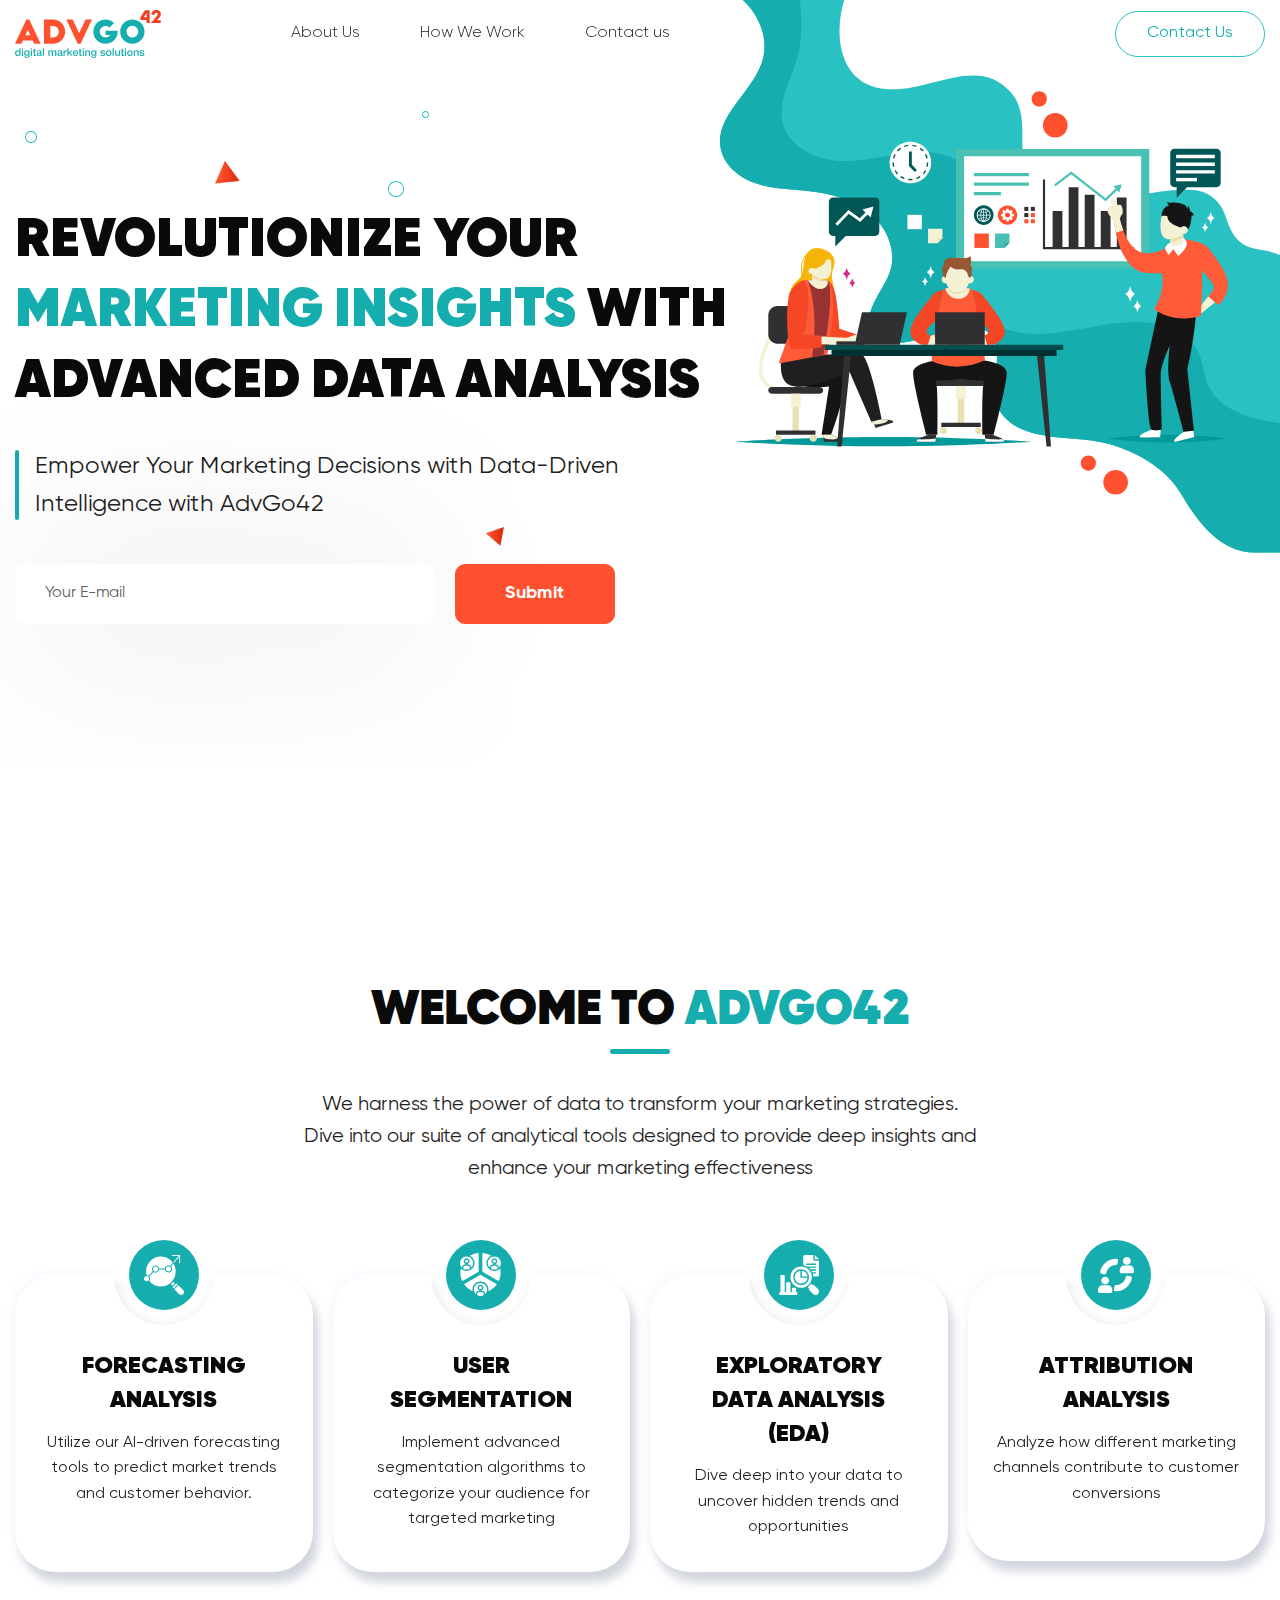
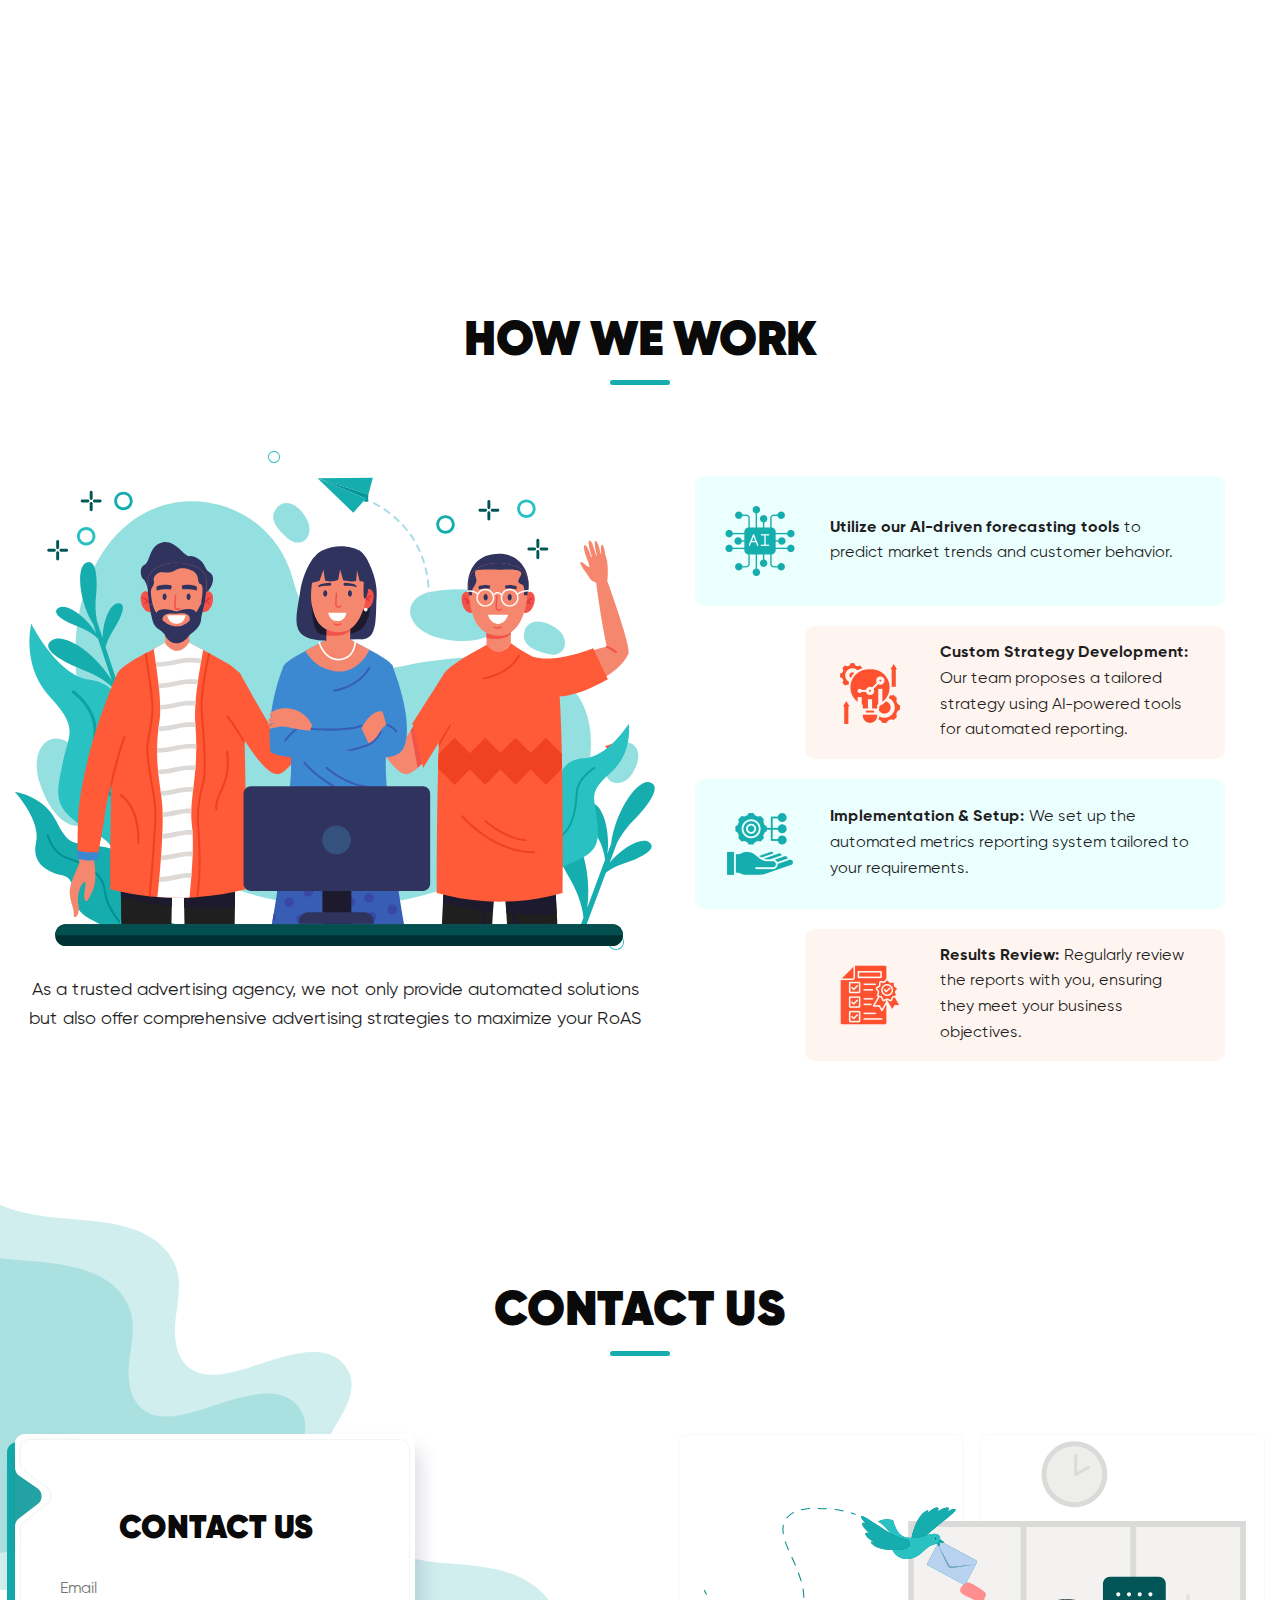
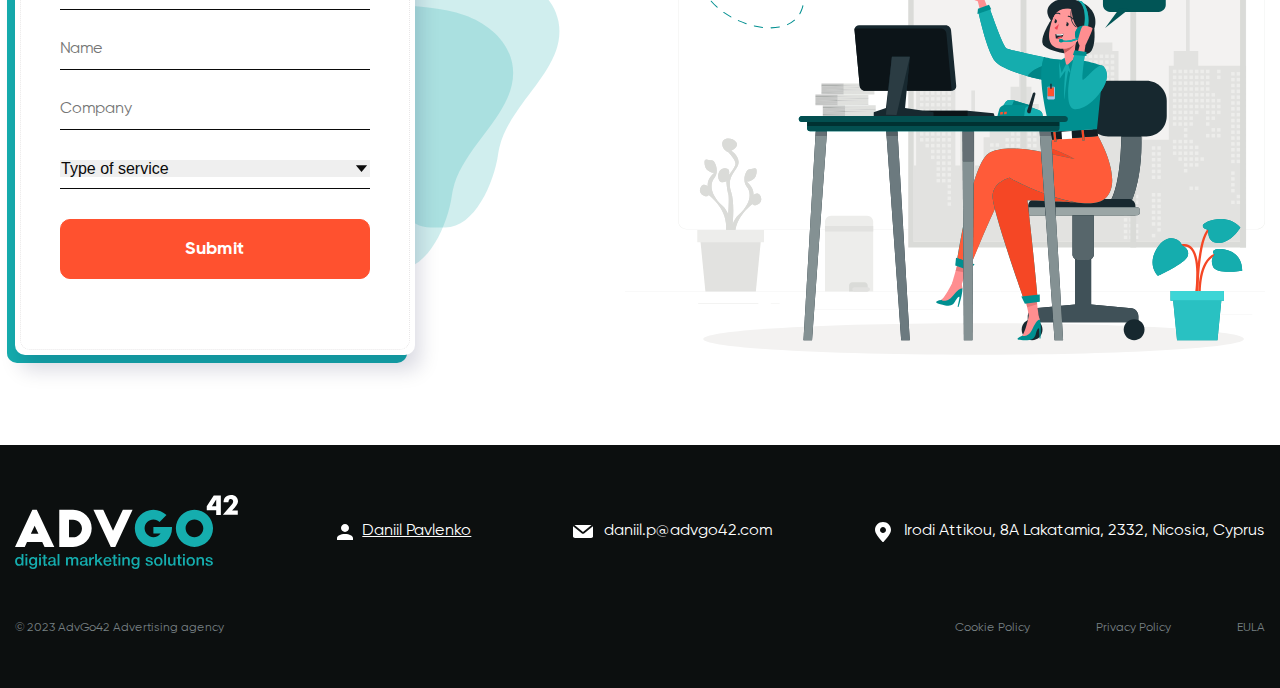
==== commit 297811a2: "Updates" ====
--- a/index.html
+++ b/index.html
@@ -12,9 +12,9 @@
   <title>REVOLUTIONIZE YOUR MARKETING INSIGHTS WITH ADVANCED DATA ANALYSIS - ADVGO</title>
 
   <link rel="shortcut icon" href="images/favicon.svg" type="image/x-icon">
-  <link rel="stylesheet" href="css/main.min.css?_v=20231225223617">
-
-  <script defer="defer" src="js/main.min.js?_v=20231225223617"></script>
+  <link rel="stylesheet" href="css/main.min.css?_v=20231225223924">
+
+  <script defer="defer" src="js/main.min.js?_v=20231225223924"></script>
 </head>
 
 <body>
@@ -195,7 +195,7 @@
 
             <div class="contact__form-box select">
               <select name="Type of service" class="contact__form-select">
-                <option value="">Type of service</option>
+                <option value="" disabled="disabled" selected="selected">Type of service</option>
                 <option value="Forecasting Analysis">Forecasting Analysis</option>
                 <option value="User Segmentation">User Segmentation</option>
                 <option value="EDA">EDA</option>
